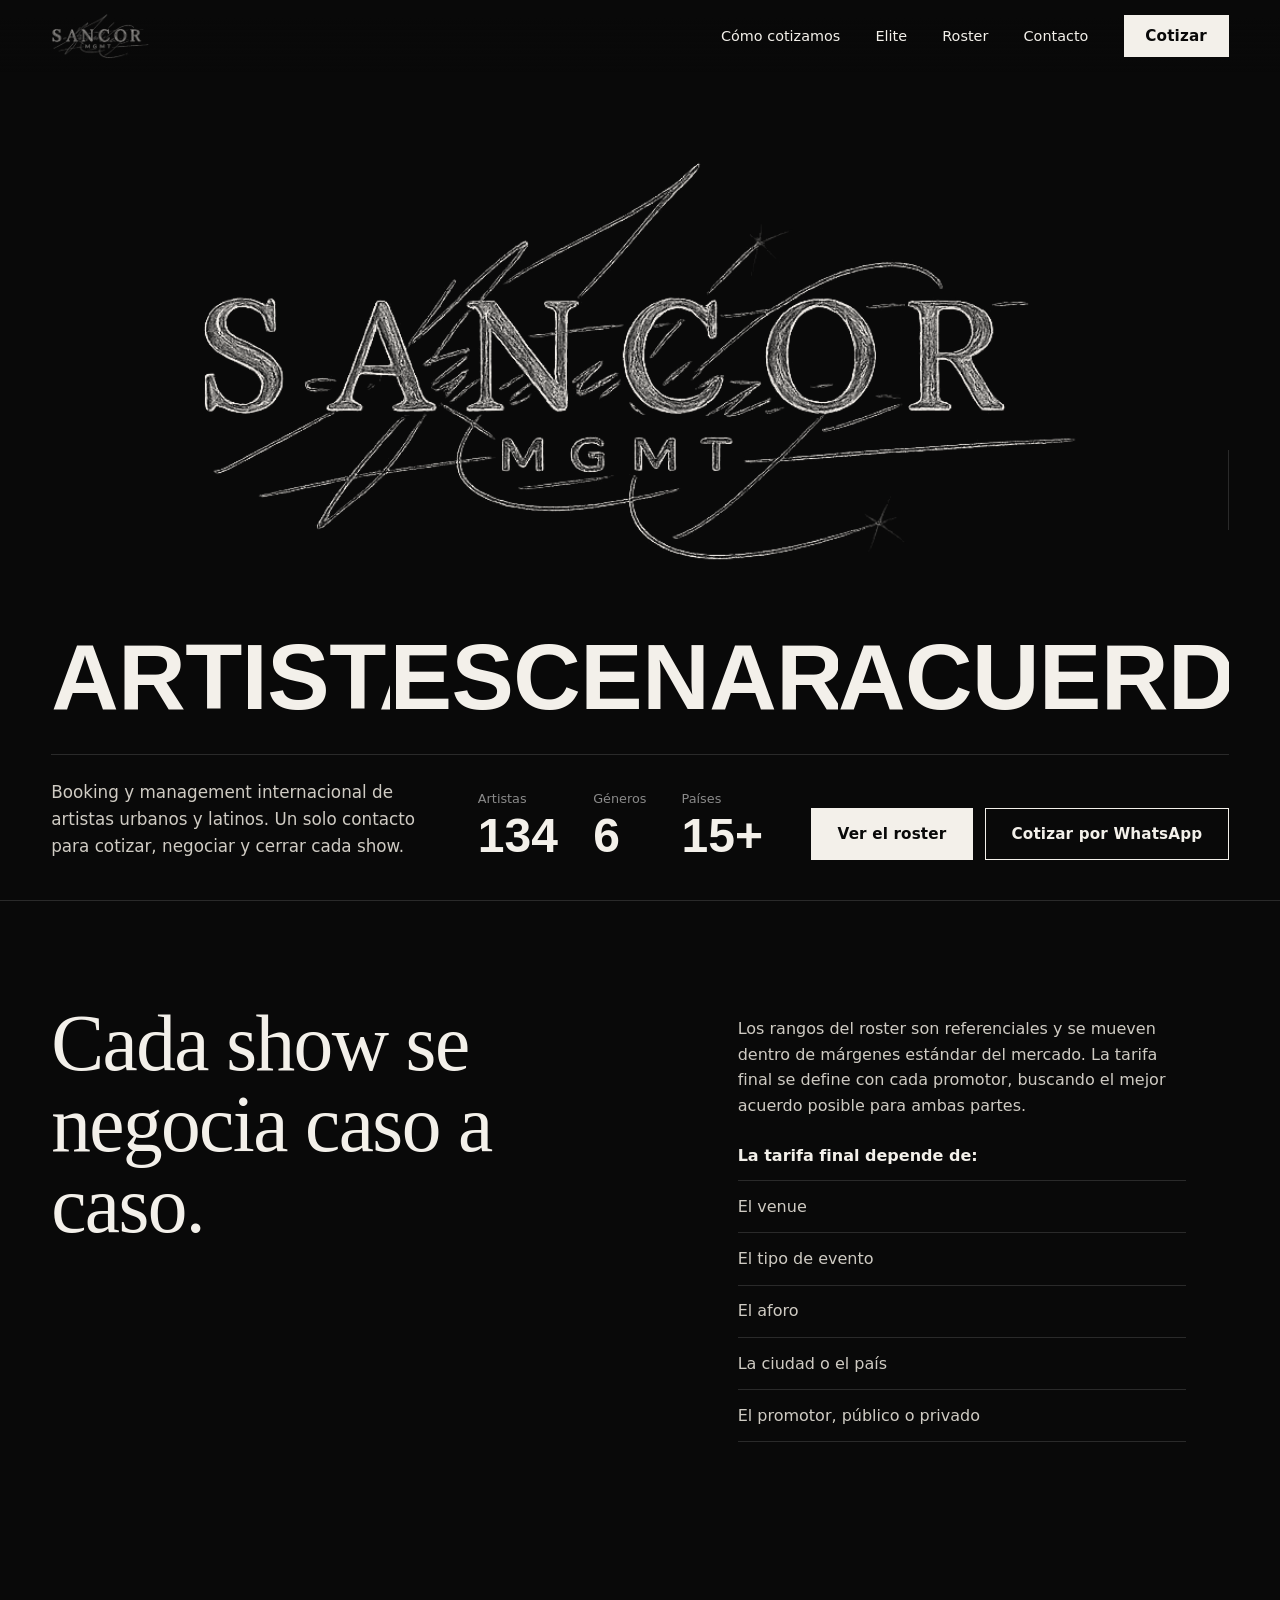
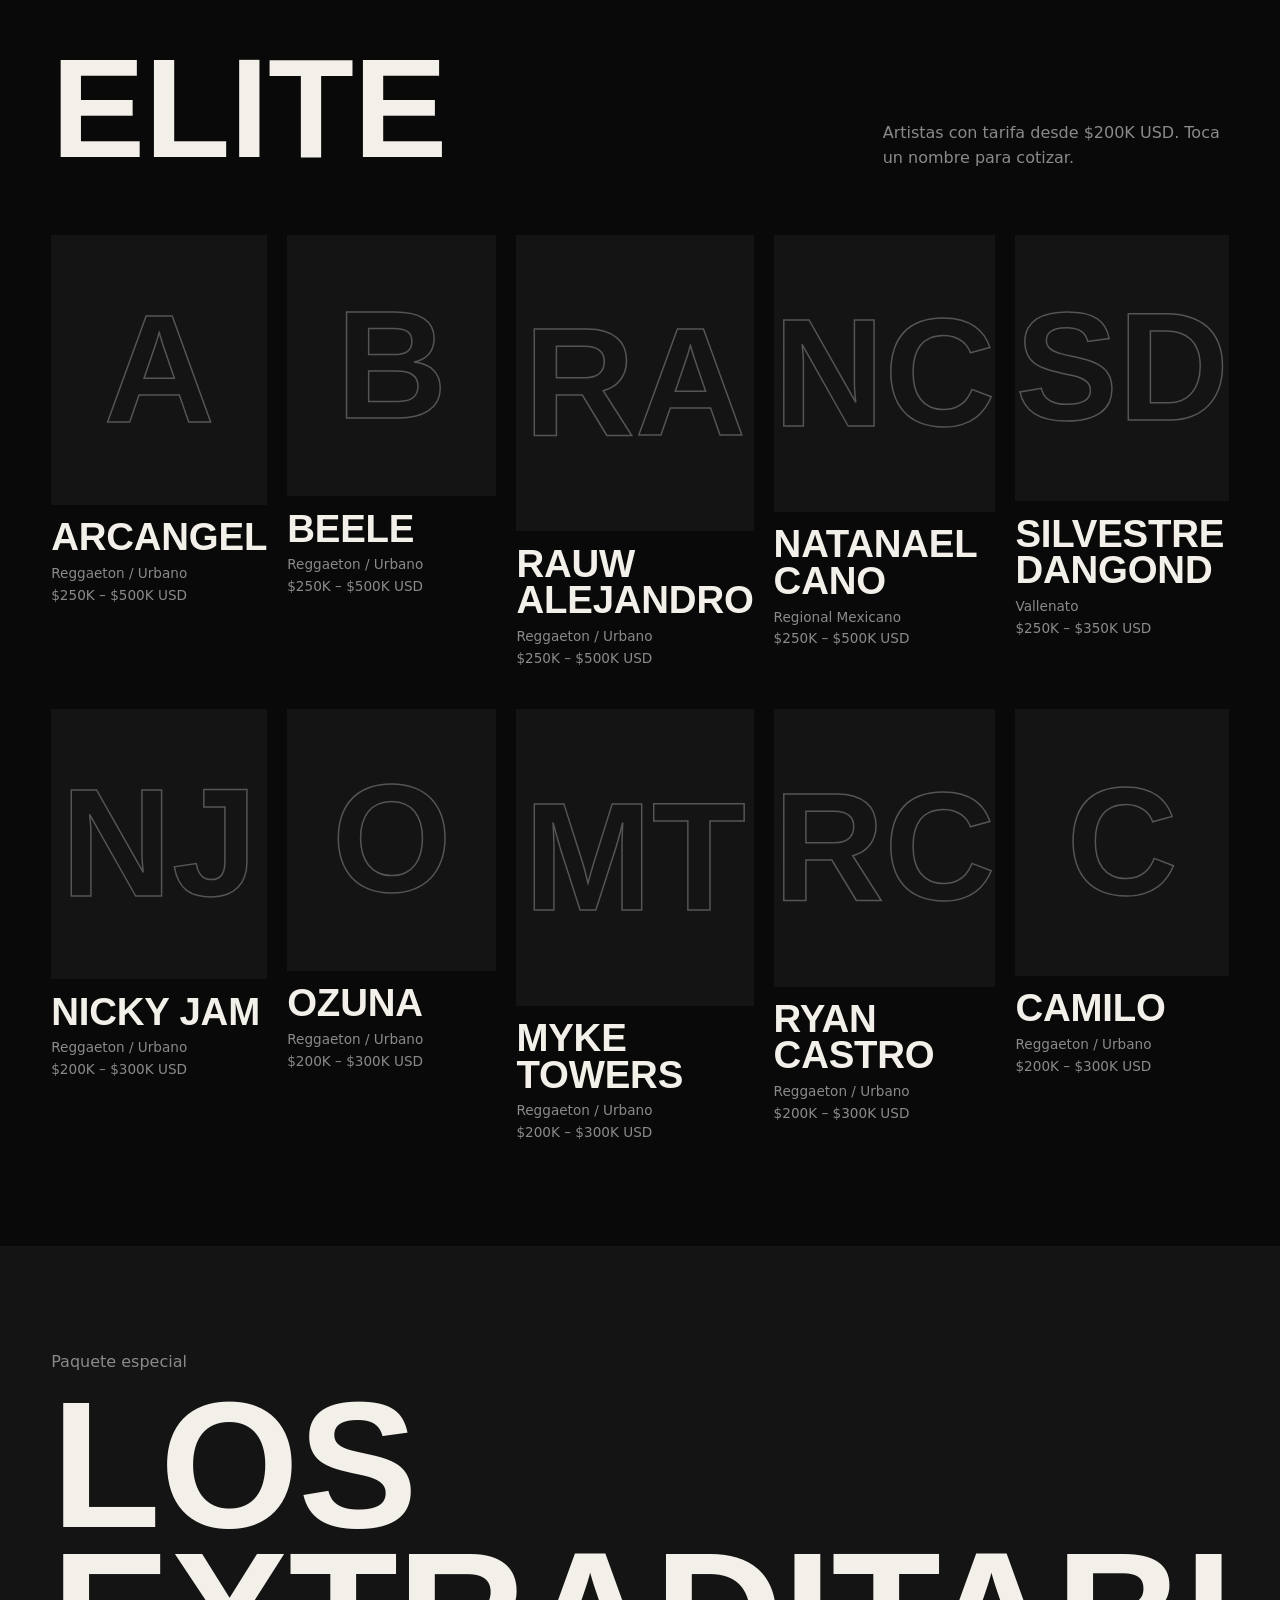
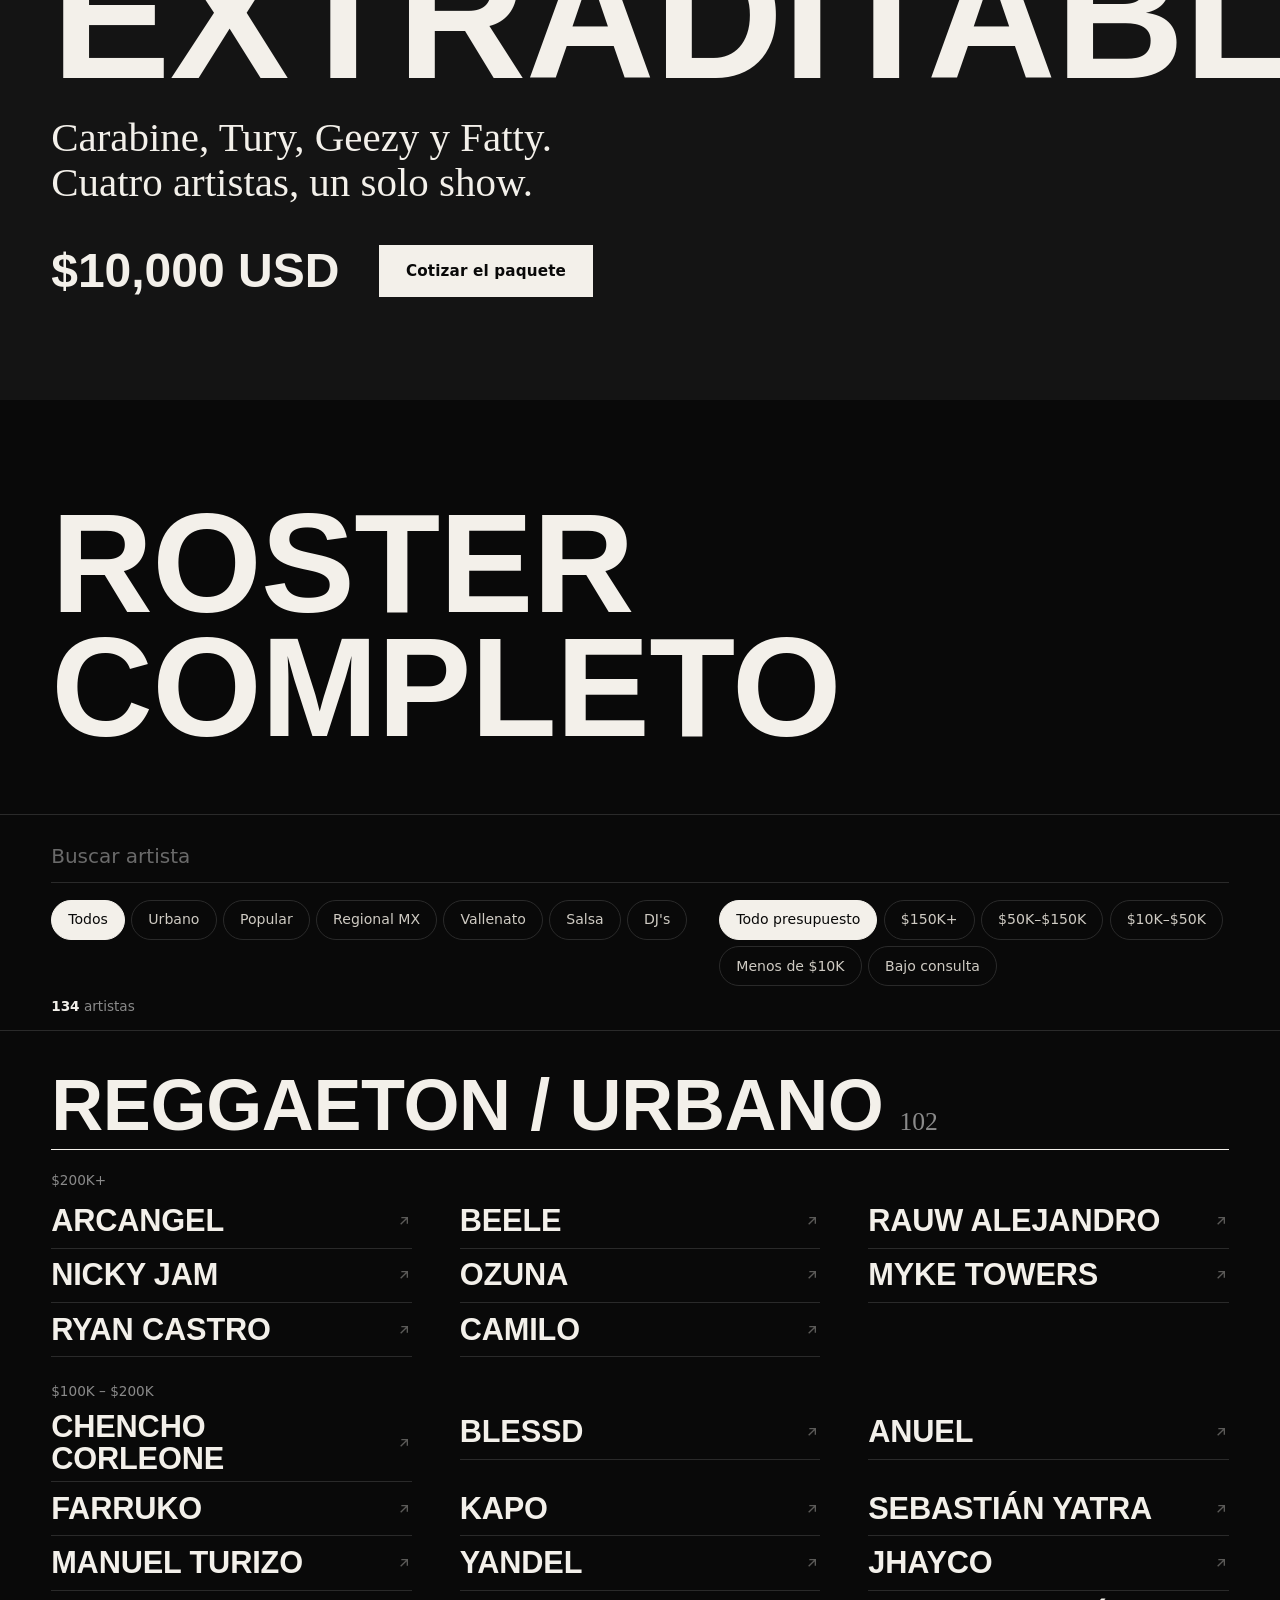
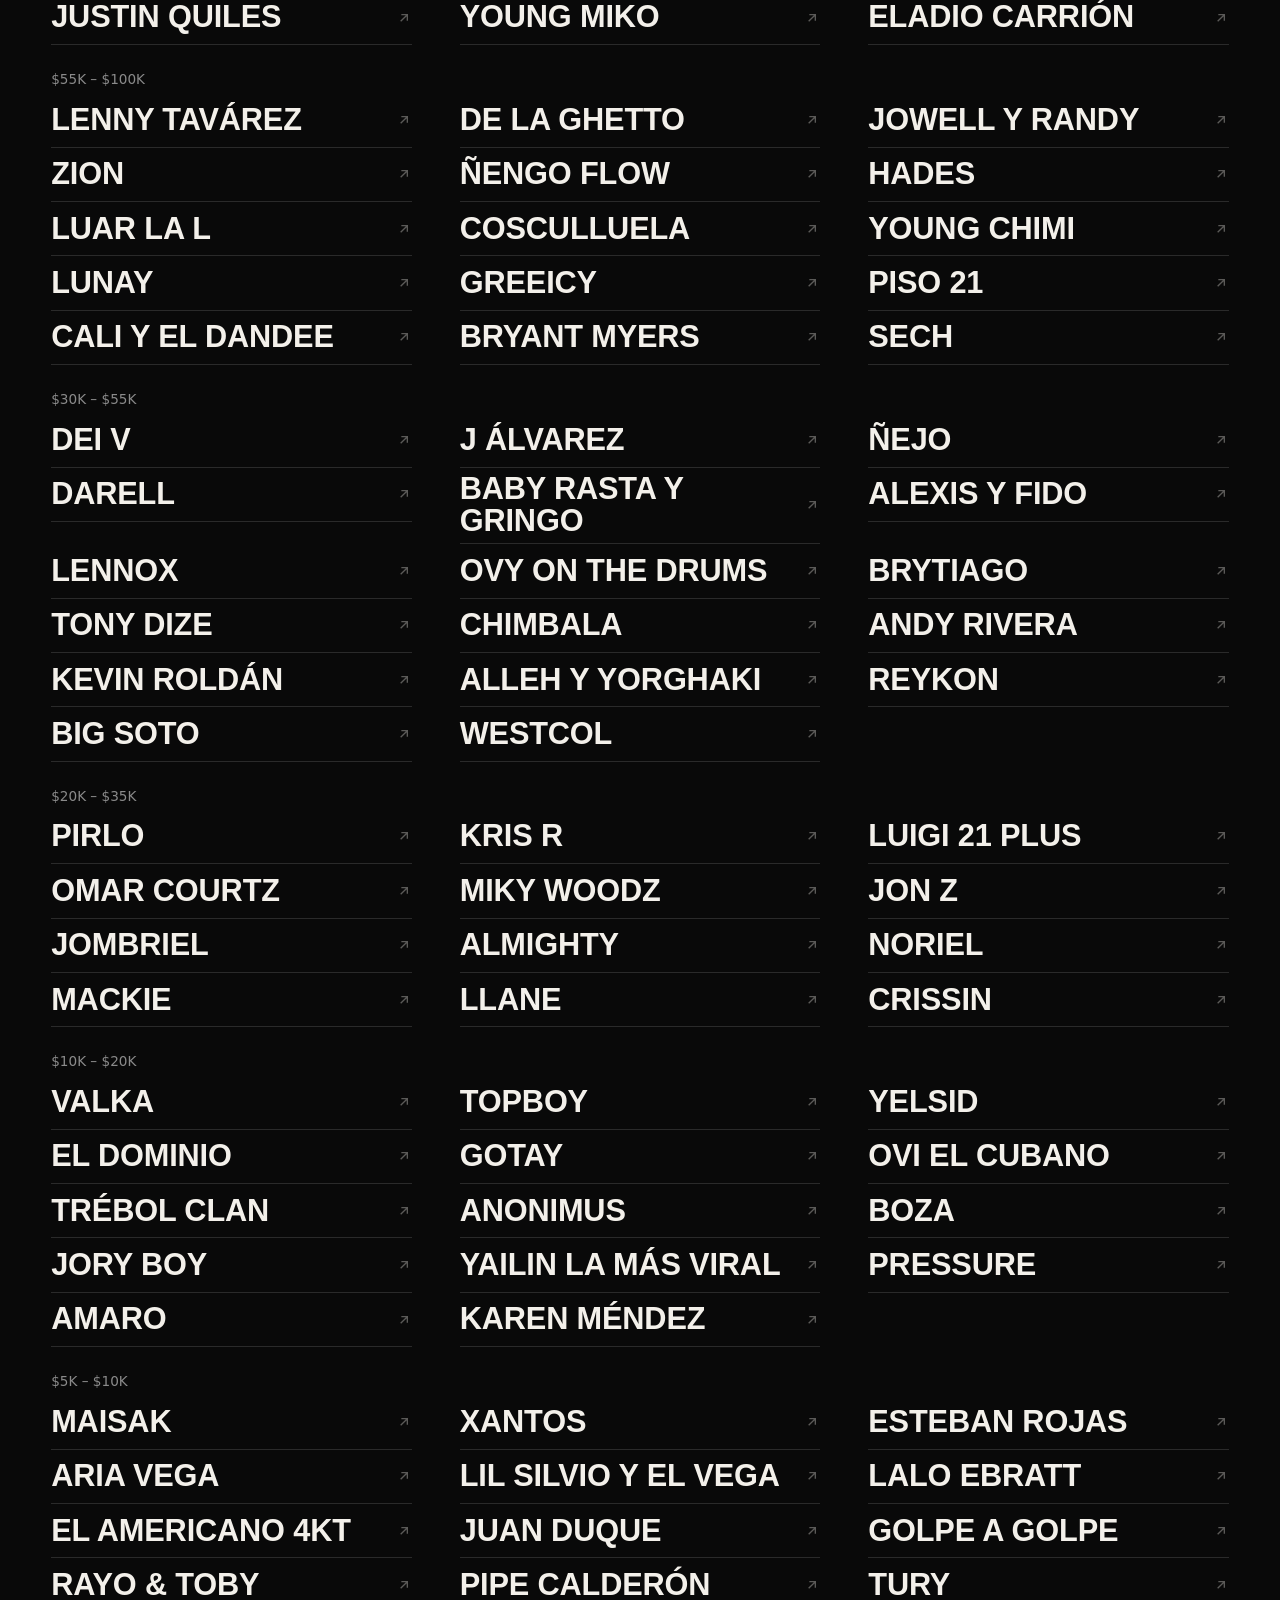
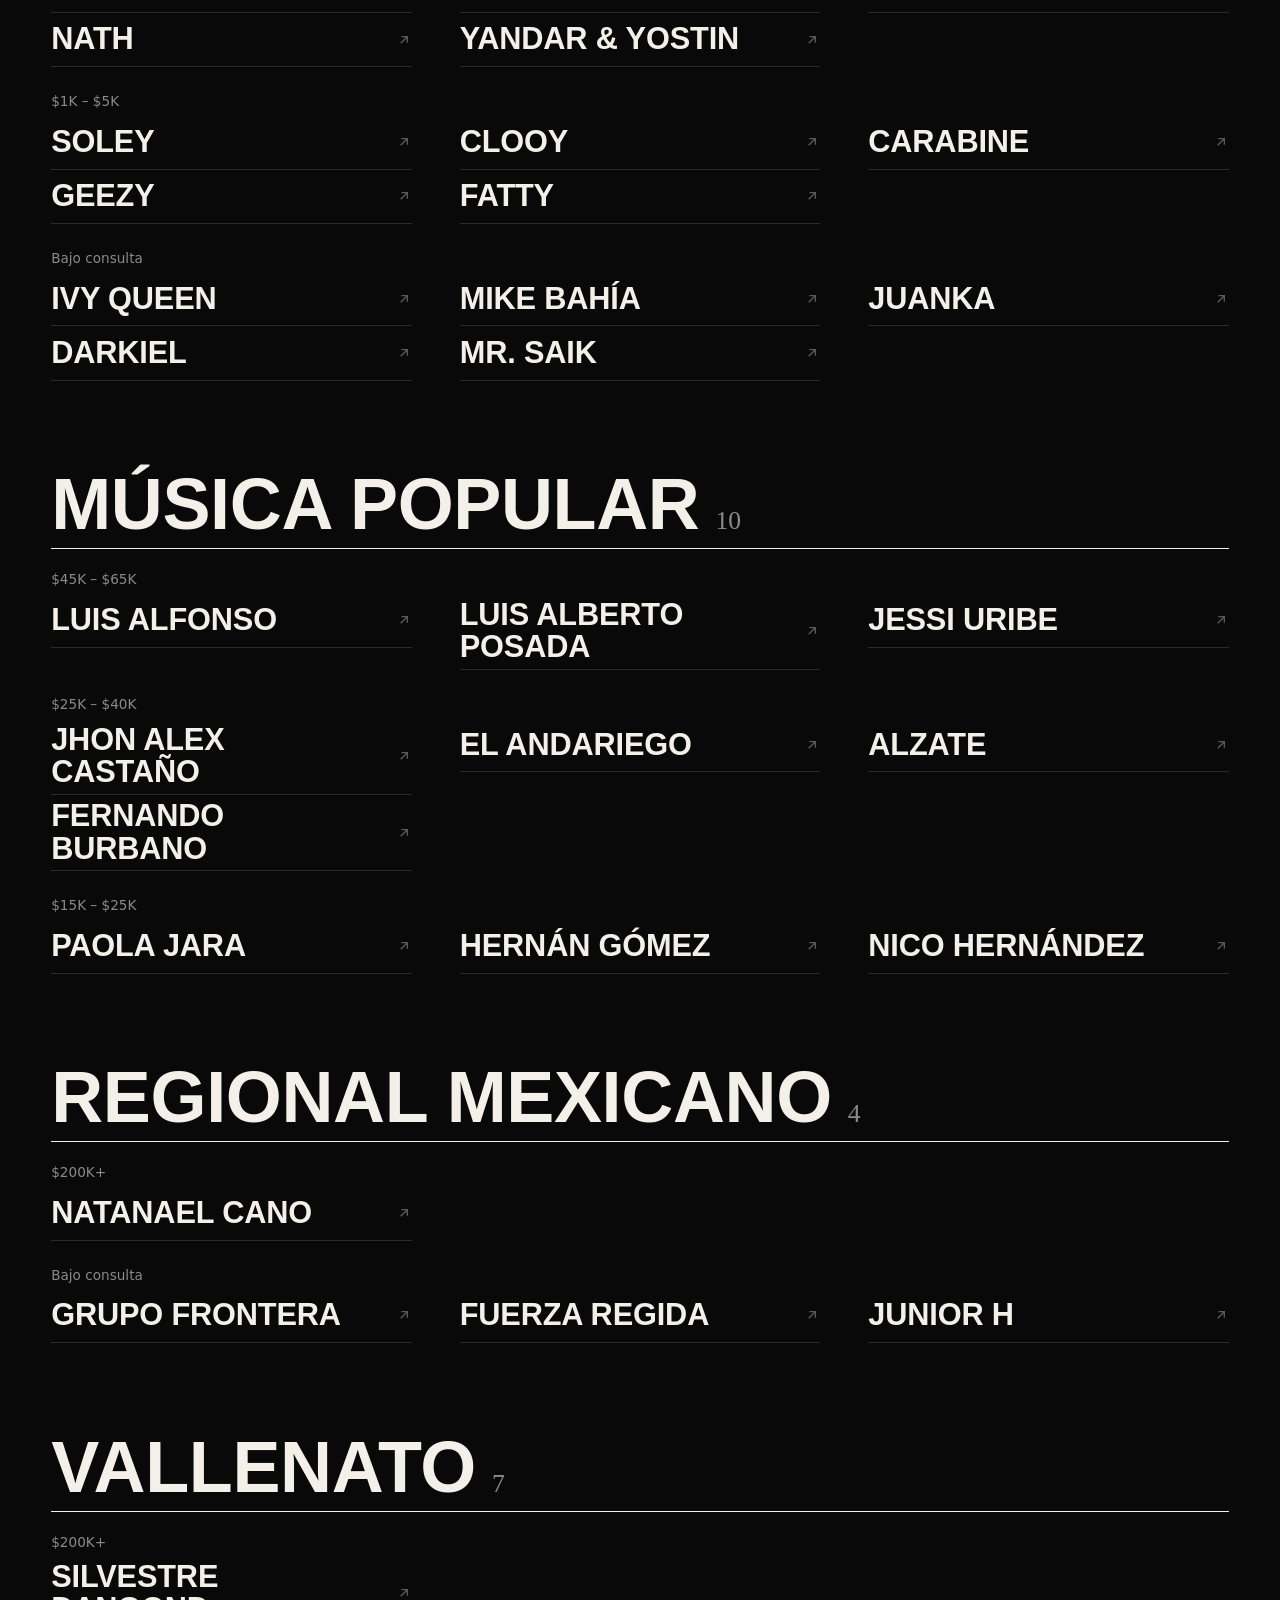
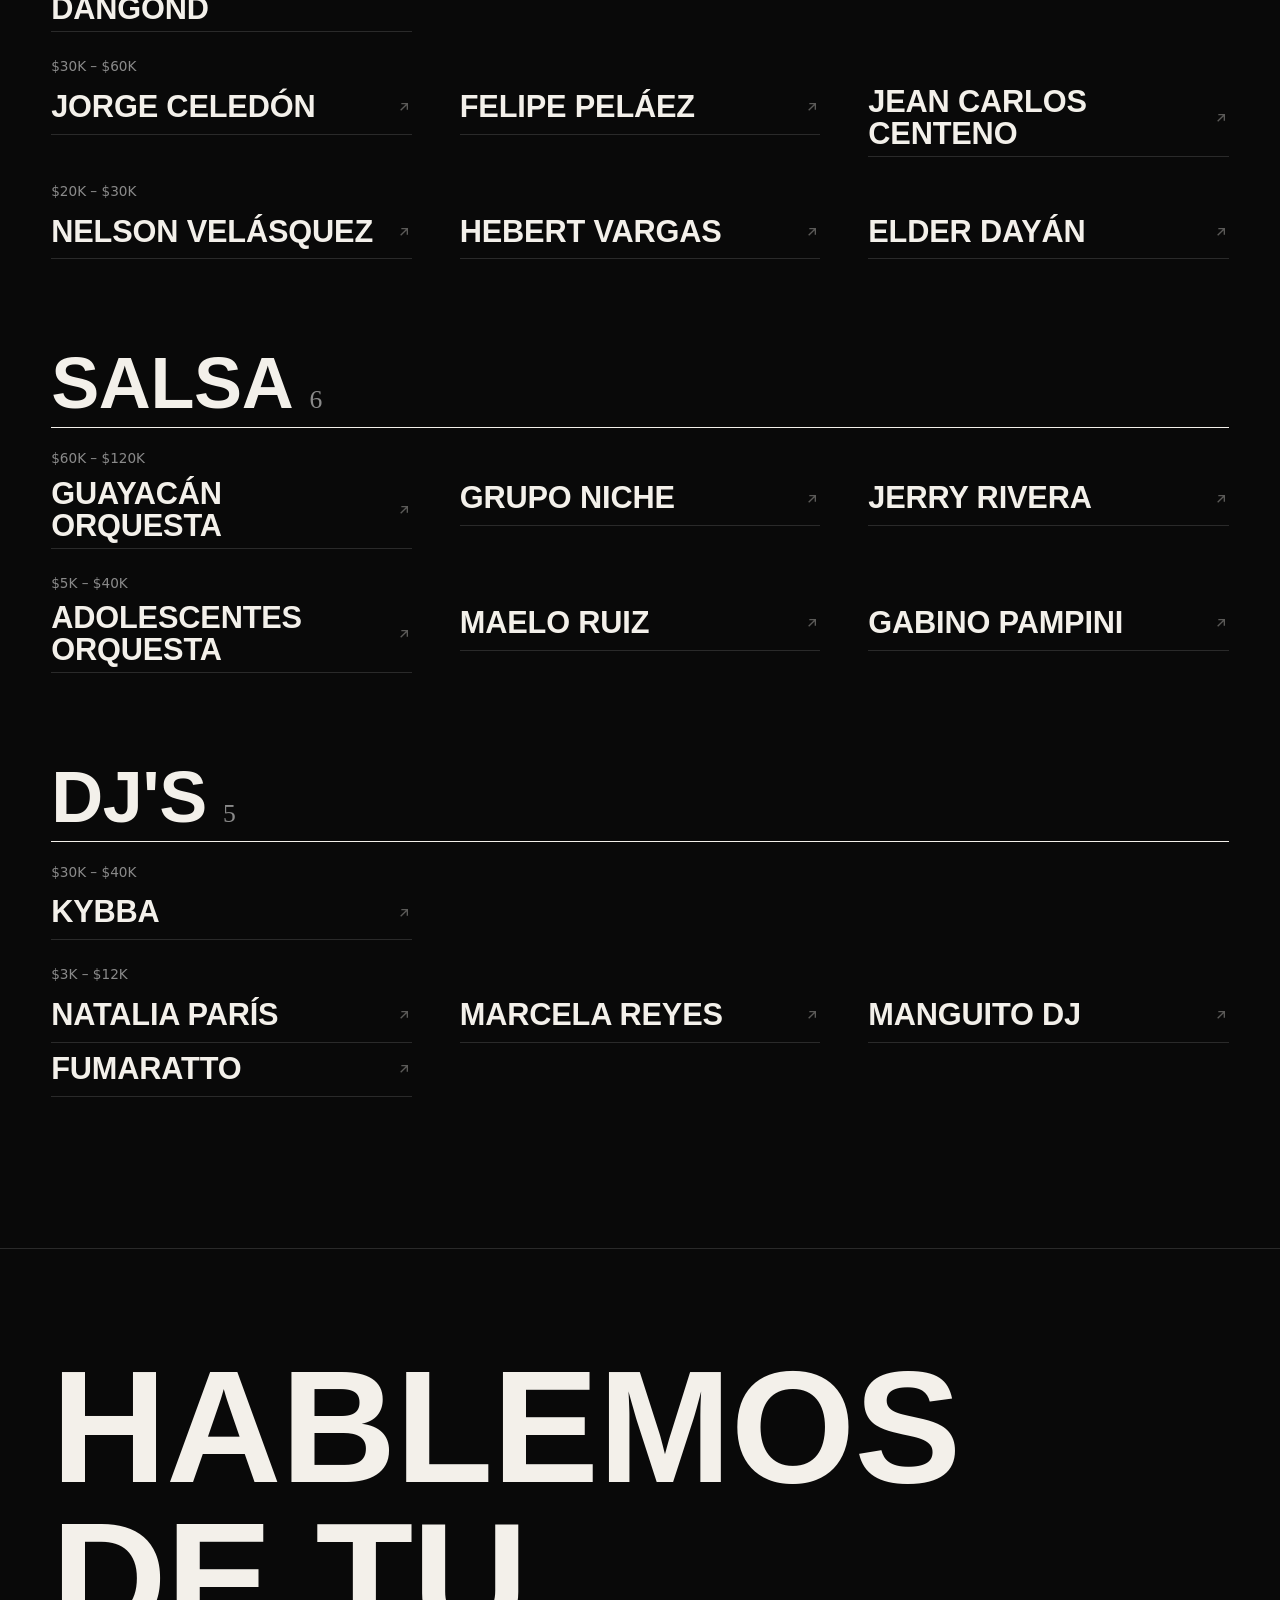
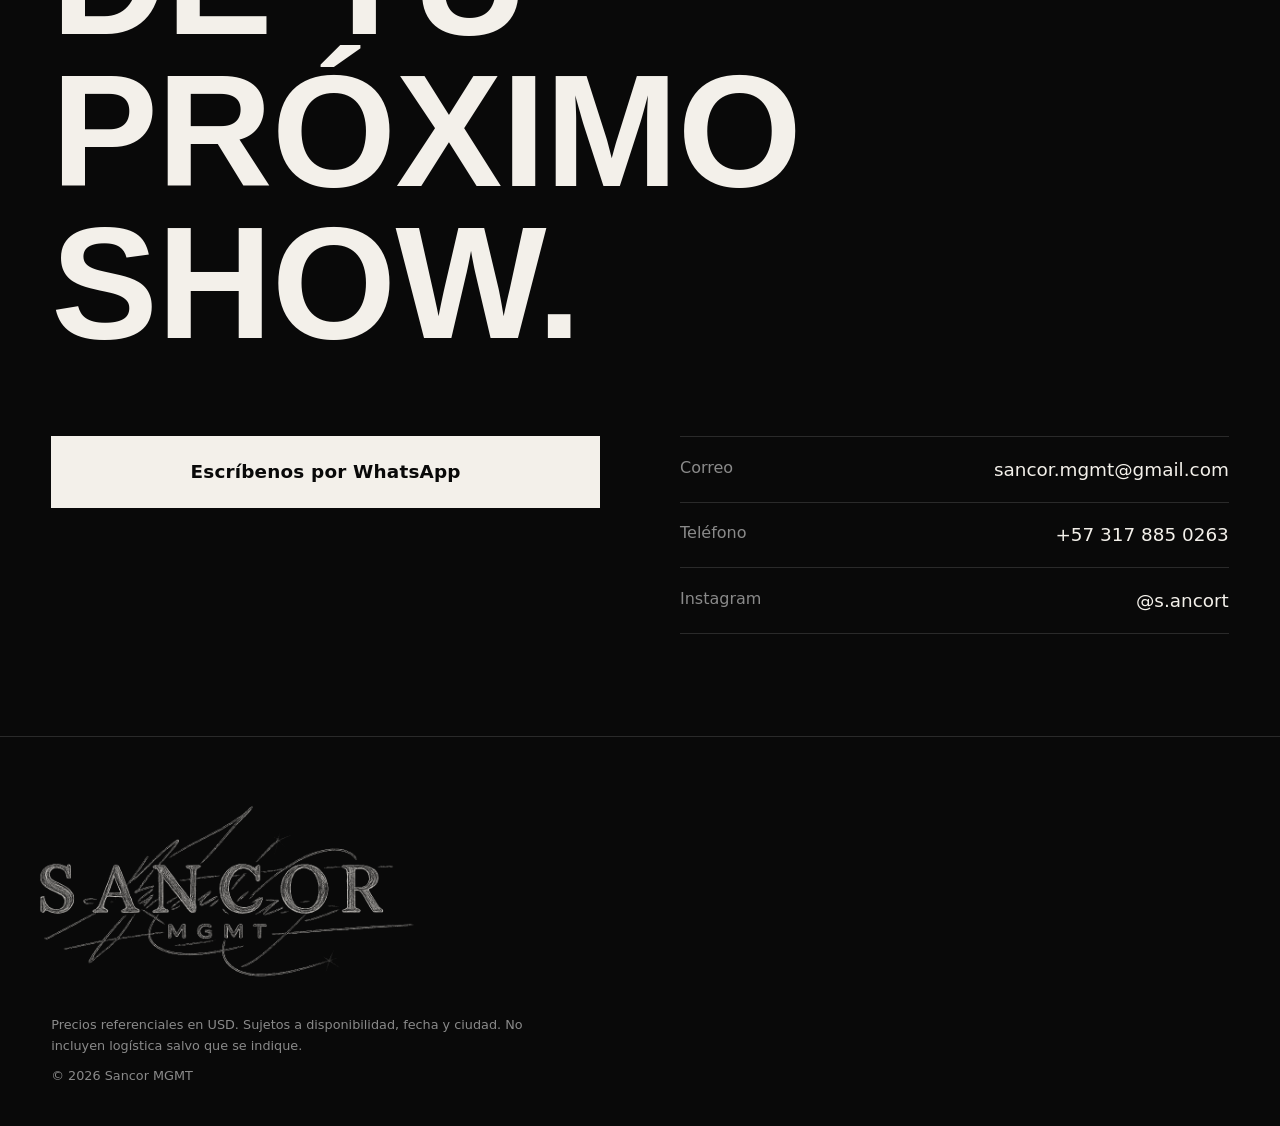
==== index.html @ 08ec70b5 "Rediseño urban luxury: hero tipográfico con logo plata, Elite, roster filtrable pre-renderizado Siti" ====
<!DOCTYPE html>
<html lang="es">
<head>
<meta charset="UTF-8">
<meta name="viewport" content="width=device-width, initial-scale=1, viewport-fit=cover">
<!-- Decisión del dueño: el sitio se mantiene fuera de buscadores (lista de tarifas). Quitar la línea siguiente para indexarlo. -->
<meta name="robots" content="noindex, nofollow">
<meta name="theme-color" content="#090909">
<title>SANCOR MGMT — Booking y management de artistas</title>
<meta name="description" content="Booking y management internacional. 134 artistas urbanos y latinos en 6 géneros. Cada show se negocia caso a caso.">
<link rel="canonical" href="https://sancormgmt-blip.github.io/sancor-roster/">
<meta property="og:type" content="website">
<meta property="og:title" content="SANCOR MGMT — Booking y management de artistas">
<meta property="og:description" content="134 artistas urbanos y latinos. Cotiza tu próximo show con SANCOR.">
<meta property="og:url" content="https://sancormgmt-blip.github.io/sancor-roster/">
<meta property="og:image" content="https://sancormgmt-blip.github.io/sancor-roster/og.jpg">
<meta property="og:image:width" content="1200">
<meta property="og:image:height" content="630">
<meta property="og:locale" content="es_CO">
<meta name="twitter:card" content="summary_large_image">
<link rel="icon" href="favicon.svg" type="image/svg+xml">
<link rel="preload" href="fonts/big-shoulders-display-latin-wght-normal.woff2" as="font" type="font/woff2" crossorigin>
<link rel="preload" href="img/logo-light.webp" as="image" fetchpriority="high">
<link rel="stylesheet" href="css/styles.css">
<script>document.documentElement.classList.add('js');</script>
<script src="js/main.js" defer></script>
</head>
<body>
<a class="skip" href="#roster">Saltar al roster</a>
<div class="progress" aria-hidden="true"></div>

<header class="site-header" id="top">
  <a class="brand" href="#top" aria-label="SANCOR MGMT, inicio"><img src="img/logo-light.webp" alt="SANCOR MGMT" width="832" height="390"></a>
  <nav class="nav" id="nav" aria-label="Principal">
    <a href="#cotizar">Cómo cotizamos</a>
    <a href="#elite">Elite</a>
    <a href="#roster">Roster</a>
    <a href="#contacto">Contacto</a>
    <a class="btn btn-solid nav-cta" href="https://wa.me/573178850263?text=Hola%2C%20quiero%20informaci%C3%B3n%20sobre%20el%20roster%20de%20artistas" target="_blank" rel="noopener noreferrer">Cotizar</a>
  </nav>
  <button class="menu-btn" id="menuBtn" aria-expanded="false" aria-controls="nav"><span class="menu-label">Menú</span><span class="menu-icon" aria-hidden="true"></span></button>
</header>

<main>
<section class="hero" aria-labelledby="hero-title">
  <img class="hero-logo" src="img/logo-light.webp" alt="" width="832" height="390" fetchpriority="high">
  <h1 id="hero-title" class="hero-title">
    <span class="mask"><span>Artistas.</span></span>
    <span class="mask"><span>Escenarios.</span></span>
    <span class="mask"><span>Acuerdos.</span></span>
  </h1>
  <div class="hero-foot">
    <p class="hero-lede">Booking y management internacional de artistas urbanos y latinos. Un solo contacto para cotizar, negociar y cerrar cada show.</p>
    <dl class="hero-stats">
      <div><dt>Artistas</dt><dd>134</dd></div>
      <div><dt>Géneros</dt><dd>6</dd></div>
      <div><dt>Países</dt><dd>15+</dd></div>
    </dl>
    <div class="hero-cta">
      <a class="btn btn-solid" href="#roster">Ver el roster</a>
      <a class="btn btn-line" href="https://wa.me/573178850263?text=Hola%2C%20quiero%20informaci%C3%B3n%20sobre%20el%20roster%20de%20artistas" target="_blank" rel="noopener noreferrer">Cotizar por WhatsApp</a>
    </div>
  </div>
  <a class="scroll-cue" href="#cotizar" aria-label="Bajar al contenido"><span></span></a>
</section>

<section class="how" id="cotizar" aria-labelledby="how-title">
  <h2 id="how-title" class="serif-statement" data-reveal>Cada show se negocia caso a caso.</h2>
  <div class="how-body" data-reveal>
    <p>Los rangos del roster son referenciales y se mueven dentro de márgenes estándar del mercado. La tarifa final se define con cada promotor, buscando el mejor acuerdo posible para ambas partes.</p>
    <p class="how-lead">La tarifa final depende de:</p>
    <ul class="factors">
      <li>El venue</li>
      <li>El tipo de evento</li>
      <li>El aforo</li>
      <li>La ciudad o el país</li>
      <li>El promotor, público o privado</li>
    </ul>
  </div>
</section>

<section class="elite" id="elite" aria-labelledby="elite-title">
  <header class="section-head">
    <h2 id="elite-title" class="display" data-reveal>Elite</h2>
    <p class="section-note" data-reveal>Artistas con tarifa desde $200K USD. Toca un nombre para cotizar.</p>
  </header>
  <ul class="poster-grid">

      <li><a class="poster" href="https://wa.me/573178850263?text=Hola%2C%20quiero%20cotizar%20a%20Arcangel" target="_blank" rel="noopener noreferrer" data-reveal style="--i:0">
        <span class="poster-media" aria-hidden="true"><span class="poster-mono">A</span></span>
        <span class="poster-name">Arcangel</span>
        <span class="poster-meta"><span>Reggaeton / Urbano</span><span>$250K – $500K USD</span></span>
      </a></li>
      <li><a class="poster" href="https://wa.me/573178850263?text=Hola%2C%20quiero%20cotizar%20a%20Beele" target="_blank" rel="noopener noreferrer" data-reveal style="--i:1">
        <span class="poster-media" aria-hidden="true"><span class="poster-mono">B</span></span>
        <span class="poster-name">Beele</span>
        <span class="poster-meta"><span>Reggaeton / Urbano</span><span>$250K – $500K USD</span></span>
      </a></li>
      <li><a class="poster" href="https://wa.me/573178850263?text=Hola%2C%20quiero%20cotizar%20a%20Rauw%20Alejandro" target="_blank" rel="noopener noreferrer" data-reveal style="--i:2">
        <span class="poster-media" aria-hidden="true"><span class="poster-mono">RA</span></span>
        <span class="poster-name">Rauw Alejandro</span>
        <span class="poster-meta"><span>Reggaeton / Urbano</span><span>$250K – $500K USD</span></span>
      </a></li>
      <li><a class="poster" href="https://wa.me/573178850263?text=Hola%2C%20quiero%20cotizar%20a%20Natanael%20Cano" target="_blank" rel="noopener noreferrer" data-reveal style="--i:0">
        <span class="poster-media" aria-hidden="true"><span class="poster-mono">NC</span></span>
        <span class="poster-name">Natanael Cano</span>
        <span class="poster-meta"><span>Regional Mexicano</span><span>$250K – $500K USD</span></span>
      </a></li>
      <li><a class="poster" href="https://wa.me/573178850263?text=Hola%2C%20quiero%20cotizar%20a%20Silvestre%20Dangond" target="_blank" rel="noopener noreferrer" data-reveal style="--i:1">
        <span class="poster-media" aria-hidden="true"><span class="poster-mono">SD</span></span>
        <span class="poster-name">Silvestre Dangond</span>
        <span class="poster-meta"><span>Vallenato</span><span>$250K – $350K USD</span></span>
      </a></li>
      <li><a class="poster" href="https://wa.me/573178850263?text=Hola%2C%20quiero%20cotizar%20a%20Nicky%20Jam" target="_blank" rel="noopener noreferrer" data-reveal style="--i:2">
        <span class="poster-media" aria-hidden="true"><span class="poster-mono">NJ</span></span>
        <span class="poster-name">Nicky Jam</span>
        <span class="poster-meta"><span>Reggaeton / Urbano</span><span>$200K – $300K USD</span></span>
      </a></li>
      <li><a class="poster" href="https://wa.me/573178850263?text=Hola%2C%20quiero%20cotizar%20a%20Ozuna" target="_blank" rel="noopener noreferrer" data-reveal style="--i:0">
        <span class="poster-media" aria-hidden="true"><span class="poster-mono">O</span></span>
        <span class="poster-name">Ozuna</span>
        <span class="poster-meta"><span>Reggaeton / Urbano</span><span>$200K – $300K USD</span></span>
      </a></li>
      <li><a class="poster" href="https://wa.me/573178850263?text=Hola%2C%20quiero%20cotizar%20a%20Myke%20Towers" target="_blank" rel="noopener noreferrer" data-reveal style="--i:1">
        <span class="poster-media" aria-hidden="true"><span class="poster-mono">MT</span></span>
        <span class="poster-name">Myke Towers</span>
        <span class="poster-meta"><span>Reggaeton / Urbano</span><span>$200K – $300K USD</span></span>
      </a></li>
      <li><a class="poster" href="https://wa.me/573178850263?text=Hola%2C%20quiero%20cotizar%20a%20Ryan%20Castro" target="_blank" rel="noopener noreferrer" data-reveal style="--i:2">
        <span class="poster-media" aria-hidden="true"><span class="poster-mono">RC</span></span>
        <span class="poster-name">Ryan Castro</span>
        <span class="poster-meta"><span>Reggaeton / Urbano</span><span>$200K – $300K USD</span></span>
      </a></li>
      <li><a class="poster" href="https://wa.me/573178850263?text=Hola%2C%20quiero%20cotizar%20a%20Camilo" target="_blank" rel="noopener noreferrer" data-reveal style="--i:0">
        <span class="poster-media" aria-hidden="true"><span class="poster-mono">C</span></span>
        <span class="poster-name">Camilo</span>
        <span class="poster-meta"><span>Reggaeton / Urbano</span><span>$200K – $300K USD</span></span>
      </a></li>
  </ul>
</section>

<section class="pack" id="paquete" aria-labelledby="pack-title">
  <p class="pack-kicker" data-reveal>Paquete especial</p>
  <h2 id="pack-title" class="display pack-title" data-reveal>Los Extraditables</h2>
  <p class="pack-lineup" data-reveal>Carabine, Tury, Geezy y Fatty. Cuatro artistas, un solo show.</p>
  <div class="pack-cta" data-reveal>
    <span class="pack-price">$10,000 USD</span>
    <a class="btn btn-solid" href="https://wa.me/573178850263?text=Hola%2C%20quiero%20cotizar%20el%20paquete%20Los%20Extraditables" target="_blank" rel="noopener noreferrer">Cotizar el paquete</a>
  </div>
</section>

<section class="roster" id="roster" aria-labelledby="roster-title">
  <header class="section-head">
    <h2 id="roster-title" class="display" data-reveal>Roster completo</h2>
  </header>

  <div class="toolbar" id="toolbar" role="search">
    <label class="search"><span class="sr-only">Buscar artista</span>
      <input type="search" id="search" placeholder="Buscar artista" autocomplete="off" spellcheck="false">
    </label>
    <div class="filters">
      <div class="pill-group" id="genrePills" role="group" aria-label="Filtrar por género">
        <button class="pill" data-g="all" aria-pressed="true">Todos</button>
        <button class="pill" data-g="urbano" aria-pressed="false">Urbano</button>
        <button class="pill" data-g="popular" aria-pressed="false">Popular</button>
        <button class="pill" data-g="regional" aria-pressed="false">Regional MX</button>
        <button class="pill" data-g="vallenato" aria-pressed="false">Vallenato</button>
        <button class="pill" data-g="salsa" aria-pressed="false">Salsa</button>
        <button class="pill" data-g="djs" aria-pressed="false">DJ's</button>
      </div>
      <div class="pill-group" id="budgetPills" role="group" aria-label="Filtrar por presupuesto">
        <button class="pill" data-b="all" aria-pressed="true">Todo presupuesto</button>
        <button class="pill" data-b="high" aria-pressed="false">$150K+</button>
        <button class="pill" data-b="mid" aria-pressed="false">$50K–$150K</button>
        <button class="pill" data-b="low" aria-pressed="false">$10K–$50K</button>
        <button class="pill" data-b="entry" aria-pressed="false">Menos de $10K</button>
        <button class="pill" data-b="consulta" aria-pressed="false">Bajo consulta</button>
      </div>
    </div>
    <div class="toolbar-foot">
      <p class="count" id="count" aria-live="polite"><b>134</b> artistas</p>
      <button class="reset" id="reset" hidden>Limpiar filtros</button>
    </div>
  </div>

  <div class="index" id="index">

    <section class="genre" data-genre="urbano" aria-labelledby="g-urbano">
      <header class="genre-head"><h3 id="g-urbano">Reggaeton / Urbano</h3><span class="genre-count">102</span></header>
      <div class="tier"><h4 class="tier-name">$200K+</h4><ul class="artist-list">
        <li data-genre="urbano" data-band="high" data-name="arcangel"><a class="artist" href="https://wa.me/573178850263?text=Hola%2C%20quiero%20cotizar%20a%20Arcangel" target="_blank" rel="noopener noreferrer"><span class="artist-name">Arcangel</span><svg class="artist-arrow" width="16" height="16" viewBox="0 0 24 24" fill="none" stroke="currentColor" stroke-width="2" aria-hidden="true"><path d="M7 17 17 7M8 7h9v9"/></svg><span class="sr-only"> — cotizar por WhatsApp</span></a></li>
        <li data-genre="urbano" data-band="high" data-name="beele"><a class="artist" href="https://wa.me/573178850263?text=Hola%2C%20quiero%20cotizar%20a%20Beele" target="_blank" rel="noopener noreferrer"><span class="artist-name">Beele</span><svg class="artist-arrow" width="16" height="16" viewBox="0 0 24 24" fill="none" stroke="currentColor" stroke-width="2" aria-hidden="true"><path d="M7 17 17 7M8 7h9v9"/></svg><span class="sr-only"> — cotizar por WhatsApp</span></a></li>
        <li data-genre="urbano" data-band="high" data-name="rauw alejandro"><a class="artist" href="https://wa.me/573178850263?text=Hola%2C%20quiero%20cotizar%20a%20Rauw%20Alejandro" target="_blank" rel="noopener noreferrer"><span class="artist-name">Rauw Alejandro</span><svg class="artist-arrow" width="16" height="16" viewBox="0 0 24 24" fill="none" stroke="currentColor" stroke-width="2" aria-hidden="true"><path d="M7 17 17 7M8 7h9v9"/></svg><span class="sr-only"> — cotizar por WhatsApp</span></a></li>
        <li data-genre="urbano" data-band="high" data-name="nicky jam"><a class="artist" href="https://wa.me/573178850263?text=Hola%2C%20quiero%20cotizar%20a%20Nicky%20Jam" target="_blank" rel="noopener noreferrer"><span class="artist-name">Nicky Jam</span><svg class="artist-arrow" width="16" height="16" viewBox="0 0 24 24" fill="none" stroke="currentColor" stroke-width="2" aria-hidden="true"><path d="M7 17 17 7M8 7h9v9"/></svg><span class="sr-only"> — cotizar por WhatsApp</span></a></li>
        <li data-genre="urbano" data-band="high" data-name="ozuna"><a class="artist" href="https://wa.me/573178850263?text=Hola%2C%20quiero%20cotizar%20a%20Ozuna" target="_blank" rel="noopener noreferrer"><span class="artist-name">Ozuna</span><svg class="artist-arrow" width="16" height="16" viewBox="0 0 24 24" fill="none" stroke="currentColor" stroke-width="2" aria-hidden="true"><path d="M7 17 17 7M8 7h9v9"/></svg><span class="sr-only"> — cotizar por WhatsApp</span></a></li>
        <li data-genre="urbano" data-band="high" data-name="myke towers"><a class="artist" href="https://wa.me/573178850263?text=Hola%2C%20quiero%20cotizar%20a%20Myke%20Towers" target="_blank" rel="noopener noreferrer"><span class="artist-name">Myke Towers</span><svg class="artist-arrow" width="16" height="16" viewBox="0 0 24 24" fill="none" stroke="currentColor" stroke-width="2" aria-hidden="true"><path d="M7 17 17 7M8 7h9v9"/></svg><span class="sr-only"> — cotizar por WhatsApp</span></a></li>
        <li data-genre="urbano" data-band="high" data-name="ryan castro"><a class="artist" href="https://wa.me/573178850263?text=Hola%2C%20quiero%20cotizar%20a%20Ryan%20Castro" target="_blank" rel="noopener noreferrer"><span class="artist-name">Ryan Castro</span><svg class="artist-arrow" width="16" height="16" viewBox="0 0 24 24" fill="none" stroke="currentColor" stroke-width="2" aria-hidden="true"><path d="M7 17 17 7M8 7h9v9"/></svg><span class="sr-only"> — cotizar por WhatsApp</span></a></li>
        <li data-genre="urbano" data-band="high" data-name="camilo"><a class="artist" href="https://wa.me/573178850263?text=Hola%2C%20quiero%20cotizar%20a%20Camilo" target="_blank" rel="noopener noreferrer"><span class="artist-name">Camilo</span><svg class="artist-arrow" width="16" height="16" viewBox="0 0 24 24" fill="none" stroke="currentColor" stroke-width="2" aria-hidden="true"><path d="M7 17 17 7M8 7h9v9"/></svg><span class="sr-only"> — cotizar por WhatsApp</span></a></li>
      </ul></div>
      <div class="tier"><h4 class="tier-name">$100K – $200K</h4><ul class="artist-list">
        <li data-genre="urbano" data-band="high" data-name="chencho corleone"><a class="artist" href="https://wa.me/573178850263?text=Hola%2C%20quiero%20cotizar%20a%20Chencho%20Corleone" target="_blank" rel="noopener noreferrer"><span class="artist-name">Chencho Corleone</span><svg class="artist-arrow" width="16" height="16" viewBox="0 0 24 24" fill="none" stroke="currentColor" stroke-width="2" aria-hidden="true"><path d="M7 17 17 7M8 7h9v9"/></svg><span class="sr-only"> — cotizar por WhatsApp</span></a></li>
        <li data-genre="urbano" data-band="high" data-name="blessd"><a class="artist" href="https://wa.me/573178850263?text=Hola%2C%20quiero%20cotizar%20a%20Blessd" target="_blank" rel="noopener noreferrer"><span class="artist-name">Blessd</span><svg class="artist-arrow" width="16" height="16" viewBox="0 0 24 24" fill="none" stroke="currentColor" stroke-width="2" aria-hidden="true"><path d="M7 17 17 7M8 7h9v9"/></svg><span class="sr-only"> — cotizar por WhatsApp</span></a></li>
        <li data-genre="urbano" data-band="high" data-name="anuel"><a class="artist" href="https://wa.me/573178850263?text=Hola%2C%20quiero%20cotizar%20a%20Anuel" target="_blank" rel="noopener noreferrer"><span class="artist-name">Anuel</span><svg class="artist-arrow" width="16" height="16" viewBox="0 0 24 24" fill="none" stroke="currentColor" stroke-width="2" aria-hidden="true"><path d="M7 17 17 7M8 7h9v9"/></svg><span class="sr-only"> — cotizar por WhatsApp</span></a></li>
        <li data-genre="urbano" data-band="high" data-name="farruko"><a class="artist" href="https://wa.me/573178850263?text=Hola%2C%20quiero%20cotizar%20a%20Farruko" target="_blank" rel="noopener noreferrer"><span class="artist-name">Farruko</span><svg class="artist-arrow" width="16" height="16" viewBox="0 0 24 24" fill="none" stroke="currentColor" stroke-width="2" aria-hidden="true"><path d="M7 17 17 7M8 7h9v9"/></svg><span class="sr-only"> — cotizar por WhatsApp</span></a></li>
        <li data-genre="urbano" data-band="high" data-name="kapo"><a class="artist" href="https://wa.me/573178850263?text=Hola%2C%20quiero%20cotizar%20a%20Kapo" target="_blank" rel="noopener noreferrer"><span class="artist-name">Kapo</span><svg class="artist-arrow" width="16" height="16" viewBox="0 0 24 24" fill="none" stroke="currentColor" stroke-width="2" aria-hidden="true"><path d="M7 17 17 7M8 7h9v9"/></svg><span class="sr-only"> — cotizar por WhatsApp</span></a></li>
        <li data-genre="urbano" data-band="high" data-name="sebastian yatra"><a class="artist" href="https://wa.me/573178850263?text=Hola%2C%20quiero%20cotizar%20a%20Sebasti%C3%A1n%20Yatra" target="_blank" rel="noopener noreferrer"><span class="artist-name">Sebastián Yatra</span><svg class="artist-arrow" width="16" height="16" viewBox="0 0 24 24" fill="none" stroke="currentColor" stroke-width="2" aria-hidden="true"><path d="M7 17 17 7M8 7h9v9"/></svg><span class="sr-only"> — cotizar por WhatsApp</span></a></li>
        <li data-genre="urbano" data-band="high" data-name="manuel turizo"><a class="artist" href="https://wa.me/573178850263?text=Hola%2C%20quiero%20cotizar%20a%20Manuel%20Turizo" target="_blank" rel="noopener noreferrer"><span class="artist-name">Manuel Turizo</span><svg class="artist-arrow" width="16" height="16" viewBox="0 0 24 24" fill="none" stroke="currentColor" stroke-width="2" aria-hidden="true"><path d="M7 17 17 7M8 7h9v9"/></svg><span class="sr-only"> — cotizar por WhatsApp</span></a></li>
        <li data-genre="urbano" data-band="high" data-name="yandel"><a class="artist" href="https://wa.me/573178850263?text=Hola%2C%20quiero%20cotizar%20a%20Yandel" target="_blank" rel="noopener noreferrer"><span class="artist-name">Yandel</span><svg class="artist-arrow" width="16" height="16" viewBox="0 0 24 24" fill="none" stroke="currentColor" stroke-width="2" aria-hidden="true"><path d="M7 17 17 7M8 7h9v9"/></svg><span class="sr-only"> — cotizar por WhatsApp</span></a></li>
        <li data-genre="urbano" data-band="high" data-name="jhayco"><a class="artist" href="https://wa.me/573178850263?text=Hola%2C%20quiero%20cotizar%20a%20Jhayco" target="_blank" rel="noopener noreferrer"><span class="artist-name">Jhayco</span><svg class="artist-arrow" width="16" height="16" viewBox="0 0 24 24" fill="none" stroke="currentColor" stroke-width="2" aria-hidden="true"><path d="M7 17 17 7M8 7h9v9"/></svg><span class="sr-only"> — cotizar por WhatsApp</span></a></li>
        <li data-genre="urbano" data-band="mid" data-name="justin quiles"><a class="artist" href="https://wa.me/573178850263?text=Hola%2C%20quiero%20cotizar%20a%20Justin%20Quiles" target="_blank" rel="noopener noreferrer"><span class="artist-name">Justin Quiles</span><svg class="artist-arrow" width="16" height="16" viewBox="0 0 24 24" fill="none" stroke="currentColor" stroke-width="2" aria-hidden="true"><path d="M7 17 17 7M8 7h9v9"/></svg><span class="sr-only"> — cotizar por WhatsApp</span></a></li>
        <li data-genre="urbano" data-band="mid" data-name="young miko"><a class="artist" href="https://wa.me/573178850263?text=Hola%2C%20quiero%20cotizar%20a%20Young%20Miko" target="_blank" rel="noopener noreferrer"><span class="artist-name">Young Miko</span><svg class="artist-arrow" width="16" height="16" viewBox="0 0 24 24" fill="none" stroke="currentColor" stroke-width="2" aria-hidden="true"><path d="M7 17 17 7M8 7h9v9"/></svg><span class="sr-only"> — cotizar por WhatsApp</span></a></li>
        <li data-genre="urbano" data-band="mid" data-name="eladio carrion"><a class="artist" href="https://wa.me/573178850263?text=Hola%2C%20quiero%20cotizar%20a%20Eladio%20Carri%C3%B3n" target="_blank" rel="noopener noreferrer"><span class="artist-name">Eladio Carrión</span><svg class="artist-arrow" width="16" height="16" viewBox="0 0 24 24" fill="none" stroke="currentColor" stroke-width="2" aria-hidden="true"><path d="M7 17 17 7M8 7h9v9"/></svg><span class="sr-only"> — cotizar por WhatsApp</span></a></li>
      </ul></div>
      <div class="tier"><h4 class="tier-name">$55K – $100K</h4><ul class="artist-list">
        <li data-genre="urbano" data-band="mid" data-name="lenny tavarez"><a class="artist" href="https://wa.me/573178850263?text=Hola%2C%20quiero%20cotizar%20a%20Lenny%20Tav%C3%A1rez" target="_blank" rel="noopener noreferrer"><span class="artist-name">Lenny Tavárez</span><svg class="artist-arrow" width="16" height="16" viewBox="0 0 24 24" fill="none" stroke="currentColor" stroke-width="2" aria-hidden="true"><path d="M7 17 17 7M8 7h9v9"/></svg><span class="sr-only"> — cotizar por WhatsApp</span></a></li>
        <li data-genre="urbano" data-band="mid" data-name="de la ghetto"><a class="artist" href="https://wa.me/573178850263?text=Hola%2C%20quiero%20cotizar%20a%20De%20La%20Ghetto" target="_blank" rel="noopener noreferrer"><span class="artist-name">De La Ghetto</span><svg class="artist-arrow" width="16" height="16" viewBox="0 0 24 24" fill="none" stroke="currentColor" stroke-width="2" aria-hidden="true"><path d="M7 17 17 7M8 7h9v9"/></svg><span class="sr-only"> — cotizar por WhatsApp</span></a></li>
        <li data-genre="urbano" data-band="mid" data-name="jowell y randy"><a class="artist" href="https://wa.me/573178850263?text=Hola%2C%20quiero%20cotizar%20a%20Jowell%20y%20Randy" target="_blank" rel="noopener noreferrer"><span class="artist-name">Jowell y Randy</span><svg class="artist-arrow" width="16" height="16" viewBox="0 0 24 24" fill="none" stroke="currentColor" stroke-width="2" aria-hidden="true"><path d="M7 17 17 7M8 7h9v9"/></svg><span class="sr-only"> — cotizar por WhatsApp</span></a></li>
        <li data-genre="urbano" data-band="mid" data-name="zion"><a class="artist" href="https://wa.me/573178850263?text=Hola%2C%20quiero%20cotizar%20a%20Zion" target="_blank" rel="noopener noreferrer"><span class="artist-name">Zion</span><svg class="artist-arrow" width="16" height="16" viewBox="0 0 24 24" fill="none" stroke="currentColor" stroke-width="2" aria-hidden="true"><path d="M7 17 17 7M8 7h9v9"/></svg><span class="sr-only"> — cotizar por WhatsApp</span></a></li>
        <li data-genre="urbano" data-band="mid" data-name="nengo flow"><a class="artist" href="https://wa.me/573178850263?text=Hola%2C%20quiero%20cotizar%20a%20%C3%91engo%20Flow" target="_blank" rel="noopener noreferrer"><span class="artist-name">Ñengo Flow</span><svg class="artist-arrow" width="16" height="16" viewBox="0 0 24 24" fill="none" stroke="currentColor" stroke-width="2" aria-hidden="true"><path d="M7 17 17 7M8 7h9v9"/></svg><span class="sr-only"> — cotizar por WhatsApp</span></a></li>
        <li data-genre="urbano" data-band="mid" data-name="hades"><a class="artist" href="https://wa.me/573178850263?text=Hola%2C%20quiero%20cotizar%20a%20Hades" target="_blank" rel="noopener noreferrer"><span class="artist-name">Hades</span><svg class="artist-arrow" width="16" height="16" viewBox="0 0 24 24" fill="none" stroke="currentColor" stroke-width="2" aria-hidden="true"><path d="M7 17 17 7M8 7h9v9"/></svg><span class="sr-only"> — cotizar por WhatsApp</span></a></li>
        <li data-genre="urbano" data-band="mid" data-name="luar la l"><a class="artist" href="https://wa.me/573178850263?text=Hola%2C%20quiero%20cotizar%20a%20Luar%20La%20L" target="_blank" rel="noopener noreferrer"><span class="artist-name">Luar La L</span><svg class="artist-arrow" width="16" height="16" viewBox="0 0 24 24" fill="none" stroke="currentColor" stroke-width="2" aria-hidden="true"><path d="M7 17 17 7M8 7h9v9"/></svg><span class="sr-only"> — cotizar por WhatsApp</span></a></li>
        <li data-genre="urbano" data-band="mid" data-name="cosculluela"><a class="artist" href="https://wa.me/573178850263?text=Hola%2C%20quiero%20cotizar%20a%20Cosculluela" target="_blank" rel="noopener noreferrer"><span class="artist-name">Cosculluela</span><svg class="artist-arrow" width="16" height="16" viewBox="0 0 24 24" fill="none" stroke="currentColor" stroke-width="2" aria-hidden="true"><path d="M7 17 17 7M8 7h9v9"/></svg><span class="sr-only"> — cotizar por WhatsApp</span></a></li>
        <li data-genre="urbano" data-band="mid" data-name="young chimi"><a class="artist" href="https://wa.me/573178850263?text=Hola%2C%20quiero%20cotizar%20a%20Young%20Chimi" target="_blank" rel="noopener noreferrer"><span class="artist-name">Young Chimi</span><svg class="artist-arrow" width="16" height="16" viewBox="0 0 24 24" fill="none" stroke="currentColor" stroke-width="2" aria-hidden="true"><path d="M7 17 17 7M8 7h9v9"/></svg><span class="sr-only"> — cotizar por WhatsApp</span></a></li>
        <li data-genre="urbano" data-band="mid" data-name="lunay"><a class="artist" href="https://wa.me/573178850263?text=Hola%2C%20quiero%20cotizar%20a%20Lunay" target="_blank" rel="noopener noreferrer"><span class="artist-name">Lunay</span><svg class="artist-arrow" width="16" height="16" viewBox="0 0 24 24" fill="none" stroke="currentColor" stroke-width="2" aria-hidden="true"><path d="M7 17 17 7M8 7h9v9"/></svg><span class="sr-only"> — cotizar por WhatsApp</span></a></li>
        <li data-genre="urbano" data-band="mid" data-name="greeicy"><a class="artist" href="https://wa.me/573178850263?text=Hola%2C%20quiero%20cotizar%20a%20Greeicy" target="_blank" rel="noopener noreferrer"><span class="artist-name">Greeicy</span><svg class="artist-arrow" width="16" height="16" viewBox="0 0 24 24" fill="none" stroke="currentColor" stroke-width="2" aria-hidden="true"><path d="M7 17 17 7M8 7h9v9"/></svg><span class="sr-only"> — cotizar por WhatsApp</span></a></li>
        <li data-genre="urbano" data-band="mid" data-name="piso 21"><a class="artist" href="https://wa.me/573178850263?text=Hola%2C%20quiero%20cotizar%20a%20Piso%2021" target="_blank" rel="noopener noreferrer"><span class="artist-name">Piso 21</span><svg class="artist-arrow" width="16" height="16" viewBox="0 0 24 24" fill="none" stroke="currentColor" stroke-width="2" aria-hidden="true"><path d="M7 17 17 7M8 7h9v9"/></svg><span class="sr-only"> — cotizar por WhatsApp</span></a></li>
        <li data-genre="urbano" data-band="mid" data-name="cali y el dandee"><a class="artist" href="https://wa.me/573178850263?text=Hola%2C%20quiero%20cotizar%20a%20Cali%20y%20El%20Dandee" target="_blank" rel="noopener noreferrer"><span class="artist-name">Cali y El Dandee</span><svg class="artist-arrow" width="16" height="16" viewBox="0 0 24 24" fill="none" stroke="currentColor" stroke-width="2" aria-hidden="true"><path d="M7 17 17 7M8 7h9v9"/></svg><span class="sr-only"> — cotizar por WhatsApp</span></a></li>
        <li data-genre="urbano" data-band="mid" data-name="bryant myers"><a class="artist" href="https://wa.me/573178850263?text=Hola%2C%20quiero%20cotizar%20a%20Bryant%20Myers" target="_blank" rel="noopener noreferrer"><span class="artist-name">Bryant Myers</span><svg class="artist-arrow" width="16" height="16" viewBox="0 0 24 24" fill="none" stroke="currentColor" stroke-width="2" aria-hidden="true"><path d="M7 17 17 7M8 7h9v9"/></svg><span class="sr-only"> — cotizar por WhatsApp</span></a></li>
        <li data-genre="urbano" data-band="mid" data-name="sech"><a class="artist" href="https://wa.me/573178850263?text=Hola%2C%20quiero%20cotizar%20a%20Sech" target="_blank" rel="noopener noreferrer"><span class="artist-name">Sech</span><svg class="artist-arrow" width="16" height="16" viewBox="0 0 24 24" fill="none" stroke="currentColor" stroke-width="2" aria-hidden="true"><path d="M7 17 17 7M8 7h9v9"/></svg><span class="sr-only"> — cotizar por WhatsApp</span></a></li>
      </ul></div>
      <div class="tier"><h4 class="tier-name">$30K – $55K</h4><ul class="artist-list">
        <li data-genre="urbano" data-band="low" data-name="dei v"><a class="artist" href="https://wa.me/573178850263?text=Hola%2C%20quiero%20cotizar%20a%20Dei%20V" target="_blank" rel="noopener noreferrer"><span class="artist-name">Dei V</span><svg class="artist-arrow" width="16" height="16" viewBox="0 0 24 24" fill="none" stroke="currentColor" stroke-width="2" aria-hidden="true"><path d="M7 17 17 7M8 7h9v9"/></svg><span class="sr-only"> — cotizar por WhatsApp</span></a></li>
        <li data-genre="urbano" data-band="low" data-name="j alvarez"><a class="artist" href="https://wa.me/573178850263?text=Hola%2C%20quiero%20cotizar%20a%20J%20%C3%81lvarez" target="_blank" rel="noopener noreferrer"><span class="artist-name">J Álvarez</span><svg class="artist-arrow" width="16" height="16" viewBox="0 0 24 24" fill="none" stroke="currentColor" stroke-width="2" aria-hidden="true"><path d="M7 17 17 7M8 7h9v9"/></svg><span class="sr-only"> — cotizar por WhatsApp</span></a></li>
        <li data-genre="urbano" data-band="low" data-name="nejo"><a class="artist" href="https://wa.me/573178850263?text=Hola%2C%20quiero%20cotizar%20a%20%C3%91ejo" target="_blank" rel="noopener noreferrer"><span class="artist-name">Ñejo</span><svg class="artist-arrow" width="16" height="16" viewBox="0 0 24 24" fill="none" stroke="currentColor" stroke-width="2" aria-hidden="true"><path d="M7 17 17 7M8 7h9v9"/></svg><span class="sr-only"> — cotizar por WhatsApp</span></a></li>
        <li data-genre="urbano" data-band="low" data-name="darell"><a class="artist" href="https://wa.me/573178850263?text=Hola%2C%20quiero%20cotizar%20a%20Darell" target="_blank" rel="noopener noreferrer"><span class="artist-name">Darell</span><svg class="artist-arrow" width="16" height="16" viewBox="0 0 24 24" fill="none" stroke="currentColor" stroke-width="2" aria-hidden="true"><path d="M7 17 17 7M8 7h9v9"/></svg><span class="sr-only"> — cotizar por WhatsApp</span></a></li>
        <li data-genre="urbano" data-band="low" data-name="baby rasta y gringo"><a class="artist" href="https://wa.me/573178850263?text=Hola%2C%20quiero%20cotizar%20a%20Baby%20Rasta%20y%20Gringo" target="_blank" rel="noopener noreferrer"><span class="artist-name">Baby Rasta y Gringo</span><svg class="artist-arrow" width="16" height="16" viewBox="0 0 24 24" fill="none" stroke="currentColor" stroke-width="2" aria-hidden="true"><path d="M7 17 17 7M8 7h9v9"/></svg><span class="sr-only"> — cotizar por WhatsApp</span></a></li>
        <li data-genre="urbano" data-band="low" data-name="alexis y fido"><a class="artist" href="https://wa.me/573178850263?text=Hola%2C%20quiero%20cotizar%20a%20Alexis%20y%20Fido" target="_blank" rel="noopener noreferrer"><span class="artist-name">Alexis y Fido</span><svg class="artist-arrow" width="16" height="16" viewBox="0 0 24 24" fill="none" stroke="currentColor" stroke-width="2" aria-hidden="true"><path d="M7 17 17 7M8 7h9v9"/></svg><span class="sr-only"> — cotizar por WhatsApp</span></a></li>
        <li data-genre="urbano" data-band="low" data-name="lennox"><a class="artist" href="https://wa.me/573178850263?text=Hola%2C%20quiero%20cotizar%20a%20Lennox" target="_blank" rel="noopener noreferrer"><span class="artist-name">Lennox</span><svg class="artist-arrow" width="16" height="16" viewBox="0 0 24 24" fill="none" stroke="currentColor" stroke-width="2" aria-hidden="true"><path d="M7 17 17 7M8 7h9v9"/></svg><span class="sr-only"> — cotizar por WhatsApp</span></a></li>
        <li data-genre="urbano" data-band="low" data-name="ovy on the drums"><a class="artist" href="https://wa.me/573178850263?text=Hola%2C%20quiero%20cotizar%20a%20Ovy%20On%20The%20Drums" target="_blank" rel="noopener noreferrer"><span class="artist-name">Ovy On The Drums</span><svg class="artist-arrow" width="16" height="16" viewBox="0 0 24 24" fill="none" stroke="currentColor" stroke-width="2" aria-hidden="true"><path d="M7 17 17 7M8 7h9v9"/></svg><span class="sr-only"> — cotizar por WhatsApp</span></a></li>
        <li data-genre="urbano" data-band="low" data-name="brytiago"><a class="artist" href="https://wa.me/573178850263?text=Hola%2C%20quiero%20cotizar%20a%20Brytiago" target="_blank" rel="noopener noreferrer"><span class="artist-name">Brytiago</span><svg class="artist-arrow" width="16" height="16" viewBox="0 0 24 24" fill="none" stroke="currentColor" stroke-width="2" aria-hidden="true"><path d="M7 17 17 7M8 7h9v9"/></svg><span class="sr-only"> — cotizar por WhatsApp</span></a></li>
        <li data-genre="urbano" data-band="low" data-name="tony dize"><a class="artist" href="https://wa.me/573178850263?text=Hola%2C%20quiero%20cotizar%20a%20Tony%20Dize" target="_blank" rel="noopener noreferrer"><span class="artist-name">Tony Dize</span><svg class="artist-arrow" width="16" height="16" viewBox="0 0 24 24" fill="none" stroke="currentColor" stroke-width="2" aria-hidden="true"><path d="M7 17 17 7M8 7h9v9"/></svg><span class="sr-only"> — cotizar por WhatsApp</span></a></li>
        <li data-genre="urbano" data-band="low" data-name="chimbala"><a class="artist" href="https://wa.me/573178850263?text=Hola%2C%20quiero%20cotizar%20a%20Chimbala" target="_blank" rel="noopener noreferrer"><span class="artist-name">Chimbala</span><svg class="artist-arrow" width="16" height="16" viewBox="0 0 24 24" fill="none" stroke="currentColor" stroke-width="2" aria-hidden="true"><path d="M7 17 17 7M8 7h9v9"/></svg><span class="sr-only"> — cotizar por WhatsApp</span></a></li>
        <li data-genre="urbano" data-band="low" data-name="andy rivera"><a class="artist" href="https://wa.me/573178850263?text=Hola%2C%20quiero%20cotizar%20a%20Andy%20Rivera" target="_blank" rel="noopener noreferrer"><span class="artist-name">Andy Rivera</span><svg class="artist-arrow" width="16" height="16" viewBox="0 0 24 24" fill="none" stroke="currentColor" stroke-width="2" aria-hidden="true"><path d="M7 17 17 7M8 7h9v9"/></svg><span class="sr-only"> — cotizar por WhatsApp</span></a></li>
        <li data-genre="urbano" data-band="low" data-name="kevin roldan"><a class="artist" href="https://wa.me/573178850263?text=Hola%2C%20quiero%20cotizar%20a%20Kevin%20Rold%C3%A1n" target="_blank" rel="noopener noreferrer"><span class="artist-name">Kevin Roldán</span><svg class="artist-arrow" width="16" height="16" viewBox="0 0 24 24" fill="none" stroke="currentColor" stroke-width="2" aria-hidden="true"><path d="M7 17 17 7M8 7h9v9"/></svg><span class="sr-only"> — cotizar por WhatsApp</span></a></li>
        <li data-genre="urbano" data-band="low" data-name="alleh y yorghaki"><a class="artist" href="https://wa.me/573178850263?text=Hola%2C%20quiero%20cotizar%20a%20Alleh%20y%20Yorghaki" target="_blank" rel="noopener noreferrer"><span class="artist-name">Alleh y Yorghaki</span><svg class="artist-arrow" width="16" height="16" viewBox="0 0 24 24" fill="none" stroke="currentColor" stroke-width="2" aria-hidden="true"><path d="M7 17 17 7M8 7h9v9"/></svg><span class="sr-only"> — cotizar por WhatsApp</span></a></li>
        <li data-genre="urbano" data-band="low" data-name="reykon"><a class="artist" href="https://wa.me/573178850263?text=Hola%2C%20quiero%20cotizar%20a%20Reykon" target="_blank" rel="noopener noreferrer"><span class="artist-name">Reykon</span><svg class="artist-arrow" width="16" height="16" viewBox="0 0 24 24" fill="none" stroke="currentColor" stroke-width="2" aria-hidden="true"><path d="M7 17 17 7M8 7h9v9"/></svg><span class="sr-only"> — cotizar por WhatsApp</span></a></li>
        <li data-genre="urbano" data-band="low" data-name="big soto"><a class="artist" href="https://wa.me/573178850263?text=Hola%2C%20quiero%20cotizar%20a%20Big%20Soto" target="_blank" rel="noopener noreferrer"><span class="artist-name">Big Soto</span><svg class="artist-arrow" width="16" height="16" viewBox="0 0 24 24" fill="none" stroke="currentColor" stroke-width="2" aria-hidden="true"><path d="M7 17 17 7M8 7h9v9"/></svg><span class="sr-only"> — cotizar por WhatsApp</span></a></li>
        <li data-genre="urbano" data-band="low" data-name="westcol"><a class="artist" href="https://wa.me/573178850263?text=Hola%2C%20quiero%20cotizar%20a%20Westcol" target="_blank" rel="noopener noreferrer"><span class="artist-name">Westcol</span><svg class="artist-arrow" width="16" height="16" viewBox="0 0 24 24" fill="none" stroke="currentColor" stroke-width="2" aria-hidden="true"><path d="M7 17 17 7M8 7h9v9"/></svg><span class="sr-only"> — cotizar por WhatsApp</span></a></li>
      </ul></div>
      <div class="tier"><h4 class="tier-name">$20K – $35K</h4><ul class="artist-list">
        <li data-genre="urbano" data-band="low" data-name="pirlo"><a class="artist" href="https://wa.me/573178850263?text=Hola%2C%20quiero%20cotizar%20a%20Pirlo" target="_blank" rel="noopener noreferrer"><span class="artist-name">Pirlo</span><svg class="artist-arrow" width="16" height="16" viewBox="0 0 24 24" fill="none" stroke="currentColor" stroke-width="2" aria-hidden="true"><path d="M7 17 17 7M8 7h9v9"/></svg><span class="sr-only"> — cotizar por WhatsApp</span></a></li>
        <li data-genre="urbano" data-band="low" data-name="kris r"><a class="artist" href="https://wa.me/573178850263?text=Hola%2C%20quiero%20cotizar%20a%20Kris%20R" target="_blank" rel="noopener noreferrer"><span class="artist-name">Kris R</span><svg class="artist-arrow" width="16" height="16" viewBox="0 0 24 24" fill="none" stroke="currentColor" stroke-width="2" aria-hidden="true"><path d="M7 17 17 7M8 7h9v9"/></svg><span class="sr-only"> — cotizar por WhatsApp</span></a></li>
        <li data-genre="urbano" data-band="low" data-name="luigi 21 plus"><a class="artist" href="https://wa.me/573178850263?text=Hola%2C%20quiero%20cotizar%20a%20Luigi%2021%20Plus" target="_blank" rel="noopener noreferrer"><span class="artist-name">Luigi 21 Plus</span><svg class="artist-arrow" width="16" height="16" viewBox="0 0 24 24" fill="none" stroke="currentColor" stroke-width="2" aria-hidden="true"><path d="M7 17 17 7M8 7h9v9"/></svg><span class="sr-only"> — cotizar por WhatsApp</span></a></li>
        <li data-genre="urbano" data-band="low" data-name="omar courtz"><a class="artist" href="https://wa.me/573178850263?text=Hola%2C%20quiero%20cotizar%20a%20Omar%20Courtz" target="_blank" rel="noopener noreferrer"><span class="artist-name">Omar Courtz</span><svg class="artist-arrow" width="16" height="16" viewBox="0 0 24 24" fill="none" stroke="currentColor" stroke-width="2" aria-hidden="true"><path d="M7 17 17 7M8 7h9v9"/></svg><span class="sr-only"> — cotizar por WhatsApp</span></a></li>
        <li data-genre="urbano" data-band="low" data-name="miky woodz"><a class="artist" href="https://wa.me/573178850263?text=Hola%2C%20quiero%20cotizar%20a%20Miky%20Woodz" target="_blank" rel="noopener noreferrer"><span class="artist-name">Miky Woodz</span><svg class="artist-arrow" width="16" height="16" viewBox="0 0 24 24" fill="none" stroke="currentColor" stroke-width="2" aria-hidden="true"><path d="M7 17 17 7M8 7h9v9"/></svg><span class="sr-only"> — cotizar por WhatsApp</span></a></li>
        <li data-genre="urbano" data-band="low" data-name="jon z"><a class="artist" href="https://wa.me/573178850263?text=Hola%2C%20quiero%20cotizar%20a%20Jon%20Z" target="_blank" rel="noopener noreferrer"><span class="artist-name">Jon Z</span><svg class="artist-arrow" width="16" height="16" viewBox="0 0 24 24" fill="none" stroke="currentColor" stroke-width="2" aria-hidden="true"><path d="M7 17 17 7M8 7h9v9"/></svg><span class="sr-only"> — cotizar por WhatsApp</span></a></li>
        <li data-genre="urbano" data-band="low" data-name="jombriel"><a class="artist" href="https://wa.me/573178850263?text=Hola%2C%20quiero%20cotizar%20a%20Jombriel" target="_blank" rel="noopener noreferrer"><span class="artist-name">Jombriel</span><svg class="artist-arrow" width="16" height="16" viewBox="0 0 24 24" fill="none" stroke="currentColor" stroke-width="2" aria-hidden="true"><path d="M7 17 17 7M8 7h9v9"/></svg><span class="sr-only"> — cotizar por WhatsApp</span></a></li>
        <li data-genre="urbano" data-band="low" data-name="almighty"><a class="artist" href="https://wa.me/573178850263?text=Hola%2C%20quiero%20cotizar%20a%20Almighty" target="_blank" rel="noopener noreferrer"><span class="artist-name">Almighty</span><svg class="artist-arrow" width="16" height="16" viewBox="0 0 24 24" fill="none" stroke="currentColor" stroke-width="2" aria-hidden="true"><path d="M7 17 17 7M8 7h9v9"/></svg><span class="sr-only"> — cotizar por WhatsApp</span></a></li>
        <li data-genre="urbano" data-band="low" data-name="noriel"><a class="artist" href="https://wa.me/573178850263?text=Hola%2C%20quiero%20cotizar%20a%20Noriel" target="_blank" rel="noopener noreferrer"><span class="artist-name">Noriel</span><svg class="artist-arrow" width="16" height="16" viewBox="0 0 24 24" fill="none" stroke="currentColor" stroke-width="2" aria-hidden="true"><path d="M7 17 17 7M8 7h9v9"/></svg><span class="sr-only"> — cotizar por WhatsApp</span></a></li>
        <li data-genre="urbano" data-band="low" data-name="mackie"><a class="artist" href="https://wa.me/573178850263?text=Hola%2C%20quiero%20cotizar%20a%20Mackie" target="_blank" rel="noopener noreferrer"><span class="artist-name">Mackie</span><svg class="artist-arrow" width="16" height="16" viewBox="0 0 24 24" fill="none" stroke="currentColor" stroke-width="2" aria-hidden="true"><path d="M7 17 17 7M8 7h9v9"/></svg><span class="sr-only"> — cotizar por WhatsApp</span></a></li>
        <li data-genre="urbano" data-band="low" data-name="llane"><a class="artist" href="https://wa.me/573178850263?text=Hola%2C%20quiero%20cotizar%20a%20Llane" target="_blank" rel="noopener noreferrer"><span class="artist-name">Llane</span><svg class="artist-arrow" width="16" height="16" viewBox="0 0 24 24" fill="none" stroke="currentColor" stroke-width="2" aria-hidden="true"><path d="M7 17 17 7M8 7h9v9"/></svg><span class="sr-only"> — cotizar por WhatsApp</span></a></li>
        <li data-genre="urbano" data-band="low" data-name="crissin"><a class="artist" href="https://wa.me/573178850263?text=Hola%2C%20quiero%20cotizar%20a%20Crissin" target="_blank" rel="noopener noreferrer"><span class="artist-name">Crissin</span><svg class="artist-arrow" width="16" height="16" viewBox="0 0 24 24" fill="none" stroke="currentColor" stroke-width="2" aria-hidden="true"><path d="M7 17 17 7M8 7h9v9"/></svg><span class="sr-only"> — cotizar por WhatsApp</span></a></li>
      </ul></div>
      <div class="tier"><h4 class="tier-name">$10K – $20K</h4><ul class="artist-list">
        <li data-genre="urbano" data-band="low" data-name="valka"><a class="artist" href="https://wa.me/573178850263?text=Hola%2C%20quiero%20cotizar%20a%20VALKA" target="_blank" rel="noopener noreferrer"><span class="artist-name">VALKA</span><svg class="artist-arrow" width="16" height="16" viewBox="0 0 24 24" fill="none" stroke="currentColor" stroke-width="2" aria-hidden="true"><path d="M7 17 17 7M8 7h9v9"/></svg><span class="sr-only"> — cotizar por WhatsApp</span></a></li>
        <li data-genre="urbano" data-band="low" data-name="topboy"><a class="artist" href="https://wa.me/573178850263?text=Hola%2C%20quiero%20cotizar%20a%20Topboy" target="_blank" rel="noopener noreferrer"><span class="artist-name">Topboy</span><svg class="artist-arrow" width="16" height="16" viewBox="0 0 24 24" fill="none" stroke="currentColor" stroke-width="2" aria-hidden="true"><path d="M7 17 17 7M8 7h9v9"/></svg><span class="sr-only"> — cotizar por WhatsApp</span></a></li>
        <li data-genre="urbano" data-band="low" data-name="yelsid"><a class="artist" href="https://wa.me/573178850263?text=Hola%2C%20quiero%20cotizar%20a%20Yelsid" target="_blank" rel="noopener noreferrer"><span class="artist-name">Yelsid</span><svg class="artist-arrow" width="16" height="16" viewBox="0 0 24 24" fill="none" stroke="currentColor" stroke-width="2" aria-hidden="true"><path d="M7 17 17 7M8 7h9v9"/></svg><span class="sr-only"> — cotizar por WhatsApp</span></a></li>
        <li data-genre="urbano" data-band="low" data-name="el dominio"><a class="artist" href="https://wa.me/573178850263?text=Hola%2C%20quiero%20cotizar%20a%20El%20Dominio" target="_blank" rel="noopener noreferrer"><span class="artist-name">El Dominio</span><svg class="artist-arrow" width="16" height="16" viewBox="0 0 24 24" fill="none" stroke="currentColor" stroke-width="2" aria-hidden="true"><path d="M7 17 17 7M8 7h9v9"/></svg><span class="sr-only"> — cotizar por WhatsApp</span></a></li>
        <li data-genre="urbano" data-band="low" data-name="gotay"><a class="artist" href="https://wa.me/573178850263?text=Hola%2C%20quiero%20cotizar%20a%20Gotay" target="_blank" rel="noopener noreferrer"><span class="artist-name">Gotay</span><svg class="artist-arrow" width="16" height="16" viewBox="0 0 24 24" fill="none" stroke="currentColor" stroke-width="2" aria-hidden="true"><path d="M7 17 17 7M8 7h9v9"/></svg><span class="sr-only"> — cotizar por WhatsApp</span></a></li>
        <li data-genre="urbano" data-band="low" data-name="ovi el cubano"><a class="artist" href="https://wa.me/573178850263?text=Hola%2C%20quiero%20cotizar%20a%20Ovi%20El%20Cubano" target="_blank" rel="noopener noreferrer"><span class="artist-name">Ovi El Cubano</span><svg class="artist-arrow" width="16" height="16" viewBox="0 0 24 24" fill="none" stroke="currentColor" stroke-width="2" aria-hidden="true"><path d="M7 17 17 7M8 7h9v9"/></svg><span class="sr-only"> — cotizar por WhatsApp</span></a></li>
        <li data-genre="urbano" data-band="low" data-name="trebol clan"><a class="artist" href="https://wa.me/573178850263?text=Hola%2C%20quiero%20cotizar%20a%20Tr%C3%A9bol%20Clan" target="_blank" rel="noopener noreferrer"><span class="artist-name">Trébol Clan</span><svg class="artist-arrow" width="16" height="16" viewBox="0 0 24 24" fill="none" stroke="currentColor" stroke-width="2" aria-hidden="true"><path d="M7 17 17 7M8 7h9v9"/></svg><span class="sr-only"> — cotizar por WhatsApp</span></a></li>
        <li data-genre="urbano" data-band="low" data-name="anonimus"><a class="artist" href="https://wa.me/573178850263?text=Hola%2C%20quiero%20cotizar%20a%20Anonimus" target="_blank" rel="noopener noreferrer"><span class="artist-name">Anonimus</span><svg class="artist-arrow" width="16" height="16" viewBox="0 0 24 24" fill="none" stroke="currentColor" stroke-width="2" aria-hidden="true"><path d="M7 17 17 7M8 7h9v9"/></svg><span class="sr-only"> — cotizar por WhatsApp</span></a></li>
        <li data-genre="urbano" data-band="low" data-name="boza"><a class="artist" href="https://wa.me/573178850263?text=Hola%2C%20quiero%20cotizar%20a%20Boza" target="_blank" rel="noopener noreferrer"><span class="artist-name">Boza</span><svg class="artist-arrow" width="16" height="16" viewBox="0 0 24 24" fill="none" stroke="currentColor" stroke-width="2" aria-hidden="true"><path d="M7 17 17 7M8 7h9v9"/></svg><span class="sr-only"> — cotizar por WhatsApp</span></a></li>
        <li data-genre="urbano" data-band="low" data-name="jory boy"><a class="artist" href="https://wa.me/573178850263?text=Hola%2C%20quiero%20cotizar%20a%20Jory%20Boy" target="_blank" rel="noopener noreferrer"><span class="artist-name">Jory Boy</span><svg class="artist-arrow" width="16" height="16" viewBox="0 0 24 24" fill="none" stroke="currentColor" stroke-width="2" aria-hidden="true"><path d="M7 17 17 7M8 7h9v9"/></svg><span class="sr-only"> — cotizar por WhatsApp</span></a></li>
        <li data-genre="urbano" data-band="low" data-name="yailin la mas viral"><a class="artist" href="https://wa.me/573178850263?text=Hola%2C%20quiero%20cotizar%20a%20Yailin%20la%20M%C3%A1s%20Viral" target="_blank" rel="noopener noreferrer"><span class="artist-name">Yailin la Más Viral</span><svg class="artist-arrow" width="16" height="16" viewBox="0 0 24 24" fill="none" stroke="currentColor" stroke-width="2" aria-hidden="true"><path d="M7 17 17 7M8 7h9v9"/></svg><span class="sr-only"> — cotizar por WhatsApp</span></a></li>
        <li data-genre="urbano" data-band="low" data-name="pressure"><a class="artist" href="https://wa.me/573178850263?text=Hola%2C%20quiero%20cotizar%20a%20Pressure" target="_blank" rel="noopener noreferrer"><span class="artist-name">Pressure</span><svg class="artist-arrow" width="16" height="16" viewBox="0 0 24 24" fill="none" stroke="currentColor" stroke-width="2" aria-hidden="true"><path d="M7 17 17 7M8 7h9v9"/></svg><span class="sr-only"> — cotizar por WhatsApp</span></a></li>
        <li data-genre="urbano" data-band="low" data-name="amaro"><a class="artist" href="https://wa.me/573178850263?text=Hola%2C%20quiero%20cotizar%20a%20Amaro" target="_blank" rel="noopener noreferrer"><span class="artist-name">Amaro</span><svg class="artist-arrow" width="16" height="16" viewBox="0 0 24 24" fill="none" stroke="currentColor" stroke-width="2" aria-hidden="true"><path d="M7 17 17 7M8 7h9v9"/></svg><span class="sr-only"> — cotizar por WhatsApp</span></a></li>
        <li data-genre="urbano" data-band="low" data-name="karen mendez"><a class="artist" href="https://wa.me/573178850263?text=Hola%2C%20quiero%20cotizar%20a%20Karen%20M%C3%A9ndez" target="_blank" rel="noopener noreferrer"><span class="artist-name">Karen Méndez</span><svg class="artist-arrow" width="16" height="16" viewBox="0 0 24 24" fill="none" stroke="currentColor" stroke-width="2" aria-hidden="true"><path d="M7 17 17 7M8 7h9v9"/></svg><span class="sr-only"> — cotizar por WhatsApp</span></a></li>
      </ul></div>
      <div class="tier"><h4 class="tier-name">$5K – $10K</h4><ul class="artist-list">
        <li data-genre="urbano" data-band="entry" data-name="maisak"><a class="artist" href="https://wa.me/573178850263?text=Hola%2C%20quiero%20cotizar%20a%20Maisak" target="_blank" rel="noopener noreferrer"><span class="artist-name">Maisak</span><svg class="artist-arrow" width="16" height="16" viewBox="0 0 24 24" fill="none" stroke="currentColor" stroke-width="2" aria-hidden="true"><path d="M7 17 17 7M8 7h9v9"/></svg><span class="sr-only"> — cotizar por WhatsApp</span></a></li>
        <li data-genre="urbano" data-band="entry" data-name="xantos"><a class="artist" href="https://wa.me/573178850263?text=Hola%2C%20quiero%20cotizar%20a%20Xantos" target="_blank" rel="noopener noreferrer"><span class="artist-name">Xantos</span><svg class="artist-arrow" width="16" height="16" viewBox="0 0 24 24" fill="none" stroke="currentColor" stroke-width="2" aria-hidden="true"><path d="M7 17 17 7M8 7h9v9"/></svg><span class="sr-only"> — cotizar por WhatsApp</span></a></li>
        <li data-genre="urbano" data-band="entry" data-name="esteban rojas"><a class="artist" href="https://wa.me/573178850263?text=Hola%2C%20quiero%20cotizar%20a%20Esteban%20Rojas" target="_blank" rel="noopener noreferrer"><span class="artist-name">Esteban Rojas</span><svg class="artist-arrow" width="16" height="16" viewBox="0 0 24 24" fill="none" stroke="currentColor" stroke-width="2" aria-hidden="true"><path d="M7 17 17 7M8 7h9v9"/></svg><span class="sr-only"> — cotizar por WhatsApp</span></a></li>
        <li data-genre="urbano" data-band="entry" data-name="aria vega"><a class="artist" href="https://wa.me/573178850263?text=Hola%2C%20quiero%20cotizar%20a%20Aria%20Vega" target="_blank" rel="noopener noreferrer"><span class="artist-name">Aria Vega</span><svg class="artist-arrow" width="16" height="16" viewBox="0 0 24 24" fill="none" stroke="currentColor" stroke-width="2" aria-hidden="true"><path d="M7 17 17 7M8 7h9v9"/></svg><span class="sr-only"> — cotizar por WhatsApp</span></a></li>
        <li data-genre="urbano" data-band="entry" data-name="lil silvio y el vega"><a class="artist" href="https://wa.me/573178850263?text=Hola%2C%20quiero%20cotizar%20a%20Lil%20Silvio%20y%20El%20Vega" target="_blank" rel="noopener noreferrer"><span class="artist-name">Lil Silvio y El Vega</span><svg class="artist-arrow" width="16" height="16" viewBox="0 0 24 24" fill="none" stroke="currentColor" stroke-width="2" aria-hidden="true"><path d="M7 17 17 7M8 7h9v9"/></svg><span class="sr-only"> — cotizar por WhatsApp</span></a></li>
        <li data-genre="urbano" data-band="entry" data-name="lalo ebratt"><a class="artist" href="https://wa.me/573178850263?text=Hola%2C%20quiero%20cotizar%20a%20Lalo%20Ebratt" target="_blank" rel="noopener noreferrer"><span class="artist-name">Lalo Ebratt</span><svg class="artist-arrow" width="16" height="16" viewBox="0 0 24 24" fill="none" stroke="currentColor" stroke-width="2" aria-hidden="true"><path d="M7 17 17 7M8 7h9v9"/></svg><span class="sr-only"> — cotizar por WhatsApp</span></a></li>
        <li data-genre="urbano" data-band="entry" data-name="el americano 4kt"><a class="artist" href="https://wa.me/573178850263?text=Hola%2C%20quiero%20cotizar%20a%20El%20Americano%204KT" target="_blank" rel="noopener noreferrer"><span class="artist-name">El Americano 4KT</span><svg class="artist-arrow" width="16" height="16" viewBox="0 0 24 24" fill="none" stroke="currentColor" stroke-width="2" aria-hidden="true"><path d="M7 17 17 7M8 7h9v9"/></svg><span class="sr-only"> — cotizar por WhatsApp</span></a></li>
        <li data-genre="urbano" data-band="entry" data-name="juan duque"><a class="artist" href="https://wa.me/573178850263?text=Hola%2C%20quiero%20cotizar%20a%20Juan%20Duque" target="_blank" rel="noopener noreferrer"><span class="artist-name">Juan Duque</span><svg class="artist-arrow" width="16" height="16" viewBox="0 0 24 24" fill="none" stroke="currentColor" stroke-width="2" aria-hidden="true"><path d="M7 17 17 7M8 7h9v9"/></svg><span class="sr-only"> — cotizar por WhatsApp</span></a></li>
        <li data-genre="urbano" data-band="entry" data-name="golpe a golpe"><a class="artist" href="https://wa.me/573178850263?text=Hola%2C%20quiero%20cotizar%20a%20Golpe%20a%20Golpe" target="_blank" rel="noopener noreferrer"><span class="artist-name">Golpe a Golpe</span><svg class="artist-arrow" width="16" height="16" viewBox="0 0 24 24" fill="none" stroke="currentColor" stroke-width="2" aria-hidden="true"><path d="M7 17 17 7M8 7h9v9"/></svg><span class="sr-only"> — cotizar por WhatsApp</span></a></li>
        <li data-genre="urbano" data-band="entry" data-name="rayo &amp; toby"><a class="artist" href="https://wa.me/573178850263?text=Hola%2C%20quiero%20cotizar%20a%20Rayo%20%26%20Toby" target="_blank" rel="noopener noreferrer"><span class="artist-name">Rayo &amp; Toby</span><svg class="artist-arrow" width="16" height="16" viewBox="0 0 24 24" fill="none" stroke="currentColor" stroke-width="2" aria-hidden="true"><path d="M7 17 17 7M8 7h9v9"/></svg><span class="sr-only"> — cotizar por WhatsApp</span></a></li>
        <li data-genre="urbano" data-band="entry" data-name="pipe calderon"><a class="artist" href="https://wa.me/573178850263?text=Hola%2C%20quiero%20cotizar%20a%20Pipe%20Calder%C3%B3n" target="_blank" rel="noopener noreferrer"><span class="artist-name">Pipe Calderón</span><svg class="artist-arrow" width="16" height="16" viewBox="0 0 24 24" fill="none" stroke="currentColor" stroke-width="2" aria-hidden="true"><path d="M7 17 17 7M8 7h9v9"/></svg><span class="sr-only"> — cotizar por WhatsApp</span></a></li>
        <li data-genre="urbano" data-band="entry" data-name="tury"><a class="artist" href="https://wa.me/573178850263?text=Hola%2C%20quiero%20cotizar%20a%20Tury" target="_blank" rel="noopener noreferrer"><span class="artist-name">Tury</span><svg class="artist-arrow" width="16" height="16" viewBox="0 0 24 24" fill="none" stroke="currentColor" stroke-width="2" aria-hidden="true"><path d="M7 17 17 7M8 7h9v9"/></svg><span class="sr-only"> — cotizar por WhatsApp</span></a></li>
        <li data-genre="urbano" data-band="entry" data-name="nath"><a class="artist" href="https://wa.me/573178850263?text=Hola%2C%20quiero%20cotizar%20a%20Nath" target="_blank" rel="noopener noreferrer"><span class="artist-name">Nath</span><svg class="artist-arrow" width="16" height="16" viewBox="0 0 24 24" fill="none" stroke="currentColor" stroke-width="2" aria-hidden="true"><path d="M7 17 17 7M8 7h9v9"/></svg><span class="sr-only"> — cotizar por WhatsApp</span></a></li>
        <li data-genre="urbano" data-band="entry" data-name="yandar &amp; yostin"><a class="artist" href="https://wa.me/573178850263?text=Hola%2C%20quiero%20cotizar%20a%20Yandar%20%26%20Yostin" target="_blank" rel="noopener noreferrer"><span class="artist-name">Yandar &amp; Yostin</span><svg class="artist-arrow" width="16" height="16" viewBox="0 0 24 24" fill="none" stroke="currentColor" stroke-width="2" aria-hidden="true"><path d="M7 17 17 7M8 7h9v9"/></svg><span class="sr-only"> — cotizar por WhatsApp</span></a></li>
      </ul></div>
      <div class="tier"><h4 class="tier-name">$1K – $5K</h4><ul class="artist-list">
        <li data-genre="urbano" data-band="entry" data-name="soley"><a class="artist" href="https://wa.me/573178850263?text=Hola%2C%20quiero%20cotizar%20a%20Soley" target="_blank" rel="noopener noreferrer"><span class="artist-name">Soley</span><svg class="artist-arrow" width="16" height="16" viewBox="0 0 24 24" fill="none" stroke="currentColor" stroke-width="2" aria-hidden="true"><path d="M7 17 17 7M8 7h9v9"/></svg><span class="sr-only"> — cotizar por WhatsApp</span></a></li>
        <li data-genre="urbano" data-band="entry" data-name="clooy"><a class="artist" href="https://wa.me/573178850263?text=Hola%2C%20quiero%20cotizar%20a%20Clooy" target="_blank" rel="noopener noreferrer"><span class="artist-name">Clooy</span><svg class="artist-arrow" width="16" height="16" viewBox="0 0 24 24" fill="none" stroke="currentColor" stroke-width="2" aria-hidden="true"><path d="M7 17 17 7M8 7h9v9"/></svg><span class="sr-only"> — cotizar por WhatsApp</span></a></li>
        <li data-genre="urbano" data-band="entry" data-name="carabine"><a class="artist" href="https://wa.me/573178850263?text=Hola%2C%20quiero%20cotizar%20a%20Carabine" target="_blank" rel="noopener noreferrer"><span class="artist-name">Carabine</span><svg class="artist-arrow" width="16" height="16" viewBox="0 0 24 24" fill="none" stroke="currentColor" stroke-width="2" aria-hidden="true"><path d="M7 17 17 7M8 7h9v9"/></svg><span class="sr-only"> — cotizar por WhatsApp</span></a></li>
        <li data-genre="urbano" data-band="entry" data-name="geezy"><a class="artist" href="https://wa.me/573178850263?text=Hola%2C%20quiero%20cotizar%20a%20Geezy" target="_blank" rel="noopener noreferrer"><span class="artist-name">Geezy</span><svg class="artist-arrow" width="16" height="16" viewBox="0 0 24 24" fill="none" stroke="currentColor" stroke-width="2" aria-hidden="true"><path d="M7 17 17 7M8 7h9v9"/></svg><span class="sr-only"> — cotizar por WhatsApp</span></a></li>
        <li data-genre="urbano" data-band="entry" data-name="fatty"><a class="artist" href="https://wa.me/573178850263?text=Hola%2C%20quiero%20cotizar%20a%20Fatty" target="_blank" rel="noopener noreferrer"><span class="artist-name">Fatty</span><svg class="artist-arrow" width="16" height="16" viewBox="0 0 24 24" fill="none" stroke="currentColor" stroke-width="2" aria-hidden="true"><path d="M7 17 17 7M8 7h9v9"/></svg><span class="sr-only"> — cotizar por WhatsApp</span></a></li>
      </ul></div>
      <div class="tier"><h4 class="tier-name">Bajo consulta</h4><ul class="artist-list">
        <li data-genre="urbano" data-band="consulta" data-name="ivy queen"><a class="artist" href="https://wa.me/573178850263?text=Hola%2C%20quiero%20cotizar%20a%20Ivy%20Queen" target="_blank" rel="noopener noreferrer"><span class="artist-name">Ivy Queen</span><svg class="artist-arrow" width="16" height="16" viewBox="0 0 24 24" fill="none" stroke="currentColor" stroke-width="2" aria-hidden="true"><path d="M7 17 17 7M8 7h9v9"/></svg><span class="sr-only"> — cotizar por WhatsApp</span></a></li>
        <li data-genre="urbano" data-band="consulta" data-name="mike bahia"><a class="artist" href="https://wa.me/573178850263?text=Hola%2C%20quiero%20cotizar%20a%20Mike%20Bah%C3%ADa" target="_blank" rel="noopener noreferrer"><span class="artist-name">Mike Bahía</span><svg class="artist-arrow" width="16" height="16" viewBox="0 0 24 24" fill="none" stroke="currentColor" stroke-width="2" aria-hidden="true"><path d="M7 17 17 7M8 7h9v9"/></svg><span class="sr-only"> — cotizar por WhatsApp</span></a></li>
        <li data-genre="urbano" data-band="consulta" data-name="juanka"><a class="artist" href="https://wa.me/573178850263?text=Hola%2C%20quiero%20cotizar%20a%20Juanka" target="_blank" rel="noopener noreferrer"><span class="artist-name">Juanka</span><svg class="artist-arrow" width="16" height="16" viewBox="0 0 24 24" fill="none" stroke="currentColor" stroke-width="2" aria-hidden="true"><path d="M7 17 17 7M8 7h9v9"/></svg><span class="sr-only"> — cotizar por WhatsApp</span></a></li>
        <li data-genre="urbano" data-band="consulta" data-name="darkiel"><a class="artist" href="https://wa.me/573178850263?text=Hola%2C%20quiero%20cotizar%20a%20Darkiel" target="_blank" rel="noopener noreferrer"><span class="artist-name">Darkiel</span><svg class="artist-arrow" width="16" height="16" viewBox="0 0 24 24" fill="none" stroke="currentColor" stroke-width="2" aria-hidden="true"><path d="M7 17 17 7M8 7h9v9"/></svg><span class="sr-only"> — cotizar por WhatsApp</span></a></li>
        <li data-genre="urbano" data-band="consulta" data-name="mr. saik"><a class="artist" href="https://wa.me/573178850263?text=Hola%2C%20quiero%20cotizar%20a%20Mr.%20Saik" target="_blank" rel="noopener noreferrer"><span class="artist-name">Mr. Saik</span><svg class="artist-arrow" width="16" height="16" viewBox="0 0 24 24" fill="none" stroke="currentColor" stroke-width="2" aria-hidden="true"><path d="M7 17 17 7M8 7h9v9"/></svg><span class="sr-only"> — cotizar por WhatsApp</span></a></li>
      </ul></div>
    </section>
    <section class="genre" data-genre="popular" aria-labelledby="g-popular">
      <header class="genre-head"><h3 id="g-popular">Música Popular</h3><span class="genre-count">10</span></header>
      <div class="tier"><h4 class="tier-name">$45K – $65K</h4><ul class="artist-list">
        <li data-genre="popular" data-band="low" data-name="luis alfonso"><a class="artist" href="https://wa.me/573178850263?text=Hola%2C%20quiero%20cotizar%20a%20Luis%20Alfonso" target="_blank" rel="noopener noreferrer"><span class="artist-name">Luis Alfonso</span><svg class="artist-arrow" width="16" height="16" viewBox="0 0 24 24" fill="none" stroke="currentColor" stroke-width="2" aria-hidden="true"><path d="M7 17 17 7M8 7h9v9"/></svg><span class="sr-only"> — cotizar por WhatsApp</span></a></li>
        <li data-genre="popular" data-band="low" data-name="luis alberto posada"><a class="artist" href="https://wa.me/573178850263?text=Hola%2C%20quiero%20cotizar%20a%20Luis%20Alberto%20Posada" target="_blank" rel="noopener noreferrer"><span class="artist-name">Luis Alberto Posada</span><svg class="artist-arrow" width="16" height="16" viewBox="0 0 24 24" fill="none" stroke="currentColor" stroke-width="2" aria-hidden="true"><path d="M7 17 17 7M8 7h9v9"/></svg><span class="sr-only"> — cotizar por WhatsApp</span></a></li>
        <li data-genre="popular" data-band="low" data-name="jessi uribe"><a class="artist" href="https://wa.me/573178850263?text=Hola%2C%20quiero%20cotizar%20a%20Jessi%20Uribe" target="_blank" rel="noopener noreferrer"><span class="artist-name">Jessi Uribe</span><svg class="artist-arrow" width="16" height="16" viewBox="0 0 24 24" fill="none" stroke="currentColor" stroke-width="2" aria-hidden="true"><path d="M7 17 17 7M8 7h9v9"/></svg><span class="sr-only"> — cotizar por WhatsApp</span></a></li>
      </ul></div>
      <div class="tier"><h4 class="tier-name">$25K – $40K</h4><ul class="artist-list">
        <li data-genre="popular" data-band="low" data-name="jhon alex castano"><a class="artist" href="https://wa.me/573178850263?text=Hola%2C%20quiero%20cotizar%20a%20Jhon%20Alex%20Casta%C3%B1o" target="_blank" rel="noopener noreferrer"><span class="artist-name">Jhon Alex Castaño</span><svg class="artist-arrow" width="16" height="16" viewBox="0 0 24 24" fill="none" stroke="currentColor" stroke-width="2" aria-hidden="true"><path d="M7 17 17 7M8 7h9v9"/></svg><span class="sr-only"> — cotizar por WhatsApp</span></a></li>
        <li data-genre="popular" data-band="low" data-name="el andariego"><a class="artist" href="https://wa.me/573178850263?text=Hola%2C%20quiero%20cotizar%20a%20El%20Andariego" target="_blank" rel="noopener noreferrer"><span class="artist-name">El Andariego</span><svg class="artist-arrow" width="16" height="16" viewBox="0 0 24 24" fill="none" stroke="currentColor" stroke-width="2" aria-hidden="true"><path d="M7 17 17 7M8 7h9v9"/></svg><span class="sr-only"> — cotizar por WhatsApp</span></a></li>
        <li data-genre="popular" data-band="low" data-name="alzate"><a class="artist" href="https://wa.me/573178850263?text=Hola%2C%20quiero%20cotizar%20a%20Alzate" target="_blank" rel="noopener noreferrer"><span class="artist-name">Alzate</span><svg class="artist-arrow" width="16" height="16" viewBox="0 0 24 24" fill="none" stroke="currentColor" stroke-width="2" aria-hidden="true"><path d="M7 17 17 7M8 7h9v9"/></svg><span class="sr-only"> — cotizar por WhatsApp</span></a></li>
        <li data-genre="popular" data-band="low" data-name="fernando burbano"><a class="artist" href="https://wa.me/573178850263?text=Hola%2C%20quiero%20cotizar%20a%20Fernando%20Burbano" target="_blank" rel="noopener noreferrer"><span class="artist-name">Fernando Burbano</span><svg class="artist-arrow" width="16" height="16" viewBox="0 0 24 24" fill="none" stroke="currentColor" stroke-width="2" aria-hidden="true"><path d="M7 17 17 7M8 7h9v9"/></svg><span class="sr-only"> — cotizar por WhatsApp</span></a></li>
      </ul></div>
      <div class="tier"><h4 class="tier-name">$15K – $25K</h4><ul class="artist-list">
        <li data-genre="popular" data-band="low" data-name="paola jara"><a class="artist" href="https://wa.me/573178850263?text=Hola%2C%20quiero%20cotizar%20a%20Paola%20Jara" target="_blank" rel="noopener noreferrer"><span class="artist-name">Paola Jara</span><svg class="artist-arrow" width="16" height="16" viewBox="0 0 24 24" fill="none" stroke="currentColor" stroke-width="2" aria-hidden="true"><path d="M7 17 17 7M8 7h9v9"/></svg><span class="sr-only"> — cotizar por WhatsApp</span></a></li>
        <li data-genre="popular" data-band="low" data-name="hernan gomez"><a class="artist" href="https://wa.me/573178850263?text=Hola%2C%20quiero%20cotizar%20a%20Hern%C3%A1n%20G%C3%B3mez" target="_blank" rel="noopener noreferrer"><span class="artist-name">Hernán Gómez</span><svg class="artist-arrow" width="16" height="16" viewBox="0 0 24 24" fill="none" stroke="currentColor" stroke-width="2" aria-hidden="true"><path d="M7 17 17 7M8 7h9v9"/></svg><span class="sr-only"> — cotizar por WhatsApp</span></a></li>
        <li data-genre="popular" data-band="low" data-name="nico hernandez"><a class="artist" href="https://wa.me/573178850263?text=Hola%2C%20quiero%20cotizar%20a%20Nico%20Hern%C3%A1ndez" target="_blank" rel="noopener noreferrer"><span class="artist-name">Nico Hernández</span><svg class="artist-arrow" width="16" height="16" viewBox="0 0 24 24" fill="none" stroke="currentColor" stroke-width="2" aria-hidden="true"><path d="M7 17 17 7M8 7h9v9"/></svg><span class="sr-only"> — cotizar por WhatsApp</span></a></li>
      </ul></div>
    </section>
    <section class="genre" data-genre="regional" aria-labelledby="g-regional">
      <header class="genre-head"><h3 id="g-regional">Regional Mexicano</h3><span class="genre-count">4</span></header>
      <div class="tier"><h4 class="tier-name">$200K+</h4><ul class="artist-list">
        <li data-genre="regional" data-band="high" data-name="natanael cano"><a class="artist" href="https://wa.me/573178850263?text=Hola%2C%20quiero%20cotizar%20a%20Natanael%20Cano" target="_blank" rel="noopener noreferrer"><span class="artist-name">Natanael Cano</span><svg class="artist-arrow" width="16" height="16" viewBox="0 0 24 24" fill="none" stroke="currentColor" stroke-width="2" aria-hidden="true"><path d="M7 17 17 7M8 7h9v9"/></svg><span class="sr-only"> — cotizar por WhatsApp</span></a></li>
      </ul></div>
      <div class="tier"><h4 class="tier-name">Bajo consulta</h4><ul class="artist-list">
        <li data-genre="regional" data-band="consulta" data-name="grupo frontera"><a class="artist" href="https://wa.me/573178850263?text=Hola%2C%20quiero%20cotizar%20a%20Grupo%20Frontera" target="_blank" rel="noopener noreferrer"><span class="artist-name">Grupo Frontera</span><svg class="artist-arrow" width="16" height="16" viewBox="0 0 24 24" fill="none" stroke="currentColor" stroke-width="2" aria-hidden="true"><path d="M7 17 17 7M8 7h9v9"/></svg><span class="sr-only"> — cotizar por WhatsApp</span></a></li>
        <li data-genre="regional" data-band="consulta" data-name="fuerza regida"><a class="artist" href="https://wa.me/573178850263?text=Hola%2C%20quiero%20cotizar%20a%20Fuerza%20Regida" target="_blank" rel="noopener noreferrer"><span class="artist-name">Fuerza Regida</span><svg class="artist-arrow" width="16" height="16" viewBox="0 0 24 24" fill="none" stroke="currentColor" stroke-width="2" aria-hidden="true"><path d="M7 17 17 7M8 7h9v9"/></svg><span class="sr-only"> — cotizar por WhatsApp</span></a></li>
        <li data-genre="regional" data-band="consulta" data-name="junior h"><a class="artist" href="https://wa.me/573178850263?text=Hola%2C%20quiero%20cotizar%20a%20Junior%20H" target="_blank" rel="noopener noreferrer"><span class="artist-name">Junior H</span><svg class="artist-arrow" width="16" height="16" viewBox="0 0 24 24" fill="none" stroke="currentColor" stroke-width="2" aria-hidden="true"><path d="M7 17 17 7M8 7h9v9"/></svg><span class="sr-only"> — cotizar por WhatsApp</span></a></li>
      </ul></div>
    </section>
    <section class="genre" data-genre="vallenato" aria-labelledby="g-vallenato">
      <header class="genre-head"><h3 id="g-vallenato">Vallenato</h3><span class="genre-count">7</span></header>
      <div class="tier"><h4 class="tier-name">$200K+</h4><ul class="artist-list">
        <li data-genre="vallenato" data-band="high" data-name="silvestre dangond"><a class="artist" href="https://wa.me/573178850263?text=Hola%2C%20quiero%20cotizar%20a%20Silvestre%20Dangond" target="_blank" rel="noopener noreferrer"><span class="artist-name">Silvestre Dangond</span><svg class="artist-arrow" width="16" height="16" viewBox="0 0 24 24" fill="none" stroke="currentColor" stroke-width="2" aria-hidden="true"><path d="M7 17 17 7M8 7h9v9"/></svg><span class="sr-only"> — cotizar por WhatsApp</span></a></li>
      </ul></div>
      <div class="tier"><h4 class="tier-name">$30K – $60K</h4><ul class="artist-list">
        <li data-genre="vallenato" data-band="low" data-name="jorge celedon"><a class="artist" href="https://wa.me/573178850263?text=Hola%2C%20quiero%20cotizar%20a%20Jorge%20Celed%C3%B3n" target="_blank" rel="noopener noreferrer"><span class="artist-name">Jorge Celedón</span><svg class="artist-arrow" width="16" height="16" viewBox="0 0 24 24" fill="none" stroke="currentColor" stroke-width="2" aria-hidden="true"><path d="M7 17 17 7M8 7h9v9"/></svg><span class="sr-only"> — cotizar por WhatsApp</span></a></li>
        <li data-genre="vallenato" data-band="low" data-name="felipe pelaez"><a class="artist" href="https://wa.me/573178850263?text=Hola%2C%20quiero%20cotizar%20a%20Felipe%20Pel%C3%A1ez" target="_blank" rel="noopener noreferrer"><span class="artist-name">Felipe Peláez</span><svg class="artist-arrow" width="16" height="16" viewBox="0 0 24 24" fill="none" stroke="currentColor" stroke-width="2" aria-hidden="true"><path d="M7 17 17 7M8 7h9v9"/></svg><span class="sr-only"> — cotizar por WhatsApp</span></a></li>
        <li data-genre="vallenato" data-band="low" data-name="jean carlos centeno"><a class="artist" href="https://wa.me/573178850263?text=Hola%2C%20quiero%20cotizar%20a%20Jean%20Carlos%20Centeno" target="_blank" rel="noopener noreferrer"><span class="artist-name">Jean Carlos Centeno</span><svg class="artist-arrow" width="16" height="16" viewBox="0 0 24 24" fill="none" stroke="currentColor" stroke-width="2" aria-hidden="true"><path d="M7 17 17 7M8 7h9v9"/></svg><span class="sr-only"> — cotizar por WhatsApp</span></a></li>
      </ul></div>
      <div class="tier"><h4 class="tier-name">$20K – $30K</h4><ul class="artist-list">
        <li data-genre="vallenato" data-band="low" data-name="nelson velasquez"><a class="artist" href="https://wa.me/573178850263?text=Hola%2C%20quiero%20cotizar%20a%20Nelson%20Vel%C3%A1squez" target="_blank" rel="noopener noreferrer"><span class="artist-name">Nelson Velásquez</span><svg class="artist-arrow" width="16" height="16" viewBox="0 0 24 24" fill="none" stroke="currentColor" stroke-width="2" aria-hidden="true"><path d="M7 17 17 7M8 7h9v9"/></svg><span class="sr-only"> — cotizar por WhatsApp</span></a></li>
        <li data-genre="vallenato" data-band="low" data-name="hebert vargas"><a class="artist" href="https://wa.me/573178850263?text=Hola%2C%20quiero%20cotizar%20a%20Hebert%20Vargas" target="_blank" rel="noopener noreferrer"><span class="artist-name">Hebert Vargas</span><svg class="artist-arrow" width="16" height="16" viewBox="0 0 24 24" fill="none" stroke="currentColor" stroke-width="2" aria-hidden="true"><path d="M7 17 17 7M8 7h9v9"/></svg><span class="sr-only"> — cotizar por WhatsApp</span></a></li>
        <li data-genre="vallenato" data-band="low" data-name="elder dayan"><a class="artist" href="https://wa.me/573178850263?text=Hola%2C%20quiero%20cotizar%20a%20Elder%20Day%C3%A1n" target="_blank" rel="noopener noreferrer"><span class="artist-name">Elder Dayán</span><svg class="artist-arrow" width="16" height="16" viewBox="0 0 24 24" fill="none" stroke="currentColor" stroke-width="2" aria-hidden="true"><path d="M7 17 17 7M8 7h9v9"/></svg><span class="sr-only"> — cotizar por WhatsApp</span></a></li>
      </ul></div>
    </section>
    <section class="genre" data-genre="salsa" aria-labelledby="g-salsa">
      <header class="genre-head"><h3 id="g-salsa">Salsa</h3><span class="genre-count">6</span></header>
      <div class="tier"><h4 class="tier-name">$60K – $120K</h4><ul class="artist-list">
        <li data-genre="salsa" data-band="mid" data-name="guayacan orquesta"><a class="artist" href="https://wa.me/573178850263?text=Hola%2C%20quiero%20cotizar%20a%20Guayac%C3%A1n%20Orquesta" target="_blank" rel="noopener noreferrer"><span class="artist-name">Guayacán Orquesta</span><svg class="artist-arrow" width="16" height="16" viewBox="0 0 24 24" fill="none" stroke="currentColor" stroke-width="2" aria-hidden="true"><path d="M7 17 17 7M8 7h9v9"/></svg><span class="sr-only"> — cotizar por WhatsApp</span></a></li>
        <li data-genre="salsa" data-band="mid" data-name="grupo niche"><a class="artist" href="https://wa.me/573178850263?text=Hola%2C%20quiero%20cotizar%20a%20Grupo%20Niche" target="_blank" rel="noopener noreferrer"><span class="artist-name">Grupo Niche</span><svg class="artist-arrow" width="16" height="16" viewBox="0 0 24 24" fill="none" stroke="currentColor" stroke-width="2" aria-hidden="true"><path d="M7 17 17 7M8 7h9v9"/></svg><span class="sr-only"> — cotizar por WhatsApp</span></a></li>
        <li data-genre="salsa" data-band="mid" data-name="jerry rivera"><a class="artist" href="https://wa.me/573178850263?text=Hola%2C%20quiero%20cotizar%20a%20Jerry%20Rivera" target="_blank" rel="noopener noreferrer"><span class="artist-name">Jerry Rivera</span><svg class="artist-arrow" width="16" height="16" viewBox="0 0 24 24" fill="none" stroke="currentColor" stroke-width="2" aria-hidden="true"><path d="M7 17 17 7M8 7h9v9"/></svg><span class="sr-only"> — cotizar por WhatsApp</span></a></li>
      </ul></div>
      <div class="tier"><h4 class="tier-name">$5K – $40K</h4><ul class="artist-list">
        <li data-genre="salsa" data-band="entry" data-name="adolescentes orquesta"><a class="artist" href="https://wa.me/573178850263?text=Hola%2C%20quiero%20cotizar%20a%20Adolescentes%20Orquesta" target="_blank" rel="noopener noreferrer"><span class="artist-name">Adolescentes Orquesta</span><svg class="artist-arrow" width="16" height="16" viewBox="0 0 24 24" fill="none" stroke="currentColor" stroke-width="2" aria-hidden="true"><path d="M7 17 17 7M8 7h9v9"/></svg><span class="sr-only"> — cotizar por WhatsApp</span></a></li>
        <li data-genre="salsa" data-band="entry" data-name="maelo ruiz"><a class="artist" href="https://wa.me/573178850263?text=Hola%2C%20quiero%20cotizar%20a%20Maelo%20Ruiz" target="_blank" rel="noopener noreferrer"><span class="artist-name">Maelo Ruiz</span><svg class="artist-arrow" width="16" height="16" viewBox="0 0 24 24" fill="none" stroke="currentColor" stroke-width="2" aria-hidden="true"><path d="M7 17 17 7M8 7h9v9"/></svg><span class="sr-only"> — cotizar por WhatsApp</span></a></li>
        <li data-genre="salsa" data-band="entry" data-name="gabino pampini"><a class="artist" href="https://wa.me/573178850263?text=Hola%2C%20quiero%20cotizar%20a%20Gabino%20Pampini" target="_blank" rel="noopener noreferrer"><span class="artist-name">Gabino Pampini</span><svg class="artist-arrow" width="16" height="16" viewBox="0 0 24 24" fill="none" stroke="currentColor" stroke-width="2" aria-hidden="true"><path d="M7 17 17 7M8 7h9v9"/></svg><span class="sr-only"> — cotizar por WhatsApp</span></a></li>
      </ul></div>
    </section>
    <section class="genre" data-genre="djs" aria-labelledby="g-djs">
      <header class="genre-head"><h3 id="g-djs">DJ's</h3><span class="genre-count">5</span></header>
      <div class="tier"><h4 class="tier-name">$30K – $40K</h4><ul class="artist-list">
        <li data-genre="djs" data-band="low" data-name="kybba"><a class="artist" href="https://wa.me/573178850263?text=Hola%2C%20quiero%20cotizar%20a%20Kybba" target="_blank" rel="noopener noreferrer"><span class="artist-name">Kybba</span><svg class="artist-arrow" width="16" height="16" viewBox="0 0 24 24" fill="none" stroke="currentColor" stroke-width="2" aria-hidden="true"><path d="M7 17 17 7M8 7h9v9"/></svg><span class="sr-only"> — cotizar por WhatsApp</span></a></li>
      </ul></div>
      <div class="tier"><h4 class="tier-name">$3K – $12K</h4><ul class="artist-list">
        <li data-genre="djs" data-band="entry" data-name="natalia paris"><a class="artist" href="https://wa.me/573178850263?text=Hola%2C%20quiero%20cotizar%20a%20Natalia%20Par%C3%ADs" target="_blank" rel="noopener noreferrer"><span class="artist-name">Natalia París</span><svg class="artist-arrow" width="16" height="16" viewBox="0 0 24 24" fill="none" stroke="currentColor" stroke-width="2" aria-hidden="true"><path d="M7 17 17 7M8 7h9v9"/></svg><span class="sr-only"> — cotizar por WhatsApp</span></a></li>
        <li data-genre="djs" data-band="entry" data-name="marcela reyes"><a class="artist" href="https://wa.me/573178850263?text=Hola%2C%20quiero%20cotizar%20a%20Marcela%20Reyes" target="_blank" rel="noopener noreferrer"><span class="artist-name">Marcela Reyes</span><svg class="artist-arrow" width="16" height="16" viewBox="0 0 24 24" fill="none" stroke="currentColor" stroke-width="2" aria-hidden="true"><path d="M7 17 17 7M8 7h9v9"/></svg><span class="sr-only"> — cotizar por WhatsApp</span></a></li>
        <li data-genre="djs" data-band="entry" data-name="manguito dj"><a class="artist" href="https://wa.me/573178850263?text=Hola%2C%20quiero%20cotizar%20a%20Manguito%20DJ" target="_blank" rel="noopener noreferrer"><span class="artist-name">Manguito DJ</span><svg class="artist-arrow" width="16" height="16" viewBox="0 0 24 24" fill="none" stroke="currentColor" stroke-width="2" aria-hidden="true"><path d="M7 17 17 7M8 7h9v9"/></svg><span class="sr-only"> — cotizar por WhatsApp</span></a></li>
        <li data-genre="djs" data-band="entry" data-name="fumaratto"><a class="artist" href="https://wa.me/573178850263?text=Hola%2C%20quiero%20cotizar%20a%20Fumaratto" target="_blank" rel="noopener noreferrer"><span class="artist-name">Fumaratto</span><svg class="artist-arrow" width="16" height="16" viewBox="0 0 24 24" fill="none" stroke="currentColor" stroke-width="2" aria-hidden="true"><path d="M7 17 17 7M8 7h9v9"/></svg><span class="sr-only"> — cotizar por WhatsApp</span></a></li>
      </ul></div>
    </section>
  </div>
  <div class="empty" id="empty" hidden>
    <h3>No hay artistas con esos filtros</h3>
    <p>Prueba otra búsqueda o escríbenos y lo consultamos.</p>
    <a class="btn btn-line" href="https://wa.me/573178850263?text=Hola%2C%20busco%20un%20artista%20que%20no%20encuentro%20en%20el%20roster" target="_blank" rel="noopener noreferrer">Preguntar por WhatsApp</a>
  </div>
</section>

<section class="contact" id="contacto" aria-labelledby="contact-title">
  <h2 id="contact-title" class="contact-title" data-reveal>Hablemos de tu próximo show.</h2>
  <div class="contact-grid" data-reveal>
    <a class="btn btn-solid btn-xl" href="https://wa.me/573178850263?text=Hola%2C%20quiero%20informaci%C3%B3n%20sobre%20el%20roster%20de%20artistas" target="_blank" rel="noopener noreferrer">Escríbenos por WhatsApp</a>
    <ul class="contact-list">
      <li><span>Correo</span><a href="mailto:sancor.mgmt@gmail.com">sancor.mgmt@gmail.com</a></li>
      <li><span>Teléfono</span><a href="tel:+573178850263">+57 317 885 0263</a></li>
      <li><span>Instagram</span><a href="https://instagram.com/s.ancort" target="_blank" rel="noopener noreferrer">@s.ancort</a></li>
    </ul>
  </div>
</section>
</main>

<footer class="footer">
  <img src="img/logo-light.webp" alt="SANCOR MGMT" width="832" height="390" loading="lazy">
  <p>Precios referenciales en USD. Sujetos a disponibilidad, fecha y ciudad. No incluyen logística salvo que se indique.</p>
  <p>© 2026 Sancor MGMT</p>
</footer>
</body>
</html>
---- css/styles.css ----
@font-face{font-family:"Big Shoulders";src:url(../fonts/big-shoulders-display-latin-wght-normal.woff2) format("woff2");font-weight:100 900;font-display:swap}
@font-face{font-family:"Instrument Serif";src:url(../fonts/instrument-serif-latin-400-normal.woff2) format("woff2");font-weight:400;font-style:normal;font-display:swap}
@font-face{font-family:"Instrument Serif";src:url(../fonts/instrument-serif-latin-400-italic.woff2) format("woff2");font-weight:400;font-style:italic;font-display:swap}
@font-face{font-family:"Inter";src:url(../fonts/inter-latin-wght-normal.woff2) format("woff2");font-weight:100 900;font-display:swap}

:root{
  --black:#090909; --coal:#141414; --line:#2a2a2a; --bone:#f3f0ea; --steel:#8a8a8a; --accent:#5470ff;
  --display:"Big Shoulders","Arial Narrow",Impact,sans-serif;
  --serif:"Instrument Serif",Georgia,serif;
  --sans:"Inter",system-ui,-apple-system,"Segoe UI",sans-serif;
  --g:clamp(1.25rem,4vw,4rem);
  --section:clamp(4rem,8vw,7.5rem);
  --header-h:4.5rem;
  --ease:cubic-bezier(.22,.61,.36,1);
}
*,*::before,*::after{box-sizing:border-box;margin:0;padding:0}
html{background:var(--black);-webkit-text-size-adjust:100%;scroll-padding-top:var(--header-h)}
@media(prefers-reduced-motion:no-preference){html{scroll-behavior:smooth}}
body{background:var(--black);color:var(--bone);font:400 1rem/1.6 var(--sans);-webkit-font-smoothing:antialiased;overflow-x:clip}
a{color:inherit;text-decoration:none}
button,input{font:inherit;color:inherit}
button{cursor:pointer;background:none;border:0}
ul{list-style:none}
img{display:block;max-width:100%;height:auto}
:focus-visible{outline:2px solid var(--accent);outline-offset:3px;border-radius:2px}
.sr-only{position:absolute;width:1px;height:1px;overflow:hidden;clip:rect(0 0 0 0);white-space:nowrap}
.skip{position:fixed;left:var(--g);top:-4rem;z-index:100;background:var(--bone);color:var(--black);padding:.7rem 1rem;font-weight:600}
.skip:focus{top:1rem}

/* ---------- Tipografía ---------- */
.display,.hero-title,.contact-title,.poster-name,.artist-name,.genre-head h3{font-family:var(--display);text-transform:uppercase;font-weight:800;letter-spacing:-.005em}
.display{font-size:clamp(3.5rem,11vw,9rem);line-height:.88}
.serif-statement{font-family:var(--serif);font-weight:400;font-size:clamp(2.6rem,6.2vw,5.6rem);line-height:1.02;letter-spacing:-.02em;max-width:14ch}

/* ---------- Botones ---------- */
.btn{display:inline-flex;align-items:center;justify-content:center;min-height:3rem;padding:.8rem 1.6rem;font-size:.95rem;font-weight:600;letter-spacing:.01em;border:1px solid var(--bone);transition:background .3s var(--ease),color .3s var(--ease),border-color .3s var(--ease)}
.btn-solid{background:var(--bone);color:var(--black)}
.btn-solid:hover{background:var(--accent);border-color:var(--accent);color:var(--black)}
.btn-line{color:var(--bone)}
.btn-line:hover{background:var(--bone);color:var(--black)}
.btn-xl{min-height:4.5rem;padding:1rem 2.4rem;font-size:1.15rem}

/* ---------- Progreso (solo navegadores con scroll-timeline) ---------- */
.progress{position:fixed;inset:0 0 auto;height:2px;background:var(--accent);transform:scaleX(0);transform-origin:0 50%;z-index:90;pointer-events:none}
@supports (animation-timeline:scroll()){
  .progress{animation:grow linear both;animation-timeline:scroll(root block)}
  @keyframes grow{to{transform:scaleX(1)}}
}

/* ---------- Header ---------- */
.site-header{position:fixed;inset:0 0 auto;z-index:80;height:var(--header-h);display:flex;align-items:center;justify-content:space-between;padding:0 var(--g);padding-top:env(safe-area-inset-top);background:linear-gradient(#090909 25%,rgba(9,9,9,0))}
.brand{position:relative;z-index:2}
.brand img{width:5.2rem;height:auto}
.menu-btn{display:flex;align-items:center;gap:.7rem;min-height:2.75rem;font-size:.9rem;font-weight:500;position:relative;z-index:2}
.menu-icon{width:1.6rem;height:.55rem;position:relative}
.menu-icon::before,.menu-icon::after{content:"";position:absolute;left:0;width:100%;height:1.5px;background:var(--bone);transition:transform .35s var(--ease),top .35s var(--ease)}
.menu-icon::before{top:0}.menu-icon::after{top:100%}
.menu-open .menu-icon::before{top:50%;transform:rotate(45deg)}
.menu-open .menu-icon::after{top:50%;transform:rotate(-45deg)}
.nav{position:fixed;inset:0;background:var(--black);display:flex;flex-direction:column;justify-content:center;gap:.3rem;padding:var(--header-h) var(--g) 3rem;visibility:hidden;opacity:0;transition:opacity .35s var(--ease),visibility 0s .35s}
.menu-open .nav{visibility:visible;opacity:1;transition:opacity .35s var(--ease)}
.nav a:not(.btn){font-family:var(--display);font-weight:800;text-transform:uppercase;font-size:clamp(3rem,15vw,5rem);line-height:1.02;padding:.1em 0}
.nav a:not(.btn):hover{color:var(--accent)}
.nav-cta{margin-top:1.5rem;align-self:flex-start}
.menu-open{overflow:hidden}
@media(min-width:900px){
  .menu-btn{display:none}
  .nav{position:static;inset:auto;background:none;flex-direction:row;align-items:center;gap:2.2rem;padding:0;visibility:visible;opacity:1}
  .nav a:not(.btn){font:500 .9rem var(--sans);text-transform:none;padding:0;position:relative}
  .nav a:not(.btn)::after{content:"";position:absolute;left:0;right:0;bottom:-.3rem;height:1px;background:currentColor;transform:scaleX(0);transform-origin:left;transition:transform .35s var(--ease)}
  .nav a:not(.btn):hover{color:var(--bone)}
  .nav a:not(.btn):hover::after{transform:scaleX(1)}
  .nav-cta{margin:0;min-height:2.6rem;padding:.5rem 1.3rem}
  .brand img{width:6.2rem}
}

/* ---------- Hero ---------- */
.hero{position:relative;min-height:100svh;display:flex;flex-direction:column;justify-content:flex-end;padding:calc(var(--header-h) + 2rem) var(--g) 2.5rem;overflow:hidden}
.hero-logo{flex:1 1 0;min-height:7rem;width:min(100%,56rem);height:0;margin:0 auto;object-fit:contain;pointer-events:none}
.hero-title{position:relative;display:flex;flex-direction:column;font-size:clamp(3.6rem,20vw,7rem);line-height:.84;margin:1rem 0 clamp(1.5rem,3vw,2.5rem)}
@media(min-width:900px){.hero-title{flex-direction:row;justify-content:space-between;font-size:min(7.3vw,9rem)}}
.mask{display:block;overflow:hidden;padding-top:.04em}
.mask>span{display:block}
.hero-foot{position:relative;display:grid;gap:1.75rem;align-items:end;border-top:1px solid var(--line);padding-top:1.5rem}
.hero-lede{font-size:1.05rem;color:#cfcbc3;max-width:42ch}
.hero-stats{display:flex;gap:2.2rem}
.hero-stats dt{font-size:.8rem;color:var(--steel);margin-bottom:.15rem}
.hero-stats dd{font:800 2.4rem/1 var(--display);font-variant-numeric:tabular-nums}
.hero-cta{display:flex;flex-wrap:wrap;gap:.75rem}
.scroll-cue{display:none}
@media(min-width:900px){
  .hero-foot{grid-template-columns:1.4fr auto auto;gap:3rem}
  .hero-stats dd{font-size:3rem}
  .scroll-cue{display:block;position:absolute;right:var(--g);top:50%;width:1px;height:5rem;background:var(--line);overflow:hidden}
  .scroll-cue span{display:block;height:100%;background:var(--bone);transform:translateY(-100%);animation:cue 2.2s var(--ease) 2.2s 3}
  @keyframes cue{to{transform:translateY(100%)}}
}
/* Entrada del hero: CSS puro, no depende de JS */
.js .mask>span{transform:translateY(105%);animation:rise 1s var(--ease) forwards}
.js .mask:nth-child(2)>span{animation-delay:.12s}
.js .mask:nth-child(3)>span{animation-delay:.24s}
@keyframes rise{to{transform:none}}
.js .hero-logo{clip-path:inset(0 100% 0 0);animation:wipe 1.6s var(--ease) .1s forwards}
@keyframes wipe{to{clip-path:inset(0 0 0 0)}}
.js .hero-foot{opacity:0;animation:fadein .9s var(--ease) .7s forwards}
@keyframes fadein{to{opacity:1}}

/* ---------- Secciones ---------- */
main>section{padding:var(--section) var(--g)}
.section-head{margin-bottom:clamp(2rem,5vw,4rem);display:flex;flex-wrap:wrap;align-items:flex-end;justify-content:space-between;gap:1rem 3rem}
.section-note{color:var(--steel);max-width:34ch}

/* Revelado al hacer scroll (con red de seguridad si JS falla) */
.js [data-reveal]{opacity:0;translate:0 1.5rem;transition:opacity .9s var(--ease),translate .9s var(--ease);transition-delay:calc(var(--i,0)*90ms);animation:reveal-failsafe 0s 4s forwards}
.js [data-reveal].in{opacity:1;translate:none;animation:none}
@keyframes reveal-failsafe{to{opacity:1;translate:none}}

.how{display:grid;gap:3rem;border-top:1px solid var(--line)}
.how-body{max-width:44ch;color:#cfcbc3}
.how-lead{margin-top:1.5rem;color:var(--bone);font-weight:600}
.factors{margin-top:.75rem;border-top:1px solid var(--line)}
.factors li{padding:.8rem 0;border-bottom:1px solid var(--line)}
@media(min-width:900px){.how{grid-template-columns:1.3fr 1fr;align-items:start}.how-body{padding-top:.8rem}}

/* Elite */
.poster-grid{display:grid;grid-template-columns:repeat(2,1fr);gap:1.5rem 1rem}
.poster{display:block}
.poster-media{display:grid;place-items:center;aspect-ratio:4/5;background:var(--coal);overflow:hidden;position:relative}
.poster-media img{width:100%;height:100%;object-fit:cover}
.poster-mono{font:800 clamp(6rem,30vw,13rem)/1 var(--display);color:transparent;-webkit-text-stroke:1.5px #555;transition:color .5s var(--ease),-webkit-text-stroke-color .5s var(--ease),transform .7s var(--ease)}
.poster-name{display:block;margin-top:.9rem;font-size:clamp(1.7rem,4vw,2.4rem);line-height:.95;transition:color .3s var(--ease)}
.poster-meta{display:flex;flex-direction:column;margin-top:.45rem;font-size:.85rem;color:var(--steel)}
@media(hover:hover){
  .poster:hover .poster-mono{color:var(--accent);-webkit-text-stroke-color:var(--accent);transform:scale(1.06)}
  .poster:hover .poster-name{color:var(--accent)}
}
@media(min-width:1100px){.poster-grid{grid-template-columns:repeat(5,1fr);gap:2.5rem 1.25rem}.poster-mono{font-size:clamp(6rem,12vw,12rem)}}

/* Paquete */
.pack{background:var(--coal);text-align:left}
.pack-kicker{color:var(--steel);margin-bottom:1rem}
.pack-title{font-size:clamp(2.6rem,14vw,14rem);line-height:.84}
.pack-lineup{font-family:var(--serif);font-size:clamp(1.6rem,3.2vw,2.8rem);margin:1.5rem 0 2.5rem;max-width:26ch;line-height:1.1}
.pack-cta{display:flex;flex-wrap:wrap;align-items:center;gap:1.5rem 2.5rem}
.pack-price{font:800 clamp(2rem,4vw,3rem)/1 var(--display);font-variant-numeric:tabular-nums}

/* ---------- Roster ---------- */
.roster{padding-bottom:calc(var(--section) * .6)}
.toolbar{position:relative;z-index:20;background:var(--black);border-top:1px solid var(--line);border-bottom:1px solid var(--line);padding:1rem 0 .75rem;margin-bottom:2.5rem}
.search input{width:100%;min-height:3.25rem;padding:.6rem 0;background:none;border:0;border-bottom:1px solid var(--line);font-size:1.25rem;outline:0;border-radius:0;transition:border-color .3s var(--ease)}
.search input:focus{border-color:var(--accent)}
.search input::placeholder{color:#6a6a6a}
.filters{margin-top:.9rem;display:grid;grid-template-columns:minmax(0,1fr);gap:.5rem;align-items:start}
.pill-group{display:flex;gap:.4rem;overflow-x:auto;scrollbar-width:none;margin-inline:calc(var(--g) * -1);padding:.15rem var(--g)}
.pill-group::-webkit-scrollbar{display:none}
.pill{flex:none;min-height:2.5rem;padding:.35rem 1rem;border:1px solid var(--line);border-radius:99px;font-size:.88rem;color:#cfcbc3;transition:background .25s var(--ease),color .25s var(--ease),border-color .25s var(--ease)}
.pill:hover{border-color:var(--bone)}
.pill[aria-pressed=true]{background:var(--bone);color:var(--black);border-color:var(--bone)}
.toolbar-foot{display:flex;justify-content:space-between;align-items:center;margin-top:.5rem;font-size:.85rem;color:var(--steel)}
.count b{color:var(--bone);font-variant-numeric:tabular-nums}
.reset{min-height:2.5rem;color:var(--bone);text-decoration:underline;text-underline-offset:.25em}
.reset[hidden],.empty[hidden],[hidden]{display:none!important}
@media(min-width:900px){
  .toolbar{position:sticky;top:var(--header-h);margin-inline:calc(var(--g) * -1);padding-inline:var(--g)}
  .pill-group{margin-inline:0;padding-inline:0;flex-wrap:wrap;overflow:visible}
  .filters{grid-template-columns:auto minmax(0,1fr);gap:.5rem 2rem}
}
.genre{margin-bottom:clamp(3rem,7vw,6rem)}
.genre-head{display:flex;align-items:baseline;gap:1rem;border-bottom:1px solid var(--bone);padding-bottom:.6rem;margin-bottom:1.5rem}
.genre-head h3{font-size:clamp(2.4rem,6vw,4.5rem);line-height:.95}
.genre-count{font:400 1.6rem/1 var(--serif);color:var(--steel)}
.tier{margin-bottom:1.75rem}
.tier-name{font:500 .85rem/1 var(--sans);color:var(--steel);margin-bottom:.4rem;font-variant-numeric:tabular-nums}
.artist-list{display:grid;grid-template-columns:1fr}
@media(min-width:760px){.artist-list{grid-template-columns:repeat(2,1fr);column-gap:3rem}}
@media(min-width:1280px){.artist-list{grid-template-columns:repeat(3,1fr)}}
.artist{display:flex;align-items:center;justify-content:space-between;gap:1rem;min-height:3.4rem;padding:.35rem 0;border-bottom:1px solid var(--line);transition:color .25s var(--ease),padding .35s var(--ease)}
.artist-name{font-size:clamp(1.6rem,2.4vw,2rem);line-height:1.05;font-weight:700}
.artist-arrow{flex:none;opacity:.35;transition:opacity .25s var(--ease),transform .35s var(--ease)}
@media(hover:hover){
  .artist:hover{color:var(--accent);padding-left:.6rem}
  .artist:hover .artist-arrow{opacity:1;transform:translate(3px,-3px)}
}
.empty{padding:3rem 0;max-width:34rem}
.empty h3{font:800 2.2rem/1 var(--display);text-transform:uppercase;margin-bottom:.8rem}
.empty p{color:var(--steel);margin-bottom:1.5rem}

/* ---------- Contacto ---------- */
.contact{border-top:1px solid var(--line)}
.contact-title{font-size:clamp(3.4rem,12.5vw,12rem);line-height:.95;max-width:12ch}
.contact-grid{margin-top:clamp(2.5rem,6vw,5rem);display:grid;gap:2.5rem;align-items:start}
.contact-list{border-top:1px solid var(--line)}
.contact-list li{display:flex;flex-wrap:wrap;justify-content:space-between;gap:.25rem 2rem;padding:1.1rem 0;border-bottom:1px solid var(--line)}
.contact-list span{color:var(--steel)}
.contact-list a{font-size:1.15rem;transition:color .25s var(--ease)}
.contact-list a:hover{color:var(--accent)}
@media(min-width:900px){.contact-grid{grid-template-columns:1fr 1fr;gap:5rem}}

/* ---------- Footer ---------- */
.footer{padding:4rem var(--g) calc(2.5rem + env(safe-area-inset-bottom));border-top:1px solid var(--line);display:grid;gap:.6rem;font-size:.8rem;color:var(--steel)}
.footer img{width:min(24rem,70vw);margin:0 0 1.5rem -1rem;opacity:.85}
.footer p{max-width:60ch}

@media(prefers-reduced-motion:reduce){
  *,*::before,*::after{animation:none!important;transition:none!important}
  .js .mask>span{transform:none}
  .js .hero-logo{clip-path:none}
  .js .hero-foot,.js [data-reveal]{opacity:1;translate:none}
}
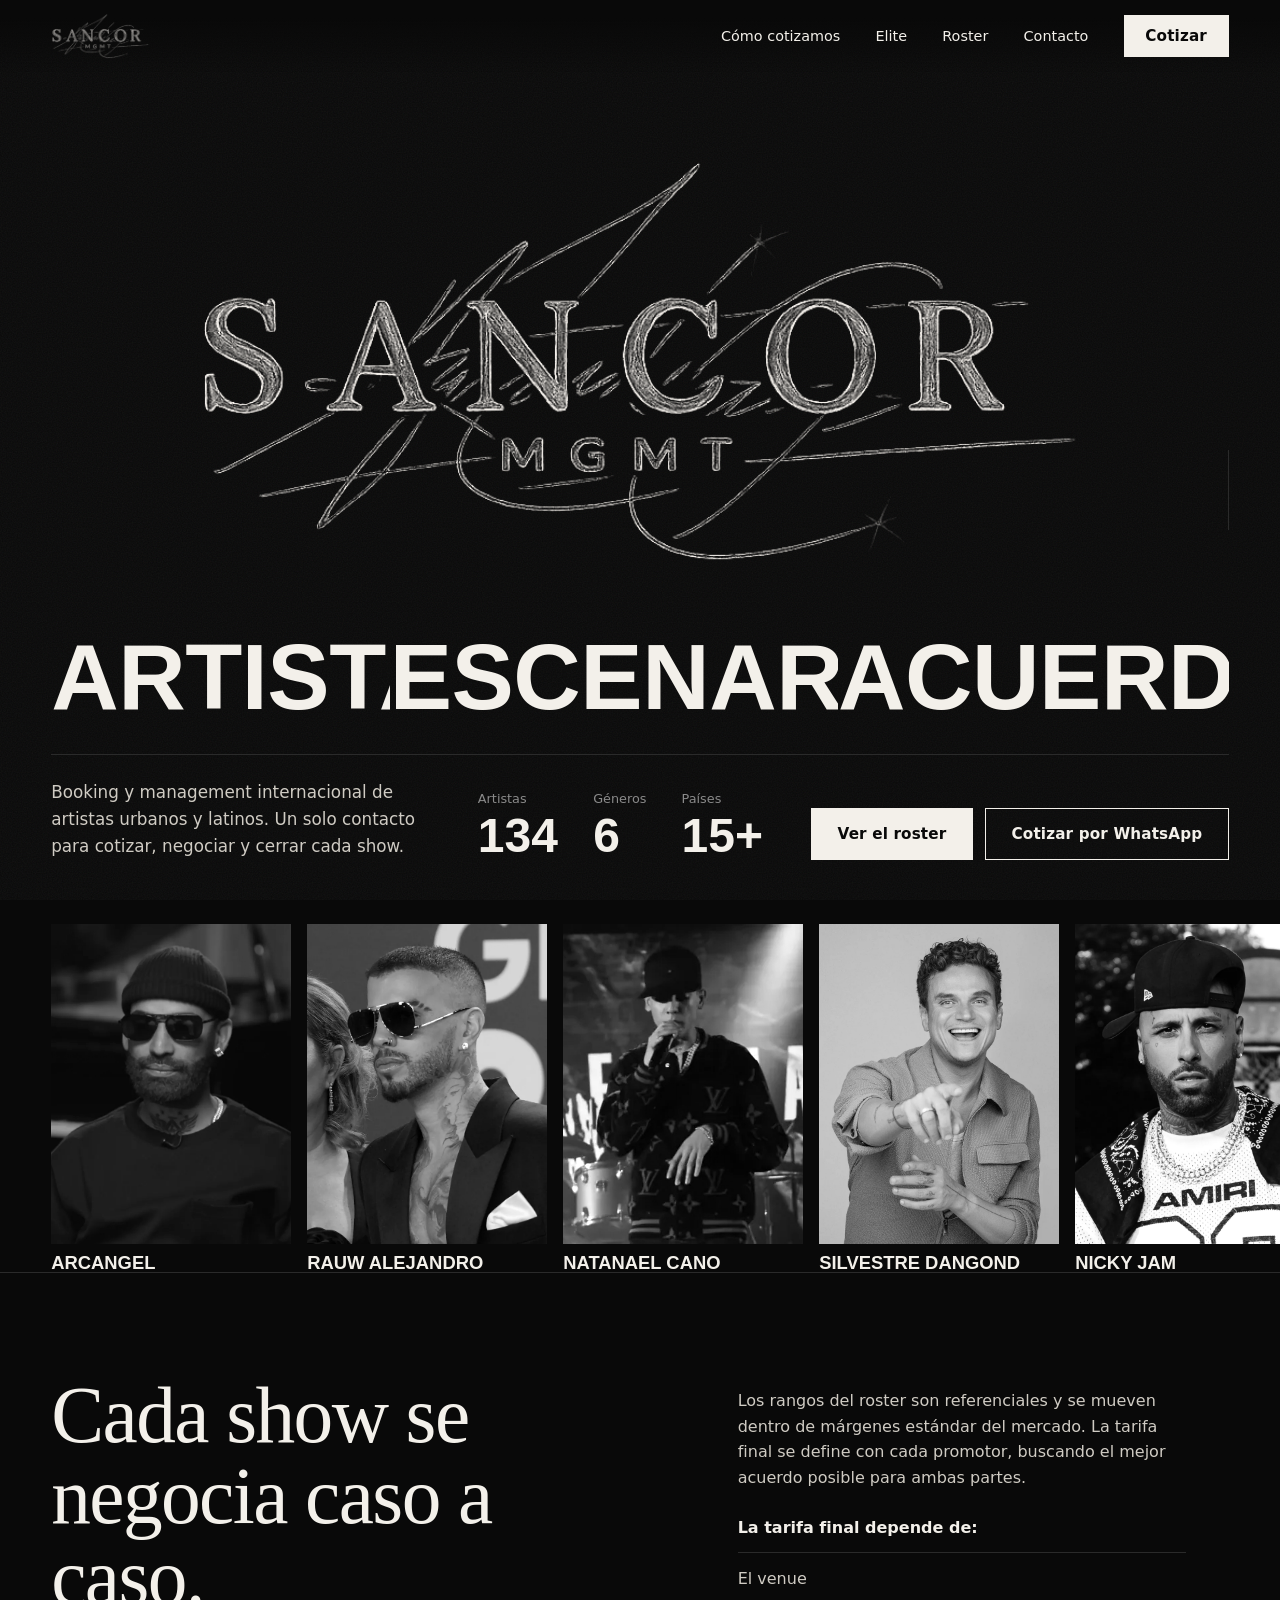
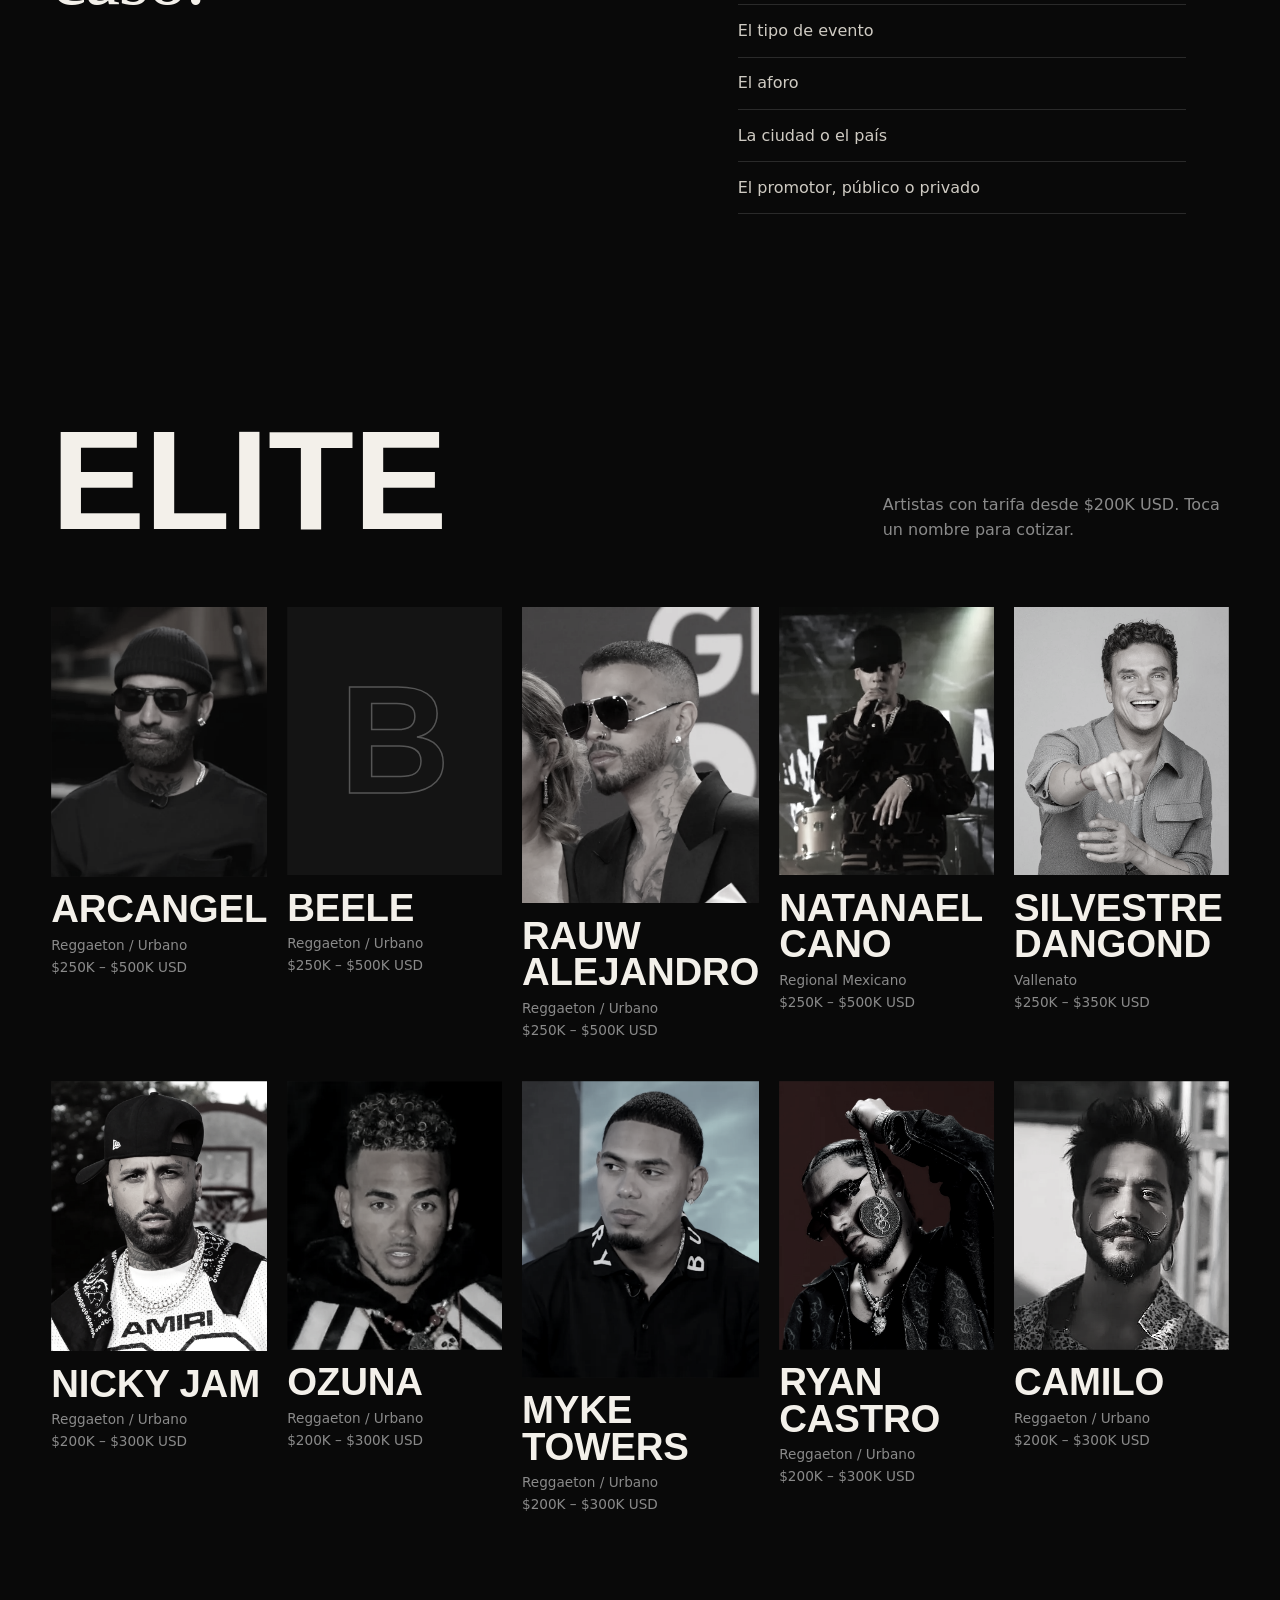
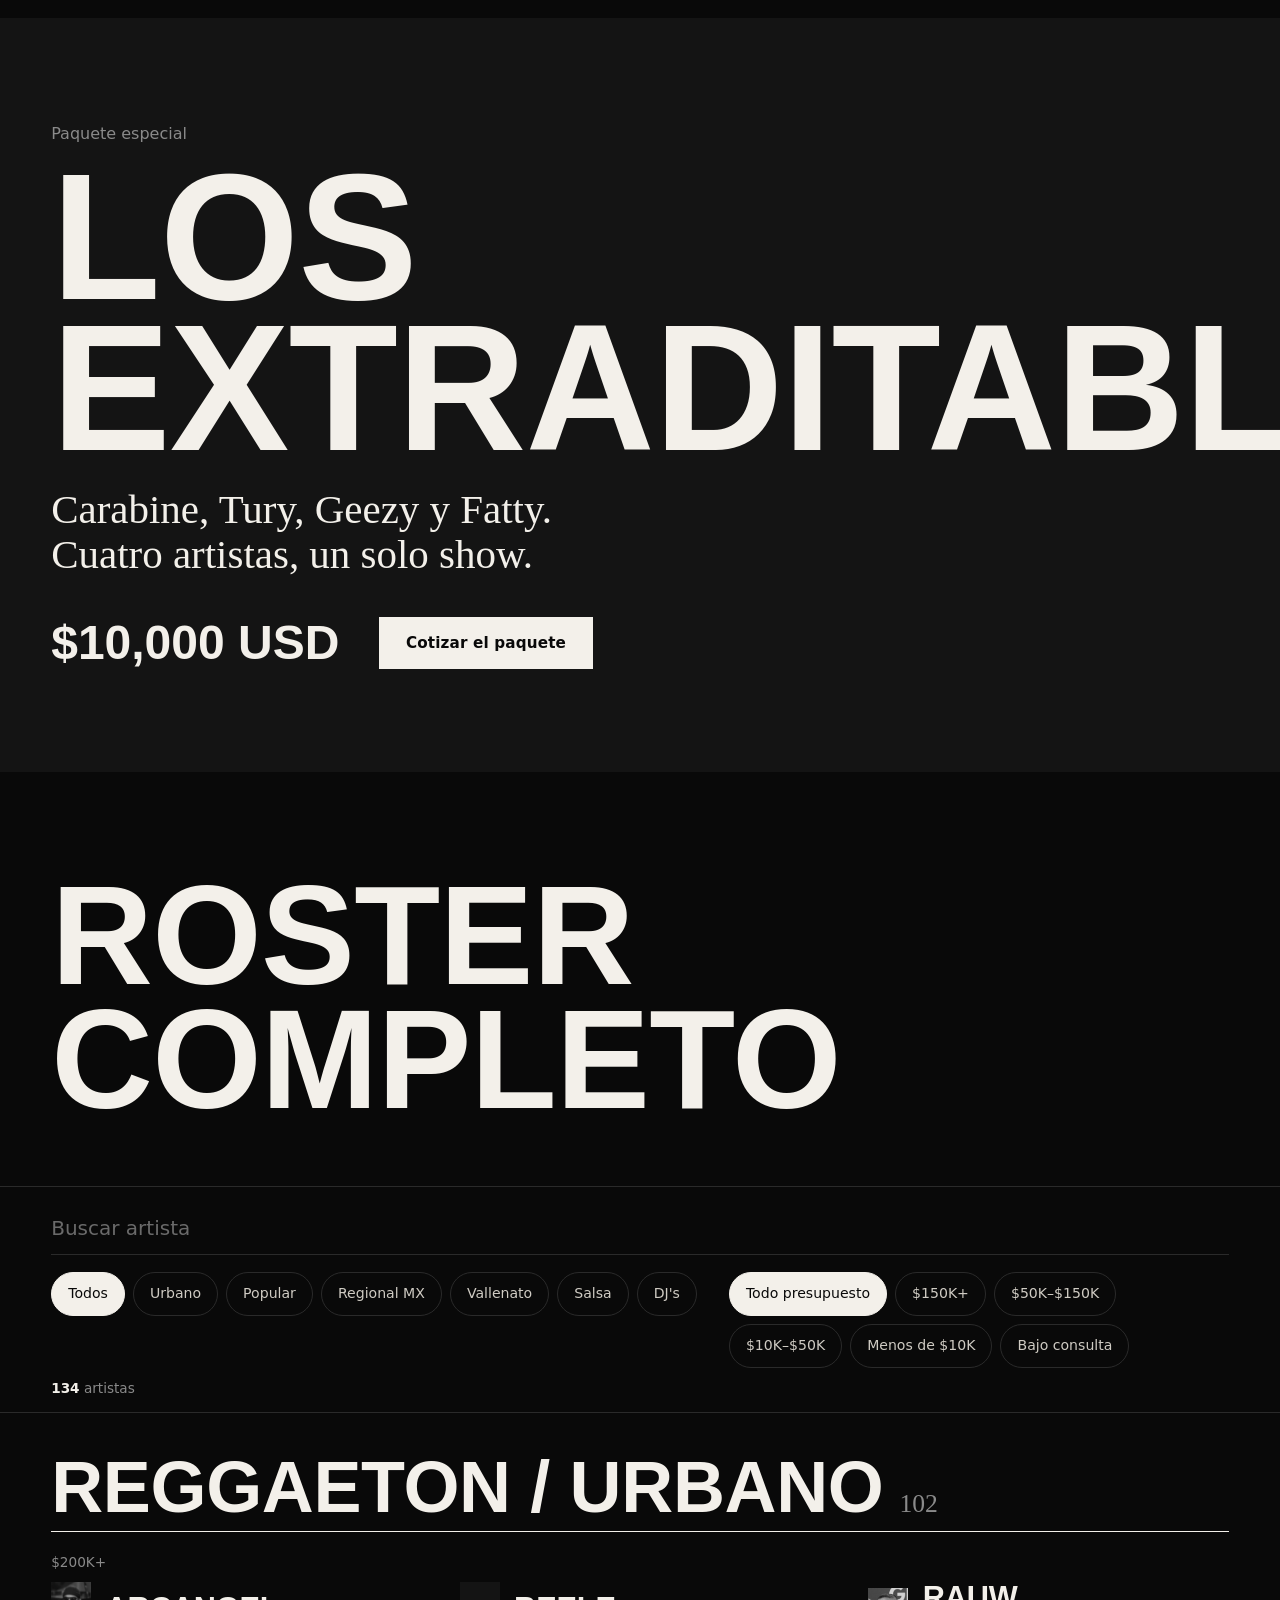
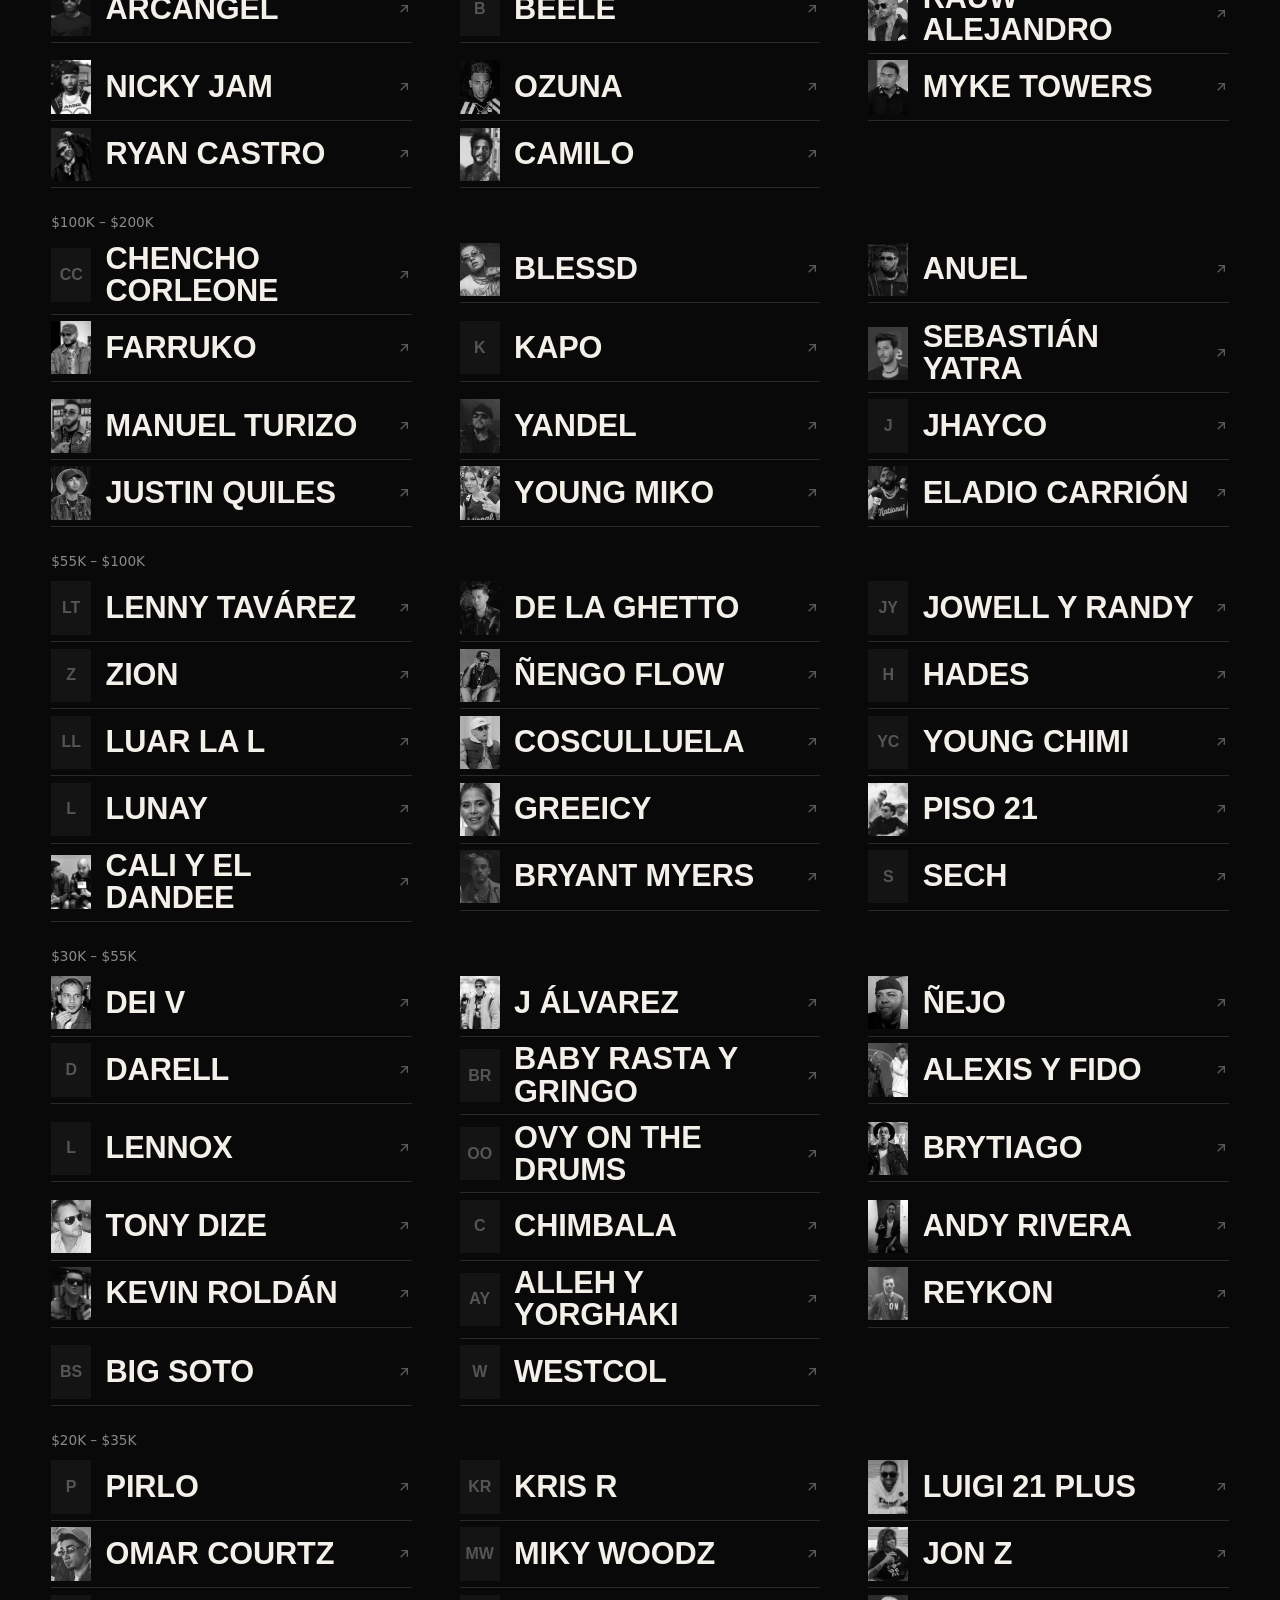
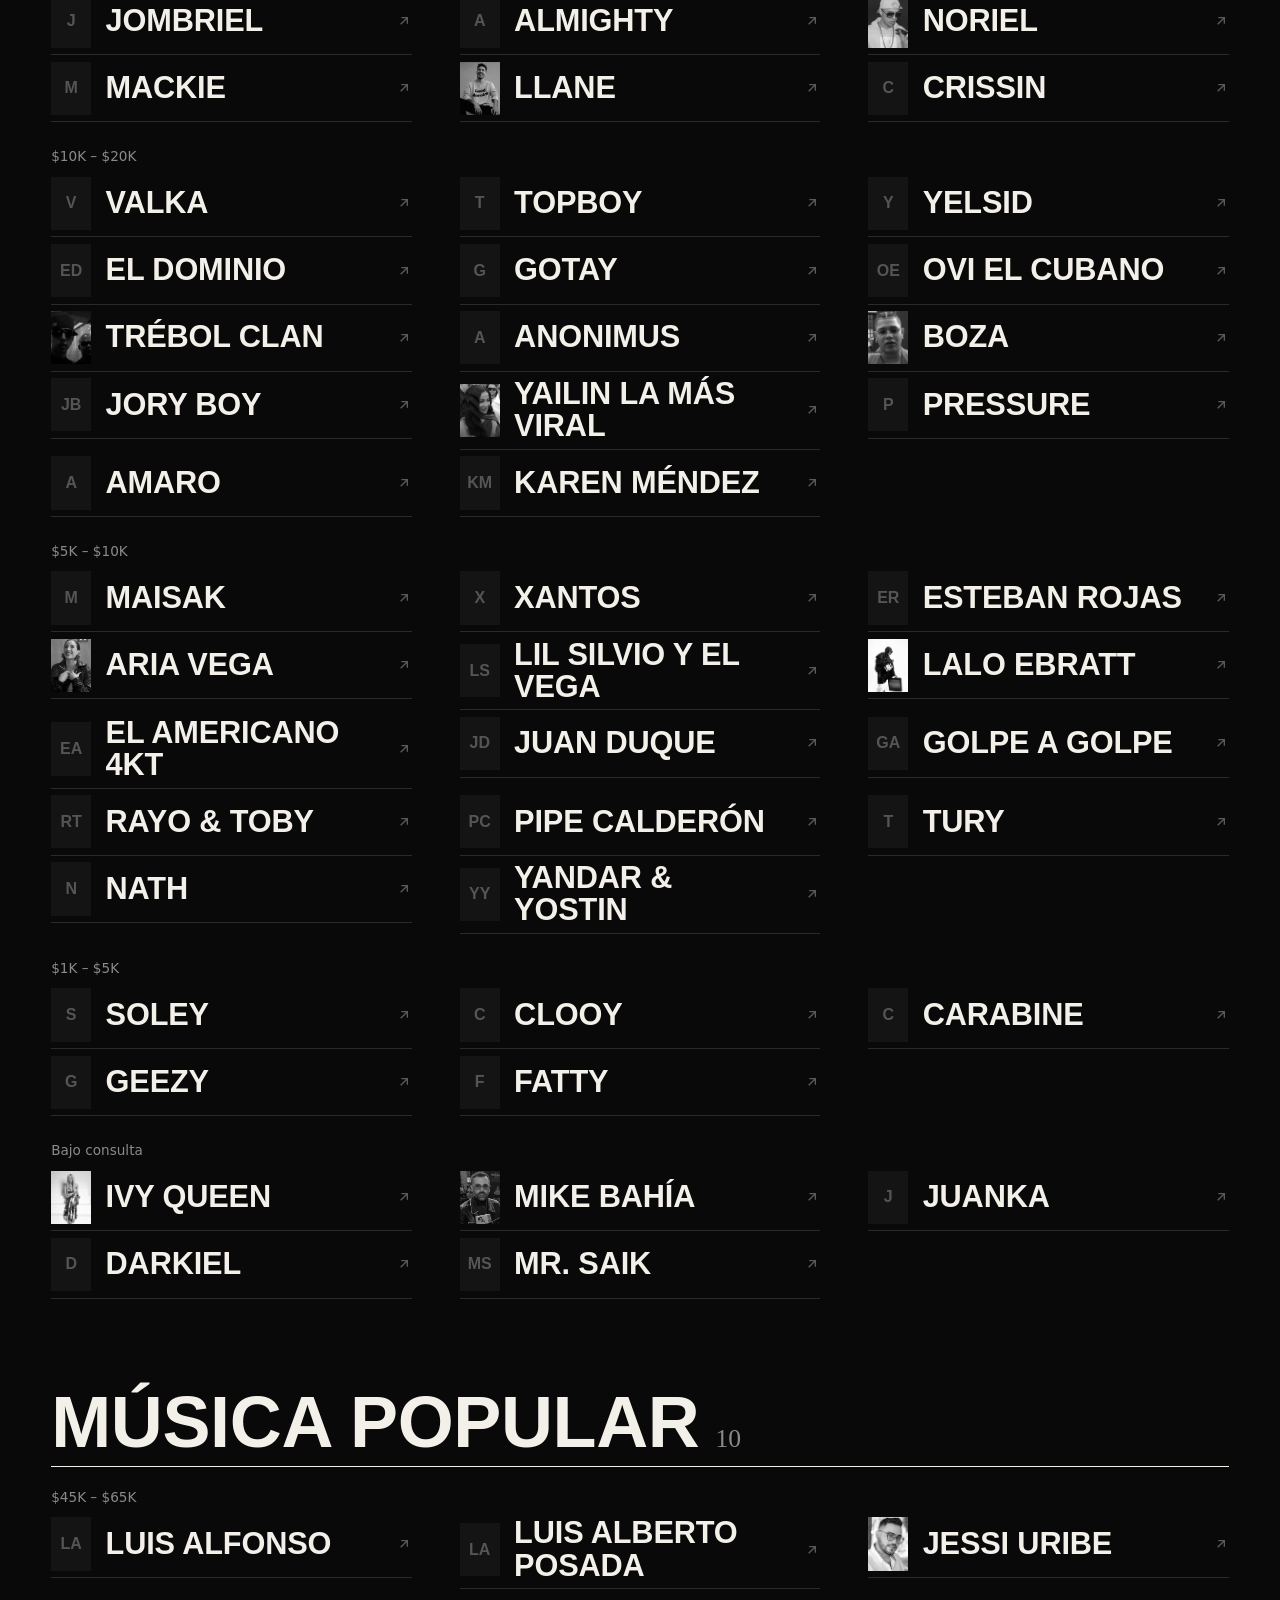
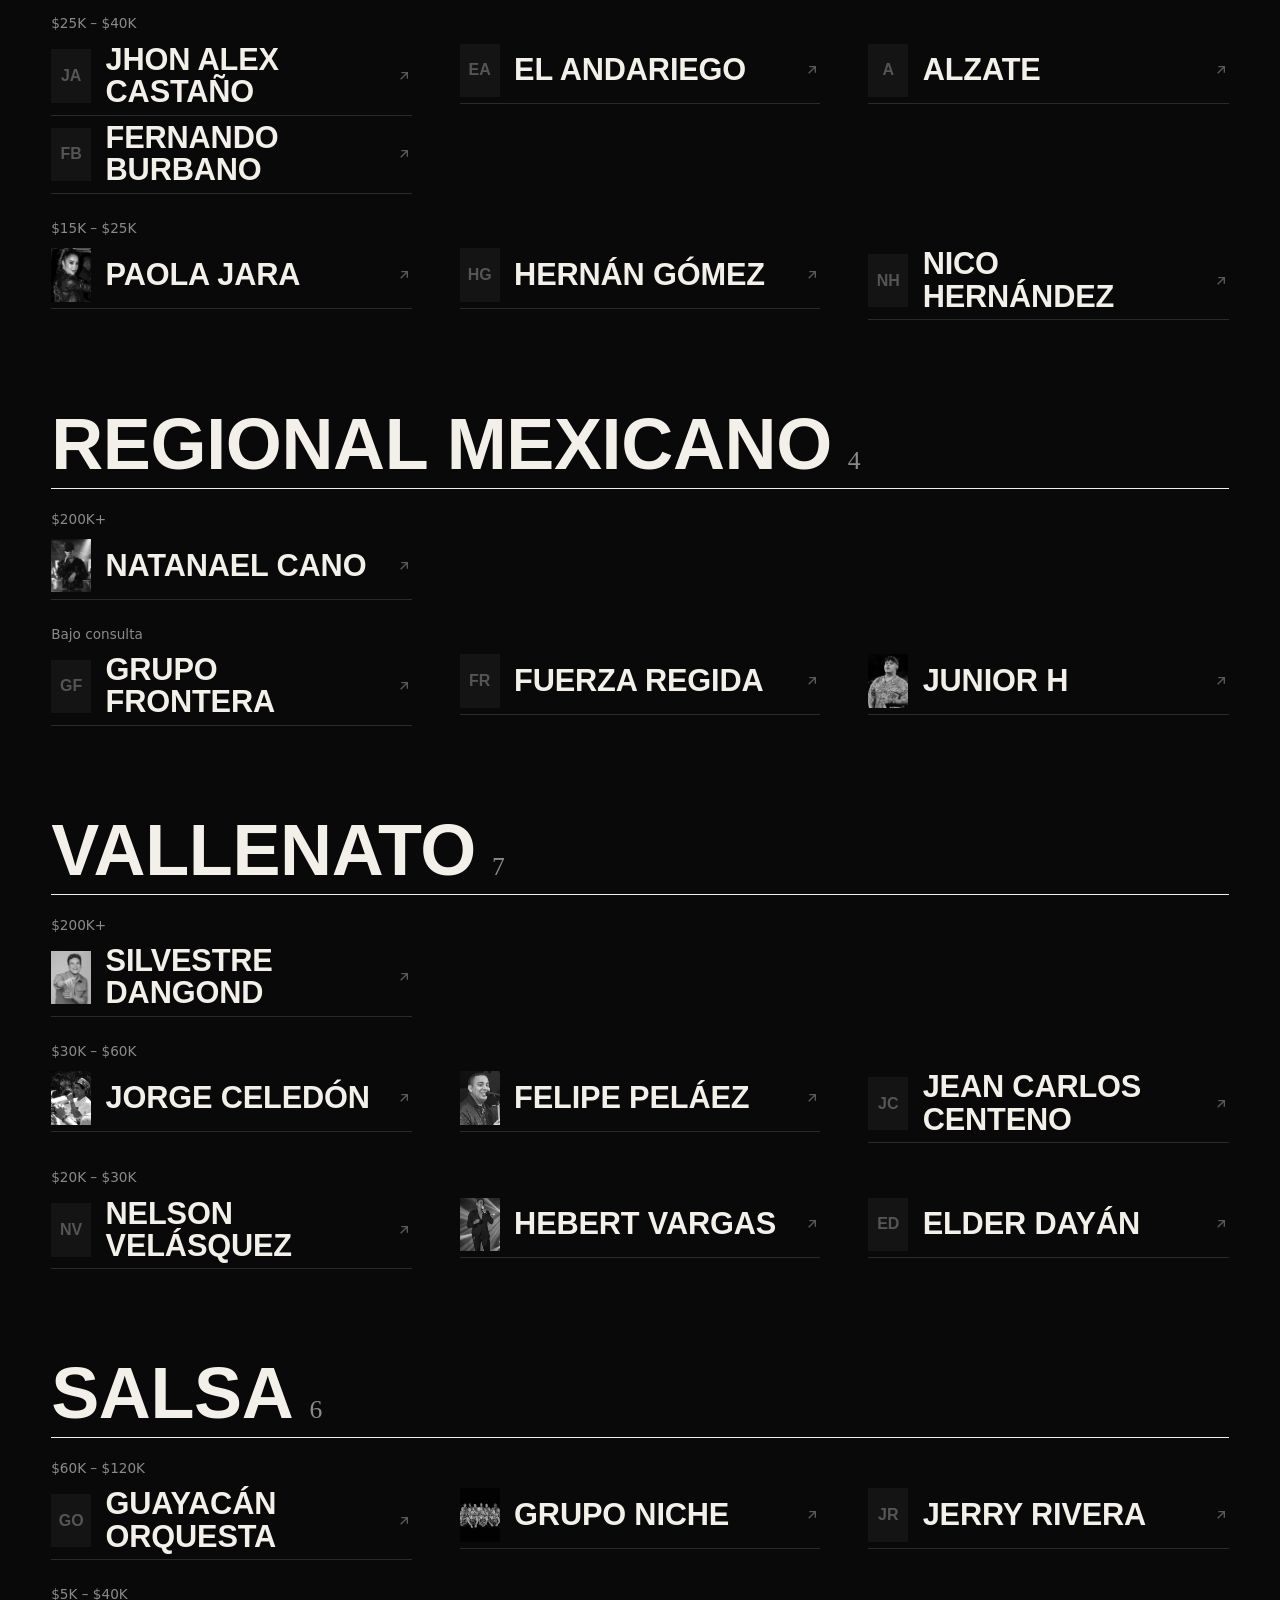
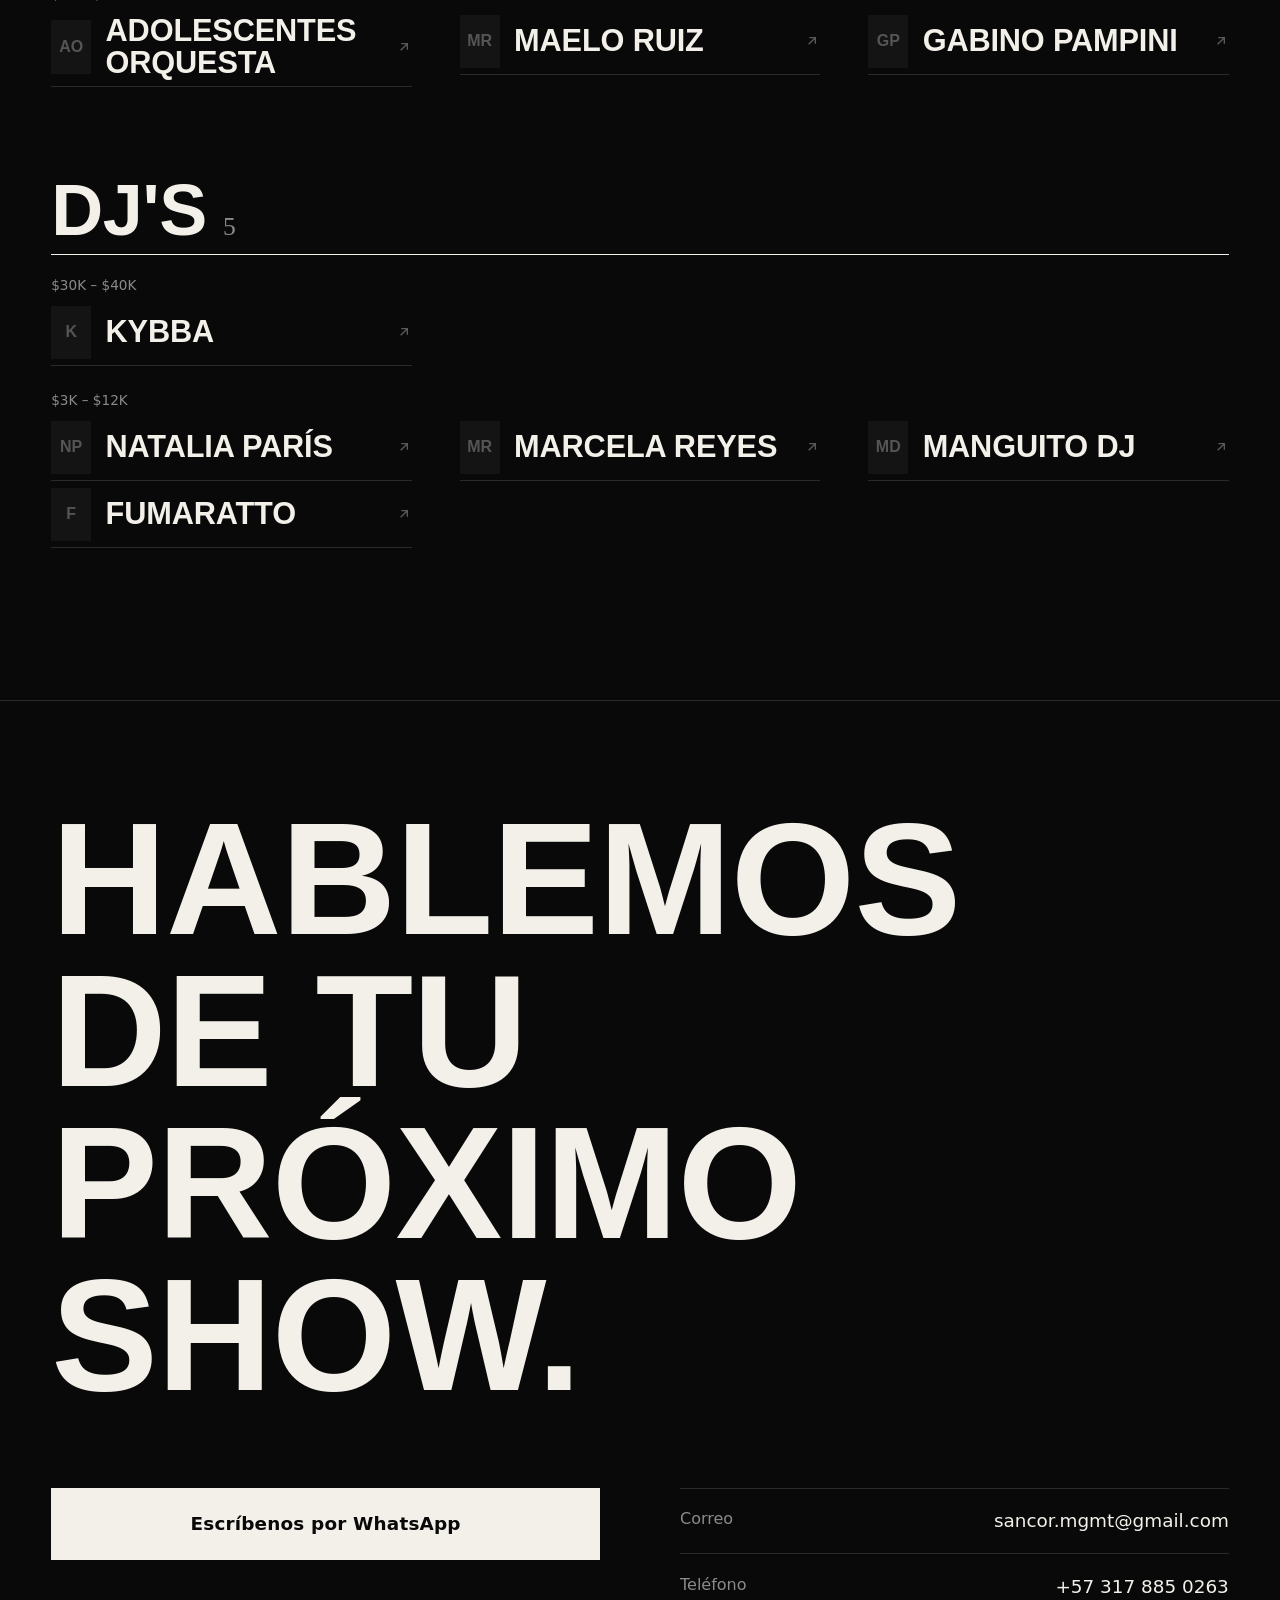
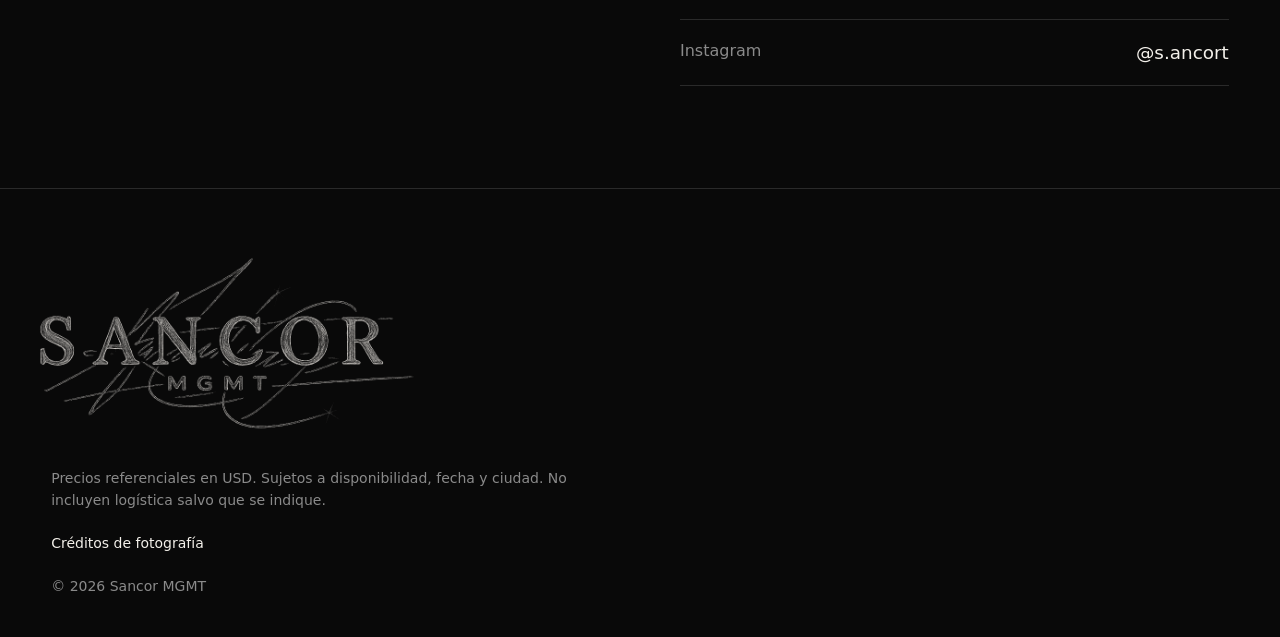
==== commit 5db6f909: "Fotos de artistas (Wikimedia Commons, licencia libre), tira de retratos, ficha con crédito, motion p" ====
--- a/index.html
+++ b/index.html
@@ -64,6 +64,26 @@
   <a class="scroll-cue" href="#cotizar" aria-label="Bajar al contenido"><span></span></a>
 </section>
 
+<section class="faces" aria-label="Retratos del roster">
+  <ul class="faces-track">
+
+      <li><a class="face" href="https://wa.me/573178850263?text=Hola%2C%20quiero%20cotizar%20a%20Arcangel" target="_blank" rel="noopener noreferrer" data-i="0"><span class="face-media"><img class="face-img" src="img/artistas/arcangel.webp" alt="Retrato de Arcangel" width="720" height="956"  decoding="async"></span><span class="face-name">Arcangel</span></a></li>
+      <li><a class="face" href="https://wa.me/573178850263?text=Hola%2C%20quiero%20cotizar%20a%20Rauw%20Alejandro" target="_blank" rel="noopener noreferrer" data-i="2"><span class="face-media"><img class="face-img" src="img/artistas/rauw-alejandro.webp" alt="Retrato de Rauw Alejandro" width="631" height="1000"  decoding="async"></span><span class="face-name">Rauw Alejandro</span></a></li>
+      <li><a class="face" href="https://wa.me/573178850263?text=Hola%2C%20quiero%20cotizar%20a%20Natanael%20Cano" target="_blank" rel="noopener noreferrer" data-i="112"><span class="face-media"><img class="face-img" src="img/artistas/natanael-cano.webp" alt="Retrato de Natanael Cano" width="371" height="450"  decoding="async"></span><span class="face-name">Natanael Cano</span></a></li>
+      <li><a class="face" href="https://wa.me/573178850263?text=Hola%2C%20quiero%20cotizar%20a%20Silvestre%20Dangond" target="_blank" rel="noopener noreferrer" data-i="116"><span class="face-media"><img class="face-img" src="img/artistas/silvestre-dangond.webp" alt="Retrato de Silvestre Dangond" width="720" height="960"  decoding="async"></span><span class="face-name">Silvestre Dangond</span></a></li>
+      <li><a class="face" href="https://wa.me/573178850263?text=Hola%2C%20quiero%20cotizar%20a%20Nicky%20Jam" target="_blank" rel="noopener noreferrer" data-i="3"><span class="face-media"><img class="face-img" src="img/artistas/nicky-jam.webp" alt="Retrato de Nicky Jam" width="720" height="956"  decoding="async"></span><span class="face-name">Nicky Jam</span></a></li>
+      <li><a class="face" href="https://wa.me/573178850263?text=Hola%2C%20quiero%20cotizar%20a%20Ozuna" target="_blank" rel="noopener noreferrer" data-i="4"><span class="face-media"><img class="face-img" src="img/artistas/ozuna.webp" alt="Retrato de Ozuna" width="318" height="565"  decoding="async"></span><span class="face-name">Ozuna</span></a></li>
+      <li><a class="face" href="https://wa.me/573178850263?text=Hola%2C%20quiero%20cotizar%20a%20Myke%20Towers" target="_blank" rel="noopener noreferrer" data-i="5"><span class="face-media"><img class="face-img" src="img/artistas/myke-towers.webp" alt="Retrato de Myke Towers" width="720" height="921"  decoding="async"></span><span class="face-name">Myke Towers</span></a></li>
+      <li><a class="face" href="https://wa.me/573178850263?text=Hola%2C%20quiero%20cotizar%20a%20Ryan%20Castro" target="_blank" rel="noopener noreferrer" data-i="6"><span class="face-media"><img class="face-img" src="img/artistas/ryan-castro.webp" alt="Retrato de Ryan Castro" width="667" height="1000"  decoding="async"></span><span class="face-name">Ryan Castro</span></a></li>
+      <li><a class="face" href="https://wa.me/573178850263?text=Hola%2C%20quiero%20cotizar%20a%20Camilo" target="_blank" rel="noopener noreferrer" data-i="7"><span class="face-media"><img class="face-img" src="img/artistas/camilo.webp" alt="Retrato de Camilo" width="421" height="566"  decoding="async"></span><span class="face-name">Camilo</span></a></li>
+      <li><a class="face" href="https://wa.me/573178850263?text=Hola%2C%20quiero%20cotizar%20a%20Blessd" target="_blank" rel="noopener noreferrer" data-i="9"><span class="face-media"><img class="face-img" src="img/artistas/blessd.webp" alt="Retrato de Blessd" width="576" height="384"  decoding="async"></span><span class="face-name">Blessd</span></a></li>
+      <li><a class="face" href="https://wa.me/573178850263?text=Hola%2C%20quiero%20cotizar%20a%20Anuel" target="_blank" rel="noopener noreferrer" data-i="10"><span class="face-media"><img class="face-img" src="img/artistas/anuel.webp" alt="Retrato de Anuel" width="720" height="960"  decoding="async"></span><span class="face-name">Anuel</span></a></li>
+      <li><a class="face" href="https://wa.me/573178850263?text=Hola%2C%20quiero%20cotizar%20a%20Farruko" target="_blank" rel="noopener noreferrer" data-i="11"><span class="face-media"><img class="face-img" src="img/artistas/farruko.webp" alt="Retrato de Farruko" width="714" height="1000"  decoding="async"></span><span class="face-name">Farruko</span></a></li>
+      <li><a class="face" href="https://wa.me/573178850263?text=Hola%2C%20quiero%20cotizar%20a%20Sebasti%C3%A1n%20Yatra" target="_blank" rel="noopener noreferrer" data-i="13"><span class="face-media"><img class="face-img" src="img/artistas/sebastian-yatra.webp" alt="Retrato de Sebastián Yatra" width="720" height="960"  decoding="async"></span><span class="face-name">Sebastián Yatra</span></a></li>
+      <li><a class="face" href="https://wa.me/573178850263?text=Hola%2C%20quiero%20cotizar%20a%20Manuel%20Turizo" target="_blank" rel="noopener noreferrer" data-i="14"><span class="face-media"><img class="face-img" src="img/artistas/manuel-turizo.webp" alt="Retrato de Manuel Turizo" width="720" height="930"  decoding="async"></span><span class="face-name">Manuel Turizo</span></a></li>
+  </ul>
+</section>
+
 <section class="how" id="cotizar" aria-labelledby="how-title">
   <h2 id="how-title" class="serif-statement" data-reveal>Cada show se negocia caso a caso.</h2>
   <div class="how-body" data-reveal>
@@ -86,56 +106,46 @@
   </header>
   <ul class="poster-grid">
 
-      <li><a class="poster" href="https://wa.me/573178850263?text=Hola%2C%20quiero%20cotizar%20a%20Arcangel" target="_blank" rel="noopener noreferrer" data-reveal style="--i:0">
-        <span class="poster-media" aria-hidden="true"><span class="poster-mono">A</span></span>
+      <li><a class="poster" href="https://wa.me/573178850263?text=Hola%2C%20quiero%20cotizar%20a%20Arcangel" target="_blank" rel="noopener noreferrer" data-i="0" data-reveal style="--i:0">
+        <span class="poster-media"><img class="poster-img" src="img/artistas/arcangel.webp" alt="Retrato de Arcangel" width="720" height="956"  loading="lazy" decoding="async" sizes="(min-width:1100px) 20vw, 50vw"></span>
         <span class="poster-name">Arcangel</span>
-        <span class="poster-meta"><span>Reggaeton / Urbano</span><span>$250K – $500K USD</span></span>
-      </a></li>
-      <li><a class="poster" href="https://wa.me/573178850263?text=Hola%2C%20quiero%20cotizar%20a%20Beele" target="_blank" rel="noopener noreferrer" data-reveal style="--i:1">
-        <span class="poster-media" aria-hidden="true"><span class="poster-mono">B</span></span>
+        <span class="poster-meta"><span>Reggaeton / Urbano</span><span>$250K – $500K USD</span></span></a></li>
+      <li><a class="poster" href="https://wa.me/573178850263?text=Hola%2C%20quiero%20cotizar%20a%20Beele" target="_blank" rel="noopener noreferrer" data-i="1" data-reveal style="--i:1">
+        <span class="poster-media"><span class="mono" aria-hidden="true">B</span></span>
         <span class="poster-name">Beele</span>
-        <span class="poster-meta"><span>Reggaeton / Urbano</span><span>$250K – $500K USD</span></span>
-      </a></li>
-      <li><a class="poster" href="https://wa.me/573178850263?text=Hola%2C%20quiero%20cotizar%20a%20Rauw%20Alejandro" target="_blank" rel="noopener noreferrer" data-reveal style="--i:2">
-        <span class="poster-media" aria-hidden="true"><span class="poster-mono">RA</span></span>
+        <span class="poster-meta"><span>Reggaeton / Urbano</span><span>$250K – $500K USD</span></span></a></li>
+      <li><a class="poster" href="https://wa.me/573178850263?text=Hola%2C%20quiero%20cotizar%20a%20Rauw%20Alejandro" target="_blank" rel="noopener noreferrer" data-i="2" data-reveal style="--i:2">
+        <span class="poster-media"><img class="poster-img" src="img/artistas/rauw-alejandro.webp" alt="Retrato de Rauw Alejandro" width="631" height="1000"  loading="lazy" decoding="async" sizes="(min-width:1100px) 20vw, 50vw"></span>
         <span class="poster-name">Rauw Alejandro</span>
-        <span class="poster-meta"><span>Reggaeton / Urbano</span><span>$250K – $500K USD</span></span>
-      </a></li>
-      <li><a class="poster" href="https://wa.me/573178850263?text=Hola%2C%20quiero%20cotizar%20a%20Natanael%20Cano" target="_blank" rel="noopener noreferrer" data-reveal style="--i:0">
-        <span class="poster-media" aria-hidden="true"><span class="poster-mono">NC</span></span>
+        <span class="poster-meta"><span>Reggaeton / Urbano</span><span>$250K – $500K USD</span></span></a></li>
+      <li><a class="poster" href="https://wa.me/573178850263?text=Hola%2C%20quiero%20cotizar%20a%20Natanael%20Cano" target="_blank" rel="noopener noreferrer" data-i="112" data-reveal style="--i:3">
+        <span class="poster-media"><img class="poster-img" src="img/artistas/natanael-cano.webp" alt="Retrato de Natanael Cano" width="371" height="450"  loading="lazy" decoding="async" sizes="(min-width:1100px) 20vw, 50vw"></span>
         <span class="poster-name">Natanael Cano</span>
-        <span class="poster-meta"><span>Regional Mexicano</span><span>$250K – $500K USD</span></span>
-      </a></li>
-      <li><a class="poster" href="https://wa.me/573178850263?text=Hola%2C%20quiero%20cotizar%20a%20Silvestre%20Dangond" target="_blank" rel="noopener noreferrer" data-reveal style="--i:1">
-        <span class="poster-media" aria-hidden="true"><span class="poster-mono">SD</span></span>
+        <span class="poster-meta"><span>Regional Mexicano</span><span>$250K – $500K USD</span></span></a></li>
+      <li><a class="poster" href="https://wa.me/573178850263?text=Hola%2C%20quiero%20cotizar%20a%20Silvestre%20Dangond" target="_blank" rel="noopener noreferrer" data-i="116" data-reveal style="--i:4">
+        <span class="poster-media"><img class="poster-img" src="img/artistas/silvestre-dangond.webp" alt="Retrato de Silvestre Dangond" width="720" height="960"  loading="lazy" decoding="async" sizes="(min-width:1100px) 20vw, 50vw"></span>
         <span class="poster-name">Silvestre Dangond</span>
-        <span class="poster-meta"><span>Vallenato</span><span>$250K – $350K USD</span></span>
-      </a></li>
-      <li><a class="poster" href="https://wa.me/573178850263?text=Hola%2C%20quiero%20cotizar%20a%20Nicky%20Jam" target="_blank" rel="noopener noreferrer" data-reveal style="--i:2">
-        <span class="poster-media" aria-hidden="true"><span class="poster-mono">NJ</span></span>
+        <span class="poster-meta"><span>Vallenato</span><span>$250K – $350K USD</span></span></a></li>
+      <li><a class="poster" href="https://wa.me/573178850263?text=Hola%2C%20quiero%20cotizar%20a%20Nicky%20Jam" target="_blank" rel="noopener noreferrer" data-i="3" data-reveal style="--i:0">
+        <span class="poster-media"><img class="poster-img" src="img/artistas/nicky-jam.webp" alt="Retrato de Nicky Jam" width="720" height="956"  loading="lazy" decoding="async" sizes="(min-width:1100px) 20vw, 50vw"></span>
         <span class="poster-name">Nicky Jam</span>
-        <span class="poster-meta"><span>Reggaeton / Urbano</span><span>$200K – $300K USD</span></span>
-      </a></li>
-      <li><a class="poster" href="https://wa.me/573178850263?text=Hola%2C%20quiero%20cotizar%20a%20Ozuna" target="_blank" rel="noopener noreferrer" data-reveal style="--i:0">
-        <span class="poster-media" aria-hidden="true"><span class="poster-mono">O</span></span>
+        <span class="poster-meta"><span>Reggaeton / Urbano</span><span>$200K – $300K USD</span></span></a></li>
+      <li><a class="poster" href="https://wa.me/573178850263?text=Hola%2C%20quiero%20cotizar%20a%20Ozuna" target="_blank" rel="noopener noreferrer" data-i="4" data-reveal style="--i:1">
+        <span class="poster-media"><img class="poster-img" src="img/artistas/ozuna.webp" alt="Retrato de Ozuna" width="318" height="565"  loading="lazy" decoding="async" sizes="(min-width:1100px) 20vw, 50vw"></span>
         <span class="poster-name">Ozuna</span>
-        <span class="poster-meta"><span>Reggaeton / Urbano</span><span>$200K – $300K USD</span></span>
-      </a></li>
-      <li><a class="poster" href="https://wa.me/573178850263?text=Hola%2C%20quiero%20cotizar%20a%20Myke%20Towers" target="_blank" rel="noopener noreferrer" data-reveal style="--i:1">
-        <span class="poster-media" aria-hidden="true"><span class="poster-mono">MT</span></span>
+        <span class="poster-meta"><span>Reggaeton / Urbano</span><span>$200K – $300K USD</span></span></a></li>
+      <li><a class="poster" href="https://wa.me/573178850263?text=Hola%2C%20quiero%20cotizar%20a%20Myke%20Towers" target="_blank" rel="noopener noreferrer" data-i="5" data-reveal style="--i:2">
+        <span class="poster-media"><img class="poster-img" src="img/artistas/myke-towers.webp" alt="Retrato de Myke Towers" width="720" height="921"  loading="lazy" decoding="async" sizes="(min-width:1100px) 20vw, 50vw"></span>
         <span class="poster-name">Myke Towers</span>
-        <span class="poster-meta"><span>Reggaeton / Urbano</span><span>$200K – $300K USD</span></span>
-      </a></li>
-      <li><a class="poster" href="https://wa.me/573178850263?text=Hola%2C%20quiero%20cotizar%20a%20Ryan%20Castro" target="_blank" rel="noopener noreferrer" data-reveal style="--i:2">
-        <span class="poster-media" aria-hidden="true"><span class="poster-mono">RC</span></span>
+        <span class="poster-meta"><span>Reggaeton / Urbano</span><span>$200K – $300K USD</span></span></a></li>
+      <li><a class="poster" href="https://wa.me/573178850263?text=Hola%2C%20quiero%20cotizar%20a%20Ryan%20Castro" target="_blank" rel="noopener noreferrer" data-i="6" data-reveal style="--i:3">
+        <span class="poster-media"><img class="poster-img" src="img/artistas/ryan-castro.webp" alt="Retrato de Ryan Castro" width="667" height="1000"  loading="lazy" decoding="async" sizes="(min-width:1100px) 20vw, 50vw"></span>
         <span class="poster-name">Ryan Castro</span>
-        <span class="poster-meta"><span>Reggaeton / Urbano</span><span>$200K – $300K USD</span></span>
-      </a></li>
-      <li><a class="poster" href="https://wa.me/573178850263?text=Hola%2C%20quiero%20cotizar%20a%20Camilo" target="_blank" rel="noopener noreferrer" data-reveal style="--i:0">
-        <span class="poster-media" aria-hidden="true"><span class="poster-mono">C</span></span>
+        <span class="poster-meta"><span>Reggaeton / Urbano</span><span>$200K – $300K USD</span></span></a></li>
+      <li><a class="poster" href="https://wa.me/573178850263?text=Hola%2C%20quiero%20cotizar%20a%20Camilo" target="_blank" rel="noopener noreferrer" data-i="7" data-reveal style="--i:4">
+        <span class="poster-media"><img class="poster-img" src="img/artistas/camilo.webp" alt="Retrato de Camilo" width="421" height="566"  loading="lazy" decoding="async" sizes="(min-width:1100px) 20vw, 50vw"></span>
         <span class="poster-name">Camilo</span>
-        <span class="poster-meta"><span>Reggaeton / Urbano</span><span>$200K – $300K USD</span></span>
-      </a></li>
+        <span class="poster-meta"><span>Reggaeton / Urbano</span><span>$200K – $300K USD</span></span></a></li>
   </ul>
 </section>
 
@@ -188,195 +198,195 @@
     <section class="genre" data-genre="urbano" aria-labelledby="g-urbano">
       <header class="genre-head"><h3 id="g-urbano">Reggaeton / Urbano</h3><span class="genre-count">102</span></header>
       <div class="tier"><h4 class="tier-name">$200K+</h4><ul class="artist-list">
-        <li data-genre="urbano" data-band="high" data-name="arcangel"><a class="artist" href="https://wa.me/573178850263?text=Hola%2C%20quiero%20cotizar%20a%20Arcangel" target="_blank" rel="noopener noreferrer"><span class="artist-name">Arcangel</span><svg class="artist-arrow" width="16" height="16" viewBox="0 0 24 24" fill="none" stroke="currentColor" stroke-width="2" aria-hidden="true"><path d="M7 17 17 7M8 7h9v9"/></svg><span class="sr-only"> — cotizar por WhatsApp</span></a></li>
-        <li data-genre="urbano" data-band="high" data-name="beele"><a class="artist" href="https://wa.me/573178850263?text=Hola%2C%20quiero%20cotizar%20a%20Beele" target="_blank" rel="noopener noreferrer"><span class="artist-name">Beele</span><svg class="artist-arrow" width="16" height="16" viewBox="0 0 24 24" fill="none" stroke="currentColor" stroke-width="2" aria-hidden="true"><path d="M7 17 17 7M8 7h9v9"/></svg><span class="sr-only"> — cotizar por WhatsApp</span></a></li>
-        <li data-genre="urbano" data-band="high" data-name="rauw alejandro"><a class="artist" href="https://wa.me/573178850263?text=Hola%2C%20quiero%20cotizar%20a%20Rauw%20Alejandro" target="_blank" rel="noopener noreferrer"><span class="artist-name">Rauw Alejandro</span><svg class="artist-arrow" width="16" height="16" viewBox="0 0 24 24" fill="none" stroke="currentColor" stroke-width="2" aria-hidden="true"><path d="M7 17 17 7M8 7h9v9"/></svg><span class="sr-only"> — cotizar por WhatsApp</span></a></li>
-        <li data-genre="urbano" data-band="high" data-name="nicky jam"><a class="artist" href="https://wa.me/573178850263?text=Hola%2C%20quiero%20cotizar%20a%20Nicky%20Jam" target="_blank" rel="noopener noreferrer"><span class="artist-name">Nicky Jam</span><svg class="artist-arrow" width="16" height="16" viewBox="0 0 24 24" fill="none" stroke="currentColor" stroke-width="2" aria-hidden="true"><path d="M7 17 17 7M8 7h9v9"/></svg><span class="sr-only"> — cotizar por WhatsApp</span></a></li>
-        <li data-genre="urbano" data-band="high" data-name="ozuna"><a class="artist" href="https://wa.me/573178850263?text=Hola%2C%20quiero%20cotizar%20a%20Ozuna" target="_blank" rel="noopener noreferrer"><span class="artist-name">Ozuna</span><svg class="artist-arrow" width="16" height="16" viewBox="0 0 24 24" fill="none" stroke="currentColor" stroke-width="2" aria-hidden="true"><path d="M7 17 17 7M8 7h9v9"/></svg><span class="sr-only"> — cotizar por WhatsApp</span></a></li>
-        <li data-genre="urbano" data-band="high" data-name="myke towers"><a class="artist" href="https://wa.me/573178850263?text=Hola%2C%20quiero%20cotizar%20a%20Myke%20Towers" target="_blank" rel="noopener noreferrer"><span class="artist-name">Myke Towers</span><svg class="artist-arrow" width="16" height="16" viewBox="0 0 24 24" fill="none" stroke="currentColor" stroke-width="2" aria-hidden="true"><path d="M7 17 17 7M8 7h9v9"/></svg><span class="sr-only"> — cotizar por WhatsApp</span></a></li>
-        <li data-genre="urbano" data-band="high" data-name="ryan castro"><a class="artist" href="https://wa.me/573178850263?text=Hola%2C%20quiero%20cotizar%20a%20Ryan%20Castro" target="_blank" rel="noopener noreferrer"><span class="artist-name">Ryan Castro</span><svg class="artist-arrow" width="16" height="16" viewBox="0 0 24 24" fill="none" stroke="currentColor" stroke-width="2" aria-hidden="true"><path d="M7 17 17 7M8 7h9v9"/></svg><span class="sr-only"> — cotizar por WhatsApp</span></a></li>
-        <li data-genre="urbano" data-band="high" data-name="camilo"><a class="artist" href="https://wa.me/573178850263?text=Hola%2C%20quiero%20cotizar%20a%20Camilo" target="_blank" rel="noopener noreferrer"><span class="artist-name">Camilo</span><svg class="artist-arrow" width="16" height="16" viewBox="0 0 24 24" fill="none" stroke="currentColor" stroke-width="2" aria-hidden="true"><path d="M7 17 17 7M8 7h9v9"/></svg><span class="sr-only"> — cotizar por WhatsApp</span></a></li>
+        <li data-genre="urbano" data-band="high" data-name="arcangel"><a class="artist" href="https://wa.me/573178850263?text=Hola%2C%20quiero%20cotizar%20a%20Arcangel" target="_blank" rel="noopener noreferrer" data-i="0"><span class="thumb"><img class="thumb-img" src="img/artistas/arcangel.webp" alt="Retrato de Arcangel" width="720" height="956"  loading="lazy" decoding="async"></span><span class="artist-name">Arcangel</span><svg class="artist-arrow" width="16" height="16" viewBox="0 0 24 24" fill="none" stroke="currentColor" stroke-width="2" aria-hidden="true"><path d="M7 17 17 7M8 7h9v9"/></svg><span class="sr-only"> — ver ficha y cotizar</span></a></li>
+        <li data-genre="urbano" data-band="high" data-name="beele"><a class="artist" href="https://wa.me/573178850263?text=Hola%2C%20quiero%20cotizar%20a%20Beele" target="_blank" rel="noopener noreferrer" data-i="1"><span class="thumb"><span class="mono" aria-hidden="true">B</span></span><span class="artist-name">Beele</span><svg class="artist-arrow" width="16" height="16" viewBox="0 0 24 24" fill="none" stroke="currentColor" stroke-width="2" aria-hidden="true"><path d="M7 17 17 7M8 7h9v9"/></svg><span class="sr-only"> — ver ficha y cotizar</span></a></li>
+        <li data-genre="urbano" data-band="high" data-name="rauw alejandro"><a class="artist" href="https://wa.me/573178850263?text=Hola%2C%20quiero%20cotizar%20a%20Rauw%20Alejandro" target="_blank" rel="noopener noreferrer" data-i="2"><span class="thumb"><img class="thumb-img" src="img/artistas/rauw-alejandro.webp" alt="Retrato de Rauw Alejandro" width="631" height="1000"  loading="lazy" decoding="async"></span><span class="artist-name">Rauw Alejandro</span><svg class="artist-arrow" width="16" height="16" viewBox="0 0 24 24" fill="none" stroke="currentColor" stroke-width="2" aria-hidden="true"><path d="M7 17 17 7M8 7h9v9"/></svg><span class="sr-only"> — ver ficha y cotizar</span></a></li>
+        <li data-genre="urbano" data-band="high" data-name="nicky jam"><a class="artist" href="https://wa.me/573178850263?text=Hola%2C%20quiero%20cotizar%20a%20Nicky%20Jam" target="_blank" rel="noopener noreferrer" data-i="3"><span class="thumb"><img class="thumb-img" src="img/artistas/nicky-jam.webp" alt="Retrato de Nicky Jam" width="720" height="956"  loading="lazy" decoding="async"></span><span class="artist-name">Nicky Jam</span><svg class="artist-arrow" width="16" height="16" viewBox="0 0 24 24" fill="none" stroke="currentColor" stroke-width="2" aria-hidden="true"><path d="M7 17 17 7M8 7h9v9"/></svg><span class="sr-only"> — ver ficha y cotizar</span></a></li>
+        <li data-genre="urbano" data-band="high" data-name="ozuna"><a class="artist" href="https://wa.me/573178850263?text=Hola%2C%20quiero%20cotizar%20a%20Ozuna" target="_blank" rel="noopener noreferrer" data-i="4"><span class="thumb"><img class="thumb-img" src="img/artistas/ozuna.webp" alt="Retrato de Ozuna" width="318" height="565"  loading="lazy" decoding="async"></span><span class="artist-name">Ozuna</span><svg class="artist-arrow" width="16" height="16" viewBox="0 0 24 24" fill="none" stroke="currentColor" stroke-width="2" aria-hidden="true"><path d="M7 17 17 7M8 7h9v9"/></svg><span class="sr-only"> — ver ficha y cotizar</span></a></li>
+        <li data-genre="urbano" data-band="high" data-name="myke towers"><a class="artist" href="https://wa.me/573178850263?text=Hola%2C%20quiero%20cotizar%20a%20Myke%20Towers" target="_blank" rel="noopener noreferrer" data-i="5"><span class="thumb"><img class="thumb-img" src="img/artistas/myke-towers.webp" alt="Retrato de Myke Towers" width="720" height="921"  loading="lazy" decoding="async"></span><span class="artist-name">Myke Towers</span><svg class="artist-arrow" width="16" height="16" viewBox="0 0 24 24" fill="none" stroke="currentColor" stroke-width="2" aria-hidden="true"><path d="M7 17 17 7M8 7h9v9"/></svg><span class="sr-only"> — ver ficha y cotizar</span></a></li>
+        <li data-genre="urbano" data-band="high" data-name="ryan castro"><a class="artist" href="https://wa.me/573178850263?text=Hola%2C%20quiero%20cotizar%20a%20Ryan%20Castro" target="_blank" rel="noopener noreferrer" data-i="6"><span class="thumb"><img class="thumb-img" src="img/artistas/ryan-castro.webp" alt="Retrato de Ryan Castro" width="667" height="1000"  loading="lazy" decoding="async"></span><span class="artist-name">Ryan Castro</span><svg class="artist-arrow" width="16" height="16" viewBox="0 0 24 24" fill="none" stroke="currentColor" stroke-width="2" aria-hidden="true"><path d="M7 17 17 7M8 7h9v9"/></svg><span class="sr-only"> — ver ficha y cotizar</span></a></li>
+        <li data-genre="urbano" data-band="high" data-name="camilo"><a class="artist" href="https://wa.me/573178850263?text=Hola%2C%20quiero%20cotizar%20a%20Camilo" target="_blank" rel="noopener noreferrer" data-i="7"><span class="thumb"><img class="thumb-img" src="img/artistas/camilo.webp" alt="Retrato de Camilo" width="421" height="566"  loading="lazy" decoding="async"></span><span class="artist-name">Camilo</span><svg class="artist-arrow" width="16" height="16" viewBox="0 0 24 24" fill="none" stroke="currentColor" stroke-width="2" aria-hidden="true"><path d="M7 17 17 7M8 7h9v9"/></svg><span class="sr-only"> — ver ficha y cotizar</span></a></li>
       </ul></div>
       <div class="tier"><h4 class="tier-name">$100K – $200K</h4><ul class="artist-list">
-        <li data-genre="urbano" data-band="high" data-name="chencho corleone"><a class="artist" href="https://wa.me/573178850263?text=Hola%2C%20quiero%20cotizar%20a%20Chencho%20Corleone" target="_blank" rel="noopener noreferrer"><span class="artist-name">Chencho Corleone</span><svg class="artist-arrow" width="16" height="16" viewBox="0 0 24 24" fill="none" stroke="currentColor" stroke-width="2" aria-hidden="true"><path d="M7 17 17 7M8 7h9v9"/></svg><span class="sr-only"> — cotizar por WhatsApp</span></a></li>
-        <li data-genre="urbano" data-band="high" data-name="blessd"><a class="artist" href="https://wa.me/573178850263?text=Hola%2C%20quiero%20cotizar%20a%20Blessd" target="_blank" rel="noopener noreferrer"><span class="artist-name">Blessd</span><svg class="artist-arrow" width="16" height="16" viewBox="0 0 24 24" fill="none" stroke="currentColor" stroke-width="2" aria-hidden="true"><path d="M7 17 17 7M8 7h9v9"/></svg><span class="sr-only"> — cotizar por WhatsApp</span></a></li>
-        <li data-genre="urbano" data-band="high" data-name="anuel"><a class="artist" href="https://wa.me/573178850263?text=Hola%2C%20quiero%20cotizar%20a%20Anuel" target="_blank" rel="noopener noreferrer"><span class="artist-name">Anuel</span><svg class="artist-arrow" width="16" height="16" viewBox="0 0 24 24" fill="none" stroke="currentColor" stroke-width="2" aria-hidden="true"><path d="M7 17 17 7M8 7h9v9"/></svg><span class="sr-only"> — cotizar por WhatsApp</span></a></li>
-        <li data-genre="urbano" data-band="high" data-name="farruko"><a class="artist" href="https://wa.me/573178850263?text=Hola%2C%20quiero%20cotizar%20a%20Farruko" target="_blank" rel="noopener noreferrer"><span class="artist-name">Farruko</span><svg class="artist-arrow" width="16" height="16" viewBox="0 0 24 24" fill="none" stroke="currentColor" stroke-width="2" aria-hidden="true"><path d="M7 17 17 7M8 7h9v9"/></svg><span class="sr-only"> — cotizar por WhatsApp</span></a></li>
-        <li data-genre="urbano" data-band="high" data-name="kapo"><a class="artist" href="https://wa.me/573178850263?text=Hola%2C%20quiero%20cotizar%20a%20Kapo" target="_blank" rel="noopener noreferrer"><span class="artist-name">Kapo</span><svg class="artist-arrow" width="16" height="16" viewBox="0 0 24 24" fill="none" stroke="currentColor" stroke-width="2" aria-hidden="true"><path d="M7 17 17 7M8 7h9v9"/></svg><span class="sr-only"> — cotizar por WhatsApp</span></a></li>
-        <li data-genre="urbano" data-band="high" data-name="sebastian yatra"><a class="artist" href="https://wa.me/573178850263?text=Hola%2C%20quiero%20cotizar%20a%20Sebasti%C3%A1n%20Yatra" target="_blank" rel="noopener noreferrer"><span class="artist-name">Sebastián Yatra</span><svg class="artist-arrow" width="16" height="16" viewBox="0 0 24 24" fill="none" stroke="currentColor" stroke-width="2" aria-hidden="true"><path d="M7 17 17 7M8 7h9v9"/></svg><span class="sr-only"> — cotizar por WhatsApp</span></a></li>
-        <li data-genre="urbano" data-band="high" data-name="manuel turizo"><a class="artist" href="https://wa.me/573178850263?text=Hola%2C%20quiero%20cotizar%20a%20Manuel%20Turizo" target="_blank" rel="noopener noreferrer"><span class="artist-name">Manuel Turizo</span><svg class="artist-arrow" width="16" height="16" viewBox="0 0 24 24" fill="none" stroke="currentColor" stroke-width="2" aria-hidden="true"><path d="M7 17 17 7M8 7h9v9"/></svg><span class="sr-only"> — cotizar por WhatsApp</span></a></li>
-        <li data-genre="urbano" data-band="high" data-name="yandel"><a class="artist" href="https://wa.me/573178850263?text=Hola%2C%20quiero%20cotizar%20a%20Yandel" target="_blank" rel="noopener noreferrer"><span class="artist-name">Yandel</span><svg class="artist-arrow" width="16" height="16" viewBox="0 0 24 24" fill="none" stroke="currentColor" stroke-width="2" aria-hidden="true"><path d="M7 17 17 7M8 7h9v9"/></svg><span class="sr-only"> — cotizar por WhatsApp</span></a></li>
-        <li data-genre="urbano" data-band="high" data-name="jhayco"><a class="artist" href="https://wa.me/573178850263?text=Hola%2C%20quiero%20cotizar%20a%20Jhayco" target="_blank" rel="noopener noreferrer"><span class="artist-name">Jhayco</span><svg class="artist-arrow" width="16" height="16" viewBox="0 0 24 24" fill="none" stroke="currentColor" stroke-width="2" aria-hidden="true"><path d="M7 17 17 7M8 7h9v9"/></svg><span class="sr-only"> — cotizar por WhatsApp</span></a></li>
-        <li data-genre="urbano" data-band="mid" data-name="justin quiles"><a class="artist" href="https://wa.me/573178850263?text=Hola%2C%20quiero%20cotizar%20a%20Justin%20Quiles" target="_blank" rel="noopener noreferrer"><span class="artist-name">Justin Quiles</span><svg class="artist-arrow" width="16" height="16" viewBox="0 0 24 24" fill="none" stroke="currentColor" stroke-width="2" aria-hidden="true"><path d="M7 17 17 7M8 7h9v9"/></svg><span class="sr-only"> — cotizar por WhatsApp</span></a></li>
-        <li data-genre="urbano" data-band="mid" data-name="young miko"><a class="artist" href="https://wa.me/573178850263?text=Hola%2C%20quiero%20cotizar%20a%20Young%20Miko" target="_blank" rel="noopener noreferrer"><span class="artist-name">Young Miko</span><svg class="artist-arrow" width="16" height="16" viewBox="0 0 24 24" fill="none" stroke="currentColor" stroke-width="2" aria-hidden="true"><path d="M7 17 17 7M8 7h9v9"/></svg><span class="sr-only"> — cotizar por WhatsApp</span></a></li>
-        <li data-genre="urbano" data-band="mid" data-name="eladio carrion"><a class="artist" href="https://wa.me/573178850263?text=Hola%2C%20quiero%20cotizar%20a%20Eladio%20Carri%C3%B3n" target="_blank" rel="noopener noreferrer"><span class="artist-name">Eladio Carrión</span><svg class="artist-arrow" width="16" height="16" viewBox="0 0 24 24" fill="none" stroke="currentColor" stroke-width="2" aria-hidden="true"><path d="M7 17 17 7M8 7h9v9"/></svg><span class="sr-only"> — cotizar por WhatsApp</span></a></li>
+        <li data-genre="urbano" data-band="high" data-name="chencho corleone"><a class="artist" href="https://wa.me/573178850263?text=Hola%2C%20quiero%20cotizar%20a%20Chencho%20Corleone" target="_blank" rel="noopener noreferrer" data-i="8"><span class="thumb"><span class="mono" aria-hidden="true">CC</span></span><span class="artist-name">Chencho Corleone</span><svg class="artist-arrow" width="16" height="16" viewBox="0 0 24 24" fill="none" stroke="currentColor" stroke-width="2" aria-hidden="true"><path d="M7 17 17 7M8 7h9v9"/></svg><span class="sr-only"> — ver ficha y cotizar</span></a></li>
+        <li data-genre="urbano" data-band="high" data-name="blessd"><a class="artist" href="https://wa.me/573178850263?text=Hola%2C%20quiero%20cotizar%20a%20Blessd" target="_blank" rel="noopener noreferrer" data-i="9"><span class="thumb"><img class="thumb-img" src="img/artistas/blessd.webp" alt="Retrato de Blessd" width="576" height="384"  loading="lazy" decoding="async"></span><span class="artist-name">Blessd</span><svg class="artist-arrow" width="16" height="16" viewBox="0 0 24 24" fill="none" stroke="currentColor" stroke-width="2" aria-hidden="true"><path d="M7 17 17 7M8 7h9v9"/></svg><span class="sr-only"> — ver ficha y cotizar</span></a></li>
+        <li data-genre="urbano" data-band="high" data-name="anuel"><a class="artist" href="https://wa.me/573178850263?text=Hola%2C%20quiero%20cotizar%20a%20Anuel" target="_blank" rel="noopener noreferrer" data-i="10"><span class="thumb"><img class="thumb-img" src="img/artistas/anuel.webp" alt="Retrato de Anuel" width="720" height="960"  loading="lazy" decoding="async"></span><span class="artist-name">Anuel</span><svg class="artist-arrow" width="16" height="16" viewBox="0 0 24 24" fill="none" stroke="currentColor" stroke-width="2" aria-hidden="true"><path d="M7 17 17 7M8 7h9v9"/></svg><span class="sr-only"> — ver ficha y cotizar</span></a></li>
+        <li data-genre="urbano" data-band="high" data-name="farruko"><a class="artist" href="https://wa.me/573178850263?text=Hola%2C%20quiero%20cotizar%20a%20Farruko" target="_blank" rel="noopener noreferrer" data-i="11"><span class="thumb"><img class="thumb-img" src="img/artistas/farruko.webp" alt="Retrato de Farruko" width="714" height="1000"  loading="lazy" decoding="async"></span><span class="artist-name">Farruko</span><svg class="artist-arrow" width="16" height="16" viewBox="0 0 24 24" fill="none" stroke="currentColor" stroke-width="2" aria-hidden="true"><path d="M7 17 17 7M8 7h9v9"/></svg><span class="sr-only"> — ver ficha y cotizar</span></a></li>
+        <li data-genre="urbano" data-band="high" data-name="kapo"><a class="artist" href="https://wa.me/573178850263?text=Hola%2C%20quiero%20cotizar%20a%20Kapo" target="_blank" rel="noopener noreferrer" data-i="12"><span class="thumb"><span class="mono" aria-hidden="true">K</span></span><span class="artist-name">Kapo</span><svg class="artist-arrow" width="16" height="16" viewBox="0 0 24 24" fill="none" stroke="currentColor" stroke-width="2" aria-hidden="true"><path d="M7 17 17 7M8 7h9v9"/></svg><span class="sr-only"> — ver ficha y cotizar</span></a></li>
+        <li data-genre="urbano" data-band="high" data-name="sebastian yatra"><a class="artist" href="https://wa.me/573178850263?text=Hola%2C%20quiero%20cotizar%20a%20Sebasti%C3%A1n%20Yatra" target="_blank" rel="noopener noreferrer" data-i="13"><span class="thumb"><img class="thumb-img" src="img/artistas/sebastian-yatra.webp" alt="Retrato de Sebastián Yatra" width="720" height="960"  loading="lazy" decoding="async"></span><span class="artist-name">Sebastián Yatra</span><svg class="artist-arrow" width="16" height="16" viewBox="0 0 24 24" fill="none" stroke="currentColor" stroke-width="2" aria-hidden="true"><path d="M7 17 17 7M8 7h9v9"/></svg><span class="sr-only"> — ver ficha y cotizar</span></a></li>
+        <li data-genre="urbano" data-band="high" data-name="manuel turizo"><a class="artist" href="https://wa.me/573178850263?text=Hola%2C%20quiero%20cotizar%20a%20Manuel%20Turizo" target="_blank" rel="noopener noreferrer" data-i="14"><span class="thumb"><img class="thumb-img" src="img/artistas/manuel-turizo.webp" alt="Retrato de Manuel Turizo" width="720" height="930"  loading="lazy" decoding="async"></span><span class="artist-name">Manuel Turizo</span><svg class="artist-arrow" width="16" height="16" viewBox="0 0 24 24" fill="none" stroke="currentColor" stroke-width="2" aria-hidden="true"><path d="M7 17 17 7M8 7h9v9"/></svg><span class="sr-only"> — ver ficha y cotizar</span></a></li>
+        <li data-genre="urbano" data-band="high" data-name="yandel"><a class="artist" href="https://wa.me/573178850263?text=Hola%2C%20quiero%20cotizar%20a%20Yandel" target="_blank" rel="noopener noreferrer" data-i="15"><span class="thumb"><img class="thumb-img" src="img/artistas/yandel.webp" alt="Retrato de Yandel" width="713" height="1000"  loading="lazy" decoding="async"></span><span class="artist-name">Yandel</span><svg class="artist-arrow" width="16" height="16" viewBox="0 0 24 24" fill="none" stroke="currentColor" stroke-width="2" aria-hidden="true"><path d="M7 17 17 7M8 7h9v9"/></svg><span class="sr-only"> — ver ficha y cotizar</span></a></li>
+        <li data-genre="urbano" data-band="high" data-name="jhayco"><a class="artist" href="https://wa.me/573178850263?text=Hola%2C%20quiero%20cotizar%20a%20Jhayco" target="_blank" rel="noopener noreferrer" data-i="16"><span class="thumb"><span class="mono" aria-hidden="true">J</span></span><span class="artist-name">Jhayco</span><svg class="artist-arrow" width="16" height="16" viewBox="0 0 24 24" fill="none" stroke="currentColor" stroke-width="2" aria-hidden="true"><path d="M7 17 17 7M8 7h9v9"/></svg><span class="sr-only"> — ver ficha y cotizar</span></a></li>
+        <li data-genre="urbano" data-band="mid" data-name="justin quiles"><a class="artist" href="https://wa.me/573178850263?text=Hola%2C%20quiero%20cotizar%20a%20Justin%20Quiles" target="_blank" rel="noopener noreferrer" data-i="17"><span class="thumb"><img class="thumb-img" src="img/artistas/justin-quiles.webp" alt="Retrato de Justin Quiles" width="454" height="608"  loading="lazy" decoding="async"></span><span class="artist-name">Justin Quiles</span><svg class="artist-arrow" width="16" height="16" viewBox="0 0 24 24" fill="none" stroke="currentColor" stroke-width="2" aria-hidden="true"><path d="M7 17 17 7M8 7h9v9"/></svg><span class="sr-only"> — ver ficha y cotizar</span></a></li>
+        <li data-genre="urbano" data-band="mid" data-name="young miko"><a class="artist" href="https://wa.me/573178850263?text=Hola%2C%20quiero%20cotizar%20a%20Young%20Miko" target="_blank" rel="noopener noreferrer" data-i="18"><span class="thumb"><img class="thumb-img" src="img/artistas/young-miko.webp" alt="Retrato de Young Miko" width="720" height="847"  loading="lazy" decoding="async"></span><span class="artist-name">Young Miko</span><svg class="artist-arrow" width="16" height="16" viewBox="0 0 24 24" fill="none" stroke="currentColor" stroke-width="2" aria-hidden="true"><path d="M7 17 17 7M8 7h9v9"/></svg><span class="sr-only"> — ver ficha y cotizar</span></a></li>
+        <li data-genre="urbano" data-band="mid" data-name="eladio carrion"><a class="artist" href="https://wa.me/573178850263?text=Hola%2C%20quiero%20cotizar%20a%20Eladio%20Carri%C3%B3n" target="_blank" rel="noopener noreferrer" data-i="19"><span class="thumb"><img class="thumb-img" src="img/artistas/eladio-carrion.webp" alt="Retrato de Eladio Carrión" width="720" height="720"  loading="lazy" decoding="async"></span><span class="artist-name">Eladio Carrión</span><svg class="artist-arrow" width="16" height="16" viewBox="0 0 24 24" fill="none" stroke="currentColor" stroke-width="2" aria-hidden="true"><path d="M7 17 17 7M8 7h9v9"/></svg><span class="sr-only"> — ver ficha y cotizar</span></a></li>
       </ul></div>
       <div class="tier"><h4 class="tier-name">$55K – $100K</h4><ul class="artist-list">
-        <li data-genre="urbano" data-band="mid" data-name="lenny tavarez"><a class="artist" href="https://wa.me/573178850263?text=Hola%2C%20quiero%20cotizar%20a%20Lenny%20Tav%C3%A1rez" target="_blank" rel="noopener noreferrer"><span class="artist-name">Lenny Tavárez</span><svg class="artist-arrow" width="16" height="16" viewBox="0 0 24 24" fill="none" stroke="currentColor" stroke-width="2" aria-hidden="true"><path d="M7 17 17 7M8 7h9v9"/></svg><span class="sr-only"> — cotizar por WhatsApp</span></a></li>
-        <li data-genre="urbano" data-band="mid" data-name="de la ghetto"><a class="artist" href="https://wa.me/573178850263?text=Hola%2C%20quiero%20cotizar%20a%20De%20La%20Ghetto" target="_blank" rel="noopener noreferrer"><span class="artist-name">De La Ghetto</span><svg class="artist-arrow" width="16" height="16" viewBox="0 0 24 24" fill="none" stroke="currentColor" stroke-width="2" aria-hidden="true"><path d="M7 17 17 7M8 7h9v9"/></svg><span class="sr-only"> — cotizar por WhatsApp</span></a></li>
-        <li data-genre="urbano" data-band="mid" data-name="jowell y randy"><a class="artist" href="https://wa.me/573178850263?text=Hola%2C%20quiero%20cotizar%20a%20Jowell%20y%20Randy" target="_blank" rel="noopener noreferrer"><span class="artist-name">Jowell y Randy</span><svg class="artist-arrow" width="16" height="16" viewBox="0 0 24 24" fill="none" stroke="currentColor" stroke-width="2" aria-hidden="true"><path d="M7 17 17 7M8 7h9v9"/></svg><span class="sr-only"> — cotizar por WhatsApp</span></a></li>
-        <li data-genre="urbano" data-band="mid" data-name="zion"><a class="artist" href="https://wa.me/573178850263?text=Hola%2C%20quiero%20cotizar%20a%20Zion" target="_blank" rel="noopener noreferrer"><span class="artist-name">Zion</span><svg class="artist-arrow" width="16" height="16" viewBox="0 0 24 24" fill="none" stroke="currentColor" stroke-width="2" aria-hidden="true"><path d="M7 17 17 7M8 7h9v9"/></svg><span class="sr-only"> — cotizar por WhatsApp</span></a></li>
-        <li data-genre="urbano" data-band="mid" data-name="nengo flow"><a class="artist" href="https://wa.me/573178850263?text=Hola%2C%20quiero%20cotizar%20a%20%C3%91engo%20Flow" target="_blank" rel="noopener noreferrer"><span class="artist-name">Ñengo Flow</span><svg class="artist-arrow" width="16" height="16" viewBox="0 0 24 24" fill="none" stroke="currentColor" stroke-width="2" aria-hidden="true"><path d="M7 17 17 7M8 7h9v9"/></svg><span class="sr-only"> — cotizar por WhatsApp</span></a></li>
-        <li data-genre="urbano" data-band="mid" data-name="hades"><a class="artist" href="https://wa.me/573178850263?text=Hola%2C%20quiero%20cotizar%20a%20Hades" target="_blank" rel="noopener noreferrer"><span class="artist-name">Hades</span><svg class="artist-arrow" width="16" height="16" viewBox="0 0 24 24" fill="none" stroke="currentColor" stroke-width="2" aria-hidden="true"><path d="M7 17 17 7M8 7h9v9"/></svg><span class="sr-only"> — cotizar por WhatsApp</span></a></li>
-        <li data-genre="urbano" data-band="mid" data-name="luar la l"><a class="artist" href="https://wa.me/573178850263?text=Hola%2C%20quiero%20cotizar%20a%20Luar%20La%20L" target="_blank" rel="noopener noreferrer"><span class="artist-name">Luar La L</span><svg class="artist-arrow" width="16" height="16" viewBox="0 0 24 24" fill="none" stroke="currentColor" stroke-width="2" aria-hidden="true"><path d="M7 17 17 7M8 7h9v9"/></svg><span class="sr-only"> — cotizar por WhatsApp</span></a></li>
-        <li data-genre="urbano" data-band="mid" data-name="cosculluela"><a class="artist" href="https://wa.me/573178850263?text=Hola%2C%20quiero%20cotizar%20a%20Cosculluela" target="_blank" rel="noopener noreferrer"><span class="artist-name">Cosculluela</span><svg class="artist-arrow" width="16" height="16" viewBox="0 0 24 24" fill="none" stroke="currentColor" stroke-width="2" aria-hidden="true"><path d="M7 17 17 7M8 7h9v9"/></svg><span class="sr-only"> — cotizar por WhatsApp</span></a></li>
-        <li data-genre="urbano" data-band="mid" data-name="young chimi"><a class="artist" href="https://wa.me/573178850263?text=Hola%2C%20quiero%20cotizar%20a%20Young%20Chimi" target="_blank" rel="noopener noreferrer"><span class="artist-name">Young Chimi</span><svg class="artist-arrow" width="16" height="16" viewBox="0 0 24 24" fill="none" stroke="currentColor" stroke-width="2" aria-hidden="true"><path d="M7 17 17 7M8 7h9v9"/></svg><span class="sr-only"> — cotizar por WhatsApp</span></a></li>
-        <li data-genre="urbano" data-band="mid" data-name="lunay"><a class="artist" href="https://wa.me/573178850263?text=Hola%2C%20quiero%20cotizar%20a%20Lunay" target="_blank" rel="noopener noreferrer"><span class="artist-name">Lunay</span><svg class="artist-arrow" width="16" height="16" viewBox="0 0 24 24" fill="none" stroke="currentColor" stroke-width="2" aria-hidden="true"><path d="M7 17 17 7M8 7h9v9"/></svg><span class="sr-only"> — cotizar por WhatsApp</span></a></li>
-        <li data-genre="urbano" data-band="mid" data-name="greeicy"><a class="artist" href="https://wa.me/573178850263?text=Hola%2C%20quiero%20cotizar%20a%20Greeicy" target="_blank" rel="noopener noreferrer"><span class="artist-name">Greeicy</span><svg class="artist-arrow" width="16" height="16" viewBox="0 0 24 24" fill="none" stroke="currentColor" stroke-width="2" aria-hidden="true"><path d="M7 17 17 7M8 7h9v9"/></svg><span class="sr-only"> — cotizar por WhatsApp</span></a></li>
-        <li data-genre="urbano" data-band="mid" data-name="piso 21"><a class="artist" href="https://wa.me/573178850263?text=Hola%2C%20quiero%20cotizar%20a%20Piso%2021" target="_blank" rel="noopener noreferrer"><span class="artist-name">Piso 21</span><svg class="artist-arrow" width="16" height="16" viewBox="0 0 24 24" fill="none" stroke="currentColor" stroke-width="2" aria-hidden="true"><path d="M7 17 17 7M8 7h9v9"/></svg><span class="sr-only"> — cotizar por WhatsApp</span></a></li>
-        <li data-genre="urbano" data-band="mid" data-name="cali y el dandee"><a class="artist" href="https://wa.me/573178850263?text=Hola%2C%20quiero%20cotizar%20a%20Cali%20y%20El%20Dandee" target="_blank" rel="noopener noreferrer"><span class="artist-name">Cali y El Dandee</span><svg class="artist-arrow" width="16" height="16" viewBox="0 0 24 24" fill="none" stroke="currentColor" stroke-width="2" aria-hidden="true"><path d="M7 17 17 7M8 7h9v9"/></svg><span class="sr-only"> — cotizar por WhatsApp</span></a></li>
-        <li data-genre="urbano" data-band="mid" data-name="bryant myers"><a class="artist" href="https://wa.me/573178850263?text=Hola%2C%20quiero%20cotizar%20a%20Bryant%20Myers" target="_blank" rel="noopener noreferrer"><span class="artist-name">Bryant Myers</span><svg class="artist-arrow" width="16" height="16" viewBox="0 0 24 24" fill="none" stroke="currentColor" stroke-width="2" aria-hidden="true"><path d="M7 17 17 7M8 7h9v9"/></svg><span class="sr-only"> — cotizar por WhatsApp</span></a></li>
-        <li data-genre="urbano" data-band="mid" data-name="sech"><a class="artist" href="https://wa.me/573178850263?text=Hola%2C%20quiero%20cotizar%20a%20Sech" target="_blank" rel="noopener noreferrer"><span class="artist-name">Sech</span><svg class="artist-arrow" width="16" height="16" viewBox="0 0 24 24" fill="none" stroke="currentColor" stroke-width="2" aria-hidden="true"><path d="M7 17 17 7M8 7h9v9"/></svg><span class="sr-only"> — cotizar por WhatsApp</span></a></li>
+        <li data-genre="urbano" data-band="mid" data-name="lenny tavarez"><a class="artist" href="https://wa.me/573178850263?text=Hola%2C%20quiero%20cotizar%20a%20Lenny%20Tav%C3%A1rez" target="_blank" rel="noopener noreferrer" data-i="20"><span class="thumb"><span class="mono" aria-hidden="true">LT</span></span><span class="artist-name">Lenny Tavárez</span><svg class="artist-arrow" width="16" height="16" viewBox="0 0 24 24" fill="none" stroke="currentColor" stroke-width="2" aria-hidden="true"><path d="M7 17 17 7M8 7h9v9"/></svg><span class="sr-only"> — ver ficha y cotizar</span></a></li>
+        <li data-genre="urbano" data-band="mid" data-name="de la ghetto"><a class="artist" href="https://wa.me/573178850263?text=Hola%2C%20quiero%20cotizar%20a%20De%20La%20Ghetto" target="_blank" rel="noopener noreferrer" data-i="21"><span class="thumb"><img class="thumb-img" src="img/artistas/de-la-ghetto.webp" alt="Retrato de De La Ghetto" width="720" height="917"  loading="lazy" decoding="async"></span><span class="artist-name">De La Ghetto</span><svg class="artist-arrow" width="16" height="16" viewBox="0 0 24 24" fill="none" stroke="currentColor" stroke-width="2" aria-hidden="true"><path d="M7 17 17 7M8 7h9v9"/></svg><span class="sr-only"> — ver ficha y cotizar</span></a></li>
+        <li data-genre="urbano" data-band="mid" data-name="jowell y randy"><a class="artist" href="https://wa.me/573178850263?text=Hola%2C%20quiero%20cotizar%20a%20Jowell%20y%20Randy" target="_blank" rel="noopener noreferrer" data-i="22"><span class="thumb"><span class="mono" aria-hidden="true">JY</span></span><span class="artist-name">Jowell y Randy</span><svg class="artist-arrow" width="16" height="16" viewBox="0 0 24 24" fill="none" stroke="currentColor" stroke-width="2" aria-hidden="true"><path d="M7 17 17 7M8 7h9v9"/></svg><span class="sr-only"> — ver ficha y cotizar</span></a></li>
+        <li data-genre="urbano" data-band="mid" data-name="zion"><a class="artist" href="https://wa.me/573178850263?text=Hola%2C%20quiero%20cotizar%20a%20Zion" target="_blank" rel="noopener noreferrer" data-i="23"><span class="thumb"><span class="mono" aria-hidden="true">Z</span></span><span class="artist-name">Zion</span><svg class="artist-arrow" width="16" height="16" viewBox="0 0 24 24" fill="none" stroke="currentColor" stroke-width="2" aria-hidden="true"><path d="M7 17 17 7M8 7h9v9"/></svg><span class="sr-only"> — ver ficha y cotizar</span></a></li>
+        <li data-genre="urbano" data-band="mid" data-name="nengo flow"><a class="artist" href="https://wa.me/573178850263?text=Hola%2C%20quiero%20cotizar%20a%20%C3%91engo%20Flow" target="_blank" rel="noopener noreferrer" data-i="24"><span class="thumb"><img class="thumb-img" src="img/artistas/nengo-flow.webp" alt="Retrato de Ñengo Flow" width="648" height="803"  loading="lazy" decoding="async"></span><span class="artist-name">Ñengo Flow</span><svg class="artist-arrow" width="16" height="16" viewBox="0 0 24 24" fill="none" stroke="currentColor" stroke-width="2" aria-hidden="true"><path d="M7 17 17 7M8 7h9v9"/></svg><span class="sr-only"> — ver ficha y cotizar</span></a></li>
+        <li data-genre="urbano" data-band="mid" data-name="hades"><a class="artist" href="https://wa.me/573178850263?text=Hola%2C%20quiero%20cotizar%20a%20Hades" target="_blank" rel="noopener noreferrer" data-i="25"><span class="thumb"><span class="mono" aria-hidden="true">H</span></span><span class="artist-name">Hades</span><svg class="artist-arrow" width="16" height="16" viewBox="0 0 24 24" fill="none" stroke="currentColor" stroke-width="2" aria-hidden="true"><path d="M7 17 17 7M8 7h9v9"/></svg><span class="sr-only"> — ver ficha y cotizar</span></a></li>
+        <li data-genre="urbano" data-band="mid" data-name="luar la l"><a class="artist" href="https://wa.me/573178850263?text=Hola%2C%20quiero%20cotizar%20a%20Luar%20La%20L" target="_blank" rel="noopener noreferrer" data-i="26"><span class="thumb"><span class="mono" aria-hidden="true">LL</span></span><span class="artist-name">Luar La L</span><svg class="artist-arrow" width="16" height="16" viewBox="0 0 24 24" fill="none" stroke="currentColor" stroke-width="2" aria-hidden="true"><path d="M7 17 17 7M8 7h9v9"/></svg><span class="sr-only"> — ver ficha y cotizar</span></a></li>
+        <li data-genre="urbano" data-band="mid" data-name="cosculluela"><a class="artist" href="https://wa.me/573178850263?text=Hola%2C%20quiero%20cotizar%20a%20Cosculluela" target="_blank" rel="noopener noreferrer" data-i="27"><span class="thumb"><img class="thumb-img" src="img/artistas/cosculluela.webp" alt="Retrato de Cosculluela" width="547" height="660"  loading="lazy" decoding="async"></span><span class="artist-name">Cosculluela</span><svg class="artist-arrow" width="16" height="16" viewBox="0 0 24 24" fill="none" stroke="currentColor" stroke-width="2" aria-hidden="true"><path d="M7 17 17 7M8 7h9v9"/></svg><span class="sr-only"> — ver ficha y cotizar</span></a></li>
+        <li data-genre="urbano" data-band="mid" data-name="young chimi"><a class="artist" href="https://wa.me/573178850263?text=Hola%2C%20quiero%20cotizar%20a%20Young%20Chimi" target="_blank" rel="noopener noreferrer" data-i="28"><span class="thumb"><span class="mono" aria-hidden="true">YC</span></span><span class="artist-name">Young Chimi</span><svg class="artist-arrow" width="16" height="16" viewBox="0 0 24 24" fill="none" stroke="currentColor" stroke-width="2" aria-hidden="true"><path d="M7 17 17 7M8 7h9v9"/></svg><span class="sr-only"> — ver ficha y cotizar</span></a></li>
+        <li data-genre="urbano" data-band="mid" data-name="lunay"><a class="artist" href="https://wa.me/573178850263?text=Hola%2C%20quiero%20cotizar%20a%20Lunay" target="_blank" rel="noopener noreferrer" data-i="29"><span class="thumb"><span class="mono" aria-hidden="true">L</span></span><span class="artist-name">Lunay</span><svg class="artist-arrow" width="16" height="16" viewBox="0 0 24 24" fill="none" stroke="currentColor" stroke-width="2" aria-hidden="true"><path d="M7 17 17 7M8 7h9v9"/></svg><span class="sr-only"> — ver ficha y cotizar</span></a></li>
+        <li data-genre="urbano" data-band="mid" data-name="greeicy"><a class="artist" href="https://wa.me/573178850263?text=Hola%2C%20quiero%20cotizar%20a%20Greeicy" target="_blank" rel="noopener noreferrer" data-i="30"><span class="thumb"><img class="thumb-img" src="img/artistas/greeicy.webp" alt="Retrato de Greeicy" width="720" height="800"  loading="lazy" decoding="async"></span><span class="artist-name">Greeicy</span><svg class="artist-arrow" width="16" height="16" viewBox="0 0 24 24" fill="none" stroke="currentColor" stroke-width="2" aria-hidden="true"><path d="M7 17 17 7M8 7h9v9"/></svg><span class="sr-only"> — ver ficha y cotizar</span></a></li>
+        <li data-genre="urbano" data-band="mid" data-name="piso 21"><a class="artist" href="https://wa.me/573178850263?text=Hola%2C%20quiero%20cotizar%20a%20Piso%2021" target="_blank" rel="noopener noreferrer" data-i="31"><span class="thumb"><img class="thumb-img" src="img/artistas/piso-21.webp" alt="Retrato de Piso 21" width="667" height="1000"  loading="lazy" decoding="async"></span><span class="artist-name">Piso 21</span><svg class="artist-arrow" width="16" height="16" viewBox="0 0 24 24" fill="none" stroke="currentColor" stroke-width="2" aria-hidden="true"><path d="M7 17 17 7M8 7h9v9"/></svg><span class="sr-only"> — ver ficha y cotizar</span></a></li>
+        <li data-genre="urbano" data-band="mid" data-name="cali y el dandee"><a class="artist" href="https://wa.me/573178850263?text=Hola%2C%20quiero%20cotizar%20a%20Cali%20y%20El%20Dandee" target="_blank" rel="noopener noreferrer" data-i="32"><span class="thumb"><img class="thumb-img" src="img/artistas/cali-y-el-dandee.webp" alt="Retrato de Cali y El Dandee" width="720" height="533"  loading="lazy" decoding="async"></span><span class="artist-name">Cali y El Dandee</span><svg class="artist-arrow" width="16" height="16" viewBox="0 0 24 24" fill="none" stroke="currentColor" stroke-width="2" aria-hidden="true"><path d="M7 17 17 7M8 7h9v9"/></svg><span class="sr-only"> — ver ficha y cotizar</span></a></li>
+        <li data-genre="urbano" data-band="mid" data-name="bryant myers"><a class="artist" href="https://wa.me/573178850263?text=Hola%2C%20quiero%20cotizar%20a%20Bryant%20Myers" target="_blank" rel="noopener noreferrer" data-i="33"><span class="thumb"><img class="thumb-img" src="img/artistas/bryant-myers.webp" alt="Retrato de Bryant Myers" width="475" height="624"  loading="lazy" decoding="async"></span><span class="artist-name">Bryant Myers</span><svg class="artist-arrow" width="16" height="16" viewBox="0 0 24 24" fill="none" stroke="currentColor" stroke-width="2" aria-hidden="true"><path d="M7 17 17 7M8 7h9v9"/></svg><span class="sr-only"> — ver ficha y cotizar</span></a></li>
+        <li data-genre="urbano" data-band="mid" data-name="sech"><a class="artist" href="https://wa.me/573178850263?text=Hola%2C%20quiero%20cotizar%20a%20Sech" target="_blank" rel="noopener noreferrer" data-i="34"><span class="thumb"><span class="mono" aria-hidden="true">S</span></span><span class="artist-name">Sech</span><svg class="artist-arrow" width="16" height="16" viewBox="0 0 24 24" fill="none" stroke="currentColor" stroke-width="2" aria-hidden="true"><path d="M7 17 17 7M8 7h9v9"/></svg><span class="sr-only"> — ver ficha y cotizar</span></a></li>
       </ul></div>
       <div class="tier"><h4 class="tier-name">$30K – $55K</h4><ul class="artist-list">
-        <li data-genre="urbano" data-band="low" data-name="dei v"><a class="artist" href="https://wa.me/573178850263?text=Hola%2C%20quiero%20cotizar%20a%20Dei%20V" target="_blank" rel="noopener noreferrer"><span class="artist-name">Dei V</span><svg class="artist-arrow" width="16" height="16" viewBox="0 0 24 24" fill="none" stroke="currentColor" stroke-width="2" aria-hidden="true"><path d="M7 17 17 7M8 7h9v9"/></svg><span class="sr-only"> — cotizar por WhatsApp</span></a></li>
-        <li data-genre="urbano" data-band="low" data-name="j alvarez"><a class="artist" href="https://wa.me/573178850263?text=Hola%2C%20quiero%20cotizar%20a%20J%20%C3%81lvarez" target="_blank" rel="noopener noreferrer"><span class="artist-name">J Álvarez</span><svg class="artist-arrow" width="16" height="16" viewBox="0 0 24 24" fill="none" stroke="currentColor" stroke-width="2" aria-hidden="true"><path d="M7 17 17 7M8 7h9v9"/></svg><span class="sr-only"> — cotizar por WhatsApp</span></a></li>
-        <li data-genre="urbano" data-band="low" data-name="nejo"><a class="artist" href="https://wa.me/573178850263?text=Hola%2C%20quiero%20cotizar%20a%20%C3%91ejo" target="_blank" rel="noopener noreferrer"><span class="artist-name">Ñejo</span><svg class="artist-arrow" width="16" height="16" viewBox="0 0 24 24" fill="none" stroke="currentColor" stroke-width="2" aria-hidden="true"><path d="M7 17 17 7M8 7h9v9"/></svg><span class="sr-only"> — cotizar por WhatsApp</span></a></li>
-        <li data-genre="urbano" data-band="low" data-name="darell"><a class="artist" href="https://wa.me/573178850263?text=Hola%2C%20quiero%20cotizar%20a%20Darell" target="_blank" rel="noopener noreferrer"><span class="artist-name">Darell</span><svg class="artist-arrow" width="16" height="16" viewBox="0 0 24 24" fill="none" stroke="currentColor" stroke-width="2" aria-hidden="true"><path d="M7 17 17 7M8 7h9v9"/></svg><span class="sr-only"> — cotizar por WhatsApp</span></a></li>
-        <li data-genre="urbano" data-band="low" data-name="baby rasta y gringo"><a class="artist" href="https://wa.me/573178850263?text=Hola%2C%20quiero%20cotizar%20a%20Baby%20Rasta%20y%20Gringo" target="_blank" rel="noopener noreferrer"><span class="artist-name">Baby Rasta y Gringo</span><svg class="artist-arrow" width="16" height="16" viewBox="0 0 24 24" fill="none" stroke="currentColor" stroke-width="2" aria-hidden="true"><path d="M7 17 17 7M8 7h9v9"/></svg><span class="sr-only"> — cotizar por WhatsApp</span></a></li>
-        <li data-genre="urbano" data-band="low" data-name="alexis y fido"><a class="artist" href="https://wa.me/573178850263?text=Hola%2C%20quiero%20cotizar%20a%20Alexis%20y%20Fido" target="_blank" rel="noopener noreferrer"><span class="artist-name">Alexis y Fido</span><svg class="artist-arrow" width="16" height="16" viewBox="0 0 24 24" fill="none" stroke="currentColor" stroke-width="2" aria-hidden="true"><path d="M7 17 17 7M8 7h9v9"/></svg><span class="sr-only"> — cotizar por WhatsApp</span></a></li>
-        <li data-genre="urbano" data-band="low" data-name="lennox"><a class="artist" href="https://wa.me/573178850263?text=Hola%2C%20quiero%20cotizar%20a%20Lennox" target="_blank" rel="noopener noreferrer"><span class="artist-name">Lennox</span><svg class="artist-arrow" width="16" height="16" viewBox="0 0 24 24" fill="none" stroke="currentColor" stroke-width="2" aria-hidden="true"><path d="M7 17 17 7M8 7h9v9"/></svg><span class="sr-only"> — cotizar por WhatsApp</span></a></li>
-        <li data-genre="urbano" data-band="low" data-name="ovy on the drums"><a class="artist" href="https://wa.me/573178850263?text=Hola%2C%20quiero%20cotizar%20a%20Ovy%20On%20The%20Drums" target="_blank" rel="noopener noreferrer"><span class="artist-name">Ovy On The Drums</span><svg class="artist-arrow" width="16" height="16" viewBox="0 0 24 24" fill="none" stroke="currentColor" stroke-width="2" aria-hidden="true"><path d="M7 17 17 7M8 7h9v9"/></svg><span class="sr-only"> — cotizar por WhatsApp</span></a></li>
-        <li data-genre="urbano" data-band="low" data-name="brytiago"><a class="artist" href="https://wa.me/573178850263?text=Hola%2C%20quiero%20cotizar%20a%20Brytiago" target="_blank" rel="noopener noreferrer"><span class="artist-name">Brytiago</span><svg class="artist-arrow" width="16" height="16" viewBox="0 0 24 24" fill="none" stroke="currentColor" stroke-width="2" aria-hidden="true"><path d="M7 17 17 7M8 7h9v9"/></svg><span class="sr-only"> — cotizar por WhatsApp</span></a></li>
-        <li data-genre="urbano" data-band="low" data-name="tony dize"><a class="artist" href="https://wa.me/573178850263?text=Hola%2C%20quiero%20cotizar%20a%20Tony%20Dize" target="_blank" rel="noopener noreferrer"><span class="artist-name">Tony Dize</span><svg class="artist-arrow" width="16" height="16" viewBox="0 0 24 24" fill="none" stroke="currentColor" stroke-width="2" aria-hidden="true"><path d="M7 17 17 7M8 7h9v9"/></svg><span class="sr-only"> — cotizar por WhatsApp</span></a></li>
-        <li data-genre="urbano" data-band="low" data-name="chimbala"><a class="artist" href="https://wa.me/573178850263?text=Hola%2C%20quiero%20cotizar%20a%20Chimbala" target="_blank" rel="noopener noreferrer"><span class="artist-name">Chimbala</span><svg class="artist-arrow" width="16" height="16" viewBox="0 0 24 24" fill="none" stroke="currentColor" stroke-width="2" aria-hidden="true"><path d="M7 17 17 7M8 7h9v9"/></svg><span class="sr-only"> — cotizar por WhatsApp</span></a></li>
-        <li data-genre="urbano" data-band="low" data-name="andy rivera"><a class="artist" href="https://wa.me/573178850263?text=Hola%2C%20quiero%20cotizar%20a%20Andy%20Rivera" target="_blank" rel="noopener noreferrer"><span class="artist-name">Andy Rivera</span><svg class="artist-arrow" width="16" height="16" viewBox="0 0 24 24" fill="none" stroke="currentColor" stroke-width="2" aria-hidden="true"><path d="M7 17 17 7M8 7h9v9"/></svg><span class="sr-only"> — cotizar por WhatsApp</span></a></li>
-        <li data-genre="urbano" data-band="low" data-name="kevin roldan"><a class="artist" href="https://wa.me/573178850263?text=Hola%2C%20quiero%20cotizar%20a%20Kevin%20Rold%C3%A1n" target="_blank" rel="noopener noreferrer"><span class="artist-name">Kevin Roldán</span><svg class="artist-arrow" width="16" height="16" viewBox="0 0 24 24" fill="none" stroke="currentColor" stroke-width="2" aria-hidden="true"><path d="M7 17 17 7M8 7h9v9"/></svg><span class="sr-only"> — cotizar por WhatsApp</span></a></li>
-        <li data-genre="urbano" data-band="low" data-name="alleh y yorghaki"><a class="artist" href="https://wa.me/573178850263?text=Hola%2C%20quiero%20cotizar%20a%20Alleh%20y%20Yorghaki" target="_blank" rel="noopener noreferrer"><span class="artist-name">Alleh y Yorghaki</span><svg class="artist-arrow" width="16" height="16" viewBox="0 0 24 24" fill="none" stroke="currentColor" stroke-width="2" aria-hidden="true"><path d="M7 17 17 7M8 7h9v9"/></svg><span class="sr-only"> — cotizar por WhatsApp</span></a></li>
-        <li data-genre="urbano" data-band="low" data-name="reykon"><a class="artist" href="https://wa.me/573178850263?text=Hola%2C%20quiero%20cotizar%20a%20Reykon" target="_blank" rel="noopener noreferrer"><span class="artist-name">Reykon</span><svg class="artist-arrow" width="16" height="16" viewBox="0 0 24 24" fill="none" stroke="currentColor" stroke-width="2" aria-hidden="true"><path d="M7 17 17 7M8 7h9v9"/></svg><span class="sr-only"> — cotizar por WhatsApp</span></a></li>
-        <li data-genre="urbano" data-band="low" data-name="big soto"><a class="artist" href="https://wa.me/573178850263?text=Hola%2C%20quiero%20cotizar%20a%20Big%20Soto" target="_blank" rel="noopener noreferrer"><span class="artist-name">Big Soto</span><svg class="artist-arrow" width="16" height="16" viewBox="0 0 24 24" fill="none" stroke="currentColor" stroke-width="2" aria-hidden="true"><path d="M7 17 17 7M8 7h9v9"/></svg><span class="sr-only"> — cotizar por WhatsApp</span></a></li>
-        <li data-genre="urbano" data-band="low" data-name="westcol"><a class="artist" href="https://wa.me/573178850263?text=Hola%2C%20quiero%20cotizar%20a%20Westcol" target="_blank" rel="noopener noreferrer"><span class="artist-name">Westcol</span><svg class="artist-arrow" width="16" height="16" viewBox="0 0 24 24" fill="none" stroke="currentColor" stroke-width="2" aria-hidden="true"><path d="M7 17 17 7M8 7h9v9"/></svg><span class="sr-only"> — cotizar por WhatsApp</span></a></li>
+        <li data-genre="urbano" data-band="low" data-name="dei v"><a class="artist" href="https://wa.me/573178850263?text=Hola%2C%20quiero%20cotizar%20a%20Dei%20V" target="_blank" rel="noopener noreferrer" data-i="35"><span class="thumb"><img class="thumb-img" src="img/artistas/dei-v.webp" alt="Retrato de Dei V" width="532" height="782"  loading="lazy" decoding="async"></span><span class="artist-name">Dei V</span><svg class="artist-arrow" width="16" height="16" viewBox="0 0 24 24" fill="none" stroke="currentColor" stroke-width="2" aria-hidden="true"><path d="M7 17 17 7M8 7h9v9"/></svg><span class="sr-only"> — ver ficha y cotizar</span></a></li>
+        <li data-genre="urbano" data-band="low" data-name="j alvarez"><a class="artist" href="https://wa.me/573178850263?text=Hola%2C%20quiero%20cotizar%20a%20J%20%C3%81lvarez" target="_blank" rel="noopener noreferrer" data-i="36"><span class="thumb"><img class="thumb-img" src="img/artistas/j-alvarez.webp" alt="Retrato de J Álvarez" width="720" height="956"  loading="lazy" decoding="async"></span><span class="artist-name">J Álvarez</span><svg class="artist-arrow" width="16" height="16" viewBox="0 0 24 24" fill="none" stroke="currentColor" stroke-width="2" aria-hidden="true"><path d="M7 17 17 7M8 7h9v9"/></svg><span class="sr-only"> — ver ficha y cotizar</span></a></li>
+        <li data-genre="urbano" data-band="low" data-name="nejo"><a class="artist" href="https://wa.me/573178850263?text=Hola%2C%20quiero%20cotizar%20a%20%C3%91ejo" target="_blank" rel="noopener noreferrer" data-i="37"><span class="thumb"><img class="thumb-img" src="img/artistas/nejo.webp" alt="Retrato de Ñejo" width="624" height="706"  loading="lazy" decoding="async"></span><span class="artist-name">Ñejo</span><svg class="artist-arrow" width="16" height="16" viewBox="0 0 24 24" fill="none" stroke="currentColor" stroke-width="2" aria-hidden="true"><path d="M7 17 17 7M8 7h9v9"/></svg><span class="sr-only"> — ver ficha y cotizar</span></a></li>
+        <li data-genre="urbano" data-band="low" data-name="darell"><a class="artist" href="https://wa.me/573178850263?text=Hola%2C%20quiero%20cotizar%20a%20Darell" target="_blank" rel="noopener noreferrer" data-i="38"><span class="thumb"><span class="mono" aria-hidden="true">D</span></span><span class="artist-name">Darell</span><svg class="artist-arrow" width="16" height="16" viewBox="0 0 24 24" fill="none" stroke="currentColor" stroke-width="2" aria-hidden="true"><path d="M7 17 17 7M8 7h9v9"/></svg><span class="sr-only"> — ver ficha y cotizar</span></a></li>
+        <li data-genre="urbano" data-band="low" data-name="baby rasta y gringo"><a class="artist" href="https://wa.me/573178850263?text=Hola%2C%20quiero%20cotizar%20a%20Baby%20Rasta%20y%20Gringo" target="_blank" rel="noopener noreferrer" data-i="39"><span class="thumb"><span class="mono" aria-hidden="true">BR</span></span><span class="artist-name">Baby Rasta y Gringo</span><svg class="artist-arrow" width="16" height="16" viewBox="0 0 24 24" fill="none" stroke="currentColor" stroke-width="2" aria-hidden="true"><path d="M7 17 17 7M8 7h9v9"/></svg><span class="sr-only"> — ver ficha y cotizar</span></a></li>
+        <li data-genre="urbano" data-band="low" data-name="alexis y fido"><a class="artist" href="https://wa.me/573178850263?text=Hola%2C%20quiero%20cotizar%20a%20Alexis%20y%20Fido" target="_blank" rel="noopener noreferrer" data-i="40"><span class="thumb"><img class="thumb-img" src="img/artistas/alexis-y-fido.webp" alt="Retrato de Alexis y Fido" width="720" height="525"  loading="lazy" decoding="async"></span><span class="artist-name">Alexis y Fido</span><svg class="artist-arrow" width="16" height="16" viewBox="0 0 24 24" fill="none" stroke="currentColor" stroke-width="2" aria-hidden="true"><path d="M7 17 17 7M8 7h9v9"/></svg><span class="sr-only"> — ver ficha y cotizar</span></a></li>
+        <li data-genre="urbano" data-band="low" data-name="lennox"><a class="artist" href="https://wa.me/573178850263?text=Hola%2C%20quiero%20cotizar%20a%20Lennox" target="_blank" rel="noopener noreferrer" data-i="41"><span class="thumb"><span class="mono" aria-hidden="true">L</span></span><span class="artist-name">Lennox</span><svg class="artist-arrow" width="16" height="16" viewBox="0 0 24 24" fill="none" stroke="currentColor" stroke-width="2" aria-hidden="true"><path d="M7 17 17 7M8 7h9v9"/></svg><span class="sr-only"> — ver ficha y cotizar</span></a></li>
+        <li data-genre="urbano" data-band="low" data-name="ovy on the drums"><a class="artist" href="https://wa.me/573178850263?text=Hola%2C%20quiero%20cotizar%20a%20Ovy%20On%20The%20Drums" target="_blank" rel="noopener noreferrer" data-i="42"><span class="thumb"><span class="mono" aria-hidden="true">OO</span></span><span class="artist-name">Ovy On The Drums</span><svg class="artist-arrow" width="16" height="16" viewBox="0 0 24 24" fill="none" stroke="currentColor" stroke-width="2" aria-hidden="true"><path d="M7 17 17 7M8 7h9v9"/></svg><span class="sr-only"> — ver ficha y cotizar</span></a></li>
+        <li data-genre="urbano" data-band="low" data-name="brytiago"><a class="artist" href="https://wa.me/573178850263?text=Hola%2C%20quiero%20cotizar%20a%20Brytiago" target="_blank" rel="noopener noreferrer" data-i="43"><span class="thumb"><img class="thumb-img" src="img/artistas/brytiago.webp" alt="Retrato de Brytiago" width="720" height="690"  loading="lazy" decoding="async"></span><span class="artist-name">Brytiago</span><svg class="artist-arrow" width="16" height="16" viewBox="0 0 24 24" fill="none" stroke="currentColor" stroke-width="2" aria-hidden="true"><path d="M7 17 17 7M8 7h9v9"/></svg><span class="sr-only"> — ver ficha y cotizar</span></a></li>
+        <li data-genre="urbano" data-band="low" data-name="tony dize"><a class="artist" href="https://wa.me/573178850263?text=Hola%2C%20quiero%20cotizar%20a%20Tony%20Dize" target="_blank" rel="noopener noreferrer" data-i="44"><span class="thumb"><img class="thumb-img" src="img/artistas/tony-dize.webp" alt="Retrato de Tony Dize" width="540" height="720"  loading="lazy" decoding="async"></span><span class="artist-name">Tony Dize</span><svg class="artist-arrow" width="16" height="16" viewBox="0 0 24 24" fill="none" stroke="currentColor" stroke-width="2" aria-hidden="true"><path d="M7 17 17 7M8 7h9v9"/></svg><span class="sr-only"> — ver ficha y cotizar</span></a></li>
+        <li data-genre="urbano" data-band="low" data-name="chimbala"><a class="artist" href="https://wa.me/573178850263?text=Hola%2C%20quiero%20cotizar%20a%20Chimbala" target="_blank" rel="noopener noreferrer" data-i="45"><span class="thumb"><span class="mono" aria-hidden="true">C</span></span><span class="artist-name">Chimbala</span><svg class="artist-arrow" width="16" height="16" viewBox="0 0 24 24" fill="none" stroke="currentColor" stroke-width="2" aria-hidden="true"><path d="M7 17 17 7M8 7h9v9"/></svg><span class="sr-only"> — ver ficha y cotizar</span></a></li>
+        <li data-genre="urbano" data-band="low" data-name="andy rivera"><a class="artist" href="https://wa.me/573178850263?text=Hola%2C%20quiero%20cotizar%20a%20Andy%20Rivera" target="_blank" rel="noopener noreferrer" data-i="46"><span class="thumb"><img class="thumb-img" src="img/artistas/andy-rivera.webp" alt="Retrato de Andy Rivera" width="612" height="612"  loading="lazy" decoding="async"></span><span class="artist-name">Andy Rivera</span><svg class="artist-arrow" width="16" height="16" viewBox="0 0 24 24" fill="none" stroke="currentColor" stroke-width="2" aria-hidden="true"><path d="M7 17 17 7M8 7h9v9"/></svg><span class="sr-only"> — ver ficha y cotizar</span></a></li>
+        <li data-genre="urbano" data-band="low" data-name="kevin roldan"><a class="artist" href="https://wa.me/573178850263?text=Hola%2C%20quiero%20cotizar%20a%20Kevin%20Rold%C3%A1n" target="_blank" rel="noopener noreferrer" data-i="47"><span class="thumb"><img class="thumb-img" src="img/artistas/kevin-roldan.webp" alt="Retrato de Kevin Roldán" width="720" height="892"  loading="lazy" decoding="async"></span><span class="artist-name">Kevin Roldán</span><svg class="artist-arrow" width="16" height="16" viewBox="0 0 24 24" fill="none" stroke="currentColor" stroke-width="2" aria-hidden="true"><path d="M7 17 17 7M8 7h9v9"/></svg><span class="sr-only"> — ver ficha y cotizar</span></a></li>
+        <li data-genre="urbano" data-band="low" data-name="alleh y yorghaki"><a class="artist" href="https://wa.me/573178850263?text=Hola%2C%20quiero%20cotizar%20a%20Alleh%20y%20Yorghaki" target="_blank" rel="noopener noreferrer" data-i="48"><span class="thumb"><span class="mono" aria-hidden="true">AY</span></span><span class="artist-name">Alleh y Yorghaki</span><svg class="artist-arrow" width="16" height="16" viewBox="0 0 24 24" fill="none" stroke="currentColor" stroke-width="2" aria-hidden="true"><path d="M7 17 17 7M8 7h9v9"/></svg><span class="sr-only"> — ver ficha y cotizar</span></a></li>
+        <li data-genre="urbano" data-band="low" data-name="reykon"><a class="artist" href="https://wa.me/573178850263?text=Hola%2C%20quiero%20cotizar%20a%20Reykon" target="_blank" rel="noopener noreferrer" data-i="49"><span class="thumb"><img class="thumb-img" src="img/artistas/reykon.webp" alt="Retrato de Reykon" width="372" height="527"  loading="lazy" decoding="async"></span><span class="artist-name">Reykon</span><svg class="artist-arrow" width="16" height="16" viewBox="0 0 24 24" fill="none" stroke="currentColor" stroke-width="2" aria-hidden="true"><path d="M7 17 17 7M8 7h9v9"/></svg><span class="sr-only"> — ver ficha y cotizar</span></a></li>
+        <li data-genre="urbano" data-band="low" data-name="big soto"><a class="artist" href="https://wa.me/573178850263?text=Hola%2C%20quiero%20cotizar%20a%20Big%20Soto" target="_blank" rel="noopener noreferrer" data-i="50"><span class="thumb"><span class="mono" aria-hidden="true">BS</span></span><span class="artist-name">Big Soto</span><svg class="artist-arrow" width="16" height="16" viewBox="0 0 24 24" fill="none" stroke="currentColor" stroke-width="2" aria-hidden="true"><path d="M7 17 17 7M8 7h9v9"/></svg><span class="sr-only"> — ver ficha y cotizar</span></a></li>
+        <li data-genre="urbano" data-band="low" data-name="westcol"><a class="artist" href="https://wa.me/573178850263?text=Hola%2C%20quiero%20cotizar%20a%20Westcol" target="_blank" rel="noopener noreferrer" data-i="51"><span class="thumb"><span class="mono" aria-hidden="true">W</span></span><span class="artist-name">Westcol</span><svg class="artist-arrow" width="16" height="16" viewBox="0 0 24 24" fill="none" stroke="currentColor" stroke-width="2" aria-hidden="true"><path d="M7 17 17 7M8 7h9v9"/></svg><span class="sr-only"> — ver ficha y cotizar</span></a></li>
       </ul></div>
       <div class="tier"><h4 class="tier-name">$20K – $35K</h4><ul class="artist-list">
-        <li data-genre="urbano" data-band="low" data-name="pirlo"><a class="artist" href="https://wa.me/573178850263?text=Hola%2C%20quiero%20cotizar%20a%20Pirlo" target="_blank" rel="noopener noreferrer"><span class="artist-name">Pirlo</span><svg class="artist-arrow" width="16" height="16" viewBox="0 0 24 24" fill="none" stroke="currentColor" stroke-width="2" aria-hidden="true"><path d="M7 17 17 7M8 7h9v9"/></svg><span class="sr-only"> — cotizar por WhatsApp</span></a></li>
-        <li data-genre="urbano" data-band="low" data-name="kris r"><a class="artist" href="https://wa.me/573178850263?text=Hola%2C%20quiero%20cotizar%20a%20Kris%20R" target="_blank" rel="noopener noreferrer"><span class="artist-name">Kris R</span><svg class="artist-arrow" width="16" height="16" viewBox="0 0 24 24" fill="none" stroke="currentColor" stroke-width="2" aria-hidden="true"><path d="M7 17 17 7M8 7h9v9"/></svg><span class="sr-only"> — cotizar por WhatsApp</span></a></li>
-        <li data-genre="urbano" data-band="low" data-name="luigi 21 plus"><a class="artist" href="https://wa.me/573178850263?text=Hola%2C%20quiero%20cotizar%20a%20Luigi%2021%20Plus" target="_blank" rel="noopener noreferrer"><span class="artist-name">Luigi 21 Plus</span><svg class="artist-arrow" width="16" height="16" viewBox="0 0 24 24" fill="none" stroke="currentColor" stroke-width="2" aria-hidden="true"><path d="M7 17 17 7M8 7h9v9"/></svg><span class="sr-only"> — cotizar por WhatsApp</span></a></li>
-        <li data-genre="urbano" data-band="low" data-name="omar courtz"><a class="artist" href="https://wa.me/573178850263?text=Hola%2C%20quiero%20cotizar%20a%20Omar%20Courtz" target="_blank" rel="noopener noreferrer"><span class="artist-name">Omar Courtz</span><svg class="artist-arrow" width="16" height="16" viewBox="0 0 24 24" fill="none" stroke="currentColor" stroke-width="2" aria-hidden="true"><path d="M7 17 17 7M8 7h9v9"/></svg><span class="sr-only"> — cotizar por WhatsApp</span></a></li>
-        <li data-genre="urbano" data-band="low" data-name="miky woodz"><a class="artist" href="https://wa.me/573178850263?text=Hola%2C%20quiero%20cotizar%20a%20Miky%20Woodz" target="_blank" rel="noopener noreferrer"><span class="artist-name">Miky Woodz</span><svg class="artist-arrow" width="16" height="16" viewBox="0 0 24 24" fill="none" stroke="currentColor" stroke-width="2" aria-hidden="true"><path d="M7 17 17 7M8 7h9v9"/></svg><span class="sr-only"> — cotizar por WhatsApp</span></a></li>
-        <li data-genre="urbano" data-band="low" data-name="jon z"><a class="artist" href="https://wa.me/573178850263?text=Hola%2C%20quiero%20cotizar%20a%20Jon%20Z" target="_blank" rel="noopener noreferrer"><span class="artist-name">Jon Z</span><svg class="artist-arrow" width="16" height="16" viewBox="0 0 24 24" fill="none" stroke="currentColor" stroke-width="2" aria-hidden="true"><path d="M7 17 17 7M8 7h9v9"/></svg><span class="sr-only"> — cotizar por WhatsApp</span></a></li>
-        <li data-genre="urbano" data-band="low" data-name="jombriel"><a class="artist" href="https://wa.me/573178850263?text=Hola%2C%20quiero%20cotizar%20a%20Jombriel" target="_blank" rel="noopener noreferrer"><span class="artist-name">Jombriel</span><svg class="artist-arrow" width="16" height="16" viewBox="0 0 24 24" fill="none" stroke="currentColor" stroke-width="2" aria-hidden="true"><path d="M7 17 17 7M8 7h9v9"/></svg><span class="sr-only"> — cotizar por WhatsApp</span></a></li>
-        <li data-genre="urbano" data-band="low" data-name="almighty"><a class="artist" href="https://wa.me/573178850263?text=Hola%2C%20quiero%20cotizar%20a%20Almighty" target="_blank" rel="noopener noreferrer"><span class="artist-name">Almighty</span><svg class="artist-arrow" width="16" height="16" viewBox="0 0 24 24" fill="none" stroke="currentColor" stroke-width="2" aria-hidden="true"><path d="M7 17 17 7M8 7h9v9"/></svg><span class="sr-only"> — cotizar por WhatsApp</span></a></li>
-        <li data-genre="urbano" data-band="low" data-name="noriel"><a class="artist" href="https://wa.me/573178850263?text=Hola%2C%20quiero%20cotizar%20a%20Noriel" target="_blank" rel="noopener noreferrer"><span class="artist-name">Noriel</span><svg class="artist-arrow" width="16" height="16" viewBox="0 0 24 24" fill="none" stroke="currentColor" stroke-width="2" aria-hidden="true"><path d="M7 17 17 7M8 7h9v9"/></svg><span class="sr-only"> — cotizar por WhatsApp</span></a></li>
-        <li data-genre="urbano" data-band="low" data-name="mackie"><a class="artist" href="https://wa.me/573178850263?text=Hola%2C%20quiero%20cotizar%20a%20Mackie" target="_blank" rel="noopener noreferrer"><span class="artist-name">Mackie</span><svg class="artist-arrow" width="16" height="16" viewBox="0 0 24 24" fill="none" stroke="currentColor" stroke-width="2" aria-hidden="true"><path d="M7 17 17 7M8 7h9v9"/></svg><span class="sr-only"> — cotizar por WhatsApp</span></a></li>
-        <li data-genre="urbano" data-band="low" data-name="llane"><a class="artist" href="https://wa.me/573178850263?text=Hola%2C%20quiero%20cotizar%20a%20Llane" target="_blank" rel="noopener noreferrer"><span class="artist-name">Llane</span><svg class="artist-arrow" width="16" height="16" viewBox="0 0 24 24" fill="none" stroke="currentColor" stroke-width="2" aria-hidden="true"><path d="M7 17 17 7M8 7h9v9"/></svg><span class="sr-only"> — cotizar por WhatsApp</span></a></li>
-        <li data-genre="urbano" data-band="low" data-name="crissin"><a class="artist" href="https://wa.me/573178850263?text=Hola%2C%20quiero%20cotizar%20a%20Crissin" target="_blank" rel="noopener noreferrer"><span class="artist-name">Crissin</span><svg class="artist-arrow" width="16" height="16" viewBox="0 0 24 24" fill="none" stroke="currentColor" stroke-width="2" aria-hidden="true"><path d="M7 17 17 7M8 7h9v9"/></svg><span class="sr-only"> — cotizar por WhatsApp</span></a></li>
+        <li data-genre="urbano" data-band="low" data-name="pirlo"><a class="artist" href="https://wa.me/573178850263?text=Hola%2C%20quiero%20cotizar%20a%20Pirlo" target="_blank" rel="noopener noreferrer" data-i="52"><span class="thumb"><span class="mono" aria-hidden="true">P</span></span><span class="artist-name">Pirlo</span><svg class="artist-arrow" width="16" height="16" viewBox="0 0 24 24" fill="none" stroke="currentColor" stroke-width="2" aria-hidden="true"><path d="M7 17 17 7M8 7h9v9"/></svg><span class="sr-only"> — ver ficha y cotizar</span></a></li>
+        <li data-genre="urbano" data-band="low" data-name="kris r"><a class="artist" href="https://wa.me/573178850263?text=Hola%2C%20quiero%20cotizar%20a%20Kris%20R" target="_blank" rel="noopener noreferrer" data-i="53"><span class="thumb"><span class="mono" aria-hidden="true">KR</span></span><span class="artist-name">Kris R</span><svg class="artist-arrow" width="16" height="16" viewBox="0 0 24 24" fill="none" stroke="currentColor" stroke-width="2" aria-hidden="true"><path d="M7 17 17 7M8 7h9v9"/></svg><span class="sr-only"> — ver ficha y cotizar</span></a></li>
+        <li data-genre="urbano" data-band="low" data-name="luigi 21 plus"><a class="artist" href="https://wa.me/573178850263?text=Hola%2C%20quiero%20cotizar%20a%20Luigi%2021%20Plus" target="_blank" rel="noopener noreferrer" data-i="54"><span class="thumb"><img class="thumb-img" src="img/artistas/luigi-21-plus.webp" alt="Retrato de Luigi 21 Plus" width="720" height="895"  loading="lazy" decoding="async"></span><span class="artist-name">Luigi 21 Plus</span><svg class="artist-arrow" width="16" height="16" viewBox="0 0 24 24" fill="none" stroke="currentColor" stroke-width="2" aria-hidden="true"><path d="M7 17 17 7M8 7h9v9"/></svg><span class="sr-only"> — ver ficha y cotizar</span></a></li>
+        <li data-genre="urbano" data-band="low" data-name="omar courtz"><a class="artist" href="https://wa.me/573178850263?text=Hola%2C%20quiero%20cotizar%20a%20Omar%20Courtz" target="_blank" rel="noopener noreferrer" data-i="55"><span class="thumb"><img class="thumb-img" src="img/artistas/omar-courtz.webp" alt="Retrato de Omar Courtz" width="720" height="720"  loading="lazy" decoding="async"></span><span class="artist-name">Omar Courtz</span><svg class="artist-arrow" width="16" height="16" viewBox="0 0 24 24" fill="none" stroke="currentColor" stroke-width="2" aria-hidden="true"><path d="M7 17 17 7M8 7h9v9"/></svg><span class="sr-only"> — ver ficha y cotizar</span></a></li>
+        <li data-genre="urbano" data-band="low" data-name="miky woodz"><a class="artist" href="https://wa.me/573178850263?text=Hola%2C%20quiero%20cotizar%20a%20Miky%20Woodz" target="_blank" rel="noopener noreferrer" data-i="56"><span class="thumb"><span class="mono" aria-hidden="true">MW</span></span><span class="artist-name">Miky Woodz</span><svg class="artist-arrow" width="16" height="16" viewBox="0 0 24 24" fill="none" stroke="currentColor" stroke-width="2" aria-hidden="true"><path d="M7 17 17 7M8 7h9v9"/></svg><span class="sr-only"> — ver ficha y cotizar</span></a></li>
+        <li data-genre="urbano" data-band="low" data-name="jon z"><a class="artist" href="https://wa.me/573178850263?text=Hola%2C%20quiero%20cotizar%20a%20Jon%20Z" target="_blank" rel="noopener noreferrer" data-i="57"><span class="thumb"><img class="thumb-img" src="img/artistas/jon-z.webp" alt="Retrato de Jon Z" width="720" height="913"  loading="lazy" decoding="async"></span><span class="artist-name">Jon Z</span><svg class="artist-arrow" width="16" height="16" viewBox="0 0 24 24" fill="none" stroke="currentColor" stroke-width="2" aria-hidden="true"><path d="M7 17 17 7M8 7h9v9"/></svg><span class="sr-only"> — ver ficha y cotizar</span></a></li>
+        <li data-genre="urbano" data-band="low" data-name="jombriel"><a class="artist" href="https://wa.me/573178850263?text=Hola%2C%20quiero%20cotizar%20a%20Jombriel" target="_blank" rel="noopener noreferrer" data-i="58"><span class="thumb"><span class="mono" aria-hidden="true">J</span></span><span class="artist-name">Jombriel</span><svg class="artist-arrow" width="16" height="16" viewBox="0 0 24 24" fill="none" stroke="currentColor" stroke-width="2" aria-hidden="true"><path d="M7 17 17 7M8 7h9v9"/></svg><span class="sr-only"> — ver ficha y cotizar</span></a></li>
+        <li data-genre="urbano" data-band="low" data-name="almighty"><a class="artist" href="https://wa.me/573178850263?text=Hola%2C%20quiero%20cotizar%20a%20Almighty" target="_blank" rel="noopener noreferrer" data-i="59"><span class="thumb"><span class="mono" aria-hidden="true">A</span></span><span class="artist-name">Almighty</span><svg class="artist-arrow" width="16" height="16" viewBox="0 0 24 24" fill="none" stroke="currentColor" stroke-width="2" aria-hidden="true"><path d="M7 17 17 7M8 7h9v9"/></svg><span class="sr-only"> — ver ficha y cotizar</span></a></li>
+        <li data-genre="urbano" data-band="low" data-name="noriel"><a class="artist" href="https://wa.me/573178850263?text=Hola%2C%20quiero%20cotizar%20a%20Noriel" target="_blank" rel="noopener noreferrer" data-i="60"><span class="thumb"><img class="thumb-img" src="img/artistas/noriel.webp" alt="Retrato de Noriel" width="720" height="905"  loading="lazy" decoding="async"></span><span class="artist-name">Noriel</span><svg class="artist-arrow" width="16" height="16" viewBox="0 0 24 24" fill="none" stroke="currentColor" stroke-width="2" aria-hidden="true"><path d="M7 17 17 7M8 7h9v9"/></svg><span class="sr-only"> — ver ficha y cotizar</span></a></li>
+        <li data-genre="urbano" data-band="low" data-name="mackie"><a class="artist" href="https://wa.me/573178850263?text=Hola%2C%20quiero%20cotizar%20a%20Mackie" target="_blank" rel="noopener noreferrer" data-i="61"><span class="thumb"><span class="mono" aria-hidden="true">M</span></span><span class="artist-name">Mackie</span><svg class="artist-arrow" width="16" height="16" viewBox="0 0 24 24" fill="none" stroke="currentColor" stroke-width="2" aria-hidden="true"><path d="M7 17 17 7M8 7h9v9"/></svg><span class="sr-only"> — ver ficha y cotizar</span></a></li>
+        <li data-genre="urbano" data-band="low" data-name="llane"><a class="artist" href="https://wa.me/573178850263?text=Hola%2C%20quiero%20cotizar%20a%20Llane" target="_blank" rel="noopener noreferrer" data-i="62"><span class="thumb"><img class="thumb-img" src="img/artistas/llane.webp" alt="Retrato de Llane" width="472" height="600"  loading="lazy" decoding="async"></span><span class="artist-name">Llane</span><svg class="artist-arrow" width="16" height="16" viewBox="0 0 24 24" fill="none" stroke="currentColor" stroke-width="2" aria-hidden="true"><path d="M7 17 17 7M8 7h9v9"/></svg><span class="sr-only"> — ver ficha y cotizar</span></a></li>
+        <li data-genre="urbano" data-band="low" data-name="crissin"><a class="artist" href="https://wa.me/573178850263?text=Hola%2C%20quiero%20cotizar%20a%20Crissin" target="_blank" rel="noopener noreferrer" data-i="63"><span class="thumb"><span class="mono" aria-hidden="true">C</span></span><span class="artist-name">Crissin</span><svg class="artist-arrow" width="16" height="16" viewBox="0 0 24 24" fill="none" stroke="currentColor" stroke-width="2" aria-hidden="true"><path d="M7 17 17 7M8 7h9v9"/></svg><span class="sr-only"> — ver ficha y cotizar</span></a></li>
       </ul></div>
       <div class="tier"><h4 class="tier-name">$10K – $20K</h4><ul class="artist-list">
-        <li data-genre="urbano" data-band="low" data-name="valka"><a class="artist" href="https://wa.me/573178850263?text=Hola%2C%20quiero%20cotizar%20a%20VALKA" target="_blank" rel="noopener noreferrer"><span class="artist-name">VALKA</span><svg class="artist-arrow" width="16" height="16" viewBox="0 0 24 24" fill="none" stroke="currentColor" stroke-width="2" aria-hidden="true"><path d="M7 17 17 7M8 7h9v9"/></svg><span class="sr-only"> — cotizar por WhatsApp</span></a></li>
-        <li data-genre="urbano" data-band="low" data-name="topboy"><a class="artist" href="https://wa.me/573178850263?text=Hola%2C%20quiero%20cotizar%20a%20Topboy" target="_blank" rel="noopener noreferrer"><span class="artist-name">Topboy</span><svg class="artist-arrow" width="16" height="16" viewBox="0 0 24 24" fill="none" stroke="currentColor" stroke-width="2" aria-hidden="true"><path d="M7 17 17 7M8 7h9v9"/></svg><span class="sr-only"> — cotizar por WhatsApp</span></a></li>
-        <li data-genre="urbano" data-band="low" data-name="yelsid"><a class="artist" href="https://wa.me/573178850263?text=Hola%2C%20quiero%20cotizar%20a%20Yelsid" target="_blank" rel="noopener noreferrer"><span class="artist-name">Yelsid</span><svg class="artist-arrow" width="16" height="16" viewBox="0 0 24 24" fill="none" stroke="currentColor" stroke-width="2" aria-hidden="true"><path d="M7 17 17 7M8 7h9v9"/></svg><span class="sr-only"> — cotizar por WhatsApp</span></a></li>
-        <li data-genre="urbano" data-band="low" data-name="el dominio"><a class="artist" href="https://wa.me/573178850263?text=Hola%2C%20quiero%20cotizar%20a%20El%20Dominio" target="_blank" rel="noopener noreferrer"><span class="artist-name">El Dominio</span><svg class="artist-arrow" width="16" height="16" viewBox="0 0 24 24" fill="none" stroke="currentColor" stroke-width="2" aria-hidden="true"><path d="M7 17 17 7M8 7h9v9"/></svg><span class="sr-only"> — cotizar por WhatsApp</span></a></li>
-        <li data-genre="urbano" data-band="low" data-name="gotay"><a class="artist" href="https://wa.me/573178850263?text=Hola%2C%20quiero%20cotizar%20a%20Gotay" target="_blank" rel="noopener noreferrer"><span class="artist-name">Gotay</span><svg class="artist-arrow" width="16" height="16" viewBox="0 0 24 24" fill="none" stroke="currentColor" stroke-width="2" aria-hidden="true"><path d="M7 17 17 7M8 7h9v9"/></svg><span class="sr-only"> — cotizar por WhatsApp</span></a></li>
-        <li data-genre="urbano" data-band="low" data-name="ovi el cubano"><a class="artist" href="https://wa.me/573178850263?text=Hola%2C%20quiero%20cotizar%20a%20Ovi%20El%20Cubano" target="_blank" rel="noopener noreferrer"><span class="artist-name">Ovi El Cubano</span><svg class="artist-arrow" width="16" height="16" viewBox="0 0 24 24" fill="none" stroke="currentColor" stroke-width="2" aria-hidden="true"><path d="M7 17 17 7M8 7h9v9"/></svg><span class="sr-only"> — cotizar por WhatsApp</span></a></li>
-        <li data-genre="urbano" data-band="low" data-name="trebol clan"><a class="artist" href="https://wa.me/573178850263?text=Hola%2C%20quiero%20cotizar%20a%20Tr%C3%A9bol%20Clan" target="_blank" rel="noopener noreferrer"><span class="artist-name">Trébol Clan</span><svg class="artist-arrow" width="16" height="16" viewBox="0 0 24 24" fill="none" stroke="currentColor" stroke-width="2" aria-hidden="true"><path d="M7 17 17 7M8 7h9v9"/></svg><span class="sr-only"> — cotizar por WhatsApp</span></a></li>
-        <li data-genre="urbano" data-band="low" data-name="anonimus"><a class="artist" href="https://wa.me/573178850263?text=Hola%2C%20quiero%20cotizar%20a%20Anonimus" target="_blank" rel="noopener noreferrer"><span class="artist-name">Anonimus</span><svg class="artist-arrow" width="16" height="16" viewBox="0 0 24 24" fill="none" stroke="currentColor" stroke-width="2" aria-hidden="true"><path d="M7 17 17 7M8 7h9v9"/></svg><span class="sr-only"> — cotizar por WhatsApp</span></a></li>
-        <li data-genre="urbano" data-band="low" data-name="boza"><a class="artist" href="https://wa.me/573178850263?text=Hola%2C%20quiero%20cotizar%20a%20Boza" target="_blank" rel="noopener noreferrer"><span class="artist-name">Boza</span><svg class="artist-arrow" width="16" height="16" viewBox="0 0 24 24" fill="none" stroke="currentColor" stroke-width="2" aria-hidden="true"><path d="M7 17 17 7M8 7h9v9"/></svg><span class="sr-only"> — cotizar por WhatsApp</span></a></li>
-        <li data-genre="urbano" data-band="low" data-name="jory boy"><a class="artist" href="https://wa.me/573178850263?text=Hola%2C%20quiero%20cotizar%20a%20Jory%20Boy" target="_blank" rel="noopener noreferrer"><span class="artist-name">Jory Boy</span><svg class="artist-arrow" width="16" height="16" viewBox="0 0 24 24" fill="none" stroke="currentColor" stroke-width="2" aria-hidden="true"><path d="M7 17 17 7M8 7h9v9"/></svg><span class="sr-only"> — cotizar por WhatsApp</span></a></li>
-        <li data-genre="urbano" data-band="low" data-name="yailin la mas viral"><a class="artist" href="https://wa.me/573178850263?text=Hola%2C%20quiero%20cotizar%20a%20Yailin%20la%20M%C3%A1s%20Viral" target="_blank" rel="noopener noreferrer"><span class="artist-name">Yailin la Más Viral</span><svg class="artist-arrow" width="16" height="16" viewBox="0 0 24 24" fill="none" stroke="currentColor" stroke-width="2" aria-hidden="true"><path d="M7 17 17 7M8 7h9v9"/></svg><span class="sr-only"> — cotizar por WhatsApp</span></a></li>
-        <li data-genre="urbano" data-band="low" data-name="pressure"><a class="artist" href="https://wa.me/573178850263?text=Hola%2C%20quiero%20cotizar%20a%20Pressure" target="_blank" rel="noopener noreferrer"><span class="artist-name">Pressure</span><svg class="artist-arrow" width="16" height="16" viewBox="0 0 24 24" fill="none" stroke="currentColor" stroke-width="2" aria-hidden="true"><path d="M7 17 17 7M8 7h9v9"/></svg><span class="sr-only"> — cotizar por WhatsApp</span></a></li>
-        <li data-genre="urbano" data-band="low" data-name="amaro"><a class="artist" href="https://wa.me/573178850263?text=Hola%2C%20quiero%20cotizar%20a%20Amaro" target="_blank" rel="noopener noreferrer"><span class="artist-name">Amaro</span><svg class="artist-arrow" width="16" height="16" viewBox="0 0 24 24" fill="none" stroke="currentColor" stroke-width="2" aria-hidden="true"><path d="M7 17 17 7M8 7h9v9"/></svg><span class="sr-only"> — cotizar por WhatsApp</span></a></li>
-        <li data-genre="urbano" data-band="low" data-name="karen mendez"><a class="artist" href="https://wa.me/573178850263?text=Hola%2C%20quiero%20cotizar%20a%20Karen%20M%C3%A9ndez" target="_blank" rel="noopener noreferrer"><span class="artist-name">Karen Méndez</span><svg class="artist-arrow" width="16" height="16" viewBox="0 0 24 24" fill="none" stroke="currentColor" stroke-width="2" aria-hidden="true"><path d="M7 17 17 7M8 7h9v9"/></svg><span class="sr-only"> — cotizar por WhatsApp</span></a></li>
+        <li data-genre="urbano" data-band="low" data-name="valka"><a class="artist" href="https://wa.me/573178850263?text=Hola%2C%20quiero%20cotizar%20a%20VALKA" target="_blank" rel="noopener noreferrer" data-i="64"><span class="thumb"><span class="mono" aria-hidden="true">V</span></span><span class="artist-name">VALKA</span><svg class="artist-arrow" width="16" height="16" viewBox="0 0 24 24" fill="none" stroke="currentColor" stroke-width="2" aria-hidden="true"><path d="M7 17 17 7M8 7h9v9"/></svg><span class="sr-only"> — ver ficha y cotizar</span></a></li>
+        <li data-genre="urbano" data-band="low" data-name="topboy"><a class="artist" href="https://wa.me/573178850263?text=Hola%2C%20quiero%20cotizar%20a%20Topboy" target="_blank" rel="noopener noreferrer" data-i="65"><span class="thumb"><span class="mono" aria-hidden="true">T</span></span><span class="artist-name">Topboy</span><svg class="artist-arrow" width="16" height="16" viewBox="0 0 24 24" fill="none" stroke="currentColor" stroke-width="2" aria-hidden="true"><path d="M7 17 17 7M8 7h9v9"/></svg><span class="sr-only"> — ver ficha y cotizar</span></a></li>
+        <li data-genre="urbano" data-band="low" data-name="yelsid"><a class="artist" href="https://wa.me/573178850263?text=Hola%2C%20quiero%20cotizar%20a%20Yelsid" target="_blank" rel="noopener noreferrer" data-i="66"><span class="thumb"><span class="mono" aria-hidden="true">Y</span></span><span class="artist-name">Yelsid</span><svg class="artist-arrow" width="16" height="16" viewBox="0 0 24 24" fill="none" stroke="currentColor" stroke-width="2" aria-hidden="true"><path d="M7 17 17 7M8 7h9v9"/></svg><span class="sr-only"> — ver ficha y cotizar</span></a></li>
+        <li data-genre="urbano" data-band="low" data-name="el dominio"><a class="artist" href="https://wa.me/573178850263?text=Hola%2C%20quiero%20cotizar%20a%20El%20Dominio" target="_blank" rel="noopener noreferrer" data-i="67"><span class="thumb"><span class="mono" aria-hidden="true">ED</span></span><span class="artist-name">El Dominio</span><svg class="artist-arrow" width="16" height="16" viewBox="0 0 24 24" fill="none" stroke="currentColor" stroke-width="2" aria-hidden="true"><path d="M7 17 17 7M8 7h9v9"/></svg><span class="sr-only"> — ver ficha y cotizar</span></a></li>
+        <li data-genre="urbano" data-band="low" data-name="gotay"><a class="artist" href="https://wa.me/573178850263?text=Hola%2C%20quiero%20cotizar%20a%20Gotay" target="_blank" rel="noopener noreferrer" data-i="68"><span class="thumb"><span class="mono" aria-hidden="true">G</span></span><span class="artist-name">Gotay</span><svg class="artist-arrow" width="16" height="16" viewBox="0 0 24 24" fill="none" stroke="currentColor" stroke-width="2" aria-hidden="true"><path d="M7 17 17 7M8 7h9v9"/></svg><span class="sr-only"> — ver ficha y cotizar</span></a></li>
+        <li data-genre="urbano" data-band="low" data-name="ovi el cubano"><a class="artist" href="https://wa.me/573178850263?text=Hola%2C%20quiero%20cotizar%20a%20Ovi%20El%20Cubano" target="_blank" rel="noopener noreferrer" data-i="69"><span class="thumb"><span class="mono" aria-hidden="true">OE</span></span><span class="artist-name">Ovi El Cubano</span><svg class="artist-arrow" width="16" height="16" viewBox="0 0 24 24" fill="none" stroke="currentColor" stroke-width="2" aria-hidden="true"><path d="M7 17 17 7M8 7h9v9"/></svg><span class="sr-only"> — ver ficha y cotizar</span></a></li>
+        <li data-genre="urbano" data-band="low" data-name="trebol clan"><a class="artist" href="https://wa.me/573178850263?text=Hola%2C%20quiero%20cotizar%20a%20Tr%C3%A9bol%20Clan" target="_blank" rel="noopener noreferrer" data-i="70"><span class="thumb"><img class="thumb-img" src="img/artistas/trebol-clan.webp" alt="Retrato de Trébol Clan" width="685" height="523"  loading="lazy" decoding="async"></span><span class="artist-name">Trébol Clan</span><svg class="artist-arrow" width="16" height="16" viewBox="0 0 24 24" fill="none" stroke="currentColor" stroke-width="2" aria-hidden="true"><path d="M7 17 17 7M8 7h9v9"/></svg><span class="sr-only"> — ver ficha y cotizar</span></a></li>
+        <li data-genre="urbano" data-band="low" data-name="anonimus"><a class="artist" href="https://wa.me/573178850263?text=Hola%2C%20quiero%20cotizar%20a%20Anonimus" target="_blank" rel="noopener noreferrer" data-i="71"><span class="thumb"><span class="mono" aria-hidden="true">A</span></span><span class="artist-name">Anonimus</span><svg class="artist-arrow" width="16" height="16" viewBox="0 0 24 24" fill="none" stroke="currentColor" stroke-width="2" aria-hidden="true"><path d="M7 17 17 7M8 7h9v9"/></svg><span class="sr-only"> — ver ficha y cotizar</span></a></li>
+        <li data-genre="urbano" data-band="low" data-name="boza"><a class="artist" href="https://wa.me/573178850263?text=Hola%2C%20quiero%20cotizar%20a%20Boza" target="_blank" rel="noopener noreferrer" data-i="72"><span class="thumb"><img class="thumb-img" src="img/artistas/boza.webp" alt="Retrato de Boza" width="674" height="871"  loading="lazy" decoding="async"></span><span class="artist-name">Boza</span><svg class="artist-arrow" width="16" height="16" viewBox="0 0 24 24" fill="none" stroke="currentColor" stroke-width="2" aria-hidden="true"><path d="M7 17 17 7M8 7h9v9"/></svg><span class="sr-only"> — ver ficha y cotizar</span></a></li>
+        <li data-genre="urbano" data-band="low" data-name="jory boy"><a class="artist" href="https://wa.me/573178850263?text=Hola%2C%20quiero%20cotizar%20a%20Jory%20Boy" target="_blank" rel="noopener noreferrer" data-i="73"><span class="thumb"><span class="mono" aria-hidden="true">JB</span></span><span class="artist-name">Jory Boy</span><svg class="artist-arrow" width="16" height="16" viewBox="0 0 24 24" fill="none" stroke="currentColor" stroke-width="2" aria-hidden="true"><path d="M7 17 17 7M8 7h9v9"/></svg><span class="sr-only"> — ver ficha y cotizar</span></a></li>
+        <li data-genre="urbano" data-band="low" data-name="yailin la mas viral"><a class="artist" href="https://wa.me/573178850263?text=Hola%2C%20quiero%20cotizar%20a%20Yailin%20la%20M%C3%A1s%20Viral" target="_blank" rel="noopener noreferrer" data-i="74"><span class="thumb"><img class="thumb-img" src="img/artistas/yailin-la-mas-viral.webp" alt="Retrato de Yailin la Más Viral" width="410" height="583"  loading="lazy" decoding="async"></span><span class="artist-name">Yailin la Más Viral</span><svg class="artist-arrow" width="16" height="16" viewBox="0 0 24 24" fill="none" stroke="currentColor" stroke-width="2" aria-hidden="true"><path d="M7 17 17 7M8 7h9v9"/></svg><span class="sr-only"> — ver ficha y cotizar</span></a></li>
+        <li data-genre="urbano" data-band="low" data-name="pressure"><a class="artist" href="https://wa.me/573178850263?text=Hola%2C%20quiero%20cotizar%20a%20Pressure" target="_blank" rel="noopener noreferrer" data-i="75"><span class="thumb"><span class="mono" aria-hidden="true">P</span></span><span class="artist-name">Pressure</span><svg class="artist-arrow" width="16" height="16" viewBox="0 0 24 24" fill="none" stroke="currentColor" stroke-width="2" aria-hidden="true"><path d="M7 17 17 7M8 7h9v9"/></svg><span class="sr-only"> — ver ficha y cotizar</span></a></li>
+        <li data-genre="urbano" data-band="low" data-name="amaro"><a class="artist" href="https://wa.me/573178850263?text=Hola%2C%20quiero%20cotizar%20a%20Amaro" target="_blank" rel="noopener noreferrer" data-i="76"><span class="thumb"><span class="mono" aria-hidden="true">A</span></span><span class="artist-name">Amaro</span><svg class="artist-arrow" width="16" height="16" viewBox="0 0 24 24" fill="none" stroke="currentColor" stroke-width="2" aria-hidden="true"><path d="M7 17 17 7M8 7h9v9"/></svg><span class="sr-only"> — ver ficha y cotizar</span></a></li>
+        <li data-genre="urbano" data-band="low" data-name="karen mendez"><a class="artist" href="https://wa.me/573178850263?text=Hola%2C%20quiero%20cotizar%20a%20Karen%20M%C3%A9ndez" target="_blank" rel="noopener noreferrer" data-i="77"><span class="thumb"><span class="mono" aria-hidden="true">KM</span></span><span class="artist-name">Karen Méndez</span><svg class="artist-arrow" width="16" height="16" viewBox="0 0 24 24" fill="none" stroke="currentColor" stroke-width="2" aria-hidden="true"><path d="M7 17 17 7M8 7h9v9"/></svg><span class="sr-only"> — ver ficha y cotizar</span></a></li>
       </ul></div>
       <div class="tier"><h4 class="tier-name">$5K – $10K</h4><ul class="artist-list">
-        <li data-genre="urbano" data-band="entry" data-name="maisak"><a class="artist" href="https://wa.me/573178850263?text=Hola%2C%20quiero%20cotizar%20a%20Maisak" target="_blank" rel="noopener noreferrer"><span class="artist-name">Maisak</span><svg class="artist-arrow" width="16" height="16" viewBox="0 0 24 24" fill="none" stroke="currentColor" stroke-width="2" aria-hidden="true"><path d="M7 17 17 7M8 7h9v9"/></svg><span class="sr-only"> — cotizar por WhatsApp</span></a></li>
-        <li data-genre="urbano" data-band="entry" data-name="xantos"><a class="artist" href="https://wa.me/573178850263?text=Hola%2C%20quiero%20cotizar%20a%20Xantos" target="_blank" rel="noopener noreferrer"><span class="artist-name">Xantos</span><svg class="artist-arrow" width="16" height="16" viewBox="0 0 24 24" fill="none" stroke="currentColor" stroke-width="2" aria-hidden="true"><path d="M7 17 17 7M8 7h9v9"/></svg><span class="sr-only"> — cotizar por WhatsApp</span></a></li>
-        <li data-genre="urbano" data-band="entry" data-name="esteban rojas"><a class="artist" href="https://wa.me/573178850263?text=Hola%2C%20quiero%20cotizar%20a%20Esteban%20Rojas" target="_blank" rel="noopener noreferrer"><span class="artist-name">Esteban Rojas</span><svg class="artist-arrow" width="16" height="16" viewBox="0 0 24 24" fill="none" stroke="currentColor" stroke-width="2" aria-hidden="true"><path d="M7 17 17 7M8 7h9v9"/></svg><span class="sr-only"> — cotizar por WhatsApp</span></a></li>
-        <li data-genre="urbano" data-band="entry" data-name="aria vega"><a class="artist" href="https://wa.me/573178850263?text=Hola%2C%20quiero%20cotizar%20a%20Aria%20Vega" target="_blank" rel="noopener noreferrer"><span class="artist-name">Aria Vega</span><svg class="artist-arrow" width="16" height="16" viewBox="0 0 24 24" fill="none" stroke="currentColor" stroke-width="2" aria-hidden="true"><path d="M7 17 17 7M8 7h9v9"/></svg><span class="sr-only"> — cotizar por WhatsApp</span></a></li>
-        <li data-genre="urbano" data-band="entry" data-name="lil silvio y el vega"><a class="artist" href="https://wa.me/573178850263?text=Hola%2C%20quiero%20cotizar%20a%20Lil%20Silvio%20y%20El%20Vega" target="_blank" rel="noopener noreferrer"><span class="artist-name">Lil Silvio y El Vega</span><svg class="artist-arrow" width="16" height="16" viewBox="0 0 24 24" fill="none" stroke="currentColor" stroke-width="2" aria-hidden="true"><path d="M7 17 17 7M8 7h9v9"/></svg><span class="sr-only"> — cotizar por WhatsApp</span></a></li>
-        <li data-genre="urbano" data-band="entry" data-name="lalo ebratt"><a class="artist" href="https://wa.me/573178850263?text=Hola%2C%20quiero%20cotizar%20a%20Lalo%20Ebratt" target="_blank" rel="noopener noreferrer"><span class="artist-name">Lalo Ebratt</span><svg class="artist-arrow" width="16" height="16" viewBox="0 0 24 24" fill="none" stroke="currentColor" stroke-width="2" aria-hidden="true"><path d="M7 17 17 7M8 7h9v9"/></svg><span class="sr-only"> — cotizar por WhatsApp</span></a></li>
-        <li data-genre="urbano" data-band="entry" data-name="el americano 4kt"><a class="artist" href="https://wa.me/573178850263?text=Hola%2C%20quiero%20cotizar%20a%20El%20Americano%204KT" target="_blank" rel="noopener noreferrer"><span class="artist-name">El Americano 4KT</span><svg class="artist-arrow" width="16" height="16" viewBox="0 0 24 24" fill="none" stroke="currentColor" stroke-width="2" aria-hidden="true"><path d="M7 17 17 7M8 7h9v9"/></svg><span class="sr-only"> — cotizar por WhatsApp</span></a></li>
-        <li data-genre="urbano" data-band="entry" data-name="juan duque"><a class="artist" href="https://wa.me/573178850263?text=Hola%2C%20quiero%20cotizar%20a%20Juan%20Duque" target="_blank" rel="noopener noreferrer"><span class="artist-name">Juan Duque</span><svg class="artist-arrow" width="16" height="16" viewBox="0 0 24 24" fill="none" stroke="currentColor" stroke-width="2" aria-hidden="true"><path d="M7 17 17 7M8 7h9v9"/></svg><span class="sr-only"> — cotizar por WhatsApp</span></a></li>
-        <li data-genre="urbano" data-band="entry" data-name="golpe a golpe"><a class="artist" href="https://wa.me/573178850263?text=Hola%2C%20quiero%20cotizar%20a%20Golpe%20a%20Golpe" target="_blank" rel="noopener noreferrer"><span class="artist-name">Golpe a Golpe</span><svg class="artist-arrow" width="16" height="16" viewBox="0 0 24 24" fill="none" stroke="currentColor" stroke-width="2" aria-hidden="true"><path d="M7 17 17 7M8 7h9v9"/></svg><span class="sr-only"> — cotizar por WhatsApp</span></a></li>
-        <li data-genre="urbano" data-band="entry" data-name="rayo &amp; toby"><a class="artist" href="https://wa.me/573178850263?text=Hola%2C%20quiero%20cotizar%20a%20Rayo%20%26%20Toby" target="_blank" rel="noopener noreferrer"><span class="artist-name">Rayo &amp; Toby</span><svg class="artist-arrow" width="16" height="16" viewBox="0 0 24 24" fill="none" stroke="currentColor" stroke-width="2" aria-hidden="true"><path d="M7 17 17 7M8 7h9v9"/></svg><span class="sr-only"> — cotizar por WhatsApp</span></a></li>
-        <li data-genre="urbano" data-band="entry" data-name="pipe calderon"><a class="artist" href="https://wa.me/573178850263?text=Hola%2C%20quiero%20cotizar%20a%20Pipe%20Calder%C3%B3n" target="_blank" rel="noopener noreferrer"><span class="artist-name">Pipe Calderón</span><svg class="artist-arrow" width="16" height="16" viewBox="0 0 24 24" fill="none" stroke="currentColor" stroke-width="2" aria-hidden="true"><path d="M7 17 17 7M8 7h9v9"/></svg><span class="sr-only"> — cotizar por WhatsApp</span></a></li>
-        <li data-genre="urbano" data-band="entry" data-name="tury"><a class="artist" href="https://wa.me/573178850263?text=Hola%2C%20quiero%20cotizar%20a%20Tury" target="_blank" rel="noopener noreferrer"><span class="artist-name">Tury</span><svg class="artist-arrow" width="16" height="16" viewBox="0 0 24 24" fill="none" stroke="currentColor" stroke-width="2" aria-hidden="true"><path d="M7 17 17 7M8 7h9v9"/></svg><span class="sr-only"> — cotizar por WhatsApp</span></a></li>
-        <li data-genre="urbano" data-band="entry" data-name="nath"><a class="artist" href="https://wa.me/573178850263?text=Hola%2C%20quiero%20cotizar%20a%20Nath" target="_blank" rel="noopener noreferrer"><span class="artist-name">Nath</span><svg class="artist-arrow" width="16" height="16" viewBox="0 0 24 24" fill="none" stroke="currentColor" stroke-width="2" aria-hidden="true"><path d="M7 17 17 7M8 7h9v9"/></svg><span class="sr-only"> — cotizar por WhatsApp</span></a></li>
-        <li data-genre="urbano" data-band="entry" data-name="yandar &amp; yostin"><a class="artist" href="https://wa.me/573178850263?text=Hola%2C%20quiero%20cotizar%20a%20Yandar%20%26%20Yostin" target="_blank" rel="noopener noreferrer"><span class="artist-name">Yandar &amp; Yostin</span><svg class="artist-arrow" width="16" height="16" viewBox="0 0 24 24" fill="none" stroke="currentColor" stroke-width="2" aria-hidden="true"><path d="M7 17 17 7M8 7h9v9"/></svg><span class="sr-only"> — cotizar por WhatsApp</span></a></li>
+        <li data-genre="urbano" data-band="entry" data-name="maisak"><a class="artist" href="https://wa.me/573178850263?text=Hola%2C%20quiero%20cotizar%20a%20Maisak" target="_blank" rel="noopener noreferrer" data-i="78"><span class="thumb"><span class="mono" aria-hidden="true">M</span></span><span class="artist-name">Maisak</span><svg class="artist-arrow" width="16" height="16" viewBox="0 0 24 24" fill="none" stroke="currentColor" stroke-width="2" aria-hidden="true"><path d="M7 17 17 7M8 7h9v9"/></svg><span class="sr-only"> — ver ficha y cotizar</span></a></li>
+        <li data-genre="urbano" data-band="entry" data-name="xantos"><a class="artist" href="https://wa.me/573178850263?text=Hola%2C%20quiero%20cotizar%20a%20Xantos" target="_blank" rel="noopener noreferrer" data-i="79"><span class="thumb"><span class="mono" aria-hidden="true">X</span></span><span class="artist-name">Xantos</span><svg class="artist-arrow" width="16" height="16" viewBox="0 0 24 24" fill="none" stroke="currentColor" stroke-width="2" aria-hidden="true"><path d="M7 17 17 7M8 7h9v9"/></svg><span class="sr-only"> — ver ficha y cotizar</span></a></li>
+        <li data-genre="urbano" data-band="entry" data-name="esteban rojas"><a class="artist" href="https://wa.me/573178850263?text=Hola%2C%20quiero%20cotizar%20a%20Esteban%20Rojas" target="_blank" rel="noopener noreferrer" data-i="80"><span class="thumb"><span class="mono" aria-hidden="true">ER</span></span><span class="artist-name">Esteban Rojas</span><svg class="artist-arrow" width="16" height="16" viewBox="0 0 24 24" fill="none" stroke="currentColor" stroke-width="2" aria-hidden="true"><path d="M7 17 17 7M8 7h9v9"/></svg><span class="sr-only"> — ver ficha y cotizar</span></a></li>
+        <li data-genre="urbano" data-band="entry" data-name="aria vega"><a class="artist" href="https://wa.me/573178850263?text=Hola%2C%20quiero%20cotizar%20a%20Aria%20Vega" target="_blank" rel="noopener noreferrer" data-i="81"><span class="thumb"><img class="thumb-img" src="img/artistas/aria-vega.webp" alt="Retrato de Aria Vega" width="475" height="657"  loading="lazy" decoding="async"></span><span class="artist-name">Aria Vega</span><svg class="artist-arrow" width="16" height="16" viewBox="0 0 24 24" fill="none" stroke="currentColor" stroke-width="2" aria-hidden="true"><path d="M7 17 17 7M8 7h9v9"/></svg><span class="sr-only"> — ver ficha y cotizar</span></a></li>
+        <li data-genre="urbano" data-band="entry" data-name="lil silvio y el vega"><a class="artist" href="https://wa.me/573178850263?text=Hola%2C%20quiero%20cotizar%20a%20Lil%20Silvio%20y%20El%20Vega" target="_blank" rel="noopener noreferrer" data-i="82"><span class="thumb"><span class="mono" aria-hidden="true">LS</span></span><span class="artist-name">Lil Silvio y El Vega</span><svg class="artist-arrow" width="16" height="16" viewBox="0 0 24 24" fill="none" stroke="currentColor" stroke-width="2" aria-hidden="true"><path d="M7 17 17 7M8 7h9v9"/></svg><span class="sr-only"> — ver ficha y cotizar</span></a></li>
+        <li data-genre="urbano" data-band="entry" data-name="lalo ebratt"><a class="artist" href="https://wa.me/573178850263?text=Hola%2C%20quiero%20cotizar%20a%20Lalo%20Ebratt" target="_blank" rel="noopener noreferrer" data-i="83"><span class="thumb"><img class="thumb-img" src="img/artistas/lalo-ebratt.webp" alt="Retrato de Lalo Ebratt" width="667" height="1000"  loading="lazy" decoding="async"></span><span class="artist-name">Lalo Ebratt</span><svg class="artist-arrow" width="16" height="16" viewBox="0 0 24 24" fill="none" stroke="currentColor" stroke-width="2" aria-hidden="true"><path d="M7 17 17 7M8 7h9v9"/></svg><span class="sr-only"> — ver ficha y cotizar</span></a></li>
+        <li data-genre="urbano" data-band="entry" data-name="el americano 4kt"><a class="artist" href="https://wa.me/573178850263?text=Hola%2C%20quiero%20cotizar%20a%20El%20Americano%204KT" target="_blank" rel="noopener noreferrer" data-i="84"><span class="thumb"><span class="mono" aria-hidden="true">EA</span></span><span class="artist-name">El Americano 4KT</span><svg class="artist-arrow" width="16" height="16" viewBox="0 0 24 24" fill="none" stroke="currentColor" stroke-width="2" aria-hidden="true"><path d="M7 17 17 7M8 7h9v9"/></svg><span class="sr-only"> — ver ficha y cotizar</span></a></li>
+        <li data-genre="urbano" data-band="entry" data-name="juan duque"><a class="artist" href="https://wa.me/573178850263?text=Hola%2C%20quiero%20cotizar%20a%20Juan%20Duque" target="_blank" rel="noopener noreferrer" data-i="85"><span class="thumb"><span class="mono" aria-hidden="true">JD</span></span><span class="artist-name">Juan Duque</span><svg class="artist-arrow" width="16" height="16" viewBox="0 0 24 24" fill="none" stroke="currentColor" stroke-width="2" aria-hidden="true"><path d="M7 17 17 7M8 7h9v9"/></svg><span class="sr-only"> — ver ficha y cotizar</span></a></li>
+        <li data-genre="urbano" data-band="entry" data-name="golpe a golpe"><a class="artist" href="https://wa.me/573178850263?text=Hola%2C%20quiero%20cotizar%20a%20Golpe%20a%20Golpe" target="_blank" rel="noopener noreferrer" data-i="86"><span class="thumb"><span class="mono" aria-hidden="true">GA</span></span><span class="artist-name">Golpe a Golpe</span><svg class="artist-arrow" width="16" height="16" viewBox="0 0 24 24" fill="none" stroke="currentColor" stroke-width="2" aria-hidden="true"><path d="M7 17 17 7M8 7h9v9"/></svg><span class="sr-only"> — ver ficha y cotizar</span></a></li>
+        <li data-genre="urbano" data-band="entry" data-name="rayo &amp; toby"><a class="artist" href="https://wa.me/573178850263?text=Hola%2C%20quiero%20cotizar%20a%20Rayo%20%26%20Toby" target="_blank" rel="noopener noreferrer" data-i="87"><span class="thumb"><span class="mono" aria-hidden="true">RT</span></span><span class="artist-name">Rayo &amp; Toby</span><svg class="artist-arrow" width="16" height="16" viewBox="0 0 24 24" fill="none" stroke="currentColor" stroke-width="2" aria-hidden="true"><path d="M7 17 17 7M8 7h9v9"/></svg><span class="sr-only"> — ver ficha y cotizar</span></a></li>
+        <li data-genre="urbano" data-band="entry" data-name="pipe calderon"><a class="artist" href="https://wa.me/573178850263?text=Hola%2C%20quiero%20cotizar%20a%20Pipe%20Calder%C3%B3n" target="_blank" rel="noopener noreferrer" data-i="88"><span class="thumb"><span class="mono" aria-hidden="true">PC</span></span><span class="artist-name">Pipe Calderón</span><svg class="artist-arrow" width="16" height="16" viewBox="0 0 24 24" fill="none" stroke="currentColor" stroke-width="2" aria-hidden="true"><path d="M7 17 17 7M8 7h9v9"/></svg><span class="sr-only"> — ver ficha y cotizar</span></a></li>
+        <li data-genre="urbano" data-band="entry" data-name="tury"><a class="artist" href="https://wa.me/573178850263?text=Hola%2C%20quiero%20cotizar%20a%20Tury" target="_blank" rel="noopener noreferrer" data-i="89"><span class="thumb"><span class="mono" aria-hidden="true">T</span></span><span class="artist-name">Tury</span><svg class="artist-arrow" width="16" height="16" viewBox="0 0 24 24" fill="none" stroke="currentColor" stroke-width="2" aria-hidden="true"><path d="M7 17 17 7M8 7h9v9"/></svg><span class="sr-only"> — ver ficha y cotizar</span></a></li>
+        <li data-genre="urbano" data-band="entry" data-name="nath"><a class="artist" href="https://wa.me/573178850263?text=Hola%2C%20quiero%20cotizar%20a%20Nath" target="_blank" rel="noopener noreferrer" data-i="90"><span class="thumb"><span class="mono" aria-hidden="true">N</span></span><span class="artist-name">Nath</span><svg class="artist-arrow" width="16" height="16" viewBox="0 0 24 24" fill="none" stroke="currentColor" stroke-width="2" aria-hidden="true"><path d="M7 17 17 7M8 7h9v9"/></svg><span class="sr-only"> — ver ficha y cotizar</span></a></li>
+        <li data-genre="urbano" data-band="entry" data-name="yandar &amp; yostin"><a class="artist" href="https://wa.me/573178850263?text=Hola%2C%20quiero%20cotizar%20a%20Yandar%20%26%20Yostin" target="_blank" rel="noopener noreferrer" data-i="91"><span class="thumb"><span class="mono" aria-hidden="true">YY</span></span><span class="artist-name">Yandar &amp; Yostin</span><svg class="artist-arrow" width="16" height="16" viewBox="0 0 24 24" fill="none" stroke="currentColor" stroke-width="2" aria-hidden="true"><path d="M7 17 17 7M8 7h9v9"/></svg><span class="sr-only"> — ver ficha y cotizar</span></a></li>
       </ul></div>
       <div class="tier"><h4 class="tier-name">$1K – $5K</h4><ul class="artist-list">
-        <li data-genre="urbano" data-band="entry" data-name="soley"><a class="artist" href="https://wa.me/573178850263?text=Hola%2C%20quiero%20cotizar%20a%20Soley" target="_blank" rel="noopener noreferrer"><span class="artist-name">Soley</span><svg class="artist-arrow" width="16" height="16" viewBox="0 0 24 24" fill="none" stroke="currentColor" stroke-width="2" aria-hidden="true"><path d="M7 17 17 7M8 7h9v9"/></svg><span class="sr-only"> — cotizar por WhatsApp</span></a></li>
-        <li data-genre="urbano" data-band="entry" data-name="clooy"><a class="artist" href="https://wa.me/573178850263?text=Hola%2C%20quiero%20cotizar%20a%20Clooy" target="_blank" rel="noopener noreferrer"><span class="artist-name">Clooy</span><svg class="artist-arrow" width="16" height="16" viewBox="0 0 24 24" fill="none" stroke="currentColor" stroke-width="2" aria-hidden="true"><path d="M7 17 17 7M8 7h9v9"/></svg><span class="sr-only"> — cotizar por WhatsApp</span></a></li>
-        <li data-genre="urbano" data-band="entry" data-name="carabine"><a class="artist" href="https://wa.me/573178850263?text=Hola%2C%20quiero%20cotizar%20a%20Carabine" target="_blank" rel="noopener noreferrer"><span class="artist-name">Carabine</span><svg class="artist-arrow" width="16" height="16" viewBox="0 0 24 24" fill="none" stroke="currentColor" stroke-width="2" aria-hidden="true"><path d="M7 17 17 7M8 7h9v9"/></svg><span class="sr-only"> — cotizar por WhatsApp</span></a></li>
-        <li data-genre="urbano" data-band="entry" data-name="geezy"><a class="artist" href="https://wa.me/573178850263?text=Hola%2C%20quiero%20cotizar%20a%20Geezy" target="_blank" rel="noopener noreferrer"><span class="artist-name">Geezy</span><svg class="artist-arrow" width="16" height="16" viewBox="0 0 24 24" fill="none" stroke="currentColor" stroke-width="2" aria-hidden="true"><path d="M7 17 17 7M8 7h9v9"/></svg><span class="sr-only"> — cotizar por WhatsApp</span></a></li>
-        <li data-genre="urbano" data-band="entry" data-name="fatty"><a class="artist" href="https://wa.me/573178850263?text=Hola%2C%20quiero%20cotizar%20a%20Fatty" target="_blank" rel="noopener noreferrer"><span class="artist-name">Fatty</span><svg class="artist-arrow" width="16" height="16" viewBox="0 0 24 24" fill="none" stroke="currentColor" stroke-width="2" aria-hidden="true"><path d="M7 17 17 7M8 7h9v9"/></svg><span class="sr-only"> — cotizar por WhatsApp</span></a></li>
+        <li data-genre="urbano" data-band="entry" data-name="soley"><a class="artist" href="https://wa.me/573178850263?text=Hola%2C%20quiero%20cotizar%20a%20Soley" target="_blank" rel="noopener noreferrer" data-i="92"><span class="thumb"><span class="mono" aria-hidden="true">S</span></span><span class="artist-name">Soley</span><svg class="artist-arrow" width="16" height="16" viewBox="0 0 24 24" fill="none" stroke="currentColor" stroke-width="2" aria-hidden="true"><path d="M7 17 17 7M8 7h9v9"/></svg><span class="sr-only"> — ver ficha y cotizar</span></a></li>
+        <li data-genre="urbano" data-band="entry" data-name="clooy"><a class="artist" href="https://wa.me/573178850263?text=Hola%2C%20quiero%20cotizar%20a%20Clooy" target="_blank" rel="noopener noreferrer" data-i="93"><span class="thumb"><span class="mono" aria-hidden="true">C</span></span><span class="artist-name">Clooy</span><svg class="artist-arrow" width="16" height="16" viewBox="0 0 24 24" fill="none" stroke="currentColor" stroke-width="2" aria-hidden="true"><path d="M7 17 17 7M8 7h9v9"/></svg><span class="sr-only"> — ver ficha y cotizar</span></a></li>
+        <li data-genre="urbano" data-band="entry" data-name="carabine"><a class="artist" href="https://wa.me/573178850263?text=Hola%2C%20quiero%20cotizar%20a%20Carabine" target="_blank" rel="noopener noreferrer" data-i="94"><span class="thumb"><span class="mono" aria-hidden="true">C</span></span><span class="artist-name">Carabine</span><svg class="artist-arrow" width="16" height="16" viewBox="0 0 24 24" fill="none" stroke="currentColor" stroke-width="2" aria-hidden="true"><path d="M7 17 17 7M8 7h9v9"/></svg><span class="sr-only"> — ver ficha y cotizar</span></a></li>
+        <li data-genre="urbano" data-band="entry" data-name="geezy"><a class="artist" href="https://wa.me/573178850263?text=Hola%2C%20quiero%20cotizar%20a%20Geezy" target="_blank" rel="noopener noreferrer" data-i="95"><span class="thumb"><span class="mono" aria-hidden="true">G</span></span><span class="artist-name">Geezy</span><svg class="artist-arrow" width="16" height="16" viewBox="0 0 24 24" fill="none" stroke="currentColor" stroke-width="2" aria-hidden="true"><path d="M7 17 17 7M8 7h9v9"/></svg><span class="sr-only"> — ver ficha y cotizar</span></a></li>
+        <li data-genre="urbano" data-band="entry" data-name="fatty"><a class="artist" href="https://wa.me/573178850263?text=Hola%2C%20quiero%20cotizar%20a%20Fatty" target="_blank" rel="noopener noreferrer" data-i="96"><span class="thumb"><span class="mono" aria-hidden="true">F</span></span><span class="artist-name">Fatty</span><svg class="artist-arrow" width="16" height="16" viewBox="0 0 24 24" fill="none" stroke="currentColor" stroke-width="2" aria-hidden="true"><path d="M7 17 17 7M8 7h9v9"/></svg><span class="sr-only"> — ver ficha y cotizar</span></a></li>
       </ul></div>
       <div class="tier"><h4 class="tier-name">Bajo consulta</h4><ul class="artist-list">
-        <li data-genre="urbano" data-band="consulta" data-name="ivy queen"><a class="artist" href="https://wa.me/573178850263?text=Hola%2C%20quiero%20cotizar%20a%20Ivy%20Queen" target="_blank" rel="noopener noreferrer"><span class="artist-name">Ivy Queen</span><svg class="artist-arrow" width="16" height="16" viewBox="0 0 24 24" fill="none" stroke="currentColor" stroke-width="2" aria-hidden="true"><path d="M7 17 17 7M8 7h9v9"/></svg><span class="sr-only"> — cotizar por WhatsApp</span></a></li>
-        <li data-genre="urbano" data-band="consulta" data-name="mike bahia"><a class="artist" href="https://wa.me/573178850263?text=Hola%2C%20quiero%20cotizar%20a%20Mike%20Bah%C3%ADa" target="_blank" rel="noopener noreferrer"><span class="artist-name">Mike Bahía</span><svg class="artist-arrow" width="16" height="16" viewBox="0 0 24 24" fill="none" stroke="currentColor" stroke-width="2" aria-hidden="true"><path d="M7 17 17 7M8 7h9v9"/></svg><span class="sr-only"> — cotizar por WhatsApp</span></a></li>
-        <li data-genre="urbano" data-band="consulta" data-name="juanka"><a class="artist" href="https://wa.me/573178850263?text=Hola%2C%20quiero%20cotizar%20a%20Juanka" target="_blank" rel="noopener noreferrer"><span class="artist-name">Juanka</span><svg class="artist-arrow" width="16" height="16" viewBox="0 0 24 24" fill="none" stroke="currentColor" stroke-width="2" aria-hidden="true"><path d="M7 17 17 7M8 7h9v9"/></svg><span class="sr-only"> — cotizar por WhatsApp</span></a></li>
-        <li data-genre="urbano" data-band="consulta" data-name="darkiel"><a class="artist" href="https://wa.me/573178850263?text=Hola%2C%20quiero%20cotizar%20a%20Darkiel" target="_blank" rel="noopener noreferrer"><span class="artist-name">Darkiel</span><svg class="artist-arrow" width="16" height="16" viewBox="0 0 24 24" fill="none" stroke="currentColor" stroke-width="2" aria-hidden="true"><path d="M7 17 17 7M8 7h9v9"/></svg><span class="sr-only"> — cotizar por WhatsApp</span></a></li>
-        <li data-genre="urbano" data-band="consulta" data-name="mr. saik"><a class="artist" href="https://wa.me/573178850263?text=Hola%2C%20quiero%20cotizar%20a%20Mr.%20Saik" target="_blank" rel="noopener noreferrer"><span class="artist-name">Mr. Saik</span><svg class="artist-arrow" width="16" height="16" viewBox="0 0 24 24" fill="none" stroke="currentColor" stroke-width="2" aria-hidden="true"><path d="M7 17 17 7M8 7h9v9"/></svg><span class="sr-only"> — cotizar por WhatsApp</span></a></li>
+        <li data-genre="urbano" data-band="consulta" data-name="ivy queen"><a class="artist" href="https://wa.me/573178850263?text=Hola%2C%20quiero%20cotizar%20a%20Ivy%20Queen" target="_blank" rel="noopener noreferrer" data-i="97"><span class="thumb"><img class="thumb-img" src="img/artistas/ivy-queen.webp" alt="Retrato de Ivy Queen" width="658" height="1000"  loading="lazy" decoding="async"></span><span class="artist-name">Ivy Queen</span><svg class="artist-arrow" width="16" height="16" viewBox="0 0 24 24" fill="none" stroke="currentColor" stroke-width="2" aria-hidden="true"><path d="M7 17 17 7M8 7h9v9"/></svg><span class="sr-only"> — ver ficha y cotizar</span></a></li>
+        <li data-genre="urbano" data-band="consulta" data-name="mike bahia"><a class="artist" href="https://wa.me/573178850263?text=Hola%2C%20quiero%20cotizar%20a%20Mike%20Bah%C3%ADa" target="_blank" rel="noopener noreferrer" data-i="98"><span class="thumb"><img class="thumb-img" src="img/artistas/mike-bahia.webp" alt="Retrato de Mike Bahía" width="580" height="733"  loading="lazy" decoding="async"></span><span class="artist-name">Mike Bahía</span><svg class="artist-arrow" width="16" height="16" viewBox="0 0 24 24" fill="none" stroke="currentColor" stroke-width="2" aria-hidden="true"><path d="M7 17 17 7M8 7h9v9"/></svg><span class="sr-only"> — ver ficha y cotizar</span></a></li>
+        <li data-genre="urbano" data-band="consulta" data-name="juanka"><a class="artist" href="https://wa.me/573178850263?text=Hola%2C%20quiero%20cotizar%20a%20Juanka" target="_blank" rel="noopener noreferrer" data-i="99"><span class="thumb"><span class="mono" aria-hidden="true">J</span></span><span class="artist-name">Juanka</span><svg class="artist-arrow" width="16" height="16" viewBox="0 0 24 24" fill="none" stroke="currentColor" stroke-width="2" aria-hidden="true"><path d="M7 17 17 7M8 7h9v9"/></svg><span class="sr-only"> — ver ficha y cotizar</span></a></li>
+        <li data-genre="urbano" data-band="consulta" data-name="darkiel"><a class="artist" href="https://wa.me/573178850263?text=Hola%2C%20quiero%20cotizar%20a%20Darkiel" target="_blank" rel="noopener noreferrer" data-i="100"><span class="thumb"><span class="mono" aria-hidden="true">D</span></span><span class="artist-name">Darkiel</span><svg class="artist-arrow" width="16" height="16" viewBox="0 0 24 24" fill="none" stroke="currentColor" stroke-width="2" aria-hidden="true"><path d="M7 17 17 7M8 7h9v9"/></svg><span class="sr-only"> — ver ficha y cotizar</span></a></li>
+        <li data-genre="urbano" data-band="consulta" data-name="mr. saik"><a class="artist" href="https://wa.me/573178850263?text=Hola%2C%20quiero%20cotizar%20a%20Mr.%20Saik" target="_blank" rel="noopener noreferrer" data-i="101"><span class="thumb"><span class="mono" aria-hidden="true">MS</span></span><span class="artist-name">Mr. Saik</span><svg class="artist-arrow" width="16" height="16" viewBox="0 0 24 24" fill="none" stroke="currentColor" stroke-width="2" aria-hidden="true"><path d="M7 17 17 7M8 7h9v9"/></svg><span class="sr-only"> — ver ficha y cotizar</span></a></li>
       </ul></div>
     </section>
     <section class="genre" data-genre="popular" aria-labelledby="g-popular">
       <header class="genre-head"><h3 id="g-popular">Música Popular</h3><span class="genre-count">10</span></header>
       <div class="tier"><h4 class="tier-name">$45K – $65K</h4><ul class="artist-list">
-        <li data-genre="popular" data-band="low" data-name="luis alfonso"><a class="artist" href="https://wa.me/573178850263?text=Hola%2C%20quiero%20cotizar%20a%20Luis%20Alfonso" target="_blank" rel="noopener noreferrer"><span class="artist-name">Luis Alfonso</span><svg class="artist-arrow" width="16" height="16" viewBox="0 0 24 24" fill="none" stroke="currentColor" stroke-width="2" aria-hidden="true"><path d="M7 17 17 7M8 7h9v9"/></svg><span class="sr-only"> — cotizar por WhatsApp</span></a></li>
-        <li data-genre="popular" data-band="low" data-name="luis alberto posada"><a class="artist" href="https://wa.me/573178850263?text=Hola%2C%20quiero%20cotizar%20a%20Luis%20Alberto%20Posada" target="_blank" rel="noopener noreferrer"><span class="artist-name">Luis Alberto Posada</span><svg class="artist-arrow" width="16" height="16" viewBox="0 0 24 24" fill="none" stroke="currentColor" stroke-width="2" aria-hidden="true"><path d="M7 17 17 7M8 7h9v9"/></svg><span class="sr-only"> — cotizar por WhatsApp</span></a></li>
-        <li data-genre="popular" data-band="low" data-name="jessi uribe"><a class="artist" href="https://wa.me/573178850263?text=Hola%2C%20quiero%20cotizar%20a%20Jessi%20Uribe" target="_blank" rel="noopener noreferrer"><span class="artist-name">Jessi Uribe</span><svg class="artist-arrow" width="16" height="16" viewBox="0 0 24 24" fill="none" stroke="currentColor" stroke-width="2" aria-hidden="true"><path d="M7 17 17 7M8 7h9v9"/></svg><span class="sr-only"> — cotizar por WhatsApp</span></a></li>
+        <li data-genre="popular" data-band="low" data-name="luis alfonso"><a class="artist" href="https://wa.me/573178850263?text=Hola%2C%20quiero%20cotizar%20a%20Luis%20Alfonso" target="_blank" rel="noopener noreferrer" data-i="102"><span class="thumb"><span class="mono" aria-hidden="true">LA</span></span><span class="artist-name">Luis Alfonso</span><svg class="artist-arrow" width="16" height="16" viewBox="0 0 24 24" fill="none" stroke="currentColor" stroke-width="2" aria-hidden="true"><path d="M7 17 17 7M8 7h9v9"/></svg><span class="sr-only"> — ver ficha y cotizar</span></a></li>
+        <li data-genre="popular" data-band="low" data-name="luis alberto posada"><a class="artist" href="https://wa.me/573178850263?text=Hola%2C%20quiero%20cotizar%20a%20Luis%20Alberto%20Posada" target="_blank" rel="noopener noreferrer" data-i="103"><span class="thumb"><span class="mono" aria-hidden="true">LA</span></span><span class="artist-name">Luis Alberto Posada</span><svg class="artist-arrow" width="16" height="16" viewBox="0 0 24 24" fill="none" stroke="currentColor" stroke-width="2" aria-hidden="true"><path d="M7 17 17 7M8 7h9v9"/></svg><span class="sr-only"> — ver ficha y cotizar</span></a></li>
+        <li data-genre="popular" data-band="low" data-name="jessi uribe"><a class="artist" href="https://wa.me/573178850263?text=Hola%2C%20quiero%20cotizar%20a%20Jessi%20Uribe" target="_blank" rel="noopener noreferrer" data-i="104"><span class="thumb"><img class="thumb-img" src="img/artistas/jessi-uribe.webp" alt="Retrato de Jessi Uribe" width="720" height="900"  loading="lazy" decoding="async"></span><span class="artist-name">Jessi Uribe</span><svg class="artist-arrow" width="16" height="16" viewBox="0 0 24 24" fill="none" stroke="currentColor" stroke-width="2" aria-hidden="true"><path d="M7 17 17 7M8 7h9v9"/></svg><span class="sr-only"> — ver ficha y cotizar</span></a></li>
       </ul></div>
       <div class="tier"><h4 class="tier-name">$25K – $40K</h4><ul class="artist-list">
-        <li data-genre="popular" data-band="low" data-name="jhon alex castano"><a class="artist" href="https://wa.me/573178850263?text=Hola%2C%20quiero%20cotizar%20a%20Jhon%20Alex%20Casta%C3%B1o" target="_blank" rel="noopener noreferrer"><span class="artist-name">Jhon Alex Castaño</span><svg class="artist-arrow" width="16" height="16" viewBox="0 0 24 24" fill="none" stroke="currentColor" stroke-width="2" aria-hidden="true"><path d="M7 17 17 7M8 7h9v9"/></svg><span class="sr-only"> — cotizar por WhatsApp</span></a></li>
-        <li data-genre="popular" data-band="low" data-name="el andariego"><a class="artist" href="https://wa.me/573178850263?text=Hola%2C%20quiero%20cotizar%20a%20El%20Andariego" target="_blank" rel="noopener noreferrer"><span class="artist-name">El Andariego</span><svg class="artist-arrow" width="16" height="16" viewBox="0 0 24 24" fill="none" stroke="currentColor" stroke-width="2" aria-hidden="true"><path d="M7 17 17 7M8 7h9v9"/></svg><span class="sr-only"> — cotizar por WhatsApp</span></a></li>
-        <li data-genre="popular" data-band="low" data-name="alzate"><a class="artist" href="https://wa.me/573178850263?text=Hola%2C%20quiero%20cotizar%20a%20Alzate" target="_blank" rel="noopener noreferrer"><span class="artist-name">Alzate</span><svg class="artist-arrow" width="16" height="16" viewBox="0 0 24 24" fill="none" stroke="currentColor" stroke-width="2" aria-hidden="true"><path d="M7 17 17 7M8 7h9v9"/></svg><span class="sr-only"> — cotizar por WhatsApp</span></a></li>
-        <li data-genre="popular" data-band="low" data-name="fernando burbano"><a class="artist" href="https://wa.me/573178850263?text=Hola%2C%20quiero%20cotizar%20a%20Fernando%20Burbano" target="_blank" rel="noopener noreferrer"><span class="artist-name">Fernando Burbano</span><svg class="artist-arrow" width="16" height="16" viewBox="0 0 24 24" fill="none" stroke="currentColor" stroke-width="2" aria-hidden="true"><path d="M7 17 17 7M8 7h9v9"/></svg><span class="sr-only"> — cotizar por WhatsApp</span></a></li>
+        <li data-genre="popular" data-band="low" data-name="jhon alex castano"><a class="artist" href="https://wa.me/573178850263?text=Hola%2C%20quiero%20cotizar%20a%20Jhon%20Alex%20Casta%C3%B1o" target="_blank" rel="noopener noreferrer" data-i="105"><span class="thumb"><span class="mono" aria-hidden="true">JA</span></span><span class="artist-name">Jhon Alex Castaño</span><svg class="artist-arrow" width="16" height="16" viewBox="0 0 24 24" fill="none" stroke="currentColor" stroke-width="2" aria-hidden="true"><path d="M7 17 17 7M8 7h9v9"/></svg><span class="sr-only"> — ver ficha y cotizar</span></a></li>
+        <li data-genre="popular" data-band="low" data-name="el andariego"><a class="artist" href="https://wa.me/573178850263?text=Hola%2C%20quiero%20cotizar%20a%20El%20Andariego" target="_blank" rel="noopener noreferrer" data-i="106"><span class="thumb"><span class="mono" aria-hidden="true">EA</span></span><span class="artist-name">El Andariego</span><svg class="artist-arrow" width="16" height="16" viewBox="0 0 24 24" fill="none" stroke="currentColor" stroke-width="2" aria-hidden="true"><path d="M7 17 17 7M8 7h9v9"/></svg><span class="sr-only"> — ver ficha y cotizar</span></a></li>
+        <li data-genre="popular" data-band="low" data-name="alzate"><a class="artist" href="https://wa.me/573178850263?text=Hola%2C%20quiero%20cotizar%20a%20Alzate" target="_blank" rel="noopener noreferrer" data-i="107"><span class="thumb"><span class="mono" aria-hidden="true">A</span></span><span class="artist-name">Alzate</span><svg class="artist-arrow" width="16" height="16" viewBox="0 0 24 24" fill="none" stroke="currentColor" stroke-width="2" aria-hidden="true"><path d="M7 17 17 7M8 7h9v9"/></svg><span class="sr-only"> — ver ficha y cotizar</span></a></li>
+        <li data-genre="popular" data-band="low" data-name="fernando burbano"><a class="artist" href="https://wa.me/573178850263?text=Hola%2C%20quiero%20cotizar%20a%20Fernando%20Burbano" target="_blank" rel="noopener noreferrer" data-i="108"><span class="thumb"><span class="mono" aria-hidden="true">FB</span></span><span class="artist-name">Fernando Burbano</span><svg class="artist-arrow" width="16" height="16" viewBox="0 0 24 24" fill="none" stroke="currentColor" stroke-width="2" aria-hidden="true"><path d="M7 17 17 7M8 7h9v9"/></svg><span class="sr-only"> — ver ficha y cotizar</span></a></li>
       </ul></div>
       <div class="tier"><h4 class="tier-name">$15K – $25K</h4><ul class="artist-list">
-        <li data-genre="popular" data-band="low" data-name="paola jara"><a class="artist" href="https://wa.me/573178850263?text=Hola%2C%20quiero%20cotizar%20a%20Paola%20Jara" target="_blank" rel="noopener noreferrer"><span class="artist-name">Paola Jara</span><svg class="artist-arrow" width="16" height="16" viewBox="0 0 24 24" fill="none" stroke="currentColor" stroke-width="2" aria-hidden="true"><path d="M7 17 17 7M8 7h9v9"/></svg><span class="sr-only"> — cotizar por WhatsApp</span></a></li>
-        <li data-genre="popular" data-band="low" data-name="hernan gomez"><a class="artist" href="https://wa.me/573178850263?text=Hola%2C%20quiero%20cotizar%20a%20Hern%C3%A1n%20G%C3%B3mez" target="_blank" rel="noopener noreferrer"><span class="artist-name">Hernán Gómez</span><svg class="artist-arrow" width="16" height="16" viewBox="0 0 24 24" fill="none" stroke="currentColor" stroke-width="2" aria-hidden="true"><path d="M7 17 17 7M8 7h9v9"/></svg><span class="sr-only"> — cotizar por WhatsApp</span></a></li>
-        <li data-genre="popular" data-band="low" data-name="nico hernandez"><a class="artist" href="https://wa.me/573178850263?text=Hola%2C%20quiero%20cotizar%20a%20Nico%20Hern%C3%A1ndez" target="_blank" rel="noopener noreferrer"><span class="artist-name">Nico Hernández</span><svg class="artist-arrow" width="16" height="16" viewBox="0 0 24 24" fill="none" stroke="currentColor" stroke-width="2" aria-hidden="true"><path d="M7 17 17 7M8 7h9v9"/></svg><span class="sr-only"> — cotizar por WhatsApp</span></a></li>
+        <li data-genre="popular" data-band="low" data-name="paola jara"><a class="artist" href="https://wa.me/573178850263?text=Hola%2C%20quiero%20cotizar%20a%20Paola%20Jara" target="_blank" rel="noopener noreferrer" data-i="109"><span class="thumb"><img class="thumb-img" src="img/artistas/paola-jara.webp" alt="Retrato de Paola Jara" width="689" height="1000"  loading="lazy" decoding="async"></span><span class="artist-name">Paola Jara</span><svg class="artist-arrow" width="16" height="16" viewBox="0 0 24 24" fill="none" stroke="currentColor" stroke-width="2" aria-hidden="true"><path d="M7 17 17 7M8 7h9v9"/></svg><span class="sr-only"> — ver ficha y cotizar</span></a></li>
+        <li data-genre="popular" data-band="low" data-name="hernan gomez"><a class="artist" href="https://wa.me/573178850263?text=Hola%2C%20quiero%20cotizar%20a%20Hern%C3%A1n%20G%C3%B3mez" target="_blank" rel="noopener noreferrer" data-i="110"><span class="thumb"><span class="mono" aria-hidden="true">HG</span></span><span class="artist-name">Hernán Gómez</span><svg class="artist-arrow" width="16" height="16" viewBox="0 0 24 24" fill="none" stroke="currentColor" stroke-width="2" aria-hidden="true"><path d="M7 17 17 7M8 7h9v9"/></svg><span class="sr-only"> — ver ficha y cotizar</span></a></li>
+        <li data-genre="popular" data-band="low" data-name="nico hernandez"><a class="artist" href="https://wa.me/573178850263?text=Hola%2C%20quiero%20cotizar%20a%20Nico%20Hern%C3%A1ndez" target="_blank" rel="noopener noreferrer" data-i="111"><span class="thumb"><span class="mono" aria-hidden="true">NH</span></span><span class="artist-name">Nico Hernández</span><svg class="artist-arrow" width="16" height="16" viewBox="0 0 24 24" fill="none" stroke="currentColor" stroke-width="2" aria-hidden="true"><path d="M7 17 17 7M8 7h9v9"/></svg><span class="sr-only"> — ver ficha y cotizar</span></a></li>
       </ul></div>
     </section>
     <section class="genre" data-genre="regional" aria-labelledby="g-regional">
       <header class="genre-head"><h3 id="g-regional">Regional Mexicano</h3><span class="genre-count">4</span></header>
       <div class="tier"><h4 class="tier-name">$200K+</h4><ul class="artist-list">
-        <li data-genre="regional" data-band="high" data-name="natanael cano"><a class="artist" href="https://wa.me/573178850263?text=Hola%2C%20quiero%20cotizar%20a%20Natanael%20Cano" target="_blank" rel="noopener noreferrer"><span class="artist-name">Natanael Cano</span><svg class="artist-arrow" width="16" height="16" viewBox="0 0 24 24" fill="none" stroke="currentColor" stroke-width="2" aria-hidden="true"><path d="M7 17 17 7M8 7h9v9"/></svg><span class="sr-only"> — cotizar por WhatsApp</span></a></li>
+        <li data-genre="regional" data-band="high" data-name="natanael cano"><a class="artist" href="https://wa.me/573178850263?text=Hola%2C%20quiero%20cotizar%20a%20Natanael%20Cano" target="_blank" rel="noopener noreferrer" data-i="112"><span class="thumb"><img class="thumb-img" src="img/artistas/natanael-cano.webp" alt="Retrato de Natanael Cano" width="371" height="450"  loading="lazy" decoding="async"></span><span class="artist-name">Natanael Cano</span><svg class="artist-arrow" width="16" height="16" viewBox="0 0 24 24" fill="none" stroke="currentColor" stroke-width="2" aria-hidden="true"><path d="M7 17 17 7M8 7h9v9"/></svg><span class="sr-only"> — ver ficha y cotizar</span></a></li>
       </ul></div>
       <div class="tier"><h4 class="tier-name">Bajo consulta</h4><ul class="artist-list">
-        <li data-genre="regional" data-band="consulta" data-name="grupo frontera"><a class="artist" href="https://wa.me/573178850263?text=Hola%2C%20quiero%20cotizar%20a%20Grupo%20Frontera" target="_blank" rel="noopener noreferrer"><span class="artist-name">Grupo Frontera</span><svg class="artist-arrow" width="16" height="16" viewBox="0 0 24 24" fill="none" stroke="currentColor" stroke-width="2" aria-hidden="true"><path d="M7 17 17 7M8 7h9v9"/></svg><span class="sr-only"> — cotizar por WhatsApp</span></a></li>
-        <li data-genre="regional" data-band="consulta" data-name="fuerza regida"><a class="artist" href="https://wa.me/573178850263?text=Hola%2C%20quiero%20cotizar%20a%20Fuerza%20Regida" target="_blank" rel="noopener noreferrer"><span class="artist-name">Fuerza Regida</span><svg class="artist-arrow" width="16" height="16" viewBox="0 0 24 24" fill="none" stroke="currentColor" stroke-width="2" aria-hidden="true"><path d="M7 17 17 7M8 7h9v9"/></svg><span class="sr-only"> — cotizar por WhatsApp</span></a></li>
-        <li data-genre="regional" data-band="consulta" data-name="junior h"><a class="artist" href="https://wa.me/573178850263?text=Hola%2C%20quiero%20cotizar%20a%20Junior%20H" target="_blank" rel="noopener noreferrer"><span class="artist-name">Junior H</span><svg class="artist-arrow" width="16" height="16" viewBox="0 0 24 24" fill="none" stroke="currentColor" stroke-width="2" aria-hidden="true"><path d="M7 17 17 7M8 7h9v9"/></svg><span class="sr-only"> — cotizar por WhatsApp</span></a></li>
+        <li data-genre="regional" data-band="consulta" data-name="grupo frontera"><a class="artist" href="https://wa.me/573178850263?text=Hola%2C%20quiero%20cotizar%20a%20Grupo%20Frontera" target="_blank" rel="noopener noreferrer" data-i="113"><span class="thumb"><span class="mono" aria-hidden="true">GF</span></span><span class="artist-name">Grupo Frontera</span><svg class="artist-arrow" width="16" height="16" viewBox="0 0 24 24" fill="none" stroke="currentColor" stroke-width="2" aria-hidden="true"><path d="M7 17 17 7M8 7h9v9"/></svg><span class="sr-only"> — ver ficha y cotizar</span></a></li>
+        <li data-genre="regional" data-band="consulta" data-name="fuerza regida"><a class="artist" href="https://wa.me/573178850263?text=Hola%2C%20quiero%20cotizar%20a%20Fuerza%20Regida" target="_blank" rel="noopener noreferrer" data-i="114"><span class="thumb"><span class="mono" aria-hidden="true">FR</span></span><span class="artist-name">Fuerza Regida</span><svg class="artist-arrow" width="16" height="16" viewBox="0 0 24 24" fill="none" stroke="currentColor" stroke-width="2" aria-hidden="true"><path d="M7 17 17 7M8 7h9v9"/></svg><span class="sr-only"> — ver ficha y cotizar</span></a></li>
+        <li data-genre="regional" data-band="consulta" data-name="junior h"><a class="artist" href="https://wa.me/573178850263?text=Hola%2C%20quiero%20cotizar%20a%20Junior%20H" target="_blank" rel="noopener noreferrer" data-i="115"><span class="thumb"><img class="thumb-img" src="img/artistas/junior-h.webp" alt="Retrato de Junior H" width="720" height="900"  loading="lazy" decoding="async"></span><span class="artist-name">Junior H</span><svg class="artist-arrow" width="16" height="16" viewBox="0 0 24 24" fill="none" stroke="currentColor" stroke-width="2" aria-hidden="true"><path d="M7 17 17 7M8 7h9v9"/></svg><span class="sr-only"> — ver ficha y cotizar</span></a></li>
       </ul></div>
     </section>
     <section class="genre" data-genre="vallenato" aria-labelledby="g-vallenato">
       <header class="genre-head"><h3 id="g-vallenato">Vallenato</h3><span class="genre-count">7</span></header>
       <div class="tier"><h4 class="tier-name">$200K+</h4><ul class="artist-list">
-        <li data-genre="vallenato" data-band="high" data-name="silvestre dangond"><a class="artist" href="https://wa.me/573178850263?text=Hola%2C%20quiero%20cotizar%20a%20Silvestre%20Dangond" target="_blank" rel="noopener noreferrer"><span class="artist-name">Silvestre Dangond</span><svg class="artist-arrow" width="16" height="16" viewBox="0 0 24 24" fill="none" stroke="currentColor" stroke-width="2" aria-hidden="true"><path d="M7 17 17 7M8 7h9v9"/></svg><span class="sr-only"> — cotizar por WhatsApp</span></a></li>
+        <li data-genre="vallenato" data-band="high" data-name="silvestre dangond"><a class="artist" href="https://wa.me/573178850263?text=Hola%2C%20quiero%20cotizar%20a%20Silvestre%20Dangond" target="_blank" rel="noopener noreferrer" data-i="116"><span class="thumb"><img class="thumb-img" src="img/artistas/silvestre-dangond.webp" alt="Retrato de Silvestre Dangond" width="720" height="960"  loading="lazy" decoding="async"></span><span class="artist-name">Silvestre Dangond</span><svg class="artist-arrow" width="16" height="16" viewBox="0 0 24 24" fill="none" stroke="currentColor" stroke-width="2" aria-hidden="true"><path d="M7 17 17 7M8 7h9v9"/></svg><span class="sr-only"> — ver ficha y cotizar</span></a></li>
       </ul></div>
       <div class="tier"><h4 class="tier-name">$30K – $60K</h4><ul class="artist-list">
-        <li data-genre="vallenato" data-band="low" data-name="jorge celedon"><a class="artist" href="https://wa.me/573178850263?text=Hola%2C%20quiero%20cotizar%20a%20Jorge%20Celed%C3%B3n" target="_blank" rel="noopener noreferrer"><span class="artist-name">Jorge Celedón</span><svg class="artist-arrow" width="16" height="16" viewBox="0 0 24 24" fill="none" stroke="currentColor" stroke-width="2" aria-hidden="true"><path d="M7 17 17 7M8 7h9v9"/></svg><span class="sr-only"> — cotizar por WhatsApp</span></a></li>
-        <li data-genre="vallenato" data-band="low" data-name="felipe pelaez"><a class="artist" href="https://wa.me/573178850263?text=Hola%2C%20quiero%20cotizar%20a%20Felipe%20Pel%C3%A1ez" target="_blank" rel="noopener noreferrer"><span class="artist-name">Felipe Peláez</span><svg class="artist-arrow" width="16" height="16" viewBox="0 0 24 24" fill="none" stroke="currentColor" stroke-width="2" aria-hidden="true"><path d="M7 17 17 7M8 7h9v9"/></svg><span class="sr-only"> — cotizar por WhatsApp</span></a></li>
-        <li data-genre="vallenato" data-band="low" data-name="jean carlos centeno"><a class="artist" href="https://wa.me/573178850263?text=Hola%2C%20quiero%20cotizar%20a%20Jean%20Carlos%20Centeno" target="_blank" rel="noopener noreferrer"><span class="artist-name">Jean Carlos Centeno</span><svg class="artist-arrow" width="16" height="16" viewBox="0 0 24 24" fill="none" stroke="currentColor" stroke-width="2" aria-hidden="true"><path d="M7 17 17 7M8 7h9v9"/></svg><span class="sr-only"> — cotizar por WhatsApp</span></a></li>
+        <li data-genre="vallenato" data-band="low" data-name="jorge celedon"><a class="artist" href="https://wa.me/573178850263?text=Hola%2C%20quiero%20cotizar%20a%20Jorge%20Celed%C3%B3n" target="_blank" rel="noopener noreferrer" data-i="117"><span class="thumb"><img class="thumb-img" src="img/artistas/jorge-celedon.webp" alt="Retrato de Jorge Celedón" width="720" height="671"  loading="lazy" decoding="async"></span><span class="artist-name">Jorge Celedón</span><svg class="artist-arrow" width="16" height="16" viewBox="0 0 24 24" fill="none" stroke="currentColor" stroke-width="2" aria-hidden="true"><path d="M7 17 17 7M8 7h9v9"/></svg><span class="sr-only"> — ver ficha y cotizar</span></a></li>
+        <li data-genre="vallenato" data-band="low" data-name="felipe pelaez"><a class="artist" href="https://wa.me/573178850263?text=Hola%2C%20quiero%20cotizar%20a%20Felipe%20Pel%C3%A1ez" target="_blank" rel="noopener noreferrer" data-i="118"><span class="thumb"><img class="thumb-img" src="img/artistas/felipe-pelaez.webp" alt="Retrato de Felipe Peláez" width="720" height="808"  loading="lazy" decoding="async"></span><span class="artist-name">Felipe Peláez</span><svg class="artist-arrow" width="16" height="16" viewBox="0 0 24 24" fill="none" stroke="currentColor" stroke-width="2" aria-hidden="true"><path d="M7 17 17 7M8 7h9v9"/></svg><span class="sr-only"> — ver ficha y cotizar</span></a></li>
+        <li data-genre="vallenato" data-band="low" data-name="jean carlos centeno"><a class="artist" href="https://wa.me/573178850263?text=Hola%2C%20quiero%20cotizar%20a%20Jean%20Carlos%20Centeno" target="_blank" rel="noopener noreferrer" data-i="119"><span class="thumb"><span class="mono" aria-hidden="true">JC</span></span><span class="artist-name">Jean Carlos Centeno</span><svg class="artist-arrow" width="16" height="16" viewBox="0 0 24 24" fill="none" stroke="currentColor" stroke-width="2" aria-hidden="true"><path d="M7 17 17 7M8 7h9v9"/></svg><span class="sr-only"> — ver ficha y cotizar</span></a></li>
       </ul></div>
       <div class="tier"><h4 class="tier-name">$20K – $30K</h4><ul class="artist-list">
-        <li data-genre="vallenato" data-band="low" data-name="nelson velasquez"><a class="artist" href="https://wa.me/573178850263?text=Hola%2C%20quiero%20cotizar%20a%20Nelson%20Vel%C3%A1squez" target="_blank" rel="noopener noreferrer"><span class="artist-name">Nelson Velásquez</span><svg class="artist-arrow" width="16" height="16" viewBox="0 0 24 24" fill="none" stroke="currentColor" stroke-width="2" aria-hidden="true"><path d="M7 17 17 7M8 7h9v9"/></svg><span class="sr-only"> — cotizar por WhatsApp</span></a></li>
-        <li data-genre="vallenato" data-band="low" data-name="hebert vargas"><a class="artist" href="https://wa.me/573178850263?text=Hola%2C%20quiero%20cotizar%20a%20Hebert%20Vargas" target="_blank" rel="noopener noreferrer"><span class="artist-name">Hebert Vargas</span><svg class="artist-arrow" width="16" height="16" viewBox="0 0 24 24" fill="none" stroke="currentColor" stroke-width="2" aria-hidden="true"><path d="M7 17 17 7M8 7h9v9"/></svg><span class="sr-only"> — cotizar por WhatsApp</span></a></li>
-        <li data-genre="vallenato" data-band="low" data-name="elder dayan"><a class="artist" href="https://wa.me/573178850263?text=Hola%2C%20quiero%20cotizar%20a%20Elder%20Day%C3%A1n" target="_blank" rel="noopener noreferrer"><span class="artist-name">Elder Dayán</span><svg class="artist-arrow" width="16" height="16" viewBox="0 0 24 24" fill="none" stroke="currentColor" stroke-width="2" aria-hidden="true"><path d="M7 17 17 7M8 7h9v9"/></svg><span class="sr-only"> — cotizar por WhatsApp</span></a></li>
+        <li data-genre="vallenato" data-band="low" data-name="nelson velasquez"><a class="artist" href="https://wa.me/573178850263?text=Hola%2C%20quiero%20cotizar%20a%20Nelson%20Vel%C3%A1squez" target="_blank" rel="noopener noreferrer" data-i="120"><span class="thumb"><span class="mono" aria-hidden="true">NV</span></span><span class="artist-name">Nelson Velásquez</span><svg class="artist-arrow" width="16" height="16" viewBox="0 0 24 24" fill="none" stroke="currentColor" stroke-width="2" aria-hidden="true"><path d="M7 17 17 7M8 7h9v9"/></svg><span class="sr-only"> — ver ficha y cotizar</span></a></li>
+        <li data-genre="vallenato" data-band="low" data-name="hebert vargas"><a class="artist" href="https://wa.me/573178850263?text=Hola%2C%20quiero%20cotizar%20a%20Hebert%20Vargas" target="_blank" rel="noopener noreferrer" data-i="121"><span class="thumb"><img class="thumb-img" src="img/artistas/hebert-vargas.webp" alt="Retrato de Hebert Vargas" width="719" height="779"  loading="lazy" decoding="async"></span><span class="artist-name">Hebert Vargas</span><svg class="artist-arrow" width="16" height="16" viewBox="0 0 24 24" fill="none" stroke="currentColor" stroke-width="2" aria-hidden="true"><path d="M7 17 17 7M8 7h9v9"/></svg><span class="sr-only"> — ver ficha y cotizar</span></a></li>
+        <li data-genre="vallenato" data-band="low" data-name="elder dayan"><a class="artist" href="https://wa.me/573178850263?text=Hola%2C%20quiero%20cotizar%20a%20Elder%20Day%C3%A1n" target="_blank" rel="noopener noreferrer" data-i="122"><span class="thumb"><span class="mono" aria-hidden="true">ED</span></span><span class="artist-name">Elder Dayán</span><svg class="artist-arrow" width="16" height="16" viewBox="0 0 24 24" fill="none" stroke="currentColor" stroke-width="2" aria-hidden="true"><path d="M7 17 17 7M8 7h9v9"/></svg><span class="sr-only"> — ver ficha y cotizar</span></a></li>
       </ul></div>
     </section>
     <section class="genre" data-genre="salsa" aria-labelledby="g-salsa">
       <header class="genre-head"><h3 id="g-salsa">Salsa</h3><span class="genre-count">6</span></header>
       <div class="tier"><h4 class="tier-name">$60K – $120K</h4><ul class="artist-list">
-        <li data-genre="salsa" data-band="mid" data-name="guayacan orquesta"><a class="artist" href="https://wa.me/573178850263?text=Hola%2C%20quiero%20cotizar%20a%20Guayac%C3%A1n%20Orquesta" target="_blank" rel="noopener noreferrer"><span class="artist-name">Guayacán Orquesta</span><svg class="artist-arrow" width="16" height="16" viewBox="0 0 24 24" fill="none" stroke="currentColor" stroke-width="2" aria-hidden="true"><path d="M7 17 17 7M8 7h9v9"/></svg><span class="sr-only"> — cotizar por WhatsApp</span></a></li>
-        <li data-genre="salsa" data-band="mid" data-name="grupo niche"><a class="artist" href="https://wa.me/573178850263?text=Hola%2C%20quiero%20cotizar%20a%20Grupo%20Niche" target="_blank" rel="noopener noreferrer"><span class="artist-name">Grupo Niche</span><svg class="artist-arrow" width="16" height="16" viewBox="0 0 24 24" fill="none" stroke="currentColor" stroke-width="2" aria-hidden="true"><path d="M7 17 17 7M8 7h9v9"/></svg><span class="sr-only"> — cotizar por WhatsApp</span></a></li>
-        <li data-genre="salsa" data-band="mid" data-name="jerry rivera"><a class="artist" href="https://wa.me/573178850263?text=Hola%2C%20quiero%20cotizar%20a%20Jerry%20Rivera" target="_blank" rel="noopener noreferrer"><span class="artist-name">Jerry Rivera</span><svg class="artist-arrow" width="16" height="16" viewBox="0 0 24 24" fill="none" stroke="currentColor" stroke-width="2" aria-hidden="true"><path d="M7 17 17 7M8 7h9v9"/></svg><span class="sr-only"> — cotizar por WhatsApp</span></a></li>
+        <li data-genre="salsa" data-band="mid" data-name="guayacan orquesta"><a class="artist" href="https://wa.me/573178850263?text=Hola%2C%20quiero%20cotizar%20a%20Guayac%C3%A1n%20Orquesta" target="_blank" rel="noopener noreferrer" data-i="123"><span class="thumb"><span class="mono" aria-hidden="true">GO</span></span><span class="artist-name">Guayacán Orquesta</span><svg class="artist-arrow" width="16" height="16" viewBox="0 0 24 24" fill="none" stroke="currentColor" stroke-width="2" aria-hidden="true"><path d="M7 17 17 7M8 7h9v9"/></svg><span class="sr-only"> — ver ficha y cotizar</span></a></li>
+        <li data-genre="salsa" data-band="mid" data-name="grupo niche"><a class="artist" href="https://wa.me/573178850263?text=Hola%2C%20quiero%20cotizar%20a%20Grupo%20Niche" target="_blank" rel="noopener noreferrer" data-i="124"><span class="thumb"><img class="thumb-img" src="img/artistas/grupo-niche.webp" alt="Retrato de Grupo Niche" width="720" height="720"  loading="lazy" decoding="async"></span><span class="artist-name">Grupo Niche</span><svg class="artist-arrow" width="16" height="16" viewBox="0 0 24 24" fill="none" stroke="currentColor" stroke-width="2" aria-hidden="true"><path d="M7 17 17 7M8 7h9v9"/></svg><span class="sr-only"> — ver ficha y cotizar</span></a></li>
+        <li data-genre="salsa" data-band="mid" data-name="jerry rivera"><a class="artist" href="https://wa.me/573178850263?text=Hola%2C%20quiero%20cotizar%20a%20Jerry%20Rivera" target="_blank" rel="noopener noreferrer" data-i="125"><span class="thumb"><span class="mono" aria-hidden="true">JR</span></span><span class="artist-name">Jerry Rivera</span><svg class="artist-arrow" width="16" height="16" viewBox="0 0 24 24" fill="none" stroke="currentColor" stroke-width="2" aria-hidden="true"><path d="M7 17 17 7M8 7h9v9"/></svg><span class="sr-only"> — ver ficha y cotizar</span></a></li>
       </ul></div>
       <div class="tier"><h4 class="tier-name">$5K – $40K</h4><ul class="artist-list">
-        <li data-genre="salsa" data-band="entry" data-name="adolescentes orquesta"><a class="artist" href="https://wa.me/573178850263?text=Hola%2C%20quiero%20cotizar%20a%20Adolescentes%20Orquesta" target="_blank" rel="noopener noreferrer"><span class="artist-name">Adolescentes Orquesta</span><svg class="artist-arrow" width="16" height="16" viewBox="0 0 24 24" fill="none" stroke="currentColor" stroke-width="2" aria-hidden="true"><path d="M7 17 17 7M8 7h9v9"/></svg><span class="sr-only"> — cotizar por WhatsApp</span></a></li>
-        <li data-genre="salsa" data-band="entry" data-name="maelo ruiz"><a class="artist" href="https://wa.me/573178850263?text=Hola%2C%20quiero%20cotizar%20a%20Maelo%20Ruiz" target="_blank" rel="noopener noreferrer"><span class="artist-name">Maelo Ruiz</span><svg class="artist-arrow" width="16" height="16" viewBox="0 0 24 24" fill="none" stroke="currentColor" stroke-width="2" aria-hidden="true"><path d="M7 17 17 7M8 7h9v9"/></svg><span class="sr-only"> — cotizar por WhatsApp</span></a></li>
-        <li data-genre="salsa" data-band="entry" data-name="gabino pampini"><a class="artist" href="https://wa.me/573178850263?text=Hola%2C%20quiero%20cotizar%20a%20Gabino%20Pampini" target="_blank" rel="noopener noreferrer"><span class="artist-name">Gabino Pampini</span><svg class="artist-arrow" width="16" height="16" viewBox="0 0 24 24" fill="none" stroke="currentColor" stroke-width="2" aria-hidden="true"><path d="M7 17 17 7M8 7h9v9"/></svg><span class="sr-only"> — cotizar por WhatsApp</span></a></li>
+        <li data-genre="salsa" data-band="entry" data-name="adolescentes orquesta"><a class="artist" href="https://wa.me/573178850263?text=Hola%2C%20quiero%20cotizar%20a%20Adolescentes%20Orquesta" target="_blank" rel="noopener noreferrer" data-i="126"><span class="thumb"><span class="mono" aria-hidden="true">AO</span></span><span class="artist-name">Adolescentes Orquesta</span><svg class="artist-arrow" width="16" height="16" viewBox="0 0 24 24" fill="none" stroke="currentColor" stroke-width="2" aria-hidden="true"><path d="M7 17 17 7M8 7h9v9"/></svg><span class="sr-only"> — ver ficha y cotizar</span></a></li>
+        <li data-genre="salsa" data-band="entry" data-name="maelo ruiz"><a class="artist" href="https://wa.me/573178850263?text=Hola%2C%20quiero%20cotizar%20a%20Maelo%20Ruiz" target="_blank" rel="noopener noreferrer" data-i="127"><span class="thumb"><span class="mono" aria-hidden="true">MR</span></span><span class="artist-name">Maelo Ruiz</span><svg class="artist-arrow" width="16" height="16" viewBox="0 0 24 24" fill="none" stroke="currentColor" stroke-width="2" aria-hidden="true"><path d="M7 17 17 7M8 7h9v9"/></svg><span class="sr-only"> — ver ficha y cotizar</span></a></li>
+        <li data-genre="salsa" data-band="entry" data-name="gabino pampini"><a class="artist" href="https://wa.me/573178850263?text=Hola%2C%20quiero%20cotizar%20a%20Gabino%20Pampini" target="_blank" rel="noopener noreferrer" data-i="128"><span class="thumb"><span class="mono" aria-hidden="true">GP</span></span><span class="artist-name">Gabino Pampini</span><svg class="artist-arrow" width="16" height="16" viewBox="0 0 24 24" fill="none" stroke="currentColor" stroke-width="2" aria-hidden="true"><path d="M7 17 17 7M8 7h9v9"/></svg><span class="sr-only"> — ver ficha y cotizar</span></a></li>
       </ul></div>
     </section>
     <section class="genre" data-genre="djs" aria-labelledby="g-djs">
       <header class="genre-head"><h3 id="g-djs">DJ's</h3><span class="genre-count">5</span></header>
       <div class="tier"><h4 class="tier-name">$30K – $40K</h4><ul class="artist-list">
-        <li data-genre="djs" data-band="low" data-name="kybba"><a class="artist" href="https://wa.me/573178850263?text=Hola%2C%20quiero%20cotizar%20a%20Kybba" target="_blank" rel="noopener noreferrer"><span class="artist-name">Kybba</span><svg class="artist-arrow" width="16" height="16" viewBox="0 0 24 24" fill="none" stroke="currentColor" stroke-width="2" aria-hidden="true"><path d="M7 17 17 7M8 7h9v9"/></svg><span class="sr-only"> — cotizar por WhatsApp</span></a></li>
+        <li data-genre="djs" data-band="low" data-name="kybba"><a class="artist" href="https://wa.me/573178850263?text=Hola%2C%20quiero%20cotizar%20a%20Kybba" target="_blank" rel="noopener noreferrer" data-i="129"><span class="thumb"><span class="mono" aria-hidden="true">K</span></span><span class="artist-name">Kybba</span><svg class="artist-arrow" width="16" height="16" viewBox="0 0 24 24" fill="none" stroke="currentColor" stroke-width="2" aria-hidden="true"><path d="M7 17 17 7M8 7h9v9"/></svg><span class="sr-only"> — ver ficha y cotizar</span></a></li>
       </ul></div>
       <div class="tier"><h4 class="tier-name">$3K – $12K</h4><ul class="artist-list">
-        <li data-genre="djs" data-band="entry" data-name="natalia paris"><a class="artist" href="https://wa.me/573178850263?text=Hola%2C%20quiero%20cotizar%20a%20Natalia%20Par%C3%ADs" target="_blank" rel="noopener noreferrer"><span class="artist-name">Natalia París</span><svg class="artist-arrow" width="16" height="16" viewBox="0 0 24 24" fill="none" stroke="currentColor" stroke-width="2" aria-hidden="true"><path d="M7 17 17 7M8 7h9v9"/></svg><span class="sr-only"> — cotizar por WhatsApp</span></a></li>
-        <li data-genre="djs" data-band="entry" data-name="marcela reyes"><a class="artist" href="https://wa.me/573178850263?text=Hola%2C%20quiero%20cotizar%20a%20Marcela%20Reyes" target="_blank" rel="noopener noreferrer"><span class="artist-name">Marcela Reyes</span><svg class="artist-arrow" width="16" height="16" viewBox="0 0 24 24" fill="none" stroke="currentColor" stroke-width="2" aria-hidden="true"><path d="M7 17 17 7M8 7h9v9"/></svg><span class="sr-only"> — cotizar por WhatsApp</span></a></li>
-        <li data-genre="djs" data-band="entry" data-name="manguito dj"><a class="artist" href="https://wa.me/573178850263?text=Hola%2C%20quiero%20cotizar%20a%20Manguito%20DJ" target="_blank" rel="noopener noreferrer"><span class="artist-name">Manguito DJ</span><svg class="artist-arrow" width="16" height="16" viewBox="0 0 24 24" fill="none" stroke="currentColor" stroke-width="2" aria-hidden="true"><path d="M7 17 17 7M8 7h9v9"/></svg><span class="sr-only"> — cotizar por WhatsApp</span></a></li>
-        <li data-genre="djs" data-band="entry" data-name="fumaratto"><a class="artist" href="https://wa.me/573178850263?text=Hola%2C%20quiero%20cotizar%20a%20Fumaratto" target="_blank" rel="noopener noreferrer"><span class="artist-name">Fumaratto</span><svg class="artist-arrow" width="16" height="16" viewBox="0 0 24 24" fill="none" stroke="currentColor" stroke-width="2" aria-hidden="true"><path d="M7 17 17 7M8 7h9v9"/></svg><span class="sr-only"> — cotizar por WhatsApp</span></a></li>
+        <li data-genre="djs" data-band="entry" data-name="natalia paris"><a class="artist" href="https://wa.me/573178850263?text=Hola%2C%20quiero%20cotizar%20a%20Natalia%20Par%C3%ADs" target="_blank" rel="noopener noreferrer" data-i="130"><span class="thumb"><span class="mono" aria-hidden="true">NP</span></span><span class="artist-name">Natalia París</span><svg class="artist-arrow" width="16" height="16" viewBox="0 0 24 24" fill="none" stroke="currentColor" stroke-width="2" aria-hidden="true"><path d="M7 17 17 7M8 7h9v9"/></svg><span class="sr-only"> — ver ficha y cotizar</span></a></li>
+        <li data-genre="djs" data-band="entry" data-name="marcela reyes"><a class="artist" href="https://wa.me/573178850263?text=Hola%2C%20quiero%20cotizar%20a%20Marcela%20Reyes" target="_blank" rel="noopener noreferrer" data-i="131"><span class="thumb"><span class="mono" aria-hidden="true">MR</span></span><span class="artist-name">Marcela Reyes</span><svg class="artist-arrow" width="16" height="16" viewBox="0 0 24 24" fill="none" stroke="currentColor" stroke-width="2" aria-hidden="true"><path d="M7 17 17 7M8 7h9v9"/></svg><span class="sr-only"> — ver ficha y cotizar</span></a></li>
+        <li data-genre="djs" data-band="entry" data-name="manguito dj"><a class="artist" href="https://wa.me/573178850263?text=Hola%2C%20quiero%20cotizar%20a%20Manguito%20DJ" target="_blank" rel="noopener noreferrer" data-i="132"><span class="thumb"><span class="mono" aria-hidden="true">MD</span></span><span class="artist-name">Manguito DJ</span><svg class="artist-arrow" width="16" height="16" viewBox="0 0 24 24" fill="none" stroke="currentColor" stroke-width="2" aria-hidden="true"><path d="M7 17 17 7M8 7h9v9"/></svg><span class="sr-only"> — ver ficha y cotizar</span></a></li>
+        <li data-genre="djs" data-band="entry" data-name="fumaratto"><a class="artist" href="https://wa.me/573178850263?text=Hola%2C%20quiero%20cotizar%20a%20Fumaratto" target="_blank" rel="noopener noreferrer" data-i="133"><span class="thumb"><span class="mono" aria-hidden="true">F</span></span><span class="artist-name">Fumaratto</span><svg class="artist-arrow" width="16" height="16" viewBox="0 0 24 24" fill="none" stroke="currentColor" stroke-width="2" aria-hidden="true"><path d="M7 17 17 7M8 7h9v9"/></svg><span class="sr-only"> — ver ficha y cotizar</span></a></li>
       </ul></div>
     </section>
   </div>
@@ -403,7 +413,80 @@
 <footer class="footer">
   <img src="img/logo-light.webp" alt="SANCOR MGMT" width="832" height="390" loading="lazy">
   <p>Precios referenciales en USD. Sujetos a disponibilidad, fecha y ciudad. No incluyen logística salvo que se indique.</p>
+  <details class="credits">
+    <summary>Créditos de fotografía</summary>
+    <p>Fotos de 53 artistas tomadas de Wikimedia Commons con licencia libre. Autor y licencia de cada una:</p>
+    <ul>
+        <li><span>Arcangel</span> <a href="https://commons.wikimedia.org/wiki/File:Arc%C3%A1ngel_2023_Interview_-_Tony_Dandrades.png" target="_blank" rel="noopener noreferrer">Tony Dandrades</a>, <a href="https://creativecommons.org/licenses/by/3.0" target="_blank" rel="noopener noreferrer">CC BY 3.0</a></li>
+        <li><span>Rauw Alejandro</span> <a href="https://commons.wikimedia.org/wiki/File:2023-11-16_Gala_de_los_Latin_Grammy,_13_(cropped).jpg" target="_blank" rel="noopener noreferrer">Junta de Andalucía</a>, <a href="https://creativecommons.org/licenses/by-sa/2.0" target="_blank" rel="noopener noreferrer">CC BY-SA 2.0</a></li>
+        <li><span>Nicky Jam</span> <a href="https://commons.wikimedia.org/wiki/File:Nicky_Jam_2024_(cropped).jpg" target="_blank" rel="noopener noreferrer">Emmanuel1152</a>, <a href="https://creativecommons.org/licenses/by-sa/4.0" target="_blank" rel="noopener noreferrer">CC BY-SA 4.0</a></li>
+        <li><span>Ozuna</span> <a href="https://commons.wikimedia.org/wiki/File:Ozuna-2019.jpg" target="_blank" rel="noopener noreferrer">Sony Music Entertainment Sweden via Mynewsdesk</a>, <a href="https://creativecommons.org/licenses/by-sa/4.0" target="_blank" rel="noopener noreferrer">CC BY-SA 4.0</a></li>
+        <li><span>Myke Towers</span> <a href="https://commons.wikimedia.org/wiki/File:Myke_Towers_in_interview_-_Tony_Dandrades_-_2021.png" target="_blank" rel="noopener noreferrer">Tony Dandrades</a>, <a href="https://creativecommons.org/licenses/by/3.0" target="_blank" rel="noopener noreferrer">CC BY 3.0</a></li>
+        <li><span>Ryan Castro</span> <a href="https://commons.wikimedia.org/wiki/File:Ryan_Castro.jpg" target="_blank" rel="noopener noreferrer">Andrelovanegas</a>, <a href="https://creativecommons.org/licenses/by-sa/4.0" target="_blank" rel="noopener noreferrer">CC BY-SA 4.0</a></li>
+        <li><span>Camilo</span> <a href="https://commons.wikimedia.org/wiki/File:Camilo_in_2019.jpg" target="_blank" rel="noopener noreferrer">Camilo</a>, <a href="https://creativecommons.org/licenses/by/3.0" target="_blank" rel="noopener noreferrer">CC BY 3.0</a></li>
+        <li><span>Blessd</span> <a href="https://commons.wikimedia.org/wiki/File:Blessd_en_2026.jpg" target="_blank" rel="noopener noreferrer">Rossana94leal</a>, <a href="http://creativecommons.org/publicdomain/zero/1.0/deed.en" target="_blank" rel="noopener noreferrer">CC0</a></li>
+        <li><span>Anuel</span> <a href="https://commons.wikimedia.org/wiki/File:Anuel_AA_in_2022_2.jpg" target="_blank" rel="noopener noreferrer">Tony Dandrades</a>, <a href="https://creativecommons.org/licenses/by/3.0" target="_blank" rel="noopener noreferrer">CC BY 3.0</a></li>
+        <li><span>Farruko</span> <a href="https://commons.wikimedia.org/wiki/File:Farruko,_2021_-_interview_with_Tony_Dandrades.jpeg" target="_blank" rel="noopener noreferrer">Tony Dandrades</a>, <a href="https://creativecommons.org/licenses/by/3.0" target="_blank" rel="noopener noreferrer">CC BY 3.0</a></li>
+        <li><span>Sebastián Yatra</span> <a href="https://commons.wikimedia.org/wiki/File:2023-11-16_Gala_de_los_Latin_Grammy,_05_(cropped).jpg" target="_blank" rel="noopener noreferrer">Junta de Andalucía</a>, <a href="https://creativecommons.org/licenses/by-sa/2.0" target="_blank" rel="noopener noreferrer">CC BY-SA 2.0</a></li>
+        <li><span>Manuel Turizo</span> <a href="https://commons.wikimedia.org/wiki/File:Manuel_Turizo_in_2020.jpg" target="_blank" rel="noopener noreferrer">LA LATA</a>, <a href="https://creativecommons.org/licenses/by/3.0" target="_blank" rel="noopener noreferrer">CC BY 3.0</a></li>
+        <li><span>Yandel</span> <a href="https://commons.wikimedia.org/wiki/File:Yandel_-_Como_Si_El_Mundo_Se_Fuera_A_Acabar_-_Behind_to_Scenes.png" target="_blank" rel="noopener noreferrer">José Javy Ferrer</a>, <a href="https://creativecommons.org/licenses/by/3.0" target="_blank" rel="noopener noreferrer">CC BY 3.0</a></li>
+        <li><span>Justin Quiles</span> <a href="https://commons.wikimedia.org/wiki/File:Justin_Quiles_in_interview_-_Tony_Dandrades.png" target="_blank" rel="noopener noreferrer">Tony Dandrades</a>, <a href="https://creativecommons.org/licenses/by/3.0" target="_blank" rel="noopener noreferrer">CC BY 3.0</a></li>
+        <li><span>Young Miko</span> <a href="https://commons.wikimedia.org/wiki/File:YOUNG_MIKO_(Vb6-eaqyUe0)_(cropped).png" target="_blank" rel="noopener noreferrer">Latinos En Pelota</a>, <a href="https://creativecommons.org/licenses/by/3.0" target="_blank" rel="noopener noreferrer">CC BY 3.0</a></li>
+        <li><span>Eladio Carrión</span> <a href="https://commons.wikimedia.org/wiki/File:Eladio_Carrion_(p-B3-_Ng8bg).png" target="_blank" rel="noopener noreferrer">Latinos En Pelota</a>, <a href="https://creativecommons.org/licenses/by/3.0" target="_blank" rel="noopener noreferrer">CC BY 3.0</a></li>
+        <li><span>De La Ghetto</span> <a href="https://commons.wikimedia.org/wiki/File:De_la_Ghetto,_interview_with_Tony_Dandrades_(2020).png" target="_blank" rel="noopener noreferrer">Tony Dandrades</a>, <a href="https://creativecommons.org/licenses/by/3.0" target="_blank" rel="noopener noreferrer">CC BY 3.0</a></li>
+        <li><span>Ñengo Flow</span> <a href="https://commons.wikimedia.org/wiki/File:%C3%91engo_Flow_in_interview_-_Late_Nite_Promotions_2012.png" target="_blank" rel="noopener noreferrer">Late Nite Promotions</a>, <a href="https://creativecommons.org/licenses/by/3.0" target="_blank" rel="noopener noreferrer">CC BY 3.0</a></li>
+        <li><span>Cosculluela</span> <a href="https://commons.wikimedia.org/wiki/File:Cosculluela_2020_Interview_-_Tony_Dandrades.jpg" target="_blank" rel="noopener noreferrer">Tony Dandrades</a>, <a href="https://creativecommons.org/licenses/by/3.0" target="_blank" rel="noopener noreferrer">CC BY 3.0</a></li>
+        <li><span>Greeicy</span> <a href="https://commons.wikimedia.org/wiki/File:Greeicy_en_2019_02.jpg" target="_blank" rel="noopener noreferrer">Telemedellín+</a>, <a href="https://creativecommons.org/licenses/by/3.0" target="_blank" rel="noopener noreferrer">CC BY 3.0</a></li>
+        <li><span>Piso 21</span> <a href="https://commons.wikimedia.org/wiki/File:Piso_21.jpg" target="_blank" rel="noopener noreferrer">Bettoverdugo</a>, <a href="https://creativecommons.org/licenses/by-sa/4.0" target="_blank" rel="noopener noreferrer">CC BY-SA 4.0</a></li>
+        <li><span>Cali y El Dandee</span> <a href="https://commons.wikimedia.org/wiki/File:Cali_y_El_Dandee_en_una_entrevista.jpg" target="_blank" rel="noopener noreferrer">NotimexTV</a>, <a href="https://creativecommons.org/licenses/by/3.0" target="_blank" rel="noopener noreferrer">CC BY 3.0</a></li>
+        <li><span>Bryant Myers</span> <a href="https://commons.wikimedia.org/wiki/File:Bryant_Myers_-_Sarala_TV_-_C%C3%A1psula_15_(cropped).png" target="_blank" rel="noopener noreferrer">José Javy Ferrer</a>, <a href="https://creativecommons.org/licenses/by/3.0" target="_blank" rel="noopener noreferrer">CC BY 3.0</a></li>
+        <li><span>Dei V</span> <a href="https://commons.wikimedia.org/wiki/File:Dei_V_(Drippeo_Kbron_-_2024)_v2.png" target="_blank" rel="noopener noreferrer">Omar Courtz</a>, <a href="https://creativecommons.org/licenses/by/3.0" target="_blank" rel="noopener noreferrer">CC BY 3.0</a></li>
+        <li><span>J Álvarez</span> <a href="https://commons.wikimedia.org/wiki/File:J_Alvarez_Icebox_2019_(cropped).jpg" target="_blank" rel="noopener noreferrer">Moyopoyo</a>, <a href="https://creativecommons.org/licenses/by-sa/4.0" target="_blank" rel="noopener noreferrer">CC BY-SA 4.0</a></li>
+        <li><span>Ñejo</span> <a href="https://commons.wikimedia.org/wiki/File:%C3%91ejo_in_interview_-_Telemedell%C3%ADn_2019.png" target="_blank" rel="noopener noreferrer">Telemedellín (Programas Telemedellín)</a>, <a href="https://creativecommons.org/licenses/by/3.0" target="_blank" rel="noopener noreferrer">CC BY 3.0</a></li>
+        <li><span>Alexis y Fido</span> <a href="https://commons.wikimedia.org/wiki/File:Alexis_%26_Fido_en_Vi%C3%B1a_del_Mar.jpg" target="_blank" rel="noopener noreferrer">festivaldevinachile</a>, <a href="https://creativecommons.org/licenses/by/3.0" target="_blank" rel="noopener noreferrer">CC BY 3.0</a></li>
+        <li><span>Brytiago</span> <a href="https://commons.wikimedia.org/wiki/File:Brytiago_Alerta_Roja.png" target="_blank" rel="noopener noreferrer">El Cartel Records</a>, <a href="https://creativecommons.org/licenses/by/3.0" target="_blank" rel="noopener noreferrer">CC BY 3.0</a></li>
+        <li><span>Tony Dize</span> <a href="https://commons.wikimedia.org/wiki/File:Tony_dize_colombia.jpg" target="_blank" rel="noopener noreferrer">Zohelvilla</a>, Public domain</li>
+        <li><span>Andy Rivera</span> <a href="https://commons.wikimedia.org/wiki/File:Andy_Rivera.jpg" target="_blank" rel="noopener noreferrer">Harold Rivera</a>, <a href="https://creativecommons.org/licenses/by-sa/3.0" target="_blank" rel="noopener noreferrer">CC BY-SA 3.0</a></li>
+        <li><span>Kevin Roldán</span> <a href="https://commons.wikimedia.org/wiki/File:Kevin_Rold%C3%A1n_-_Carroya_-_2014.png" target="_blank" rel="noopener noreferrer">Carroya</a>, <a href="https://creativecommons.org/licenses/by/3.0" target="_blank" rel="noopener noreferrer">CC BY 3.0</a></li>
+        <li><span>Reykon</span> <a href="https://commons.wikimedia.org/wiki/File:Reykon_2019.png" target="_blank" rel="noopener noreferrer">DRUMS RAM</a>, <a href="https://creativecommons.org/licenses/by/3.0" target="_blank" rel="noopener noreferrer">CC BY 3.0</a></li>
+        <li><span>Luigi 21 Plus</span> <a href="https://commons.wikimedia.org/wiki/File:Luigi_21_Plus_in_interview_-_World_Latin_Star_2019.png" target="_blank" rel="noopener noreferrer">Bonchevip / World Star Latin</a>, <a href="https://creativecommons.org/licenses/by/3.0" target="_blank" rel="noopener noreferrer">CC BY 3.0</a></li>
+        <li><span>Omar Courtz</span> <a href="https://commons.wikimedia.org/wiki/File:Omar_Courtz_%22Goddess%22_2024.png" target="_blank" rel="noopener noreferrer">Omar Courtz</a>, <a href="https://creativecommons.org/licenses/by/3.0" target="_blank" rel="noopener noreferrer">CC BY 3.0</a></li>
+        <li><span>Jon Z</span> <a href="https://commons.wikimedia.org/wiki/File:Jon_Z_in_interview_-_World_Latin_Star_2019.png" target="_blank" rel="noopener noreferrer">Bonchevip / World Latin Star</a>, <a href="https://creativecommons.org/licenses/by/3.0" target="_blank" rel="noopener noreferrer">CC BY 3.0</a></li>
+        <li><span>Noriel</span> <a href="https://commons.wikimedia.org/wiki/File:Noriel_in_Mexico_-_Trap_Capos_Tour_-_2017.png" target="_blank" rel="noopener noreferrer">Fuleteo The Show</a>, <a href="https://creativecommons.org/licenses/by/3.0" target="_blank" rel="noopener noreferrer">CC BY 3.0</a></li>
+        <li><span>Llane</span> <a href="https://commons.wikimedia.org/wiki/File:LLANE.jpg" target="_blank" rel="noopener noreferrer">Juan David Castaño</a>, <a href="https://creativecommons.org/licenses/by-sa/4.0" target="_blank" rel="noopener noreferrer">CC BY-SA 4.0</a></li>
+        <li><span>Trébol Clan</span> <a href="https://commons.wikimedia.org/wiki/File:Periquito_y_DJ_Joe_de_Tr%C3%A9bol_Clan_en_Lima.png" target="_blank" rel="noopener noreferrer">DarckZion</a>, <a href="https://creativecommons.org/licenses/by/3.0" target="_blank" rel="noopener noreferrer">CC BY 3.0</a></li>
+        <li><span>Boza</span> <a href="https://commons.wikimedia.org/wiki/File:Boza_en_Premios_Nuestra_Tierra_2022.jpg" target="_blank" rel="noopener noreferrer">Maritza Ariza Periodista</a>, <a href="https://creativecommons.org/licenses/by/3.0" target="_blank" rel="noopener noreferrer">CC BY 3.0</a></li>
+        <li><span>Yailin la Más Viral</span> <a href="https://commons.wikimedia.org/wiki/File:Yailin_la_m%C3%A1s_Viral_Premios_Heat_01.jpg" target="_blank" rel="noopener noreferrer">Tony Dandrades</a>, <a href="https://creativecommons.org/licenses/by/3.0" target="_blank" rel="noopener noreferrer">CC BY 3.0</a></li>
+        <li><span>Aria Vega</span> <a href="https://commons.wikimedia.org/wiki/File:Aria_Vega_en_2026.png" target="_blank" rel="noopener noreferrer">LA TOBÓN SHOW</a>, <a href="https://creativecommons.org/licenses/by/4.0" target="_blank" rel="noopener noreferrer">CC BY 4.0</a></li>
+        <li><span>Lalo Ebratt</span> <a href="https://commons.wikimedia.org/wiki/File:Lalo_Ebratt.jpg" target="_blank" rel="noopener noreferrer">Daniella Zhang</a>, <a href="http://creativecommons.org/publicdomain/zero/1.0/deed.en" target="_blank" rel="noopener noreferrer">CC0</a></li>
+        <li><span>Ivy Queen</span> <a href="https://commons.wikimedia.org/wiki/File:Ivy_Queen.jpg" target="_blank" rel="noopener noreferrer">Lunchbox LP from Culver City, CA, USA</a>, <a href="https://creativecommons.org/licenses/by/2.0" target="_blank" rel="noopener noreferrer">CC BY 2.0</a></li>
+        <li><span>Mike Bahía</span> <a href="https://commons.wikimedia.org/wiki/File:Mike_Bah%C3%ADa_en_Premios_Nuestra_Tierra_2022.jpg" target="_blank" rel="noopener noreferrer">Maritza Ariza Periodista</a>, <a href="https://creativecommons.org/licenses/by/3.0" target="_blank" rel="noopener noreferrer">CC BY 3.0</a></li>
+        <li><span>Jessi Uribe</span> <a href="https://commons.wikimedia.org/wiki/File:Jessi_Uribe,_cantautor_de_m%C3%BAsica_popular_Colombiana.jpg" target="_blank" rel="noopener noreferrer">EdwinJaimesSoto</a>, <a href="https://creativecommons.org/licenses/by-sa/4.0" target="_blank" rel="noopener noreferrer">CC BY-SA 4.0</a></li>
+        <li><span>Paola Jara</span> <a href="https://commons.wikimedia.org/wiki/File:Paola_Jara_by_Edwin_Jaimes_(cropped).jpg" target="_blank" rel="noopener noreferrer">Edwin Jaimes Soto</a>, <a href="https://creativecommons.org/licenses/by-sa/4.0" target="_blank" rel="noopener noreferrer">CC BY-SA 4.0</a></li>
+        <li><span>Natanael Cano</span> <a href="https://commons.wikimedia.org/wiki/File:Cano6_(cropped).jpg" target="_blank" rel="noopener noreferrer">https://www.youtube.com/channel/UCoHq_YXYcZGObsCqvymQpEA (EL BARBAS PRODUCTION)</a>, <a href="https://creativecommons.org/licenses/by/3.0" target="_blank" rel="noopener noreferrer">CC BY 3.0</a></li>
+        <li><span>Junior H</span> <a href="https://commons.wikimedia.org/wiki/File:Junior_H_@_El_Domo_Care_-_Monterrey,_2022.png" target="_blank" rel="noopener noreferrer">SessionLive</a>, <a href="https://creativecommons.org/licenses/by/3.0" target="_blank" rel="noopener noreferrer">CC BY 3.0</a></li>
+        <li><span>Silvestre Dangond</span> <a href="https://commons.wikimedia.org/wiki/File:Silvestre_Dangond_(cropped).jpg" target="_blank" rel="noopener noreferrer">SilvestreDangondOficial</a>, <a href="http://creativecommons.org/publicdomain/zero/1.0/deed.en" target="_blank" rel="noopener noreferrer">CC0</a></li>
+        <li><span>Jorge Celedón</span> <a href="https://commons.wikimedia.org/wiki/File:Jorge_Celed%C3%B3n_in_DC.JPG" target="_blank" rel="noopener noreferrer">Miguel J Torres Barrios, i.e., me.</a>, Public domain</li>
+        <li><span>Felipe Peláez</span> <a href="https://commons.wikimedia.org/wiki/File:Felipe_Pel%C3%A1ez_(cropped).jpg" target="_blank" rel="noopener noreferrer">National Police of Colombia</a>, <a href="https://creativecommons.org/licenses/by-sa/2.0" target="_blank" rel="noopener noreferrer">CC BY-SA 2.0</a></li>
+        <li><span>Hebert Vargas</span> <a href="https://commons.wikimedia.org/wiki/File:Hebert_Vargas.png" target="_blank" rel="noopener noreferrer">RicardoChavesWiki</a>, <a href="https://creativecommons.org/licenses/by/4.0" target="_blank" rel="noopener noreferrer">CC BY 4.0</a></li>
+        <li><span>Grupo Niche</span> <a href="https://commons.wikimedia.org/wiki/File:GN_foto_plataformas.png" target="_blank" rel="noopener noreferrer">Matei Hernandez</a>, <a href="https://creativecommons.org/licenses/by-sa/4.0" target="_blank" rel="noopener noreferrer">CC BY-SA 4.0</a></li>
+    </ul>
+  </details>
   <p>© 2026 Sancor MGMT</p>
 </footer>
+
+<dialog class="profile" id="profile" aria-labelledby="pf-name">
+  <form method="dialog"><button class="pf-close" aria-label="Cerrar ficha"><svg width="18" height="18" viewBox="0 0 24 24" fill="none" stroke="currentColor" stroke-width="2" aria-hidden="true"><path d="M5 5l14 14M19 5 5 19"/></svg></button></form>
+  <div class="pf-media" id="pf-media"></div>
+  <div class="pf-body">
+    <p class="pf-genre" id="pf-genre"></p>
+    <h2 class="pf-name" id="pf-name"></h2>
+    <p class="pf-range" id="pf-range"></p>
+    <p class="pf-note">Tarifa referencial. Se negocia caso a caso según venue, evento, aforo, ciudad y promotor.</p>
+    <a class="btn btn-solid" id="pf-cta" href="#" target="_blank" rel="noopener noreferrer">Cotizar por WhatsApp</a>
+    <p class="pf-credit" id="pf-credit"></p>
+  </div>
+</dialog>
+<script type="application/json" id="roster-data">[{"n":"Arcangel","g":"Reggaeton / Urbano","r":"$250K – $500K USD","p":"img/artistas/arcangel.webp","c":{"author":"Tony Dandrades","license":"CC BY 3.0","licenseUrl":"https://creativecommons.org/licenses/by/3.0","source":"https://commons.wikimedia.org/wiki/File:Arc%C3%A1ngel_2023_Interview_-_Tony_Dandrades.png"},"q":"https://wa.me/573178850263?text=Hola%2C%20quiero%20cotizar%20a%20Arcangel"},{"n":"Beele","g":"Reggaeton / Urbano","r":"$250K – $500K USD","p":null,"c":null,"q":"https://wa.me/573178850263?text=Hola%2C%20quiero%20cotizar%20a%20Beele"},{"n":"Rauw Alejandro","g":"Reggaeton / Urbano","r":"$250K – $500K USD","p":"img/artistas/rauw-alejandro.webp","c":{"author":"Junta de Andalucía","license":"CC BY-SA 2.0","licenseUrl":"https://creativecommons.org/licenses/by-sa/2.0","source":"https://commons.wikimedia.org/wiki/File:2023-11-16_Gala_de_los_Latin_Grammy,_13_(cropped).jpg"},"q":"https://wa.me/573178850263?text=Hola%2C%20quiero%20cotizar%20a%20Rauw%20Alejandro"},{"n":"Nicky Jam","g":"Reggaeton / Urbano","r":"$200K – $300K USD","p":"img/artistas/nicky-jam.webp","c":{"author":"Emmanuel1152","license":"CC BY-SA 4.0","licenseUrl":"https://creativecommons.org/licenses/by-sa/4.0","source":"https://commons.wikimedia.org/wiki/File:Nicky_Jam_2024_(cropped).jpg"},"q":"https://wa.me/573178850263?text=Hola%2C%20quiero%20cotizar%20a%20Nicky%20Jam"},{"n":"Ozuna","g":"Reggaeton / Urbano","r":"$200K – $300K USD","p":"img/artistas/ozuna.webp","c":{"author":"Sony Music Entertainment Sweden via Mynewsdesk","license":"CC BY-SA 4.0","licenseUrl":"https://creativecommons.org/licenses/by-sa/4.0","source":"https://commons.wikimedia.org/wiki/File:Ozuna-2019.jpg"},"q":"https://wa.me/573178850263?text=Hola%2C%20quiero%20cotizar%20a%20Ozuna"},{"n":"Myke Towers","g":"Reggaeton / Urbano","r":"$200K – $300K USD","p":"img/artistas/myke-towers.webp","c":{"author":"Tony Dandrades","license":"CC BY 3.0","licenseUrl":"https://creativecommons.org/licenses/by/3.0","source":"https://commons.wikimedia.org/wiki/File:Myke_Towers_in_interview_-_Tony_Dandrades_-_2021.png"},"q":"https://wa.me/573178850263?text=Hola%2C%20quiero%20cotizar%20a%20Myke%20Towers"},{"n":"Ryan Castro","g":"Reggaeton / Urbano","r":"$200K – $300K USD","p":"img/artistas/ryan-castro.webp","c":{"author":"Andrelovanegas","license":"CC BY-SA 4.0","licenseUrl":"https://creativecommons.org/licenses/by-sa/4.0","source":"https://commons.wikimedia.org/wiki/File:Ryan_Castro.jpg"},"q":"https://wa.me/573178850263?text=Hola%2C%20quiero%20cotizar%20a%20Ryan%20Castro"},{"n":"Camilo","g":"Reggaeton / Urbano","r":"$200K – $300K USD","p":"img/artistas/camilo.webp","c":{"author":"Camilo","license":"CC BY 3.0","licenseUrl":"https://creativecommons.org/licenses/by/3.0","source":"https://commons.wikimedia.org/wiki/File:Camilo_in_2019.jpg"},"q":"https://wa.me/573178850263?text=Hola%2C%20quiero%20cotizar%20a%20Camilo"},{"n":"Chencho Corleone","g":"Reggaeton / Urbano","r":"$150K – $250K USD","p":null,"c":null,"q":"https://wa.me/573178850263?text=Hola%2C%20quiero%20cotizar%20a%20Chencho%20Corleone"},{"n":"Blessd","g":"Reggaeton / Urbano","r":"$150K – $250K USD","p":"img/artistas/blessd.webp","c":{"author":"Rossana94leal","license":"CC0","licenseUrl":"http://creativecommons.org/publicdomain/zero/1.0/deed.en","source":"https://commons.wikimedia.org/wiki/File:Blessd_en_2026.jpg"},"q":"https://wa.me/573178850263?text=Hola%2C%20quiero%20cotizar%20a%20Blessd"},{"n":"Anuel","g":"Reggaeton / Urbano","r":"$150K – $250K USD","p":"img/artistas/anuel.webp","c":{"author":"Tony Dandrades","license":"CC BY 3.0","licenseUrl":"https://creativecommons.org/licenses/by/3.0","source":"https://commons.wikimedia.org/wiki/File:Anuel_AA_in_2022_2.jpg"},"q":"https://wa.me/573178850263?text=Hola%2C%20quiero%20cotizar%20a%20Anuel"},{"n":"Farruko","g":"Reggaeton / Urbano","r":"$150K – $250K USD","p":"img/artistas/farruko.webp","c":{"author":"Tony Dandrades","license":"CC BY 3.0","licenseUrl":"https://creativecommons.org/licenses/by/3.0","source":"https://commons.wikimedia.org/wiki/File:Farruko,_2021_-_interview_with_Tony_Dandrades.jpeg"},"q":"https://wa.me/573178850263?text=Hola%2C%20quiero%20cotizar%20a%20Farruko"},{"n":"Kapo","g":"Reggaeton / Urbano","r":"$150K – $250K USD","p":null,"c":null,"q":"https://wa.me/573178850263?text=Hola%2C%20quiero%20cotizar%20a%20Kapo"},{"n":"Sebastián Yatra","g":"Reggaeton / Urbano","r":"$150K – $250K USD","p":"img/artistas/sebastian-yatra.webp","c":{"author":"Junta de Andalucía","license":"CC BY-SA 2.0","licenseUrl":"https://creativecommons.org/licenses/by-sa/2.0","source":"https://commons.wikimedia.org/wiki/File:2023-11-16_Gala_de_los_Latin_Grammy,_05_(cropped).jpg"},"q":"https://wa.me/573178850263?text=Hola%2C%20quiero%20cotizar%20a%20Sebasti%C3%A1n%20Yatra"},{"n":"Manuel Turizo","g":"Reggaeton / Urbano","r":"$150K – $250K USD","p":"img/artistas/manuel-turizo.webp","c":{"author":"LA LATA","license":"CC BY 3.0","licenseUrl":"https://creativecommons.org/licenses/by/3.0","source":"https://commons.wikimedia.org/wiki/File:Manuel_Turizo_in_2020.jpg"},"q":"https://wa.me/573178850263?text=Hola%2C%20quiero%20cotizar%20a%20Manuel%20Turizo"},{"n":"Yandel","g":"Reggaeton / Urbano","r":"$150K – $250K USD","p":"img/artistas/yandel.webp","c":{"author":"José Javy Ferrer","license":"CC BY 3.0","licenseUrl":"https://creativecommons.org/licenses/by/3.0","source":"https://commons.wikimedia.org/wiki/File:Yandel_-_Como_Si_El_Mundo_Se_Fuera_A_Acabar_-_Behind_to_Scenes.png"},"q":"https://wa.me/573178850263?text=Hola%2C%20quiero%20cotizar%20a%20Yandel"},{"n":"Jhayco","g":"Reggaeton / Urbano","r":"$150K – $250K USD","p":null,"c":null,"q":"https://wa.me/573178850263?text=Hola%2C%20quiero%20cotizar%20a%20Jhayco"},{"n":"Justin Quiles","g":"Reggaeton / Urbano","r":"$100K – $150K USD","p":"img/artistas/justin-quiles.webp","c":{"author":"Tony Dandrades","license":"CC BY 3.0","licenseUrl":"https://creativecommons.org/licenses/by/3.0","source":"https://commons.wikimedia.org/wiki/File:Justin_Quiles_in_interview_-_Tony_Dandrades.png"},"q":"https://wa.me/573178850263?text=Hola%2C%20quiero%20cotizar%20a%20Justin%20Quiles"},{"n":"Young Miko","g":"Reggaeton / Urbano","r":"$100K – $150K USD","p":"img/artistas/young-miko.webp","c":{"author":"Latinos En Pelota","license":"CC BY 3.0","licenseUrl":"https://creativecommons.org/licenses/by/3.0","source":"https://commons.wikimedia.org/wiki/File:YOUNG_MIKO_(Vb6-eaqyUe0)_(cropped).png"},"q":"https://wa.me/573178850263?text=Hola%2C%20quiero%20cotizar%20a%20Young%20Miko"},{"n":"Eladio Carrión","g":"Reggaeton / Urbano","r":"$100K – $150K USD","p":"img/artistas/eladio-carrion.webp","c":{"author":"Latinos En Pelota","license":"CC BY 3.0","licenseUrl":"https://creativecommons.org/licenses/by/3.0","source":"https://commons.wikimedia.org/wiki/File:Eladio_Carrion_(p-B3-_Ng8bg).png"},"q":"https://wa.me/573178850263?text=Hola%2C%20quiero%20cotizar%20a%20Eladio%20Carri%C3%B3n"},{"n":"Lenny Tavárez","g":"Reggaeton / Urbano","r":"$55K – $100K USD","p":null,"c":null,"q":"https://wa.me/573178850263?text=Hola%2C%20quiero%20cotizar%20a%20Lenny%20Tav%C3%A1rez"},{"n":"De La Ghetto","g":"Reggaeton / Urbano","r":"$55K – $100K USD","p":"img/artistas/de-la-ghetto.webp","c":{"author":"Tony Dandrades","license":"CC BY 3.0","licenseUrl":"https://creativecommons.org/licenses/by/3.0","source":"https://commons.wikimedia.org/wiki/File:De_la_Ghetto,_interview_with_Tony_Dandrades_(2020).png"},"q":"https://wa.me/573178850263?text=Hola%2C%20quiero%20cotizar%20a%20De%20La%20Ghetto"},{"n":"Jowell y Randy","g":"Reggaeton / Urbano","r":"$55K – $100K USD","p":null,"c":null,"q":"https://wa.me/573178850263?text=Hola%2C%20quiero%20cotizar%20a%20Jowell%20y%20Randy"},{"n":"Zion","g":"Reggaeton / Urbano","r":"$55K – $100K USD","p":null,"c":null,"q":"https://wa.me/573178850263?text=Hola%2C%20quiero%20cotizar%20a%20Zion"},{"n":"Ñengo Flow","g":"Reggaeton / Urbano","r":"$55K – $100K USD","p":"img/artistas/nengo-flow.webp","c":{"author":"Late Nite Promotions","license":"CC BY 3.0","licenseUrl":"https://creativecommons.org/licenses/by/3.0","source":"https://commons.wikimedia.org/wiki/File:%C3%91engo_Flow_in_interview_-_Late_Nite_Promotions_2012.png"},"q":"https://wa.me/573178850263?text=Hola%2C%20quiero%20cotizar%20a%20%C3%91engo%20Flow"},{"n":"Hades","g":"Reggaeton / Urbano","r":"$55K – $100K USD","p":null,"c":null,"q":"https://wa.me/573178850263?text=Hola%2C%20quiero%20cotizar%20a%20Hades"},{"n":"Luar La L","g":"Reggaeton / Urbano","r":"$55K – $100K USD","p":null,"c":null,"q":"https://wa.me/573178850263?text=Hola%2C%20quiero%20cotizar%20a%20Luar%20La%20L"},{"n":"Cosculluela","g":"Reggaeton / Urbano","r":"$55K – $100K USD","p":"img/artistas/cosculluela.webp","c":{"author":"Tony Dandrades","license":"CC BY 3.0","licenseUrl":"https://creativecommons.org/licenses/by/3.0","source":"https://commons.wikimedia.org/wiki/File:Cosculluela_2020_Interview_-_Tony_Dandrades.jpg"},"q":"https://wa.me/573178850263?text=Hola%2C%20quiero%20cotizar%20a%20Cosculluela"},{"n":"Young Chimi","g":"Reggaeton / Urbano","r":"$55K – $100K USD","p":null,"c":null,"q":"https://wa.me/573178850263?text=Hola%2C%20quiero%20cotizar%20a%20Young%20Chimi"},{"n":"Lunay","g":"Reggaeton / Urbano","r":"$55K – $100K USD","p":null,"c":null,"q":"https://wa.me/573178850263?text=Hola%2C%20quiero%20cotizar%20a%20Lunay"},{"n":"Greeicy","g":"Reggaeton / Urbano","r":"$55K – $100K USD","p":"img/artistas/greeicy.webp","c":{"author":"Telemedellín+","license":"CC BY 3.0","licenseUrl":"https://creativecommons.org/licenses/by/3.0","source":"https://commons.wikimedia.org/wiki/File:Greeicy_en_2019_02.jpg"},"q":"https://wa.me/573178850263?text=Hola%2C%20quiero%20cotizar%20a%20Greeicy"},{"n":"Piso 21","g":"Reggaeton / Urbano","r":"$55K – $100K USD","p":"img/artistas/piso-21.webp","c":{"author":"Bettoverdugo","license":"CC BY-SA 4.0","licenseUrl":"https://creativecommons.org/licenses/by-sa/4.0","source":"https://commons.wikimedia.org/wiki/File:Piso_21.jpg"},"q":"https://wa.me/573178850263?text=Hola%2C%20quiero%20cotizar%20a%20Piso%2021"},{"n":"Cali y El Dandee","g":"Reggaeton / Urbano","r":"$55K – $100K USD","p":"img/artistas/cali-y-el-dandee.webp","c":{"author":"NotimexTV","license":"CC BY 3.0","licenseUrl":"https://creativecommons.org/licenses/by/3.0","source":"https://commons.wikimedia.org/wiki/File:Cali_y_El_Dandee_en_una_entrevista.jpg"},"q":"https://wa.me/573178850263?text=Hola%2C%20quiero%20cotizar%20a%20Cali%20y%20El%20Dandee"},{"n":"Bryant Myers","g":"Reggaeton / Urbano","r":"$55K – $100K USD","p":"img/artistas/bryant-myers.webp","c":{"author":"José Javy Ferrer","license":"CC BY 3.0","licenseUrl":"https://creativecommons.org/licenses/by/3.0","source":"https://commons.wikimedia.org/wiki/File:Bryant_Myers_-_Sarala_TV_-_C%C3%A1psula_15_(cropped).png"},"q":"https://wa.me/573178850263?text=Hola%2C%20quiero%20cotizar%20a%20Bryant%20Myers"},{"n":"Sech","g":"Reggaeton / Urbano","r":"$55K – $100K USD","p":null,"c":null,"q":"https://wa.me/573178850263?text=Hola%2C%20quiero%20cotizar%20a%20Sech"},{"n":"Dei V","g":"Reggaeton / Urbano","r":"$30K – $55K USD","p":"img/artistas/dei-v.webp","c":{"author":"Omar Courtz","license":"CC BY 3.0","licenseUrl":"https://creativecommons.org/licenses/by/3.0","source":"https://commons.wikimedia.org/wiki/File:Dei_V_(Drippeo_Kbron_-_2024)_v2.png"},"q":"https://wa.me/573178850263?text=Hola%2C%20quiero%20cotizar%20a%20Dei%20V"},{"n":"J Álvarez","g":"Reggaeton / Urbano","r":"$30K – $55K USD","p":"img/artistas/j-alvarez.webp","c":{"author":"Moyopoyo","license":"CC BY-SA 4.0","licenseUrl":"https://creativecommons.org/licenses/by-sa/4.0","source":"https://commons.wikimedia.org/wiki/File:J_Alvarez_Icebox_2019_(cropped).jpg"},"q":"https://wa.me/573178850263?text=Hola%2C%20quiero%20cotizar%20a%20J%20%C3%81lvarez"},{"n":"Ñejo","g":"Reggaeton / Urbano","r":"$30K – $55K USD","p":"img/artistas/nejo.webp","c":{"author":"Telemedellín (Programas Telemedellín)","license":"CC BY 3.0","licenseUrl":"https://creativecommons.org/licenses/by/3.0","source":"https://commons.wikimedia.org/wiki/File:%C3%91ejo_in_interview_-_Telemedell%C3%ADn_2019.png"},"q":"https://wa.me/573178850263?text=Hola%2C%20quiero%20cotizar%20a%20%C3%91ejo"},{"n":"Darell","g":"Reggaeton / Urbano","r":"$30K – $55K USD","p":null,"c":null,"q":"https://wa.me/573178850263?text=Hola%2C%20quiero%20cotizar%20a%20Darell"},{"n":"Baby Rasta y Gringo","g":"Reggaeton / Urbano","r":"$30K – $55K USD","p":null,"c":null,"q":"https://wa.me/573178850263?text=Hola%2C%20quiero%20cotizar%20a%20Baby%20Rasta%20y%20Gringo"},{"n":"Alexis y Fido","g":"Reggaeton / Urbano","r":"$30K – $55K USD","p":"img/artistas/alexis-y-fido.webp","c":{"author":"festivaldevinachile","license":"CC BY 3.0","licenseUrl":"https://creativecommons.org/licenses/by/3.0","source":"https://commons.wikimedia.org/wiki/File:Alexis_%26_Fido_en_Vi%C3%B1a_del_Mar.jpg"},"q":"https://wa.me/573178850263?text=Hola%2C%20quiero%20cotizar%20a%20Alexis%20y%20Fido"},{"n":"Lennox","g":"Reggaeton / Urbano","r":"$30K – $55K USD","p":null,"c":null,"q":"https://wa.me/573178850263?text=Hola%2C%20quiero%20cotizar%20a%20Lennox"},{"n":"Ovy On The Drums","g":"Reggaeton / Urbano","r":"$30K – $55K USD","p":null,"c":null,"q":"https://wa.me/573178850263?text=Hola%2C%20quiero%20cotizar%20a%20Ovy%20On%20The%20Drums"},{"n":"Brytiago","g":"Reggaeton / Urbano","r":"$30K – $55K USD","p":"img/artistas/brytiago.webp","c":{"author":"El Cartel Records","license":"CC BY 3.0","licenseUrl":"https://creativecommons.org/licenses/by/3.0","source":"https://commons.wikimedia.org/wiki/File:Brytiago_Alerta_Roja.png"},"q":"https://wa.me/573178850263?text=Hola%2C%20quiero%20cotizar%20a%20Brytiago"},{"n":"Tony Dize","g":"Reggaeton / Urbano","r":"$30K – $55K USD","p":"img/artistas/tony-dize.webp","c":{"author":"Zohelvilla","license":"Public domain","licenseUrl":"","source":"https://commons.wikimedia.org/wiki/File:Tony_dize_colombia.jpg"},"q":"https://wa.me/573178850263?text=Hola%2C%20quiero%20cotizar%20a%20Tony%20Dize"},{"n":"Chimbala","g":"Reggaeton / Urbano","r":"$30K – $55K USD","p":null,"c":null,"q":"https://wa.me/573178850263?text=Hola%2C%20quiero%20cotizar%20a%20Chimbala"},{"n":"Andy Rivera","g":"Reggaeton / Urbano","r":"$30K – $55K USD","p":"img/artistas/andy-rivera.webp","c":{"author":"Harold Rivera","license":"CC BY-SA 3.0","licenseUrl":"https://creativecommons.org/licenses/by-sa/3.0","source":"https://commons.wikimedia.org/wiki/File:Andy_Rivera.jpg"},"q":"https://wa.me/573178850263?text=Hola%2C%20quiero%20cotizar%20a%20Andy%20Rivera"},{"n":"Kevin Roldán","g":"Reggaeton / Urbano","r":"$30K – $55K USD","p":"img/artistas/kevin-roldan.webp","c":{"author":"Carroya","license":"CC BY 3.0","licenseUrl":"https://creativecommons.org/licenses/by/3.0","source":"https://commons.wikimedia.org/wiki/File:Kevin_Rold%C3%A1n_-_Carroya_-_2014.png"},"q":"https://wa.me/573178850263?text=Hola%2C%20quiero%20cotizar%20a%20Kevin%20Rold%C3%A1n"},{"n":"Alleh y Yorghaki","g":"Reggaeton / Urbano","r":"$30K – $55K USD","p":null,"c":null,"q":"https://wa.me/573178850263?text=Hola%2C%20quiero%20cotizar%20a%20Alleh%20y%20Yorghaki"},{"n":"Reykon","g":"Reggaeton / Urbano","r":"$30K – $55K USD","p":"img/artistas/reykon.webp","c":{"author":"DRUMS RAM","license":"CC BY 3.0","licenseUrl":"https://creativecommons.org/licenses/by/3.0","source":"https://commons.wikimedia.org/wiki/File:Reykon_2019.png"},"q":"https://wa.me/573178850263?text=Hola%2C%20quiero%20cotizar%20a%20Reykon"},{"n":"Big Soto","g":"Reggaeton / Urbano","r":"$30K – $55K USD","p":null,"c":null,"q":"https://wa.me/573178850263?text=Hola%2C%20quiero%20cotizar%20a%20Big%20Soto"},{"n":"Westcol","g":"Reggaeton / Urbano","r":"$30K – $55K USD","p":null,"c":null,"q":"https://wa.me/573178850263?text=Hola%2C%20quiero%20cotizar%20a%20Westcol"},{"n":"Pirlo","g":"Reggaeton / Urbano","r":"$20K – $35K USD","p":null,"c":null,"q":"https://wa.me/573178850263?text=Hola%2C%20quiero%20cotizar%20a%20Pirlo"},{"n":"Kris R","g":"Reggaeton / Urbano","r":"$20K – $35K USD","p":null,"c":null,"q":"https://wa.me/573178850263?text=Hola%2C%20quiero%20cotizar%20a%20Kris%20R"},{"n":"Luigi 21 Plus","g":"Reggaeton / Urbano","r":"$20K – $35K USD","p":"img/artistas/luigi-21-plus.webp","c":{"author":"Bonchevip / World Star Latin","license":"CC BY 3.0","licenseUrl":"https://creativecommons.org/licenses/by/3.0","source":"https://commons.wikimedia.org/wiki/File:Luigi_21_Plus_in_interview_-_World_Latin_Star_2019.png"},"q":"https://wa.me/573178850263?text=Hola%2C%20quiero%20cotizar%20a%20Luigi%2021%20Plus"},{"n":"Omar Courtz","g":"Reggaeton / Urbano","r":"$20K – $35K USD","p":"img/artistas/omar-courtz.webp","c":{"author":"Omar Courtz","license":"CC BY 3.0","licenseUrl":"https://creativecommons.org/licenses/by/3.0","source":"https://commons.wikimedia.org/wiki/File:Omar_Courtz_%22Goddess%22_2024.png"},"q":"https://wa.me/573178850263?text=Hola%2C%20quiero%20cotizar%20a%20Omar%20Courtz"},{"n":"Miky Woodz","g":"Reggaeton / Urbano","r":"$20K – $35K USD","p":null,"c":null,"q":"https://wa.me/573178850263?text=Hola%2C%20quiero%20cotizar%20a%20Miky%20Woodz"},{"n":"Jon Z","g":"Reggaeton / Urbano","r":"$20K – $35K USD","p":"img/artistas/jon-z.webp","c":{"author":"Bonchevip / World Latin Star","license":"CC BY 3.0","licenseUrl":"https://creativecommons.org/licenses/by/3.0","source":"https://commons.wikimedia.org/wiki/File:Jon_Z_in_interview_-_World_Latin_Star_2019.png"},"q":"https://wa.me/573178850263?text=Hola%2C%20quiero%20cotizar%20a%20Jon%20Z"},{"n":"Jombriel","g":"Reggaeton / Urbano","r":"$20K – $35K USD","p":null,"c":null,"q":"https://wa.me/573178850263?text=Hola%2C%20quiero%20cotizar%20a%20Jombriel"},{"n":"Almighty","g":"Reggaeton / Urbano","r":"$20K – $35K USD","p":null,"c":null,"q":"https://wa.me/573178850263?text=Hola%2C%20quiero%20cotizar%20a%20Almighty"},{"n":"Noriel","g":"Reggaeton / Urbano","r":"$20K – $35K USD","p":"img/artistas/noriel.webp","c":{"author":"Fuleteo The Show","license":"CC BY 3.0","licenseUrl":"https://creativecommons.org/licenses/by/3.0","source":"https://commons.wikimedia.org/wiki/File:Noriel_in_Mexico_-_Trap_Capos_Tour_-_2017.png"},"q":"https://wa.me/573178850263?text=Hola%2C%20quiero%20cotizar%20a%20Noriel"},{"n":"Mackie","g":"Reggaeton / Urbano","r":"$20K – $35K USD","p":null,"c":null,"q":"https://wa.me/573178850263?text=Hola%2C%20quiero%20cotizar%20a%20Mackie"},{"n":"Llane","g":"Reggaeton / Urbano","r":"$20K – $35K USD","p":"img/artistas/llane.webp","c":{"author":"Juan David Castaño","license":"CC BY-SA 4.0","licenseUrl":"https://creativecommons.org/licenses/by-sa/4.0","source":"https://commons.wikimedia.org/wiki/File:LLANE.jpg"},"q":"https://wa.me/573178850263?text=Hola%2C%20quiero%20cotizar%20a%20Llane"},{"n":"Crissin","g":"Reggaeton / Urbano","r":"$20K – $35K USD","p":null,"c":null,"q":"https://wa.me/573178850263?text=Hola%2C%20quiero%20cotizar%20a%20Crissin"},{"n":"VALKA","g":"Reggaeton / Urbano","r":"$10K – $20K USD","p":null,"c":null,"q":"https://wa.me/573178850263?text=Hola%2C%20quiero%20cotizar%20a%20VALKA"},{"n":"Topboy","g":"Reggaeton / Urbano","r":"$10K – $20K USD","p":null,"c":null,"q":"https://wa.me/573178850263?text=Hola%2C%20quiero%20cotizar%20a%20Topboy"},{"n":"Yelsid","g":"Reggaeton / Urbano","r":"$10K – $20K USD","p":null,"c":null,"q":"https://wa.me/573178850263?text=Hola%2C%20quiero%20cotizar%20a%20Yelsid"},{"n":"El Dominio","g":"Reggaeton / Urbano","r":"$10K – $20K USD","p":null,"c":null,"q":"https://wa.me/573178850263?text=Hola%2C%20quiero%20cotizar%20a%20El%20Dominio"},{"n":"Gotay","g":"Reggaeton / Urbano","r":"$10K – $20K USD","p":null,"c":null,"q":"https://wa.me/573178850263?text=Hola%2C%20quiero%20cotizar%20a%20Gotay"},{"n":"Ovi El Cubano","g":"Reggaeton / Urbano","r":"$10K – $20K USD","p":null,"c":null,"q":"https://wa.me/573178850263?text=Hola%2C%20quiero%20cotizar%20a%20Ovi%20El%20Cubano"},{"n":"Trébol Clan","g":"Reggaeton / Urbano","r":"$10K – $20K USD","p":"img/artistas/trebol-clan.webp","c":{"author":"DarckZion","license":"CC BY 3.0","licenseUrl":"https://creativecommons.org/licenses/by/3.0","source":"https://commons.wikimedia.org/wiki/File:Periquito_y_DJ_Joe_de_Tr%C3%A9bol_Clan_en_Lima.png"},"q":"https://wa.me/573178850263?text=Hola%2C%20quiero%20cotizar%20a%20Tr%C3%A9bol%20Clan"},{"n":"Anonimus","g":"Reggaeton / Urbano","r":"$10K – $20K USD","p":null,"c":null,"q":"https://wa.me/573178850263?text=Hola%2C%20quiero%20cotizar%20a%20Anonimus"},{"n":"Boza","g":"Reggaeton / Urbano","r":"$10K – $20K USD","p":"img/artistas/boza.webp","c":{"author":"Maritza Ariza Periodista","license":"CC BY 3.0","licenseUrl":"https://creativecommons.org/licenses/by/3.0","source":"https://commons.wikimedia.org/wiki/File:Boza_en_Premios_Nuestra_Tierra_2022.jpg"},"q":"https://wa.me/573178850263?text=Hola%2C%20quiero%20cotizar%20a%20Boza"},{"n":"Jory Boy","g":"Reggaeton / Urbano","r":"$10K – $20K USD","p":null,"c":null,"q":"https://wa.me/573178850263?text=Hola%2C%20quiero%20cotizar%20a%20Jory%20Boy"},{"n":"Yailin la Más Viral","g":"Reggaeton / Urbano","r":"$10K – $20K USD","p":"img/artistas/yailin-la-mas-viral.webp","c":{"author":"Tony Dandrades","license":"CC BY 3.0","licenseUrl":"https://creativecommons.org/licenses/by/3.0","source":"https://commons.wikimedia.org/wiki/File:Yailin_la_m%C3%A1s_Viral_Premios_Heat_01.jpg"},"q":"https://wa.me/573178850263?text=Hola%2C%20quiero%20cotizar%20a%20Yailin%20la%20M%C3%A1s%20Viral"},{"n":"Pressure","g":"Reggaeton / Urbano","r":"$10K – $20K USD","p":null,"c":null,"q":"https://wa.me/573178850263?text=Hola%2C%20quiero%20cotizar%20a%20Pressure"},{"n":"Amaro","g":"Reggaeton / Urbano","r":"$10K – $20K USD","p":null,"c":null,"q":"https://wa.me/573178850263?text=Hola%2C%20quiero%20cotizar%20a%20Amaro"},{"n":"Karen Méndez","g":"Reggaeton / Urbano","r":"$10K – $20K USD","p":null,"c":null,"q":"https://wa.me/573178850263?text=Hola%2C%20quiero%20cotizar%20a%20Karen%20M%C3%A9ndez"},{"n":"Maisak","g":"Reggaeton / Urbano","r":"$5K – $10K USD","p":null,"c":null,"q":"https://wa.me/573178850263?text=Hola%2C%20quiero%20cotizar%20a%20Maisak"},{"n":"Xantos","g":"Reggaeton / Urbano","r":"$5K – $10K USD","p":null,"c":null,"q":"https://wa.me/573178850263?text=Hola%2C%20quiero%20cotizar%20a%20Xantos"},{"n":"Esteban Rojas","g":"Reggaeton / Urbano","r":"$5K – $10K USD","p":null,"c":null,"q":"https://wa.me/573178850263?text=Hola%2C%20quiero%20cotizar%20a%20Esteban%20Rojas"},{"n":"Aria Vega","g":"Reggaeton / Urbano","r":"$5K – $10K USD","p":"img/artistas/aria-vega.webp","c":{"author":"LA TOBÓN SHOW","license":"CC BY 4.0","licenseUrl":"https://creativecommons.org/licenses/by/4.0","source":"https://commons.wikimedia.org/wiki/File:Aria_Vega_en_2026.png"},"q":"https://wa.me/573178850263?text=Hola%2C%20quiero%20cotizar%20a%20Aria%20Vega"},{"n":"Lil Silvio y El Vega","g":"Reggaeton / Urbano","r":"$5K – $10K USD","p":null,"c":null,"q":"https://wa.me/573178850263?text=Hola%2C%20quiero%20cotizar%20a%20Lil%20Silvio%20y%20El%20Vega"},{"n":"Lalo Ebratt","g":"Reggaeton / Urbano","r":"$5K – $10K USD","p":"img/artistas/lalo-ebratt.webp","c":{"author":"Daniella Zhang","license":"CC0","licenseUrl":"http://creativecommons.org/publicdomain/zero/1.0/deed.en","source":"https://commons.wikimedia.org/wiki/File:Lalo_Ebratt.jpg"},"q":"https://wa.me/573178850263?text=Hola%2C%20quiero%20cotizar%20a%20Lalo%20Ebratt"},{"n":"El Americano 4KT","g":"Reggaeton / Urbano","r":"$5K – $10K USD","p":null,"c":null,"q":"https://wa.me/573178850263?text=Hola%2C%20quiero%20cotizar%20a%20El%20Americano%204KT"},{"n":"Juan Duque","g":"Reggaeton / Urbano","r":"$5K – $10K USD","p":null,"c":null,"q":"https://wa.me/573178850263?text=Hola%2C%20quiero%20cotizar%20a%20Juan%20Duque"},{"n":"Golpe a Golpe","g":"Reggaeton / Urbano","r":"$5K – $10K USD","p":null,"c":null,"q":"https://wa.me/573178850263?text=Hola%2C%20quiero%20cotizar%20a%20Golpe%20a%20Golpe"},{"n":"Rayo & Toby","g":"Reggaeton / Urbano","r":"$5K – $10K USD","p":null,"c":null,"q":"https://wa.me/573178850263?text=Hola%2C%20quiero%20cotizar%20a%20Rayo%20%26%20Toby"},{"n":"Pipe Calderón","g":"Reggaeton / Urbano","r":"$5K – $10K USD","p":null,"c":null,"q":"https://wa.me/573178850263?text=Hola%2C%20quiero%20cotizar%20a%20Pipe%20Calder%C3%B3n"},{"n":"Tury","g":"Reggaeton / Urbano","r":"$5K – $10K USD","p":null,"c":null,"q":"https://wa.me/573178850263?text=Hola%2C%20quiero%20cotizar%20a%20Tury"},{"n":"Nath","g":"Reggaeton / Urbano","r":"$5K – $10K USD","p":null,"c":null,"q":"https://wa.me/573178850263?text=Hola%2C%20quiero%20cotizar%20a%20Nath"},{"n":"Yandar & Yostin","g":"Reggaeton / Urbano","r":"$5K – $10K USD","p":null,"c":null,"q":"https://wa.me/573178850263?text=Hola%2C%20quiero%20cotizar%20a%20Yandar%20%26%20Yostin"},{"n":"Soley","g":"Reggaeton / Urbano","r":"$1K – $5K USD","p":null,"c":null,"q":"https://wa.me/573178850263?text=Hola%2C%20quiero%20cotizar%20a%20Soley"},{"n":"Clooy","g":"Reggaeton / Urbano","r":"$1K – $5K USD","p":null,"c":null,"q":"https://wa.me/573178850263?text=Hola%2C%20quiero%20cotizar%20a%20Clooy"},{"n":"Carabine","g":"Reggaeton / Urbano","r":"$1K – $5K USD","p":null,"c":null,"q":"https://wa.me/573178850263?text=Hola%2C%20quiero%20cotizar%20a%20Carabine"},{"n":"Geezy","g":"Reggaeton / Urbano","r":"$1K – $5K USD","p":null,"c":null,"q":"https://wa.me/573178850263?text=Hola%2C%20quiero%20cotizar%20a%20Geezy"},{"n":"Fatty","g":"Reggaeton / Urbano","r":"$1K – $5K USD","p":null,"c":null,"q":"https://wa.me/573178850263?text=Hola%2C%20quiero%20cotizar%20a%20Fatty"},{"n":"Ivy Queen","g":"Reggaeton / Urbano","r":"Bajo consulta","p":"img/artistas/ivy-queen.webp","c":{"author":"Lunchbox LP from Culver City, CA, USA","license":"CC BY 2.0","licenseUrl":"https://creativecommons.org/licenses/by/2.0","source":"https://commons.wikimedia.org/wiki/File:Ivy_Queen.jpg"},"q":"https://wa.me/573178850263?text=Hola%2C%20quiero%20cotizar%20a%20Ivy%20Queen"},{"n":"Mike Bahía","g":"Reggaeton / Urbano","r":"Bajo consulta","p":"img/artistas/mike-bahia.webp","c":{"author":"Maritza Ariza Periodista","license":"CC BY 3.0","licenseUrl":"https://creativecommons.org/licenses/by/3.0","source":"https://commons.wikimedia.org/wiki/File:Mike_Bah%C3%ADa_en_Premios_Nuestra_Tierra_2022.jpg"},"q":"https://wa.me/573178850263?text=Hola%2C%20quiero%20cotizar%20a%20Mike%20Bah%C3%ADa"},{"n":"Juanka","g":"Reggaeton / Urbano","r":"Bajo consulta","p":null,"c":null,"q":"https://wa.me/573178850263?text=Hola%2C%20quiero%20cotizar%20a%20Juanka"},{"n":"Darkiel","g":"Reggaeton / Urbano","r":"Bajo consulta","p":null,"c":null,"q":"https://wa.me/573178850263?text=Hola%2C%20quiero%20cotizar%20a%20Darkiel"},{"n":"Mr. Saik","g":"Reggaeton / Urbano","r":"Bajo consulta","p":null,"c":null,"q":"https://wa.me/573178850263?text=Hola%2C%20quiero%20cotizar%20a%20Mr.%20Saik"},{"n":"Luis Alfonso","g":"Música Popular","r":"$45K – $65K USD","p":null,"c":null,"q":"https://wa.me/573178850263?text=Hola%2C%20quiero%20cotizar%20a%20Luis%20Alfonso"},{"n":"Luis Alberto Posada","g":"Música Popular","r":"$45K – $65K USD","p":null,"c":null,"q":"https://wa.me/573178850263?text=Hola%2C%20quiero%20cotizar%20a%20Luis%20Alberto%20Posada"},{"n":"Jessi Uribe","g":"Música Popular","r":"$45K – $65K USD","p":"img/artistas/jessi-uribe.webp","c":{"author":"EdwinJaimesSoto","license":"CC BY-SA 4.0","licenseUrl":"https://creativecommons.org/licenses/by-sa/4.0","source":"https://commons.wikimedia.org/wiki/File:Jessi_Uribe,_cantautor_de_m%C3%BAsica_popular_Colombiana.jpg"},"q":"https://wa.me/573178850263?text=Hola%2C%20quiero%20cotizar%20a%20Jessi%20Uribe"},{"n":"Jhon Alex Castaño","g":"Música Popular","r":"$25K – $40K USD","p":null,"c":null,"q":"https://wa.me/573178850263?text=Hola%2C%20quiero%20cotizar%20a%20Jhon%20Alex%20Casta%C3%B1o"},{"n":"El Andariego","g":"Música Popular","r":"$25K – $40K USD","p":null,"c":null,"q":"https://wa.me/573178850263?text=Hola%2C%20quiero%20cotizar%20a%20El%20Andariego"},{"n":"Alzate","g":"Música Popular","r":"$25K – $40K USD","p":null,"c":null,"q":"https://wa.me/573178850263?text=Hola%2C%20quiero%20cotizar%20a%20Alzate"},{"n":"Fernando Burbano","g":"Música Popular","r":"$25K – $40K USD","p":null,"c":null,"q":"https://wa.me/573178850263?text=Hola%2C%20quiero%20cotizar%20a%20Fernando%20Burbano"},{"n":"Paola Jara","g":"Música Popular","r":"$15K – $25K USD","p":"img/artistas/paola-jara.webp","c":{"author":"Edwin Jaimes Soto","license":"CC BY-SA 4.0","licenseUrl":"https://creativecommons.org/licenses/by-sa/4.0","source":"https://commons.wikimedia.org/wiki/File:Paola_Jara_by_Edwin_Jaimes_(cropped).jpg"},"q":"https://wa.me/573178850263?text=Hola%2C%20quiero%20cotizar%20a%20Paola%20Jara"},{"n":"Hernán Gómez","g":"Música Popular","r":"$15K – $25K USD","p":null,"c":null,"q":"https://wa.me/573178850263?text=Hola%2C%20quiero%20cotizar%20a%20Hern%C3%A1n%20G%C3%B3mez"},{"n":"Nico Hernández","g":"Música Popular","r":"$15K – $25K USD","p":null,"c":null,"q":"https://wa.me/573178850263?text=Hola%2C%20quiero%20cotizar%20a%20Nico%20Hern%C3%A1ndez"},{"n":"Natanael Cano","g":"Regional Mexicano","r":"$250K – $500K USD","p":"img/artistas/natanael-cano.webp","c":{"author":"https://www.youtube.com/channel/UCoHq_YXYcZGObsCqvymQpEA (EL BARBAS PRODUCTION)","license":"CC BY 3.0","licenseUrl":"https://creativecommons.org/licenses/by/3.0","source":"https://commons.wikimedia.org/wiki/File:Cano6_(cropped).jpg"},"q":"https://wa.me/573178850263?text=Hola%2C%20quiero%20cotizar%20a%20Natanael%20Cano"},{"n":"Grupo Frontera","g":"Regional Mexicano","r":"Bajo consulta","p":null,"c":null,"q":"https://wa.me/573178850263?text=Hola%2C%20quiero%20cotizar%20a%20Grupo%20Frontera"},{"n":"Fuerza Regida","g":"Regional Mexicano","r":"Bajo consulta","p":null,"c":null,"q":"https://wa.me/573178850263?text=Hola%2C%20quiero%20cotizar%20a%20Fuerza%20Regida"},{"n":"Junior H","g":"Regional Mexicano","r":"Bajo consulta","p":"img/artistas/junior-h.webp","c":{"author":"SessionLive","license":"CC BY 3.0","licenseUrl":"https://creativecommons.org/licenses/by/3.0","source":"https://commons.wikimedia.org/wiki/File:Junior_H_@_El_Domo_Care_-_Monterrey,_2022.png"},"q":"https://wa.me/573178850263?text=Hola%2C%20quiero%20cotizar%20a%20Junior%20H"},{"n":"Silvestre Dangond","g":"Vallenato","r":"$250K – $350K USD","p":"img/artistas/silvestre-dangond.webp","c":{"author":"SilvestreDangondOficial","license":"CC0","licenseUrl":"http://creativecommons.org/publicdomain/zero/1.0/deed.en","source":"https://commons.wikimedia.org/wiki/File:Silvestre_Dangond_(cropped).jpg"},"q":"https://wa.me/573178850263?text=Hola%2C%20quiero%20cotizar%20a%20Silvestre%20Dangond"},{"n":"Jorge Celedón","g":"Vallenato","r":"$30K – $60K USD","p":"img/artistas/jorge-celedon.webp","c":{"author":"Miguel J Torres Barrios, i.e., me.","license":"Public domain","licenseUrl":"","source":"https://commons.wikimedia.org/wiki/File:Jorge_Celed%C3%B3n_in_DC.JPG"},"q":"https://wa.me/573178850263?text=Hola%2C%20quiero%20cotizar%20a%20Jorge%20Celed%C3%B3n"},{"n":"Felipe Peláez","g":"Vallenato","r":"$30K – $60K USD","p":"img/artistas/felipe-pelaez.webp","c":{"author":"National Police of Colombia","license":"CC BY-SA 2.0","licenseUrl":"https://creativecommons.org/licenses/by-sa/2.0","source":"https://commons.wikimedia.org/wiki/File:Felipe_Pel%C3%A1ez_(cropped).jpg"},"q":"https://wa.me/573178850263?text=Hola%2C%20quiero%20cotizar%20a%20Felipe%20Pel%C3%A1ez"},{"n":"Jean Carlos Centeno","g":"Vallenato","r":"$30K – $60K USD","p":null,"c":null,"q":"https://wa.me/573178850263?text=Hola%2C%20quiero%20cotizar%20a%20Jean%20Carlos%20Centeno"},{"n":"Nelson Velásquez","g":"Vallenato","r":"$20K – $30K USD","p":null,"c":null,"q":"https://wa.me/573178850263?text=Hola%2C%20quiero%20cotizar%20a%20Nelson%20Vel%C3%A1squez"},{"n":"Hebert Vargas","g":"Vallenato","r":"$20K – $30K USD","p":"img/artistas/hebert-vargas.webp","c":{"author":"RicardoChavesWiki","license":"CC BY 4.0","licenseUrl":"https://creativecommons.org/licenses/by/4.0","source":"https://commons.wikimedia.org/wiki/File:Hebert_Vargas.png"},"q":"https://wa.me/573178850263?text=Hola%2C%20quiero%20cotizar%20a%20Hebert%20Vargas"},{"n":"Elder Dayán","g":"Vallenato","r":"$20K – $30K USD","p":null,"c":null,"q":"https://wa.me/573178850263?text=Hola%2C%20quiero%20cotizar%20a%20Elder%20Day%C3%A1n"},{"n":"Guayacán Orquesta","g":"Salsa","r":"$60K – $120K USD","p":null,"c":null,"q":"https://wa.me/573178850263?text=Hola%2C%20quiero%20cotizar%20a%20Guayac%C3%A1n%20Orquesta"},{"n":"Grupo Niche","g":"Salsa","r":"$60K – $120K USD","p":"img/artistas/grupo-niche.webp","c":{"author":"Matei Hernandez","license":"CC BY-SA 4.0","licenseUrl":"https://creativecommons.org/licenses/by-sa/4.0","source":"https://commons.wikimedia.org/wiki/File:GN_foto_plataformas.png"},"q":"https://wa.me/573178850263?text=Hola%2C%20quiero%20cotizar%20a%20Grupo%20Niche"},{"n":"Jerry Rivera","g":"Salsa","r":"$60K – $120K USD","p":null,"c":null,"q":"https://wa.me/573178850263?text=Hola%2C%20quiero%20cotizar%20a%20Jerry%20Rivera"},{"n":"Adolescentes Orquesta","g":"Salsa","r":"$5K – $40K USD","p":null,"c":null,"q":"https://wa.me/573178850263?text=Hola%2C%20quiero%20cotizar%20a%20Adolescentes%20Orquesta"},{"n":"Maelo Ruiz","g":"Salsa","r":"$5K – $40K USD","p":null,"c":null,"q":"https://wa.me/573178850263?text=Hola%2C%20quiero%20cotizar%20a%20Maelo%20Ruiz"},{"n":"Gabino Pampini","g":"Salsa","r":"$5K – $40K USD","p":null,"c":null,"q":"https://wa.me/573178850263?text=Hola%2C%20quiero%20cotizar%20a%20Gabino%20Pampini"},{"n":"Kybba","g":"DJ's","r":"$30K – $40K USD","p":null,"c":null,"q":"https://wa.me/573178850263?text=Hola%2C%20quiero%20cotizar%20a%20Kybba"},{"n":"Natalia París","g":"DJ's","r":"$3K – $12K USD","p":null,"c":null,"q":"https://wa.me/573178850263?text=Hola%2C%20quiero%20cotizar%20a%20Natalia%20Par%C3%ADs"},{"n":"Marcela Reyes","g":"DJ's","r":"$3K – $12K USD","p":null,"c":null,"q":"https://wa.me/573178850263?text=Hola%2C%20quiero%20cotizar%20a%20Marcela%20Reyes"},{"n":"Manguito DJ","g":"DJ's","r":"$3K – $12K USD","p":null,"c":null,"q":"https://wa.me/573178850263?text=Hola%2C%20quiero%20cotizar%20a%20Manguito%20DJ"},{"n":"Fumaratto","g":"DJ's","r":"$3K – $12K USD","p":null,"c":null,"q":"https://wa.me/573178850263?text=Hola%2C%20quiero%20cotizar%20a%20Fumaratto"}]</script>
 </body>
 </html>
--- a/css/styles.css
+++ b/css/styles.css
@@ -11,7 +11,7 @@
   --g:clamp(1.25rem,4vw,4rem);
   --section:clamp(4rem,8vw,7.5rem);
   --header-h:4.5rem;
-  --ease:cubic-bezier(.22,.61,.36,1);
+  --ease:cubic-bezier(.23,1,.32,1);
 }
 *,*::before,*::after{box-sizing:border-box;margin:0;padding:0}
 html{background:var(--black);-webkit-text-size-adjust:100%;scroll-padding-top:var(--header-h)}
@@ -33,7 +33,8 @@
 .serif-statement{font-family:var(--serif);font-weight:400;font-size:clamp(2.6rem,6.2vw,5.6rem);line-height:1.02;letter-spacing:-.02em;max-width:14ch}
 
 /* ---------- Botones ---------- */
-.btn{display:inline-flex;align-items:center;justify-content:center;min-height:3rem;padding:.8rem 1.6rem;font-size:.95rem;font-weight:600;letter-spacing:.01em;border:1px solid var(--bone);transition:background .3s var(--ease),color .3s var(--ease),border-color .3s var(--ease)}
+.btn{display:inline-flex;align-items:center;justify-content:center;min-height:3rem;padding:.8rem 1.6rem;font-size:.95rem;font-weight:600;letter-spacing:.01em;border:1px solid var(--bone);transition:background .3s var(--ease),color .3s var(--ease),border-color .3s var(--ease),transform .16s var(--ease)}
+.btn:active,.pill:active{transform:scale(.97)}
 .btn-solid{background:var(--bone);color:var(--black)}
 .btn-solid:hover{background:var(--accent);border-color:var(--accent);color:var(--black)}
 .btn-line{color:var(--bone)}
@@ -127,14 +128,14 @@
 .poster{display:block}
 .poster-media{display:grid;place-items:center;aspect-ratio:4/5;background:var(--coal);overflow:hidden;position:relative}
 .poster-media img{width:100%;height:100%;object-fit:cover}
-.poster-mono{font:800 clamp(6rem,30vw,13rem)/1 var(--display);color:transparent;-webkit-text-stroke:1.5px #555;transition:color .5s var(--ease),-webkit-text-stroke-color .5s var(--ease),transform .7s var(--ease)}
+.poster-media .mono{font:800 clamp(6rem,30vw,13rem)/1 var(--display);color:transparent;-webkit-text-stroke:1.5px #555;transition:color .5s var(--ease),-webkit-text-stroke-color .5s var(--ease),transform .7s var(--ease)}
 .poster-name{display:block;margin-top:.9rem;font-size:clamp(1.7rem,4vw,2.4rem);line-height:.95;transition:color .3s var(--ease)}
 .poster-meta{display:flex;flex-direction:column;margin-top:.45rem;font-size:.85rem;color:var(--steel)}
 @media(hover:hover){
-  .poster:hover .poster-mono{color:var(--accent);-webkit-text-stroke-color:var(--accent);transform:scale(1.06)}
+  .poster:hover .poster-media .mono{color:var(--accent);-webkit-text-stroke-color:var(--accent);transform:scale(1.06)}
   .poster:hover .poster-name{color:var(--accent)}
 }
-@media(min-width:1100px){.poster-grid{grid-template-columns:repeat(5,1fr);gap:2.5rem 1.25rem}.poster-mono{font-size:clamp(6rem,12vw,12rem)}}
+@media(min-width:1100px){.poster-grid{grid-template-columns:repeat(5,1fr);gap:2.5rem 1.25rem}.poster-media .mono{font-size:clamp(6rem,12vw,12rem)}}
 
 /* Paquete */
 .pack{background:var(--coal);text-align:left}
@@ -151,14 +152,14 @@
 .search input:focus{border-color:var(--accent)}
 .search input::placeholder{color:#6a6a6a}
 .filters{margin-top:.9rem;display:grid;grid-template-columns:minmax(0,1fr);gap:.5rem;align-items:start}
-.pill-group{display:flex;gap:.4rem;overflow-x:auto;scrollbar-width:none;margin-inline:calc(var(--g) * -1);padding:.15rem var(--g)}
+.pill-group{display:flex;gap:.5rem;overflow-x:auto;scrollbar-width:none;margin-inline:calc(var(--g) * -1);padding:.15rem var(--g)}
 .pill-group::-webkit-scrollbar{display:none}
-.pill{flex:none;min-height:2.5rem;padding:.35rem 1rem;border:1px solid var(--line);border-radius:99px;font-size:.88rem;color:#cfcbc3;transition:background .25s var(--ease),color .25s var(--ease),border-color .25s var(--ease)}
+.pill{flex:none;min-height:2.75rem;padding:.35rem 1rem;border:1px solid var(--line);border-radius:99px;font-size:.88rem;color:#cfcbc3;transition:background .25s var(--ease),color .25s var(--ease),border-color .25s var(--ease)}
 .pill:hover{border-color:var(--bone)}
 .pill[aria-pressed=true]{background:var(--bone);color:var(--black);border-color:var(--bone)}
 .toolbar-foot{display:flex;justify-content:space-between;align-items:center;margin-top:.5rem;font-size:.85rem;color:var(--steel)}
 .count b{color:var(--bone);font-variant-numeric:tabular-nums}
-.reset{min-height:2.5rem;color:var(--bone);text-decoration:underline;text-underline-offset:.25em}
+.reset{min-height:2.75rem;padding:0 .25rem;color:var(--bone);text-decoration:underline;text-underline-offset:.25em}
 .reset[hidden],.empty[hidden],[hidden]{display:none!important}
 @media(min-width:900px){
   .toolbar{position:sticky;top:var(--header-h);margin-inline:calc(var(--g) * -1);padding-inline:var(--g)}
@@ -174,8 +175,8 @@
 .artist-list{display:grid;grid-template-columns:1fr}
 @media(min-width:760px){.artist-list{grid-template-columns:repeat(2,1fr);column-gap:3rem}}
 @media(min-width:1280px){.artist-list{grid-template-columns:repeat(3,1fr)}}
-.artist{display:flex;align-items:center;justify-content:space-between;gap:1rem;min-height:3.4rem;padding:.35rem 0;border-bottom:1px solid var(--line);transition:color .25s var(--ease),padding .35s var(--ease)}
-.artist-name{font-size:clamp(1.6rem,2.4vw,2rem);line-height:1.05;font-weight:700}
+.artist{display:flex;align-items:center;gap:.9rem;min-height:3.9rem;padding:.4rem 0;border-bottom:1px solid var(--line);transition:color .25s var(--ease),padding .35s var(--ease)}
+.artist-name{flex:1;font-size:clamp(1.6rem,2.4vw,2rem);line-height:1.05;font-weight:700}
 .artist-arrow{flex:none;opacity:.35;transition:opacity .25s var(--ease),transform .35s var(--ease)}
 @media(hover:hover){
   .artist:hover{color:var(--accent);padding-left:.6rem}
@@ -197,11 +198,89 @@
 @media(min-width:900px){.contact-grid{grid-template-columns:1fr 1fr;gap:5rem}}
 
 /* ---------- Footer ---------- */
-.footer{padding:4rem var(--g) calc(2.5rem + env(safe-area-inset-bottom));border-top:1px solid var(--line);display:grid;gap:.6rem;font-size:.8rem;color:var(--steel)}
+.footer{padding:4rem var(--g) calc(2.5rem + env(safe-area-inset-bottom));border-top:1px solid var(--line);display:grid;gap:.6rem;font-size:.875rem;color:var(--steel)}
 .footer img{width:min(24rem,70vw);margin:0 0 1.5rem -1rem;opacity:.85}
 .footer p{max-width:60ch}
 
+
+/* ---------- Fotos ---------- */
+.poster-img,.face-img,.thumb-img{width:100%;height:100%;object-fit:cover;object-position:50% 20%}
+.poster-img{transition:transform .9s var(--ease),filter .6s var(--ease)}
+.js .poster[data-reveal]{opacity:1;translate:none;animation:none}
+.js .poster[data-reveal] .poster-media{clip-path:inset(0 0 100% 0);transition:clip-path 1s var(--ease) calc(var(--i,0)*70ms);animation:clip-failsafe 0s 4s forwards}
+.js .poster[data-reveal].in .poster-media{clip-path:inset(0);animation:none}
+@keyframes clip-failsafe{to{clip-path:inset(0)}}
+.poster,.face,.artist{-webkit-tap-highlight-color:transparent}
+.poster{transition:transform .16s var(--ease)}.poster:active{transform:scale(.985)}
+@media(hover:hover){
+  .poster-img{filter:grayscale(.9) contrast(1.05)}
+  .poster:hover .poster-img{filter:none;transform:scale(1.05)}
+}
+.thumb{flex:none;width:2.5rem;aspect-ratio:3/4;background:var(--coal);overflow:hidden;display:grid;place-items:center}
+.thumb .mono{font:800 1rem/1 var(--display);color:#555}
+.thumb-img{filter:grayscale(1);transition:filter .4s var(--ease)}
+@media(hover:hover){.artist:hover .thumb-img{filter:none}}
+
+/* Tira de retratos: se desplaza con el scroll (solo con scroll-timeline; sin él, scroll horizontal normal) */
+main>section.faces{padding:1.5rem 0 0;overflow:hidden}
+.faces-track{display:flex;gap:1rem;width:max-content;padding-inline:var(--g)}
+.face{display:block;width:clamp(9rem,21vw,15rem);transition:transform .16s var(--ease)}
+.face:active{transform:scale(.97)}
+.face-media{display:block;aspect-ratio:3/4;overflow:hidden;background:var(--coal)}
+.face-img{filter:grayscale(1) contrast(1.05);transition:transform .8s var(--ease),filter .5s var(--ease)}
+.face-name{display:block;margin-top:.6rem;font:700 1.15rem/1 var(--display);text-transform:uppercase}
+@media(hover:hover){.face:hover .face-img{filter:none;transform:scale(1.05)}}
+@supports (animation-timeline:view()){
+  .faces-track{animation:strip linear both;animation-timeline:view();animation-range:entry 0% exit 100%}
+  @keyframes strip{from{transform:translateX(0)}to{transform:translateX(calc(-100% + 100vw))}}
+}
+@supports not (animation-timeline:view()){main>section.faces{overflow-x:auto}}
+
+/* Grano de película estático sobre el hero */
+.hero::before{content:"";position:absolute;inset:0;pointer-events:none;opacity:.06;background:url("data:image/svg+xml,%3Csvg xmlns='http://www.w3.org/2000/svg' width='180' height='180'%3E%3Cfilter id='n'%3E%3CfeTurbulence type='fractalNoise' baseFrequency='.8' numOctaves='2' stitchTiles='stitch'/%3E%3C/filter%3E%3Crect width='100%25' height='100%25' filter='url(%23n)'/%3E%3C/svg%3E")}
+
+/* ---------- Ficha del artista ---------- */
+html:has(dialog[open]){overflow:hidden}
+.profile{margin:auto;width:min(58rem,calc(100% - 2rem));max-height:calc(100dvh - 2rem);overflow:auto;background:var(--coal);color:var(--bone);border:1px solid var(--line);padding:0;
+  opacity:0;transform:scale(.96);transition:opacity .22s var(--ease),transform .22s var(--ease),display .22s allow-discrete,overlay .22s allow-discrete}
+.profile[open]{display:grid;grid-template-columns:minmax(0,1fr);opacity:1;transform:none}
+@starting-style{.profile[open]{opacity:0;transform:scale(.96)}}
+.profile::backdrop{background:rgba(0,0,0,.72);backdrop-filter:blur(6px);transition:opacity .22s var(--ease),display .22s allow-discrete,overlay .22s allow-discrete;opacity:0}
+.profile[open]::backdrop{opacity:1}
+@starting-style{.profile[open]::backdrop{opacity:0}}
+.profile>form{display:contents}
+.pf-close{position:absolute;top:.5rem;right:.5rem;z-index:2;width:2.75rem;height:2.75rem;display:grid;place-items:center;background:rgba(9,9,9,.6);border-radius:50%;transition:transform .16s var(--ease),background .25s var(--ease)}
+.pf-close:hover{background:var(--bone);color:var(--black)}.pf-close:active{transform:scale(.95)}
+.pf-media{aspect-ratio:4/3;max-height:46dvh;background:var(--black);overflow:hidden;display:grid;place-items:center}
+.pf-media img{width:100%;height:100%;object-fit:cover;object-position:50% 20%}
+.pf-media .mono{font:800 9rem/1 var(--display);color:transparent;-webkit-text-stroke:1.5px #555}
+.pf-body{padding:1.5rem;display:flex;flex-direction:column;align-items:flex-start;gap:.9rem}
+.pf-genre{color:var(--steel);font-size:.9rem}
+.pf-name{font:800 clamp(2.8rem,9vw,4.6rem)/.9 var(--display);text-transform:uppercase}
+.pf-range{font:400 clamp(1.7rem,4vw,2.3rem)/1 var(--serif)}
+.pf-note{color:var(--steel);font-size:.9rem;max-width:36ch}
+.pf-body .btn{margin-top:.4rem}
+.pf-credit{margin-top:auto;padding-top:1rem;color:var(--steel);font-size:.78rem;line-height:1.5}
+.pf-credit a{text-decoration:underline;text-underline-offset:.2em}
+@media(min-width:760px){
+  .profile[open]{grid-template-columns:minmax(0,.9fr) minmax(0,1.1fr)}
+  .pf-media{aspect-ratio:4/5;max-height:calc(100dvh - 2rem)}
+  .pf-body{padding:2.5rem 2.2rem}
+}
+
+/* ---------- Créditos de foto ---------- */
+.credits{max-width:70rem}
+.credits summary{cursor:pointer;min-height:2.75rem;display:flex;align-items:center;color:var(--bone)}
+.credits p{margin:.5rem 0 1rem}
+.credits ul{columns:16rem;column-gap:2rem;font-size:.8rem;line-height:1.5}
+.credits li{break-inside:avoid;margin-bottom:.5rem}
+.credits li span{color:var(--bone);display:block}
+.credits a{text-decoration:underline;text-underline-offset:.2em}
+
 @media(prefers-reduced-motion:reduce){
+  main>section.faces{overflow-x:auto}
+  .js .poster[data-reveal] .poster-media{clip-path:none}
+  .profile,.profile::backdrop{transition:none}
   *,*::before,*::after{animation:none!important;transition:none!important}
   .js .mask>span{transform:none}
   .js .hero-logo{clip-path:none}
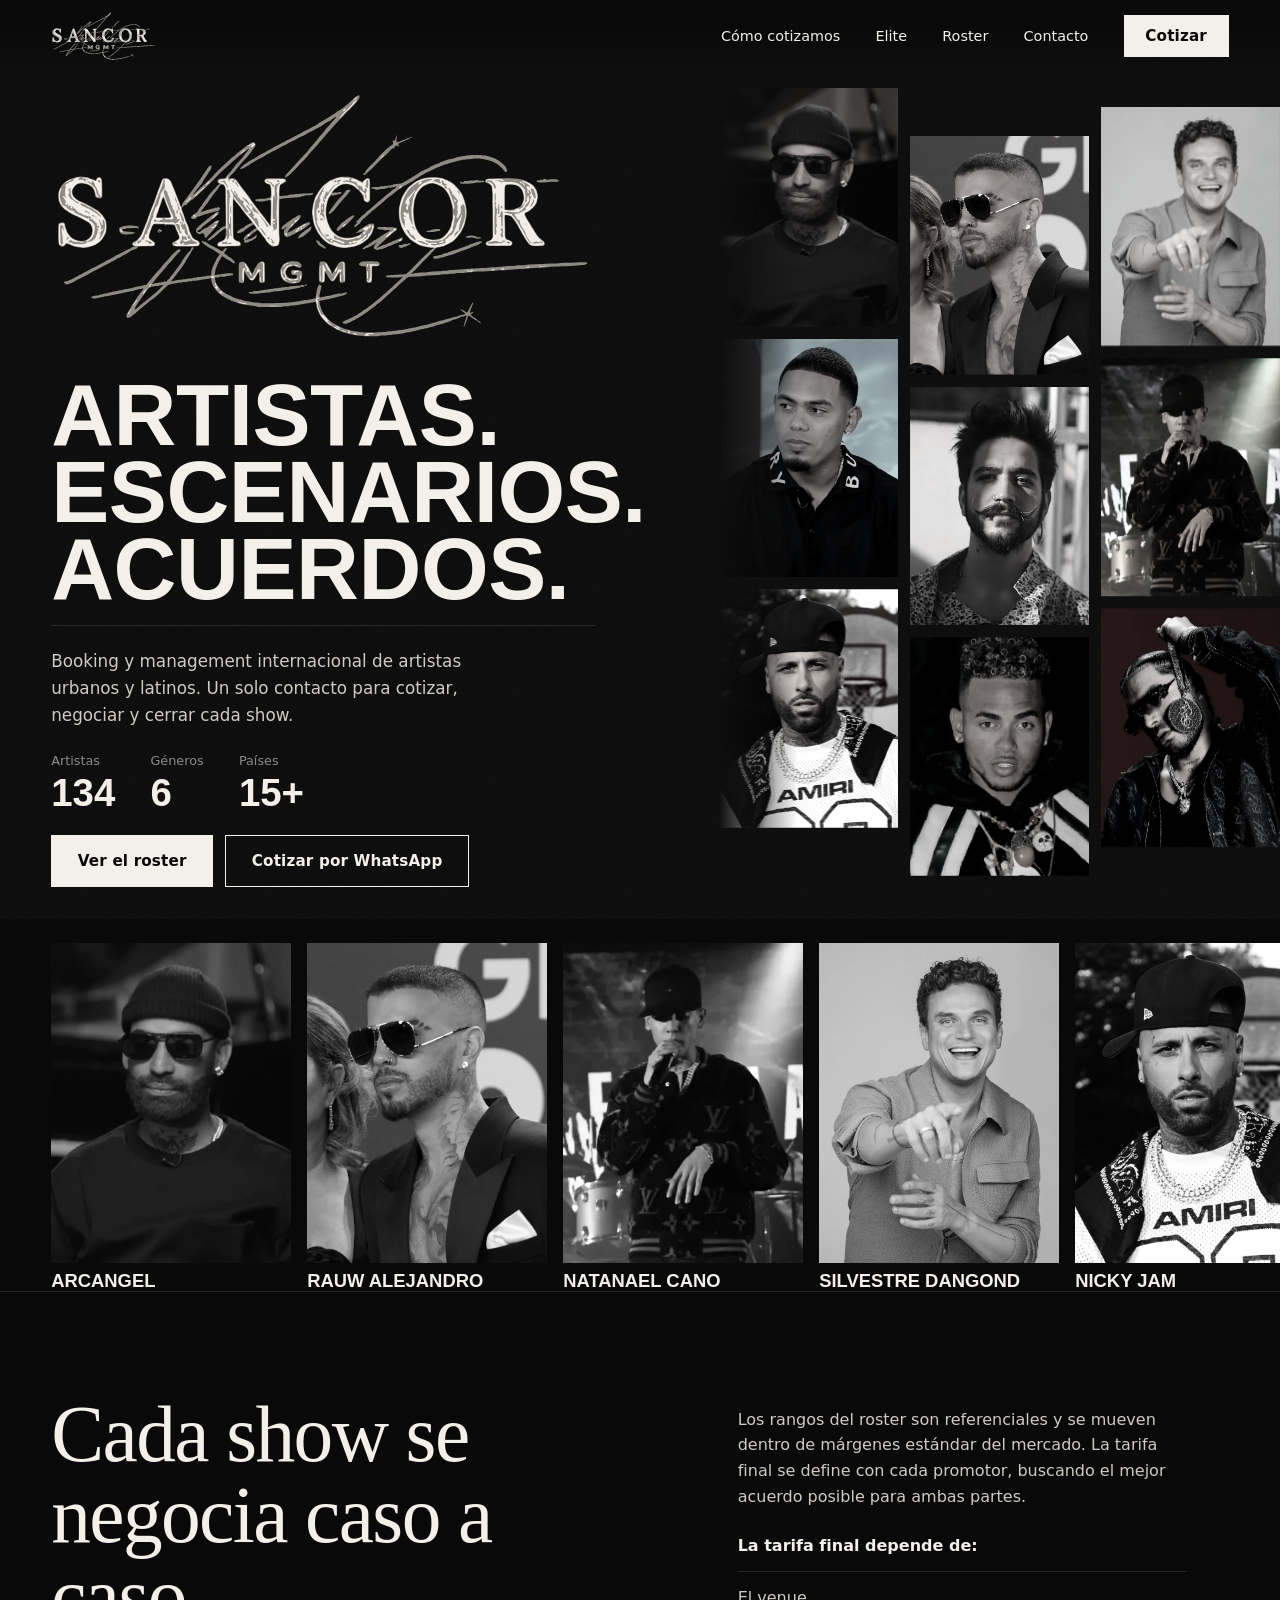
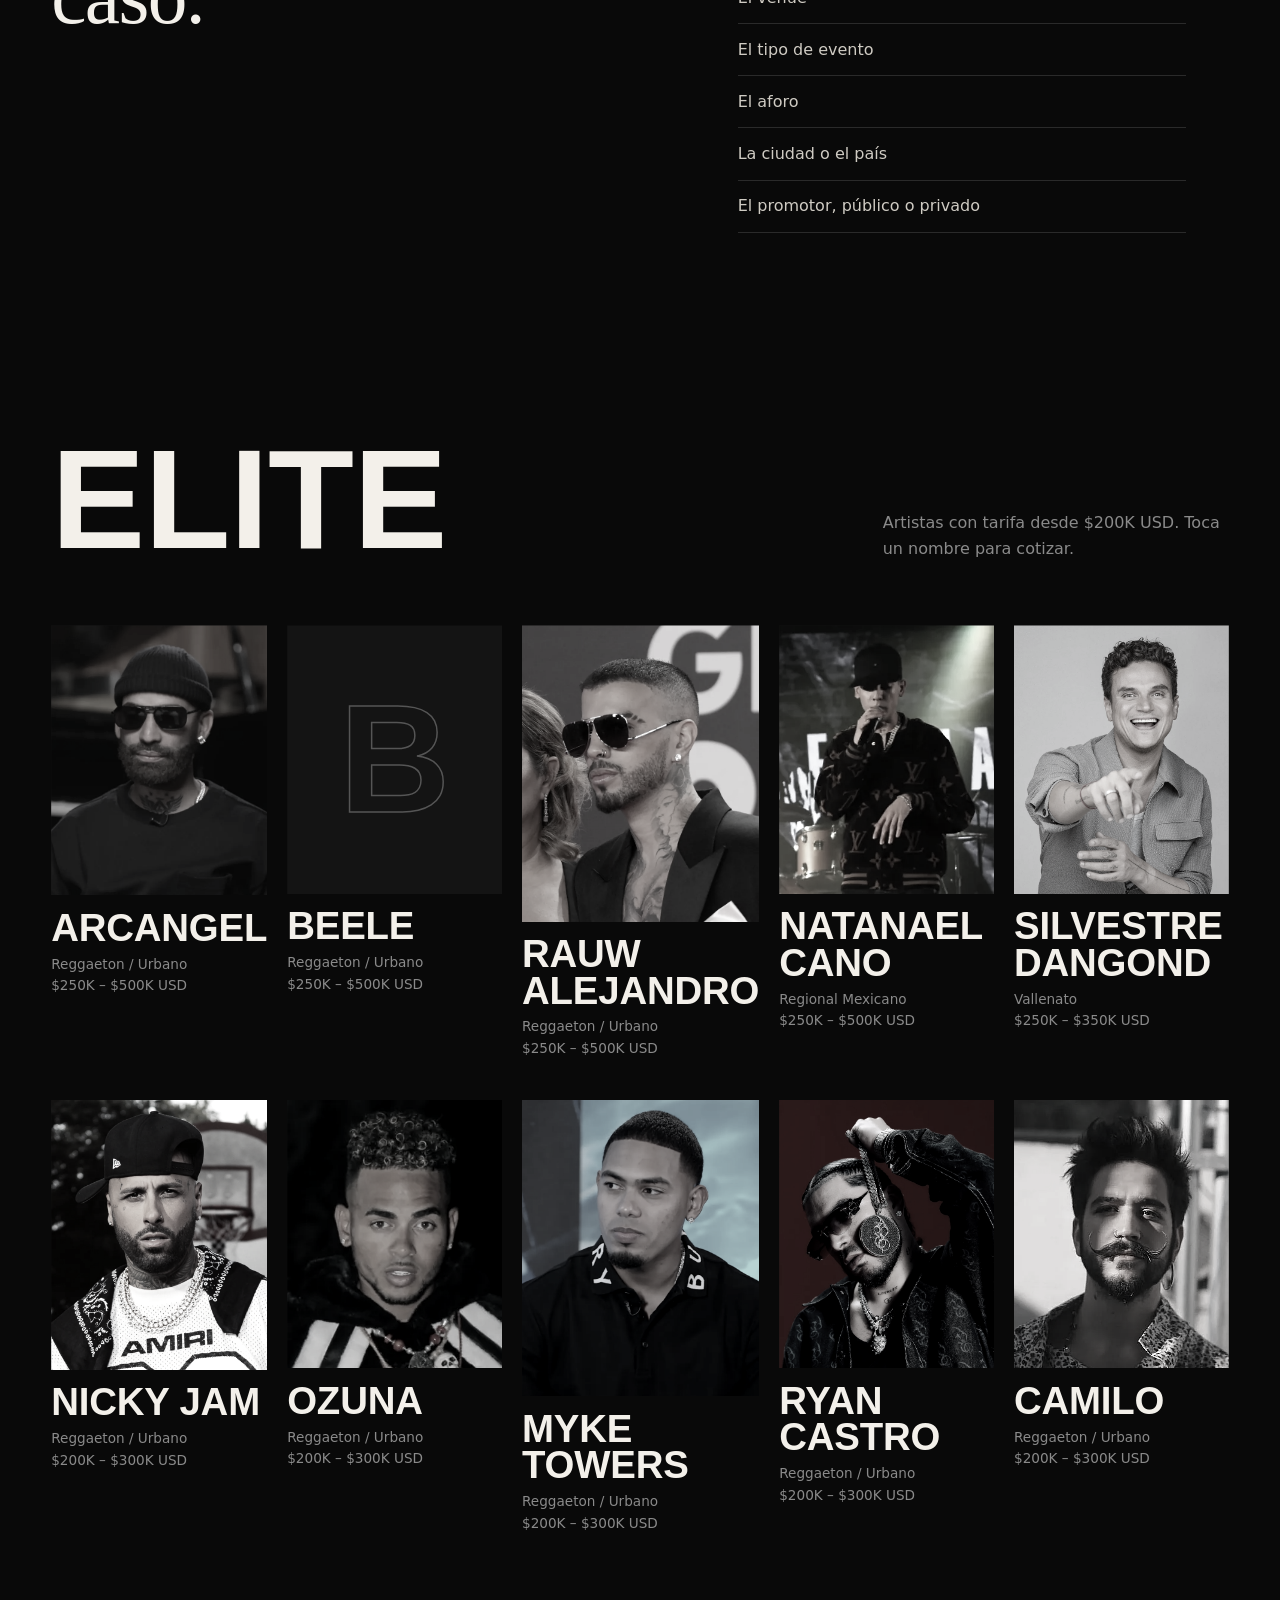
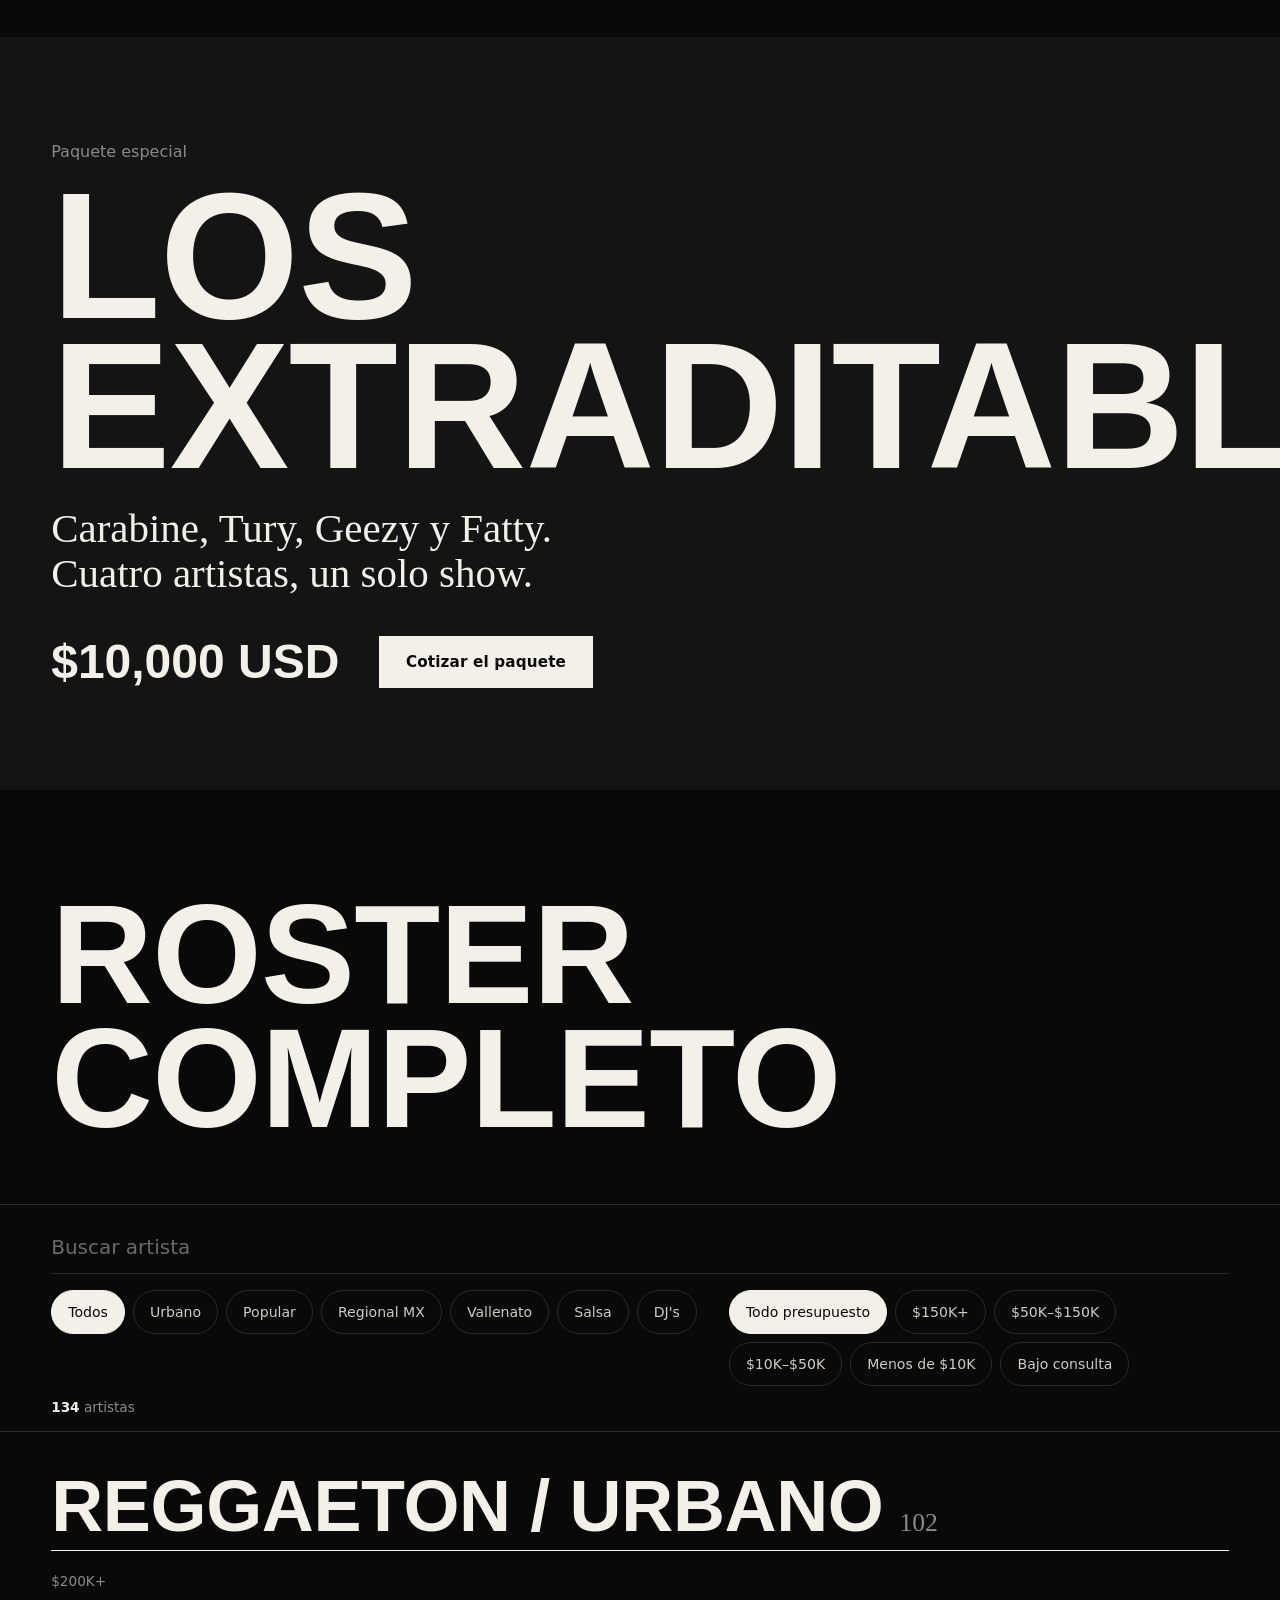
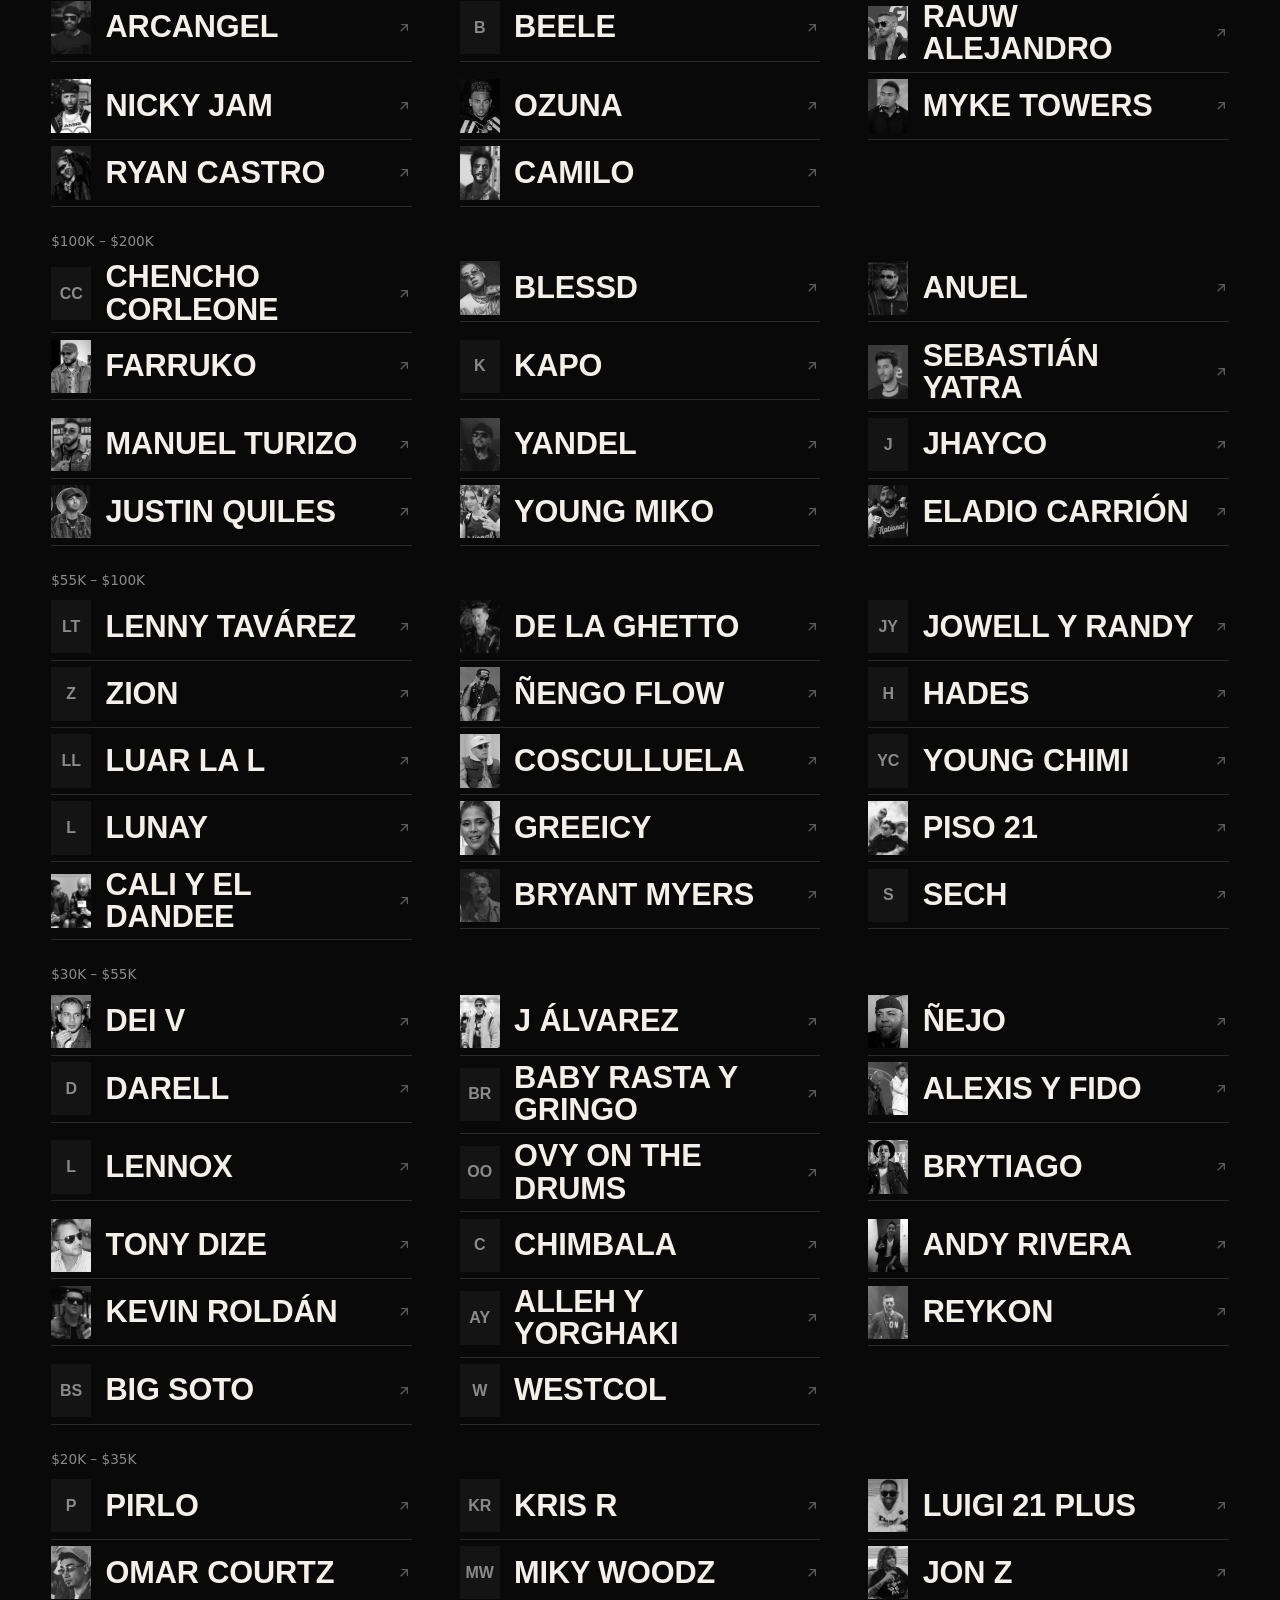
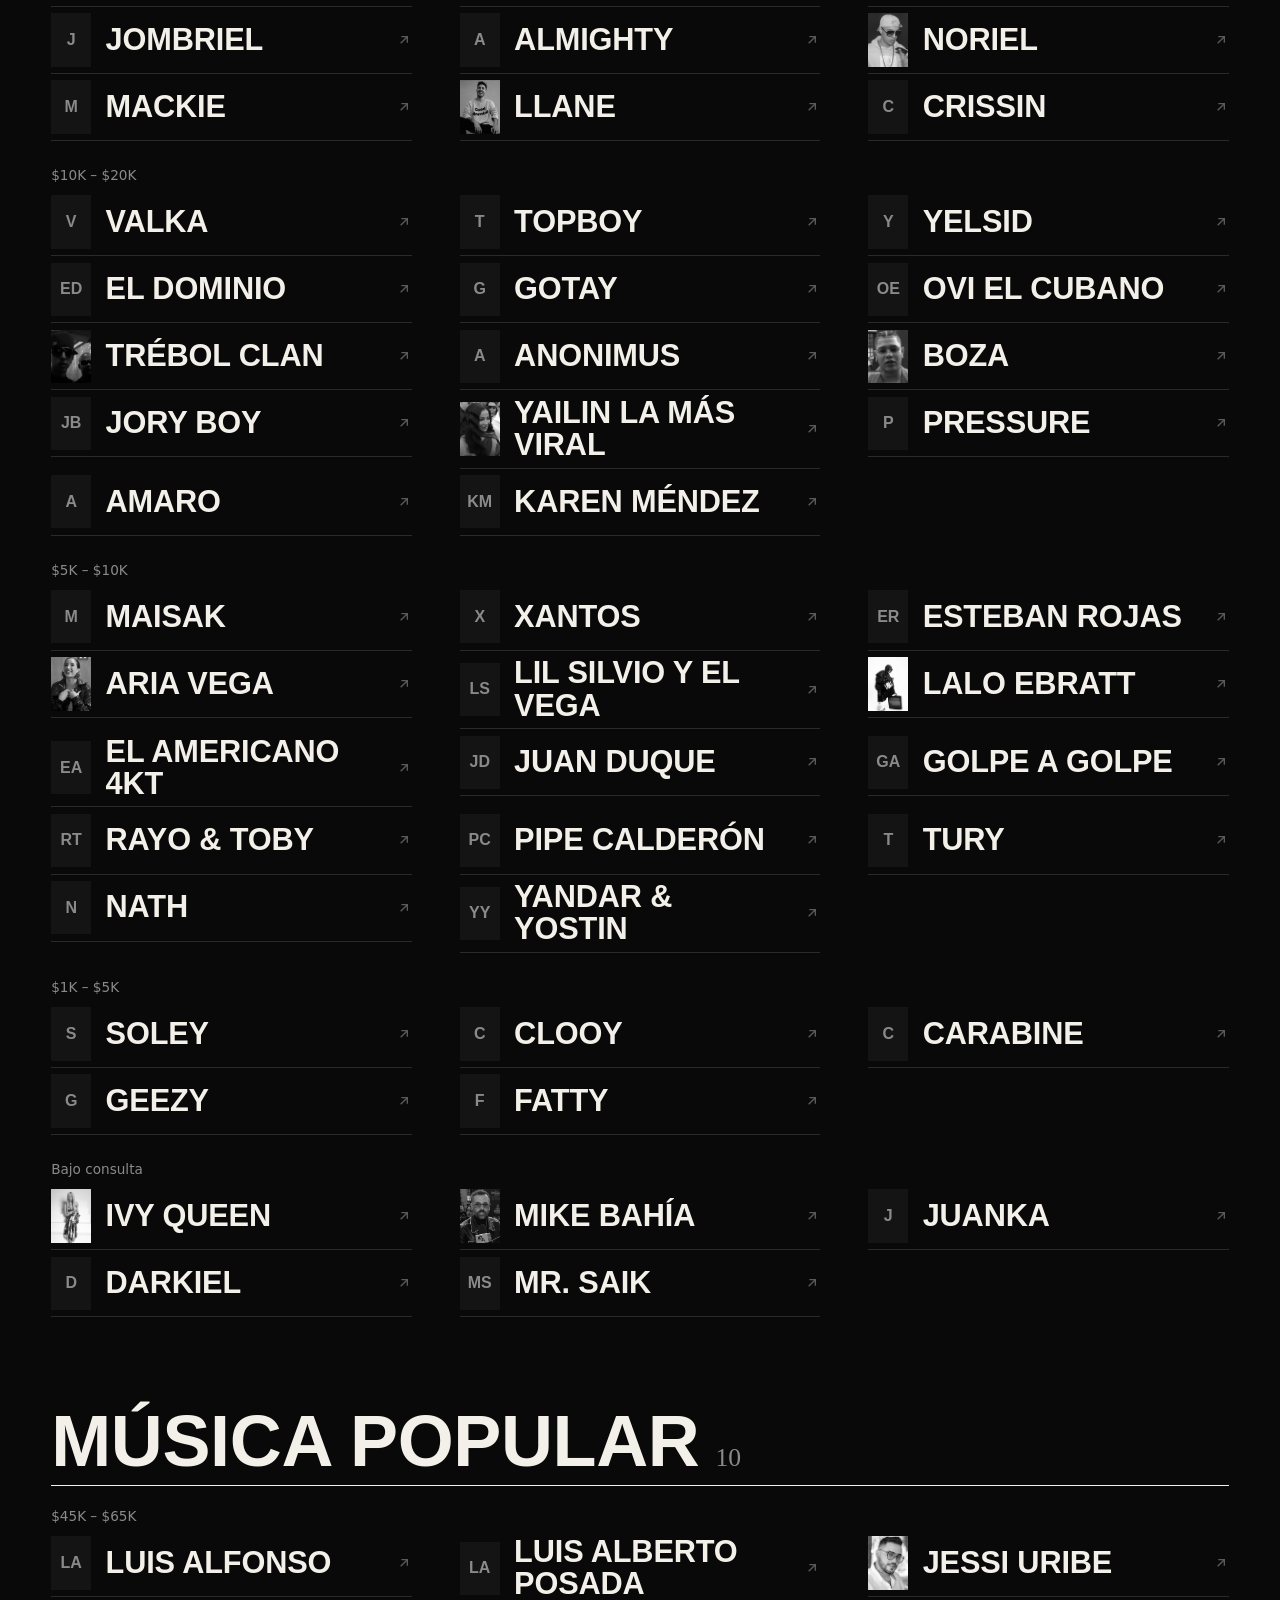
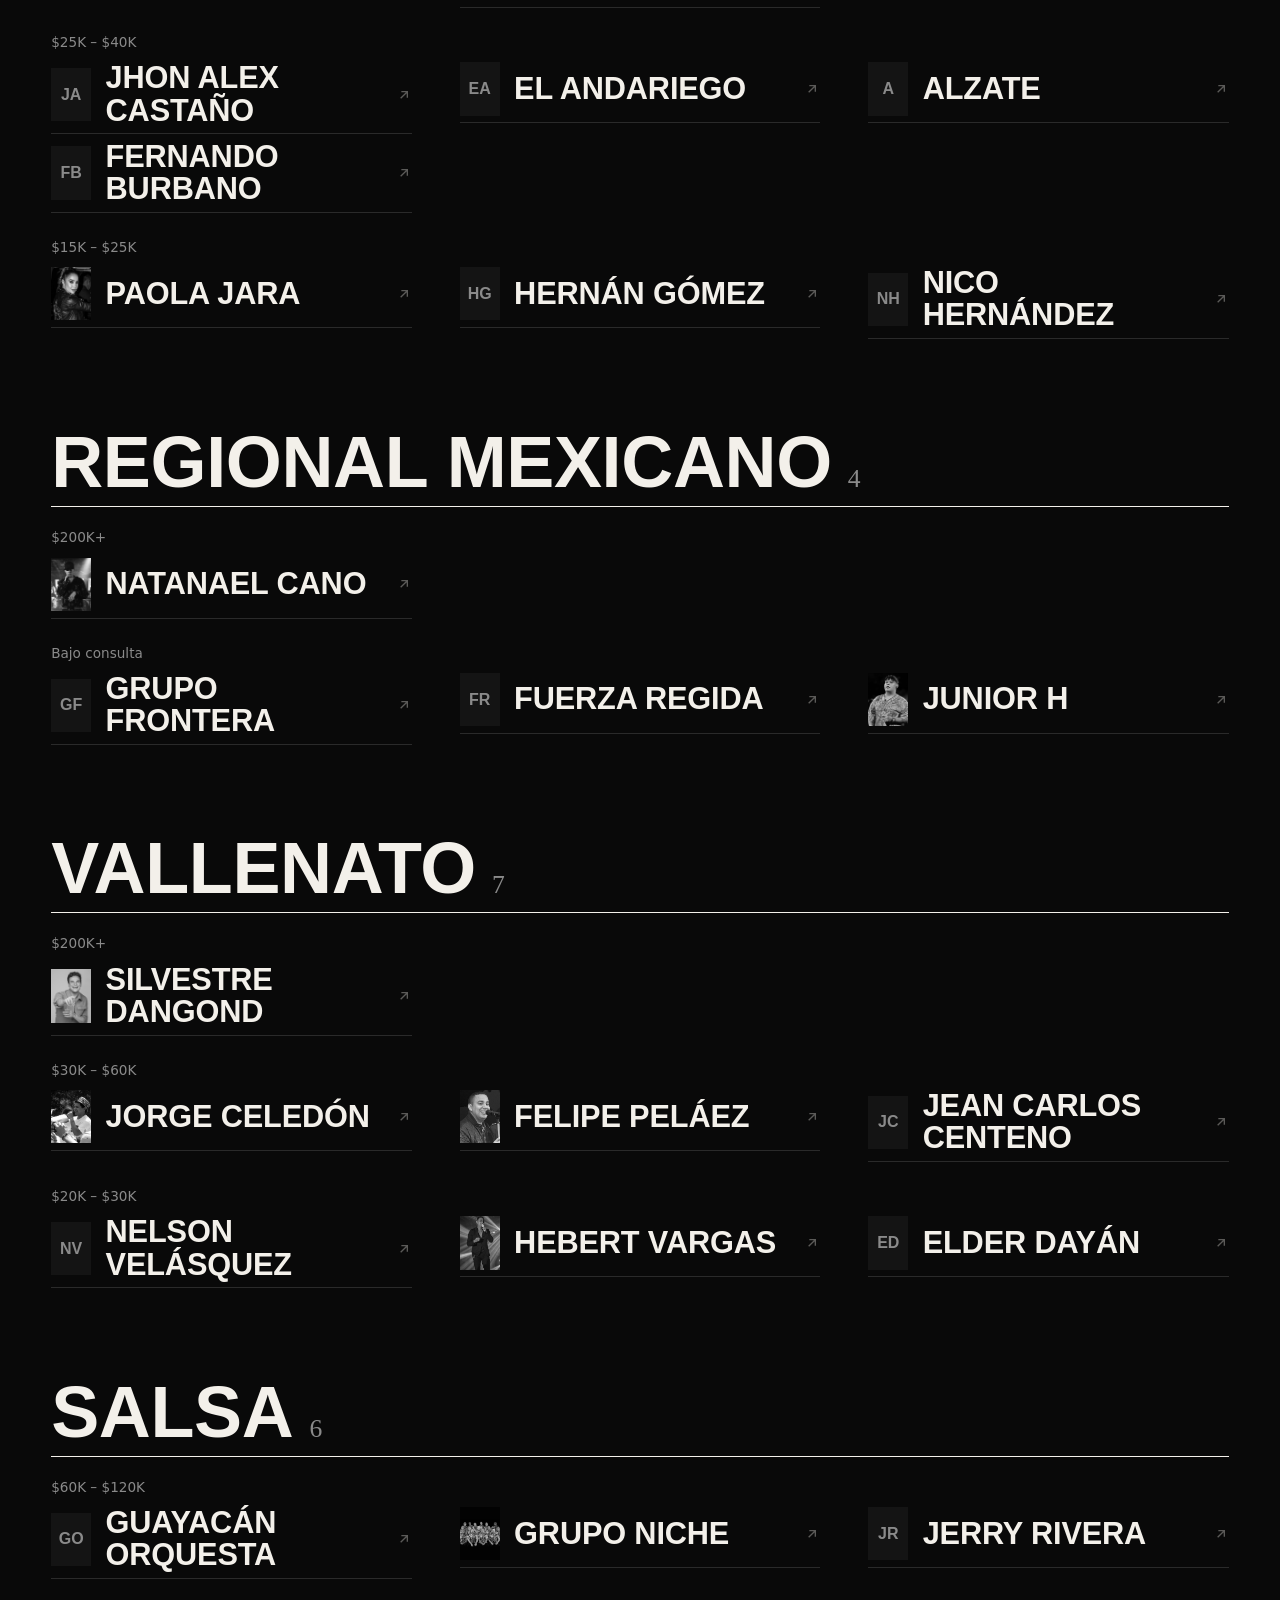
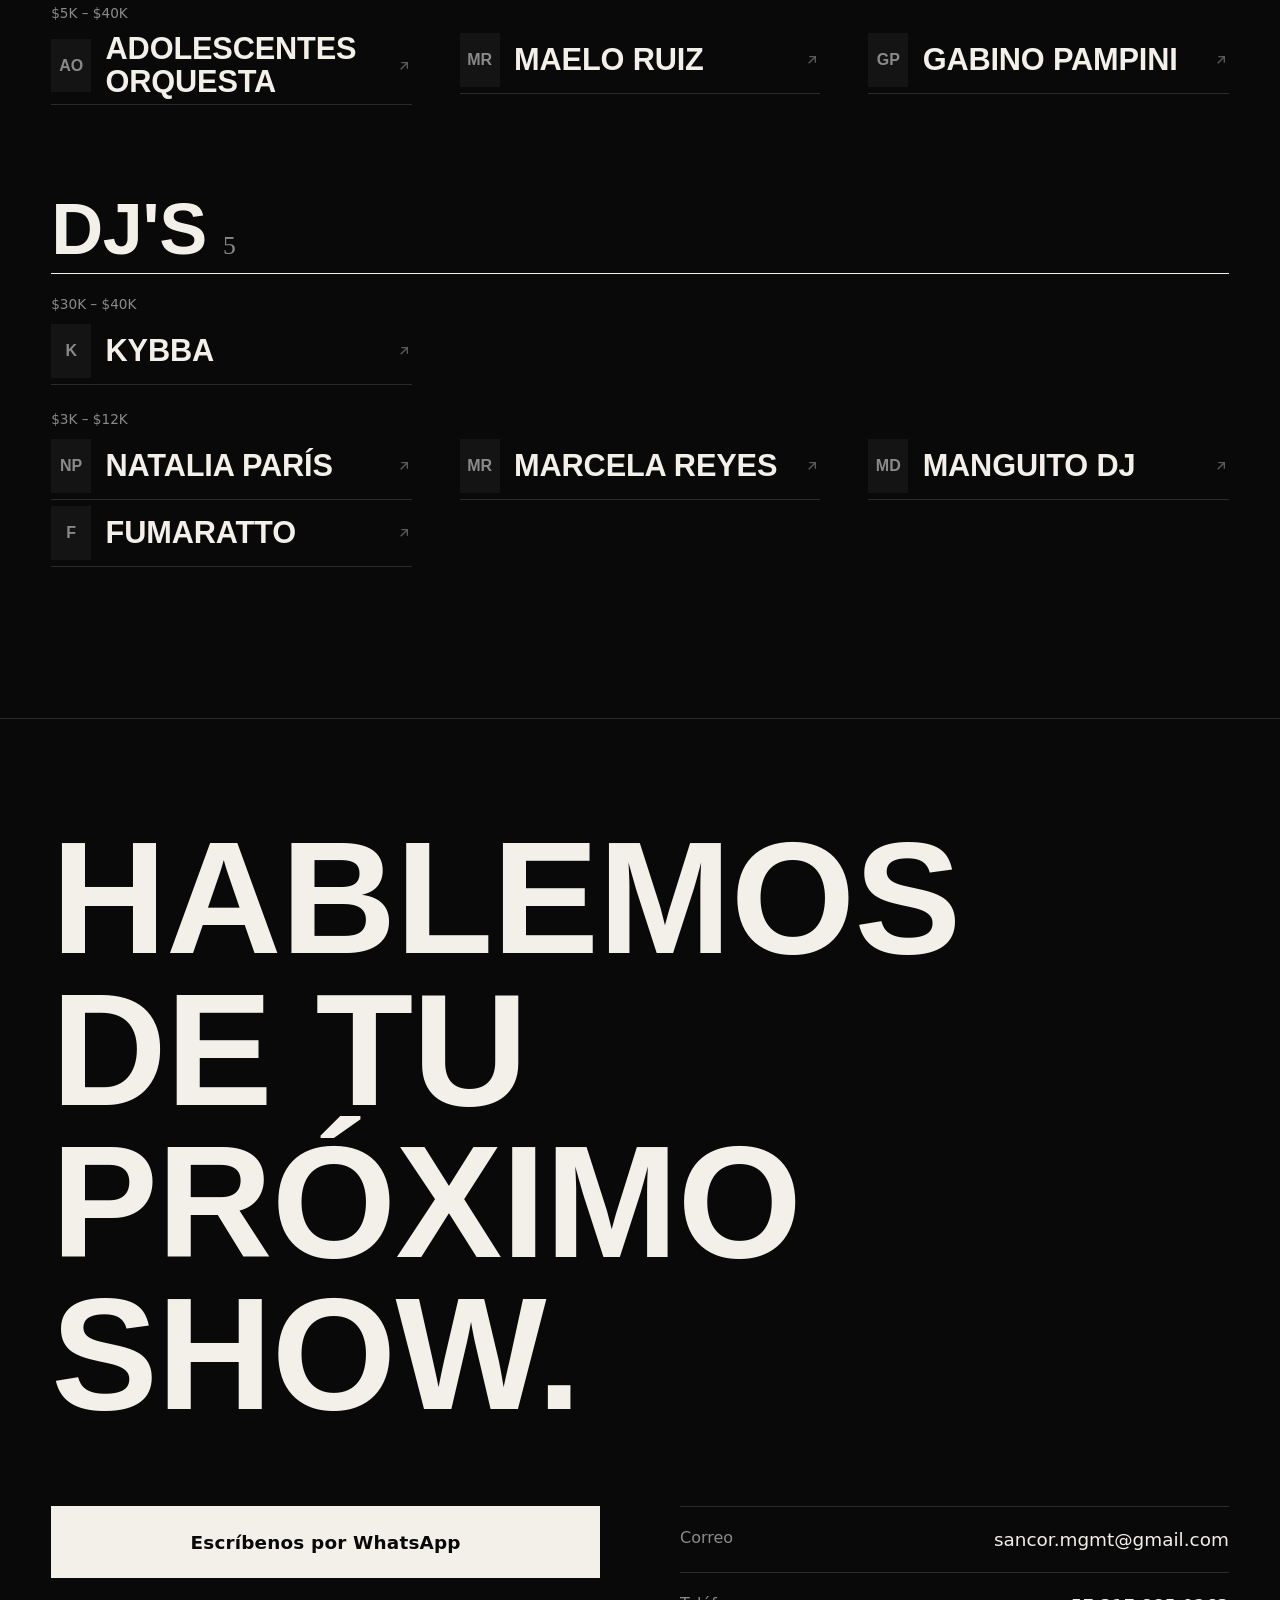
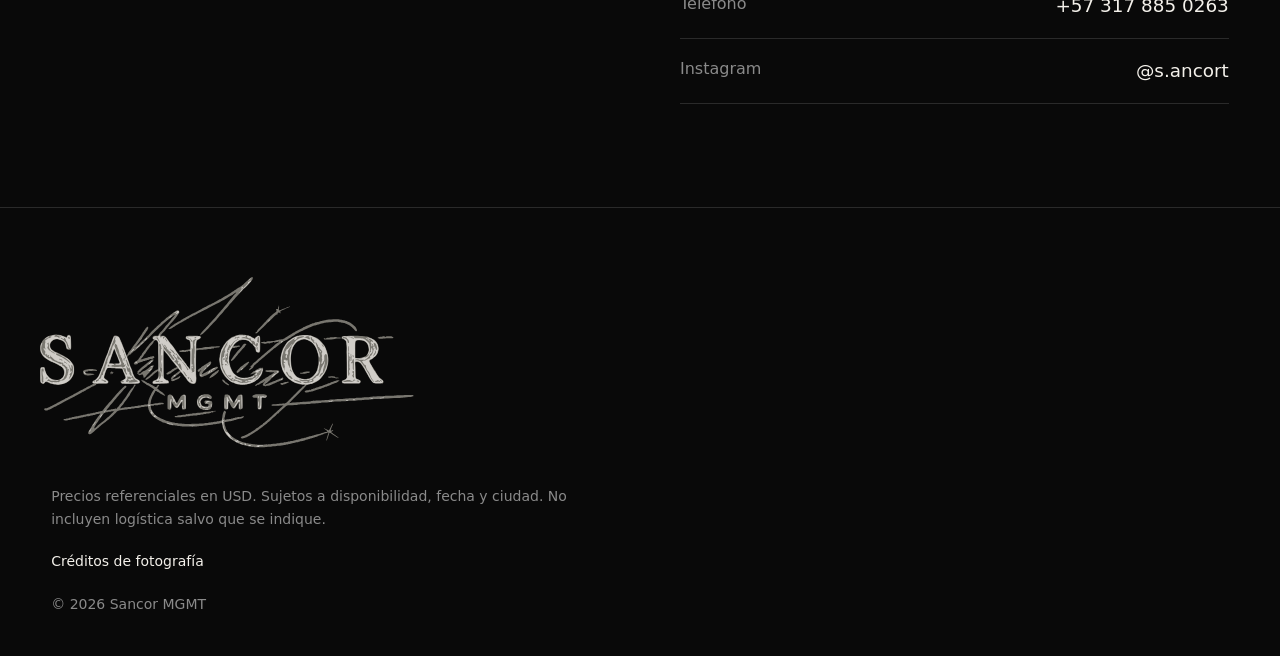
==== commit 2daa432d: "Hero: firma vectorial animada + collage de retratos; logo SVG; contraste y prioridad de carga Co-Aut" ====
--- a/index.html
+++ b/index.html
@@ -20,7 +20,6 @@
 <meta name="twitter:card" content="summary_large_image">
 <link rel="icon" href="favicon.svg" type="image/svg+xml">
 <link rel="preload" href="fonts/big-shoulders-display-latin-wght-normal.woff2" as="font" type="font/woff2" crossorigin>
-<link rel="preload" href="img/logo-light.webp" as="image" fetchpriority="high">
 <link rel="stylesheet" href="css/styles.css">
 <script>document.documentElement.classList.add('js');</script>
 <script src="js/main.js" defer></script>
@@ -30,7 +29,7 @@
 <div class="progress" aria-hidden="true"></div>
 
 <header class="site-header" id="top">
-  <a class="brand" href="#top" aria-label="SANCOR MGMT, inicio"><img src="img/logo-light.webp" alt="SANCOR MGMT" width="832" height="390"></a>
+  <a class="brand" href="#top" aria-label="SANCOR MGMT, inicio"><img src="img/sancor-logo.svg" alt="" width="832" height="390"></a>
   <nav class="nav" id="nav" aria-label="Principal">
     <a href="#cotizar">Cómo cotizamos</a>
     <a href="#elite">Elite</a>
@@ -43,25 +42,46 @@
 
 <main>
 <section class="hero" aria-labelledby="hero-title">
-  <img class="hero-logo" src="img/logo-light.webp" alt="" width="832" height="390" fetchpriority="high">
-  <h1 id="hero-title" class="hero-title">
-    <span class="mask"><span>Artistas.</span></span>
-    <span class="mask"><span>Escenarios.</span></span>
-    <span class="mask"><span>Acuerdos.</span></span>
-  </h1>
-  <div class="hero-foot">
-    <p class="hero-lede">Booking y management internacional de artistas urbanos y latinos. Un solo contacto para cotizar, negociar y cerrar cada show.</p>
-    <dl class="hero-stats">
-      <div><dt>Artistas</dt><dd>134</dd></div>
-      <div><dt>Géneros</dt><dd>6</dd></div>
-      <div><dt>Países</dt><dd>15+</dd></div>
-    </dl>
-    <div class="hero-cta">
-      <a class="btn btn-solid" href="#roster">Ver el roster</a>
-      <a class="btn btn-line" href="https://wa.me/573178850263?text=Hola%2C%20quiero%20informaci%C3%B3n%20sobre%20el%20roster%20de%20artistas" target="_blank" rel="noopener noreferrer">Cotizar por WhatsApp</a>
+  <div class="hero-copy">
+    <div class="hero-sign"><svg xmlns="http://www.w3.org/2000/svg" viewBox="0 0 832 390" role="img" aria-label="SANCOR MGMT"><defs><path id="sg-letters" fill="#f3f0ea" fill-rule="evenodd" d="M481.5 378.8C481.1 378.7 480.5 378.6 480.1 378.5C479.0 378.3 479.1 377.8 480.4 377.3C481.1 377.0 481.3 376.7 481.2 376.3C480.9 375.1 492.6 374.2 494.3 375.3C495.2 375.9 494.0 376.1 489.8 376.1C486.0 376.2 483.8 376.7 485.2 377.2C488.2 378.3 485.2 379.6 481.5 378.8ZM464.7 377.0C462.0 376.6 460.6 375.6 462.1 375.2C464.2 374.7 466.5 375.0 467.5 376.0C468.8 377.3 468.1 377.5 464.7 377.0ZM454.9 374.5C453.9 373.9 453.8 373.7 454.4 373.1C454.6 372.8 454.6 372.5 454.4 372.1C453.9 371.1 453.9 371.0 454.8 371.0C455.8 371.0 456.8 371.8 456.6 372.4C456.4 372.8 456.7 373.3 457.4 374.0C458.7 375.2 456.8 375.5 454.9 374.5ZM448.9 373.0C448.2 372.9 447.5 372.6 447.2 372.4C447.0 372.2 446.5 372.0 446.1 372.0C445.1 372.0 444.0 371.4 444.0 371.0C444.0 370.2 448.5 371.3 450.1 372.4C451.5 373.4 451.3 373.5 448.9 373.0ZM441.2 369.8C440.2 369.4 439.1 369.0 438.7 369.0C437.7 369.0 435.0 367.5 433.3 366.1C431.5 364.5 432.8 364.2 435.4 365.6C436.4 366.2 437.6 366.7 437.9 366.7C438.3 366.7 439.0 367.2 439.6 367.8C440.1 368.5 440.8 369.0 441.1 369.0C441.3 369.0 441.9 369.4 442.5 369.8C443.8 370.8 443.3 370.8 441.2 369.8ZM440.2 367.0C438.1 366.2 436.2 364.6 436.8 364.1C437.1 363.8 439.2 364.6 439.7 365.2C439.9 365.5 440.9 366.1 441.7 366.5C444.6 368.0 443.6 368.3 440.2 367.0ZM428.0 362.8C427.4 362.5 426.3 361.8 425.6 361.2C424.9 360.5 424.2 360.0 424.0 360.0C422.2 360.0 412.5 348.4 411.0 344.4C410.7 343.5 409.9 341.8 409.3 340.5C407.8 337.1 406.9 334.1 407.2 332.8C407.3 332.0 407.2 331.3 406.7 330.4C406.3 329.6 406.0 328.7 406.0 328.3C406.0 327.9 405.7 327.0 405.3 326.3C404.6 325.1 404.6 325.1 405.4 323.3C406.1 322.0 406.3 321.0 406.2 319.6C406.2 316.9 406.8 316.3 407.0 319.0C407.2 321.2 407.2 321.2 408.4 321.1C409.9 321.0 410.1 322.0 408.7 322.3C406.7 322.8 406.2 325.3 408.0 325.3C408.8 325.3 408.8 326.0 408.2 327.3C407.7 328.2 408.0 333.1 408.5 334.0C408.6 334.2 408.8 335.2 409.0 336.2C409.4 337.9 410.7 341.1 412.2 343.7C412.5 344.1 412.9 345.1 413.2 345.7C413.8 347.2 414.9 347.7 415.5 346.9C416.1 346.1 416.0 346.1 418.6 349.1C420.0 350.6 421.8 352.6 422.6 353.5C425.9 356.9 426.4 357.9 424.4 356.9C422.4 355.9 422.3 355.8 422.3 356.5C422.3 357.0 425.2 359.5 426.9 360.6C429.1 361.9 430.0 363.6 428.0 362.8ZM117.9 345.8C117.4 345.3 117.7 344.3 118.8 343.1C119.3 342.3 120.1 341.2 120.5 340.6C120.9 340.0 121.3 339.2 121.5 338.9C122.1 338.0 122.7 337.5 122.7 337.9C122.7 338.0 122.4 338.5 122.1 339.0C121.0 340.5 120.1 342.5 119.9 343.8C119.6 345.6 118.7 346.5 117.9 345.8ZM124.7 333.7C124.7 333.1 127.0 329.3 127.3 329.3C127.4 329.3 127.9 328.6 128.4 327.6C129.2 325.8 131.2 323.4 131.5 323.7C131.8 324.1 130.4 327.0 129.3 328.2C128.8 328.8 128.3 329.6 128.3 329.8C128.3 330.1 127.9 330.6 127.5 330.9C127.0 331.2 126.1 332.1 125.6 332.8C125.1 333.5 124.7 333.9 124.7 333.7ZM333.6 333.7C332.9 333.2 334.3 333.1 340.1 333.0C345.2 333.0 347.4 333.3 345.1 333.8C343.7 334.1 334.1 333.9 333.6 333.7ZM296.5 330.3C296.1 330.2 295.2 330.0 294.5 330.0C291.9 330.0 285.3 327.5 285.3 326.6C285.3 326.4 285.7 326.4 286.1 326.5C286.5 326.6 287.4 326.8 288.2 327.0C288.9 327.2 290.3 327.7 291.2 328.1C292.5 328.8 293.2 329.0 295.1 329.0C297.5 329.0 299.3 329.6 298.8 330.4C298.6 330.7 297.4 330.7 296.5 330.3ZM259.3 314.4C257.9 313.5 257.0 312.5 257.0 311.8C257.0 311.7 257.5 311.7 258.2 311.7C259.3 311.9 259.4 311.8 259.2 310.9C258.8 309.5 259.9 309.7 261.6 311.6C262.5 312.5 263.8 313.6 264.5 314.1C266.5 315.6 265.3 315.6 263.1 314.1C260.0 312.0 259.0 312.0 260.7 314.1C261.9 315.7 261.4 315.7 259.3 314.4ZM140.7 314.8C140.7 313.4 141.6 311.7 143.4 309.9C145.8 307.5 146.5 307.3 145.5 309.3C143.9 312.5 140.7 316.1 140.7 314.8ZM253.6 308.4C250.9 305.5 250.2 304.2 251.3 303.9C252.2 303.7 252.2 302.8 251.3 301.4C250.3 299.7 250.5 297.8 251.6 298.9C252.0 299.3 252.5 300.2 252.6 300.9C252.8 301.6 253.4 302.7 254.0 303.3C254.5 303.9 255.0 304.5 255.0 304.7C255.0 304.9 255.5 305.6 256.0 306.2C257.9 308.4 256.9 308.8 254.9 306.6C254.0 305.6 253.5 305.3 253.3 305.6C252.9 306.0 253.3 307.0 254.4 308.2C255.6 309.5 254.9 309.7 253.6 308.4ZM149.5 303.6C149.7 303.4 150.0 302.9 150.3 302.6C150.5 302.3 150.8 301.5 151.0 301.0C151.2 299.7 152.1 299.0 152.7 299.6C153.0 299.9 153.0 300.2 152.7 300.7C152.0 302.1 151.5 302.9 151.0 303.5C150.5 304.1 149.2 304.2 149.5 303.6ZM368.7 297.7C367.9 297.2 368.7 296.6 370.1 296.7C370.9 296.7 372.0 296.7 372.6 296.5C374.4 296.1 376.0 297.2 374.5 297.8C373.7 298.1 369.2 298.0 368.7 297.7ZM484.8 296.6C483.9 296.1 483.7 295.7 483.7 294.6C483.7 293.5 484.0 293.4 484.8 294.3C485.9 295.5 487.0 295.2 486.8 293.9C486.7 293.1 486.8 292.5 487.5 291.5C488.8 289.6 489.0 272.9 487.7 271.1C486.9 270.0 487.1 269.6 488.4 269.7C488.8 269.8 490.3 269.7 491.7 269.5C493.7 269.3 494.7 269.4 496.1 269.8C497.7 270.4 497.9 270.4 499.2 269.9C500.8 269.2 501.7 269.7 501.0 271.0C500.5 271.9 499.4 272.1 496.1 271.8C491.6 271.4 491.6 271.4 490.9 272.4C490.3 273.2 490.3 273.9 490.2 283.9C490.0 296.0 490.1 295.7 487.5 296.5C485.4 297.1 485.7 297.1 484.8 296.6ZM320.0 296.0C319.2 294.6 319.2 289.0 320.0 289.0C320.6 289.0 321.1 291.1 320.9 292.7C320.7 294.1 320.8 294.5 321.5 295.3C322.0 295.8 322.2 296.3 322.1 296.5C321.7 296.9 320.3 296.6 320.0 296.0ZM414.8 296.3C414.5 296.0 414.5 295.7 414.8 295.2C415.1 294.8 415.3 293.6 415.3 292.2C415.3 290.9 415.3 286.4 415.4 282.2C415.4 277.9 415.3 273.6 415.2 272.6C414.9 270.6 414.9 270.6 416.0 270.7C417.1 270.8 417.2 270.9 417.2 272.0C417.2 273.1 419.1 276.7 420.2 277.9C421.0 278.8 420.8 280.2 420.0 279.5C418.3 278.0 418.0 279.7 418.0 289.2C418.0 294.9 417.9 295.6 417.4 296.1C416.7 296.8 415.3 296.8 414.8 296.3ZM324.6 296.2C324.2 295.2 323.9 279.1 324.1 272.0C324.2 268.1 324.0 267.7 322.2 267.7C320.9 267.7 320.5 267.4 321.0 266.8C321.8 265.9 325.5 266.9 326.0 268.1C326.3 268.8 326.3 295.5 326.0 295.9C325.6 296.3 324.7 296.5 324.6 296.2ZM293.0 293.4C292.5 290.4 292.5 281.0 293.0 280.0C293.2 279.7 293.3 278.6 293.3 277.7C293.3 275.8 293.7 275.4 295.0 276.0C295.8 276.3 296.2 276.3 296.8 276.1C297.7 275.7 298.1 276.4 297.3 276.8C295.3 278.1 295.0 279.4 295.0 287.0C295.0 294.1 294.8 295.6 293.8 295.9C293.6 296.0 293.3 294.9 293.0 293.4ZM442.5 295.4C441.8 294.8 441.9 287.0 442.6 285.3C443.1 284.1 443.8 285.7 443.7 287.7C443.5 289.9 443.6 293.7 443.8 294.9C444.1 296.2 443.4 296.4 442.5 295.4ZM411.4 295.2C410.9 294.7 410.9 272.6 411.4 271.9C411.9 271.1 412.4 273.4 412.1 274.8C411.8 275.6 411.8 276.9 412.1 278.4C412.3 279.8 412.3 282.1 412.2 283.6C412.1 285.1 412.2 287.3 412.4 288.4C412.6 289.6 412.7 290.8 412.7 291.2C412.7 291.5 412.7 292.7 412.7 293.8C412.7 295.7 412.2 296.2 411.4 295.2ZM357.7 294.2C356.2 293.1 354.3 291.0 354.3 290.4C354.3 290.3 353.9 289.5 353.3 288.7C351.8 286.7 351.2 279.5 352.3 277.7C352.8 277.0 352.9 277.6 353.2 281.3C353.3 283.3 353.6 285.0 354.0 285.8C354.3 286.6 354.7 287.5 354.8 288.0C355.3 290.0 357.4 291.5 358.1 290.3C358.7 289.4 358.7 289.1 358.4 288.2C358.1 287.6 357.8 286.4 357.6 285.5C357.2 283.6 356.7 283.1 356.1 283.9C355.5 284.9 354.8 283.9 355.3 282.8C355.5 282.4 355.7 281.5 355.7 281.0C355.7 279.8 356.8 277.3 357.6 276.8C358.0 276.5 358.4 275.9 358.5 275.4C359.0 273.0 363.8 270.3 367.5 270.3C370.8 270.3 370.2 271.5 366.7 272.0C363.7 272.4 361.5 274.2 359.2 277.8C358.8 278.4 358.2 279.3 357.9 279.7C357.2 280.8 357.6 283.1 359.4 286.6C360.6 288.9 360.7 289.4 360.4 290.1C360.2 290.5 360.0 291.1 360.1 291.5C360.2 292.2 359.4 292.3 358.2 291.8C357.1 291.4 357.6 292.7 359.1 294.0C360.9 295.7 359.9 295.8 357.7 294.2ZM447.7 293.2C447.8 292.1 447.6 289.0 447.4 286.3C447.1 282.5 447.0 273.3 447.3 268.8C447.4 267.8 446.5 267.4 444.9 267.6C443.9 267.7 443.6 267.7 443.7 267.3C444.0 266.6 447.5 266.7 448.2 267.4C448.9 268.1 449.5 292.8 448.9 294.6C448.4 296.3 447.6 295.4 447.7 293.2ZM363.5 293.4C361.8 292.5 361.1 292.0 361.1 291.4C360.9 290.6 362.2 290.3 362.8 291.0C364.0 292.2 369.4 293.3 371.4 292.8C372.6 292.6 374.0 292.3 374.7 292.3C375.5 292.3 376.0 292.1 376.5 291.4C377.2 290.5 377.2 290.5 377.8 291.4C378.6 292.6 378.3 293.3 377.2 293.3C376.7 293.3 376.0 293.5 375.6 293.7C375.2 293.9 373.6 294.2 372.0 294.2C370.4 294.3 368.4 294.5 367.5 294.5C366.1 294.6 365.5 294.5 363.5 293.4ZM429.7 294.0C429.4 293.5 429.4 293.3 429.8 293.2C430.1 293.1 430.6 292.9 430.8 292.8C431.1 292.8 431.3 292.4 431.3 292.1C431.3 291.7 431.7 291.3 432.2 291.1C432.7 290.8 433.0 290.4 433.0 289.9C433.0 289.5 433.6 288.3 434.3 287.3C437.6 282.8 438.3 281.6 438.3 280.6C438.3 277.8 440.4 276.5 443.2 277.5C444.9 278.2 444.9 278.3 443.9 279.8C443.4 280.4 443.0 281.2 442.8 281.6C442.6 282.3 442.6 282.3 442.0 281.6C441.2 280.5 440.4 281.2 438.5 284.6C434.2 292.4 430.8 296.0 429.7 294.0ZM305.5 293.2C303.1 291.9 303.7 290.4 306.2 291.4C307.7 291.9 308.6 291.5 309.4 289.7C309.7 288.9 310.4 287.8 310.9 287.3C312.3 285.9 314.6 282.2 315.3 280.2C316.2 277.5 316.4 277.3 318.6 277.4C320.7 277.5 321.0 278.0 320.3 279.7C320.0 280.5 319.8 280.6 318.7 280.6C317.3 280.5 315.8 282.5 312.0 289.3C309.5 293.8 308.1 294.7 305.5 293.2ZM381.0 292.4C380.5 291.4 381.0 285.7 381.6 285.7C382.7 285.7 383.1 291.5 382.0 292.5C381.4 293.0 381.4 293.0 381.0 292.4ZM483.3 288.9C483.2 284.5 483.3 280.2 483.7 279.9C484.9 278.6 485.4 289.2 484.3 291.4C483.6 292.6 483.3 291.9 483.3 288.9ZM245.7 290.1C244.5 288.6 245.5 286.4 247.0 287.4C247.6 287.8 247.9 287.9 248.5 287.6C249.7 287.1 250.2 287.6 249.8 289.1C249.5 290.1 249.4 290.2 248.4 290.1C247.7 290.0 247.3 290.1 247.1 290.5C246.8 291.2 246.5 291.1 245.7 290.1ZM304.9 285.3C304.2 284.6 303.7 283.7 303.7 283.3C303.6 281.1 303.6 281.1 299.1 280.5C297.4 280.2 297.3 279.5 298.8 278.7C299.3 278.5 299.7 278.1 299.7 277.9C299.7 277.2 297.9 273.1 297.3 272.5C297.0 272.1 296.7 271.4 296.7 270.9C296.7 270.4 296.5 269.7 296.3 269.2C295.5 266.9 298.2 269.5 299.6 272.2C300.2 273.4 300.8 274.4 301.0 274.5C301.6 274.9 303.3 278.7 303.3 279.7C303.3 280.2 303.8 280.9 304.5 281.6C305.1 282.2 305.7 283.3 306.0 284.0C306.2 284.7 306.6 285.4 306.8 285.5C307.5 285.7 307.5 286.7 306.8 286.6C306.4 286.6 305.6 286.0 304.9 285.3ZM371.2 283.8C370.9 283.5 371.0 280.9 371.3 280.4C371.9 279.4 377.9 279.0 378.7 279.8C379.3 280.6 378.6 281.1 376.5 281.3C374.8 281.4 374.5 281.5 373.6 282.7C372.6 283.9 371.8 284.3 371.2 283.8ZM427.0 281.8C426.5 281.2 425.9 280.4 425.6 279.9C425.3 279.5 424.7 279.0 424.3 278.8C423.7 278.6 422.1 275.7 421.5 273.7C421.4 273.2 420.9 272.4 420.5 271.9C419.9 271.2 419.7 270.5 419.7 269.5C419.7 267.5 420.4 267.5 421.6 269.7C422.1 270.6 423.3 272.6 424.3 274.1C427.8 279.5 429.5 284.6 427.0 281.8ZM433.8 281.2C433.4 280.3 436.8 274.3 437.7 274.3C438.5 274.3 437.9 276.7 436.7 278.7C435.3 281.1 434.1 282.1 433.8 281.2ZM637.5 280.7C636.7 280.3 635.5 279.1 635.7 278.8C635.9 278.7 636.4 278.9 637.0 279.1C638.7 280.1 644.0 279.5 644.0 278.5C644.0 277.8 644.6 277.9 645.0 278.7C645.4 279.4 643.8 280.7 642.3 280.7C641.9 280.7 640.8 280.7 639.8 280.8C638.9 280.9 637.9 280.9 637.5 280.7ZM674.0 278.7C672.8 277.9 675.5 276.8 677.5 277.3C678.2 277.4 678.8 277.7 678.9 277.9C679.2 278.7 675.1 279.4 674.0 278.7ZM688.5 277.4C688.0 277.3 688.0 277.2 688.9 276.6C689.4 276.3 690.1 275.8 690.3 275.6C690.7 275.4 691.2 275.5 692.5 276.0C694.9 277.1 691.7 278.2 688.5 277.4ZM727.0 274.7C726.4 274.2 727.1 273.7 728.3 273.7C728.7 273.7 729.3 273.5 729.7 273.3C730.6 272.8 732.0 273.2 732.0 273.8C732.0 274.8 728.2 275.5 727.0 274.7ZM483.2 272.7C482.9 270.8 483.5 269.3 484.7 269.3C485.7 269.3 485.7 269.8 484.7 272.1C483.6 274.8 483.5 274.8 483.2 272.7ZM746.5 273.7C745.3 273.2 746.9 272.8 750.7 272.5C752.6 272.4 754.4 272.1 754.7 272.0C755.3 271.7 756.3 271.9 756.3 272.3C756.3 272.5 755.2 272.7 753.8 272.8C752.3 272.9 750.4 273.3 749.5 273.5C747.7 274.1 747.5 274.1 746.5 273.7ZM355.0 272.4C355.0 270.9 360.4 267.3 362.6 267.3C363.8 267.3 363.1 268.0 360.3 269.3C359.1 269.9 357.6 271.0 357.0 271.7C355.6 273.1 355.0 273.3 355.0 272.4ZM375.5 272.4C371.3 270.9 370.7 270.1 374.1 270.5C376.2 270.7 377.7 271.6 377.7 272.6C377.7 273.1 377.2 273.1 375.5 272.4ZM585.9 243.8C585.0 243.6 582.8 243.4 581.1 243.4C578.0 243.4 573.4 242.6 566.3 240.6C561.6 239.4 550.3 232.3 547.3 228.6C546.5 227.7 545.1 226.1 544.2 225.0C543.3 224.0 542.3 222.6 541.9 221.8C541.5 221.1 540.7 219.7 540.0 218.7C537.4 214.8 535.0 208.1 533.5 200.4C532.8 196.9 532.4 185.9 532.9 183.5C535.2 172.7 536.7 168.2 539.1 164.4C540.0 162.9 541.4 160.7 542.0 159.6C544.3 155.5 548.0 151.0 550.0 149.7C551.0 149.1 552.5 147.9 553.3 147.2C557.3 143.5 566.2 139.0 569.6 139.0C570.0 139.0 571.0 138.8 571.7 138.5C575.7 137.3 589.3 136.6 592.7 137.5C593.7 137.8 594.9 138.0 595.4 138.0C598.2 138.0 609.6 142.8 613.1 145.5C616.0 147.6 622.8 154.8 624.5 157.4C625.1 158.4 625.8 159.4 626.0 159.5C628.1 160.8 633.7 176.3 634.2 182.3C634.3 183.6 634.5 185.4 634.7 186.2C635.2 188.1 634.5 197.4 633.6 200.8C633.4 201.6 633.2 202.8 633.0 203.5C632.0 208.7 631.5 210.2 629.3 214.6C626.1 221.0 623.2 225.3 618.2 230.6C615.1 233.9 613.7 234.8 607.0 238.2C600.5 241.6 600.6 241.5 592.2 243.2C590.9 243.4 589.3 243.8 588.7 244.0C588.0 244.2 587.5 244.3 587.5 244.3C587.5 244.3 586.8 244.1 585.9 243.8ZM445.0 243.5C443.0 243.2 440.6 242.9 439.7 242.7C438.9 242.5 437.4 242.2 436.5 242.0C435.6 241.8 433.6 241.0 432.0 240.3C430.5 239.6 429.0 239.0 428.7 239.0C422.8 239.0 409.4 224.9 405.2 214.2C404.7 212.9 404.0 211.3 403.7 210.7C403.0 209.3 402.1 206.1 401.7 203.2C399.6 189.8 399.6 189.8 400.3 186.3C400.7 184.6 401.0 182.5 401.0 181.6C401.0 180.7 401.3 178.9 401.7 177.6C402.1 176.3 402.7 174.1 403.0 172.8C404.2 168.2 405.2 165.8 406.6 164.1C407.0 163.4 408.0 161.8 408.8 160.5C411.1 156.3 416.4 149.8 418.8 148.3C421.5 146.5 423.9 144.7 424.7 143.8C425.7 142.7 427.1 142.0 428.1 142.0C428.5 142.0 430.5 141.2 432.5 140.2C437.3 137.9 440.6 136.9 443.3 136.9C444.5 137.0 446.8 137.0 448.5 137.1C450.2 137.1 451.8 137.3 452.3 137.4C452.7 137.6 453.7 137.6 454.7 137.3C456.9 136.7 458.4 137.7 456.4 138.4C455.0 138.9 455.1 139.4 456.7 140.3C458.5 141.4 457.2 141.9 454.6 141.3C452.8 140.8 450.2 141.2 447.7 142.4C445.8 143.2 446.2 143.5 448.9 143.4C453.1 143.2 458.1 144.2 463.2 146.3C465.7 147.3 471.7 154.1 470.8 154.9C470.5 155.3 468.3 153.9 466.0 151.7C459.8 145.8 446.7 144.7 439.9 149.6C434.0 153.8 431.1 156.6 429.3 160.0C428.6 161.4 427.0 164.0 425.8 165.8C424.5 167.8 423.4 170.0 423.0 171.3C421.3 177.0 421.0 178.2 421.0 179.3C421.0 180.0 420.8 181.5 420.5 182.8C419.9 185.5 420.1 195.9 420.7 197.0C420.8 197.3 421.0 198.1 421.0 198.6C421.0 199.1 421.3 200.4 421.7 201.5C422.0 202.6 422.3 203.7 422.3 204.1C422.3 204.8 426.3 214.1 427.6 216.3C430.7 221.8 439.4 228.2 444.8 229.0C445.9 229.2 447.9 229.5 449.2 229.7C454.8 230.5 460.8 229.7 467.6 227.4C468.7 227.0 470.1 226.7 470.6 226.7C471.2 226.7 471.8 226.3 472.4 225.5C473.8 223.8 475.7 223.8 474.5 225.5C474.2 225.8 474.0 226.5 474.0 226.9C474.0 227.5 473.8 227.7 473.2 227.7C472.6 227.7 472.2 228.0 471.8 228.7C471.3 229.8 470.0 230.0 469.3 229.1C468.7 228.4 467.0 228.7 465.3 229.8C464.5 230.4 463.2 230.8 461.6 231.0C460.3 231.2 458.7 231.5 458.2 231.7C455.0 232.8 449.4 232.4 444.7 230.8C443.8 230.5 442.0 229.9 440.6 229.5C438.2 228.7 437.3 228.2 434.9 226.3C432.9 224.7 432.5 224.8 432.6 227.2C432.7 230.4 433.9 231.8 436.5 231.8C437.7 231.8 439.1 232.1 439.8 232.4C440.6 232.7 441.7 233.0 442.4 233.2C443.0 233.3 443.8 233.6 444.2 234.0C444.5 234.4 445.8 235.0 447.1 235.3C449.6 236.1 449.9 236.7 448.3 237.5C447.0 238.2 446.4 238.1 445.0 237.3C442.3 235.8 440.4 235.0 439.3 235.0C438.5 235.0 437.5 234.6 436.3 233.8C435.2 233.1 434.1 232.7 433.3 232.7C431.8 232.6 429.7 231.7 428.5 230.4C427.3 229.1 427.0 229.1 427.0 230.1C427.0 231.3 426.6 231.4 424.1 231.1C421.6 230.9 421.4 230.7 418.7 227.2C417.8 226.1 416.6 224.6 415.9 223.9C415.2 223.1 414.7 222.3 414.7 222.1C414.7 221.9 414.2 221.2 413.7 220.6C412.7 219.3 412.3 218.4 411.7 216.0C411.4 215.1 410.7 213.7 409.9 212.8C408.2 210.7 407.3 209.0 407.3 207.5C407.3 206.9 407.0 205.9 406.7 205.2C405.9 203.9 406.2 202.4 407.5 201.2C408.7 200.3 408.5 199.2 407.2 199.5C406.4 199.7 406.4 199.7 406.1 195.0C405.6 187.6 406.2 184.3 408.0 184.3C409.4 184.3 410.2 182.1 410.0 177.9C410.0 176.3 410.1 175.8 410.8 175.0C411.5 174.2 412.3 171.6 412.3 170.3C412.3 170.1 412.0 170.1 411.5 170.2C410.5 170.4 410.3 169.4 411.2 168.7C411.4 168.4 411.7 167.7 411.7 167.1C411.7 165.6 412.4 163.9 413.7 162.4C414.6 161.4 414.7 161.1 414.5 160.1C414.3 158.9 414.7 158.5 415.7 159.1C416.3 159.4 416.4 159.4 416.9 158.8C417.4 158.1 417.3 157.5 416.5 157.6C415.7 157.8 415.9 156.6 417.2 154.0C418.0 152.4 418.2 151.7 417.9 151.7C417.2 151.7 414.2 155.1 413.4 156.7C413.0 157.6 411.7 160.0 410.5 162.0C409.3 164.1 407.9 166.8 407.4 168.0C407.0 169.2 406.4 170.4 406.1 170.7C402.7 174.6 401.5 193.7 404.2 203.2C404.5 204.1 404.7 205.4 404.7 206.0C404.7 206.5 405.0 207.6 405.3 208.3C405.7 209.1 406.0 209.8 406.0 210.1C406.0 210.4 406.6 211.8 407.3 213.2C408.1 214.6 408.7 216.0 408.7 216.2C408.7 219.4 424.3 236.3 427.2 236.3C427.7 236.3 428.3 236.5 428.6 236.7C429.5 237.1 432.7 236.7 432.7 236.1C432.7 235.2 435.2 235.9 440.5 238.1C442.9 239.2 444.6 239.7 445.6 239.7C446.4 239.7 447.4 239.9 447.8 240.2C448.4 240.6 449.0 240.7 449.6 240.5C450.1 240.4 451.3 240.2 452.3 240.2C456.7 240.0 460.6 239.4 462.1 238.7C463.0 238.3 464.2 238.0 464.8 238.0C466.2 238.0 468.3 237.0 468.3 236.4C468.3 235.8 466.6 235.9 465.1 236.5C464.3 236.9 463.4 237.0 462.6 236.8C461.5 236.6 460.9 236.8 459.4 237.5C457.6 238.5 457.6 238.5 456.4 237.8C453.9 236.5 455.4 234.8 458.4 235.7C460.1 236.2 460.9 236.1 461.2 235.3C461.5 234.4 462.3 234.0 464.7 233.8C468.9 233.5 470.7 232.9 472.4 231.6C473.3 231.0 474.7 230.1 475.7 229.8C476.6 229.5 477.3 229.2 477.3 229.0C477.3 228.9 477.9 228.1 478.6 227.3C479.4 226.5 480.2 225.5 480.6 225.0C481.3 224.2 481.3 224.2 482.0 224.9C482.9 225.8 482.6 226.5 480.3 228.6C479.5 229.3 478.5 230.3 478.0 230.8C474.8 234.3 473.9 235.3 474.2 235.3C474.7 235.3 477.3 233.6 477.6 233.1C477.8 232.8 478.9 231.9 480.2 231.0C483.1 229.1 485.1 226.4 484.9 224.8C484.6 223.6 485.1 222.7 485.7 223.2C487.2 224.8 491.8 215.1 491.0 212.2C490.3 209.7 491.9 208.6 492.9 210.8C493.5 212.4 493.5 212.9 492.7 214.4C492.3 215.1 492.0 216.0 492.0 216.4C492.0 220.6 485.4 230.2 480.3 233.4C479.3 234.1 478.1 235.0 477.7 235.5C477.2 236.0 475.6 237.0 474.2 237.7C467.3 240.9 464.8 241.8 461.0 242.4C457.2 242.9 454.7 243.3 452.8 243.6C450.7 244.0 449.8 244.0 445.0 243.5ZM46.9 243.5C46.8 243.3 45.4 243.1 43.8 243.0C38.1 242.5 35.1 241.7 31.8 240.1C25.8 237.0 23.1 236.7 21.5 238.9C19.4 241.6 17.3 242.4 16.1 241.0C15.8 240.6 15.2 240.3 14.9 240.3C12.1 240.3 11.9 238.7 11.9 222.8C11.9 206.2 11.7 207.0 16.8 206.7C19.8 206.6 20.3 206.9 20.3 208.8C20.3 209.4 20.9 211.3 21.5 213.2C22.2 215.0 22.9 217.2 23.2 218.0C24.5 223.0 29.9 229.3 34.7 231.6C37.9 233.1 44.8 235.2 45.4 234.8C45.9 234.5 51.0 235.0 51.0 235.4C51.0 236.5 45.0 236.8 43.4 235.8C42.8 235.4 41.8 235.3 38.9 235.4C34.6 235.5 33.2 235.0 31.5 233.2C30.3 231.9 29.5 231.7 29.2 232.6C29.1 233.0 28.4 233.7 27.6 234.1C25.7 235.5 26.3 236.2 29.6 236.3C30.3 236.3 31.0 236.6 31.3 236.8C33.2 238.5 37.8 239.7 38.8 238.7C39.4 238.1 39.7 238.0 40.4 238.3C42.5 239.1 46.5 239.4 47.6 238.9C48.4 238.5 48.8 238.4 49.6 238.7C50.5 239.1 50.7 239.0 51.4 238.4C51.8 238.0 52.7 237.5 53.4 237.2C54.1 236.9 54.8 236.4 55.1 236.0C55.4 235.5 55.8 235.3 56.8 235.3C60.5 235.3 62.4 234.7 64.2 233.0C65.1 232.1 66.2 231.2 66.6 231.0C67.3 230.7 68.7 228.1 68.7 227.0C68.7 226.7 69.1 225.7 69.7 224.9C70.6 223.6 70.8 222.8 71.0 220.7C71.3 217.8 71.5 217.3 72.2 217.3C72.8 217.3 73.4 216.3 73.1 215.7C72.9 215.5 72.6 215.5 72.3 215.7C71.3 216.3 71.0 216.0 71.0 214.3C71.0 212.5 71.2 212.4 72.4 213.3C73.7 214.3 73.8 214.2 73.5 212.2C73.2 209.9 72.8 209.6 71.8 210.8C70.7 212.2 70.2 211.6 70.2 208.8C70.2 206.8 70.1 206.6 69.4 206.3C68.9 206.1 67.3 204.7 65.7 203.1C62.9 200.4 62.8 200.3 61.6 200.5C60.6 200.6 60.3 200.6 60.1 200.2C59.8 199.4 61.0 198.3 61.7 198.5C62.1 198.6 62.3 198.5 62.3 198.2C62.3 197.9 62.1 197.7 61.7 197.7C61.3 197.7 60.6 197.3 60.1 196.9C59.4 196.2 59.1 196.2 58.6 196.4C58.1 196.7 57.8 196.7 57.0 196.2C56.5 195.9 55.8 195.7 55.4 195.7C55.1 195.7 54.4 195.4 53.9 195.2C53.4 194.9 52.5 194.7 52.0 194.7C50.7 194.7 48.5 193.6 47.7 192.6C47.1 191.9 46.6 191.7 45.0 191.5C43.8 191.3 42.8 191.0 42.6 190.8C42.3 190.5 41.9 190.1 41.7 189.8C41.4 189.5 39.8 188.1 38.2 186.5C36.6 184.9 35.1 183.7 35.0 183.7C34.4 183.7 33.7 182.6 33.7 181.8C33.7 181.3 33.5 181.0 33.2 181.0C32.6 181.0 32.2 182.5 32.7 183.3C33.4 184.7 32.5 185.1 30.7 184.2C29.5 183.6 29.3 182.3 30.2 181.0C31.2 179.7 30.2 179.4 28.3 180.5C26.0 181.7 24.6 180.8 26.2 179.0C26.7 178.4 26.5 177.3 25.8 177.3C25.6 177.3 25.2 177.7 24.9 178.2C24.1 180.0 21.3 178.7 21.9 176.7C22.0 176.2 22.1 175.4 22.2 175.0C22.2 174.5 22.4 173.8 22.5 173.4C22.6 173.0 22.4 172.4 21.9 171.7C21.4 171.2 20.7 170.1 20.4 169.3C19.9 168.2 19.5 167.7 18.9 167.5C17.1 167.1 18.1 165.3 20.1 165.3C20.8 165.3 21.0 165.5 20.9 166.1C20.8 166.9 22.3 167.9 22.8 167.3C23.3 166.9 22.7 165.4 22.0 165.2C21.4 165.0 21.4 164.8 21.7 164.3C22.0 163.8 22.0 163.2 21.7 162.4C21.2 160.3 21.4 154.6 22.1 153.6C22.6 152.9 22.7 152.3 22.5 151.4C22.4 150.7 22.2 149.8 22.1 149.3C21.9 148.1 23.4 146.5 25.1 146.2C26.0 146.0 26.6 145.6 27.2 144.8C27.9 144.0 28.3 143.7 29.1 143.7C30.3 143.7 34.6 141.7 35.5 140.7C36.1 140.0 36.1 140.0 34.4 140.0C32.5 140.0 32.1 139.5 33.8 139.1C34.3 139.0 35.8 138.5 37.0 137.9C38.7 137.1 39.7 136.9 41.5 136.9C44.9 136.8 45.2 137.2 42.6 138.4C40.1 139.6 41.4 140.4 45.6 140.4C48.1 140.4 48.8 140.6 50.8 142.1C52.4 143.3 53.1 143.6 53.9 143.0C54.3 142.8 54.1 142.6 53.2 142.1C51.1 140.8 52.1 139.7 54.9 140.1C55.6 140.2 56.7 140.4 57.3 140.5C58.9 140.8 58.3 140.3 55.7 139.2C54.0 138.4 53.2 138.3 51.2 138.3C47.9 138.4 47.7 138.4 47.7 137.9C47.7 136.3 54.6 137.0 60.2 139.2C61.4 139.6 63.3 140.3 64.3 140.7C65.2 141.0 66.3 141.5 66.7 141.8C68.2 142.8 70.0 142.1 70.0 140.4C70.0 137.0 75.1 136.5 76.7 139.7C77.6 141.3 77.9 165.2 77.1 166.3C76.4 167.3 75.7 167.2 75.4 166.0C75.3 165.4 74.9 164.8 74.4 164.6C73.5 164.1 72.4 161.6 72.4 159.9C72.3 159.4 72.0 158.3 71.6 157.6C71.1 156.8 70.5 155.2 70.2 154.0C69.7 152.5 69.2 151.4 68.4 150.6C67.5 149.7 67.2 149.0 67.1 147.9C67.0 146.8 66.7 146.2 66.3 145.8C65.9 145.6 65.7 145.2 65.8 145.1C66.2 144.3 64.5 142.8 62.4 142.2C61.6 141.9 61.6 141.9 62.3 143.1C63.9 145.6 61.5 145.9 58.6 143.5C57.6 142.7 55.3 142.3 55.3 143.0C55.3 143.5 57.4 145.1 58.9 145.7C60.9 146.6 63.2 148.3 64.0 149.7C64.4 150.4 65.2 151.3 65.9 151.6C67.2 152.5 68.3 154.5 69.3 158.5C70.1 161.4 71.2 164.1 72.3 165.7C73.3 167.0 73.2 167.3 71.9 167.3C69.7 167.3 67.7 163.7 67.7 160.0C67.7 157.4 64.2 151.3 61.9 149.9C58.2 147.7 54.9 146.4 52.8 146.0C51.7 145.8 50.1 145.5 49.2 145.4C44.2 144.4 39.9 145.8 36.2 149.7C27.8 158.4 31.7 168.5 46.0 174.8C49.7 176.4 58.5 180.8 59.8 181.7C60.6 182.1 62.4 183.2 64.0 184.0C65.6 184.8 67.1 185.7 67.5 186.0C67.9 186.3 68.6 186.8 69.2 187.1C73.1 189.1 76.9 192.9 81.1 199.1C85.1 204.9 85.5 216.3 82.1 223.5C76.2 235.5 68.7 240.9 54.4 243.2C51.3 243.7 47.3 243.8 46.9 243.5ZM190.0 241.4C187.9 240.9 187.8 240.8 187.3 239.4C186.7 237.7 186.9 237.5 188.8 238.2C190.9 239.0 192.5 238.8 192.6 237.6C192.7 236.7 192.6 236.7 191.2 236.7C188.6 236.7 188.9 235.5 192.0 234.0C196.1 231.9 197.6 229.7 196.5 227.2C196.2 226.4 195.7 224.9 195.3 223.8C194.9 222.7 194.0 220.6 193.4 219.2C191.6 215.4 190.2 211.4 190.3 210.0C190.3 208.8 189.9 208.8 179.3 208.4C175.0 208.2 169.6 207.9 167.3 207.7C155.9 206.7 155.3 207.2 151.6 218.8C148.2 229.3 148.3 229.8 154.1 233.5C158.5 236.4 159.6 239.2 156.9 240.7C155.9 241.3 130.9 241.8 128.4 241.3C125.4 240.7 124.3 239.2 125.5 237.4C126.2 236.5 127.7 236.4 127.7 237.3C127.7 238.0 128.3 238.7 129.1 238.7C129.9 238.7 129.8 238.0 129.0 237.2C128.2 236.3 128.4 236.1 130.5 234.7C132.1 233.7 132.9 232.8 136.4 228.3C137.9 226.5 139.9 222.5 141.5 218.1C141.9 216.7 142.6 215.2 142.9 214.6C143.2 214.0 143.6 212.8 143.9 211.9C144.2 210.9 144.9 209.3 145.4 208.2C146.0 207.1 147.1 204.2 147.9 201.7C148.7 199.3 149.5 196.9 149.8 196.4C150.0 195.9 150.9 193.5 151.8 191.1C153.4 186.3 155.5 180.9 156.9 178.1C158.0 175.7 159.5 171.4 160.3 168.5C160.7 167.2 161.3 165.4 161.7 164.5C162.1 163.6 162.9 161.3 163.6 159.3C164.2 157.4 165.0 155.4 165.3 154.8C165.5 154.3 166.5 151.8 167.4 149.3C170.9 139.3 170.9 139.2 175.1 139.1C180.2 138.9 182.4 140.8 184.5 147.1C185.0 148.6 185.9 150.8 186.5 152.1C187.2 153.3 188.2 155.8 188.8 157.6C189.5 159.4 190.3 161.6 190.7 162.5C192.0 165.6 194.1 171.1 196.1 176.7C196.6 178.2 197.5 180.4 198.0 181.4C198.6 182.4 199.1 183.9 199.2 184.7C199.3 185.5 199.6 186.5 199.9 187.0C200.4 188.1 202.9 195.2 204.6 200.5C205.7 203.9 206.0 204.8 207.3 207.3C209.0 210.6 210.1 213.7 210.6 216.3C210.9 217.4 211.5 219.4 212.1 220.8C212.8 222.1 213.5 223.9 213.8 224.8C215.2 228.6 218.6 232.2 221.5 233.0C225.5 234.0 228.0 238.0 225.9 240.0C224.6 241.2 223.0 241.4 212.0 241.5C206.2 241.6 199.4 241.7 196.8 241.8C193.2 241.9 191.7 241.8 190.0 241.4ZM257.1 241.7C253.3 240.5 255.8 236.1 260.8 235.1C263.5 234.6 268.0 229.8 268.0 227.4C268.0 226.4 268.8 225.9 269.4 226.5C269.7 227.0 269.7 227.2 269.3 228.1C268.6 229.9 268.7 231.8 269.6 231.9C270.1 232.0 270.3 231.8 270.5 231.3C270.7 230.9 271.3 229.7 271.9 228.8C273.3 226.8 273.3 223.6 272.2 218.5C271.8 216.8 271.7 215.9 272.0 215.2C272.4 214.1 272.9 214.1 273.2 215.2C273.3 215.8 273.7 216.6 273.9 217.2C274.3 217.8 274.4 219.3 274.5 221.5C274.5 224.2 274.6 225.1 275.1 225.8C276.2 227.4 276.6 226.0 276.0 223.1C275.7 221.5 275.5 217.4 275.5 208.4C275.5 201.6 275.4 195.9 275.2 195.8C274.8 195.4 274.3 196.4 274.5 197.3C274.5 197.7 274.4 198.8 274.2 199.6C273.8 201.2 273.8 203.6 274.2 205.8C274.5 207.6 273.8 208.4 272.9 207.4C272.1 206.5 271.9 202.6 272.3 197.4C272.5 195.2 272.5 191.4 272.4 187.8C272.2 183.8 272.2 180.9 272.4 179.0C272.6 177.4 272.8 174.3 272.8 172.0C272.8 167.7 273.0 166.9 273.9 167.1C274.8 167.2 274.9 165.7 274.0 165.4C273.4 165.3 273.3 165.1 273.5 163.9C273.9 161.3 272.2 155.7 271.0 155.7C268.9 155.7 268.4 157.5 269.5 160.9C269.9 162.0 269.9 163.1 269.7 164.9C269.6 166.4 269.5 169.9 269.5 172.8C269.7 183.5 269.7 198.9 269.6 202.5C269.5 205.0 269.6 206.7 269.9 207.7C270.6 210.0 269.7 216.3 268.6 216.3C268.2 216.3 267.9 214.8 267.9 213.0C268.0 199.8 267.9 185.2 267.8 180.2C267.6 169.4 267.6 165.7 267.8 160.5C268.1 152.9 265.6 147.0 262.1 147.0C260.3 147.0 256.1 144.9 255.8 143.9C255.2 141.3 260.1 138.5 263.2 139.7C265.0 140.4 269.3 138.4 269.3 137.0C269.3 136.0 270.2 135.1 270.7 135.6C271.1 135.9 271.1 136.1 270.7 136.6C269.9 137.7 269.9 138.1 270.8 139.0C271.5 139.7 271.7 140.1 271.5 140.7C271.3 141.7 271.8 142.1 272.9 141.8C273.4 141.7 273.7 141.3 273.7 140.6C273.9 139.3 275.3 138.9 278.3 139.1C281.1 139.3 281.4 140.3 278.7 141.0C277.8 141.2 277.0 141.5 277.0 141.5C277.0 142.0 278.1 144.0 278.6 144.5C279.3 145.1 279.3 145.1 279.3 144.4C279.3 144.0 279.7 143.2 280.1 142.5C280.6 141.8 281.0 141.2 281.1 141.0C281.3 140.3 282.9 141.3 283.9 142.6C286.4 146.1 293.1 155.0 294.1 156.2C297.6 160.3 302.6 167.0 303.8 169.2C304.3 170.1 305.6 172.0 306.7 173.3C307.7 174.7 309.0 176.4 309.4 177.2C310.5 178.8 312.6 181.5 315.2 184.8C317.2 187.3 318.7 189.3 321.8 193.4C322.7 194.5 324.2 196.3 325.0 197.3C325.9 198.3 327.4 200.4 328.4 202.0C329.4 203.6 330.7 205.2 331.2 205.7C331.7 206.1 332.9 207.7 333.9 209.1C336.3 212.6 336.5 212.4 336.5 207.0C336.6 204.5 336.7 197.4 336.8 191.2C337.2 171.4 337.1 170.0 335.2 170.0C334.7 170.0 334.3 169.8 334.3 169.6C334.3 169.4 334.7 169.4 335.3 169.5C337.3 169.9 337.7 166.6 337.0 154.6C336.6 148.2 336.2 147.5 331.7 146.2C328.9 145.4 327.0 143.1 327.5 141.2C327.8 139.7 329.2 139.5 340.8 139.5C346.7 139.4 352.2 139.3 353.2 139.2C359.3 138.3 360.1 142.5 354.3 145.3C349.2 147.7 349.2 147.6 348.5 167.7C348.0 181.2 348.2 224.5 348.8 227.2C349.9 232.4 348.4 239.8 345.9 240.9C340.8 243.4 331.6 238.5 328.8 231.9C328.6 231.2 327.4 229.6 326.3 228.2C325.1 226.9 323.3 224.5 322.2 223.0C321.1 221.4 319.2 219.1 317.9 217.8C316.7 216.5 314.9 214.2 314.0 212.8C313.0 211.4 311.8 209.6 311.2 209.0C310.5 208.4 309.4 206.8 308.5 205.5C307.7 204.2 305.7 201.7 304.1 199.9C302.5 198.0 300.9 196.1 300.6 195.7C300.3 195.2 299.2 193.8 298.1 192.6C297.0 191.4 295.9 189.9 295.5 189.4C294.5 187.9 291.1 183.2 289.5 181.3C288.8 180.4 287.6 178.8 286.8 177.8C286.1 176.8 285.1 175.7 284.6 175.4C284.2 175.0 283.1 173.7 282.2 172.4C281.4 171.1 280.3 169.8 279.8 169.3C278.8 168.4 278.8 167.8 279.7 167.5C280.6 167.2 281.8 168.0 282.3 169.4C282.6 170.0 283.8 171.5 285.0 172.8C286.2 174.1 287.6 175.8 288.2 176.5C288.7 177.2 289.7 178.5 290.3 179.2C293.3 182.7 294.0 183.6 294.8 185.4C296.6 189.1 300.1 192.2 300.8 190.5C300.9 190.2 301.3 190.0 301.7 190.0C302.5 190.0 302.6 188.9 301.8 188.3C301.5 188.1 301.1 187.4 300.8 186.9C300.5 186.3 299.7 185.2 299.0 184.5C297.9 183.2 295.3 179.6 293.9 177.3C293.2 176.1 293.3 175.4 294.5 175.0C295.6 174.6 295.6 173.8 294.4 173.3C293.9 173.0 293.1 172.6 292.7 172.3C292.2 171.9 291.6 171.7 291.3 171.9C290.5 172.1 289.7 171.5 289.7 170.5C289.6 169.4 287.9 167.7 286.6 167.6C285.5 167.5 285.5 167.5 285.5 165.1C285.5 162.7 285.5 162.7 284.1 161.7C283.2 161.1 282.7 160.4 282.4 159.4C281.8 157.6 280.8 157.0 280.3 158.2C279.9 159.2 280.6 160.8 281.6 161.1C282.4 161.4 283.5 162.6 283.8 163.6C284.1 164.5 283.0 164.7 282.3 163.8C282.0 163.5 281.1 162.5 280.1 161.5C279.2 160.6 278.3 159.5 278.2 159.1C278.1 158.7 277.6 158.2 277.2 157.9C276.8 157.6 276.3 157.0 276.2 156.4C275.9 155.3 275.4 154.6 275.0 154.9C274.4 155.2 274.6 156.1 275.5 157.4C276.0 158.1 276.7 159.2 277.2 159.9C277.6 160.6 278.0 161.6 278.0 162.1C278.0 162.5 278.3 163.3 278.7 163.8C279.5 164.8 279.5 165.4 278.8 166.0C278.5 166.3 278.3 166.8 278.4 167.3C278.5 167.8 278.5 168.4 278.3 168.7C277.8 169.7 278.0 228.5 278.5 229.3C279.5 231.0 280.9 232.5 282.3 233.1C283.1 233.6 284.1 234.2 284.5 234.6C284.9 235.1 285.3 235.3 286.0 235.1C288.3 234.7 290.3 238.5 288.7 240.2C287.9 241.1 285.8 241.2 269.7 241.5C264.2 241.6 259.2 241.8 258.7 241.8C258.2 241.9 257.5 241.9 257.1 241.7ZM669.6 241.0C665.4 240.7 664.2 236.8 667.9 235.6C673.0 233.9 676.4 230.4 676.4 226.8C676.3 224.2 676.0 188.5 675.9 173.0C675.8 165.2 675.7 158.6 675.5 158.3C675.4 158.1 675.2 156.1 675.0 154.1C674.6 148.8 674.0 147.9 668.1 144.5C667.8 144.3 667.7 144.0 667.8 143.7C668.1 143.2 669.7 143.2 670.4 143.8C670.8 144.1 671.7 144.4 672.4 144.5C674.3 144.8 676.8 147.9 677.3 150.6C678.0 154.1 678.4 154.5 679.9 153.5C681.3 152.5 679.7 147.1 677.6 145.8C677.0 145.4 676.3 144.6 676.1 144.0C675.5 142.4 674.2 141.8 669.4 141.1C667.9 140.9 666.7 141.6 666.7 142.7C666.7 143.4 666.4 143.7 665.8 143.4C663.2 142.5 667.5 138.5 670.3 139.2C670.9 139.4 672.6 139.5 674.0 139.5C685.2 138.9 691.0 139.2 691.0 140.3C691.0 140.7 691.3 141.1 691.7 141.3C692.4 141.7 692.6 142.5 691.9 142.7C691.1 143.0 688.3 142.4 687.9 141.8C687.2 141.0 684.3 140.3 683.1 140.7C682.4 141.0 682.0 140.9 681.1 140.5C680.2 140.0 680.0 139.9 679.5 140.3C678.7 141.0 679.4 141.5 681.3 141.6C684.5 141.7 685.6 142.0 686.0 142.9C686.2 143.4 686.6 143.7 687.2 143.7C687.7 143.7 688.4 143.9 688.7 144.2C689.3 144.7 689.4 144.7 690.5 143.9C691.6 143.2 691.9 143.1 692.8 143.4C693.4 143.6 697.1 143.8 701.2 143.8C710.9 143.9 713.9 144.9 718.8 149.6C719.8 150.5 720.8 151.4 721.2 151.7C721.9 152.2 724.0 154.7 724.6 156.0C724.9 156.4 724.9 157.2 724.8 157.8C724.7 158.4 724.8 159.4 725.1 160.2C725.8 162.0 726.0 170.5 725.4 171.6C725.2 172.0 725.0 172.6 725.0 172.9C725.0 173.2 724.7 174.0 724.4 174.7C724.0 175.3 723.7 176.3 723.5 176.8C723.3 177.8 720.4 181.2 720.1 180.9C720.0 180.8 720.5 179.5 721.1 177.9C723.2 173.0 724.1 169.8 723.8 167.7C722.2 152.8 716.6 147.3 703.0 147.2C693.0 147.2 693.3 146.4 693.3 169.5C693.3 179.5 693.4 185.9 693.6 186.3C694.2 187.3 706.9 187.7 708.3 186.8C710.7 185.1 716.0 183.7 715.5 184.9C715.3 185.4 715.5 185.4 717.2 184.9C719.0 184.3 721.8 182.2 722.4 180.9C722.7 180.3 723.4 178.8 724.0 177.6C724.5 176.4 725.0 175.3 725.0 175.1C725.0 174.9 725.6 174.4 726.4 173.9C728.0 173.1 728.3 172.2 727.6 170.6C727.3 169.7 727.3 169.4 728.1 167.7C728.5 166.7 729.1 165.4 729.3 164.9C729.9 163.3 730.5 164.0 730.6 166.5C730.7 167.8 730.9 169.1 731.2 169.5C732.4 171.2 730.2 175.5 727.1 177.6C725.9 178.4 725.3 179.3 725.3 180.3C725.3 180.7 724.4 181.9 723.3 183.0C722.2 184.1 721.1 185.5 720.8 186.0C720.6 186.5 719.9 187.1 719.3 187.3C717.2 188.1 716.6 188.5 716.0 189.5C715.5 190.3 715.2 190.5 714.5 190.4C713.9 190.3 711.2 190.2 708.3 190.2C704.2 190.1 702.7 189.9 701.5 189.4C699.9 188.8 699.7 188.8 697.2 189.3C692.2 190.4 691.8 191.3 696.3 191.3C697.4 191.3 699.2 191.6 700.4 192.0C701.5 192.4 703.0 192.7 703.6 192.7C704.3 192.7 704.7 192.9 704.8 193.3C704.9 193.7 705.9 195.0 707.0 196.2C708.2 197.4 709.6 199.3 710.2 200.3C710.9 201.3 712.0 202.7 712.6 203.5C713.2 204.2 713.9 205.2 714.2 205.8C714.4 206.4 715.0 207.4 715.4 207.9C715.9 208.4 716.7 209.8 717.3 211.0C718.6 213.7 719.5 215.0 721.1 217.2C721.7 218.1 722.8 220.0 723.5 221.3C724.1 222.7 724.9 224.2 725.1 224.7C725.4 225.1 726.0 226.4 726.5 227.4C728.3 231.7 732.9 237.7 734.3 237.7C735.5 237.7 735.3 237.1 733.9 236.1C732.9 235.4 732.0 234.3 731.1 232.8C730.4 231.5 729.5 230.0 729.1 229.5C728.3 228.3 727.1 225.8 726.4 223.5C726.2 222.6 725.6 221.2 725.1 220.5C724.7 219.7 724.3 218.9 724.3 218.6C724.3 218.3 723.8 217.4 723.2 216.8C719.9 213.0 716.8 206.9 717.1 204.8C717.4 202.9 717.1 202.3 716.1 202.3C715.1 202.3 712.2 199.5 711.5 197.8C711.2 197.1 710.3 195.7 709.6 194.8C708.4 193.1 708.3 193.0 709.1 193.0C709.5 193.0 710.3 192.7 710.8 192.3C711.6 191.8 712.2 191.7 713.5 191.9C715.0 192.0 715.3 192.0 716.5 191.0C717.2 190.5 718.6 189.8 719.5 189.5C720.5 189.2 721.4 188.8 721.7 188.5C721.9 188.3 722.5 188.0 723.1 187.9C725.0 187.5 727.8 184.7 726.2 184.7C724.5 184.7 726.2 181.5 728.3 180.8C729.9 180.3 732.4 175.0 733.4 169.8C734.0 166.9 734.2 166.7 735.0 166.7C735.5 166.7 735.7 166.5 735.6 166.1C735.5 165.5 735.0 165.4 733.8 165.8C733.2 166.0 732.9 165.8 732.5 165.0C731.9 163.8 732.0 163.0 733.0 163.0C734.5 163.0 733.7 158.9 731.7 156.5C730.6 155.2 729.3 156.3 730.2 157.6C731.3 159.1 731.3 159.2 730.8 160.3C730.2 161.5 729.5 161.6 729.0 160.7C728.5 159.8 728.2 156.0 728.6 155.6C729.3 154.7 729.2 153.9 728.4 153.7C726.9 153.3 726.8 152.5 727.8 151.2C728.9 149.7 729.8 149.7 731.0 151.1C731.7 151.8 732.1 152.0 732.4 151.8C733.7 150.5 729.3 146.2 725.8 145.3C723.8 144.8 722.1 144.0 720.9 142.8C719.9 141.9 719.7 141.1 720.6 141.5C720.9 141.6 722.1 141.9 723.2 142.2C724.3 142.5 726.5 143.4 728.2 144.3C729.8 145.1 732.1 146.2 733.2 146.8C738.3 149.3 742.1 155.1 743.5 162.5C744.3 167.0 744.2 167.9 742.3 174.2C741.1 177.9 737.8 182.3 734.2 184.9C733.2 185.6 731.9 186.6 731.2 187.2C730.5 187.8 728.9 188.7 727.7 189.2C723.5 190.9 723.0 192.8 725.6 197.2C726.3 198.5 728.5 202.3 730.6 205.7C732.6 209.1 734.4 212.3 734.6 212.9C734.9 213.5 735.4 214.2 735.8 214.5C736.2 214.7 736.8 215.4 737.0 216.1C737.8 218.0 745.1 228.7 746.4 229.9C747.9 231.3 749.3 232.4 751.8 234.2C758.8 239.1 750.9 242.4 736.2 240.9C731.9 240.4 726.8 233.3 715.4 212.2C714.3 210.0 713.1 208.0 712.9 207.7C712.6 207.4 711.9 206.2 711.2 205.0C706.3 196.8 703.2 194.4 697.8 194.1C693.1 193.8 693.2 193.6 693.5 202.5C693.6 206.3 693.8 213.7 693.9 218.8C694.0 230.6 694.5 231.9 699.5 232.8C700.2 233.0 701.2 233.5 701.8 234.0C702.4 234.6 703.1 235.0 703.3 235.0C705.2 235.0 705.5 238.0 703.8 239.8C702.6 241.0 702.6 241.0 698.4 241.0C684.5 241.2 671.5 241.1 669.6 241.0ZM591.2 240.2C592.1 239.9 593.3 239.7 593.8 239.7C594.3 239.7 595.2 239.4 595.9 239.0C596.6 238.7 598.0 238.3 599.0 238.2C601.1 238.0 603.8 236.5 603.5 235.8C602.2 232.4 602.7 230.9 605.4 230.0C607.4 229.3 607.7 229.1 608.2 227.8C608.6 226.9 609.2 226.4 611.5 225.3C614.2 223.9 614.3 223.8 615.1 221.9C615.6 220.7 616.5 219.2 617.0 218.3C617.5 217.5 618.0 216.5 618.0 216.1C618.0 215.7 618.1 215.3 618.3 215.2C618.5 215.1 618.7 214.6 618.7 214.1C618.7 213.6 619.0 212.6 619.5 211.8C620.0 211.0 620.3 210.0 620.3 209.2C620.3 208.2 620.7 207.4 621.3 206.3C621.9 205.5 622.8 203.9 623.4 202.7C624.0 201.5 624.9 200.0 625.4 199.3C626.4 198.2 627.3 195.7 627.3 194.1C627.3 193.7 627.5 193.3 627.6 193.3C628.4 193.3 628.6 196.5 627.8 197.5C627.6 197.8 627.4 198.5 627.5 199.0C627.6 199.5 627.3 200.8 626.7 202.4C626.1 203.8 625.7 205.4 625.7 206.1C625.6 206.7 625.4 207.8 625.1 208.5C624.4 210.4 623.7 214.3 623.9 215.5C624.2 217.3 623.8 218.3 622.8 218.3C621.6 218.3 617.3 222.6 617.3 223.8C617.3 224.3 617.1 225.2 616.8 225.8C615.7 228.1 617.2 227.5 618.7 225.1C619.1 224.5 620.0 223.6 620.7 223.2C621.4 222.7 622.5 221.5 623.3 220.3C624.0 219.2 625.0 218.0 625.4 217.7C626.2 217.0 626.9 215.7 628.6 211.0C629.2 209.4 630.2 207.2 630.7 206.0C631.2 204.8 631.7 203.4 631.7 203.0C631.7 202.6 632.0 201.2 632.5 199.9C633.8 195.8 634.1 189.4 633.1 185.6C632.8 184.5 632.7 183.4 632.8 183.1C633.5 181.3 631.0 176.9 629.9 177.9C629.5 178.3 628.8 178.8 628.4 179.0C628.0 179.2 627.7 179.6 627.7 179.8C627.7 180.0 627.4 180.6 627.0 181.0C626.6 181.4 626.5 181.9 626.6 182.1C626.9 182.6 626.9 192.0 626.6 192.0C626.0 192.0 624.7 193.7 624.7 194.4C624.7 194.8 624.3 195.5 623.9 196.0C623.4 196.5 622.9 197.3 622.8 197.8C622.4 199.0 621.6 199.5 620.8 199.2C620.0 198.9 620.3 195.7 621.3 193.8C621.7 193.0 621.9 192.1 621.8 191.8C621.7 191.4 621.8 190.6 622.1 190.1C622.6 189.3 622.5 189.1 621.9 187.8C621.3 186.6 621.3 186.3 621.6 184.6C622.2 182.0 622.1 180.5 621.4 179.0C620.7 177.7 620.9 176.1 622.2 174.1C622.9 173.1 622.3 171.8 619.6 168.7C618.6 167.5 617.2 165.6 616.5 164.6C615.5 162.9 615.2 162.7 614.3 162.7C613.3 162.7 613.3 162.6 613.4 161.5C613.7 159.8 613.1 158.2 611.5 156.3C610.8 155.3 609.9 154.1 609.6 153.5C609.4 153.0 608.9 152.5 608.6 152.4C607.7 152.2 607.6 153.8 608.3 155.4C608.7 156.2 609.3 158.0 609.7 159.3C610.1 160.7 611.0 163.1 611.7 164.7C612.5 166.2 613.2 168.4 613.5 169.4C613.7 170.5 614.1 171.6 614.3 171.8C615.1 172.8 617.0 179.7 617.0 181.7C617.0 185.5 615.4 187.0 614.9 183.6C614.8 182.5 614.5 181.4 614.3 181.0C614.2 180.7 614.0 179.9 614.0 179.4C614.0 178.8 613.7 177.5 613.4 176.4C613.0 175.4 612.2 172.7 611.5 170.5C607.3 157.2 599.8 149.5 587.8 146.1C580.5 144.0 572.3 146.6 565.2 153.4C560.6 157.7 555.7 168.1 555.0 175.0C554.9 176.4 554.5 179.6 554.2 182.2C553.8 185.3 553.7 187.9 553.8 190.2C554.3 198.3 554.7 202.6 555.1 204.5C555.4 205.6 555.8 207.5 556.1 208.8C558.5 219.7 566.5 229.5 574.0 230.9C574.6 231.0 575.8 231.3 576.6 231.5C577.4 231.8 578.6 232.0 579.4 232.0C580.1 232.0 581.2 232.2 581.9 232.5C582.6 232.8 584.1 233.0 585.7 233.0C587.1 233.0 588.9 232.8 589.7 232.5C590.4 232.2 591.9 232.0 592.8 232.0C594.0 232.0 594.8 231.8 595.5 231.3C596.1 230.9 597.2 230.2 598.2 229.8C603.5 227.0 611.9 215.7 612.5 210.3C612.8 207.9 613.9 203.4 614.5 201.9C614.8 201.2 615.1 199.2 615.1 197.1C615.2 195.1 615.3 193.3 615.3 193.1C615.4 192.3 616.0 192.7 616.3 193.8C616.5 194.4 617.0 195.1 617.3 195.4C618.2 196.2 618.2 196.9 617.2 199.4C616.7 200.9 616.4 202.6 616.2 205.3C616.0 208.1 615.7 209.8 615.0 211.9C613.9 215.0 613.8 215.7 614.5 215.7C615.2 215.7 615.1 216.4 614.2 217.7C613.7 218.3 613.0 219.4 612.5 220.0C612.1 220.7 610.7 222.0 609.4 223.0C608.2 224.0 607.0 225.1 606.7 225.5C604.6 228.5 599.2 232.7 597.3 232.7C596.5 232.7 594.8 233.0 593.6 233.4C591.7 233.9 590.1 234.1 585.7 234.2C580.3 234.3 578.8 234.1 574.5 233.0C573.6 232.7 573.2 232.7 572.9 233.0C572.3 233.6 574.7 235.5 576.2 235.8C576.9 235.9 577.7 236.2 578.1 236.5C578.6 237.0 578.9 237.1 580.4 236.8C581.3 236.6 582.7 236.5 583.4 236.7C584.1 236.8 586.0 236.9 587.4 236.8C590.7 236.6 591.6 237.0 590.4 238.0C589.5 238.7 586.8 238.9 585.1 238.3C584.0 237.9 581.3 238.3 581.1 238.9C580.5 240.6 587.1 241.4 591.2 240.2ZM577.1 239.2C576.9 238.1 575.4 237.1 573.5 236.9C572.4 236.8 570.8 236.2 569.1 235.3C567.2 234.3 566.1 234.0 565.5 234.1C565.0 234.3 564.0 234.0 562.9 233.5C561.8 233.0 560.7 232.7 560.4 232.7C559.5 232.7 561.6 234.7 563.3 235.4C564.2 235.8 565.2 236.3 565.7 236.7C567.0 237.5 570.6 238.8 571.8 238.7C572.4 238.7 573.3 239.0 573.8 239.4C575.2 240.2 577.2 240.1 577.1 239.2ZM17.8 238.2C18.8 237.0 18.8 237.0 18.2 235.9C17.7 235.0 17.7 234.4 17.9 233.3C18.2 231.2 18.1 227.8 17.5 226.0C15.8 220.6 16.0 214.0 17.8 214.0C18.1 214.0 19.0 215.9 19.0 216.6C19.0 217.0 19.2 217.5 19.6 217.7C20.3 218.3 20.0 216.3 19.2 214.6C18.9 214.0 18.7 212.9 18.7 212.2C18.7 209.4 16.3 208.4 14.5 210.4C13.8 211.2 13.7 220.9 14.4 226.7C14.6 228.4 14.6 230.3 14.4 231.4C14.1 233.2 14.6 237.5 15.2 239.1C15.5 240.0 16.6 239.7 17.8 238.2ZM209.3 239.2C210.5 238.9 213.1 238.7 215.1 238.7C221.4 238.7 225.5 237.2 222.4 236.0C221.9 235.8 221.2 235.4 220.8 235.2C220.5 235.0 219.4 234.5 218.4 234.0C215.8 232.7 212.7 228.7 212.7 226.6C212.7 225.9 211.1 224.0 210.5 224.0C209.8 224.0 209.3 222.9 209.3 221.3C209.3 220.5 209.1 219.5 208.8 219.2C208.6 218.8 208.3 218.1 208.3 217.6C208.3 217.2 208.0 216.4 207.6 215.9C207.1 215.2 207.0 214.7 207.1 213.7C207.3 212.8 207.1 212.1 206.2 210.5C205.6 209.4 205.0 208.1 204.9 207.6C204.6 206.5 203.9 206.5 203.7 207.7C203.6 208.7 203.1 209.3 202.4 209.3C202.0 209.3 202.0 209.1 202.1 208.1C202.4 206.8 202.0 206.0 201.0 206.0C200.7 206.0 200.2 205.6 199.9 205.2C198.7 203.4 196.8 204.5 197.7 206.5C198.2 207.5 198.5 207.5 199.2 206.8C199.9 206.1 200.7 206.2 200.7 207.0C200.7 207.4 200.3 207.9 199.7 208.2C198.5 208.8 198.4 209.6 199.2 210.8C199.5 211.3 199.6 211.9 199.5 212.2C199.4 212.5 199.6 213.1 200.0 213.5C200.3 214.0 200.7 214.8 200.8 215.4C201.0 216.3 201.2 216.4 202.0 216.2C203.9 215.8 205.1 216.9 204.3 218.3C203.8 219.0 204.6 221.5 205.8 222.8C206.3 223.4 207.0 224.3 207.5 224.8C208.3 225.8 208.3 225.8 209.0 225.0C209.7 224.0 210.3 224.4 210.3 225.9C210.3 227.0 210.3 227.1 209.5 226.9C208.9 226.7 208.7 226.8 208.6 227.4C208.2 228.7 209.4 230.0 210.9 230.1C214.5 230.4 214.5 233.4 211.0 233.4C209.8 233.4 209.0 233.6 207.8 234.4C205.2 236.1 201.1 234.3 202.5 232.1C203.1 231.2 203.7 231.1 205.0 231.9C206.6 232.7 208.1 232.2 207.8 231.0C207.7 230.6 207.5 229.8 207.4 229.3C207.1 227.5 205.4 226.0 204.8 226.9C204.0 228.0 203.1 227.9 202.4 226.7C201.2 224.5 199.8 226.2 200.2 229.4C200.4 231.6 200.4 231.6 198.7 233.8C196.7 236.3 196.7 236.3 197.9 237.9C198.9 239.1 199.9 239.3 200.2 238.5C200.4 237.9 202.7 236.7 203.5 236.7C204.2 236.7 204.1 237.6 203.3 238.1C201.1 239.5 204.8 240.2 209.3 239.2ZM274.2 238.4C275.9 238.4 277.3 238.2 277.3 238.0C277.3 236.9 273.1 236.3 272.2 237.3C271.7 237.8 271.2 238.0 270.1 238.0C268.4 238.0 268.0 237.5 269.0 236.6C270.7 235.0 269.1 234.2 267.1 235.5C265.8 236.3 265.7 236.4 264.7 235.9C263.6 235.3 262.3 235.2 262.3 235.6C262.3 235.8 261.9 236.4 261.5 237.0C260.3 238.4 260.5 238.5 265.0 238.5C267.2 238.6 269.1 238.7 269.3 238.8C269.4 238.9 269.9 238.9 270.3 238.8C270.8 238.7 272.6 238.5 274.2 238.4ZM134.2 237.3C134.5 236.8 135.2 236.3 136.2 236.0C137.8 235.5 137.8 235.5 138.1 233.9C138.3 232.0 138.7 231.7 140.3 231.7C141.6 231.7 142.7 230.9 142.7 229.8C142.7 229.5 142.9 228.8 143.2 228.5C143.4 228.1 143.7 227.3 143.7 226.7C143.7 224.9 144.7 223.4 146.1 223.3C147.1 223.2 147.2 223.1 147.4 221.3C148.0 217.2 148.4 216.0 149.4 215.3C149.9 215.0 150.4 214.3 150.5 213.8C150.6 213.2 151.1 211.8 151.7 210.4C152.3 209.0 152.7 207.0 152.9 205.5C153.0 203.7 153.3 202.8 153.7 202.4C154.0 202.1 154.4 201.3 154.5 200.7C154.6 200.0 155.2 198.9 155.7 198.1C156.6 196.8 156.7 196.5 156.5 195.1C156.3 193.9 156.4 193.2 156.8 192.4C157.1 191.8 157.3 191.0 157.3 190.6C157.3 190.2 157.7 189.1 158.1 188.1C158.6 187.1 159.1 185.7 159.2 184.8C159.3 183.8 159.7 183.1 160.4 182.5C160.9 182.1 161.3 181.6 161.3 181.5C161.3 181.3 161.7 180.8 162.1 180.4C162.6 179.9 163.1 179.0 163.3 178.5C163.5 178.0 163.9 176.7 164.3 175.7C164.7 174.7 165.2 173.0 165.3 171.9C165.5 170.8 165.9 169.7 166.3 169.1C166.7 168.6 167.0 167.9 167.0 167.4C167.0 165.5 168.0 161.5 168.6 160.7C169.0 160.2 169.6 159.2 170.0 158.5C170.3 157.7 171.3 156.5 172.1 155.6C173.4 154.4 173.7 154.0 173.7 152.9C173.7 152.2 173.9 151.2 174.2 150.7C174.7 149.8 174.7 149.6 174.1 148.1C173.2 146.1 173.2 145.3 173.8 144.0C174.8 142.1 174.9 140.3 173.9 140.3C172.9 140.3 172.5 140.8 172.2 142.2C171.7 144.0 170.3 148.2 169.5 149.7C169.0 150.6 168.7 151.7 168.7 152.2C168.7 152.7 168.4 153.5 168.0 153.9C167.7 154.4 167.0 156.0 166.6 157.5C166.1 159.0 164.7 162.7 163.4 165.8C162.1 168.8 160.8 172.0 160.7 172.9C160.5 173.7 159.9 175.5 159.3 176.8C158.8 178.1 158.3 179.6 158.1 180.2C158.0 180.7 157.2 182.8 156.3 184.8C153.8 190.3 153.5 191.1 151.8 196.7C149.6 203.9 149.4 204.6 148.4 206.3C148.0 207.1 147.2 209.0 146.7 210.6C146.2 212.2 145.4 214.3 144.9 215.2C144.5 216.1 143.8 217.8 143.4 219.0C140.2 229.0 137.6 233.3 134.4 233.8C132.4 234.2 132.3 234.3 132.3 235.3C132.3 235.9 132.2 236.7 132.0 237.0C131.5 237.9 131.9 238.4 132.9 238.3C133.5 238.2 134.0 237.8 134.2 237.3ZM153.8 237.9C155.2 236.8 153.3 235.0 150.1 234.3C149.0 234.1 147.6 233.7 146.8 233.4C145.8 233.1 145.2 233.1 144.5 233.3C143.2 233.8 144.9 235.3 146.8 235.3C147.8 235.3 148.1 235.5 148.5 236.3C149.5 238.2 152.3 239.0 153.8 237.9ZM341.1 238.1C341.8 237.9 341.8 237.1 341.2 236.9C340.9 236.8 340.4 236.1 340.1 235.3C339.7 234.5 339.2 233.6 338.9 233.4C338.6 233.1 338.3 232.6 338.3 232.2C338.3 231.1 337.2 229.8 336.6 230.1C335.8 230.4 335.9 230.7 337.0 232.2C338.2 233.7 338.3 235.0 337.3 235.2C336.4 235.5 336.6 235.8 338.5 237.1C340.3 238.4 340.4 238.4 341.1 238.1ZM678.4 237.7C680.3 237.5 683.2 237.5 684.7 237.6C688.5 237.8 689.9 237.6 690.4 236.4C690.8 235.7 691.1 235.5 692.3 235.3C695.6 234.9 695.7 233.6 692.5 233.2C690.8 233.0 690.8 233.0 690.3 234.1C689.6 235.5 687.0 236.8 686.3 236.1C686.0 235.8 685.6 235.7 685.3 235.7C685.0 235.7 684.4 235.4 684.0 235.0C682.4 233.9 676.4 233.6 674.6 234.7C673.9 235.0 672.5 235.4 671.3 235.5C668.9 235.8 667.6 236.4 667.7 237.3C667.9 238.3 669.7 238.4 678.4 237.7ZM742.3 237.5C742.9 236.9 744.1 236.9 744.7 237.5C745.3 238.3 747.1 238.0 747.5 237.1C747.9 236.1 749.2 236.1 749.7 237.0C750.3 237.9 751.2 237.8 751.5 236.9C751.7 236.3 751.5 236.0 750.3 234.9C748.5 233.4 748.1 233.5 747.5 235.4C747.3 236.3 746.3 236.1 744.0 235.0C742.9 234.4 742.0 234.1 742.0 234.3C742.0 234.9 740.9 235.7 740.1 235.7C738.8 235.7 736.1 236.9 736.5 237.3C736.8 237.6 737.6 237.7 741.0 237.9C741.5 238.0 742.1 237.8 742.3 237.5ZM702.0 237.0C702.5 236.1 701.7 235.4 699.7 235.2C697.0 234.9 695.3 236.3 697.7 236.8C698.2 237.0 698.7 237.2 698.8 237.4C699.2 238.0 701.6 237.7 702.0 237.0ZM593.7 237.0C593.1 236.6 593.1 236.6 595.5 235.3C596.6 234.8 597.8 234.0 598.1 233.7C599.3 232.6 601.4 234.3 600.3 235.5C599.4 236.6 594.7 237.6 593.7 237.0ZM427.6 234.6C426.9 233.2 427.4 232.2 428.9 232.1C430.9 231.9 431.7 234.3 429.9 235.1C428.5 235.9 428.2 235.8 427.6 234.6ZM54.4 234.7C52.9 234.4 52.9 234.0 54.7 233.0C59.2 230.5 62.0 227.3 63.0 223.3C66.3 210.2 62.3 205.8 37.5 194.7C34.4 193.3 30.7 191.3 28.5 189.9C26.5 188.5 24.3 187.1 23.7 186.7C20.1 184.6 15.1 178.5 13.2 173.9C10.8 168.0 12.1 154.7 15.3 153.5C16.1 153.2 16.1 153.6 15.4 155.6C14.5 157.9 13.4 163.3 13.4 165.3C13.4 167.9 15.2 174.3 16.4 176.1C16.9 176.8 17.4 177.7 17.5 178.0C17.7 178.8 20.7 180.6 22.0 180.9C23.1 181.1 24.3 182.4 24.3 183.3C24.3 184.1 25.0 184.7 26.1 184.7C26.8 184.7 27.2 184.9 27.7 185.8C28.6 187.3 30.0 187.9 31.3 187.3C32.2 187.0 32.4 187.0 33.3 187.6C33.8 188.0 34.6 188.5 35.1 188.6C35.7 188.9 36.0 189.3 36.1 189.9C36.1 190.6 36.4 190.9 37.3 191.1C38.0 191.2 39.0 191.8 39.7 192.3C40.3 192.8 41.2 193.4 41.7 193.5C42.1 193.6 43.4 194.2 44.5 194.7C45.6 195.3 47.6 196.2 49.0 196.7C50.3 197.2 52.0 198.0 52.6 198.5C54.1 199.5 55.8 199.9 56.1 199.4C56.9 198.2 59.0 199.3 58.3 200.5C57.8 201.4 59.1 203.3 60.3 203.3C61.9 203.3 67.8 210.6 67.1 211.7C67.0 211.9 66.9 213.5 67.0 215.1C67.0 218.9 66.1 223.0 64.4 226.0C63.7 227.2 62.9 228.7 62.5 229.4C61.8 230.9 60.2 232.2 58.0 233.3C57.2 233.7 56.3 234.3 56.0 234.5C55.7 234.7 55.0 234.8 54.4 234.7ZM532.0 233.3C533.2 231.6 535.4 230.5 535.8 231.5C536.1 232.4 535.4 233.3 534.1 233.5C533.4 233.6 532.5 233.8 532.2 233.9C531.6 234.1 531.6 234.0 532.0 233.3ZM333.7 231.3C333.7 231.0 333.8 230.4 334.1 230.0C334.8 228.9 334.2 228.3 332.3 228.3C330.5 228.3 330.3 228.6 331.4 230.2C332.4 231.9 333.7 232.5 333.7 231.3ZM557.6 231.7C558.3 231.3 557.8 230.1 556.5 228.7C555.9 228.0 555.1 227.0 554.7 226.3C553.9 224.9 553.2 224.5 552.2 225.0C551.6 225.4 551.4 225.3 550.8 224.5C549.5 222.8 547.7 219.5 547.7 218.8C547.7 218.3 547.5 218.0 547.1 218.0C546.8 218.0 546.2 217.6 545.6 217.2C541.5 213.7 545.1 221.5 550.0 226.9C554.3 231.5 556.1 232.6 557.6 231.7ZM26.3 231.0C26.3 230.6 26.6 230.2 26.8 230.1C27.6 229.8 27.4 228.9 26.5 227.9C25.2 226.5 24.9 226.7 25.1 228.9C25.2 230.8 25.2 230.8 24.1 230.7C23.3 230.6 23.0 230.8 23.0 231.1C23.0 231.5 23.4 231.6 24.7 231.6C26.1 231.6 26.3 231.5 26.3 231.0ZM74.3 231.4C74.3 231.2 74.9 230.4 75.6 229.6C81.9 222.5 84.5 209.0 80.9 202.5C79.6 200.2 77.7 202.8 78.9 205.1C79.4 206.2 79.4 210.1 78.8 210.2C78.4 210.4 76.7 207.7 76.7 206.9C76.7 206.6 76.3 206.0 75.8 205.6C75.2 205.0 74.9 204.3 74.8 203.3C74.6 201.6 72.6 199.6 72.7 201.2C72.7 201.9 73.8 204.5 74.3 205.2C74.7 205.7 75.1 206.9 75.2 208.0C75.3 209.2 75.7 210.4 76.1 210.9C76.7 211.6 76.7 212.0 76.5 214.0C76.4 216.0 76.4 216.3 76.8 216.3C77.5 216.3 79.0 214.9 79.0 214.2C79.0 213.9 79.2 213.6 79.4 213.5C79.7 213.3 79.7 213.7 79.5 214.8C79.2 217.0 78.8 217.8 77.6 218.3C76.7 218.7 76.5 219.1 76.4 219.9C76.3 221.3 75.5 221.9 74.8 221.3C74.4 221.0 74.2 221.0 73.9 221.3C73.3 221.9 74.1 222.5 75.8 222.6C76.5 222.7 75.9 225.4 74.7 227.8C73.3 230.4 73.0 231.7 73.8 231.7C74.1 231.7 74.3 231.5 74.3 231.4ZM691.1 227.9C691.4 226.7 691.4 225.7 690.9 225.0C690.6 224.5 690.6 224.1 691.0 223.2C691.4 221.9 691.2 215.5 690.7 214.7C690.2 213.9 687.2 215.6 687.5 216.5C687.6 216.8 687.7 217.4 687.7 217.7C687.7 218.0 688.0 218.4 688.5 218.5C690.2 218.9 690.0 221.0 688.1 222.9C686.9 224.1 686.9 224.1 687.6 225.0C687.9 225.4 688.4 226.2 688.5 226.7C689.1 228.6 690.7 229.3 691.1 227.9ZM512.7 228.0C512.7 226.3 514.1 224.0 515.1 224.0C516.5 224.0 517.1 223.3 516.9 222.0C516.7 221.1 516.7 221.1 518.4 220.9C519.7 220.8 520.3 220.5 521.1 219.7C522.4 218.5 523.8 218.3 523.6 219.4C523.5 219.9 523.0 220.4 522.0 220.9C521.2 221.3 520.0 222.3 519.3 223.3C518.6 224.2 517.7 225.0 517.5 225.0C517.2 225.0 516.4 225.6 515.6 226.3C514.0 227.7 512.7 228.5 512.7 228.0ZM424.0 226.4C425.6 225.6 425.7 225.5 425.1 225.0C424.1 223.9 422.4 223.6 421.4 224.3C420.3 225.2 420.1 225.2 419.5 224.0C419.0 222.9 418.0 222.6 418.0 223.5C418.0 223.8 418.4 224.3 419.0 224.6C419.5 224.9 420.0 225.3 420.0 225.4C420.0 227.0 421.9 227.5 424.0 226.4ZM300.3 226.1C300.3 225.2 302.5 223.3 303.4 223.4C304.6 223.6 304.4 225.0 303.0 225.9C301.7 226.8 300.3 226.9 300.3 226.1ZM329.3 225.7C329.3 225.5 328.8 224.7 328.2 223.9C327.6 223.1 326.6 221.6 326.0 220.4C325.4 219.3 324.5 217.9 323.9 217.4C323.4 216.9 322.2 215.8 321.3 214.9C318.8 212.3 318.8 213.2 321.3 216.7C322.5 218.4 323.9 220.5 324.3 221.4C325.4 223.8 329.3 227.1 329.3 225.7ZM358.5 224.8C357.9 224.2 358.1 223.2 358.9 222.3C359.6 221.5 360.2 222.0 360.5 223.6C360.8 225.2 359.7 225.9 358.5 224.8ZM680.8 222.4C681.0 221.7 681.2 220.8 681.4 220.4C681.6 219.8 681.6 219.4 681.2 218.9C680.3 217.5 680.2 214.0 681.0 213.1C682.1 212.0 682.3 209.4 681.5 207.7C681.1 206.8 681.0 206.2 681.2 205.9C681.6 205.5 681.6 201.2 681.2 199.2C680.9 197.9 681.5 191.9 682.1 190.9C682.3 190.5 682.2 189.7 682.0 188.7C681.6 187.4 681.6 186.9 681.9 186.6C682.4 186.0 682.0 184.6 680.7 182.2C679.6 179.8 679.5 178.5 680.5 177.5C681.4 176.7 681.4 176.7 680.4 175.3C679.2 173.7 679.1 173.1 679.8 171.7C680.4 170.7 680.2 161.4 679.6 160.8C678.6 159.9 678.5 161.5 678.6 173.4C678.7 188.9 678.7 191.1 678.3 193.5C678.2 194.6 678.1 200.2 678.3 205.8C678.4 211.5 678.4 217.7 678.4 219.7C678.3 224.9 680.1 226.9 680.8 222.4ZM477.5 223.2C476.7 222.4 476.8 222.1 478.7 220.3C479.6 219.4 480.3 218.5 480.3 218.2C480.3 217.2 479.9 216.7 479.0 216.7C476.9 216.7 476.4 215.1 478.4 214.1C481.7 212.4 483.1 212.0 483.7 212.5C484.9 213.3 486.7 212.2 486.6 210.7C486.5 209.2 487.5 208.9 488.8 210.1C490.2 211.3 488.5 213.7 485.7 214.5C484.6 214.8 484.5 214.9 484.4 216.5C484.3 218.1 484.3 218.1 483.1 217.9C481.3 217.6 480.1 218.9 480.8 220.3C481.8 222.2 479.0 224.6 477.5 223.2ZM199.1 221.6C199.8 220.7 199.8 220.7 199.1 219.8C197.2 217.4 197.2 217.3 197.1 213.7C197.0 211.7 196.8 210.0 196.6 209.7C195.9 208.9 194.2 208.2 192.4 208.1C190.6 208.0 190.4 208.2 191.2 209.4C191.4 209.8 192.0 211.4 192.5 212.8C193.0 214.5 193.7 215.9 194.3 216.5C194.9 217.1 195.7 218.5 196.2 219.7C197.5 223.0 197.9 223.2 199.1 221.6ZM107.5 220.3C106.0 219.8 105.0 215.5 106.2 215.1C106.5 215.0 106.7 215.2 106.7 215.5C106.7 215.8 107.4 216.9 108.3 218.0C110.3 220.5 110.0 221.4 107.5 220.3ZM374.1 219.8C373.8 219.0 374.4 218.3 375.8 217.6C376.7 217.1 377.0 216.8 377.0 216.1C377.0 215.1 378.7 213.3 379.6 213.3C380.5 213.3 380.5 213.5 379.5 215.7C378.3 218.4 374.6 221.1 374.1 219.8ZM339.8 218.0C340.2 217.4 341.7 216.9 343.1 216.9C344.7 216.8 346.1 213.8 345.3 212.0C345.0 211.2 345.0 210.9 345.5 210.2C345.9 209.5 345.9 208.8 345.6 204.9C345.3 200.4 344.9 192.6 344.9 188.6C344.9 187.3 345.0 186.2 345.3 185.9C345.6 185.5 345.6 184.7 345.4 182.3C345.1 179.8 345.2 178.9 345.5 178.1C346.3 176.2 346.3 160.8 345.6 159.6C344.9 158.6 344.8 157.3 345.4 156.3C345.6 155.9 345.8 154.8 345.8 153.7C346.1 149.6 346.3 148.8 347.7 147.8C349.0 146.9 350.0 145.8 350.0 145.3C350.0 144.8 348.4 145.0 347.6 145.6C347.2 146.0 346.4 146.3 345.8 146.5C343.3 147.0 341.5 150.0 341.8 153.0C342.6 160.5 341.8 171.2 340.8 166.4C340.7 165.9 340.5 165.2 340.3 164.8C339.9 163.6 339.1 165.7 339.6 167.1C339.8 167.8 339.8 170.0 339.6 173.0C339.2 181.0 339.1 199.9 339.5 200.3C339.8 200.6 340.2 200.6 340.7 200.4C342.2 199.9 343.3 200.6 342.8 201.8C342.6 202.3 341.2 203.0 340.3 203.0C339.1 203.0 338.8 204.2 339.1 210.2C339.2 212.3 339.4 213.1 340.0 213.9C341.0 215.3 340.8 216.7 339.6 217.3C339.1 217.5 338.7 217.8 338.8 218.0C339.1 218.4 339.6 218.4 339.8 218.0ZM524.5 218.1C523.7 217.6 523.3 216.3 523.7 215.8C524.6 214.7 527.7 214.9 527.7 216.2C527.7 217.3 525.4 218.7 524.5 218.1ZM556.5 216.8C556.4 216.4 556.0 215.5 555.7 214.7C555.0 212.5 554.1 211.3 553.1 211.3C551.9 211.3 552.1 212.4 553.8 214.3C554.7 215.2 555.3 216.1 555.3 216.2C555.3 216.6 556.0 217.3 556.4 217.3C556.6 217.3 556.6 217.1 556.5 216.8ZM381.8 215.8C381.7 215.6 381.7 215.0 381.8 214.6C381.9 214.2 381.8 213.7 381.7 213.5C380.9 212.6 388.3 207.7 389.5 208.2C390.4 208.6 390.0 209.2 388.5 209.8C387.7 210.1 386.9 210.6 386.7 210.8C386.5 211.1 385.7 211.5 385.1 211.7C382.8 212.4 382.1 213.5 383.5 214.0C384.7 214.4 384.5 215.2 383.1 216.0C382.2 216.4 382.0 216.4 381.8 215.8ZM246.9 214.5C246.8 214.2 246.5 214.0 246.2 214.0C245.6 214.0 245.2 213.1 245.7 212.8C245.8 212.7 246.5 212.7 247.2 212.9C248.8 213.2 249.9 212.4 250.1 210.8C250.2 209.3 252.7 208.5 252.7 209.9C252.7 211.3 247.3 215.6 246.9 214.5ZM541.1 210.5C540.6 209.1 540.6 208.5 541.3 206.0C541.5 205.2 541.4 204.4 541.1 203.5C540.9 202.8 540.7 201.8 540.7 201.3C540.7 200.6 540.3 200.0 539.6 199.3C538.5 198.2 538.5 197.3 539.7 196.6C540.3 196.3 540.5 196.4 541.1 197.0C542.0 197.8 542.3 197.8 542.3 197.2C542.3 196.2 541.5 195.0 540.9 195.0C539.3 195.0 538.2 191.7 539.6 190.6C540.2 190.1 543.0 190.0 543.0 190.6C543.0 191.9 545.5 192.5 545.8 191.3C546.5 189.3 547.5 191.8 547.8 195.9C548.0 199.3 548.4 200.4 550.9 204.8C551.1 205.2 551.3 205.8 551.3 206.1C551.3 207.1 552.4 209.0 552.9 209.0C553.4 209.0 553.4 208.3 552.8 205.0C552.7 204.5 552.6 203.2 552.5 202.0C552.5 200.8 552.2 198.9 551.8 197.7C551.5 196.5 551.4 195.1 551.5 194.6C551.6 194.1 551.5 191.5 551.3 188.9C551.0 183.9 551.0 184.1 553.0 173.5C553.4 171.5 553.7 169.3 553.7 168.6C553.7 167.9 554.1 166.6 554.7 165.5C555.2 164.5 555.7 163.3 555.7 162.9C555.7 161.2 556.4 159.5 557.8 158.2C558.6 157.5 560.0 155.6 561.0 154.2C564.2 149.4 569.5 145.2 573.8 143.8C585.9 140.0 586.2 138.0 574.4 139.6C570.4 140.2 563.6 143.7 566.5 143.7C569.2 143.7 565.9 147.2 562.9 147.4C560.2 147.7 560.2 147.6 562.5 145.5C564.6 143.6 564.2 142.8 561.8 144.3C561.3 144.6 560.3 145.1 559.6 145.3C559.0 145.5 558.0 146.1 557.5 146.7C557.0 147.2 556.3 147.7 556.0 147.7C555.7 147.7 554.6 148.5 553.5 149.5C552.4 150.5 550.8 151.7 550.0 152.2C548.7 153.1 542.7 161.3 542.7 162.3C542.7 162.4 542.2 163.3 541.6 164.3C539.3 167.8 534.8 183.3 535.2 186.2C535.3 186.9 535.2 188.2 535.0 189.0C533.8 194.6 536.1 205.6 539.2 209.1C539.9 209.8 540.3 210.7 540.3 211.2C540.3 211.7 540.6 212.5 540.9 213.1C541.8 214.6 541.9 212.6 541.1 210.5ZM318.7 212.5C318.7 212.2 318.5 211.6 318.3 211.2C317.9 210.5 317.5 208.9 317.0 205.5C316.3 200.3 313.3 196.2 312.3 199.0C311.9 200.0 311.2 200.3 310.8 199.6C310.5 199.2 309.0 195.6 309.0 195.4C309.0 195.4 309.5 195.3 310.2 195.3C311.5 195.3 311.9 194.2 310.8 193.9C310.0 193.6 308.2 191.4 308.5 191.0C308.9 190.3 307.6 187.3 306.6 186.8C306.1 186.5 305.5 185.9 305.2 185.4C304.9 184.9 304.3 184.2 303.7 184.0C303.1 183.8 302.6 183.3 302.5 182.7C301.7 179.6 299.0 177.5 298.7 179.9C298.6 180.7 298.9 181.1 300.3 182.2C301.3 183.1 302.1 184.1 302.4 185.1C302.8 186.1 303.3 186.7 304.2 187.2C306.8 188.5 306.4 191.2 303.5 191.9C301.3 192.5 301.4 193.5 303.8 195.6C304.7 196.5 305.9 197.7 306.5 198.3C307.1 198.9 308.3 200.3 309.4 201.4C310.4 202.6 311.4 203.9 311.5 204.3C312.5 207.7 318.7 214.7 318.7 212.5ZM690.7 207.9C690.7 205.3 690.8 201.2 691.0 198.9C691.2 195.9 691.2 194.3 690.9 193.8C690.6 193.2 690.6 192.7 690.9 192.0C691.2 191.1 691.2 190.8 690.5 189.8C690.0 189.1 689.7 188.4 689.7 188.3C689.7 186.2 687.8 190.1 687.1 193.8C686.9 194.9 686.6 195.2 685.9 195.4C684.7 195.7 684.3 196.3 684.7 197.1C685.1 197.8 686.3 197.8 687.3 197.1C688.4 196.3 688.7 197.6 688.6 204.1C688.5 209.4 688.6 210.0 689.3 211.4C690.4 213.9 690.7 213.2 690.7 207.9ZM330.9 212.1C331.0 211.8 331.3 211.7 332.0 211.8C333.3 212.1 333.3 212.1 331.0 208.9C326.8 202.8 319.6 194.3 319.2 194.7C318.8 195.1 319.3 196.2 320.1 196.6C320.6 196.9 321.3 197.7 321.7 198.5C322.1 199.2 323.1 200.5 323.9 201.4C324.7 202.3 325.3 203.1 325.3 203.3C325.3 203.5 325.9 204.3 326.7 205.2C327.4 206.1 328.2 207.4 328.4 208.2C328.6 208.9 329.0 209.8 329.2 210.2C329.5 210.5 329.7 211.1 329.7 211.5C329.7 212.7 330.5 213.1 330.9 212.1ZM366.3 212.0C366.3 211.5 369.3 207.4 369.9 207.2C370.9 206.8 371.0 207.0 370.3 208.2C369.0 210.5 366.3 213.0 366.3 212.0ZM446.1 211.4C446.0 211.1 446.1 210.7 446.6 210.4C447.0 210.1 447.9 209.4 448.5 208.9C451.3 206.6 451.4 208.2 448.6 210.6C446.8 212.1 446.4 212.3 446.1 211.4ZM340.0 208.2C339.8 207.9 339.7 207.1 339.7 206.4C339.8 205.0 340.8 204.5 341.6 205.5C342.8 207.2 341.3 209.7 340.0 208.2ZM191.5 206.5C191.8 206.1 192.3 205.8 192.6 205.9C193.4 206.1 193.7 205.8 195.0 203.8C195.6 202.9 196.5 201.8 197.0 201.2C197.8 200.3 197.8 200.3 196.1 200.3C194.7 200.3 194.2 200.5 193.8 201.0C192.8 202.2 191.9 201.0 192.7 199.7C193.4 198.6 192.7 196.5 191.6 196.4C190.5 196.3 190.0 195.3 190.0 193.4C190.0 192.7 189.6 191.1 189.2 189.8C188.7 188.5 188.3 187.2 188.3 186.8C188.3 186.3 188.0 186.0 187.4 185.7C186.2 185.3 185.5 183.5 185.8 182.0C186.0 181.2 185.9 180.9 185.3 180.4C183.9 179.2 183.7 179.0 183.3 177.1C183.1 176.0 182.7 174.7 182.5 174.1C182.3 173.6 182.1 172.7 182.2 172.3C182.3 171.8 182.2 171.1 181.9 170.6C181.6 170.2 181.3 169.5 181.2 169.0C180.8 167.7 179.3 164.0 178.6 162.6C178.3 161.9 178.0 160.7 178.0 160.0C178.0 158.9 177.9 158.6 177.3 158.4C176.9 158.2 176.2 157.5 175.7 156.8C173.3 153.2 171.3 159.2 173.5 163.8C173.9 164.7 174.5 166.3 174.9 167.3C176.2 171.6 176.7 173.0 178.0 175.7C178.7 177.3 179.5 179.2 179.7 180.0C180.0 181.4 181.9 185.9 184.5 191.2C188.3 199.2 187.9 201.7 182.8 201.0C181.4 200.8 178.9 200.7 177.3 200.7C174.4 200.8 173.7 200.6 173.7 199.9C173.7 199.2 174.8 199.0 178.0 199.0C184.8 199.0 185.1 197.7 180.9 188.3C180.6 187.5 180.0 185.9 179.6 184.8C179.2 183.7 178.1 180.7 177.0 178.2C176.0 175.6 174.8 172.4 174.4 171.0C173.1 166.9 172.8 166.2 172.3 166.1C171.6 165.9 170.0 168.7 168.9 172.2C165.7 181.9 163.3 188.8 161.5 193.8C159.6 199.1 159.5 199.0 165.3 199.0C171.8 199.0 173.6 200.6 168.2 201.6C167.3 201.8 166.3 202.3 165.8 202.7C165.2 203.3 164.8 203.4 163.8 203.2C163.1 203.0 162.3 202.9 162.1 203.0C161.9 203.0 161.3 202.5 160.8 201.8C159.6 200.4 158.9 200.4 158.0 201.8C156.6 204.1 157.4 205.2 160.0 204.5C161.8 203.9 164.6 204.2 167.3 205.1C168.7 205.6 183.3 205.9 186.2 205.5C187.3 205.3 187.7 205.5 189.0 206.3C190.8 207.5 190.8 207.5 191.5 206.5ZM250.4 205.9C250.7 205.0 253.8 203.8 254.6 204.3C255.1 204.6 255.0 204.7 254.6 205.4C254.1 206.2 250.2 206.7 250.4 205.9ZM203.9 204.6C203.7 204.2 203.4 203.0 203.2 202.1C202.6 199.9 201.2 196.5 200.0 194.0C199.5 193.0 198.8 191.6 198.5 190.8C197.6 189.0 196.9 189.1 196.7 190.9C196.6 192.1 196.8 192.6 197.5 193.3C197.9 193.9 198.4 195.1 198.7 196.2C199.6 201.1 200.1 202.5 201.3 203.9C202.6 205.5 204.3 206.0 203.9 204.6ZM372.9 205.1C372.3 204.6 372.7 202.7 373.3 202.7C374.6 202.7 376.5 201.6 377.1 200.7C377.7 199.6 378.9 198.5 379.2 198.8C379.6 199.2 378.9 200.3 376.6 202.8C374.3 205.1 373.5 205.7 372.9 205.1ZM416.1 201.3C414.4 198.8 412.3 198.4 411.8 200.5C411.5 201.9 412.3 202.5 413.8 202.0C414.9 201.6 415.0 201.6 415.9 202.5C417.1 203.9 417.3 203.0 416.1 201.3ZM418.7 200.3C418.4 199.9 418.4 199.1 418.5 198.2C418.7 197.3 418.6 196.5 418.3 196.0C418.1 195.5 417.7 194.4 417.5 193.3C417.2 191.9 417.0 191.5 416.5 191.5C416.1 191.5 415.7 191.2 415.5 190.6C415.1 189.3 415.6 189.0 416.4 190.0C417.5 191.3 418.0 189.0 418.0 182.8C418.0 182.1 418.0 180.4 418.0 179.0C418.1 175.1 415.8 174.5 415.6 178.2C415.5 180.2 414.7 180.6 414.7 178.7C414.7 175.3 413.2 176.9 412.9 180.6C412.6 183.8 412.6 183.7 412.8 187.4C412.9 189.5 412.8 190.3 412.3 191.3C411.2 193.4 411.6 195.5 412.9 194.5C413.8 193.8 414.3 193.9 414.5 195.0C414.7 195.7 415.0 196.1 415.6 196.2C416.1 196.4 416.6 196.8 416.9 197.6C417.8 200.0 418.8 201.9 418.9 201.5C419.0 201.2 418.9 200.7 418.7 200.3ZM70.7 199.9C70.7 199.3 64.6 193.6 64.1 193.7C62.4 194.0 63.2 196.7 64.9 196.5C66.5 196.3 66.5 196.3 68.3 198.1C69.9 199.7 70.7 200.3 70.7 199.9ZM246.3 198.8C246.3 198.6 247.3 197.6 248.5 196.6C249.7 195.7 250.9 194.5 251.2 194.0C251.9 192.5 254.3 191.4 254.3 192.5C254.3 193.1 254.1 193.3 250.1 197.1C247.7 199.2 246.3 199.9 246.3 198.8ZM76.0 195.8C74.9 193.5 70.5 189.3 67.0 187.2C66.7 187.0 65.4 186.1 64.1 185.3C62.8 184.4 60.7 183.3 59.4 182.9C58.1 182.4 55.8 181.1 54.3 180.1C52.8 179.1 51.4 178.3 51.1 178.3C50.8 178.3 49.5 177.9 48.4 177.3C46.1 176.2 46.0 176.2 45.4 176.6C44.3 177.3 45.8 179.4 48.2 180.4C49.5 180.9 51.7 182.0 53.2 182.7C54.6 183.4 56.3 184.1 57.0 184.3C58.4 184.8 61.3 186.6 62.2 187.5C62.5 188.0 63.6 188.6 64.6 188.9C66.5 189.7 73.1 194.3 73.9 195.5C75.3 197.7 77.2 197.9 76.0 195.8ZM220.1 196.6C220.0 196.4 219.4 196.3 218.6 196.5C217.0 196.7 216.8 195.8 218.2 194.7C219.3 193.8 219.6 193.8 220.0 194.8C220.2 195.3 220.6 195.8 220.8 195.9C221.1 196.0 221.3 196.3 221.3 196.5C221.3 197.1 220.5 197.2 220.1 196.6ZM318.7 193.4C318.7 192.7 315.1 187.7 312.9 185.4C311.6 184.0 310.1 182.2 309.6 181.5C305.5 175.6 305.2 175.3 304.9 177.0C304.8 178.0 305.7 179.2 307.6 180.8C308.3 181.3 308.4 181.5 308.2 183.9C307.9 186.4 307.9 186.4 309.5 187.7C310.3 188.5 311.0 189.3 311.0 189.5C311.0 190.3 311.7 190.4 312.3 189.9C313.0 189.3 313.2 189.4 316.5 192.4C317.8 193.6 318.7 194.0 318.7 193.4ZM685.5 191.9C685.8 191.4 685.9 190.8 685.7 190.2C685.6 189.7 685.6 187.8 685.7 186.0C685.9 183.2 685.9 182.5 685.5 181.8C685.1 181.3 685.0 180.6 685.2 179.6C685.4 178.1 684.7 176.8 684.2 177.6C684.0 178.0 683.9 181.2 684.0 183.4C684.1 184.0 683.8 184.7 683.3 185.2C682.6 186.0 682.6 186.0 683.3 187.1C684.0 188.3 684.2 189.5 683.7 189.8C683.2 190.1 683.2 191.8 683.7 192.3C684.3 192.9 684.9 192.7 685.5 191.9ZM193.7 191.1C193.7 190.5 193.8 189.3 194.1 188.6C194.4 187.5 194.4 187.2 194.0 186.8C193.1 186.0 191.8 187.7 191.9 189.5C192.0 192.2 193.7 193.7 193.7 191.1ZM275.6 185.4C275.7 180.1 275.4 178.9 274.6 180.4C274.0 181.6 274.0 191.0 274.7 191.8C275.4 192.7 275.6 191.6 275.6 185.4ZM59.7 191.4C59.7 190.8 57.9 189.7 57.1 189.7C56.6 189.7 55.8 189.3 55.4 188.9C54.6 188.1 51.7 187.4 51.7 188.0C51.7 188.7 52.9 189.7 54.6 190.2C55.6 190.5 56.8 190.9 57.1 191.2C57.9 191.7 59.7 191.8 59.7 191.4ZM410.9 189.4C411.3 187.7 409.7 185.6 408.8 186.8C407.4 188.7 408.2 191.9 409.8 190.8C410.3 190.4 410.8 189.8 410.9 189.4ZM196.9 186.6C197.0 186.1 196.5 184.4 195.9 182.8C195.2 181.1 194.7 179.5 194.7 179.2C194.7 178.5 193.9 176.9 193.2 176.4C192.3 175.6 192.5 177.6 193.5 179.4C194.0 180.3 194.3 181.5 194.3 182.1C194.3 185.8 196.6 189.7 196.9 186.6ZM544.0 185.8C542.6 185.1 542.6 181.8 544.0 180.6C545.7 179.0 545.2 177.5 543.2 177.9C541.9 178.1 541.9 178.1 542.2 177.1C542.5 175.9 542.5 174.7 542.2 173.8C542.0 173.2 542.2 172.8 543.1 171.9C544.0 171.1 544.3 170.5 544.3 169.7C544.3 168.6 545.0 167.8 546.6 167.0C547.1 166.7 549.0 164.8 550.6 162.8C554.8 157.9 556.6 156.0 557.0 156.0C557.6 156.0 557.4 157.1 556.7 157.8C555.1 159.5 551.7 164.5 551.0 166.1C550.7 167.0 550.0 167.9 549.5 168.2C549.1 168.5 548.7 169.0 548.7 169.3C548.7 169.6 548.4 170.2 548.1 170.6C547.7 171.3 547.6 171.6 547.9 172.5C549.0 175.5 548.6 177.4 546.4 180.3C545.8 181.1 545.8 181.4 546.1 182.9C546.6 185.5 545.7 186.8 544.0 185.8ZM414.4 185.6C413.2 184.1 414.1 180.5 415.5 181.6C416.2 182.2 416.2 184.4 415.4 185.3C414.9 185.9 414.7 186.0 414.4 185.6ZM690.4 183.1C690.0 179.9 689.6 179.5 688.2 180.8C687.3 181.5 687.3 181.5 688.7 183.2C690.4 185.2 690.7 185.2 690.4 183.1ZM734.9 180.6C737.9 177.5 739.8 172.2 738.5 170.4C737.9 169.7 737.3 170.3 737.3 171.8C737.3 173.1 736.3 175.4 735.2 176.7C734.7 177.3 734.2 178.3 734.0 179.0C733.7 179.7 733.3 180.6 732.9 180.9C732.6 181.2 732.3 181.6 732.3 181.9C732.3 182.8 733.2 182.3 734.9 180.6ZM304.3 178.8C304.3 178.6 303.8 177.7 303.2 176.9C302.6 176.1 301.5 174.4 300.8 173.3C299.1 170.4 298.7 170.0 297.6 170.0C296.9 170.0 296.2 169.6 295.4 168.7C293.1 166.3 292.7 166.1 292.7 167.1C292.7 168.1 295.3 171.3 297.9 173.3C298.8 174.0 300.1 175.4 300.7 176.2C302.6 179.1 304.3 180.3 304.3 178.8ZM43.5 176.4C43.7 176.0 43.2 175.6 40.5 174.2C32.4 170.0 30.1 166.5 29.9 158.3C29.7 152.3 29.6 152.0 27.7 154.0C26.1 155.6 25.9 156.8 27.2 156.5C28.0 156.3 28.0 156.3 28.1 157.9C28.2 161.1 28.1 161.6 27.3 162.3C26.3 163.1 26.7 165.2 28.3 167.1C29.0 167.9 29.8 168.9 30.1 169.3C30.4 169.7 30.9 170.0 31.2 170.0C32.0 170.0 34.4 171.6 35.3 172.8C35.7 173.3 36.3 173.7 36.5 173.7C36.8 173.7 37.5 174.1 38.1 174.6C39.5 175.9 43.1 177.0 43.5 176.4ZM192.7 173.7C192.6 173.0 191.7 170.8 190.6 168.7C189.5 166.6 188.7 165.2 188.8 165.7C188.9 166.1 189.2 167.0 189.4 167.7C189.6 168.3 189.9 169.7 190.2 170.8C191.0 174.5 193.3 177.1 192.7 173.7ZM206.4 174.1C206.5 173.8 207.4 172.9 208.4 172.1C209.6 171.2 210.7 170.0 211.3 169.0C212.2 167.3 212.8 166.8 213.8 167.2C215.1 167.7 214.1 169.1 209.9 172.3C206.5 174.8 206.2 175.0 206.4 174.1ZM418.9 174.3C419.6 173.6 419.4 171.7 418.7 171.7C417.9 171.7 417.5 170.6 418.0 169.7C418.5 168.8 419.2 168.8 419.5 169.7C419.8 170.7 420.2 170.5 420.8 168.9C421.3 167.7 421.3 167.3 421.0 166.7C420.6 165.9 420.9 165.0 421.4 165.7C421.6 166.1 421.8 166.0 422.3 165.4C422.6 165.0 423.2 164.1 423.7 163.6C424.2 163.0 424.9 161.9 425.3 161.1C425.7 160.3 426.1 159.6 426.3 159.5C426.5 159.4 427.1 158.4 427.6 157.4C429.9 153.0 433.7 149.1 436.6 148.3C438.1 148.0 441.1 146.1 441.3 145.4C441.5 144.8 440.1 144.9 439.1 145.6C436.8 147.1 435.4 148.0 434.7 148.2C433.2 148.6 430.3 150.7 429.7 151.8C428.7 153.5 427.3 155.3 425.9 156.7C425.2 157.4 424.7 158.3 424.6 158.9C424.4 160.7 422.3 160.2 422.3 158.3C422.3 156.4 420.7 158.0 420.2 160.3C420.0 161.0 419.6 161.8 419.3 162.2C418.9 162.6 418.5 163.6 418.4 164.3C418.3 165.4 418.1 165.8 417.4 166.0C416.7 166.3 416.6 166.5 416.8 167.3C416.9 167.8 416.7 169.0 416.4 169.9C415.6 172.6 417.4 175.8 418.9 174.3ZM617.2 172.8C615.3 170.2 615.6 168.7 617.7 170.8C618.3 171.5 619.1 172.0 619.6 172.0C620.5 172.0 620.5 172.1 619.6 173.4C618.7 174.7 618.5 174.6 617.2 172.8ZM480.4 173.0C479.8 172.4 479.3 171.6 479.2 171.2C478.9 169.9 478.6 166.5 478.5 165.1C478.5 163.9 478.3 163.5 477.8 163.2C476.3 162.4 471.6 156.3 472.1 155.8C472.5 155.4 478.3 159.6 479.6 161.2C480.5 162.2 481.0 162.1 481.4 160.9C481.5 160.4 481.9 159.6 482.3 159.1C483.4 157.7 483.3 155.3 482.0 153.9C480.7 152.5 479.9 152.9 479.7 155.0C479.6 156.8 479.2 157.3 478.1 157.3C477.0 157.3 476.4 156.0 476.9 154.7C477.2 153.9 477.1 153.6 476.1 152.3C475.5 151.5 475.0 150.8 475.0 150.6C475.0 150.1 471.9 149.0 470.7 149.0C468.8 149.1 468.7 149.0 468.7 148.2C468.7 147.8 468.3 146.9 467.8 146.3C466.9 144.8 466.8 144.5 467.5 144.2C468.3 143.9 467.5 143.0 466.6 143.0C466.1 143.0 466.0 143.2 466.2 143.7C466.4 144.4 466.4 144.4 465.4 143.9C464.8 143.6 463.8 143.3 463.0 143.3C461.4 143.3 457.9 141.2 458.9 140.9C459.3 140.7 459.3 140.4 459.2 139.6C458.6 137.0 466.2 138.6 469.7 141.9C470.2 142.4 471.2 142.9 472.0 143.0C472.9 143.2 474.0 143.8 474.7 144.5C476.3 145.9 476.6 145.9 477.2 144.3C477.9 142.1 482.8 138.5 484.7 138.7C487.0 139.0 487.4 140.6 487.1 149.0C487.0 152.9 486.9 156.7 486.9 157.3C487.2 163.4 487.2 170.3 486.9 171.3C486.0 173.9 482.2 174.8 480.4 173.0ZM482.7 168.7C482.7 168.3 482.5 167.9 482.3 167.8C482.1 167.7 482.0 166.9 482.2 165.5C482.4 162.8 481.7 161.6 480.6 163.3C479.8 164.6 479.8 165.8 480.6 166.9C481.0 167.4 481.4 168.2 481.5 168.6C481.8 169.5 482.7 169.6 482.7 168.7ZM741.4 167.3C741.9 163.3 738.8 154.3 736.8 154.3C736.6 154.3 736.1 154.1 735.6 153.7C735.0 153.2 733.6 153.1 733.7 153.6C733.7 153.7 733.9 154.8 734.2 156.0C734.5 157.2 734.8 158.9 735.0 159.9C735.3 161.9 735.6 162.4 737.2 164.3C738.0 165.3 738.3 166.1 738.3 166.9C738.3 167.8 738.5 168.1 739.4 168.5C740.9 169.1 741.1 169.0 741.4 167.3ZM219.0 165.8C219.0 165.4 224.7 159.7 225.6 159.3C226.1 159.0 228.1 157.2 230.0 155.2C233.1 152.2 235.0 150.8 235.0 151.8C235.0 152.4 231.6 155.7 230.0 156.7C229.0 157.3 227.7 158.4 227.2 159.0C223.3 163.2 219.0 166.9 219.0 165.8ZM625.7 162.3C625.7 161.5 623.9 158.7 622.8 157.7C621.3 156.4 620.2 156.2 621.4 157.6C621.9 158.1 622.5 159.0 622.8 159.7C623.8 161.6 625.7 163.3 625.7 162.3ZM606.8 155.0C606.9 154.9 606.7 154.5 606.4 154.2C606.0 153.9 605.6 153.1 605.5 152.5C605.3 151.2 604.2 150.0 603.4 150.0C602.7 150.0 601.8 149.1 602.1 148.8C602.2 148.7 602.7 148.9 603.3 149.2C604.6 149.8 605.0 149.6 605.0 148.4C605.0 147.1 604.7 146.8 602.3 146.1C600.0 145.4 599.4 144.7 600.5 143.8C601.5 143.1 599.5 141.3 597.7 141.3C597.0 141.3 596.7 142.1 597.3 142.5C597.6 142.7 598.0 145.3 598.0 146.7C598.0 147.5 598.2 147.7 599.2 148.1C599.9 148.4 600.5 149.0 600.7 149.5C601.6 151.9 606.2 156.1 606.8 155.0ZM485.2 147.0C485.2 140.8 485.2 140.8 484.3 140.7C482.8 140.6 482.2 141.9 482.1 145.2C482.1 147.5 481.9 148.1 481.4 148.9C480.4 150.1 480.5 150.6 481.9 151.3C482.6 151.6 483.5 152.2 483.8 152.6C485.0 154.0 485.2 153.4 485.2 147.0ZM532.7 152.4C532.7 151.2 536.1 149.0 537.9 149.0C538.0 149.0 537.1 149.9 536.0 151.0C533.9 153.0 532.7 153.5 532.7 152.4ZM270.7 152.5C270.7 151.1 269.0 147.3 267.9 146.0C266.8 144.7 266.6 144.3 266.7 143.2C266.8 141.8 266.8 141.8 264.8 141.9C262.7 142.1 258.6 142.6 258.4 142.8C257.8 143.4 258.8 144.1 259.8 143.8C262.1 143.3 263.3 143.5 264.4 144.5C265.9 146.0 268.3 149.3 269.0 150.8C269.8 152.5 270.7 153.4 270.7 152.5ZM341.0 150.0C341.0 148.9 340.4 148.1 338.9 147.0C338.1 146.5 337.2 145.6 337.0 145.0C336.6 144.1 336.4 144.0 335.5 144.0C333.9 144.1 333.9 144.1 333.1 142.9C331.8 141.0 329.0 140.8 330.0 142.7C330.4 143.5 332.2 144.3 333.4 144.3C334.2 144.3 338.7 148.9 338.7 149.7C338.7 149.9 338.9 150.6 339.2 151.2C339.7 152.5 341.0 151.7 341.0 150.0ZM286.4 150.2C286.3 150.1 286.3 149.7 286.3 149.3C286.3 148.9 285.8 148.1 285.2 147.4C284.5 146.8 284.0 146.0 284.0 145.6C284.0 144.6 282.7 143.5 282.1 144.0C281.3 144.7 281.6 145.9 282.7 146.5C283.2 146.8 283.9 147.5 284.2 148.2C284.9 150.0 286.5 151.5 286.4 150.2ZM723.9 150.4C723.8 150.3 723.7 149.8 723.6 149.3C723.2 147.8 720.1 144.9 719.0 145.2C717.8 145.4 716.2 144.2 717.0 143.7C717.8 143.2 718.5 143.3 719.4 144.0C719.9 144.4 720.6 144.7 720.9 144.7C721.6 144.7 723.3 146.4 723.3 147.0C723.3 147.1 723.7 147.4 724.2 147.6C724.9 148.0 725.0 148.1 724.6 148.7C724.4 149.2 724.2 149.8 724.3 150.1C724.4 150.7 724.2 150.9 723.9 150.4ZM237.4 148.5C237.6 148.2 237.7 147.8 237.7 147.5C237.7 147.1 238.3 146.4 240.6 143.9C242.1 142.3 243.4 142.3 242.5 143.9C241.7 145.6 236.9 149.9 237.4 148.5ZM595.9 145.5C596.9 144.8 596.9 144.4 595.5 143.6C594.2 142.9 594.0 142.3 594.8 141.7C595.6 141.0 594.4 139.9 592.5 139.3C590.4 138.7 586.5 139.7 585.9 141.0C585.5 141.8 585.3 141.8 583.9 141.7C582.5 141.6 582.3 141.7 582.4 142.2C582.5 142.7 582.8 142.8 583.5 142.7C586.2 142.5 587.0 142.7 592.0 144.9C594.9 146.2 595.0 146.2 595.9 145.5ZM21.7 145.4C21.7 144.3 28.3 140.0 30.0 140.0C31.9 140.0 30.9 140.8 26.3 143.0C25.5 143.4 24.3 144.2 23.7 144.7C22.7 145.6 21.7 146.0 21.7 145.4ZM75.0 144.4C76.1 142.2 74.3 139.6 72.7 141.1C71.4 142.4 71.4 142.5 72.7 143.9C74.0 145.2 74.5 145.3 75.0 144.4ZM438.0 143.7C439.3 144.4 439.3 144.4 440.6 143.2C441.6 142.4 442.2 142.1 442.6 142.2C443.5 142.5 443.5 141.8 442.7 140.8C441.9 139.8 441.6 139.8 439.0 141.2C436.7 142.4 436.7 142.4 435.8 141.7C434.9 141.0 434.1 141.1 433.8 142.1C433.7 142.4 433.2 142.9 432.8 143.1C432.4 143.3 432.0 143.6 432.0 143.7C432.0 144.2 434.5 144.2 435.6 143.6C436.6 143.0 436.7 143.0 438.0 143.7ZM349.1 143.1C350.0 142.3 349.8 141.8 348.4 141.2C347.1 140.6 346.3 140.7 346.3 141.4C346.3 141.6 346.0 142.1 345.6 142.5C344.2 144.0 347.5 144.5 349.1 143.1ZM504.3 107.0C504.5 106.6 504.9 106.2 505.2 106.1C505.4 106.0 506.1 105.2 506.7 104.3C507.3 103.2 507.9 102.7 508.2 102.7C509.4 102.9 509.0 103.8 507.0 105.7C504.9 107.7 503.6 108.3 504.3 107.0ZM290.0 100.0C290.0 99.5 291.3 98.0 292.0 97.8C292.4 97.7 293.1 97.0 293.5 96.3C294.1 95.4 294.6 95.0 295.2 95.0C296.3 95.0 296.3 95.8 295.1 96.8C294.7 97.2 293.7 98.0 293.0 98.5C291.3 100.0 290.0 100.7 290.0 100.0ZM305.4 90.1C305.3 89.7 305.7 89.1 306.9 88.0C308.8 86.3 309.0 86.0 308.0 86.0C306.9 86.0 304.8 87.2 304.2 88.1C303.8 88.7 303.4 89.0 302.7 89.0C301.4 89.0 301.4 88.5 302.7 87.7C303.3 87.4 304.6 86.5 305.6 85.7C309.3 82.9 314.5 85.1 311.1 88.1C308.9 90.0 305.8 91.1 305.4 90.1ZM441.0 46.0C441.0 45.8 441.6 45.2 442.3 44.6C443.0 44.1 444.4 42.4 445.3 41.0C446.3 39.5 448.0 37.5 449.4 36.3C450.7 35.1 452.3 33.6 453.0 32.9C456.3 29.5 459.4 26.3 459.7 26.3C460.7 26.3 462.0 23.4 461.5 22.2C461.3 21.8 461.4 21.7 462.0 21.7C462.9 21.7 464.2 21.0 466.0 19.5C467.5 18.2 468.0 18.1 468.0 18.8C468.0 19.5 465.5 22.4 461.0 27.0C458.9 29.2 456.6 31.6 455.8 32.4C455.1 33.2 453.6 34.5 452.6 35.3C451.5 36.2 449.8 37.9 448.7 39.2C445.5 43.1 441.0 47.1 441.0 46.0ZM446.7 35.1C446.7 34.3 447.2 33.5 448.6 32.5C450.9 30.9 451.5 32.3 449.4 34.4C448.0 35.7 446.7 36.1 446.7 35.1ZM462.7 18.6C462.7 18.0 465.4 15.0 466.4 14.5C468.7 13.3 467.8 15.2 464.9 17.5C462.9 19.1 462.7 19.2 462.7 18.6Z"/><clipPath id="sg-cm"><rect x="280" y="258" width="232" height="44"/></clipPath><clipPath id="sg-cw"><path clip-rule="evenodd" d="M0 0H832V390H0Z M280 258H512V302H280Z"/></clipPath></defs><path class="sg-scrib" fill="#8c8981" fill-rule="evenodd" d="M480.0 379.6C477.7 379.5 475.1 379.2 474.2 379.0C473.3 378.8 472.3 378.8 471.9 378.9C471.5 379.0 470.2 378.9 469.0 378.7C461.2 377.3 457.9 376.6 455.3 375.8C454.3 375.5 452.8 375.2 452.0 375.0C450.1 374.7 446.9 373.7 446.5 373.3C446.3 373.1 445.9 373.0 445.6 373.0C445.2 373.0 444.2 372.6 443.2 372.2C442.3 371.8 440.6 371.0 439.6 370.5C438.6 370.1 437.5 369.7 437.2 369.7C437.0 369.7 436.6 369.4 436.3 369.2C436.1 368.9 435.8 368.7 435.6 368.7C435.4 368.7 434.8 368.3 434.2 367.9C433.6 367.4 432.8 366.9 432.3 366.7C431.5 366.3 427.5 363.8 424.7 361.8C422.8 360.6 414.4 352.2 413.6 350.8C413.3 350.3 412.4 348.9 411.7 347.8C411.0 346.7 410.3 345.4 410.2 345.0C410.0 344.5 409.3 342.8 408.5 341.1C407.7 339.5 407.0 337.9 407.0 337.6C407.0 337.4 406.8 336.6 406.5 335.8C406.2 335.1 406.0 333.9 406.0 333.2C406.0 332.4 405.8 331.2 405.5 330.5C405.2 329.8 405.0 328.7 405.0 328.1C405.0 326.7 404.3 326.4 403.2 327.2C402.6 327.6 401.2 327.9 399.7 328.0C396.6 328.3 393.1 328.9 392.2 329.3C391.8 329.5 390.2 329.7 388.7 329.8C387.2 329.9 385.7 330.1 385.5 330.3C385.2 330.5 383.7 330.8 382.1 331.0C377.2 331.5 373.9 332.0 373.0 332.3C372.5 332.5 370.6 332.7 368.6 332.8C366.6 332.9 364.7 333.1 364.3 333.3C363.9 333.6 361.6 333.8 359.1 333.8C356.3 333.9 354.4 334.1 353.9 334.4C352.9 335.0 316.5 335.0 315.4 334.4C315.0 334.2 313.5 333.9 312.1 333.8C310.7 333.8 308.8 333.5 307.9 333.2C307.0 332.9 305.6 332.7 304.8 332.7C304.0 332.7 303.0 332.5 302.6 332.3C302.2 332.1 300.6 331.8 299.1 331.8C297.6 331.7 296.0 331.5 295.7 331.3C295.3 331.2 294.4 331.0 293.6 331.0C292.8 331.0 291.6 330.7 290.8 330.3C290.1 330.0 289.3 329.7 289.0 329.7C288.7 329.7 287.4 329.2 286.0 328.7C282.3 327.3 281.3 326.9 280.2 326.8C279.6 326.7 278.7 326.4 278.2 326.2C277.6 325.9 276.7 325.5 276.0 325.3C274.7 324.8 270.5 322.7 267.2 320.9C261.1 317.5 254.2 311.8 251.6 308.0C251.2 307.3 250.3 306.1 249.6 305.3C248.9 304.4 248.3 303.7 248.3 303.5C248.3 303.3 247.7 301.9 246.5 299.1C246.2 298.5 246.0 297.7 246.0 297.2C246.0 296.8 245.8 295.8 245.5 295.1C245.2 294.4 244.9 293.1 244.9 292.3C245.0 290.7 244.8 290.4 244.1 291.0C243.9 291.2 242.6 291.5 241.1 291.6C239.7 291.7 237.7 292.0 236.7 292.2C235.7 292.5 233.9 292.7 232.7 292.7C231.6 292.7 230.3 292.8 229.9 293.1C229.5 293.3 227.7 293.6 226.0 293.9C224.3 294.1 222.2 294.4 221.3 294.7C220.5 294.9 219.1 294.9 218.3 294.8C217.1 294.7 216.5 294.7 215.9 295.1C215.4 295.5 214.4 295.7 212.1 295.7C209.8 295.7 209.0 295.8 208.7 296.2C208.3 296.6 207.4 296.7 204.7 296.7C202.1 296.7 201.0 296.8 200.5 297.2C200.1 297.5 199.1 297.7 197.8 297.7C196.6 297.7 195.3 297.8 194.8 298.0C193.9 298.4 189.6 299.0 184.3 299.6C181.6 299.9 176.7 302.5 176.7 303.6C176.7 303.8 175.8 304.6 174.8 305.4C173.7 306.1 172.8 306.9 172.7 307.1C172.4 308.0 162.3 317.5 159.5 319.6C158.8 320.2 157.7 321.0 157.2 321.4C156.7 321.8 155.9 322.5 155.3 322.8C154.5 323.4 152.5 325.0 146.7 329.6C146.0 330.1 143.8 331.9 141.7 333.7C139.6 335.4 137.3 337.3 136.6 337.9C134.7 339.4 131.6 342.1 129.5 344.1C128.6 345.0 127.2 346.1 126.5 346.6C125.8 347.0 124.6 348.0 123.8 348.8C121.4 351.3 116.6 352.4 115.7 350.7C115.1 349.6 115.3 346.7 116.0 345.8C116.4 345.3 116.7 344.7 116.7 344.5C116.7 344.3 117.2 343.4 117.8 342.6C118.4 341.8 119.0 340.8 119.3 340.3C119.7 339.4 120.1 338.8 121.2 337.2C121.5 336.6 122.4 335.0 123.2 333.5C123.9 332.1 125.1 330.3 125.7 329.5C126.4 328.7 127.1 327.7 127.3 327.3C127.7 326.5 127.8 326.2 130.6 322.2C131.5 320.7 132.3 319.4 132.3 319.2C132.3 319.0 132.8 318.4 133.4 317.8C133.9 317.3 134.9 316.2 135.4 315.3C136.0 314.5 137.7 312.4 139.1 310.5C142.2 306.7 142.0 305.7 138.3 307.2C137.4 307.6 136.4 307.7 135.2 307.6C133.7 307.5 133.4 307.6 133.0 308.1C132.8 308.4 132.3 308.7 131.7 308.7C131.2 308.7 130.4 308.9 130.0 309.1C129.5 309.4 128.3 309.7 127.3 309.8C126.3 309.9 125.3 310.2 125.1 310.4C124.9 310.6 123.8 310.8 122.8 310.9C121.8 310.9 120.5 311.1 119.9 311.3C117.4 312.0 115.4 312.5 113.3 312.6C112.1 312.7 110.9 313.0 110.6 313.2C110.4 313.4 109.0 313.7 107.7 313.8C106.3 313.9 104.6 314.2 103.8 314.5C103.1 314.7 102.0 315.0 101.5 315.0C100.9 315.0 100.3 315.2 100.1 315.3C99.9 315.5 99.1 315.7 98.1 315.7C97.2 315.8 96.2 316.0 95.8 316.2C95.5 316.5 94.8 316.7 94.2 316.7C93.7 316.7 92.9 316.9 92.4 317.1C91.2 317.7 87.9 318.3 84.1 318.6C82.4 318.7 80.8 319.0 80.6 319.2C80.4 319.5 79.6 319.7 78.8 319.7C78.0 319.7 76.9 319.9 76.2 320.2C75.6 320.4 74.3 320.7 73.4 320.7C72.6 320.7 71.5 320.9 71.0 321.1C69.0 322.2 62.7 322.0 61.9 320.8C61.2 319.9 62.5 318.7 64.4 318.5C65.3 318.4 66.5 318.1 67.2 317.8C67.8 317.6 69.3 317.3 70.4 317.3C71.6 317.3 72.7 317.2 72.9 316.9C73.4 316.5 76.0 315.8 78.6 315.5C79.4 315.3 80.2 315.0 80.4 314.8C80.6 314.5 81.5 314.3 82.8 314.3C84.1 314.3 85.1 314.1 85.5 313.8C85.8 313.6 86.6 313.3 87.2 313.3C87.8 313.3 88.9 313.1 89.7 312.8C90.4 312.6 91.6 312.3 92.1 312.3C92.7 312.3 93.6 312.1 94.1 311.8C94.6 311.6 95.6 311.3 96.2 311.3C96.8 311.3 97.9 311.1 98.7 310.8C99.4 310.6 100.7 310.3 101.4 310.3C102.1 310.3 103.2 310.1 103.9 309.8C104.5 309.6 105.6 309.3 106.2 309.3C106.8 309.3 108.0 309.1 108.7 308.9C109.5 308.6 110.7 308.3 111.4 308.2C112.1 308.1 113.0 307.8 113.4 307.6C113.7 307.4 115.0 307.3 116.2 307.3C117.6 307.3 118.8 307.1 119.9 306.6C120.8 306.2 121.8 306.0 122.3 306.1C122.9 306.2 123.5 306.1 124.0 305.8C124.4 305.5 125.6 305.1 126.6 305.0C131.0 304.2 131.5 304.1 132.2 303.7C132.6 303.5 133.6 303.3 134.4 303.3C135.2 303.3 136.4 303.1 137.2 302.8C137.9 302.6 139.0 302.3 139.7 302.3C140.3 302.3 141.2 302.1 141.6 301.8C142.1 301.5 142.8 301.3 143.6 301.4C145.3 301.6 146.2 300.9 149.1 296.7C149.6 296.0 150.7 294.7 151.7 293.6C152.7 292.6 154.1 291.0 154.8 290.0C155.6 289.0 156.8 287.5 157.7 286.5C158.5 285.6 159.6 284.2 160.2 283.5C160.7 282.8 162.7 280.6 164.6 278.7C166.5 276.8 168.3 274.7 168.7 274.0C169.1 273.2 169.6 272.7 169.7 272.7C169.9 272.7 170.2 272.2 170.5 271.7C170.7 271.2 172.0 269.7 173.2 268.4C177.1 264.4 180.2 260.9 181.3 259.5C182.9 257.3 190.8 249.5 192.0 248.9C192.6 248.5 193.4 247.9 193.8 247.4C194.8 246.3 196.5 246.3 197.6 247.4C198.7 248.6 198.4 249.3 195.8 251.3C194.7 252.2 193.3 253.5 192.8 254.2C192.3 254.9 190.9 256.5 189.8 257.8C188.7 259.1 187.2 260.9 186.5 261.8C185.8 262.8 183.4 265.3 181.2 267.5C179.0 269.6 177.1 271.9 176.8 272.5C176.6 273.1 175.9 274.0 175.3 274.5C174.7 275.0 173.8 276.1 173.2 276.9C172.6 277.8 171.1 279.6 169.8 281.0C166.2 285.0 162.2 289.6 161.5 290.7C161.1 291.3 160.0 292.7 158.9 293.9C157.9 295.1 157.0 296.2 157.0 296.4C157.0 296.5 156.4 297.4 155.6 298.2C154.2 299.7 154.1 300.3 155.3 299.7C155.7 299.5 156.4 299.3 156.9 299.3C157.5 299.3 158.5 299.1 159.2 298.8C159.9 298.5 161.1 298.3 162.0 298.4C163.1 298.4 163.8 298.3 164.2 297.9C164.6 297.6 165.4 297.4 166.7 297.4C167.7 297.4 168.9 297.2 169.4 297.0C170.0 296.8 170.7 296.7 171.1 296.7C171.5 296.7 172.3 296.4 172.8 296.2C174.0 295.5 174.8 295.5 175.3 296.2C176.0 297.0 176.6 296.8 177.1 295.6C177.4 295.0 178.6 293.6 179.8 292.6C181.0 291.5 182.1 290.2 182.3 289.7C182.4 289.2 183.4 287.9 184.4 286.8C186.5 284.5 189.3 280.8 189.3 280.4C189.3 280.3 190.1 279.3 191.0 278.2C191.9 277.1 192.9 275.8 193.2 275.3C193.5 274.8 193.8 274.3 194.0 274.3C194.1 274.3 194.6 273.7 195.0 272.9C195.4 272.1 196.1 271.1 196.5 270.6C197.0 270.2 197.7 269.3 198.0 268.7C198.4 268.0 199.0 267.1 199.3 266.5C199.7 265.9 200.1 265.2 200.3 264.8C200.7 264.1 203.3 260.1 203.9 259.3C205.7 257.3 208.3 253.8 208.3 253.6C208.3 252.9 211.1 250.0 211.7 250.0C212.0 250.0 212.3 249.8 212.3 249.6C212.3 249.4 212.7 248.8 213.2 248.2C213.6 247.6 214.0 246.9 214.0 246.7C214.0 244.7 216.4 242.9 217.6 244.1C218.5 244.9 218.2 245.5 215.1 249.5C214.9 249.7 214.5 250.6 214.2 251.5C213.8 252.4 212.9 254.0 212.2 255.0C211.4 256.0 210.6 257.2 210.4 257.7C210.2 258.1 209.3 259.6 208.5 260.8C207.7 262.1 206.4 264.3 205.7 265.7C204.9 267.0 203.9 268.6 203.5 269.2C203.0 269.8 202.7 270.4 202.7 270.5C202.7 270.7 202.0 271.6 201.2 272.6C200.3 273.6 199.7 274.6 199.7 274.8C199.7 275.0 199.2 275.6 198.7 276.2C198.1 276.7 197.7 277.3 197.7 277.4C197.7 277.6 197.1 278.4 196.4 279.2C195.1 280.8 193.5 283.0 191.6 285.8C190.9 286.8 190.1 287.8 189.7 288.1C189.3 288.5 188.7 289.3 188.3 290.0C187.9 290.6 186.8 292.0 185.8 292.9C184.0 294.7 183.7 295.3 184.4 295.4C185.9 295.5 187.9 295.2 188.5 294.8C188.8 294.5 189.8 294.3 190.5 294.3C191.3 294.3 192.6 294.1 193.5 293.8C194.4 293.6 196.2 293.3 197.5 293.3C199.0 293.3 200.1 293.2 200.6 292.8C201.1 292.5 202.1 292.3 204.2 292.4C206.2 292.4 207.6 292.2 208.4 291.9C209.2 291.5 210.6 291.3 212.1 291.3C213.4 291.3 215.2 291.1 216.1 290.8C217.0 290.6 218.6 290.3 219.6 290.3C220.5 290.3 221.9 290.1 222.6 289.8C223.4 289.4 224.8 289.2 226.7 289.2C228.5 289.2 229.8 289.0 230.1 288.7C230.3 288.5 231.3 288.3 232.4 288.3C233.4 288.3 235.2 288.1 236.2 287.8C237.3 287.6 239.2 287.3 240.6 287.3C244.8 287.3 245.3 286.6 245.3 281.3C245.3 280.4 245.6 279.3 245.8 278.8C246.1 278.3 246.3 277.6 246.3 277.3C246.4 276.7 247.3 274.1 248.2 272.0C248.6 271.2 249.3 269.7 249.7 268.7C250.1 267.7 250.9 266.1 251.4 265.3C251.9 264.5 252.3 263.5 252.3 263.3C252.3 263.0 252.6 262.6 252.8 262.3C253.1 262.1 253.3 261.6 253.3 261.3C253.3 261.0 253.5 260.6 253.8 260.4C254.0 260.3 254.6 259.4 255.2 258.5C255.7 257.6 256.5 256.4 257.1 255.9C258.5 254.5 258.1 253.7 255.3 252.2C254.7 251.8 253.6 251.2 253.0 250.7C252.4 250.2 251.3 249.5 250.7 249.2C250.0 248.9 248.9 248.2 248.2 247.7C247.4 247.2 245.7 246.3 244.3 245.6C243.0 244.9 241.5 244.0 241.0 243.5C240.6 243.1 240.0 242.7 239.8 242.7C239.6 242.7 238.5 242.0 237.5 241.1C236.5 240.3 235.2 239.5 234.7 239.3C234.2 239.1 233.5 238.5 233.1 237.8C232.8 237.2 232.3 236.7 232.0 236.7C230.7 236.7 230.0 234.2 231.1 233.6C231.5 233.3 231.8 233.4 232.8 234.3C233.4 234.9 234.2 235.3 234.8 235.3C235.9 235.3 237.2 235.9 238.9 237.2C239.6 237.8 240.3 238.3 240.5 238.3C240.6 238.3 241.1 238.6 241.6 239.0C242.0 239.4 242.7 239.7 243.0 239.7C243.3 239.7 244.4 240.1 245.4 240.7C246.4 241.2 248.1 242.1 249.2 242.7C251.2 243.7 251.6 243.9 252.8 244.6C253.2 244.8 254.0 245.2 254.5 245.4C255.0 245.7 256.2 246.5 256.9 247.1C257.7 247.8 258.6 248.3 258.8 248.3C259.1 248.3 259.4 248.5 259.6 248.8C260.7 250.1 264.0 249.1 264.0 247.4C264.0 246.2 268.1 243.9 268.9 244.7C269.5 245.3 269.5 245.5 268.2 247.0C267.5 247.8 267.0 248.6 267.0 248.8C267.0 249.0 266.5 250.0 265.8 250.8C264.6 252.4 264.6 252.4 265.2 252.9C265.5 253.1 266.3 253.8 267.0 254.3C267.6 254.8 268.3 255.3 268.6 255.5C268.9 255.6 269.5 256.1 270.0 256.5C271.1 257.5 275.3 260.3 275.7 260.3C276.0 260.3 279.7 264.0 279.7 264.4C279.7 264.5 280.2 265.2 280.9 265.8C284.0 269.0 279.8 268.8 275.6 265.6C275.0 265.1 274.3 264.7 274.1 264.7C273.9 264.7 273.0 264.2 272.1 263.6C270.2 262.3 268.3 261.1 266.7 260.2C266.0 259.9 265.3 259.4 265.2 259.2C263.2 256.9 259.7 257.7 259.7 260.5C259.7 260.6 259.3 261.2 259.0 261.7C258.1 263.0 254.0 271.0 254.0 271.5C254.0 271.7 253.7 272.4 253.3 273.1C253.0 273.8 252.7 274.6 252.7 274.9C252.7 275.3 252.5 275.7 252.3 275.9C252.0 276.2 251.6 277.9 251.0 281.7C250.9 282.7 250.6 283.9 250.5 284.5C250.2 286.1 250.6 286.4 252.5 286.0C253.4 285.8 255.3 285.5 256.8 285.3C258.2 285.1 259.6 284.9 259.8 284.8C260.0 284.6 261.4 284.4 262.8 284.3C264.3 284.2 266.1 283.9 266.8 283.7C269.4 283.0 277.6 283.2 278.3 284.0C279.8 285.5 278.8 286.4 275.5 286.7C274.0 286.8 272.5 287.0 272.1 287.3C271.7 287.5 270.7 287.7 269.9 287.7C269.1 287.7 267.7 287.9 266.9 288.2C265.3 288.7 260.8 288.7 259.1 288.2C258.6 288.0 258.4 288.1 258.3 288.6C258.0 289.4 254.6 290.2 252.5 289.9C250.7 289.6 250.7 289.7 251.0 292.2C251.5 295.6 251.9 297.1 252.5 298.3C252.9 298.9 253.4 299.7 253.6 300.1C253.8 300.5 254.0 301.1 254.0 301.4C254.0 301.7 254.4 302.2 254.8 302.5C255.3 302.8 255.7 303.2 255.7 303.5C255.7 303.7 256.2 304.5 256.8 305.3C257.4 306.0 258.0 306.8 258.1 306.9C258.3 307.4 263.5 311.9 265.3 313.1C266.9 314.3 271.3 316.5 274.5 317.8C275.2 318.1 276.1 318.5 276.3 318.7C277.4 319.4 281.7 321.3 282.1 321.3C282.3 321.3 282.7 321.5 282.9 321.7C283.3 322.1 284.9 322.5 287.5 323.0C288.4 323.2 289.5 323.5 289.8 323.6C290.6 324.0 294.1 325.0 297.2 325.8C298.3 326.1 299.8 326.3 300.5 326.3C301.1 326.3 302.0 326.5 302.4 326.7C302.8 326.9 304.5 327.2 306.1 327.2C307.7 327.3 309.3 327.5 309.7 327.7C310.2 327.9 312.1 328.2 314.1 328.2C316.1 328.3 318.6 328.5 319.6 328.7C321.8 329.2 343.8 329.3 349.8 328.9C351.8 328.7 356.5 328.5 360.1 328.3C363.7 328.2 366.9 327.9 367.3 327.7C367.7 327.5 369.6 327.3 371.6 327.2C373.7 327.1 375.6 326.9 376.0 326.7C376.3 326.5 377.6 326.3 378.7 326.3C379.9 326.3 381.2 326.1 381.7 325.8C382.1 325.6 383.0 325.3 383.7 325.3C384.3 325.3 385.7 325.1 386.7 324.8C387.7 324.5 389.6 324.3 390.9 324.3C392.6 324.3 393.4 324.2 393.7 323.8C394.0 323.5 394.7 323.3 396.2 323.3C397.5 323.3 398.9 323.1 400.1 322.6C401.1 322.2 402.4 322.0 403.3 322.1C404.8 322.1 404.8 322.1 405.1 319.1C405.2 317.4 405.5 315.7 405.7 315.4C405.8 315.0 406.0 314.1 406.0 313.3C406.0 312.5 406.2 311.2 406.3 310.5C406.5 309.8 406.9 308.2 407.1 307.1C407.4 306.0 408.0 304.3 408.5 303.5C408.9 302.6 409.3 301.7 409.3 301.5C409.3 300.7 410.8 300.2 411.6 300.6C412.0 300.9 412.3 301.2 412.3 301.5C412.3 301.7 412.7 302.2 413.2 302.5C414.1 303.1 414.2 304.0 413.5 304.7C413.2 304.9 413.0 305.5 413.0 306.1C413.0 306.6 412.8 307.5 412.5 308.1C412.3 308.8 412.0 310.3 411.8 311.5C411.7 312.8 411.4 314.3 411.1 314.9C409.4 318.9 411.1 321.3 414.6 319.8C415.2 319.6 416.4 319.3 417.1 319.3C417.9 319.3 418.9 319.1 419.3 318.8C419.8 318.6 421.1 318.3 422.2 318.3C423.3 318.3 424.5 318.1 425.0 317.8C425.5 317.6 426.5 317.4 427.4 317.3C428.3 317.3 429.1 317.1 429.3 316.8C429.6 316.5 430.3 316.3 431.1 316.3C431.9 316.3 432.8 316.1 433.1 315.8C433.5 315.5 434.5 315.3 435.5 315.3C436.5 315.3 437.8 315.1 438.5 314.8C439.5 314.4 440.4 314.3 441.8 314.4C443.1 314.6 444.0 314.5 444.5 314.2C444.9 313.9 446.1 313.6 447.2 313.5C448.3 313.4 449.7 313.1 450.4 312.8C451.7 312.2 452.7 312.5 452.7 313.5C452.7 314.2 450.1 316.2 448.5 316.7C447.7 316.9 446.9 317.2 446.8 317.4C446.7 317.5 445.9 317.7 445.1 317.7C444.2 317.7 443.1 317.9 442.7 318.2C442.2 318.4 441.2 318.7 440.5 318.7C439.8 318.7 438.9 318.9 438.5 319.2C438.2 319.4 437.5 319.7 437.0 319.7C436.5 319.7 435.8 319.9 435.5 320.2C435.1 320.4 434.3 320.7 433.7 320.7C433.1 320.7 432.1 320.9 431.4 321.2C430.8 321.4 429.9 321.7 429.4 321.7C428.9 321.7 428.2 321.9 427.8 322.1C427.5 322.4 426.4 322.7 425.5 322.8C422.1 323.2 418.8 323.7 417.8 324.1C417.3 324.3 416.0 324.5 415.0 324.7C412.5 325.0 410.2 325.9 410.5 326.6C410.6 326.9 410.8 328.1 410.9 329.2C411.0 330.3 411.3 331.6 411.5 332.2C411.8 332.8 412.0 333.4 412.0 333.6C412.0 333.8 412.2 334.4 412.5 334.9C412.8 335.4 413.0 336.1 413.0 336.5C413.0 337.5 413.7 339.3 414.7 341.0C415.2 341.8 415.8 343.1 416.2 343.8C417.5 346.8 425.9 356.0 428.4 357.4C429.1 357.7 430.4 358.7 431.4 359.5C432.4 360.3 433.6 361.0 434.0 361.2C435.0 361.5 439.6 363.9 440.3 364.4C441.1 365.1 443.8 366.3 444.4 366.3C444.7 366.3 445.1 366.5 445.3 366.8C445.5 367.1 446.1 367.3 446.6 367.4C447.1 367.5 448.3 367.9 449.3 368.3C450.3 368.7 451.8 369.2 452.7 369.3C455.3 369.8 457.1 370.3 458.2 370.8C458.8 371.1 459.7 371.3 460.3 371.3C460.9 371.3 461.7 371.5 462.0 371.7C462.4 371.9 466.0 372.4 470.1 372.8C474.2 373.2 477.7 373.7 478.0 373.8C478.7 374.3 497.8 374.1 499.7 373.6C501.0 373.3 501.6 373.3 502.4 373.6C503.0 373.8 503.6 373.9 503.8 373.7C504.0 373.5 506.3 373.3 508.8 373.2C511.4 373.1 513.6 372.8 513.8 372.7C514.0 372.5 516.0 372.3 518.2 372.2C520.4 372.1 522.8 371.9 523.7 371.7C524.5 371.5 526.0 371.4 526.9 371.3C527.9 371.3 529.1 371.1 529.6 370.9C530.1 370.6 532.0 370.3 533.8 370.2C535.6 370.1 537.4 369.8 537.7 369.7C538.2 369.4 541.1 368.9 545.2 368.4C546.1 368.3 547.1 368.1 547.5 367.8C547.9 367.5 549.0 367.3 550.2 367.3C551.3 367.3 552.5 367.1 553.0 366.8C553.5 366.6 554.4 366.4 555.2 366.3C555.9 366.3 557.2 366.1 558.0 365.9C560.0 365.2 562.1 364.7 564.0 364.3C564.8 364.2 565.9 363.9 566.4 363.7C567.0 363.5 567.9 363.3 568.5 363.3C569.1 363.3 570.0 363.1 570.5 362.8C571.1 362.6 572.1 362.3 572.8 362.3C573.5 362.3 574.4 362.1 574.9 361.9C575.8 361.4 577.7 361.0 580.5 360.4C581.1 360.3 582.1 360.0 582.8 359.7C583.6 359.3 584.7 359.1 585.4 359.1C586.0 359.1 586.9 358.9 587.3 358.7C587.6 358.5 588.2 358.3 588.6 358.3C589.0 358.3 589.4 358.1 589.6 357.9C589.9 357.6 590.7 357.3 591.4 357.2C592.2 357.0 593.3 356.7 593.9 356.4C594.5 356.2 595.3 356.0 595.5 356.1C595.8 356.2 596.5 356.1 597.0 355.8C597.5 355.6 598.5 355.3 599.1 355.3C599.7 355.3 600.5 355.1 600.8 354.8C601.2 354.6 601.9 354.3 602.5 354.3C603.0 354.3 603.9 354.1 604.5 353.8C605.0 353.6 605.8 353.3 606.2 353.3C606.6 353.3 607.4 353.1 607.9 352.8C609.3 352.1 616.1 350.3 617.5 350.3C618.1 350.3 618.8 350.1 619.1 349.8C619.5 349.6 620.2 349.3 620.7 349.3C621.1 349.3 621.7 349.2 621.8 349.0C622.0 348.8 622.8 348.6 623.5 348.4C624.2 348.2 625.3 347.9 625.8 347.7C628.2 346.9 629.3 346.7 630.1 346.7C632.8 346.7 634.5 344.7 632.5 343.9C631.8 343.6 630.3 342.5 629.1 341.5C627.8 340.5 626.6 339.5 626.4 339.3C625.7 338.7 625.9 338.0 626.8 338.3C628.5 339.0 633.8 341.8 634.6 342.5C636.6 344.2 636.6 344.3 641.3 334.7C643.5 330.1 644.7 328.2 645.4 328.1C646.3 327.9 646.1 328.7 644.6 332.1C642.4 337.0 642.3 337.3 642.3 338.0C642.3 338.3 642.2 338.7 642.0 338.8C641.5 339.1 640.6 342.6 640.9 343.5C641.1 344.5 641.3 344.5 641.8 343.8C642.3 343.1 646.0 341.9 646.4 342.2C646.8 342.7 644.3 345.1 643.0 345.5C641.5 346.0 641.3 346.8 642.6 347.5C643.1 347.7 644.1 348.7 644.9 349.6C645.9 350.7 647.0 351.6 648.5 352.3C649.6 352.8 650.8 353.6 651.0 353.9C651.2 354.3 652.4 355.3 653.6 356.1C655.9 357.6 658.0 359.5 658.0 360.1C658.0 360.3 657.6 360.2 657.2 359.9C656.7 359.6 656.2 359.3 655.9 359.3C655.7 359.3 655.0 358.9 654.5 358.3C653.9 357.7 652.3 356.6 650.9 355.7C646.6 353.2 646.2 352.9 642.7 350.5C638.5 347.7 638.1 347.7 637.2 350.7C636.9 351.9 636.4 353.3 636.2 353.9C635.9 354.5 635.6 355.5 635.5 356.1C635.4 356.8 635.1 357.5 634.8 357.7C634.5 357.9 634.3 358.5 634.3 359.0C634.3 359.5 634.1 360.2 633.8 360.5C633.6 360.9 633.3 361.4 633.3 361.6C633.3 362.4 631.6 365.7 631.3 365.5C630.9 365.2 630.9 364.2 631.5 363.1C631.8 362.6 632.1 361.4 632.2 360.5C632.3 359.6 632.9 357.7 633.4 356.2C634.0 354.7 634.5 353.0 634.6 352.3C634.7 351.7 635.0 350.9 635.2 350.5C636.7 348.4 635.6 347.3 633.3 348.4C632.5 348.8 631.2 349.2 630.3 349.4C629.5 349.5 628.2 349.7 627.4 349.9C626.4 350.0 625.9 350.3 625.8 350.7C625.6 351.3 622.6 352.5 622.0 352.2C621.9 352.1 621.3 352.4 620.8 352.8C620.3 353.2 619.3 353.7 618.7 353.8C618.0 353.9 616.9 354.1 616.2 354.2C615.4 354.3 614.5 354.7 614.0 355.0C613.6 355.4 613.0 355.7 612.7 355.7C612.4 355.7 611.9 355.9 611.5 356.2C611.2 356.4 610.6 356.7 610.2 356.7C609.8 356.7 609.2 356.9 608.8 357.2C608.5 357.4 607.9 357.7 607.6 357.7C607.2 357.7 606.6 357.9 606.2 358.1C605.8 358.4 604.9 358.7 604.2 358.8C603.4 359.0 602.7 359.2 602.5 359.3C602.3 359.5 601.6 359.7 600.8 359.8C600.1 360.0 599.3 360.2 599.1 360.4C598.8 360.6 598.1 360.8 597.3 360.8C596.6 360.8 595.8 361.0 595.6 361.2C595.4 361.5 594.8 361.7 594.3 361.7C593.8 361.7 592.8 362.0 592.0 362.3C591.2 362.7 590.1 363.0 589.6 363.0C589.1 363.0 588.6 363.2 588.5 363.3C588.4 363.5 588.0 363.7 587.6 363.7C587.3 363.7 586.3 364.0 585.4 364.4C584.5 364.8 582.9 365.2 581.7 365.4C580.5 365.6 579.1 365.9 578.5 366.2C578.0 366.5 576.8 366.8 575.9 366.9C575.0 367.0 574.2 367.2 574.1 367.4C574.0 367.5 573.4 367.7 572.7 367.7C572.1 367.7 571.1 367.9 570.7 368.2C570.2 368.4 569.2 368.6 568.4 368.7C567.6 368.7 566.5 368.9 565.9 369.1C564.3 369.8 562.1 370.4 560.2 370.6C559.3 370.7 558.2 370.9 557.8 371.2C557.5 371.5 556.6 371.7 555.8 371.7C555.1 371.7 554.1 371.9 553.7 372.2C553.3 372.5 552.2 372.8 551.1 372.8C550.2 372.8 549.2 373.0 548.9 373.3C548.7 373.5 547.6 373.7 546.4 373.7C545.3 373.7 543.9 373.9 543.3 374.1C542.7 374.4 541.1 374.8 539.8 375.0C538.6 375.1 536.2 375.5 534.7 375.8C533.1 376.1 529.7 376.5 527.0 376.7C524.3 376.9 521.8 377.2 521.4 377.3C521.0 377.5 519.4 377.7 517.9 377.7C516.4 377.7 514.4 377.9 513.5 378.2C512.4 378.5 510.4 378.7 507.8 378.7C505.4 378.7 503.1 378.9 502.0 379.2C499.9 379.7 486.8 380.0 480.0 379.6ZM447.2 360.0C445.2 358.7 445.3 357.6 447.4 357.0C448.2 356.8 449.2 356.3 449.7 356.0C450.2 355.6 450.8 355.3 451.0 355.3C451.9 355.3 463.3 349.8 465.9 348.1C466.8 347.5 467.7 347.0 467.8 347.0C468.2 347.0 477.5 340.7 478.2 340.0C478.5 339.6 478.9 339.3 479.1 339.3C479.5 339.3 484.9 335.8 485.2 335.3C485.3 335.1 486.2 334.5 487.1 333.8C492.2 330.4 493.7 329.1 494.3 328.1C494.5 327.7 494.9 327.3 495.2 327.3C495.5 327.3 496.6 326.5 497.8 325.4C498.9 324.3 500.4 323.0 501.2 322.6C501.9 322.1 503.9 320.4 505.5 318.8C507.2 317.2 509.0 315.5 509.7 315.1C510.4 314.7 512.0 313.2 513.4 311.9C514.8 310.6 516.6 308.9 517.5 308.2C518.4 307.4 520.7 305.3 522.7 303.5C524.6 301.6 526.8 299.6 527.7 299.1C529.2 298.0 538.3 289.2 538.3 288.8C538.3 288.6 537.9 288.7 534.9 289.3C533.1 289.7 514.0 289.9 513.4 289.6C510.7 287.8 513.0 286.3 518.4 286.3C520.9 286.3 524.3 286.1 525.9 285.8C527.5 285.6 531.4 285.3 534.5 285.2C542.0 284.9 542.0 284.9 543.5 284.0C544.9 283.1 550.6 277.9 554.0 274.2C555.2 272.9 556.6 271.5 557.1 271.0C558.4 269.9 565.1 263.1 566.7 261.3C569.0 258.7 570.9 256.8 572.7 255.3C575.4 253.0 579.2 249.3 579.6 248.4C579.9 247.9 580.3 247.7 581.1 247.7C582.0 247.7 582.3 247.5 582.6 246.8C582.8 246.3 583.6 245.7 584.3 245.4C585.5 244.9 585.5 244.9 584.4 244.4C583.5 244.1 583.0 244.0 582.3 244.3C581.2 244.8 579.9 244.7 575.7 243.7C573.9 243.3 571.8 242.8 570.8 242.7C568.8 242.3 566.5 241.7 565.2 241.2C557.6 238.0 549.5 232.5 546.1 228.3C545.4 227.5 544.1 226.1 543.3 225.1C542.4 224.1 541.4 222.6 541.0 221.8C540.6 220.9 539.8 219.6 539.4 219.0C537.5 216.5 535.2 211.0 534.2 206.6C534.0 205.6 533.7 204.6 533.5 204.4C533.3 204.0 532.9 201.8 532.3 198.0C531.8 194.4 531.9 183.7 532.5 181.8C532.7 180.9 533.2 179.0 533.5 177.7C534.1 174.7 535.3 170.7 535.6 170.0C535.8 169.7 536.0 169.0 536.2 168.4C536.4 167.2 537.9 164.3 539.3 162.2C541.2 159.4 542.3 157.5 542.3 157.1C542.3 156.9 542.5 156.7 542.6 156.7C542.8 156.7 543.4 156.0 543.9 155.2C545.7 152.5 548.5 149.4 549.4 149.1C549.9 148.9 551.1 148.0 552.1 147.1C555.5 144.0 563.1 139.7 566.1 139.1C566.8 139.0 567.4 138.8 567.5 138.6C567.6 138.5 568.4 138.3 569.3 138.2C570.1 138.0 571.1 137.8 571.5 137.6C575.2 135.9 594.5 136.1 598.5 137.8C599.1 138.1 600.4 138.6 601.6 139.0C603.6 139.6 604.6 140.1 610.0 142.6C612.9 144.0 615.5 145.9 617.8 148.4C623.0 153.9 624.3 155.4 625.5 157.1C626.1 158.1 626.8 159.1 627.0 159.2C627.5 159.5 630.5 165.7 631.3 168.2C631.8 169.5 632.2 170.7 632.3 170.8C632.5 171.0 632.7 171.8 632.8 172.5C633.0 173.8 633.4 175.2 634.5 178.6C634.8 179.4 635.0 180.7 635.0 181.6C635.0 182.5 635.2 184.1 635.5 185.2C636.0 187.5 636.1 191.5 635.7 194.7C634.8 200.6 634.6 201.9 634.3 202.2C634.1 202.3 634.0 202.9 634.0 203.4C634.0 203.9 633.8 204.8 633.5 205.4C633.3 206.0 633.0 207.2 632.9 208.0C632.7 208.9 632.4 209.9 632.2 210.2C631.9 210.6 631.7 211.0 631.7 211.3C631.7 212.0 627.6 220.0 626.8 221.2C626.3 221.7 624.9 223.6 623.6 225.3C619.1 231.3 614.9 235.1 610.2 237.6C605.9 239.7 601.8 241.6 600.9 241.9C600.4 242.0 599.9 242.2 599.8 242.4C599.7 242.5 599.0 242.7 598.3 242.7C597.6 242.7 596.4 242.9 595.8 243.2C595.1 243.4 594.1 243.7 593.5 243.7C591.1 243.7 587.9 245.1 587.1 246.5C586.4 247.8 577.5 257.2 563.8 270.9C555.5 279.3 551.0 284.0 551.0 284.1C551.0 284.4 553.9 284.2 554.3 283.9C555.0 283.3 561.3 282.6 568.2 282.3C571.6 282.2 575.1 281.9 575.9 281.7C577.2 281.4 582.7 280.9 592.8 280.4C595.4 280.2 597.7 280.0 598.0 279.8C598.3 279.6 599.4 279.5 600.5 279.5C603.0 279.4 606.7 279.1 608.9 278.6C609.8 278.5 611.3 278.3 612.2 278.4C614.9 278.5 623.4 278.0 624.0 277.7C624.3 277.5 627.5 277.3 631.0 277.1C634.6 277.0 637.8 276.8 638.1 276.6C638.4 276.5 641.5 276.3 645.0 276.2C648.4 276.1 651.6 275.9 651.9 275.7C652.2 275.5 656.0 275.3 660.3 275.2C665.4 275.1 669.1 274.9 670.8 274.5C672.4 274.2 675.1 274.0 677.3 274.0C679.4 274.0 681.8 273.9 682.7 273.7C683.5 273.5 686.4 273.4 689.0 273.3C692.7 273.3 694.2 273.2 695.2 272.8C696.1 272.4 697.7 272.3 702.5 272.3C707.1 272.3 709.0 272.2 710.2 271.8C711.4 271.4 713.7 271.2 718.3 271.2C721.9 271.1 725.5 270.9 726.3 270.7C727.9 270.3 734.2 269.9 747.0 269.3C750.9 269.2 755.6 268.9 757.4 268.7C759.2 268.5 764.2 268.3 768.6 268.3C773.3 268.3 777.0 268.2 777.7 268.0C778.3 267.8 783.4 267.5 789.0 267.3C794.6 267.2 801.3 266.9 804.0 266.7C808.7 266.3 818.3 266.4 819.4 266.8C820.5 267.3 820.3 269.3 819.2 269.3C819.0 269.3 818.4 269.6 817.8 269.9C817.2 270.2 815.7 270.5 813.2 270.6C811.1 270.7 809.2 270.9 808.9 271.1C808.5 271.3 805.0 271.5 801.1 271.7C797.1 271.9 793.7 272.2 793.5 272.3C793.3 272.5 789.6 272.7 785.3 272.8C776.1 273.0 764.8 273.5 759.0 274.1C756.7 274.3 753.9 274.5 752.8 274.5C744.8 274.9 740.6 275.1 739.3 275.2C738.5 275.2 735.2 275.4 732.0 275.6C728.8 275.9 725.8 276.2 725.3 276.3C724.9 276.5 721.3 276.7 717.3 276.8C713.4 277.0 710.0 277.2 709.7 277.3C709.4 277.5 706.7 277.7 703.6 277.8C700.6 277.9 697.6 278.2 697.1 278.3C696.6 278.5 692.6 278.7 688.3 278.7C683.1 278.8 680.3 279.0 679.8 279.2C679.4 279.5 676.6 279.7 672.6 279.8C669.0 279.9 665.6 280.2 665.1 280.3C664.7 280.5 660.4 280.7 655.6 280.8C650.8 280.9 646.2 281.1 645.3 281.3C644.5 281.5 642.2 281.7 640.2 281.8C638.1 282.0 634.9 282.3 632.8 282.5C630.8 282.8 627.4 283.0 625.3 283.0C623.1 283.0 620.9 283.1 620.3 283.3C619.0 283.7 610.7 284.4 610.3 284.2C610.1 284.1 609.7 284.1 609.4 284.3C609.1 284.5 606.2 284.7 602.9 284.8C599.7 284.9 596.8 285.1 596.4 285.3C595.7 285.7 590.4 286.1 578.0 286.7C574.2 286.9 570.3 287.2 569.2 287.4C566.3 287.8 559.7 288.3 552.8 288.6C548.2 288.7 546.6 288.9 546.3 289.2C546.1 289.5 545.8 289.7 545.6 289.7C545.1 289.7 543.8 290.7 541.3 293.1C540.1 294.2 538.4 295.8 537.5 296.5C535.4 298.2 530.6 302.7 528.1 305.4C527.5 306.1 526.7 306.7 526.4 306.7C526.0 306.7 524.6 307.9 523.1 309.4C520.4 312.3 518.5 314.0 516.0 316.0C515.2 316.6 513.3 318.4 511.7 320.0C510.1 321.5 507.8 323.5 506.5 324.5C505.2 325.5 503.4 327.0 502.4 328.0C501.4 328.9 500.5 329.7 500.3 329.7C500.2 329.7 499.1 330.5 497.9 331.6C495.2 334.1 491.8 336.7 491.3 336.7C491.0 336.7 490.5 337.1 490.1 337.6C489.7 338.1 488.7 338.8 487.9 339.3C487.0 339.7 486.2 340.3 485.9 340.6C485.5 341.2 482.4 343.5 479.7 345.2C478.9 345.8 477.1 347.0 475.6 348.0C472.3 350.1 468.0 352.7 467.7 352.7C467.6 352.7 466.9 353.1 466.2 353.6C465.4 354.1 463.7 355.0 462.3 355.7C461.0 356.4 459.6 357.1 459.3 357.3C457.7 358.2 456.6 358.7 456.2 358.7C456.0 358.7 454.8 359.1 453.5 359.7C450.7 360.8 448.6 361.0 447.2 360.0ZM134.7 334.0C136.5 332.3 138.3 330.7 138.8 330.4C139.2 330.1 141.0 328.6 142.8 327.2C144.6 325.7 146.5 324.2 147.1 323.8C148.6 322.7 151.1 320.7 152.8 319.2C155.1 317.1 157.7 314.9 158.5 314.4C159.7 313.8 172.5 301.0 172.2 300.8C172.1 300.7 171.7 300.8 171.4 301.1C171.1 301.4 169.8 301.7 168.2 301.8C166.8 301.9 165.3 302.2 164.8 302.3C164.3 302.5 162.8 302.7 161.4 302.7C159.8 302.7 158.5 302.9 158.0 303.2C157.5 303.4 156.6 303.6 155.8 303.7C155.1 303.7 154.2 303.9 153.8 304.1C153.5 304.3 152.5 304.7 151.8 305.0C151.0 305.2 149.9 305.8 149.5 306.3C148.2 307.6 144.6 312.2 143.8 313.5C143.1 314.7 142.5 315.5 140.2 318.4C139.4 319.5 138.7 320.6 138.7 320.8C138.7 321.0 138.3 321.6 137.8 322.0C137.4 322.4 137.0 323.0 137.0 323.2C137.0 323.5 136.5 324.2 135.9 324.9C133.1 328.1 129.3 334.4 128.6 336.8C128.5 337.4 128.3 338.2 128.1 338.6C127.8 339.7 130.5 337.8 134.7 334.0ZM303.5 313.9C301.4 312.3 302.6 311.6 306.8 312.1C308.6 312.3 308.7 312.3 308.3 311.8C307.5 310.8 310.2 310.2 314.7 310.3C315.7 310.4 317.4 310.2 318.5 310.0C319.6 309.8 321.6 309.5 323.0 309.4C324.4 309.2 325.9 308.9 326.5 308.7C327.6 308.4 336.0 307.3 338.1 307.3C338.8 307.3 339.9 307.1 340.6 306.8C341.3 306.5 342.8 306.3 344.4 306.3C345.9 306.3 347.4 306.2 347.8 305.9C348.5 305.6 355.9 304.7 361.0 304.4C362.6 304.3 364.0 304.1 364.3 303.9C364.7 303.6 371.8 302.9 378.5 302.5C380.2 302.4 381.7 302.1 382.1 301.8C383.0 301.2 385.3 301.2 386.3 301.9C387.1 302.5 388.3 302.2 388.9 301.3C389.5 300.6 390.3 300.5 391.2 301.1C391.9 301.7 391.0 302.3 389.5 302.3C388.6 302.3 387.3 302.9 386.9 303.6C386.4 304.3 385.1 304.6 383.9 304.3C382.9 304.0 382.5 304.1 381.5 304.7C380.0 305.6 376.9 306.4 373.8 306.6C372.6 306.7 371.2 306.9 370.9 307.2C370.5 307.5 369.3 307.7 368.0 307.7C366.8 307.7 365.5 307.9 365.0 308.2C364.5 308.5 363.2 308.6 361.5 308.7C359.9 308.7 358.6 308.8 358.4 309.1C358.2 309.3 356.8 309.5 355.3 309.6C353.6 309.7 352.2 309.9 351.8 310.2C351.3 310.5 350.0 310.7 347.9 310.7C346.2 310.7 344.2 310.8 343.3 311.0C342.5 311.2 340.6 311.5 339.2 311.6C337.7 311.7 336.2 312.0 335.8 312.2C335.5 312.4 333.4 312.6 331.3 312.6C329.0 312.7 327.3 312.9 327.0 313.1C326.8 313.3 325.1 313.6 323.2 313.7C321.3 313.8 319.0 314.1 318.0 314.3C314.5 315.0 304.5 314.7 303.5 313.9ZM21.5 299.4C18.4 297.2 19.6 295.4 24.4 295.4C25.3 295.3 26.1 295.1 26.3 294.9C26.5 294.6 27.1 294.3 27.5 294.2C28.5 293.9 32.5 292.0 35.8 290.2C39.0 288.5 45.3 285.3 45.6 285.3C45.8 285.3 46.4 284.9 47.0 284.5C47.7 284.0 48.5 283.5 48.8 283.3C49.4 283.0 51.0 282.2 59.0 277.9C59.8 277.4 61.3 276.7 62.3 276.2C63.3 275.7 64.4 275.1 64.7 275.0C64.9 274.8 66.1 274.2 67.2 273.7C68.3 273.1 69.9 272.2 70.8 271.7C71.8 271.2 73.6 270.2 75.0 269.5C76.4 268.8 77.7 268.1 78.0 268.0C78.3 267.8 79.3 267.3 80.3 266.8C81.3 266.3 82.2 265.8 82.3 265.7C82.6 265.4 85.1 263.9 87.0 263.0C87.8 262.6 88.7 262.2 89.0 262.0C89.3 261.8 90.2 261.4 91.0 261.0C91.8 260.6 92.7 260.2 93.0 260.0C93.3 259.8 94.2 259.3 95.0 258.9C95.8 258.5 97.0 257.8 97.6 257.4C98.5 256.8 100.3 255.9 102.0 255.2C102.3 255.1 103.0 254.7 103.5 254.4C105.0 253.4 109.2 251.3 109.6 251.3C109.8 251.3 110.1 251.1 110.3 250.8C110.6 250.6 111.0 250.3 111.2 250.3C111.5 250.3 112.3 249.9 113.0 249.3C113.7 248.8 114.5 248.3 114.8 248.3C115.0 248.3 115.4 248.1 115.7 247.8C115.9 247.6 116.4 247.3 116.8 247.3C117.2 247.3 117.8 247.1 118.1 246.8C118.5 246.6 119.1 246.3 119.4 246.3C119.7 246.3 120.0 246.2 120.0 246.1C120.0 245.9 120.8 245.4 121.8 244.9C122.8 244.4 123.7 243.8 123.8 243.6C124.0 243.5 124.3 243.3 124.7 243.3C125.1 243.3 125.7 243.1 126.2 242.8C126.9 242.3 127.7 242.3 129.1 242.9C129.4 243.0 129.7 242.9 129.7 242.7C129.7 242.5 128.9 242.2 127.9 242.0C122.0 240.7 123.6 234.9 130.4 233.2C131.1 233.0 134.5 229.7 136.3 227.3C137.3 226.0 139.3 221.9 139.3 221.2C139.3 220.9 139.5 220.6 139.6 220.5C139.8 220.4 140.2 219.3 140.6 218.1C141.0 216.9 141.7 215.3 142.0 214.6C142.4 213.9 142.9 212.6 143.2 211.8C143.8 209.4 144.5 207.7 144.9 207.3C145.2 207.0 145.3 206.6 145.3 206.3C145.3 206.0 145.5 205.6 145.6 205.5C145.8 205.4 146.3 204.3 146.7 202.9C147.1 201.6 147.6 200.0 147.9 199.4C148.1 198.9 148.3 198.2 148.3 197.9C148.3 197.6 148.5 197.0 148.8 196.6C149.1 196.2 149.8 194.4 150.3 192.7C150.9 190.9 151.6 189.0 151.8 188.5C152.1 188.0 152.5 186.8 152.8 185.8C153.1 184.9 153.6 183.7 153.8 183.2C154.1 182.6 154.5 181.5 154.9 180.7C155.2 179.8 155.8 178.4 156.2 177.5C156.6 176.6 157.3 174.8 157.7 173.7C158.1 172.5 158.5 171.2 158.7 170.8C158.9 170.5 159.3 169.1 159.7 167.8C160.3 165.6 161.0 163.8 161.6 162.7C161.8 162.4 162.0 161.7 162.2 161.0C162.3 160.4 162.6 159.6 162.9 159.1C163.1 158.6 163.3 157.9 163.3 157.6C163.3 157.3 163.5 156.6 163.8 156.1C164.8 154.1 165.6 152.1 166.0 150.5C166.3 149.6 166.7 148.5 166.9 148.0C167.1 147.5 167.3 147.0 167.3 146.7C167.3 146.5 167.7 145.6 168.2 144.6C168.6 143.7 169.1 142.4 169.2 141.8C170.5 134.6 183.1 137.7 184.8 145.7C185.0 146.3 185.2 147.0 185.4 147.3C185.5 147.6 185.9 148.4 186.2 149.2C186.5 149.9 186.9 150.7 187.0 151.0C187.2 151.3 187.5 151.9 187.7 152.3C187.9 152.8 188.1 153.4 188.3 153.7C188.5 154.0 188.7 154.7 188.8 155.3C188.9 155.8 189.2 156.4 189.4 156.5C189.5 156.6 189.7 157.0 189.7 157.3C189.7 157.6 189.9 158.2 190.1 158.7C190.4 159.2 190.7 160.1 190.8 160.6C191.0 161.6 191.6 163.1 192.4 164.4C192.5 164.7 193.0 165.9 193.4 167.1C193.8 168.2 194.2 169.3 194.3 169.5C194.5 169.7 194.7 170.3 194.8 170.9C195.0 171.9 195.6 173.4 196.4 174.7C196.5 175.1 196.7 175.6 196.7 175.9C196.7 176.4 196.8 176.9 198.3 180.2C199.4 182.6 200.3 181.9 200.3 179.0C200.3 178.5 200.5 177.9 200.7 177.8C200.9 177.7 201.2 177.3 201.4 176.9C201.5 176.5 202.0 175.7 202.3 175.2C202.7 174.6 203.1 173.9 203.2 173.6C203.4 173.3 204.0 172.4 204.7 171.6C207.4 168.5 209.3 165.9 209.3 165.5C209.3 165.3 209.8 164.7 210.3 164.1C210.9 163.5 211.3 162.9 211.3 162.8C211.3 162.7 212.0 161.7 212.9 160.6C213.8 159.5 214.9 158.0 215.4 157.2C216.0 156.5 216.8 155.5 217.4 154.9C217.9 154.4 218.3 153.7 218.3 153.4C218.3 153.2 218.7 152.5 219.2 152.0C220.1 151.1 223.3 146.8 223.3 146.5C223.3 146.4 224.7 144.4 227.6 140.3C228.5 138.9 229.8 137.2 230.3 136.4C230.9 135.6 231.3 134.9 231.3 134.7C231.3 134.6 231.8 133.9 232.3 133.1C232.9 132.4 233.3 131.7 233.3 131.5C233.3 131.3 233.8 130.7 234.3 130.2C234.9 129.6 235.3 129.0 235.3 128.7C235.3 128.4 236.0 127.4 236.8 126.4C237.7 125.5 238.3 124.6 238.3 124.5C238.3 123.8 242.9 118.7 243.5 118.7C245.6 118.7 246.1 121.2 244.7 123.7C244.1 124.6 243.7 125.4 243.7 125.5C243.7 125.8 241.6 128.7 241.3 128.7C241.2 128.7 241.0 129.1 240.8 129.6C240.7 130.1 240.0 131.3 239.2 132.3C238.4 133.3 237.7 134.3 237.6 134.5C237.6 134.7 236.8 135.9 235.8 137.3C233.0 141.4 231.7 143.7 231.7 144.4C231.7 144.7 231.0 145.5 230.2 146.3C229.4 147.2 227.9 149.0 226.8 150.5C225.7 152.0 224.5 153.4 224.2 153.7C223.9 153.9 222.8 155.4 221.8 156.9C220.8 158.3 219.8 159.8 219.5 160.0C219.2 160.3 218.5 161.1 217.9 161.9C215.7 165.2 220.9 160.7 231.0 150.7C232.0 149.7 233.9 147.9 235.2 146.7C236.5 145.5 238.6 143.5 240.0 142.2C241.4 140.9 243.2 139.2 244.2 138.3C245.1 137.5 246.2 136.3 246.6 135.7C247.0 135.0 248.3 133.6 249.4 132.5C250.4 131.4 252.4 129.4 253.8 128.0C255.1 126.6 256.4 125.4 256.6 125.2C256.8 125.0 257.6 124.2 258.3 123.5C260.1 121.6 263.3 118.6 267.0 115.3C268.7 113.8 270.9 111.8 271.9 110.8C273.7 109.0 277.7 105.7 278.7 105.2C279.0 105.0 280.7 103.5 282.4 101.9C284.1 100.3 286.0 98.7 286.7 98.3C287.3 98.0 288.3 97.2 288.8 96.5C289.3 95.9 290.0 95.3 290.3 95.3C290.6 95.3 291.3 94.9 291.9 94.3C292.4 93.7 293.5 92.8 294.3 92.2C295.2 91.7 296.9 90.3 298.2 89.3C299.5 88.2 300.8 87.3 301.1 87.3C301.4 87.3 302.5 86.7 303.6 85.8C307.4 83.0 309.4 82.3 310.9 83.2C313.3 84.7 313.4 87.7 311.2 90.6C310.4 91.6 309.3 93.0 308.9 93.5C308.5 94.0 307.4 95.7 306.5 97.1C305.6 98.6 303.9 100.8 302.8 102.0C301.6 103.3 300.7 104.4 300.7 104.6C300.7 104.7 298.9 106.6 296.8 108.8C294.6 111.0 292.1 113.7 291.3 114.8C289.2 117.5 287.5 119.5 284.3 123.3C282.9 125.0 281.7 126.5 281.7 126.6C281.7 126.8 280.3 128.3 278.6 130.0C275.8 132.8 272.0 137.5 272.0 138.0C272.0 138.1 274.0 138.2 276.5 138.2C281.9 138.2 282.2 138.4 289.3 148.5C291.6 151.7 295.0 156.1 299.5 161.6C300.0 162.2 300.9 163.4 301.3 164.1C301.8 164.9 302.6 165.8 302.9 166.1C303.3 166.5 303.7 167.0 303.7 167.2C303.7 167.6 305.9 171.1 307.7 173.3C308.2 174.0 309.3 175.5 310.2 176.8C311.0 178.1 312.0 179.3 312.2 179.4C312.5 179.6 312.7 179.9 312.7 180.2C312.7 180.4 313.6 181.6 314.7 182.9C315.8 184.1 316.7 185.3 316.7 185.5C316.7 185.7 317.3 186.5 318.2 187.3C319.0 188.1 319.7 189.0 319.7 189.2C319.7 189.3 320.6 190.6 321.8 192.0C322.9 193.4 324.5 195.4 325.3 196.5C326.1 197.5 326.9 198.3 327.1 198.3C327.2 198.3 327.5 198.7 327.7 199.1C328.2 200.5 331.3 204.9 332.5 205.9C333.1 206.5 333.7 207.1 333.7 207.3C333.7 207.5 334.2 208.3 334.9 209.1C336.1 210.5 336.1 210.5 335.9 209.2C335.4 206.0 335.3 203.7 335.6 202.6C335.9 201.8 336.1 196.8 336.2 186.6C336.4 170.2 336.4 170.4 331.3 172.2C330.5 172.5 329.4 172.6 329.0 172.5C328.4 172.4 327.8 172.6 327.3 172.9C326.1 173.8 315.4 173.8 313.6 172.9C311.4 171.8 312.4 170.3 315.3 170.3C316.0 170.3 317.2 170.1 317.9 169.8C318.9 169.3 320.0 169.2 323.3 169.3C325.6 169.3 327.6 169.2 327.8 169.0C328.0 168.8 329.1 168.6 330.2 168.5C331.3 168.3 332.3 168.1 332.6 167.9C332.8 167.7 333.7 167.7 334.6 167.7C337.7 167.9 336.8 148.4 333.6 147.8C333.1 147.7 332.6 147.4 332.5 147.3C332.4 147.1 332.0 147.0 331.6 147.0C331.2 147.0 330.5 146.8 330.0 146.5C329.5 146.2 328.8 145.9 328.4 145.7C325.7 144.4 325.7 140.0 328.5 138.8C330.6 137.9 356.2 138.1 358.0 139.0C360.2 140.1 360.7 143.1 358.7 143.6C358.3 143.7 357.6 144.1 357.2 144.5C356.8 145.0 355.4 145.9 354.0 146.6C350.0 148.6 349.8 149.3 349.6 159.6C349.4 166.2 349.2 165.7 352.0 165.3C355.0 164.8 355.7 164.7 359.4 164.4C361.1 164.2 362.8 164.0 363.0 163.9C364.2 163.1 367.7 162.6 372.7 162.4C376.2 162.3 378.7 162.1 379.6 161.8C380.6 161.5 383.1 161.3 387.9 161.2C391.7 161.1 396.1 160.9 397.7 160.8C401.6 160.5 402.3 162.2 398.9 163.3C396.9 163.9 389.9 164.5 388.8 164.2C388.1 164.0 388.0 164.0 388.0 164.6C388.0 165.5 387.4 165.7 384.9 165.7C383.5 165.7 382.7 165.8 382.3 166.2C381.8 166.6 380.8 166.8 377.9 166.9C375.9 167.0 373.4 167.2 372.4 167.3C371.4 167.5 369.8 167.7 369.0 167.7C368.1 167.7 367.0 167.8 366.4 168.0C365.9 168.3 363.0 168.5 359.8 168.5C355.2 168.6 353.8 168.8 353.0 169.2C352.3 169.5 351.5 169.7 350.8 169.6C349.8 169.4 349.7 169.4 349.5 170.6C349.1 173.4 348.9 221.1 349.3 223.2C349.6 224.4 349.7 227.5 349.7 231.1C349.6 240.7 348.6 242.0 341.2 242.6C338.2 242.8 336.0 241.5 331.9 236.9C330.3 235.1 328.8 233.7 328.7 233.7C328.5 233.7 328.3 233.2 328.2 232.6C328.0 231.6 326.9 230.1 323.9 226.7C323.0 225.7 322.3 224.7 322.3 224.6C322.3 224.1 319.3 220.4 317.4 218.5C315.7 216.7 315.7 216.7 314.6 218.0C314.0 218.7 312.7 219.6 311.8 220.2C310.8 220.7 309.8 221.5 309.5 221.9C309.2 222.3 308.8 222.7 308.5 222.7C308.2 222.7 307.1 223.6 306.0 224.7C305.0 225.8 303.9 226.7 303.6 226.7C303.3 226.7 302.8 227.0 302.5 227.5C302.2 228.0 301.6 228.5 301.2 228.7C300.7 228.9 300.3 229.4 300.2 229.7C300.1 230.0 299.7 230.5 299.3 230.7C298.9 230.9 298.1 231.3 297.5 231.7C295.4 233.0 295.4 233.0 294.9 232.5C294.2 231.8 294.2 231.2 294.8 230.7C295.1 230.4 295.3 229.9 295.3 229.5C295.3 228.3 298.3 225.0 301.0 223.3C302.3 222.5 304.3 221.0 305.4 220.1C306.4 219.1 307.5 218.3 307.8 218.3C308.0 218.3 308.9 217.7 309.7 216.9C310.6 215.9 311.6 215.2 312.6 214.9C314.3 214.4 314.3 214.4 312.5 211.9C310.1 208.5 309.0 208.1 307.5 209.9C307.3 210.2 306.8 210.5 306.4 210.8C304.5 211.9 300.4 214.5 299.6 215.2C299.0 215.6 298.4 216.0 298.2 216.0C298.0 216.0 296.9 216.8 295.9 217.8C294.8 218.8 293.7 219.7 293.4 219.7C293.0 219.7 292.6 219.9 292.3 220.2C292.1 220.4 291.7 220.7 291.5 220.7C291.3 220.7 290.4 221.0 289.5 221.5C285.7 223.3 282.6 221.0 285.9 218.8C286.4 218.4 287.1 217.9 287.5 217.5C288.6 216.5 292.6 214.3 293.3 214.3C293.7 214.3 294.4 213.8 294.9 213.2C295.8 212.1 298.1 210.3 298.6 210.3C299.2 210.3 302.4 208.6 302.6 208.1C302.7 207.9 303.2 207.7 303.9 207.7C304.6 207.7 305.4 207.4 305.9 207.0C306.4 206.6 306.9 206.3 307.2 206.3C308.0 206.3 307.3 205.0 305.0 202.4C303.8 201.0 302.7 199.6 302.6 199.2C302.5 198.9 302.2 198.7 302.1 198.7C301.9 198.7 301.3 198.0 300.7 197.1C300.1 196.2 298.9 194.8 298.1 194.0C296.7 192.5 295.2 190.5 293.1 187.5C292.6 186.8 291.7 185.6 291.1 184.9C290.5 184.2 290.0 183.5 290.0 183.4C290.0 183.2 289.2 182.1 288.2 180.9C287.2 179.8 286.3 178.7 286.3 178.5C286.3 178.3 285.5 177.3 284.5 176.3C283.5 175.3 282.2 173.9 281.8 173.2C280.6 171.5 279.3 170.0 278.9 170.0C278.7 170.0 278.7 181.8 278.7 199.1C278.9 233.4 278.5 231.4 286.3 233.9C289.4 234.9 291.2 237.7 290.2 240.0C289.3 241.8 289.5 241.8 279.2 241.9C274.0 242.0 268.8 242.1 267.5 242.3C263.3 242.9 257.0 242.7 255.6 242.0C253.0 240.6 254.5 236.0 257.8 235.2C258.3 235.0 258.8 234.8 258.9 234.6C259.0 234.5 259.3 234.3 259.6 234.3C260.3 234.3 263.9 232.5 264.8 231.7C266.8 229.9 267.9 222.9 267.1 215.7C266.9 213.5 266.9 213.5 265.5 215.0C264.8 215.8 263.6 216.9 262.8 217.3C260.7 218.6 257.7 221.0 255.4 223.2C254.2 224.4 253.2 225.3 253.0 225.3C252.9 225.3 251.9 226.2 250.9 227.2C249.9 228.2 248.5 229.2 247.9 229.5C247.2 229.7 246.6 230.3 246.3 230.6C246.1 231.0 245.7 231.3 245.3 231.3C244.9 231.3 244.6 231.6 244.4 231.8C244.0 233.1 239.3 234.0 239.1 232.9C238.9 232.2 241.8 229.3 244.8 227.0C245.7 226.3 247.5 224.7 248.8 223.5C250.1 222.3 251.5 221.1 251.9 220.8C252.3 220.5 252.9 219.9 253.2 219.3C253.5 218.7 254.6 217.8 256.0 217.0C257.2 216.3 258.3 215.5 258.4 215.2C258.6 214.9 259.1 214.5 259.7 214.2C261.0 213.6 262.5 212.7 263.7 211.9C264.1 211.6 264.8 211.3 265.2 211.3C267.3 211.3 267.2 211.9 267.1 195.8C267.1 187.7 266.9 179.4 266.8 177.2C266.7 175.0 266.6 171.4 266.6 169.2C266.6 167.0 266.6 164.0 266.6 162.7C266.5 159.6 266.6 156.4 266.6 155.3C266.7 154.0 266.3 152.2 265.6 151.4C265.3 150.9 265.0 150.4 265.0 150.2C264.9 148.4 260.3 146.8 259.8 148.4C259.7 148.7 259.2 149.2 258.6 149.5C258.0 149.8 257.4 150.6 257.0 151.4C255.9 153.7 253.3 157.3 250.2 160.5C249.4 161.5 248.7 162.4 248.7 162.5C248.7 162.7 248.0 163.6 247.2 164.6C246.3 165.5 245.7 166.5 245.7 166.8C245.7 167.1 245.4 167.4 245.2 167.5C244.8 167.7 242.1 171.5 241.7 172.5C241.6 172.7 241.1 173.4 240.6 174.0C240.1 174.7 239.7 175.4 239.7 175.6C239.7 175.7 239.1 176.5 238.3 177.2C237.6 177.9 236.6 179.0 236.3 179.7C235.9 180.3 235.1 181.3 234.6 181.9C234.1 182.5 233.7 183.2 233.7 183.4C233.7 183.7 233.0 184.4 232.2 185.1C231.3 185.8 230.7 186.6 230.7 187.0C230.7 187.3 230.3 188.1 229.8 188.6C228.8 189.8 228.7 190.7 229.6 189.9C229.9 189.6 230.5 189.3 230.8 189.3C231.1 189.3 231.8 189.1 232.3 188.9C232.8 188.6 233.7 188.3 234.3 188.2C235.0 188.1 236.0 187.7 236.6 187.4C237.2 187.2 238.9 186.6 240.3 186.3C244.8 185.1 245.1 185.1 245.4 184.7C245.6 184.5 246.6 184.3 247.5 184.3C248.7 184.3 249.4 184.2 249.7 183.8C250.0 183.5 250.7 183.3 252.1 183.3C253.8 183.3 254.2 183.2 254.6 182.7C255.8 180.8 259.4 183.6 258.4 185.6C258.2 186.0 257.7 186.4 257.3 186.5C256.8 186.6 256.2 187.1 255.8 187.6C255.2 188.3 254.7 188.4 252.1 188.7C249.0 189.0 247.2 189.5 246.3 190.2C246.1 190.4 245.1 190.7 244.2 190.8C243.3 190.9 242.4 191.2 242.2 191.3C242.0 191.5 241.4 191.7 240.9 191.7C240.3 191.7 239.3 192.0 238.7 192.4C238.1 192.7 237.3 192.9 237.1 192.8C236.8 192.7 236.1 192.9 235.5 193.1C235.0 193.4 233.6 193.9 232.5 194.2C231.4 194.5 229.6 195.2 228.4 195.7C227.3 196.2 225.9 196.7 225.3 196.7C224.0 196.7 223.0 197.4 222.4 198.7C222.0 199.6 221.6 199.8 217.7 200.2C216.2 200.4 215.9 200.3 215.3 199.7C214.9 199.3 214.5 199.0 214.3 199.0C213.5 199.0 214.2 197.4 215.8 195.8C217.5 193.9 220.8 191.6 221.6 191.6C221.9 191.6 222.2 191.2 222.4 190.8C222.6 190.4 223.1 189.9 223.5 189.7C224.0 189.5 224.3 189.1 224.3 188.9C224.3 188.6 224.6 188.1 225.0 187.6C225.8 186.6 226.9 184.7 227.4 183.7C227.8 182.6 229.0 181.3 229.5 181.3C229.8 181.3 230.6 180.1 231.3 178.5C232.1 177.0 233.0 175.5 233.4 175.1C233.7 174.8 234.7 173.5 235.6 172.2C236.4 171.0 237.4 169.7 237.8 169.5C238.2 169.2 238.7 168.6 238.9 168.2C239.3 167.5 240.0 166.3 243.2 161.9C243.7 161.2 244.8 159.9 245.7 159.0C246.5 158.2 247.4 157.0 247.8 156.4C248.1 155.8 248.8 155.1 249.3 154.9C249.9 154.7 250.3 154.3 250.3 154.1C250.3 153.9 250.8 153.4 251.3 152.9C251.8 152.5 252.3 151.8 252.4 151.5C252.5 151.1 252.8 150.7 253.3 150.5C253.7 150.3 254.4 149.6 254.9 148.9C255.9 147.6 257.1 147.0 258.5 147.2C259.4 147.3 259.5 147.3 258.7 147.0C255.8 146.1 254.2 144.2 254.6 142.2C255.0 139.2 256.8 138.3 262.4 138.3C266.0 138.3 267.3 138.0 267.3 137.0C267.3 136.7 267.7 136.0 268.1 135.4C268.6 134.9 269.1 134.0 269.4 133.5C269.8 132.7 273.0 129.5 274.8 128.1C274.9 127.9 275.3 127.4 275.7 126.8C276.0 126.3 276.8 125.2 277.4 124.4C278.0 123.7 279.9 121.2 281.7 118.9C283.4 116.6 285.2 114.6 285.6 114.4C286.0 114.2 286.8 113.4 287.3 112.6C287.9 111.8 289.3 110.2 290.4 109.0C291.6 107.8 292.8 106.4 293.1 105.8C293.5 105.3 294.0 104.6 294.2 104.3C295.0 103.5 296.7 101.2 296.7 101.0C296.7 100.9 297.6 99.9 298.7 98.7C300.4 96.9 302.7 93.6 302.7 92.9C302.7 92.3 301.8 92.8 300.2 94.3C299.2 95.2 298.1 96.1 297.7 96.3C297.2 96.6 296.0 97.4 294.9 98.3C293.8 99.1 291.4 101.0 289.5 102.5C285.5 105.6 280.0 110.4 272.7 117.2C271.1 118.6 268.3 121.1 266.5 122.7C262.4 126.1 254.2 134.3 250.3 138.8C248.7 140.6 246.9 142.4 246.1 142.9C245.4 143.4 241.9 146.7 238.5 150.2C235.0 153.7 231.6 157.0 230.9 157.4C230.2 157.9 227.2 160.7 224.1 163.6C217.5 169.9 215.4 171.7 214.3 171.7C213.7 171.7 213.3 172.0 212.8 172.9C212.4 173.8 211.6 174.4 210.5 175.0C209.5 175.5 208.8 176.1 208.7 176.5C208.5 177.9 207.1 178.9 204.7 179.3C203.8 179.5 203.3 179.9 202.5 181.0C201.9 181.8 201.1 182.6 200.7 182.8C199.8 183.3 199.8 185.0 200.7 187.2C201.1 188.1 201.9 190.0 202.4 191.3C202.8 192.7 203.6 194.9 204.1 196.2C204.6 197.6 205.0 198.9 205.0 199.2C205.0 199.5 205.5 200.7 206.0 201.8C206.5 203.0 207.0 204.2 207.0 204.4C207.0 204.6 207.7 206.2 208.5 207.8C209.3 209.5 210.0 211.1 210.0 211.3C210.0 211.6 210.1 212.0 210.3 212.2C210.6 212.5 211.7 216.5 211.7 217.3C211.7 217.5 212.2 218.9 212.8 220.3C213.5 221.6 214.3 223.5 214.6 224.5C215.7 227.9 218.9 231.4 221.7 232.2C226.5 233.6 228.7 237.0 226.9 240.1C225.7 242.2 223.9 242.4 202.3 242.4C188.4 242.5 187.4 242.3 186.1 240.1C184.5 237.3 185.0 236.4 190.0 234.0C191.5 233.3 193.1 232.4 193.5 232.0C193.9 231.6 194.4 231.3 194.6 231.3C195.9 231.3 196.2 228.3 195.2 226.1C194.7 225.1 194.3 224.1 194.3 223.8C194.3 223.5 193.6 221.7 192.7 219.9C191.8 218.0 190.8 215.6 190.5 214.5C190.2 213.4 189.8 212.3 189.7 212.2C189.5 212.0 189.3 211.4 189.2 211.0C188.8 209.2 176.9 208.1 176.2 209.7C175.7 210.7 174.9 210.7 174.7 209.8C174.6 208.8 174.4 208.7 166.7 208.5C162.9 208.4 159.5 208.2 159.0 208.2C157.8 207.9 156.0 209.1 155.8 210.3C155.7 210.9 155.4 211.5 155.1 211.7C154.9 211.9 154.7 212.2 154.7 212.4C154.7 212.6 154.0 214.4 153.2 216.5C152.4 218.5 151.7 220.5 151.6 221.0C151.5 221.5 151.1 222.8 150.8 224.0C149.4 229.5 149.6 229.9 154.5 232.9C159.2 235.7 160.1 237.3 158.5 240.4C157.7 241.8 157.7 241.8 146.3 242.1C132.0 242.4 132.9 242.3 132.6 243.5C132.4 244.3 132.0 244.8 130.8 245.4C130.0 245.8 128.7 246.5 127.9 246.9C127.1 247.3 126.2 247.6 125.8 247.7C125.4 247.7 124.9 247.9 124.7 248.2C124.4 248.4 124.0 248.7 123.6 248.7C123.3 248.7 122.0 249.3 120.8 250.2C119.6 251.0 118.5 251.7 118.4 251.7C118.2 251.7 117.5 252.1 116.8 252.6C116.1 253.1 114.8 253.8 113.8 254.1C112.9 254.5 111.6 255.2 111.0 255.6C110.4 256.1 109.2 256.8 108.5 257.2C107.8 257.5 106.5 258.2 105.8 258.8C105.0 259.3 104.1 259.7 103.8 259.7C103.5 259.7 103.0 259.9 102.7 260.1C102.2 260.6 99.8 261.9 95.7 264.1C94.7 264.6 93.6 265.2 93.3 265.3C91.8 266.2 87.0 269.0 85.8 269.6C84.4 270.3 83.3 270.9 78.3 273.3C76.6 274.1 74.6 275.2 73.8 275.7C71.8 276.9 71.5 277.1 66.6 279.6C61.3 282.3 60.7 282.7 60.0 283.1C59.7 283.2 59.2 283.5 58.7 283.7C58.3 283.9 57.5 284.3 56.9 284.8C55.4 285.8 54.8 286.1 52.0 287.5C45.7 290.6 44.6 291.1 44.5 291.4C44.4 291.5 44.0 291.7 43.7 291.7C43.3 291.7 42.4 292.1 41.6 292.6C40.8 293.2 39.1 294.1 37.8 294.8C36.6 295.5 35.3 296.2 35.0 296.3C34.7 296.5 33.8 297.0 32.8 297.3C31.9 297.7 30.9 298.2 30.6 298.3C30.3 298.5 29.8 298.7 29.7 298.7C29.5 298.7 28.7 298.9 27.9 299.3C25.4 300.4 23.0 300.5 21.5 299.4ZM364.8 298.8C362.8 298.3 357.7 296.0 356.4 294.9C355.7 294.3 353.5 291.3 352.3 289.3C350.7 286.5 350.3 277.0 351.8 275.4C352.1 275.0 352.3 274.6 352.3 274.4C352.3 274.2 352.8 273.5 353.3 272.8C353.9 272.1 354.3 271.4 354.3 271.2C354.3 270.0 360.5 266.4 363.2 266.1C363.9 266.0 364.7 265.7 365.0 265.5C365.9 264.8 376.6 265.1 378.0 265.8C382.3 268.3 383.7 270.3 382.9 273.0C382.4 274.7 380.2 275.8 378.9 275.0C378.6 274.8 378.2 274.7 378.0 274.7C377.8 274.7 377.1 274.3 376.4 273.9C374.8 272.9 371.3 272.1 370.3 272.4C369.9 272.6 368.5 272.8 367.1 272.9C363.8 273.2 359.7 276.9 359.7 279.6C359.7 280.0 359.5 280.4 359.3 280.5C359.1 280.6 359.0 281.1 359.1 281.6C359.2 282.1 359.5 283.3 359.6 284.2C360.6 289.3 364.3 291.8 370.9 291.5C375.5 291.3 375.1 291.5 375.7 289.0C376.3 286.1 376.1 286.0 373.3 286.0C369.2 286.1 369.1 286.1 368.2 284.9C366.8 282.9 366.8 280.0 368.3 278.8C369.8 277.5 381.2 278.5 382.8 280.0C386.2 283.2 382.7 297.7 378.6 297.7C378.2 297.7 377.4 297.9 376.8 298.2C375.9 298.8 366.8 299.2 364.8 298.8ZM289.8 297.8C289.7 297.8 289.1 297.6 288.6 297.5C287.0 297.2 286.9 296.1 287.1 281.7C287.2 267.0 287.1 267.7 289.4 266.5C293.9 264.3 297.4 266.0 300.2 271.5C300.7 272.5 301.4 273.6 301.7 273.9C302.2 274.3 304.7 279.0 304.7 279.5C304.7 279.8 307.2 284.0 307.4 284.0C307.7 284.0 310.3 279.8 310.3 279.1C310.3 278.7 310.6 278.2 310.8 278.0C311.1 277.8 311.3 277.3 311.3 277.0C311.3 276.6 311.8 275.8 312.4 275.1C313.0 274.4 313.8 273.3 314.1 272.7C314.4 272.0 314.9 271.1 315.2 270.5C317.4 266.4 321.8 264.3 325.0 265.9C327.0 266.9 326.9 266.6 327.1 281.7C327.3 298.6 327.5 297.5 323.6 297.8C318.6 298.2 318.4 297.9 318.3 289.1C318.2 280.5 318.1 280.4 315.2 285.8C314.7 286.7 314.0 287.8 313.7 288.2C313.3 288.6 313.0 289.0 313.0 289.1C313.0 291.0 309.1 294.8 307.3 294.7C305.7 294.7 302.3 292.5 302.3 291.5C302.3 291.3 301.9 290.6 301.3 290.0C300.8 289.4 300.3 288.8 300.3 288.6C300.3 288.5 300.0 287.8 299.6 287.2C297.7 284.3 297.3 283.6 297.3 283.2C297.3 282.9 297.1 282.6 296.8 282.3C296.6 282.1 296.3 281.7 296.3 281.5C296.3 281.2 296.2 280.9 296.0 280.8C295.8 280.7 295.7 283.3 295.7 288.3C295.8 297.7 294.7 299.4 289.8 297.8ZM443.8 297.7C441.3 297.0 441.2 296.5 441.2 289.3C441.2 285.7 441.1 282.6 441.0 282.5C440.8 282.4 437.7 287.4 437.7 287.9C437.7 288.0 437.4 288.4 437.0 288.8C436.7 289.2 436.0 290.3 435.5 291.3C433.5 295.2 431.9 296.4 429.8 295.7C428.8 295.3 426.3 293.1 426.3 292.6C426.3 292.4 426.0 291.8 425.5 291.2C425.1 290.6 424.1 288.9 423.3 287.5C422.6 286.0 421.7 284.5 421.3 284.1C420.9 283.8 420.3 282.8 419.9 282.0C419.2 280.5 419.2 280.5 419.0 287.2C418.8 290.8 418.7 294.4 418.7 295.1C418.6 298.3 411.0 298.7 410.2 295.6C409.2 291.3 410.2 266.7 411.4 265.8C412.3 265.2 418.5 265.1 418.8 265.7C419.0 265.9 419.6 266.2 420.2 266.5C420.9 266.8 421.6 267.4 422.2 268.6C423.4 270.9 424.4 272.6 425.4 274.2C425.9 275.0 427.2 277.3 428.2 279.2C430.8 284.2 430.9 284.3 431.2 283.1C431.3 282.6 431.7 281.8 432.0 281.3C433.1 279.7 434.9 276.5 435.3 275.3C435.6 274.7 436.3 273.5 436.9 272.7C437.4 271.8 438.3 270.4 438.8 269.6C441.5 264.9 448.9 263.8 449.8 268.0C450.2 269.9 450.1 295.2 449.7 296.0C449.0 297.2 445.7 298.2 443.8 297.7ZM484.8 297.8C483.5 297.5 482.3 295.8 482.3 294.1C482.3 293.2 482.3 288.0 482.2 282.6C482.2 272.6 482.2 272.6 477.6 272.6C470.3 272.5 468.7 268.7 474.7 266.0C477.3 264.8 497.2 264.7 499.7 265.9C505.4 268.5 503.1 272.9 496.0 272.7C493.4 272.7 491.3 272.8 491.3 272.9C491.3 273.0 491.2 278.3 491.1 284.5C490.9 296.5 490.9 296.5 489.3 297.3C488.7 297.7 485.7 298.0 484.8 297.8ZM585.6 260.8C584.0 259.9 584.0 257.8 585.6 257.5C586.1 257.4 586.9 257.1 587.5 256.9C588.1 256.7 589.5 256.5 590.7 256.4C591.9 256.2 593.2 256.0 593.6 255.7C594.4 255.2 596.2 255.2 596.5 255.7C596.8 256.2 597.2 256.1 597.4 255.4C597.6 254.7 600.2 253.3 601.3 253.3C601.6 253.3 602.3 253.1 602.8 252.8C603.3 252.6 604.1 252.3 604.6 252.3C605.1 252.3 605.9 252.1 606.5 251.8C607.0 251.6 607.7 251.3 608.0 251.3C608.3 251.3 608.7 251.2 608.9 251.0C609.0 250.8 610.5 250.3 612.2 249.8C613.8 249.3 615.3 248.8 615.5 248.6C615.7 248.5 616.2 248.3 616.7 248.3C617.1 248.3 617.8 248.1 618.2 247.8C618.5 247.6 619.3 247.3 619.9 247.3C620.4 247.3 621.8 246.9 622.8 246.3C623.9 245.8 625.8 245.1 627.0 244.7C630.1 243.8 633.4 242.5 635.1 241.6C635.4 241.5 635.9 241.3 636.3 241.3C636.7 241.3 637.4 241.1 637.9 240.8C640.5 239.5 643.3 238.3 643.9 238.3C644.2 238.3 644.8 238.1 645.2 237.8C645.5 237.6 646.2 237.3 646.7 237.3C647.2 237.3 647.8 237.1 648.2 236.8C648.5 236.6 649.3 236.3 649.8 236.3C650.3 236.3 651.1 236.0 651.6 235.7C652.1 235.2 652.7 235.1 653.1 235.2C653.5 235.3 654.2 235.1 654.8 234.8C655.7 234.3 656.1 234.3 656.8 234.6C657.2 234.8 657.9 234.9 658.4 234.8C658.9 234.7 659.4 234.8 659.5 235.0C659.8 235.5 659.0 236.4 658.5 236.2C658.3 236.1 657.6 236.6 657.0 237.2C656.0 238.2 651.6 240.7 650.8 240.7C650.6 240.7 649.9 241.0 649.2 241.3C648.4 241.7 647.5 242.0 647.1 242.0C646.7 242.0 646.1 242.1 645.7 242.3C645.4 242.5 644.6 242.9 643.8 243.2C643.1 243.5 641.6 244.2 640.6 244.7C639.5 245.2 638.4 245.7 638.1 245.7C637.9 245.7 637.1 246.0 636.4 246.3C635.7 246.7 634.9 247.0 634.6 247.0C634.1 247.0 632.7 247.6 631.3 248.4C630.9 248.5 630.3 248.7 629.9 248.7C629.4 248.7 628.6 248.9 628.0 249.2C627.5 249.4 626.5 249.9 626.0 250.2C625.4 250.4 624.7 250.7 624.3 250.7C623.7 250.7 622.1 251.3 620.2 252.2C619.7 252.5 619.0 252.7 618.7 252.7C618.3 252.7 617.2 253.1 616.1 253.7C614.9 254.2 613.8 254.7 613.6 254.7C613.0 254.7 609.1 255.9 608.2 256.3C607.5 256.6 605.9 257.1 603.3 257.6C602.6 257.8 601.8 258.1 601.6 258.3C601.3 258.5 600.4 258.7 599.4 258.9C598.4 259.0 597.6 259.2 597.5 259.4C597.4 259.5 596.7 259.7 595.9 259.7C595.1 259.7 594.2 259.9 593.9 260.2C593.5 260.4 592.6 260.7 591.8 260.7C591.0 260.7 590.3 260.8 590.2 261.0C589.9 261.5 586.6 261.4 585.6 260.8ZM496.1 246.7C495.5 246.1 494.7 245.7 494.3 245.7C493.5 245.7 493.1 244.2 493.7 243.4C494.0 243.1 494.4 242.2 494.6 241.4C494.9 240.4 495.3 239.8 495.9 239.4C497.0 238.8 498.5 237.0 498.2 236.7C497.9 236.5 495.7 237.7 495.7 238.1C495.7 238.2 495.3 238.5 494.9 238.7C494.5 238.9 493.6 239.4 492.8 239.8C492.1 240.3 491.3 240.6 491.1 240.7C490.8 240.7 490.0 241.1 489.3 241.7C488.5 242.2 487.7 242.7 487.4 242.7C487.2 242.7 486.4 243.1 485.6 243.7C484.6 244.4 484.0 244.6 483.4 244.5C482.9 244.4 482.1 244.7 480.9 245.5C478.6 247.0 476.7 247.0 476.7 245.5C476.7 244.9 483.1 240.3 484.0 240.3C484.1 240.3 485.1 239.7 486.0 238.9C487.0 238.1 488.7 236.9 489.7 236.3C490.7 235.7 492.3 234.6 493.3 233.8C494.3 233.1 495.7 232.3 496.3 232.0C497.0 231.8 497.8 231.3 498.2 230.9C498.6 230.6 499.0 230.3 499.2 230.3C499.4 230.3 500.8 229.4 502.3 228.3C503.9 227.2 505.6 226.1 506.1 225.7C506.7 225.4 507.5 224.9 508.0 224.5C508.4 224.1 510.0 223.1 511.5 222.4C513.0 221.6 514.6 220.6 515.2 220.1C515.8 219.7 516.4 219.3 516.5 219.3C516.6 219.3 517.2 219.0 517.8 218.5C519.3 217.5 518.2 217.2 512.8 217.4C510.2 217.4 508.9 217.4 508.6 217.1C508.3 216.8 507.0 216.6 505.6 216.5C502.7 216.4 499.5 215.5 499.2 214.8C498.8 213.7 499.9 212.6 501.3 212.8C502.0 212.9 504.7 212.8 507.2 212.7C510.0 212.5 512.6 212.5 513.9 212.8C515.2 212.9 518.5 213.1 521.3 213.1C529.7 213.2 531.6 215.6 526.2 219.2C522.6 221.6 519.7 224.0 519.7 224.5C519.7 224.9 517.1 227.1 515.5 228.2C514.0 229.1 511.7 231.2 511.7 231.5C511.7 231.7 510.8 232.5 509.8 233.3C508.8 234.2 506.7 236.1 505.1 237.6C503.5 239.1 501.9 240.5 501.6 240.7C500.4 241.3 498.3 243.4 498.3 243.9C498.3 244.7 499.9 244.4 501.1 243.3C501.7 242.8 502.5 242.3 502.8 242.3C503.1 242.3 503.9 242.1 504.4 241.9C505.0 241.6 506.1 241.2 506.7 241.0C507.4 240.8 508.1 240.4 508.3 240.1C508.6 239.9 509.1 239.7 509.5 239.7C510.3 239.7 511.6 239.2 515.5 237.3C516.6 236.8 517.8 236.3 518.2 236.3C518.6 236.3 519.6 236.0 520.4 235.5C521.2 235.0 522.1 234.6 522.3 234.5C522.6 234.4 523.9 233.8 525.1 233.3C526.4 232.8 527.7 232.3 528.0 232.3C528.3 232.3 528.8 232.1 529.1 231.8C529.5 231.6 530.0 231.3 530.3 231.3C530.6 231.3 532.0 230.7 533.4 230.0C536.1 228.6 536.9 228.4 537.6 229.1C538.9 230.4 536.4 234.7 534.2 234.7C534.0 234.7 532.3 235.4 530.5 236.3C528.7 237.2 526.9 238.0 526.6 238.0C526.1 238.0 525.6 238.2 524.0 239.0C523.7 239.2 522.7 239.7 521.7 240.2C520.7 240.6 519.6 241.2 519.3 241.3C518.9 241.5 518.5 241.7 518.2 241.7C517.7 241.7 516.0 242.3 514.2 243.2C513.7 243.5 513.1 243.7 512.8 243.7C512.6 243.7 512.2 243.9 512.0 244.2C511.8 244.4 511.3 244.7 510.9 244.7C510.5 244.7 509.8 244.9 509.5 245.2C509.1 245.4 508.3 245.7 507.7 245.7C507.0 245.7 506.2 245.9 505.9 246.2C505.5 246.5 504.5 246.7 503.5 246.7C502.6 246.7 501.4 246.9 500.9 247.2C499.3 248.0 497.3 247.8 496.1 246.7ZM417.3 245.0C416.6 244.6 415.6 244.0 415.1 243.5C414.6 243.0 413.9 242.7 413.5 242.7C412.4 242.7 407.3 238.4 407.3 237.5C407.3 237.3 407.0 236.6 406.5 235.9C405.6 234.6 405.4 233.1 406.2 232.8C407.7 232.2 412.9 236.6 412.5 238.2C412.3 239.0 412.3 239.1 413.0 238.8C413.8 238.6 415.6 239.6 416.9 241.2C417.4 241.8 418.6 242.8 419.5 243.4C422.0 245.0 420.1 246.5 417.3 245.0ZM46.5 244.3C46.1 244.2 45.1 244.0 44.1 244.0C43.1 244.0 41.7 243.8 40.9 243.5C40.1 243.3 38.6 243.0 37.6 242.8C36.5 242.7 35.6 242.5 35.5 242.3C35.4 242.1 35.0 242.0 34.6 242.0C34.2 242.0 32.8 241.5 31.4 240.8C28.0 239.2 27.7 239.1 26.1 238.8C25.3 238.7 24.6 238.5 24.5 238.3C24.2 237.9 22.7 237.9 22.7 238.4C22.7 239.0 20.7 241.3 19.5 242.0C16.9 243.6 13.1 242.0 11.8 238.6C10.8 235.8 10.8 208.8 11.8 207.7C14.5 204.7 21.4 205.1 21.6 208.2C21.7 210.8 22.5 214.2 23.3 215.7C23.5 216.0 23.7 216.8 23.9 217.5C24.2 219.1 25.7 222.1 27.1 223.7C27.7 224.4 29.0 225.9 29.9 227.1C30.9 228.3 32.2 229.5 32.9 229.8C35.3 231.0 35.8 231.2 36.5 231.6C36.9 231.8 38.0 232.2 39.0 232.5C45.6 234.2 49.5 234.4 52.5 233.0C53.6 232.4 54.7 232.0 55.0 232.0C55.2 232.0 56.0 231.4 56.8 230.7C57.5 230.0 58.5 229.3 58.9 229.1C59.9 228.5 62.0 224.9 62.4 222.9C62.5 222.0 62.8 220.5 63.0 219.7C64.2 213.4 58.5 203.7 53.6 203.7C53.4 203.7 52.8 203.3 52.2 202.9C51.2 202.1 42.6 197.8 38.0 195.8C27.3 191.0 17.3 183.8 14.9 179.2C14.6 178.4 14.1 177.6 13.8 177.3C13.6 177.1 13.3 176.5 13.2 176.0C13.0 175.5 12.5 174.3 12.0 173.3C11.0 171.2 10.7 160.4 11.6 158.6C12.3 157.1 13.3 154.7 13.3 154.4C13.3 154.3 13.7 153.6 14.1 153.0C14.5 152.4 15.0 151.4 15.1 150.9C15.4 149.9 16.7 148.3 19.8 145.2C23.5 141.5 30.3 138.1 35.8 137.2C36.6 137.0 37.3 136.8 37.5 136.7C38.0 136.3 45.3 135.3 45.7 135.5C45.9 135.6 48.1 135.9 50.6 136.0C53.1 136.2 55.5 136.5 55.8 136.6C56.2 136.8 57.3 137.2 58.3 137.5C60.3 138.1 62.0 138.8 63.4 139.5C64.0 139.8 64.6 140.0 64.8 140.0C65.0 140.0 65.8 140.3 66.6 140.7C68.2 141.5 68.8 141.3 69.2 139.8C69.7 137.6 72.5 135.6 74.2 136.2C77.3 137.4 77.9 138.8 78.1 145.5C79.0 168.6 79.0 168.7 74.1 168.7C69.5 168.7 67.4 167.1 67.4 163.8C67.3 162.4 66.8 159.9 66.0 157.8C65.6 156.9 65.3 156.0 65.3 155.9C65.3 155.7 64.9 154.9 64.3 154.1C63.8 153.3 63.3 152.5 63.3 152.4C63.3 152.0 62.2 151.0 61.2 150.5C57.6 148.4 54.3 147.0 52.7 146.8C51.7 146.7 50.7 146.5 50.3 146.3C49.0 145.6 43.3 146.0 41.5 146.8C40.6 147.3 39.7 147.7 39.5 147.7C38.8 147.7 35.1 151.7 34.4 153.2C33.9 154.1 33.4 155.3 33.1 155.8C32.6 156.8 32.8 161.8 33.3 162.5C33.5 162.7 33.7 163.4 33.8 164.0C34.1 165.4 36.6 168.5 38.1 169.2C38.7 169.5 39.8 170.2 40.5 170.8C41.9 172.0 44.4 173.3 45.1 173.3C45.3 173.3 46.2 173.7 47.2 174.1C51.6 176.2 54.7 177.8 56.7 178.9C57.9 179.5 60.3 180.8 62.0 181.7C63.7 182.7 66.2 184.1 67.4 184.9C68.6 185.7 69.7 186.3 69.8 186.3C70.9 186.3 77.1 191.9 78.6 194.3C78.9 194.8 79.5 195.5 79.9 196.0C81.5 197.8 83.6 201.2 83.8 202.3C84.0 203.0 84.2 203.7 84.5 204.0C85.0 204.7 85.0 218.8 84.4 220.3C83.3 223.1 80.9 227.7 80.2 228.6C79.8 229.1 79.2 230.0 78.9 230.6C76.7 234.9 68.8 240.3 62.3 242.1C61.3 242.4 59.7 242.9 58.7 243.1C54.4 244.4 48.0 245.0 46.5 244.3ZM444.2 244.3C443.2 244.1 441.6 243.7 437.3 243.0C436.3 242.8 434.4 242.2 433.2 241.7C431.9 241.1 429.9 240.4 428.7 240.0C422.3 237.9 412.9 229.8 409.2 223.4C408.9 222.8 407.0 219.5 405.7 217.3C405.5 217.1 405.1 216.0 404.7 215.0C404.3 214.0 403.6 212.4 403.1 211.5C402.2 209.5 401.8 207.8 401.2 204.1C400.9 202.6 400.6 201.2 400.5 201.0C400.3 200.7 400.1 199.3 400.0 197.7C399.8 196.1 399.5 193.7 399.3 192.2C399.1 190.4 399.1 189.1 399.3 187.6C399.5 186.4 399.8 184.1 400.0 182.3C400.2 180.6 400.6 178.5 400.8 177.8C401.1 177.0 401.3 176.0 401.3 175.7C401.3 175.3 401.5 175.0 401.6 174.9C401.8 174.8 402.0 174.0 402.1 173.3C402.6 170.1 404.7 165.1 406.4 163.0C406.9 162.3 407.3 161.5 407.3 161.2C407.3 161.0 407.6 160.6 407.8 160.3C408.1 160.1 408.3 159.7 408.3 159.4C408.3 159.0 408.8 158.4 409.3 157.8C409.9 157.3 410.3 156.7 410.3 156.6C410.3 156.4 410.9 155.7 411.5 154.9C412.2 154.2 412.9 153.2 413.1 152.8C414.5 149.8 427.3 140.0 429.8 140.0C430.1 140.0 430.6 139.9 430.9 139.7C433.9 138.3 436.3 137.3 437.1 137.3C437.5 137.3 438.2 137.1 438.7 136.9C439.6 136.4 444.1 135.5 445.0 135.6C445.3 135.6 448.4 135.8 451.9 135.9C456.3 136.1 458.4 136.3 458.7 136.6C458.9 136.8 459.7 137.0 460.5 137.0C461.2 137.0 462.3 137.2 462.8 137.5C463.3 137.8 463.9 138.0 464.1 138.0C464.3 138.0 465.1 138.3 465.8 138.7C466.4 139.0 467.1 139.3 467.3 139.3C467.5 139.3 468.6 139.9 469.7 140.7C470.9 141.4 472.4 142.1 473.1 142.2C474.0 142.4 474.5 142.7 474.9 143.4C475.5 144.6 476.3 144.6 476.3 143.5C476.3 143.0 476.6 142.5 477.1 142.3C477.5 142.1 478.7 141.1 479.7 140.2C483.4 136.9 486.0 136.6 487.4 139.4C488.4 141.4 488.5 170.2 487.5 172.8C485.9 176.9 478.5 174.9 478.1 170.2C477.8 166.8 474.5 159.7 473.3 159.7C473.1 159.7 472.6 159.0 472.0 158.2C471.4 157.4 470.2 156.2 469.2 155.5C468.3 154.9 466.5 153.3 465.2 152.0C463.7 150.5 462.6 149.7 462.1 149.7C461.7 149.7 461.0 149.5 460.4 149.2C459.5 148.7 458.2 148.3 456.0 147.6C454.2 147.0 449.1 147.1 446.7 147.7C445.5 148.1 443.9 148.4 443.2 148.6C442.5 148.8 441.5 149.3 440.8 149.8C440.2 150.3 439.6 150.7 439.4 150.7C438.9 150.7 431.8 157.2 430.9 158.5C429.4 160.7 429.9 161.0 433.1 160.0C433.7 159.8 435.2 159.7 436.6 159.7C438.0 159.7 439.8 159.5 440.5 159.3C442.2 158.9 445.0 160.0 444.4 160.8C443.8 161.4 441.2 162.3 439.9 162.3C439.3 162.3 438.3 162.6 437.6 163.0C436.9 163.4 435.9 163.7 435.4 163.7C434.9 163.7 433.9 163.9 433.3 164.2C432.2 164.8 429.3 164.7 428.5 164.0C428.1 163.6 424.0 169.5 424.0 170.6C424.0 170.9 423.8 171.6 423.5 172.2C423.2 172.7 422.9 173.8 422.8 174.6C422.7 175.4 422.5 176.3 422.4 176.5C422.2 176.7 422.0 178.0 421.9 179.5C421.7 181.0 421.4 182.9 421.2 183.8C420.7 185.8 420.7 195.5 421.3 196.5C421.5 196.9 421.7 197.9 421.8 198.8C422.0 199.7 422.3 201.0 422.5 201.6C422.8 202.2 423.0 203.0 423.0 203.5C423.0 204.0 423.4 205.2 423.9 206.3C425.4 209.6 425.6 210.1 426.5 212.3C429.6 219.9 438.5 227.3 445.5 228.4C446.8 228.5 448.7 228.8 449.7 229.0C452.1 229.3 458.9 228.9 461.5 228.2C464.2 227.5 466.1 227.0 466.5 226.7C466.7 226.6 467.8 226.2 468.9 225.8C470.6 225.3 471.5 224.7 473.9 222.5C475.5 221.0 477.0 219.7 477.3 219.5C477.6 219.2 477.7 218.9 477.6 218.8C477.5 218.7 477.1 218.8 476.8 219.0C475.8 219.9 470.9 221.3 470.2 220.9C469.8 220.7 469.4 220.8 469.0 221.3C468.2 222.2 467.5 222.2 467.0 221.4C466.5 220.4 467.3 219.5 468.4 219.7C468.9 219.8 469.3 219.8 469.3 219.6C469.3 219.0 473.3 215.3 473.9 215.3C474.2 215.3 474.8 215.0 475.1 214.7C475.5 214.4 476.6 213.7 477.5 213.2C478.4 212.7 479.4 212.0 479.7 211.7C480.1 211.3 480.7 210.9 481.2 210.8C481.7 210.7 482.8 210.1 483.6 209.5C484.4 208.8 485.3 208.3 485.6 208.3C485.9 208.3 486.5 208.1 486.8 207.8C487.7 207.1 488.9 207.2 489.3 208.0C489.7 208.6 489.7 208.6 490.3 208.0C491.0 207.3 492.7 207.1 493.7 207.7C494.6 208.2 494.5 212.1 493.5 215.3C493.0 216.6 492.7 217.9 492.7 218.1C492.7 218.3 492.2 219.3 491.7 220.5C491.2 221.6 490.6 222.7 490.5 223.0C490.0 224.3 489.4 225.1 485.5 230.1C484.2 231.7 480.6 234.6 479.8 234.6C479.5 234.7 479.1 235.1 478.9 235.6C478.4 236.5 472.9 239.6 470.7 240.2C470.2 240.3 469.3 240.7 468.7 241.0C466.8 241.9 464.5 242.5 460.2 243.3C458.0 243.7 455.7 244.2 455.1 244.4C453.9 244.7 445.5 244.7 444.2 244.3ZM532.7 243.6C530.6 241.7 531.4 240.3 534.7 240.3C536.0 240.3 537.4 240.1 537.9 239.9C540.4 238.6 541.7 238.2 543.3 238.4C544.4 238.5 545.2 238.4 545.6 238.1C546.7 237.4 549.8 237.4 549.9 238.1C550.1 238.9 549.2 239.7 548.2 239.7C547.8 239.7 547.2 240.0 546.9 240.3C546.3 241.0 540.6 243.3 539.6 243.3C539.3 243.3 538.7 243.6 538.3 244.0C536.9 245.0 534.0 244.8 532.7 243.6ZM680.2 241.7C665.6 241.5 666.1 241.6 665.0 239.0C664.1 237.0 665.6 234.7 668.1 234.2C668.6 234.0 669.4 233.7 669.9 233.5C670.4 233.2 670.9 233.0 671.1 233.0C673.3 233.0 675.5 229.9 675.5 226.7C675.5 211.0 675.2 179.9 674.9 177.7C674.5 174.0 674.5 173.6 675.0 168.9C675.3 165.7 675.3 164.1 675.0 161.2C674.8 159.2 674.5 156.0 674.4 154.2C674.1 150.2 673.5 148.8 671.4 147.8C670.6 147.4 669.8 146.8 669.5 146.4C669.1 145.9 668.6 145.7 668.0 145.7C667.0 145.7 664.7 144.8 664.2 144.2C664.0 143.8 664.2 141.1 664.5 140.2C665.7 137.0 713.5 137.2 721.3 140.3C722.3 140.7 723.7 141.2 724.4 141.3C725.0 141.4 726.0 141.9 726.5 142.2C727.1 142.6 728.2 143.3 729.2 143.7C730.1 144.1 731.4 144.9 732.1 145.4C732.8 145.9 733.8 146.3 734.2 146.3C735.1 146.3 738.9 149.9 739.7 151.4C740.0 151.9 740.7 153.1 741.3 154.1C742.8 156.2 743.2 157.4 743.9 160.7C744.9 165.0 744.6 169.9 743.3 173.8C743.1 174.4 742.9 175.2 742.7 175.7C742.2 178.0 737.0 184.0 733.6 186.4C732.8 186.9 731.5 187.8 730.7 188.4C729.9 189.1 728.3 189.9 727.1 190.4C724.4 191.4 724.3 193.8 726.8 197.6C727.3 198.3 727.7 199.0 727.7 199.3C727.7 199.5 728.1 200.3 728.6 201.0C729.1 201.6 729.9 202.8 730.3 203.7C730.7 204.5 731.6 205.9 732.3 206.8C733.0 207.8 734.2 209.6 735.0 211.0C735.8 212.4 736.7 213.8 737.0 214.2C737.3 214.5 737.7 215.2 737.8 215.7C738.0 216.1 738.3 216.9 738.7 217.3C739.3 218.3 740.6 220.4 741.5 221.9C743.5 225.1 747.8 230.3 748.5 230.3C748.6 230.3 749.7 231.1 750.8 232.1C751.9 233.1 753.2 234.1 753.7 234.4C755.8 235.7 755.5 241.0 753.3 241.5C752.8 241.6 748.2 241.7 742.9 241.6C731.8 241.5 732.6 241.9 725.4 231.5C724.9 230.8 723.9 228.9 723.1 227.3C722.3 225.8 721.1 223.7 720.5 222.6C719.8 221.6 719.3 220.6 719.3 220.5C719.3 220.4 719.0 219.8 718.5 219.2C718.1 218.6 716.7 216.1 715.3 213.7C714.0 211.2 712.6 208.7 712.1 208.1C711.7 207.5 711.3 207.0 711.3 206.8C711.3 206.6 708.9 203.0 707.0 200.3C705.3 198.1 703.3 196.0 702.8 196.0C702.6 196.0 701.8 195.7 701.0 195.3C699.5 194.7 695.2 194.4 694.5 194.9C694.0 195.3 693.9 200.3 694.3 203.7C694.5 205.2 694.7 211.3 694.7 217.2C694.7 225.6 694.8 228.1 695.2 228.4C695.4 228.5 695.7 229.2 695.8 229.7C696.1 230.8 697.7 231.7 700.0 232.2C700.6 232.3 701.6 232.7 702.2 233.2C702.7 233.6 703.6 234.1 704.2 234.5C706.3 235.5 706.4 238.5 704.4 240.4C702.9 241.8 701.2 241.9 680.2 241.7ZM296.4 236.3C295.7 236.0 295.0 235.0 295.0 234.3C295.0 233.3 299.9 231.3 302.1 231.4C303.1 231.4 304.3 231.0 306.5 229.9C308.2 229.0 309.7 228.3 309.8 228.3C310.0 228.3 310.8 227.7 311.4 227.0C312.6 225.8 314.4 225.0 314.9 225.5C315.3 225.9 313.8 229.4 313.2 229.7C312.8 229.8 311.8 230.5 311.0 231.1C310.1 231.7 309.1 232.4 308.6 232.5C308.2 232.6 307.6 232.9 307.3 233.1C307.1 233.4 306.0 233.8 305.0 234.1C304.0 234.4 303.0 234.9 302.7 235.1C301.4 236.3 297.9 236.9 296.4 236.3ZM590.1 231.5C590.8 231.2 591.8 231.0 592.5 231.0C596.0 231.0 602.7 226.1 606.6 220.7C608.5 218.0 611.2 212.6 611.6 210.7C612.3 207.4 612.7 205.5 613.0 203.8C613.2 202.9 613.6 202.0 613.8 201.7C614.3 201.1 614.3 183.7 613.8 181.8C613.6 181.1 613.2 179.8 613.1 179.0C612.9 178.2 612.5 176.7 612.2 175.7C611.9 174.7 611.5 173.2 611.3 172.5C611.1 171.8 610.7 170.7 610.5 170.1C610.2 169.5 610.0 168.8 610.0 168.6C610.0 168.1 609.3 166.3 608.7 165.3C608.5 165.1 608.1 164.2 607.7 163.3C605.3 158.4 600.4 152.5 597.5 151.2C595.8 150.4 593.6 149.4 593.0 149.0C592.7 148.8 592.3 148.6 592.0 148.5C591.7 148.4 591.3 148.2 591.0 148.1C588.7 146.8 586.9 146.3 583.2 146.1C580.6 145.9 579.0 146.2 576.8 147.2C576.3 147.4 574.7 148.1 573.3 148.7C571.8 149.3 570.5 150.0 570.3 150.2C570.1 150.5 569.7 150.7 569.5 150.7C567.4 150.7 558.7 162.5 558.7 165.3C558.7 165.5 558.5 166.0 558.2 166.6C556.9 169.1 556.0 172.3 555.7 175.7C555.5 177.2 555.2 179.2 555.0 180.0C553.9 185.3 554.9 201.5 556.8 208.3C557.1 209.3 557.5 210.8 557.7 211.7C557.9 212.5 558.2 213.3 558.4 213.5C558.5 213.7 558.7 214.0 558.7 214.2C558.7 214.5 559.1 215.3 559.7 216.1C560.2 216.8 560.7 217.6 560.7 217.8C560.7 218.1 560.9 218.4 561.1 218.6C561.4 218.8 561.7 219.4 561.8 220.0C561.9 220.5 562.9 221.9 564.0 223.1C565.1 224.3 566.2 225.7 566.5 226.1C567.2 227.2 572.8 229.9 574.7 230.2C575.6 230.3 576.4 230.5 576.5 230.7C576.6 230.8 577.8 231.0 579.1 231.2C580.5 231.3 581.8 231.5 582.0 231.7C582.8 232.2 588.8 232.1 590.1 231.5ZM650.8 230.2C650.3 229.9 648.6 229.5 647.1 229.3C645.6 229.1 644.0 228.8 643.5 228.6C642.9 228.3 642.4 228.4 641.3 228.8C639.5 229.5 637.6 229.5 636.0 228.7C633.6 227.4 634.2 226.7 638.0 226.3C643.6 225.6 645.5 225.6 645.9 226.1C646.2 226.4 646.8 226.5 647.9 226.4C649.4 226.3 649.6 226.3 650.3 227.3C651.0 228.3 651.1 228.3 653.4 228.4C658.0 228.4 660.4 230.1 656.0 230.2C655.0 230.2 653.6 230.3 653.0 230.5C652.2 230.6 651.5 230.5 650.8 230.2ZM378.0 229.9C378.0 228.8 378.8 226.9 379.8 225.7C380.4 224.9 381.0 224.2 381.1 224.1C381.1 223.9 381.9 223.2 382.8 222.5C383.7 221.8 384.7 220.9 385.0 220.7C385.3 220.4 386.3 219.7 387.2 219.0C388.1 218.4 389.2 217.5 389.7 217.1C390.1 216.7 391.2 216.1 392.0 215.6C392.8 215.2 394.4 214.2 395.4 213.2C397.9 211.2 399.7 212.1 397.8 214.5C397.6 214.8 397.4 215.5 397.5 216.0C397.7 216.9 397.0 217.6 391.7 222.3C389.6 224.1 384.7 227.7 384.2 227.7C384.0 227.7 383.4 227.9 382.8 228.2C378.7 230.4 378.0 230.7 378.0 229.9ZM235.2 227.9C235.1 227.1 234.9 225.9 234.8 225.1C234.6 224.0 234.5 223.7 233.9 223.6C233.3 223.5 233.2 223.3 233.2 222.6C233.3 222.1 233.3 221.7 233.2 221.7C233.1 221.7 231.8 222.1 230.2 222.7C226.6 223.9 226.5 223.9 224.9 222.6C224.1 222.0 223.1 221.2 222.6 220.9C221.7 220.3 221.3 218.9 222.0 218.5C222.5 218.2 222.6 216.6 222.2 215.9C221.9 215.4 222.0 215.2 222.8 214.6C223.4 214.2 224.1 213.6 224.3 213.2C226.2 211.0 231.6 206.1 234.9 203.7C235.8 203.1 237.0 202.2 237.5 201.7C238.0 201.2 239.9 199.7 241.7 198.4C243.4 197.1 245.2 195.6 245.7 195.2C246.1 194.7 246.6 194.3 246.8 194.3C247.0 194.3 247.8 193.8 248.6 193.1C251.5 190.7 253.3 189.7 254.6 189.7C255.3 189.7 256.0 189.5 256.3 189.3C256.6 188.9 256.6 189.2 256.5 190.5C256.2 192.7 255.6 193.8 254.3 194.7C253.7 195.1 251.9 196.7 250.4 198.1C248.8 199.5 247.2 200.7 246.7 200.8C246.1 200.9 245.5 201.3 245.1 201.7C244.8 202.1 243.2 203.4 241.7 204.6C240.1 205.8 238.6 207.1 238.2 207.4C237.9 207.7 237.4 208.0 237.2 208.0C236.9 208.0 236.1 208.6 235.3 209.4C234.5 210.2 233.1 211.2 232.2 211.7C231.3 212.3 230.7 212.9 230.7 213.3C230.7 214.0 229.0 215.7 227.1 216.7C223.2 219.0 223.0 219.3 224.9 220.0C226.6 220.6 228.9 220.2 229.3 219.2C229.8 217.8 235.7 214.0 237.3 214.0C237.9 214.0 239.7 213.0 240.9 211.9C241.6 211.4 242.7 210.6 243.4 210.1C244.2 209.6 246.0 208.2 247.4 206.9C250.1 204.4 251.7 203.4 252.7 203.3C253.1 203.3 253.9 203.0 254.6 202.6C256.9 201.5 258.6 203.5 256.5 204.9C256.0 205.2 255.7 205.7 255.7 206.3C255.7 206.8 255.5 207.5 255.2 207.8C255.0 208.2 254.7 208.9 254.5 209.4C254.4 209.9 253.5 211.2 252.4 212.4C251.4 213.5 250.1 214.9 249.6 215.4C249.1 216.0 248.7 216.6 248.7 216.8C248.7 216.9 247.0 218.7 245.0 220.7C243.0 222.7 241.3 224.5 241.3 224.6C241.3 224.7 240.9 225.2 240.4 225.7C239.9 226.2 239.2 227.0 238.9 227.5C238.3 228.3 237.9 228.6 236.1 229.1C235.5 229.3 235.4 229.2 235.2 227.9ZM358.9 227.1C358.3 226.6 357.5 226.0 357.2 225.8C355.2 224.7 356.4 215.0 358.6 215.0C359.4 215.0 360.7 213.2 360.2 212.7C360.0 212.5 358.3 213.6 357.1 214.8C355.1 216.6 352.3 216.2 352.3 214.1C352.3 212.7 356.6 208.6 358.4 208.2C358.9 208.0 359.4 207.7 359.5 207.3C359.6 207.0 360.1 206.5 360.5 206.1C361.0 205.8 362.1 205.0 362.8 204.4C363.6 203.8 364.5 203.3 364.8 203.3C365.0 203.3 365.6 203.0 366.0 202.5C366.4 202.1 367.4 201.4 368.1 201.0C368.9 200.6 370.0 199.8 370.6 199.3C371.3 198.8 372.0 198.3 372.3 198.3C372.5 198.3 373.2 198.0 373.8 197.5C379.0 193.2 382.2 192.9 381.8 196.7C381.5 199.0 380.6 200.3 377.2 203.5C372.3 208.1 370.7 209.7 368.7 211.8C367.7 212.9 366.2 214.4 365.4 215.0C364.6 215.7 364.0 216.5 364.0 216.7C364.0 217.0 363.5 218.0 362.8 218.9C361.6 220.6 361.4 221.3 362.1 221.3C363.5 221.3 370.5 217.7 372.9 215.8C373.9 215.0 375.0 214.3 375.3 214.3C375.7 214.3 376.4 214.0 376.9 213.5C377.4 213.1 378.6 212.4 379.5 212.0C380.4 211.5 382.7 210.3 384.5 209.3C386.3 208.2 388.5 207.1 389.3 206.8C390.2 206.5 391.4 206.0 392.1 205.7C394.0 204.8 397.7 206.1 396.0 207.2C395.8 207.3 395.7 207.7 395.7 208.1C395.7 209.1 395.1 209.7 394.1 209.7C393.7 209.7 393.1 210.1 392.7 210.7C392.3 211.2 391.7 211.7 391.5 211.7C391.2 211.7 390.4 212.2 389.6 212.9C388.8 213.7 387.0 214.9 385.7 215.7C384.3 216.5 382.8 217.5 382.4 217.9C382.0 218.3 381.3 218.7 380.8 218.7C380.3 218.7 379.3 219.1 378.4 219.7C377.6 220.2 376.3 221.0 375.6 221.4C373.4 222.6 373.0 222.9 372.6 223.3C372.4 223.5 372.0 223.7 371.7 223.7C371.4 223.7 370.7 223.9 370.2 224.2C369.7 224.4 369.0 224.7 368.7 224.7C368.5 224.7 367.7 225.1 367.1 225.5C366.0 226.4 361.8 228.0 360.6 228.0C360.3 228.0 359.5 227.6 358.9 227.1ZM113.2 224.0C112.6 223.9 111.6 223.7 110.8 223.7C110.1 223.7 109.2 223.4 108.9 223.2C108.5 222.9 108.0 222.7 107.7 222.7C105.5 222.7 103.2 216.0 104.7 214.1C105.2 213.5 108.5 212.0 109.2 212.0C109.6 212.0 110.0 211.8 110.2 211.6C111.4 210.5 124.8 209.7 126.6 210.7C127.0 210.8 128.5 211.1 129.9 211.2C132.1 211.4 132.8 211.6 133.5 212.2C135.1 213.8 134.2 215.0 131.9 214.4C131.1 214.2 129.5 214.1 128.3 214.2C120.3 214.7 118.8 214.7 117.6 214.3C116.6 214.0 116.3 214.0 115.2 214.8C114.3 215.4 113.5 215.7 112.3 215.7C110.8 215.7 109.0 216.7 109.0 217.6C109.0 218.8 112.6 219.6 118.8 219.8C121.2 219.9 125.4 220.4 127.6 220.9C130.7 221.5 126.5 223.2 120.8 223.6C118.3 223.8 115.7 224.0 115.2 224.1C114.6 224.2 113.7 224.2 113.2 224.0ZM164.0 221.4C164.0 221.0 165.5 219.7 165.9 219.7C166.2 219.7 166.3 219.3 166.3 218.8C166.3 217.9 166.3 217.9 165.2 218.9C164.2 219.9 162.7 220.4 162.7 219.7C162.7 218.7 165.2 215.7 166.0 215.7C167.2 215.7 167.8 216.2 167.5 216.8C167.4 217.3 167.5 217.4 168.7 217.2C170.2 216.9 170.3 217.1 169.5 218.7C169.0 219.7 168.1 220.3 167.2 220.3C166.9 220.3 166.2 220.6 165.8 221.0C164.9 221.7 164.0 221.9 164.0 221.4ZM576.3 220.4C572.9 219.9 573.2 218.1 576.6 218.3C578.2 218.4 578.9 218.2 580.2 217.5C583.0 216.1 594.7 215.2 595.3 216.3C595.7 217.0 595.0 218.3 594.2 218.5C592.1 218.8 588.1 219.8 587.5 220.0C587.1 220.2 585.1 220.3 583.0 220.2C580.9 220.2 578.9 220.3 578.5 220.4C578.1 220.5 577.1 220.5 576.3 220.4ZM437.8 218.3C435.7 217.5 436.6 215.2 440.8 210.8C442.5 209.0 444.0 207.4 444.2 207.0C444.5 206.7 445.6 205.8 446.7 205.0C447.9 204.2 449.4 203.1 450.0 202.6C451.8 201.1 458.0 196.7 458.3 196.7C458.5 196.7 458.9 196.4 459.4 196.0C462.6 193.6 465.7 194.6 463.1 197.3C462.4 198.0 461.5 199.2 461.0 199.9C460.6 200.6 459.6 201.6 458.9 202.0C458.2 202.4 457.6 203.1 457.5 203.4C457.4 203.7 456.6 204.6 455.7 205.3C454.9 206.1 453.8 207.1 453.3 207.6C452.5 208.5 451.3 209.5 448.6 212.0C447.6 212.9 446.6 213.5 446.1 213.5C445.6 213.6 445.0 213.6 444.8 213.6C444.5 213.6 444.0 214.2 443.6 214.8C442.9 215.8 439.2 218.7 438.7 218.6C438.6 218.6 438.2 218.5 437.8 218.3ZM463.2 212.8C463.1 212.7 463.3 212.2 463.7 211.7C464.0 211.3 464.3 210.7 464.3 210.5C464.3 210.3 465.3 209.2 466.5 208.0C468.8 205.9 469.0 205.7 468.1 205.7C466.8 205.7 466.2 204.2 467.2 203.9C468.1 203.6 471.5 200.3 471.9 199.2C472.1 198.7 472.5 198.3 472.6 198.3C472.8 198.3 473.9 197.4 475.0 196.3C476.1 195.2 477.2 194.3 477.5 194.3C477.7 194.3 479.3 192.9 481.1 191.2C482.8 189.5 484.8 187.7 485.7 187.1C486.5 186.6 488.2 185.1 489.5 183.8C490.8 182.5 492.7 180.8 493.8 179.9C494.9 179.1 496.9 177.4 498.1 176.2C499.4 175.0 501.0 173.6 501.6 173.1C504.1 171.4 505.2 170.6 507.3 168.7C510.3 166.0 513.0 163.7 514.8 162.3C515.7 161.7 517.2 160.3 518.3 159.3C520.2 157.5 523.2 155.3 527.0 152.9C529.1 151.6 529.1 151.6 528.0 151.1C527.1 150.8 526.8 150.7 526.4 151.1C526.1 151.3 525.3 151.5 524.5 151.5C523.8 151.6 522.2 151.8 521.1 152.1C519.2 152.7 518.9 152.7 518.0 152.2C516.7 151.6 515.1 151.8 514.8 152.7C514.6 153.4 513.6 153.7 512.3 153.4C511.6 153.3 511.0 153.4 510.3 154.0C509.4 154.7 509.0 154.7 505.9 154.6C503.1 154.5 502.4 154.6 501.7 155.1C500.3 156.0 496.2 155.9 495.2 154.9C494.6 154.3 494.2 154.2 493.0 154.3C490.8 154.5 488.9 152.4 490.8 151.7C491.2 151.5 491.9 151.6 492.3 151.7C492.8 151.9 493.4 151.9 494.1 151.6C494.7 151.4 496.2 151.3 498.5 151.4C500.4 151.5 502.0 151.4 502.0 151.3C502.0 150.8 503.2 150.5 506.3 150.3C508.1 150.1 510.2 149.9 511.0 149.8C511.8 149.7 513.9 149.6 515.7 149.4C517.4 149.3 519.1 149.0 519.5 148.8C519.9 148.6 520.7 148.5 521.3 148.6C522.1 148.7 522.5 148.6 523.0 148.0C523.5 147.5 524.1 147.3 525.1 147.3C525.9 147.3 527.3 147.1 528.3 146.8C529.3 146.6 531.3 146.3 532.7 146.3C535.7 146.3 537.9 145.7 539.2 144.3C539.7 143.8 540.4 143.3 540.7 143.3C541.0 143.3 541.4 143.1 541.7 142.8C541.9 142.6 542.2 142.3 542.4 142.3C542.6 142.3 543.4 141.9 544.2 141.3C545.0 140.8 546.6 139.9 547.7 139.3C548.9 138.7 551.1 137.3 552.7 136.2C554.3 135.2 555.8 134.3 555.9 134.3C556.1 134.3 556.6 133.9 557.2 133.3C557.7 132.8 558.4 132.3 558.7 132.3C559.0 132.3 559.4 132.1 559.7 131.8C559.9 131.6 560.3 131.3 560.6 131.3C560.8 131.3 561.6 130.9 562.4 130.3C563.7 129.3 566.1 127.9 570.8 125.6C573.4 124.3 577.1 122.5 579.4 121.3C580.0 121.0 580.8 120.4 581.1 120.0C581.5 119.6 582.0 119.3 582.3 119.3C582.5 119.3 583.1 119.1 583.6 118.9C585.4 117.9 589.0 116.3 589.3 116.3C589.5 116.3 590.6 115.9 591.8 115.3C593.1 114.8 594.3 114.3 594.5 114.3C594.7 114.3 595.1 114.1 595.3 113.8C595.6 113.6 596.1 113.3 596.5 113.3C597.0 113.3 598.4 112.8 599.8 112.2C601.2 111.5 602.6 111.0 602.9 111.0C603.6 111.0 605.8 110.2 607.2 109.5C607.7 109.2 608.6 109.0 609.2 109.0C609.8 109.0 610.7 108.8 611.3 108.5C612.0 108.1 612.7 108.0 613.4 108.2C614.0 108.3 614.8 108.2 615.5 107.9C616.8 107.3 618.5 106.7 620.2 106.3C620.9 106.1 621.8 105.8 622.1 105.6C622.4 105.4 623.8 105.2 625.1 105.0C630.2 104.3 632.2 104.0 633.7 103.7C638.5 102.6 656.2 102.1 659.0 103.0C659.6 103.2 661.2 103.3 662.4 103.3C663.6 103.3 665.2 103.6 666.0 103.8C666.8 104.1 668.0 104.3 668.7 104.3C669.4 104.3 670.0 104.5 670.1 104.6C670.3 104.8 670.9 105.0 671.6 105.2C672.4 105.3 673.1 105.6 673.4 105.9C673.6 106.1 674.2 106.3 674.9 106.3C675.5 106.3 676.0 106.5 676.2 106.6C676.3 106.8 676.8 107.0 677.3 107.2C677.8 107.3 678.5 107.6 678.8 108.0C679.1 108.3 680.0 108.8 680.8 109.0C682.6 109.6 686.7 112.2 689.0 114.3C690.0 115.2 691.7 116.7 692.8 117.6C694.7 119.1 695.1 119.6 696.2 122.3C696.5 123.0 697.0 123.9 697.2 124.4C698.1 126.2 697.6 128.1 696.2 128.5C695.0 128.8 694.1 128.2 693.5 126.9C692.6 124.7 684.2 116.8 681.6 115.7C681.2 115.5 680.6 115.2 680.3 115.0C679.3 114.3 673.4 111.7 672.9 111.7C672.6 111.7 672.0 111.4 671.5 111.2C670.9 110.9 670.1 110.7 669.7 110.7C669.2 110.7 668.6 110.5 668.5 110.3C668.3 110.1 667.2 109.9 666.0 109.8C664.8 109.7 663.7 109.5 663.5 109.3C663.2 109.1 661.3 108.8 659.3 108.7C657.2 108.5 654.1 108.2 652.5 108.0C649.9 107.7 648.8 107.7 645.3 108.2C643.0 108.5 639.4 108.9 637.3 109.0C632.5 109.4 628.5 109.9 627.9 110.2C627.5 110.5 625.9 110.8 621.3 111.6C619.7 111.9 617.8 112.5 616.1 113.2C615.5 113.5 614.4 113.7 613.7 113.7C613.1 113.7 612.2 113.9 611.9 114.2C611.5 114.4 610.6 114.7 609.9 114.8C609.1 115.0 608.4 115.2 608.2 115.3C608.0 115.5 606.8 115.8 605.5 116.1C604.2 116.4 602.7 116.9 602.2 117.1C601.6 117.4 600.6 117.8 599.8 118.1C596.5 119.4 594.8 120.1 594.5 120.4C594.3 120.5 593.8 120.7 593.3 120.7C592.8 120.7 592.2 120.9 592.0 121.2C591.8 121.4 591.4 121.7 591.1 121.7C590.7 121.7 584.8 124.4 582.6 125.6C579.4 127.3 573.6 130.0 573.2 130.0C573.1 130.0 572.0 130.6 570.8 131.4C569.5 132.1 567.5 133.3 566.2 133.9C565.0 134.6 563.3 135.7 562.5 136.4C561.7 137.1 560.8 137.7 560.6 137.7C560.3 137.7 559.9 137.9 559.7 138.2C559.4 138.4 559.1 138.7 558.8 138.7C558.5 138.7 555.4 140.8 553.2 142.5C552.8 142.8 551.9 143.2 551.0 143.6C550.2 143.9 549.1 144.5 548.6 144.9C548.2 145.3 547.7 145.7 547.6 145.7C547.5 145.7 546.6 146.2 545.7 146.8C544.7 147.5 543.7 148.0 543.5 148.0C543.2 148.0 542.5 148.3 541.8 148.7C541.1 149.1 539.8 149.8 538.9 150.3C537.9 150.7 536.6 151.7 536.0 152.4C535.3 153.1 534.6 153.7 534.5 153.7C533.8 153.7 527.6 158.3 522.1 162.8C521.3 163.5 520.2 164.3 519.7 164.6C519.2 164.9 518.1 165.8 517.3 166.5C516.5 167.3 515.2 168.3 514.5 168.8C513.8 169.2 511.9 170.8 510.2 172.3C508.6 173.8 507.2 175.0 507.0 175.0C506.7 175.0 506.1 175.5 505.5 176.1C504.1 177.6 500.5 180.7 500.1 180.7C499.9 180.7 498.8 181.7 497.5 183.0C496.2 184.3 494.9 185.5 494.6 185.6C494.3 185.7 493.3 186.6 492.3 187.5C491.3 188.5 489.6 189.9 488.5 190.8C487.4 191.7 485.5 193.4 484.3 194.5C483.1 195.6 481.1 197.3 479.8 198.3C477.1 200.3 474.3 203.4 473.2 205.6C472.4 207.1 471.9 207.6 467.9 210.8C465.5 212.7 463.9 213.4 463.2 212.8ZM177.9 198.1C183.9 198.0 184.1 197.8 181.9 193.1C181.4 192.0 181.0 190.8 181.0 190.6C181.0 190.3 180.6 189.3 180.2 188.4C179.8 187.6 179.1 185.9 178.7 184.7C178.3 183.5 177.6 181.7 177.2 180.7C176.7 179.8 176.3 178.8 176.3 178.6C176.3 178.3 176.1 177.8 175.9 177.5C175.6 177.1 174.7 174.6 173.8 172.0C172.3 167.4 170.8 166.3 170.7 169.7C170.7 170.0 170.5 170.4 170.4 170.5C170.2 170.6 170.0 171.3 169.8 172.0C169.7 172.7 169.5 173.4 169.3 173.5C169.1 173.6 169.0 174.0 169.0 174.4C169.0 174.8 168.7 175.8 168.3 176.5C168.0 177.2 167.7 178.1 167.7 178.4C167.7 178.7 167.2 180.0 166.7 181.2C166.1 182.4 165.7 183.7 165.7 184.1C165.7 184.5 165.4 185.1 165.2 185.5C164.9 185.8 164.7 186.5 164.7 186.9C164.7 187.3 164.4 188.0 164.2 188.5C163.9 189.1 163.7 189.8 163.7 190.1C163.7 190.4 163.4 191.1 163.1 191.7C162.1 193.7 162.0 194.0 161.7 195.2C161.5 195.9 161.3 196.8 161.2 197.2C160.9 198.2 162.5 198.3 177.9 198.1ZM424.9 192.4C424.4 191.9 424.7 190.4 425.7 189.2C426.2 188.4 427.6 186.4 428.8 184.7C430.0 182.9 431.9 180.2 433.2 178.7C434.4 177.1 436.2 174.7 437.2 173.3C438.2 172.0 440.7 169.2 442.8 167.2C447.5 162.5 449.9 159.6 450.2 158.3C450.3 157.8 450.6 157.3 450.8 157.3C451.0 157.3 451.6 156.9 452.1 156.4C452.9 155.7 453.3 155.6 454.9 155.6C458.1 155.7 459.0 157.5 456.6 158.8C455.7 159.3 455.3 159.7 455.3 160.3C455.3 160.9 454.2 162.3 451.3 165.3C449.1 167.6 446.9 170.1 446.5 170.7C446.0 171.4 444.3 173.3 442.7 175.0C441.0 176.6 439.7 178.2 439.7 178.4C439.7 178.7 439.0 179.6 438.2 180.4C437.4 181.3 436.5 182.3 436.2 182.8C432.2 188.9 426.3 193.9 424.9 192.4ZM707.0 185.8C707.2 185.6 707.9 185.3 708.4 185.2C709.7 184.9 712.4 184.0 712.8 183.6C713.0 183.5 713.8 183.2 714.5 182.9C717.9 181.8 719.9 179.2 721.7 173.8C722.1 172.7 722.5 171.5 722.7 171.1C723.3 169.9 722.5 161.3 721.7 160.6C721.5 160.4 721.3 159.9 721.3 159.5C721.3 156.0 715.3 149.8 710.9 148.7C710.1 148.5 708.8 148.2 708.0 148.0C703.7 146.9 695.2 148.3 694.8 150.2C694.7 150.6 694.6 151.4 694.5 151.9C694.1 153.6 694.1 186.0 694.5 186.1C695.6 186.5 706.7 186.2 707.0 185.8ZM627.2 146.0C625.7 145.3 625.3 144.7 625.7 143.9C626.1 143.2 627.8 143.1 628.3 143.8C629.2 144.8 630.9 144.4 631.6 143.1C632.0 142.4 632.3 142.3 635.0 142.3C637.2 142.3 638.3 142.2 639.1 141.8C639.9 141.3 640.8 141.3 643.8 141.4C646.6 141.6 647.9 141.5 649.0 141.1C650.5 140.6 651.0 140.6 653.8 141.4C655.0 141.8 656.4 141.9 658.7 141.8C661.8 141.6 661.9 141.6 662.3 142.3C663.0 143.5 662.3 144.3 660.6 144.3C657.1 144.3 650.7 144.7 649.3 145.0C643.5 146.4 629.4 147.0 627.2 146.0ZM746.2 144.4C745.8 144.3 745.4 144.1 745.2 144.0C745.0 143.8 744.4 143.7 743.7 143.7C742.3 143.7 742.2 142.0 743.7 141.6C744.1 141.5 745.3 141.1 746.4 140.9C747.4 140.6 749.0 140.3 749.9 140.3C750.8 140.3 752.1 140.1 752.8 139.8C755.0 138.9 758.3 139.2 758.3 140.4C758.3 141.2 758.9 141.2 759.7 140.2C760.5 139.2 773.1 139.1 774.2 140.1C774.6 140.4 775.2 140.7 775.7 140.7C776.4 140.8 776.5 141.0 776.5 142.0C776.5 143.4 775.1 143.8 770.8 143.5C767.2 143.3 767.0 143.3 762.2 143.6C759.8 143.8 757.3 144.1 756.7 144.3C755.5 144.7 747.5 144.7 746.2 144.4ZM358.2 137.0C356.7 136.0 359.6 131.9 368.2 123.2C369.9 121.3 371.7 119.3 372.2 118.7C372.6 118.0 374.7 115.7 376.8 113.5C378.9 111.3 381.3 108.8 382.0 108.0C382.7 107.2 384.2 105.5 385.4 104.2C386.5 102.9 388.4 100.9 389.6 99.7C390.8 98.5 392.3 96.8 392.9 95.8C393.5 94.9 394.6 93.6 395.3 92.8C396.1 92.1 397.8 90.1 399.2 88.5C400.5 86.8 401.9 85.3 402.2 85.0C402.5 84.7 403.0 84.1 403.3 83.6C403.7 83.0 404.8 81.7 405.8 80.7C406.8 79.6 408.0 78.1 408.5 77.3C409.0 76.5 410.4 74.8 411.6 73.5C413.8 71.2 416.4 68.2 419.3 64.3C420.2 63.2 421.9 61.2 423.2 59.7C424.4 58.3 426.7 55.6 428.2 53.8C430.9 50.5 433.8 47.2 435.4 45.7C437.1 44.2 435.8 43.9 433.7 45.3C433.2 45.6 432.0 46.5 430.9 47.2C429.9 47.8 428.9 48.6 428.7 48.8C428.6 49.1 427.0 50.1 425.2 51.0C420.1 53.7 419.7 53.9 417.0 55.7C412.5 58.6 406.7 62.0 406.3 62.0C406.1 62.0 405.6 62.2 405.4 62.5C404.7 63.0 401.0 65.2 399.3 65.9C397.2 66.8 394.2 68.3 392.0 69.5C388.3 71.6 384.3 73.7 383.9 73.7C383.7 73.7 382.9 74.1 382.0 74.6C381.2 75.1 380.1 75.7 379.6 75.8C379.2 76.0 378.2 76.5 377.5 76.9C375.2 78.4 367.3 82.5 364.3 83.8C364.1 83.9 362.9 84.5 361.8 85.1C359.7 86.3 356.3 88.0 353.3 89.5C352.3 90.0 350.8 90.8 349.8 91.3C348.9 91.9 347.9 92.4 347.7 92.5C347.4 92.6 347.0 92.8 346.8 92.9C346.7 92.9 345.8 93.4 345.0 93.9C344.2 94.3 342.8 95.0 341.9 95.4C341.0 95.7 339.8 96.4 339.2 96.8C338.6 97.2 337.4 97.8 336.6 98.2C335.7 98.7 334.5 99.3 334.0 99.7C333.4 100.1 332.0 100.9 330.9 101.5C329.8 102.1 328.1 103.0 327.3 103.5C325.5 104.7 323.5 105.7 318.7 108.2C316.6 109.2 313.8 110.8 312.4 111.7C311.1 112.6 309.1 113.8 308.0 114.4C306.9 114.9 305.3 116.0 304.5 116.7C303.6 117.4 302.8 118.0 302.5 118.0C302.0 118.0 298.6 120.1 296.2 121.7C295.5 122.3 294.7 122.7 294.5 122.7C294.3 122.7 293.7 122.9 293.1 123.1C291.9 123.7 289.3 124.0 289.1 123.5C289.0 123.1 289.4 122.6 291.5 120.8C292.1 120.3 293.2 119.3 293.9 118.7C295.2 117.5 300.1 113.9 301.5 113.1C301.9 112.9 302.9 112.3 303.9 111.8C304.8 111.4 305.8 110.7 306.0 110.5C306.3 110.2 307.4 109.5 308.5 108.9C309.6 108.4 310.9 107.7 311.5 107.4C313.0 106.7 315.9 104.7 316.2 104.3C316.3 104.1 316.9 103.7 317.5 103.5C318.0 103.2 319.4 102.5 320.5 101.8C321.6 101.2 322.8 100.5 323.2 100.3C323.5 100.1 324.1 99.9 324.3 99.7C324.6 99.5 325.2 99.2 325.7 99.0C326.1 98.9 327.2 98.2 328.2 97.7C329.1 97.1 331.0 96.1 332.3 95.3C335.0 93.9 337.4 92.6 340.6 90.6C341.8 89.9 342.9 89.3 343.1 89.3C343.3 89.3 345.0 88.5 346.8 87.5C348.7 86.5 350.9 85.3 351.9 84.8C352.8 84.4 353.7 83.8 353.8 83.7C353.9 83.5 354.3 83.3 354.6 83.3C355.0 83.3 355.4 83.1 355.7 82.8C355.9 82.6 356.4 82.3 356.7 82.3C357.1 82.3 357.3 82.2 357.3 82.1C357.3 81.9 358.0 81.5 358.9 81.0C359.8 80.6 360.7 80.1 361.0 80.0C361.3 79.8 361.9 79.5 362.3 79.3C364.3 78.5 370.9 75.1 372.0 74.4C372.6 74.0 374.3 73.1 375.9 72.3C377.4 71.6 378.7 70.8 378.8 70.6C379.0 70.5 379.3 70.3 379.6 70.3C380.0 70.3 380.4 70.1 380.7 69.8C380.9 69.5 382.8 68.5 384.8 67.5C386.8 66.5 389.7 65.0 391.2 64.2C392.6 63.4 395.1 62.1 396.6 61.4C398.1 60.6 399.4 59.8 399.5 59.7C399.6 59.5 400.1 59.3 400.5 59.3C400.9 59.3 401.4 59.1 401.7 58.8C401.9 58.6 402.4 58.3 402.7 58.3C403.1 58.3 403.3 58.2 403.3 58.0C403.3 57.8 404.1 57.3 405.1 56.8C406.1 56.4 407.2 55.6 407.7 55.2C408.1 54.7 408.6 54.3 408.8 54.3C409.0 54.3 409.4 54.1 409.6 53.9C409.9 53.6 410.9 53.0 411.8 52.5C412.8 52.1 414.9 50.8 416.7 49.7C418.4 48.6 420.5 47.4 421.3 46.9C422.2 46.5 423.9 45.4 425.3 44.5C428.8 42.1 429.4 41.7 430.6 41.2C431.2 40.9 432.0 40.3 432.5 39.8C433.0 39.3 433.8 38.8 434.4 38.5C435.0 38.3 435.9 37.7 436.3 37.2C436.8 36.7 437.2 36.3 437.4 36.3C437.6 36.3 438.7 35.7 439.9 34.9C441.2 34.1 442.6 33.3 443.1 33.0C443.6 32.7 444.6 32.0 445.3 31.4C446.0 30.8 446.8 30.3 447.0 30.3C447.2 30.3 447.3 30.2 447.3 30.1C447.3 29.9 448.0 29.3 448.9 28.7C449.8 28.1 451.4 26.8 452.4 25.8C453.4 24.8 454.4 24.0 454.6 24.0C454.8 24.0 455.1 23.6 455.3 23.2C455.5 22.7 456.8 21.5 458.2 20.5C459.7 19.4 461.7 17.6 462.8 16.5C467.2 12.1 470.4 10.1 471.4 11.4C472.1 12.2 471.9 15.1 471.2 16.0C470.9 16.3 470.4 17.1 470.0 17.9C469.7 18.7 468.5 20.2 467.6 21.2C466.6 22.3 465.6 23.4 465.5 23.7C465.0 24.6 455.2 34.4 453.4 35.8C452.4 36.6 450.6 38.4 449.3 40.0C447.9 41.6 444.0 45.7 440.5 49.2C437.0 52.8 434.0 56.0 433.8 56.5C433.6 57.0 432.2 58.6 430.8 60.1C429.3 61.6 428.0 63.1 427.8 63.4C427.6 63.7 426.0 65.5 424.3 67.4C422.5 69.3 420.7 71.3 420.3 71.8C419.3 73.2 417.1 75.7 412.0 81.5C410.8 82.8 409.3 84.6 408.6 85.6C407.9 86.6 406.2 88.4 404.9 89.8C403.6 91.1 402.2 92.7 401.7 93.3C401.3 94.0 399.7 95.8 398.2 97.3C394.8 101.1 394.3 101.6 393.2 103.2C392.6 103.9 390.3 106.4 388.0 108.8C385.7 111.2 383.4 113.7 382.8 114.3C373.0 125.2 362.1 135.9 361.2 135.6C361.0 135.5 360.7 135.4 360.5 135.3C360.3 135.2 360.1 135.6 360.0 136.2C359.8 137.2 359.2 137.5 358.2 137.0ZM478.0 132.7C477.3 131.4 478.1 130.0 479.6 130.0C480.0 130.0 480.4 129.8 480.5 129.6C481.6 126.1 482.7 124.7 492.2 115.2C493.8 113.5 495.8 111.5 496.5 110.7C497.3 109.8 498.5 108.6 499.3 107.9C500.0 107.2 500.9 106.2 501.2 105.7C502.2 103.8 517.3 89.6 519.5 88.5C522.9 86.8 524.2 84.5 522.8 82.5C521.6 80.7 521.8 80.5 525.5 80.2C526.5 80.2 526.5 80.1 526.6 78.3C526.7 77.1 526.9 76.3 527.3 75.8C527.7 75.4 528.1 74.3 528.3 73.0C528.5 70.8 528.5 70.8 528.8 73.5C528.9 75.0 528.9 76.8 528.7 77.5C527.7 82.0 528.7 84.0 531.2 82.7C535.2 80.7 539.1 79.1 542.2 78.3C542.9 78.1 543.9 77.7 544.3 77.4C545.7 76.4 547.0 76.0 548.3 76.0C549.0 76.0 549.8 75.8 550.0 75.5C550.5 74.9 552.5 74.8 552.3 75.4C552.2 75.6 551.2 76.2 550.0 76.6C548.8 77.1 547.1 77.8 546.2 78.2C545.2 78.6 544.1 79.1 543.6 79.2C543.1 79.3 542.7 79.5 542.7 79.6C542.7 79.8 541.9 80.2 540.9 80.6C540.0 81.1 538.7 81.6 538.2 81.8C535.6 83.0 534.1 83.6 533.3 83.8C532.2 84.2 531.6 84.7 531.9 85.1C532.0 85.2 531.8 85.7 531.5 86.0C530.9 86.6 530.9 86.7 531.4 87.2C533.0 89.0 532.5 89.8 530.5 88.7C528.5 87.5 527.3 87.6 526.6 88.8C526.4 89.2 526.0 89.7 525.7 89.9C525.3 90.2 525.2 90.6 525.2 91.2C525.5 92.7 524.5 93.3 523.9 92.1C523.4 91.2 521.1 92.9 517.0 97.5C516.2 98.4 515.1 99.5 514.5 100.0C513.9 100.4 512.1 102.1 510.5 103.8C506.7 107.6 503.1 110.9 502.3 111.4C501.9 111.5 501.7 111.9 501.7 112.2C501.7 112.6 495.2 119.3 492.6 121.5C492.0 122.0 489.1 124.7 486.3 127.5C482.3 131.4 480.8 132.7 480.2 132.7C479.7 132.7 479.3 132.8 479.2 133.0C478.8 133.5 478.4 133.4 478.0 132.7Z"/><g class="sg-word"><g clip-path="url(#sg-cw)"><use href="#sg-letters"/></g></g><g class="sg-mgmt"><g clip-path="url(#sg-cm)"><use href="#sg-letters"/></g></g></svg></div>
+    <div class="hero-main">
+      <h1 id="hero-title" class="hero-title">
+        <span class="mask"><span>Artistas.</span></span>
+        <span class="mask"><span>Escenarios.</span></span>
+        <span class="mask"><span>Acuerdos.</span></span>
+      </h1>
+      <div class="hero-foot">
+        <p class="hero-lede">Booking y management internacional de artistas urbanos y latinos. Un solo contacto para cotizar, negociar y cerrar cada show.</p>
+        <dl class="hero-stats">
+          <div><dt>Artistas</dt><dd>134</dd></div>
+          <div><dt>Géneros</dt><dd>6</dd></div>
+          <div><dt>Países</dt><dd>15+</dd></div>
+        </dl>
+        <div class="hero-cta">
+          <a class="btn btn-solid" href="#roster">Ver el roster</a>
+          <a class="btn btn-line" href="https://wa.me/573178850263?text=Hola%2C%20quiero%20informaci%C3%B3n%20sobre%20el%20roster%20de%20artistas" target="_blank" rel="noopener noreferrer">Cotizar por WhatsApp</a>
+        </div>
+      </div>
     </div>
   </div>
-  <a class="scroll-cue" href="#cotizar" aria-label="Bajar al contenido"><span></span></a>
+  <ul class="hero-collage" aria-label="Artistas del roster">
+
+    <li class="hcol" style="--c:0"><ul>
+      <li><a class="shot" href="https://wa.me/573178850263?text=Hola%2C%20quiero%20cotizar%20a%20Arcangel" target="_blank" rel="noopener noreferrer" data-i="0" style="--n:0"><img class="shot-img" fetchpriority="high" src="img/artistas/arcangel.webp" alt="Retrato de Arcangel" width="720" height="956"  decoding="async" sizes="(min-width:900px) 16vw, 30vw"></a></li>
+      <li><a class="shot" href="https://wa.me/573178850263?text=Hola%2C%20quiero%20cotizar%20a%20Myke%20Towers" target="_blank" rel="noopener noreferrer" data-i="5" style="--n:1"><img class="shot-img" src="img/artistas/myke-towers.webp" alt="Retrato de Myke Towers" width="720" height="921"  decoding="async" sizes="(min-width:900px) 16vw, 30vw"></a></li>
+      <li><a class="shot" href="https://wa.me/573178850263?text=Hola%2C%20quiero%20cotizar%20a%20Nicky%20Jam" target="_blank" rel="noopener noreferrer" data-i="3" style="--n:2"><img class="shot-img" src="img/artistas/nicky-jam.webp" alt="Retrato de Nicky Jam" width="720" height="956"  decoding="async" sizes="(min-width:900px) 16vw, 30vw"></a></li>
+    </ul></li>
+    <li class="hcol" style="--c:1"><ul>
+      <li><a class="shot" href="https://wa.me/573178850263?text=Hola%2C%20quiero%20cotizar%20a%20Rauw%20Alejandro" target="_blank" rel="noopener noreferrer" data-i="2" style="--n:3"><img class="shot-img" src="img/artistas/rauw-alejandro.webp" alt="Retrato de Rauw Alejandro" width="631" height="1000"  decoding="async" sizes="(min-width:900px) 16vw, 30vw"></a></li>
+      <li><a class="shot" href="https://wa.me/573178850263?text=Hola%2C%20quiero%20cotizar%20a%20Camilo" target="_blank" rel="noopener noreferrer" data-i="7" style="--n:4"><img class="shot-img" src="img/artistas/camilo.webp" alt="Retrato de Camilo" width="421" height="566"  decoding="async" sizes="(min-width:900px) 16vw, 30vw"></a></li>
+      <li><a class="shot" href="https://wa.me/573178850263?text=Hola%2C%20quiero%20cotizar%20a%20Ozuna" target="_blank" rel="noopener noreferrer" data-i="4" style="--n:5"><img class="shot-img" src="img/artistas/ozuna.webp" alt="Retrato de Ozuna" width="318" height="565"  decoding="async" sizes="(min-width:900px) 16vw, 30vw"></a></li>
+    </ul></li>
+    <li class="hcol" style="--c:2"><ul>
+      <li><a class="shot" href="https://wa.me/573178850263?text=Hola%2C%20quiero%20cotizar%20a%20Silvestre%20Dangond" target="_blank" rel="noopener noreferrer" data-i="116" style="--n:6"><img class="shot-img" src="img/artistas/silvestre-dangond.webp" alt="Retrato de Silvestre Dangond" width="720" height="960"  decoding="async" sizes="(min-width:900px) 16vw, 30vw"></a></li>
+      <li><a class="shot" href="https://wa.me/573178850263?text=Hola%2C%20quiero%20cotizar%20a%20Natanael%20Cano" target="_blank" rel="noopener noreferrer" data-i="112" style="--n:7"><img class="shot-img" src="img/artistas/natanael-cano.webp" alt="Retrato de Natanael Cano" width="371" height="450"  decoding="async" sizes="(min-width:900px) 16vw, 30vw"></a></li>
+      <li><a class="shot" href="https://wa.me/573178850263?text=Hola%2C%20quiero%20cotizar%20a%20Ryan%20Castro" target="_blank" rel="noopener noreferrer" data-i="6" style="--n:8"><img class="shot-img" src="img/artistas/ryan-castro.webp" alt="Retrato de Ryan Castro" width="667" height="1000"  decoding="async" sizes="(min-width:900px) 16vw, 30vw"></a></li>
+    </ul></li>
+  </ul>
 </section>
 
 <section class="faces" aria-label="Retratos del roster">
@@ -411,7 +431,7 @@
 </main>
 
 <footer class="footer">
-  <img src="img/logo-light.webp" alt="SANCOR MGMT" width="832" height="390" loading="lazy">
+  <img src="img/sancor-logo.svg" alt="SANCOR MGMT" width="832" height="390" loading="lazy">
   <p>Precios referenciales en USD. Sujetos a disponibilidad, fecha y ciudad. No incluyen logística salvo que se indique.</p>
   <details class="credits">
     <summary>Créditos de fotografía</summary>
--- a/css/styles.css
+++ b/css/styles.css
@@ -51,7 +51,7 @@
 /* ---------- Header ---------- */
 .site-header{position:fixed;inset:0 0 auto;z-index:80;height:var(--header-h);display:flex;align-items:center;justify-content:space-between;padding:0 var(--g);padding-top:env(safe-area-inset-top);background:linear-gradient(#090909 25%,rgba(9,9,9,0))}
 .brand{position:relative;z-index:2}
-.brand img{width:5.2rem;height:auto}
+.brand img{width:5.6rem;height:auto}
 .menu-btn{display:flex;align-items:center;gap:.7rem;min-height:2.75rem;font-size:.9rem;font-weight:500;position:relative;z-index:2}
 .menu-icon{width:1.6rem;height:.55rem;position:relative}
 .menu-icon::before,.menu-icon::after{content:"";position:absolute;left:0;width:100%;height:1.5px;background:var(--bone);transition:transform .35s var(--ease),top .35s var(--ease)}
@@ -72,39 +72,57 @@
   .nav a:not(.btn):hover{color:var(--bone)}
   .nav a:not(.btn):hover::after{transform:scaleX(1)}
   .nav-cta{margin:0;min-height:2.6rem;padding:.5rem 1.3rem}
-  .brand img{width:6.2rem}
+  .brand img{width:6.6rem}
 }
 
 /* ---------- Hero ---------- */
-.hero{position:relative;min-height:100svh;display:flex;flex-direction:column;justify-content:flex-end;padding:calc(var(--header-h) + 2rem) var(--g) 2.5rem;overflow:hidden}
-.hero-logo{flex:1 1 0;min-height:7rem;width:min(100%,56rem);height:0;margin:0 auto;object-fit:contain;pointer-events:none}
-.hero-title{position:relative;display:flex;flex-direction:column;font-size:clamp(3.6rem,20vw,7rem);line-height:.84;margin:1rem 0 clamp(1.5rem,3vw,2.5rem)}
-@media(min-width:900px){.hero-title{flex-direction:row;justify-content:space-between;font-size:min(7.3vw,9rem)}}
+.hero{position:relative;min-height:100svh;display:grid;gap:2rem;padding:calc(var(--header-h) + 1rem) var(--g) 2rem;overflow:hidden}
+.hero-copy{display:flex;flex-direction:column;justify-content:space-between;gap:2rem;min-width:0}
+.hero-sign{width:min(100%,34rem,calc(34svh * 2.13))}
+.hero-sign svg{display:block;width:100%;height:auto}
+.hero-title{font-size:clamp(3.4rem,17vw,6.4rem);line-height:.84;margin-bottom:1.25rem}
 .mask{display:block;overflow:hidden;padding-top:.04em}
 .mask>span{display:block}
-.hero-foot{position:relative;display:grid;gap:1.75rem;align-items:end;border-top:1px solid var(--line);padding-top:1.5rem}
+.hero-foot{display:grid;gap:1.4rem;border-top:1px solid var(--line);padding-top:1.4rem;max-width:34rem}
 .hero-lede{font-size:1.05rem;color:#cfcbc3;max-width:42ch}
 .hero-stats{display:flex;gap:2.2rem}
 .hero-stats dt{font-size:.8rem;color:var(--steel);margin-bottom:.15rem}
 .hero-stats dd{font:800 2.4rem/1 var(--display);font-variant-numeric:tabular-nums}
 .hero-cta{display:flex;flex-wrap:wrap;gap:.75rem}
-.scroll-cue{display:none}
+/* Collage de retratos (solo desktop; en móvil la tira de retratos hace ese trabajo) */
+.hero-collage{display:none}
 @media(min-width:900px){
-  .hero-foot{grid-template-columns:1.4fr auto auto;gap:3rem}
-  .hero-stats dd{font-size:3rem}
-  .scroll-cue{display:block;position:absolute;right:var(--g);top:50%;width:1px;height:5rem;background:var(--line);overflow:hidden}
-  .scroll-cue span{display:block;height:100%;background:var(--bone);transform:translateY(-100%);animation:cue 2.2s var(--ease) 2.2s 3}
-  @keyframes cue{to{transform:translateY(100%)}}
-}
-/* Entrada del hero: CSS puro, no depende de JS */
-.js .mask>span{transform:translateY(105%);animation:rise 1s var(--ease) forwards}
-.js .mask:nth-child(2)>span{animation-delay:.12s}
-.js .mask:nth-child(3)>span{animation-delay:.24s}
+  .hero{grid-template-columns:minmax(0,1.05fr) minmax(0,.95fr);gap:3rem;padding-right:0}
+  .hero-title{font-size:min(6.8vw,13svh,8.4rem)}
+  .hero-collage{display:grid;grid-template-columns:repeat(3,1fr);gap:.75rem;align-self:stretch;margin-bottom:-2rem;
+    -webkit-mask-image:linear-gradient(90deg,transparent 0,#000 14%);mask-image:linear-gradient(90deg,transparent 0,#000 14%)}
+  .hcol>ul{display:grid;gap:.75rem}
+  .hcol:nth-child(2){translate:0 3rem}.hcol:nth-child(3){translate:0 1.2rem}
+}
+.shot{display:block;aspect-ratio:3/4;overflow:hidden;background:var(--coal);transition:transform .16s var(--ease)}
+.shot:active{transform:scale(.98)}
+.shot-img{width:100%;height:100%;object-fit:cover;object-position:50% 20%;filter:grayscale(.92) contrast(1.08);transition:filter .5s var(--ease),transform .9s var(--ease)}
+@media(hover:hover){.shot:hover .shot-img{filter:none;transform:scale(1.05)}}
+@supports (animation-timeline:scroll()){
+  .hcol{animation:drift linear both;animation-timeline:scroll(root block);animation-range:0 90vh}
+  .hcol:nth-child(1){--dy:-4rem}.hcol:nth-child(2){--dy:3rem}.hcol:nth-child(3){--dy:-7rem}
+  @keyframes drift{to{transform:translateY(var(--dy))}}
+}
+/* Entrada: CSS puro, no depende de JS */
+.js .mask>span{transform:translateY(105%);animation:rise 1s var(--ease) .5s forwards}
+.js .mask:nth-child(2)>span{animation-delay:.62s}
+.js .mask:nth-child(3)>span{animation-delay:.74s}
 @keyframes rise{to{transform:none}}
-.js .hero-logo{clip-path:inset(0 100% 0 0);animation:wipe 1.6s var(--ease) .1s forwards}
-@keyframes wipe{to{clip-path:inset(0 0 0 0)}}
-.js .hero-foot{opacity:0;animation:fadein .9s var(--ease) .7s forwards}
+.js .hero-foot{opacity:0;animation:fadein .9s var(--ease) 1.1s forwards}
 @keyframes fadein{to{opacity:1}}
+.js .shot{clip-path:inset(100% 0 0 0);animation:shot-in 1.1s var(--ease) calc(.6s + var(--n,0) * 80ms) forwards}
+@keyframes shot-in{to{clip-path:inset(0)}}
+/* Firma: garabatos, luego SANCOR, luego MGMT. Sin animación queda el logo completo. */
+.js .sg-scrib{animation:sg-wipe 1.4s var(--ease) .1s backwards}
+.js .sg-word{animation:sg-wipe 1.2s var(--ease) .4s backwards}
+.js .sg-mgmt{animation:sg-fade .8s var(--ease) 1.3s backwards}
+@keyframes sg-wipe{from{clip-path:inset(0 100% 0 0)}to{clip-path:inset(0 0 0 0)}}
+@keyframes sg-fade{from{opacity:0}to{opacity:1}}
 
 /* ---------- Secciones ---------- */
 main>section{padding:var(--section) var(--g)}
@@ -217,7 +235,7 @@
   .poster:hover .poster-img{filter:none;transform:scale(1.05)}
 }
 .thumb{flex:none;width:2.5rem;aspect-ratio:3/4;background:var(--coal);overflow:hidden;display:grid;place-items:center}
-.thumb .mono{font:800 1rem/1 var(--display);color:#555}
+.thumb .mono{font:800 1rem/1 var(--display);color:var(--steel)}
 .thumb-img{filter:grayscale(1);transition:filter .4s var(--ease)}
 @media(hover:hover){.artist:hover .thumb-img{filter:none}}
 
@@ -283,6 +301,6 @@
   .profile,.profile::backdrop{transition:none}
   *,*::before,*::after{animation:none!important;transition:none!important}
   .js .mask>span{transform:none}
-  .js .hero-logo{clip-path:none}
+  .js .shot{clip-path:none}
   .js .hero-foot,.js [data-reveal]{opacity:1;translate:none}
 }
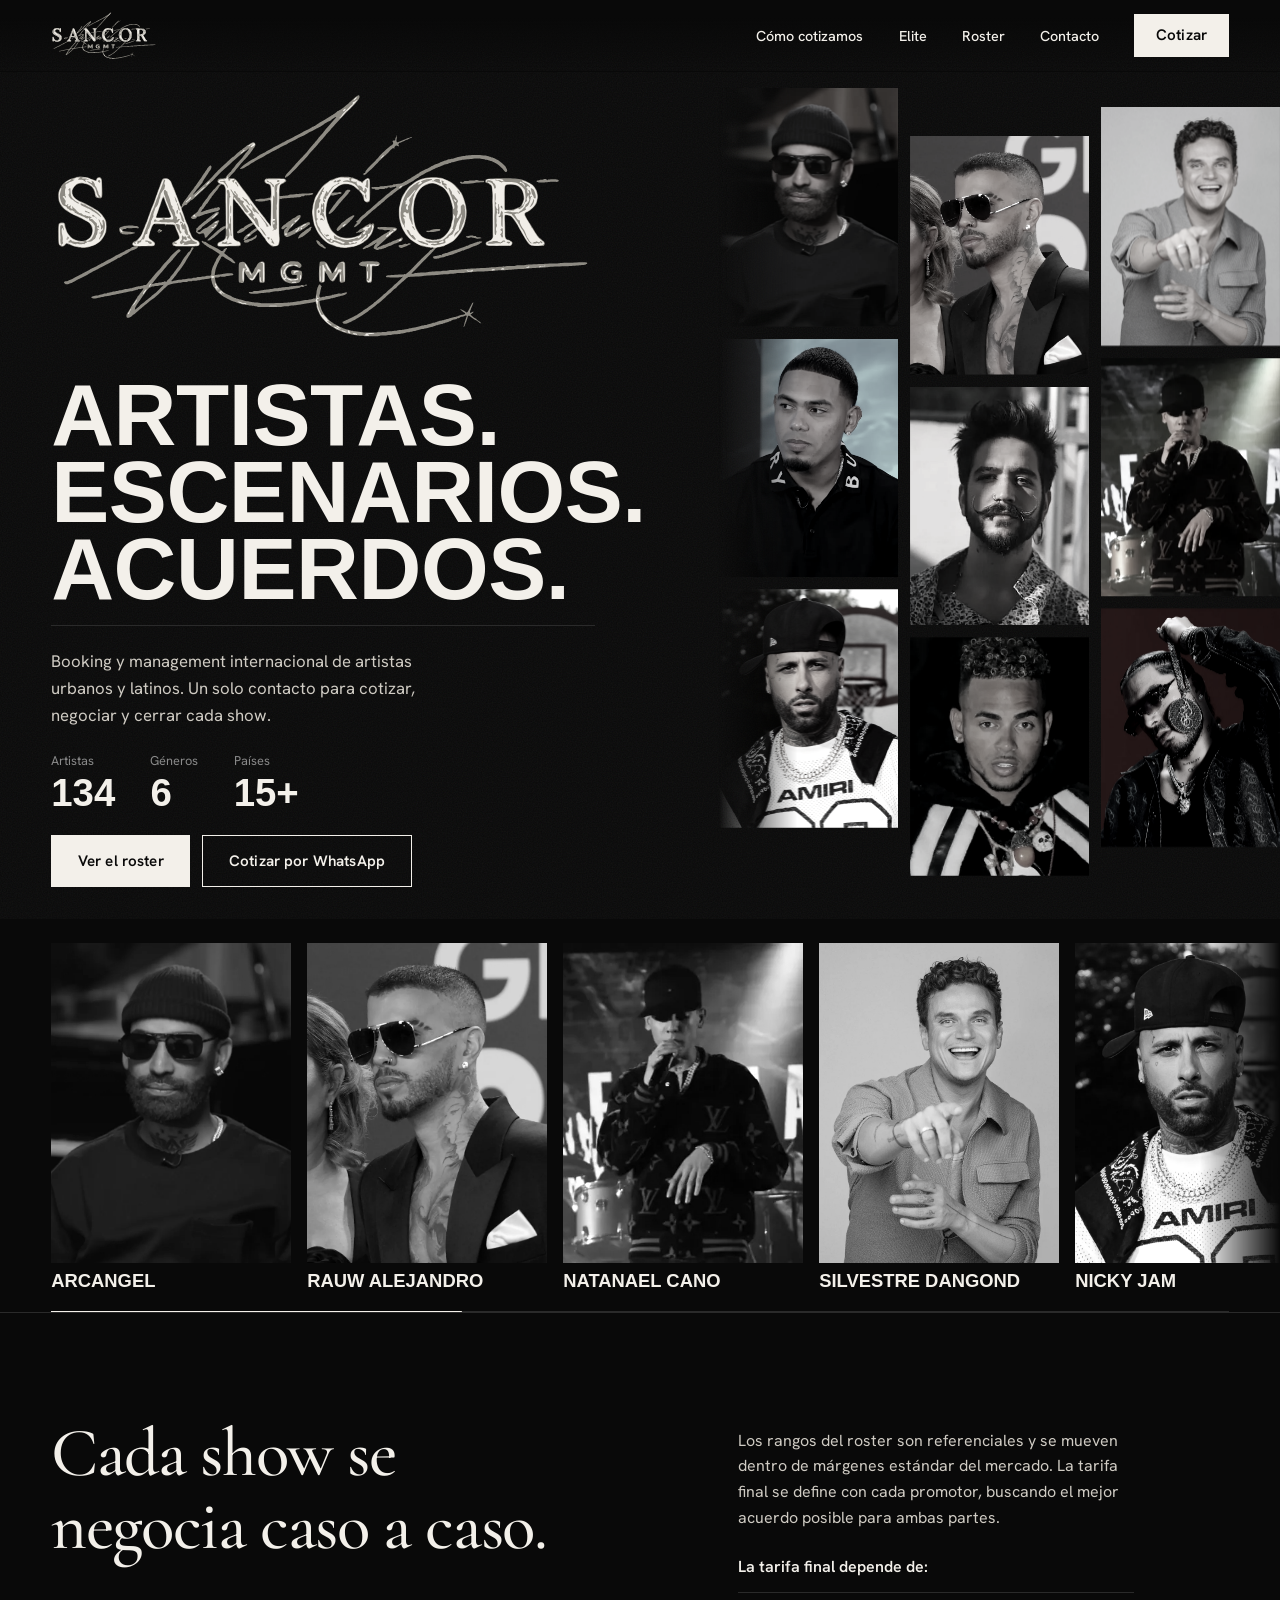
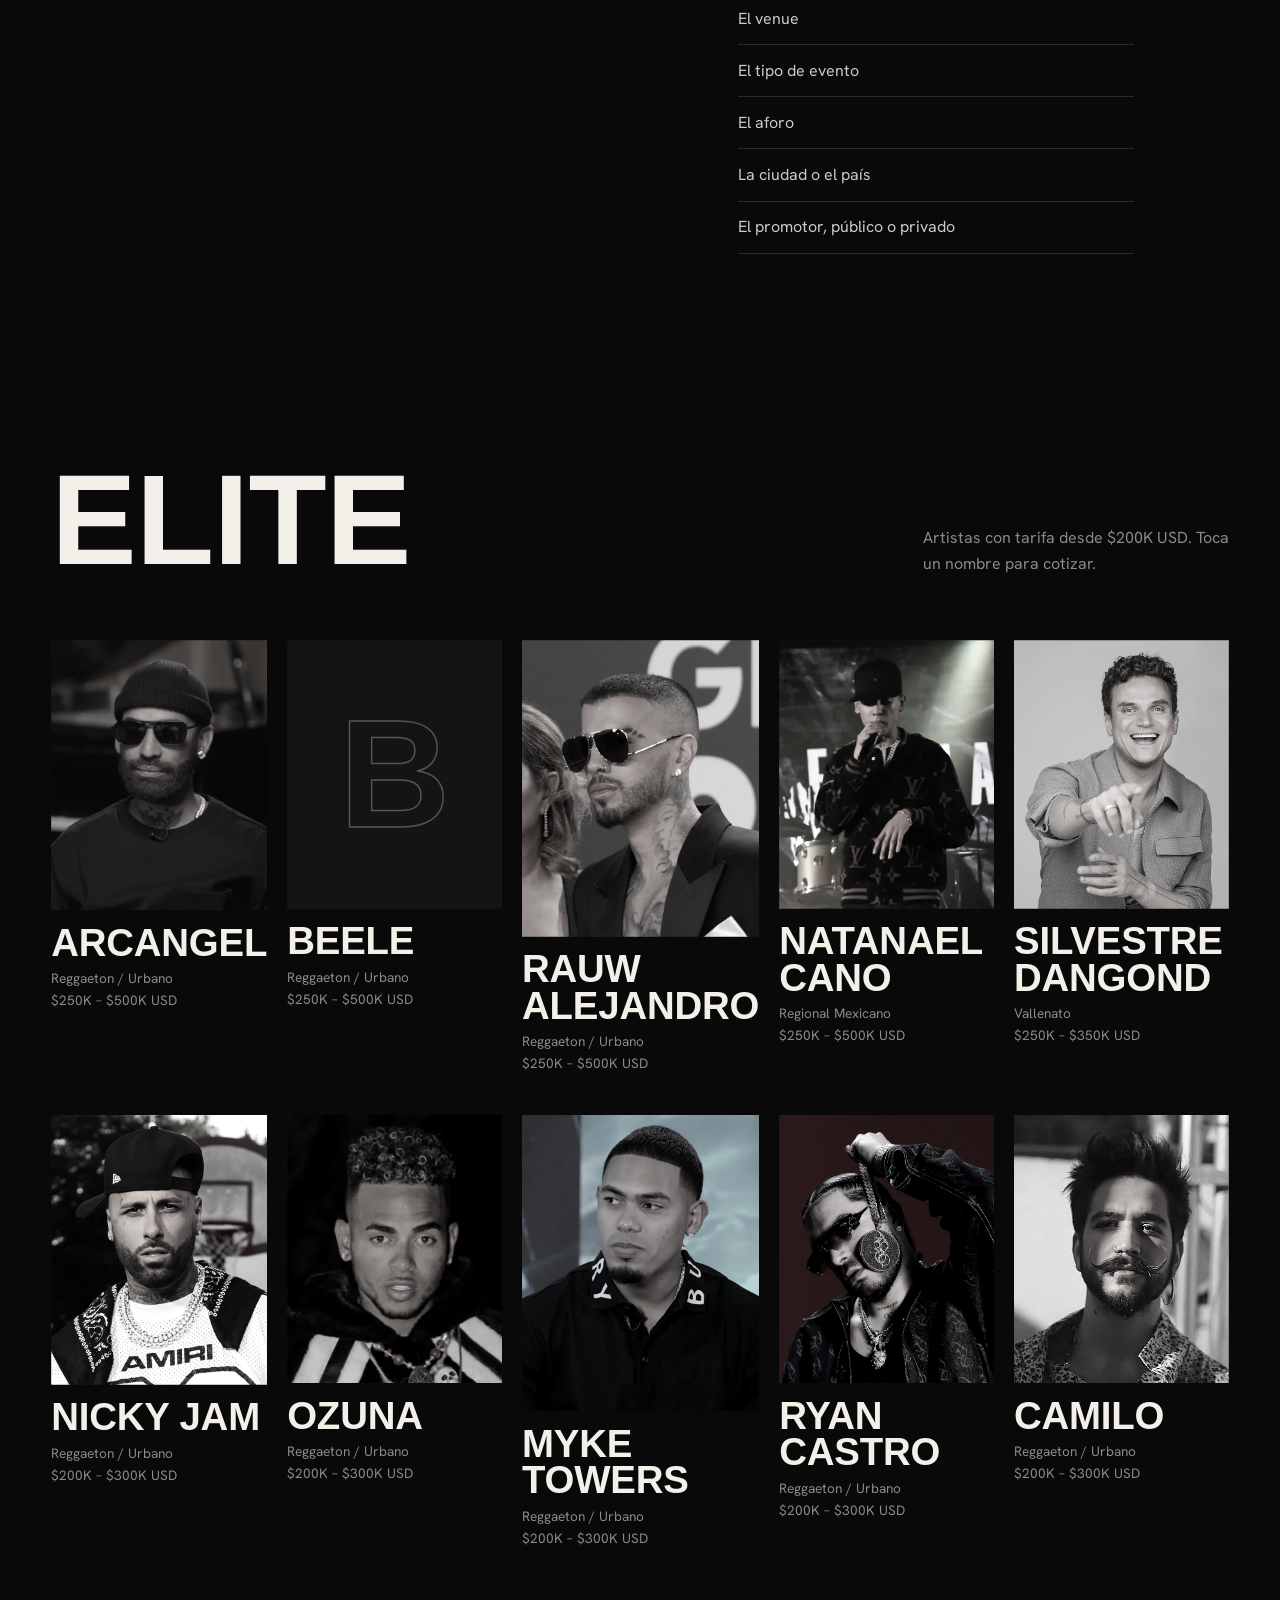
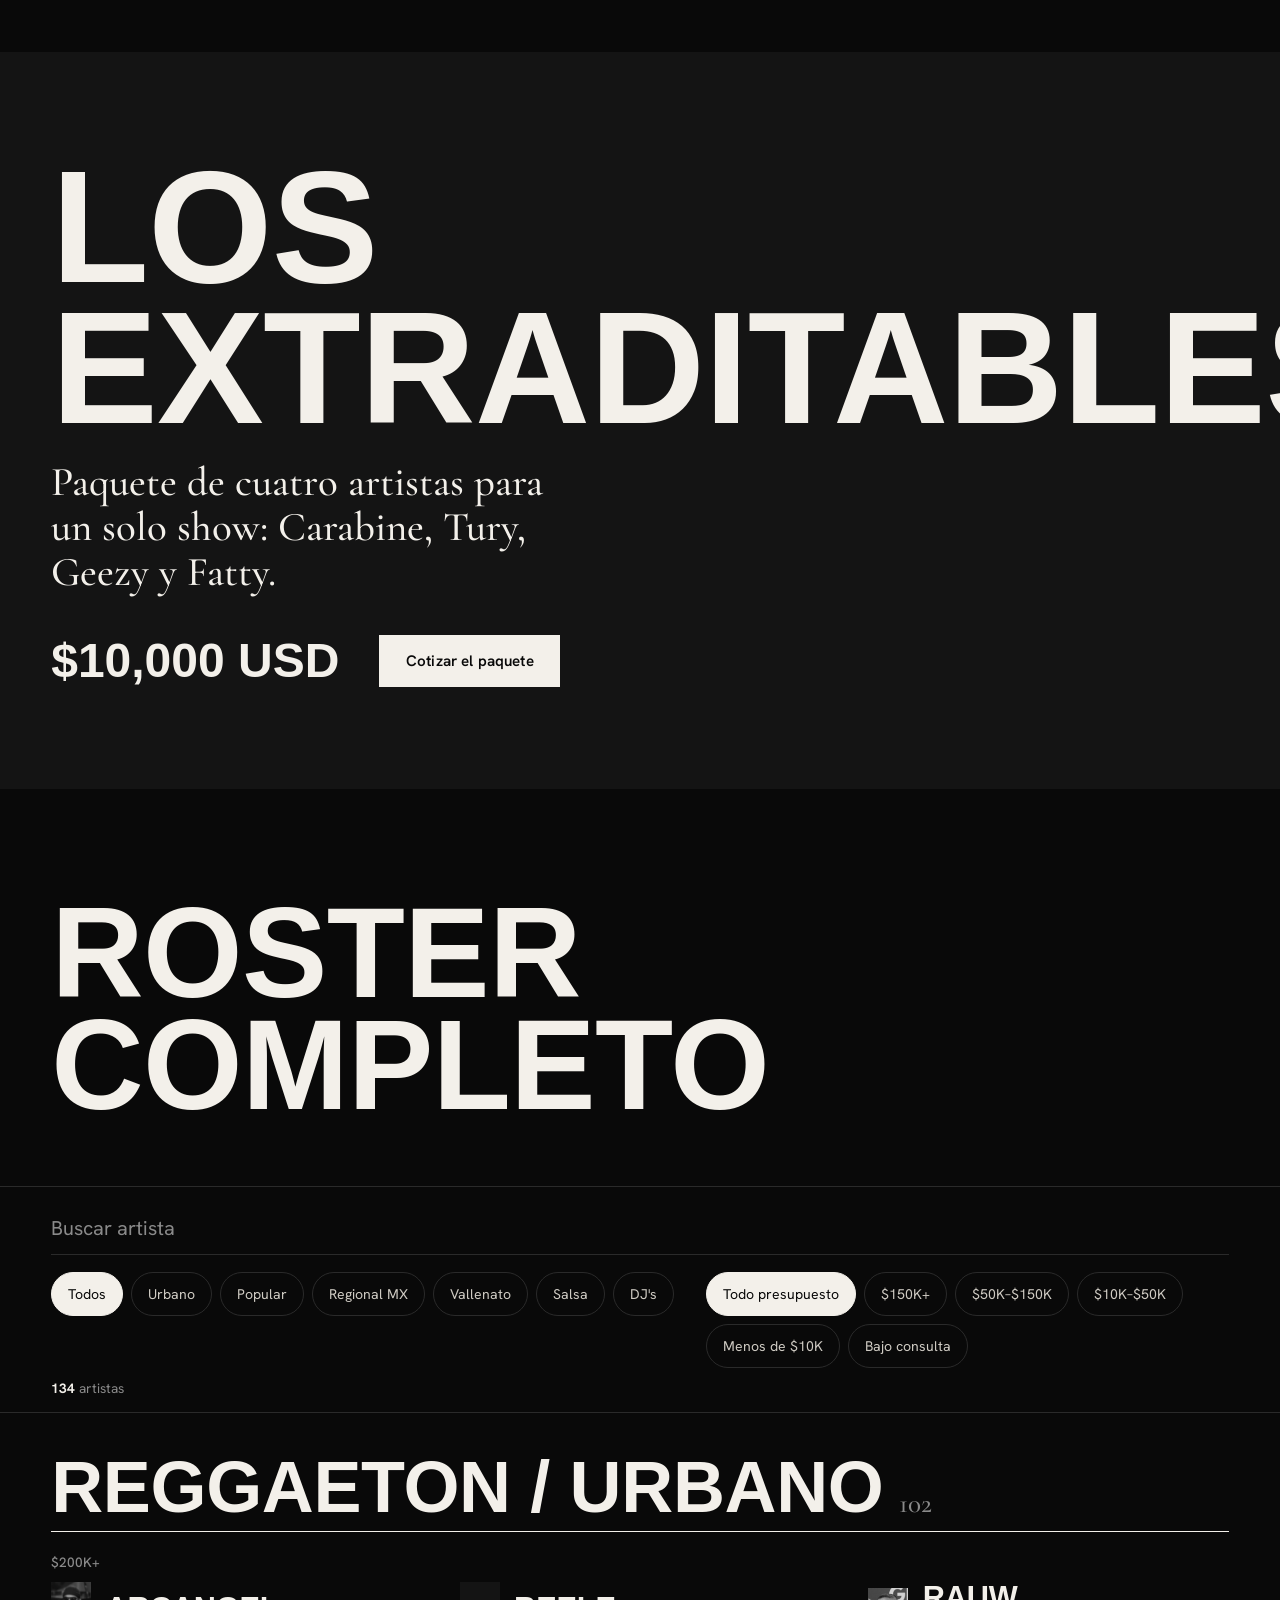
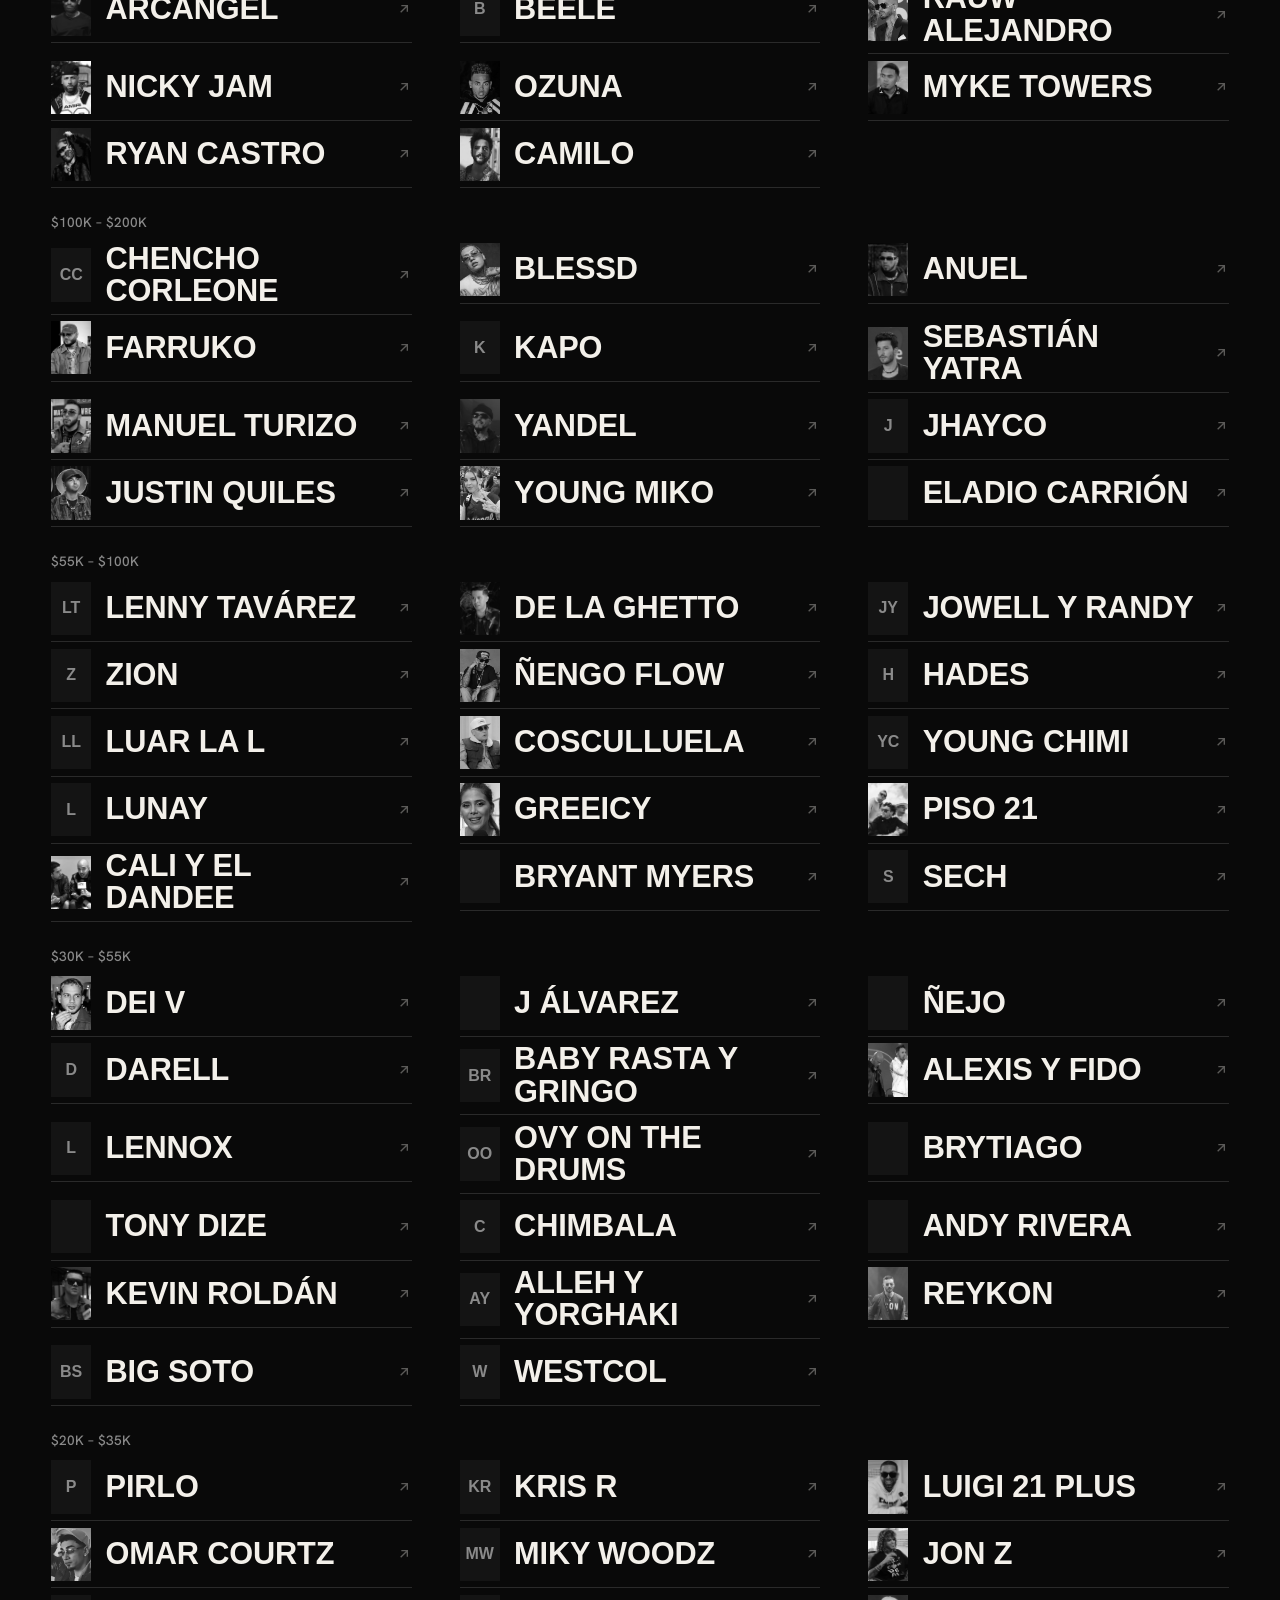
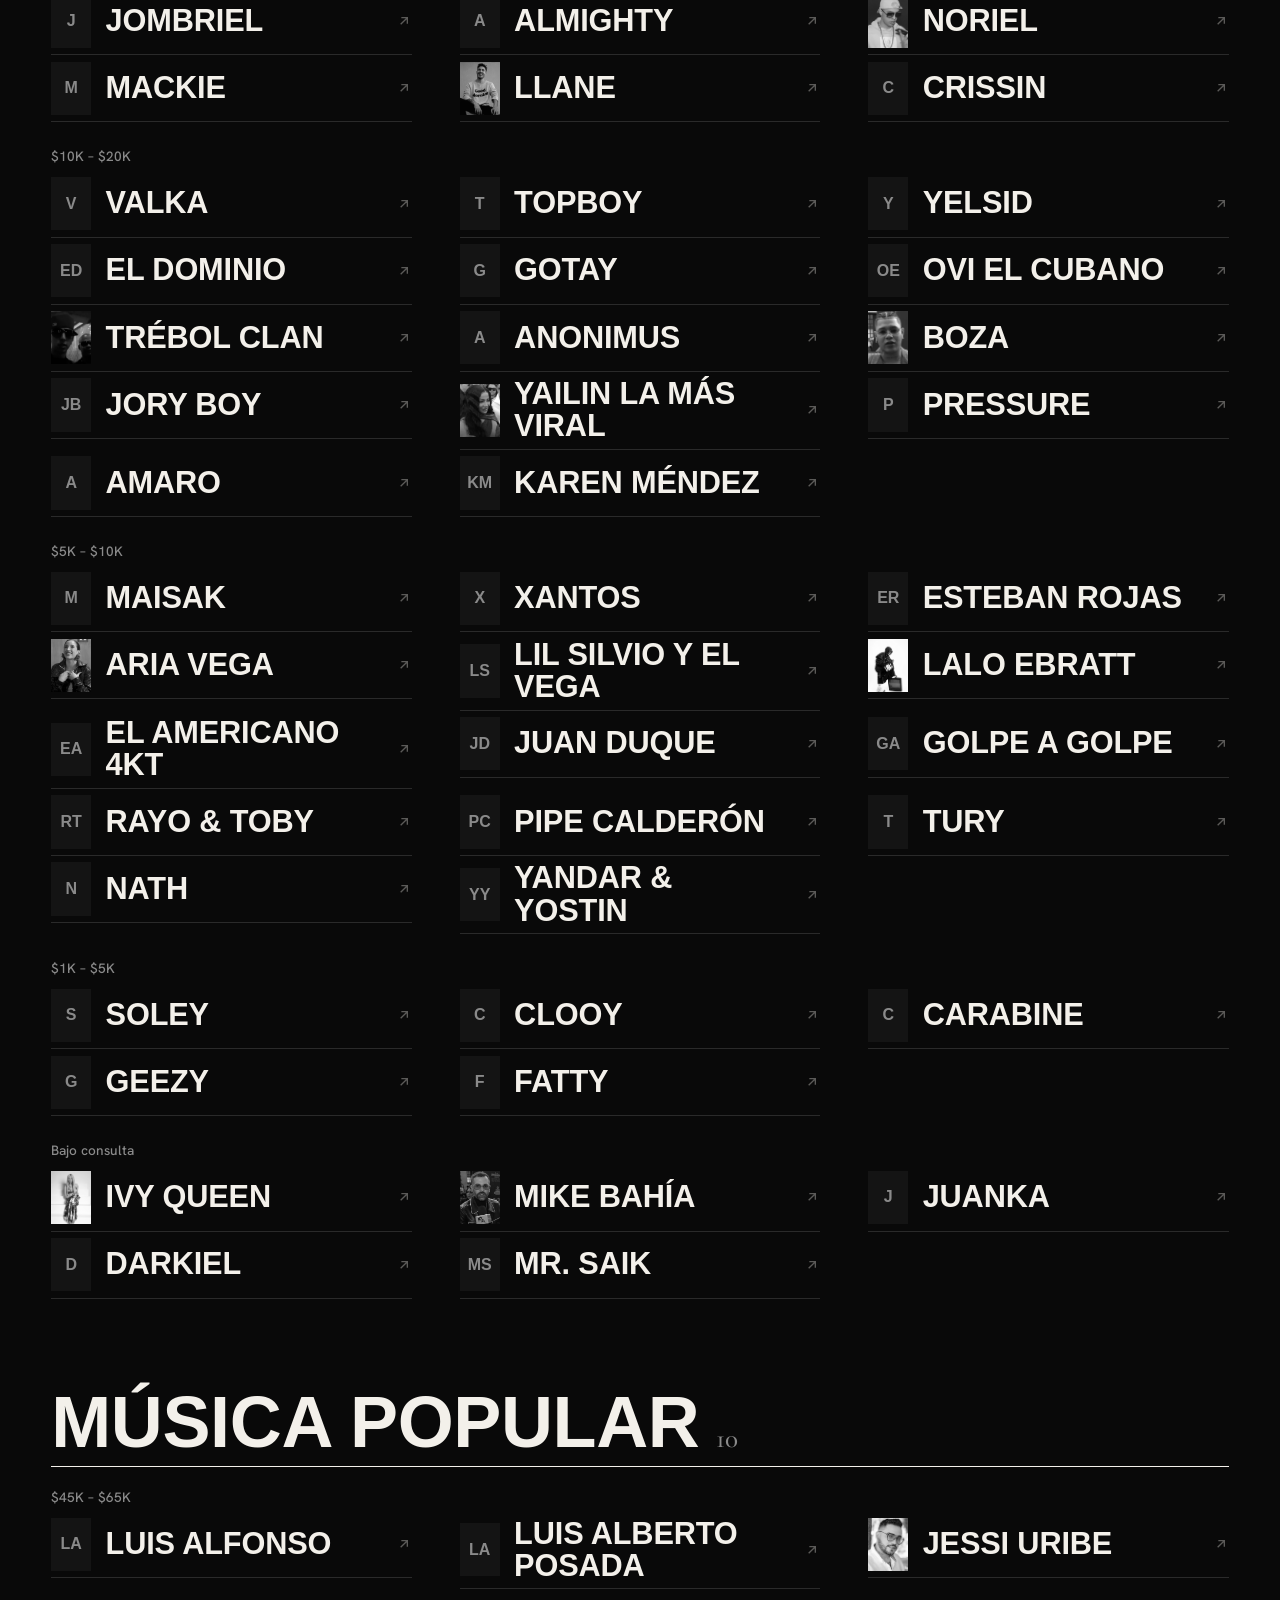
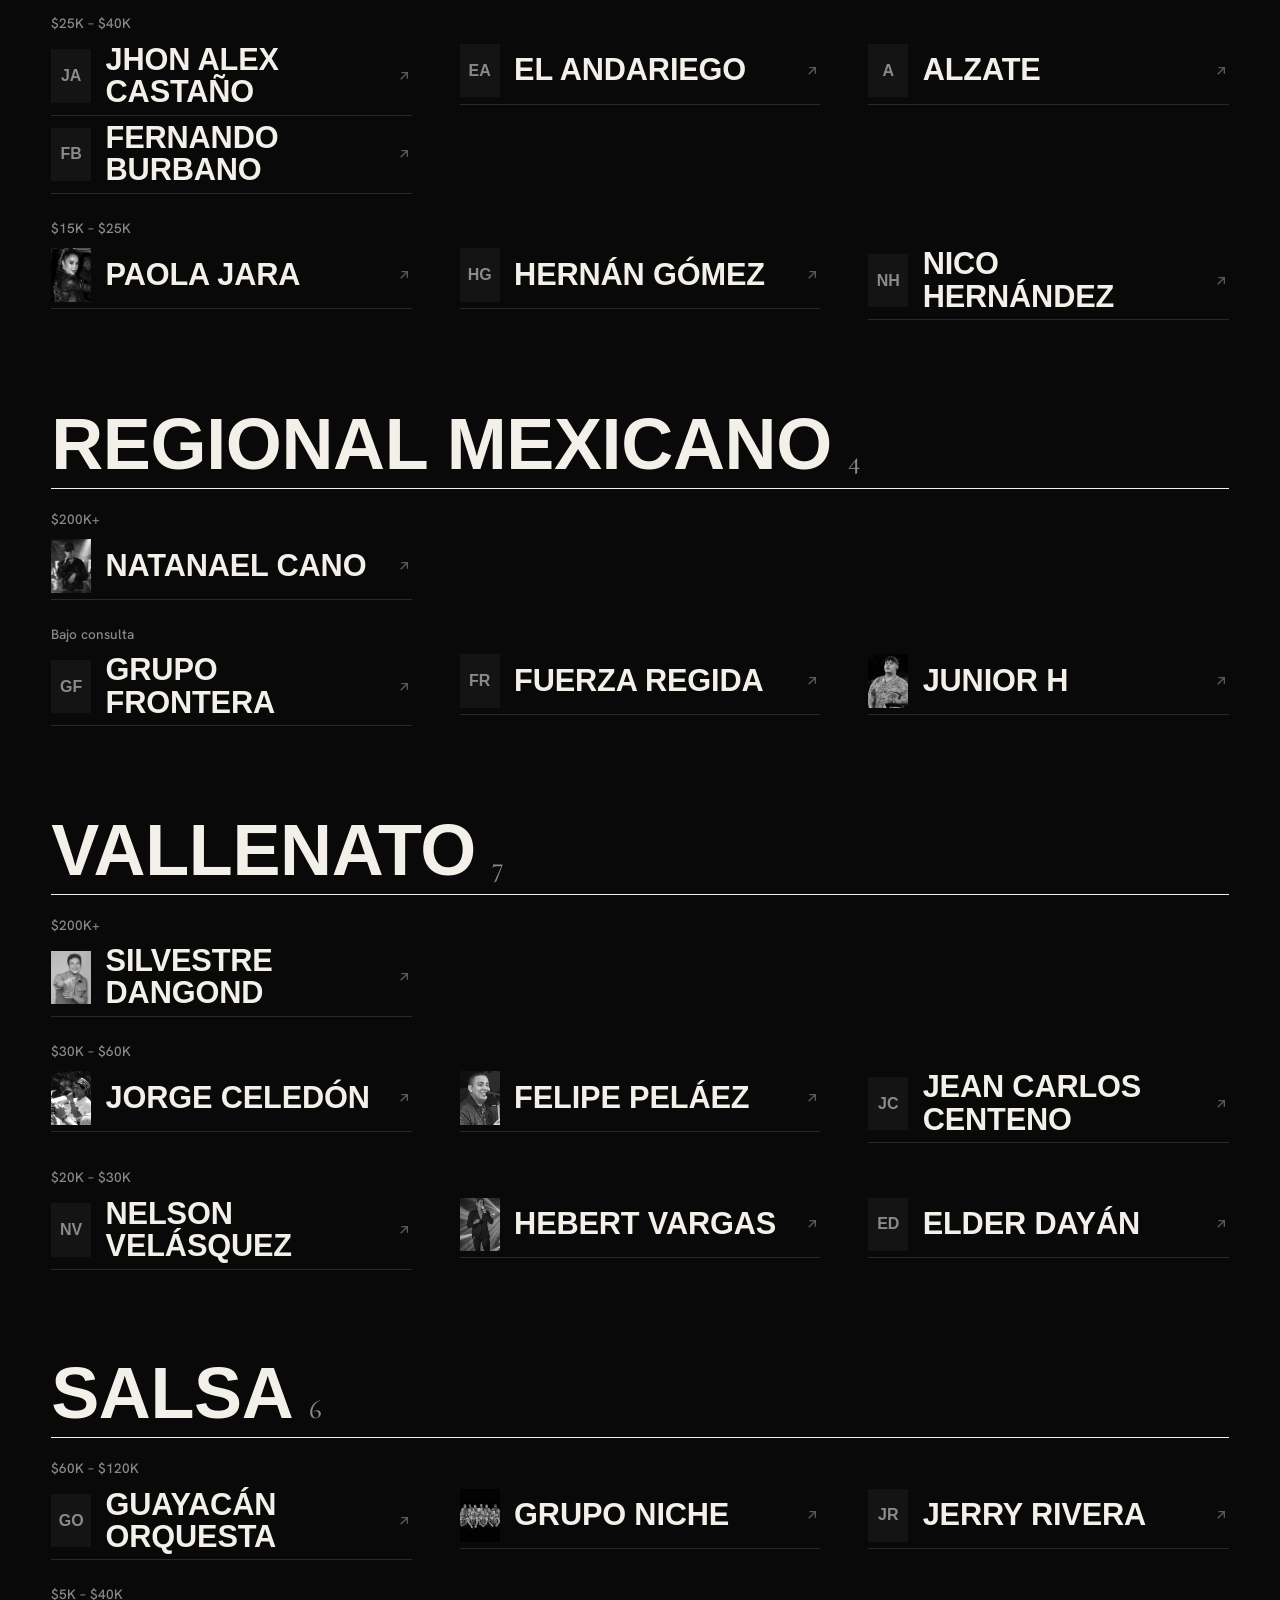
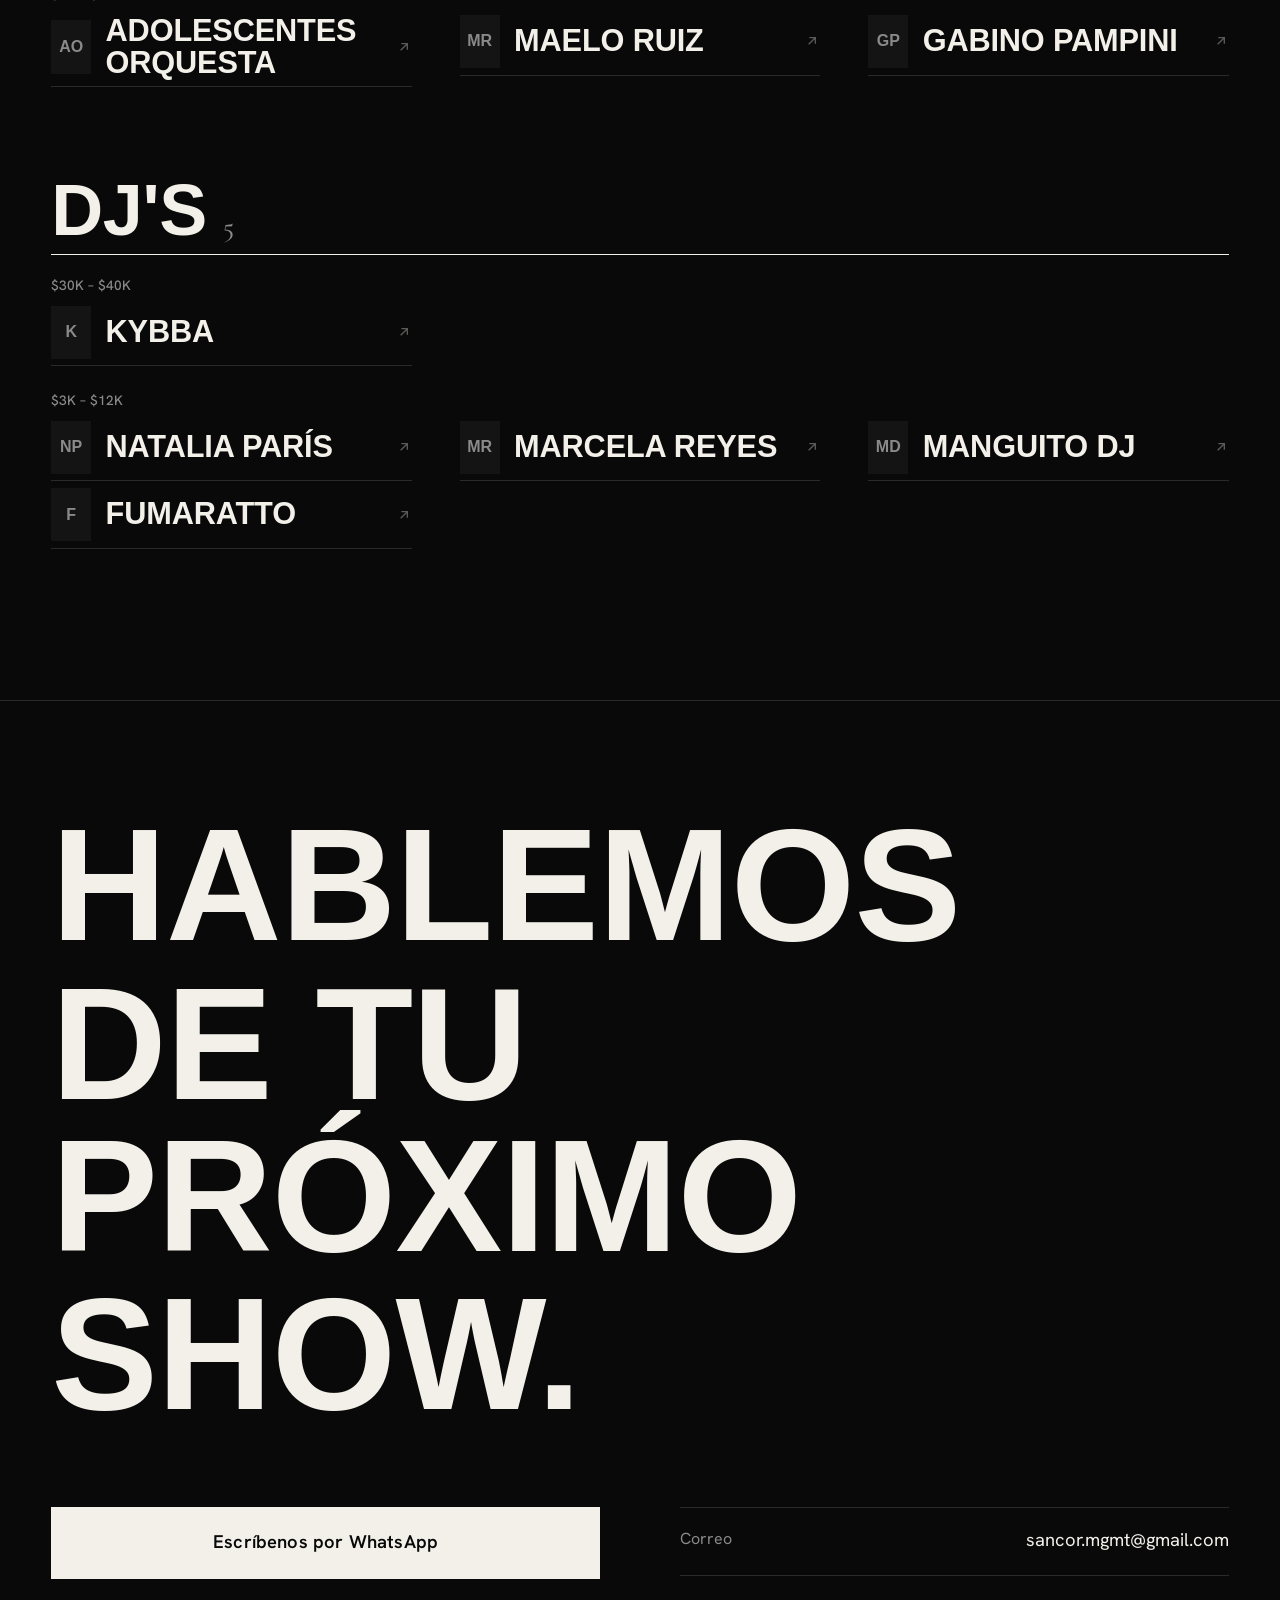
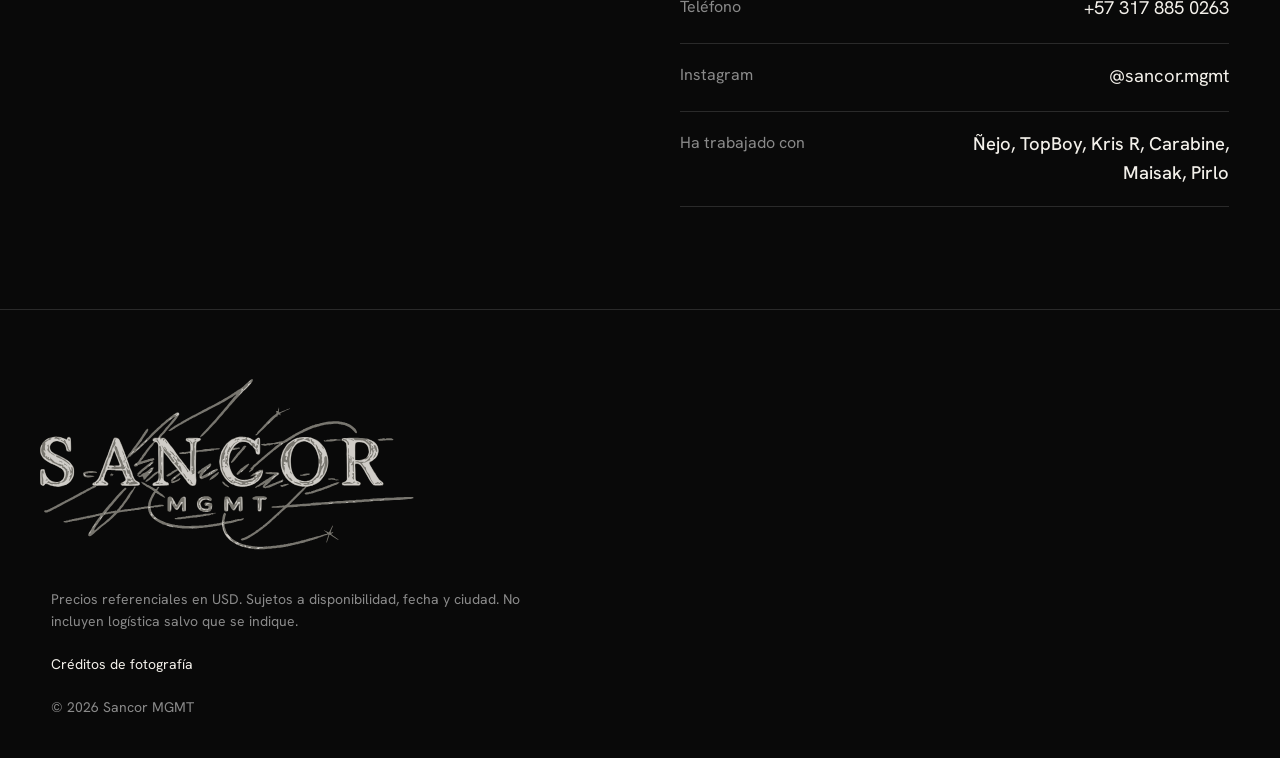
==== commit 35a4edb5: "feat: refine SANCOR typography, motion and artist gallery - Galeria de retratos: scroll nativo sin b" ====
--- a/index.html
+++ b/index.html
@@ -85,7 +85,9 @@
 </section>
 
 <section class="faces" aria-label="Retratos del roster">
-  <ul class="faces-track">
+  <div class="gallery" id="gallery">
+    <div class="gallery-viewport" id="galleryViewport" tabindex="0" role="group" aria-roledescription="carrusel" aria-label="Retratos del roster. Desplázate con las flechas del teclado.">
+      <ul class="faces-track">
 
       <li><a class="face" href="https://wa.me/573178850263?text=Hola%2C%20quiero%20cotizar%20a%20Arcangel" target="_blank" rel="noopener noreferrer" data-i="0"><span class="face-media"><img class="face-img" src="img/artistas/arcangel.webp" alt="Retrato de Arcangel" width="720" height="956"  decoding="async"></span><span class="face-name">Arcangel</span></a></li>
       <li><a class="face" href="https://wa.me/573178850263?text=Hola%2C%20quiero%20cotizar%20a%20Rauw%20Alejandro" target="_blank" rel="noopener noreferrer" data-i="2"><span class="face-media"><img class="face-img" src="img/artistas/rauw-alejandro.webp" alt="Retrato de Rauw Alejandro" width="631" height="1000"  decoding="async"></span><span class="face-name">Rauw Alejandro</span></a></li>
@@ -101,11 +103,16 @@
       <li><a class="face" href="https://wa.me/573178850263?text=Hola%2C%20quiero%20cotizar%20a%20Farruko" target="_blank" rel="noopener noreferrer" data-i="11"><span class="face-media"><img class="face-img" src="img/artistas/farruko.webp" alt="Retrato de Farruko" width="714" height="1000"  decoding="async"></span><span class="face-name">Farruko</span></a></li>
       <li><a class="face" href="https://wa.me/573178850263?text=Hola%2C%20quiero%20cotizar%20a%20Sebasti%C3%A1n%20Yatra" target="_blank" rel="noopener noreferrer" data-i="13"><span class="face-media"><img class="face-img" src="img/artistas/sebastian-yatra.webp" alt="Retrato de Sebastián Yatra" width="720" height="960"  decoding="async"></span><span class="face-name">Sebastián Yatra</span></a></li>
       <li><a class="face" href="https://wa.me/573178850263?text=Hola%2C%20quiero%20cotizar%20a%20Manuel%20Turizo" target="_blank" rel="noopener noreferrer" data-i="14"><span class="face-media"><img class="face-img" src="img/artistas/manuel-turizo.webp" alt="Retrato de Manuel Turizo" width="720" height="930"  decoding="async"></span><span class="face-name">Manuel Turizo</span></a></li>
-  </ul>
+      </ul>
+    </div>
+    <button class="gal-btn gal-prev" type="button" aria-label="Retratos anteriores" aria-controls="galleryViewport" hidden><svg width="18" height="18" viewBox="0 0 24 24" fill="none" stroke="currentColor" stroke-width="2" aria-hidden="true"><path d="M15 5l-7 7 7 7"/></svg></button>
+    <button class="gal-btn gal-next" type="button" aria-label="Más retratos" aria-controls="galleryViewport" hidden><svg width="18" height="18" viewBox="0 0 24 24" fill="none" stroke="currentColor" stroke-width="2" aria-hidden="true"><path d="M9 5l7 7-7 7"/></svg></button>
+    <div class="gal-progress" aria-hidden="true"><span></span></div>
+  </div>
 </section>
 
 <section class="how" id="cotizar" aria-labelledby="how-title">
-  <h2 id="how-title" class="serif-statement" data-reveal>Cada show se negocia caso a caso.</h2>
+  <h2 id="how-title" class="serif-statement reveal-mask"><span class="mask"><span>Cada show se</span></span> <span class="mask"><span>negocia caso a caso.</span></span></h2>
   <div class="how-body" data-reveal>
     <p>Los rangos del roster son referenciales y se mueven dentro de márgenes estándar del mercado. La tarifa final se define con cada promotor, buscando el mejor acuerdo posible para ambas partes.</p>
     <p class="how-lead">La tarifa final depende de:</p>
@@ -121,7 +128,7 @@
 
 <section class="elite" id="elite" aria-labelledby="elite-title">
   <header class="section-head">
-    <h2 id="elite-title" class="display" data-reveal>Elite</h2>
+    <h2 id="elite-title" class="display reveal-mask"><span class="mask"><span>Elite</span></span></h2>
     <p class="section-note" data-reveal>Artistas con tarifa desde $200K USD. Toca un nombre para cotizar.</p>
   </header>
   <ul class="poster-grid">
@@ -170,9 +177,8 @@
 </section>
 
 <section class="pack" id="paquete" aria-labelledby="pack-title">
-  <p class="pack-kicker" data-reveal>Paquete especial</p>
-  <h2 id="pack-title" class="display pack-title" data-reveal>Los Extraditables</h2>
-  <p class="pack-lineup" data-reveal>Carabine, Tury, Geezy y Fatty. Cuatro artistas, un solo show.</p>
+  <h2 id="pack-title" class="display pack-title reveal-mask"><span class="mask"><span>Los</span></span> <span class="mask"><span>Extraditables</span></span></h2>
+  <p class="pack-lineup" data-reveal>Paquete de cuatro artistas para un solo show: Carabine, Tury, Geezy y Fatty.</p>
   <div class="pack-cta" data-reveal>
     <span class="pack-price">$10,000 USD</span>
     <a class="btn btn-solid" href="https://wa.me/573178850263?text=Hola%2C%20quiero%20cotizar%20el%20paquete%20Los%20Extraditables" target="_blank" rel="noopener noreferrer">Cotizar el paquete</a>
@@ -181,7 +187,7 @@
 
 <section class="roster" id="roster" aria-labelledby="roster-title">
   <header class="section-head">
-    <h2 id="roster-title" class="display" data-reveal>Roster completo</h2>
+    <h2 id="roster-title" class="display reveal-mask"><span class="mask"><span>Roster completo</span></span></h2>
   </header>
 
   <div class="toolbar" id="toolbar" role="search">
@@ -218,195 +224,195 @@
     <section class="genre" data-genre="urbano" aria-labelledby="g-urbano">
       <header class="genre-head"><h3 id="g-urbano">Reggaeton / Urbano</h3><span class="genre-count">102</span></header>
       <div class="tier"><h4 class="tier-name">$200K+</h4><ul class="artist-list">
-        <li data-genre="urbano" data-band="high" data-name="arcangel"><a class="artist" href="https://wa.me/573178850263?text=Hola%2C%20quiero%20cotizar%20a%20Arcangel" target="_blank" rel="noopener noreferrer" data-i="0"><span class="thumb"><img class="thumb-img" src="img/artistas/arcangel.webp" alt="Retrato de Arcangel" width="720" height="956"  loading="lazy" decoding="async"></span><span class="artist-name">Arcangel</span><svg class="artist-arrow" width="16" height="16" viewBox="0 0 24 24" fill="none" stroke="currentColor" stroke-width="2" aria-hidden="true"><path d="M7 17 17 7M8 7h9v9"/></svg><span class="sr-only"> — ver ficha y cotizar</span></a></li>
-        <li data-genre="urbano" data-band="high" data-name="beele"><a class="artist" href="https://wa.me/573178850263?text=Hola%2C%20quiero%20cotizar%20a%20Beele" target="_blank" rel="noopener noreferrer" data-i="1"><span class="thumb"><span class="mono" aria-hidden="true">B</span></span><span class="artist-name">Beele</span><svg class="artist-arrow" width="16" height="16" viewBox="0 0 24 24" fill="none" stroke="currentColor" stroke-width="2" aria-hidden="true"><path d="M7 17 17 7M8 7h9v9"/></svg><span class="sr-only"> — ver ficha y cotizar</span></a></li>
-        <li data-genre="urbano" data-band="high" data-name="rauw alejandro"><a class="artist" href="https://wa.me/573178850263?text=Hola%2C%20quiero%20cotizar%20a%20Rauw%20Alejandro" target="_blank" rel="noopener noreferrer" data-i="2"><span class="thumb"><img class="thumb-img" src="img/artistas/rauw-alejandro.webp" alt="Retrato de Rauw Alejandro" width="631" height="1000"  loading="lazy" decoding="async"></span><span class="artist-name">Rauw Alejandro</span><svg class="artist-arrow" width="16" height="16" viewBox="0 0 24 24" fill="none" stroke="currentColor" stroke-width="2" aria-hidden="true"><path d="M7 17 17 7M8 7h9v9"/></svg><span class="sr-only"> — ver ficha y cotizar</span></a></li>
-        <li data-genre="urbano" data-band="high" data-name="nicky jam"><a class="artist" href="https://wa.me/573178850263?text=Hola%2C%20quiero%20cotizar%20a%20Nicky%20Jam" target="_blank" rel="noopener noreferrer" data-i="3"><span class="thumb"><img class="thumb-img" src="img/artistas/nicky-jam.webp" alt="Retrato de Nicky Jam" width="720" height="956"  loading="lazy" decoding="async"></span><span class="artist-name">Nicky Jam</span><svg class="artist-arrow" width="16" height="16" viewBox="0 0 24 24" fill="none" stroke="currentColor" stroke-width="2" aria-hidden="true"><path d="M7 17 17 7M8 7h9v9"/></svg><span class="sr-only"> — ver ficha y cotizar</span></a></li>
-        <li data-genre="urbano" data-band="high" data-name="ozuna"><a class="artist" href="https://wa.me/573178850263?text=Hola%2C%20quiero%20cotizar%20a%20Ozuna" target="_blank" rel="noopener noreferrer" data-i="4"><span class="thumb"><img class="thumb-img" src="img/artistas/ozuna.webp" alt="Retrato de Ozuna" width="318" height="565"  loading="lazy" decoding="async"></span><span class="artist-name">Ozuna</span><svg class="artist-arrow" width="16" height="16" viewBox="0 0 24 24" fill="none" stroke="currentColor" stroke-width="2" aria-hidden="true"><path d="M7 17 17 7M8 7h9v9"/></svg><span class="sr-only"> — ver ficha y cotizar</span></a></li>
-        <li data-genre="urbano" data-band="high" data-name="myke towers"><a class="artist" href="https://wa.me/573178850263?text=Hola%2C%20quiero%20cotizar%20a%20Myke%20Towers" target="_blank" rel="noopener noreferrer" data-i="5"><span class="thumb"><img class="thumb-img" src="img/artistas/myke-towers.webp" alt="Retrato de Myke Towers" width="720" height="921"  loading="lazy" decoding="async"></span><span class="artist-name">Myke Towers</span><svg class="artist-arrow" width="16" height="16" viewBox="0 0 24 24" fill="none" stroke="currentColor" stroke-width="2" aria-hidden="true"><path d="M7 17 17 7M8 7h9v9"/></svg><span class="sr-only"> — ver ficha y cotizar</span></a></li>
-        <li data-genre="urbano" data-band="high" data-name="ryan castro"><a class="artist" href="https://wa.me/573178850263?text=Hola%2C%20quiero%20cotizar%20a%20Ryan%20Castro" target="_blank" rel="noopener noreferrer" data-i="6"><span class="thumb"><img class="thumb-img" src="img/artistas/ryan-castro.webp" alt="Retrato de Ryan Castro" width="667" height="1000"  loading="lazy" decoding="async"></span><span class="artist-name">Ryan Castro</span><svg class="artist-arrow" width="16" height="16" viewBox="0 0 24 24" fill="none" stroke="currentColor" stroke-width="2" aria-hidden="true"><path d="M7 17 17 7M8 7h9v9"/></svg><span class="sr-only"> — ver ficha y cotizar</span></a></li>
-        <li data-genre="urbano" data-band="high" data-name="camilo"><a class="artist" href="https://wa.me/573178850263?text=Hola%2C%20quiero%20cotizar%20a%20Camilo" target="_blank" rel="noopener noreferrer" data-i="7"><span class="thumb"><img class="thumb-img" src="img/artistas/camilo.webp" alt="Retrato de Camilo" width="421" height="566"  loading="lazy" decoding="async"></span><span class="artist-name">Camilo</span><svg class="artist-arrow" width="16" height="16" viewBox="0 0 24 24" fill="none" stroke="currentColor" stroke-width="2" aria-hidden="true"><path d="M7 17 17 7M8 7h9v9"/></svg><span class="sr-only"> — ver ficha y cotizar</span></a></li>
+        <li data-genre="urbano" data-band="high" data-name="arcangel"><a class="artist" href="https://wa.me/573178850263?text=Hola%2C%20quiero%20cotizar%20a%20Arcangel" target="_blank" rel="noopener noreferrer" data-i="0"><span class="thumb"><img class="thumb-img" src="img/artistas/arcangel.webp" alt="Retrato de Arcangel" width="720" height="956"  loading="lazy" decoding="async"></span><span class="artist-name">Arcangel</span><svg class="artist-arrow" width="16" height="16" viewBox="0 0 24 24" fill="none" stroke="currentColor" stroke-width="2" aria-hidden="true"><path d="M7 17 17 7M8 7h9v9"/></svg><span class="sr-only">, ver ficha y cotizar</span></a></li>
+        <li data-genre="urbano" data-band="high" data-name="beele"><a class="artist" href="https://wa.me/573178850263?text=Hola%2C%20quiero%20cotizar%20a%20Beele" target="_blank" rel="noopener noreferrer" data-i="1"><span class="thumb"><span class="mono" aria-hidden="true">B</span></span><span class="artist-name">Beele</span><svg class="artist-arrow" width="16" height="16" viewBox="0 0 24 24" fill="none" stroke="currentColor" stroke-width="2" aria-hidden="true"><path d="M7 17 17 7M8 7h9v9"/></svg><span class="sr-only">, ver ficha y cotizar</span></a></li>
+        <li data-genre="urbano" data-band="high" data-name="rauw alejandro"><a class="artist" href="https://wa.me/573178850263?text=Hola%2C%20quiero%20cotizar%20a%20Rauw%20Alejandro" target="_blank" rel="noopener noreferrer" data-i="2"><span class="thumb"><img class="thumb-img" src="img/artistas/rauw-alejandro.webp" alt="Retrato de Rauw Alejandro" width="631" height="1000"  loading="lazy" decoding="async"></span><span class="artist-name">Rauw Alejandro</span><svg class="artist-arrow" width="16" height="16" viewBox="0 0 24 24" fill="none" stroke="currentColor" stroke-width="2" aria-hidden="true"><path d="M7 17 17 7M8 7h9v9"/></svg><span class="sr-only">, ver ficha y cotizar</span></a></li>
+        <li data-genre="urbano" data-band="high" data-name="nicky jam"><a class="artist" href="https://wa.me/573178850263?text=Hola%2C%20quiero%20cotizar%20a%20Nicky%20Jam" target="_blank" rel="noopener noreferrer" data-i="3"><span class="thumb"><img class="thumb-img" src="img/artistas/nicky-jam.webp" alt="Retrato de Nicky Jam" width="720" height="956"  loading="lazy" decoding="async"></span><span class="artist-name">Nicky Jam</span><svg class="artist-arrow" width="16" height="16" viewBox="0 0 24 24" fill="none" stroke="currentColor" stroke-width="2" aria-hidden="true"><path d="M7 17 17 7M8 7h9v9"/></svg><span class="sr-only">, ver ficha y cotizar</span></a></li>
+        <li data-genre="urbano" data-band="high" data-name="ozuna"><a class="artist" href="https://wa.me/573178850263?text=Hola%2C%20quiero%20cotizar%20a%20Ozuna" target="_blank" rel="noopener noreferrer" data-i="4"><span class="thumb"><img class="thumb-img" src="img/artistas/ozuna.webp" alt="Retrato de Ozuna" width="318" height="565"  loading="lazy" decoding="async"></span><span class="artist-name">Ozuna</span><svg class="artist-arrow" width="16" height="16" viewBox="0 0 24 24" fill="none" stroke="currentColor" stroke-width="2" aria-hidden="true"><path d="M7 17 17 7M8 7h9v9"/></svg><span class="sr-only">, ver ficha y cotizar</span></a></li>
+        <li data-genre="urbano" data-band="high" data-name="myke towers"><a class="artist" href="https://wa.me/573178850263?text=Hola%2C%20quiero%20cotizar%20a%20Myke%20Towers" target="_blank" rel="noopener noreferrer" data-i="5"><span class="thumb"><img class="thumb-img" src="img/artistas/myke-towers.webp" alt="Retrato de Myke Towers" width="720" height="921"  loading="lazy" decoding="async"></span><span class="artist-name">Myke Towers</span><svg class="artist-arrow" width="16" height="16" viewBox="0 0 24 24" fill="none" stroke="currentColor" stroke-width="2" aria-hidden="true"><path d="M7 17 17 7M8 7h9v9"/></svg><span class="sr-only">, ver ficha y cotizar</span></a></li>
+        <li data-genre="urbano" data-band="high" data-name="ryan castro"><a class="artist" href="https://wa.me/573178850263?text=Hola%2C%20quiero%20cotizar%20a%20Ryan%20Castro" target="_blank" rel="noopener noreferrer" data-i="6"><span class="thumb"><img class="thumb-img" src="img/artistas/ryan-castro.webp" alt="Retrato de Ryan Castro" width="667" height="1000"  loading="lazy" decoding="async"></span><span class="artist-name">Ryan Castro</span><svg class="artist-arrow" width="16" height="16" viewBox="0 0 24 24" fill="none" stroke="currentColor" stroke-width="2" aria-hidden="true"><path d="M7 17 17 7M8 7h9v9"/></svg><span class="sr-only">, ver ficha y cotizar</span></a></li>
+        <li data-genre="urbano" data-band="high" data-name="camilo"><a class="artist" href="https://wa.me/573178850263?text=Hola%2C%20quiero%20cotizar%20a%20Camilo" target="_blank" rel="noopener noreferrer" data-i="7"><span class="thumb"><img class="thumb-img" src="img/artistas/camilo.webp" alt="Retrato de Camilo" width="421" height="566"  loading="lazy" decoding="async"></span><span class="artist-name">Camilo</span><svg class="artist-arrow" width="16" height="16" viewBox="0 0 24 24" fill="none" stroke="currentColor" stroke-width="2" aria-hidden="true"><path d="M7 17 17 7M8 7h9v9"/></svg><span class="sr-only">, ver ficha y cotizar</span></a></li>
       </ul></div>
       <div class="tier"><h4 class="tier-name">$100K – $200K</h4><ul class="artist-list">
-        <li data-genre="urbano" data-band="high" data-name="chencho corleone"><a class="artist" href="https://wa.me/573178850263?text=Hola%2C%20quiero%20cotizar%20a%20Chencho%20Corleone" target="_blank" rel="noopener noreferrer" data-i="8"><span class="thumb"><span class="mono" aria-hidden="true">CC</span></span><span class="artist-name">Chencho Corleone</span><svg class="artist-arrow" width="16" height="16" viewBox="0 0 24 24" fill="none" stroke="currentColor" stroke-width="2" aria-hidden="true"><path d="M7 17 17 7M8 7h9v9"/></svg><span class="sr-only"> — ver ficha y cotizar</span></a></li>
-        <li data-genre="urbano" data-band="high" data-name="blessd"><a class="artist" href="https://wa.me/573178850263?text=Hola%2C%20quiero%20cotizar%20a%20Blessd" target="_blank" rel="noopener noreferrer" data-i="9"><span class="thumb"><img class="thumb-img" src="img/artistas/blessd.webp" alt="Retrato de Blessd" width="576" height="384"  loading="lazy" decoding="async"></span><span class="artist-name">Blessd</span><svg class="artist-arrow" width="16" height="16" viewBox="0 0 24 24" fill="none" stroke="currentColor" stroke-width="2" aria-hidden="true"><path d="M7 17 17 7M8 7h9v9"/></svg><span class="sr-only"> — ver ficha y cotizar</span></a></li>
-        <li data-genre="urbano" data-band="high" data-name="anuel"><a class="artist" href="https://wa.me/573178850263?text=Hola%2C%20quiero%20cotizar%20a%20Anuel" target="_blank" rel="noopener noreferrer" data-i="10"><span class="thumb"><img class="thumb-img" src="img/artistas/anuel.webp" alt="Retrato de Anuel" width="720" height="960"  loading="lazy" decoding="async"></span><span class="artist-name">Anuel</span><svg class="artist-arrow" width="16" height="16" viewBox="0 0 24 24" fill="none" stroke="currentColor" stroke-width="2" aria-hidden="true"><path d="M7 17 17 7M8 7h9v9"/></svg><span class="sr-only"> — ver ficha y cotizar</span></a></li>
-        <li data-genre="urbano" data-band="high" data-name="farruko"><a class="artist" href="https://wa.me/573178850263?text=Hola%2C%20quiero%20cotizar%20a%20Farruko" target="_blank" rel="noopener noreferrer" data-i="11"><span class="thumb"><img class="thumb-img" src="img/artistas/farruko.webp" alt="Retrato de Farruko" width="714" height="1000"  loading="lazy" decoding="async"></span><span class="artist-name">Farruko</span><svg class="artist-arrow" width="16" height="16" viewBox="0 0 24 24" fill="none" stroke="currentColor" stroke-width="2" aria-hidden="true"><path d="M7 17 17 7M8 7h9v9"/></svg><span class="sr-only"> — ver ficha y cotizar</span></a></li>
-        <li data-genre="urbano" data-band="high" data-name="kapo"><a class="artist" href="https://wa.me/573178850263?text=Hola%2C%20quiero%20cotizar%20a%20Kapo" target="_blank" rel="noopener noreferrer" data-i="12"><span class="thumb"><span class="mono" aria-hidden="true">K</span></span><span class="artist-name">Kapo</span><svg class="artist-arrow" width="16" height="16" viewBox="0 0 24 24" fill="none" stroke="currentColor" stroke-width="2" aria-hidden="true"><path d="M7 17 17 7M8 7h9v9"/></svg><span class="sr-only"> — ver ficha y cotizar</span></a></li>
-        <li data-genre="urbano" data-band="high" data-name="sebastian yatra"><a class="artist" href="https://wa.me/573178850263?text=Hola%2C%20quiero%20cotizar%20a%20Sebasti%C3%A1n%20Yatra" target="_blank" rel="noopener noreferrer" data-i="13"><span class="thumb"><img class="thumb-img" src="img/artistas/sebastian-yatra.webp" alt="Retrato de Sebastián Yatra" width="720" height="960"  loading="lazy" decoding="async"></span><span class="artist-name">Sebastián Yatra</span><svg class="artist-arrow" width="16" height="16" viewBox="0 0 24 24" fill="none" stroke="currentColor" stroke-width="2" aria-hidden="true"><path d="M7 17 17 7M8 7h9v9"/></svg><span class="sr-only"> — ver ficha y cotizar</span></a></li>
-        <li data-genre="urbano" data-band="high" data-name="manuel turizo"><a class="artist" href="https://wa.me/573178850263?text=Hola%2C%20quiero%20cotizar%20a%20Manuel%20Turizo" target="_blank" rel="noopener noreferrer" data-i="14"><span class="thumb"><img class="thumb-img" src="img/artistas/manuel-turizo.webp" alt="Retrato de Manuel Turizo" width="720" height="930"  loading="lazy" decoding="async"></span><span class="artist-name">Manuel Turizo</span><svg class="artist-arrow" width="16" height="16" viewBox="0 0 24 24" fill="none" stroke="currentColor" stroke-width="2" aria-hidden="true"><path d="M7 17 17 7M8 7h9v9"/></svg><span class="sr-only"> — ver ficha y cotizar</span></a></li>
-        <li data-genre="urbano" data-band="high" data-name="yandel"><a class="artist" href="https://wa.me/573178850263?text=Hola%2C%20quiero%20cotizar%20a%20Yandel" target="_blank" rel="noopener noreferrer" data-i="15"><span class="thumb"><img class="thumb-img" src="img/artistas/yandel.webp" alt="Retrato de Yandel" width="713" height="1000"  loading="lazy" decoding="async"></span><span class="artist-name">Yandel</span><svg class="artist-arrow" width="16" height="16" viewBox="0 0 24 24" fill="none" stroke="currentColor" stroke-width="2" aria-hidden="true"><path d="M7 17 17 7M8 7h9v9"/></svg><span class="sr-only"> — ver ficha y cotizar</span></a></li>
-        <li data-genre="urbano" data-band="high" data-name="jhayco"><a class="artist" href="https://wa.me/573178850263?text=Hola%2C%20quiero%20cotizar%20a%20Jhayco" target="_blank" rel="noopener noreferrer" data-i="16"><span class="thumb"><span class="mono" aria-hidden="true">J</span></span><span class="artist-name">Jhayco</span><svg class="artist-arrow" width="16" height="16" viewBox="0 0 24 24" fill="none" stroke="currentColor" stroke-width="2" aria-hidden="true"><path d="M7 17 17 7M8 7h9v9"/></svg><span class="sr-only"> — ver ficha y cotizar</span></a></li>
-        <li data-genre="urbano" data-band="mid" data-name="justin quiles"><a class="artist" href="https://wa.me/573178850263?text=Hola%2C%20quiero%20cotizar%20a%20Justin%20Quiles" target="_blank" rel="noopener noreferrer" data-i="17"><span class="thumb"><img class="thumb-img" src="img/artistas/justin-quiles.webp" alt="Retrato de Justin Quiles" width="454" height="608"  loading="lazy" decoding="async"></span><span class="artist-name">Justin Quiles</span><svg class="artist-arrow" width="16" height="16" viewBox="0 0 24 24" fill="none" stroke="currentColor" stroke-width="2" aria-hidden="true"><path d="M7 17 17 7M8 7h9v9"/></svg><span class="sr-only"> — ver ficha y cotizar</span></a></li>
-        <li data-genre="urbano" data-band="mid" data-name="young miko"><a class="artist" href="https://wa.me/573178850263?text=Hola%2C%20quiero%20cotizar%20a%20Young%20Miko" target="_blank" rel="noopener noreferrer" data-i="18"><span class="thumb"><img class="thumb-img" src="img/artistas/young-miko.webp" alt="Retrato de Young Miko" width="720" height="847"  loading="lazy" decoding="async"></span><span class="artist-name">Young Miko</span><svg class="artist-arrow" width="16" height="16" viewBox="0 0 24 24" fill="none" stroke="currentColor" stroke-width="2" aria-hidden="true"><path d="M7 17 17 7M8 7h9v9"/></svg><span class="sr-only"> — ver ficha y cotizar</span></a></li>
-        <li data-genre="urbano" data-band="mid" data-name="eladio carrion"><a class="artist" href="https://wa.me/573178850263?text=Hola%2C%20quiero%20cotizar%20a%20Eladio%20Carri%C3%B3n" target="_blank" rel="noopener noreferrer" data-i="19"><span class="thumb"><img class="thumb-img" src="img/artistas/eladio-carrion.webp" alt="Retrato de Eladio Carrión" width="720" height="720"  loading="lazy" decoding="async"></span><span class="artist-name">Eladio Carrión</span><svg class="artist-arrow" width="16" height="16" viewBox="0 0 24 24" fill="none" stroke="currentColor" stroke-width="2" aria-hidden="true"><path d="M7 17 17 7M8 7h9v9"/></svg><span class="sr-only"> — ver ficha y cotizar</span></a></li>
+        <li data-genre="urbano" data-band="high" data-name="chencho corleone"><a class="artist" href="https://wa.me/573178850263?text=Hola%2C%20quiero%20cotizar%20a%20Chencho%20Corleone" target="_blank" rel="noopener noreferrer" data-i="8"><span class="thumb"><span class="mono" aria-hidden="true">CC</span></span><span class="artist-name">Chencho Corleone</span><svg class="artist-arrow" width="16" height="16" viewBox="0 0 24 24" fill="none" stroke="currentColor" stroke-width="2" aria-hidden="true"><path d="M7 17 17 7M8 7h9v9"/></svg><span class="sr-only">, ver ficha y cotizar</span></a></li>
+        <li data-genre="urbano" data-band="high" data-name="blessd"><a class="artist" href="https://wa.me/573178850263?text=Hola%2C%20quiero%20cotizar%20a%20Blessd" target="_blank" rel="noopener noreferrer" data-i="9"><span class="thumb"><img class="thumb-img" src="img/artistas/blessd.webp" alt="Retrato de Blessd" width="576" height="384"  loading="lazy" decoding="async"></span><span class="artist-name">Blessd</span><svg class="artist-arrow" width="16" height="16" viewBox="0 0 24 24" fill="none" stroke="currentColor" stroke-width="2" aria-hidden="true"><path d="M7 17 17 7M8 7h9v9"/></svg><span class="sr-only">, ver ficha y cotizar</span></a></li>
+        <li data-genre="urbano" data-band="high" data-name="anuel"><a class="artist" href="https://wa.me/573178850263?text=Hola%2C%20quiero%20cotizar%20a%20Anuel" target="_blank" rel="noopener noreferrer" data-i="10"><span class="thumb"><img class="thumb-img" src="img/artistas/anuel.webp" alt="Retrato de Anuel" width="720" height="960"  loading="lazy" decoding="async"></span><span class="artist-name">Anuel</span><svg class="artist-arrow" width="16" height="16" viewBox="0 0 24 24" fill="none" stroke="currentColor" stroke-width="2" aria-hidden="true"><path d="M7 17 17 7M8 7h9v9"/></svg><span class="sr-only">, ver ficha y cotizar</span></a></li>
+        <li data-genre="urbano" data-band="high" data-name="farruko"><a class="artist" href="https://wa.me/573178850263?text=Hola%2C%20quiero%20cotizar%20a%20Farruko" target="_blank" rel="noopener noreferrer" data-i="11"><span class="thumb"><img class="thumb-img" src="img/artistas/farruko.webp" alt="Retrato de Farruko" width="714" height="1000"  loading="lazy" decoding="async"></span><span class="artist-name">Farruko</span><svg class="artist-arrow" width="16" height="16" viewBox="0 0 24 24" fill="none" stroke="currentColor" stroke-width="2" aria-hidden="true"><path d="M7 17 17 7M8 7h9v9"/></svg><span class="sr-only">, ver ficha y cotizar</span></a></li>
+        <li data-genre="urbano" data-band="high" data-name="kapo"><a class="artist" href="https://wa.me/573178850263?text=Hola%2C%20quiero%20cotizar%20a%20Kapo" target="_blank" rel="noopener noreferrer" data-i="12"><span class="thumb"><span class="mono" aria-hidden="true">K</span></span><span class="artist-name">Kapo</span><svg class="artist-arrow" width="16" height="16" viewBox="0 0 24 24" fill="none" stroke="currentColor" stroke-width="2" aria-hidden="true"><path d="M7 17 17 7M8 7h9v9"/></svg><span class="sr-only">, ver ficha y cotizar</span></a></li>
+        <li data-genre="urbano" data-band="high" data-name="sebastian yatra"><a class="artist" href="https://wa.me/573178850263?text=Hola%2C%20quiero%20cotizar%20a%20Sebasti%C3%A1n%20Yatra" target="_blank" rel="noopener noreferrer" data-i="13"><span class="thumb"><img class="thumb-img" src="img/artistas/sebastian-yatra.webp" alt="Retrato de Sebastián Yatra" width="720" height="960"  loading="lazy" decoding="async"></span><span class="artist-name">Sebastián Yatra</span><svg class="artist-arrow" width="16" height="16" viewBox="0 0 24 24" fill="none" stroke="currentColor" stroke-width="2" aria-hidden="true"><path d="M7 17 17 7M8 7h9v9"/></svg><span class="sr-only">, ver ficha y cotizar</span></a></li>
+        <li data-genre="urbano" data-band="high" data-name="manuel turizo"><a class="artist" href="https://wa.me/573178850263?text=Hola%2C%20quiero%20cotizar%20a%20Manuel%20Turizo" target="_blank" rel="noopener noreferrer" data-i="14"><span class="thumb"><img class="thumb-img" src="img/artistas/manuel-turizo.webp" alt="Retrato de Manuel Turizo" width="720" height="930"  loading="lazy" decoding="async"></span><span class="artist-name">Manuel Turizo</span><svg class="artist-arrow" width="16" height="16" viewBox="0 0 24 24" fill="none" stroke="currentColor" stroke-width="2" aria-hidden="true"><path d="M7 17 17 7M8 7h9v9"/></svg><span class="sr-only">, ver ficha y cotizar</span></a></li>
+        <li data-genre="urbano" data-band="high" data-name="yandel"><a class="artist" href="https://wa.me/573178850263?text=Hola%2C%20quiero%20cotizar%20a%20Yandel" target="_blank" rel="noopener noreferrer" data-i="15"><span class="thumb"><img class="thumb-img" src="img/artistas/yandel.webp" alt="Retrato de Yandel" width="713" height="1000"  loading="lazy" decoding="async"></span><span class="artist-name">Yandel</span><svg class="artist-arrow" width="16" height="16" viewBox="0 0 24 24" fill="none" stroke="currentColor" stroke-width="2" aria-hidden="true"><path d="M7 17 17 7M8 7h9v9"/></svg><span class="sr-only">, ver ficha y cotizar</span></a></li>
+        <li data-genre="urbano" data-band="high" data-name="jhayco"><a class="artist" href="https://wa.me/573178850263?text=Hola%2C%20quiero%20cotizar%20a%20Jhayco" target="_blank" rel="noopener noreferrer" data-i="16"><span class="thumb"><span class="mono" aria-hidden="true">J</span></span><span class="artist-name">Jhayco</span><svg class="artist-arrow" width="16" height="16" viewBox="0 0 24 24" fill="none" stroke="currentColor" stroke-width="2" aria-hidden="true"><path d="M7 17 17 7M8 7h9v9"/></svg><span class="sr-only">, ver ficha y cotizar</span></a></li>
+        <li data-genre="urbano" data-band="mid" data-name="justin quiles"><a class="artist" href="https://wa.me/573178850263?text=Hola%2C%20quiero%20cotizar%20a%20Justin%20Quiles" target="_blank" rel="noopener noreferrer" data-i="17"><span class="thumb"><img class="thumb-img" src="img/artistas/justin-quiles.webp" alt="Retrato de Justin Quiles" width="454" height="608"  loading="lazy" decoding="async"></span><span class="artist-name">Justin Quiles</span><svg class="artist-arrow" width="16" height="16" viewBox="0 0 24 24" fill="none" stroke="currentColor" stroke-width="2" aria-hidden="true"><path d="M7 17 17 7M8 7h9v9"/></svg><span class="sr-only">, ver ficha y cotizar</span></a></li>
+        <li data-genre="urbano" data-band="mid" data-name="young miko"><a class="artist" href="https://wa.me/573178850263?text=Hola%2C%20quiero%20cotizar%20a%20Young%20Miko" target="_blank" rel="noopener noreferrer" data-i="18"><span class="thumb"><img class="thumb-img" src="img/artistas/young-miko.webp" alt="Retrato de Young Miko" width="720" height="847"  loading="lazy" decoding="async"></span><span class="artist-name">Young Miko</span><svg class="artist-arrow" width="16" height="16" viewBox="0 0 24 24" fill="none" stroke="currentColor" stroke-width="2" aria-hidden="true"><path d="M7 17 17 7M8 7h9v9"/></svg><span class="sr-only">, ver ficha y cotizar</span></a></li>
+        <li data-genre="urbano" data-band="mid" data-name="eladio carrion"><a class="artist" href="https://wa.me/573178850263?text=Hola%2C%20quiero%20cotizar%20a%20Eladio%20Carri%C3%B3n" target="_blank" rel="noopener noreferrer" data-i="19"><span class="thumb"><img class="thumb-img" src="img/artistas/eladio-carrion.webp" alt="Retrato de Eladio Carrión" width="720" height="720"  loading="lazy" decoding="async"></span><span class="artist-name">Eladio Carrión</span><svg class="artist-arrow" width="16" height="16" viewBox="0 0 24 24" fill="none" stroke="currentColor" stroke-width="2" aria-hidden="true"><path d="M7 17 17 7M8 7h9v9"/></svg><span class="sr-only">, ver ficha y cotizar</span></a></li>
       </ul></div>
       <div class="tier"><h4 class="tier-name">$55K – $100K</h4><ul class="artist-list">
-        <li data-genre="urbano" data-band="mid" data-name="lenny tavarez"><a class="artist" href="https://wa.me/573178850263?text=Hola%2C%20quiero%20cotizar%20a%20Lenny%20Tav%C3%A1rez" target="_blank" rel="noopener noreferrer" data-i="20"><span class="thumb"><span class="mono" aria-hidden="true">LT</span></span><span class="artist-name">Lenny Tavárez</span><svg class="artist-arrow" width="16" height="16" viewBox="0 0 24 24" fill="none" stroke="currentColor" stroke-width="2" aria-hidden="true"><path d="M7 17 17 7M8 7h9v9"/></svg><span class="sr-only"> — ver ficha y cotizar</span></a></li>
-        <li data-genre="urbano" data-band="mid" data-name="de la ghetto"><a class="artist" href="https://wa.me/573178850263?text=Hola%2C%20quiero%20cotizar%20a%20De%20La%20Ghetto" target="_blank" rel="noopener noreferrer" data-i="21"><span class="thumb"><img class="thumb-img" src="img/artistas/de-la-ghetto.webp" alt="Retrato de De La Ghetto" width="720" height="917"  loading="lazy" decoding="async"></span><span class="artist-name">De La Ghetto</span><svg class="artist-arrow" width="16" height="16" viewBox="0 0 24 24" fill="none" stroke="currentColor" stroke-width="2" aria-hidden="true"><path d="M7 17 17 7M8 7h9v9"/></svg><span class="sr-only"> — ver ficha y cotizar</span></a></li>
-        <li data-genre="urbano" data-band="mid" data-name="jowell y randy"><a class="artist" href="https://wa.me/573178850263?text=Hola%2C%20quiero%20cotizar%20a%20Jowell%20y%20Randy" target="_blank" rel="noopener noreferrer" data-i="22"><span class="thumb"><span class="mono" aria-hidden="true">JY</span></span><span class="artist-name">Jowell y Randy</span><svg class="artist-arrow" width="16" height="16" viewBox="0 0 24 24" fill="none" stroke="currentColor" stroke-width="2" aria-hidden="true"><path d="M7 17 17 7M8 7h9v9"/></svg><span class="sr-only"> — ver ficha y cotizar</span></a></li>
-        <li data-genre="urbano" data-band="mid" data-name="zion"><a class="artist" href="https://wa.me/573178850263?text=Hola%2C%20quiero%20cotizar%20a%20Zion" target="_blank" rel="noopener noreferrer" data-i="23"><span class="thumb"><span class="mono" aria-hidden="true">Z</span></span><span class="artist-name">Zion</span><svg class="artist-arrow" width="16" height="16" viewBox="0 0 24 24" fill="none" stroke="currentColor" stroke-width="2" aria-hidden="true"><path d="M7 17 17 7M8 7h9v9"/></svg><span class="sr-only"> — ver ficha y cotizar</span></a></li>
-        <li data-genre="urbano" data-band="mid" data-name="nengo flow"><a class="artist" href="https://wa.me/573178850263?text=Hola%2C%20quiero%20cotizar%20a%20%C3%91engo%20Flow" target="_blank" rel="noopener noreferrer" data-i="24"><span class="thumb"><img class="thumb-img" src="img/artistas/nengo-flow.webp" alt="Retrato de Ñengo Flow" width="648" height="803"  loading="lazy" decoding="async"></span><span class="artist-name">Ñengo Flow</span><svg class="artist-arrow" width="16" height="16" viewBox="0 0 24 24" fill="none" stroke="currentColor" stroke-width="2" aria-hidden="true"><path d="M7 17 17 7M8 7h9v9"/></svg><span class="sr-only"> — ver ficha y cotizar</span></a></li>
-        <li data-genre="urbano" data-band="mid" data-name="hades"><a class="artist" href="https://wa.me/573178850263?text=Hola%2C%20quiero%20cotizar%20a%20Hades" target="_blank" rel="noopener noreferrer" data-i="25"><span class="thumb"><span class="mono" aria-hidden="true">H</span></span><span class="artist-name">Hades</span><svg class="artist-arrow" width="16" height="16" viewBox="0 0 24 24" fill="none" stroke="currentColor" stroke-width="2" aria-hidden="true"><path d="M7 17 17 7M8 7h9v9"/></svg><span class="sr-only"> — ver ficha y cotizar</span></a></li>
-        <li data-genre="urbano" data-band="mid" data-name="luar la l"><a class="artist" href="https://wa.me/573178850263?text=Hola%2C%20quiero%20cotizar%20a%20Luar%20La%20L" target="_blank" rel="noopener noreferrer" data-i="26"><span class="thumb"><span class="mono" aria-hidden="true">LL</span></span><span class="artist-name">Luar La L</span><svg class="artist-arrow" width="16" height="16" viewBox="0 0 24 24" fill="none" stroke="currentColor" stroke-width="2" aria-hidden="true"><path d="M7 17 17 7M8 7h9v9"/></svg><span class="sr-only"> — ver ficha y cotizar</span></a></li>
-        <li data-genre="urbano" data-band="mid" data-name="cosculluela"><a class="artist" href="https://wa.me/573178850263?text=Hola%2C%20quiero%20cotizar%20a%20Cosculluela" target="_blank" rel="noopener noreferrer" data-i="27"><span class="thumb"><img class="thumb-img" src="img/artistas/cosculluela.webp" alt="Retrato de Cosculluela" width="547" height="660"  loading="lazy" decoding="async"></span><span class="artist-name">Cosculluela</span><svg class="artist-arrow" width="16" height="16" viewBox="0 0 24 24" fill="none" stroke="currentColor" stroke-width="2" aria-hidden="true"><path d="M7 17 17 7M8 7h9v9"/></svg><span class="sr-only"> — ver ficha y cotizar</span></a></li>
-        <li data-genre="urbano" data-band="mid" data-name="young chimi"><a class="artist" href="https://wa.me/573178850263?text=Hola%2C%20quiero%20cotizar%20a%20Young%20Chimi" target="_blank" rel="noopener noreferrer" data-i="28"><span class="thumb"><span class="mono" aria-hidden="true">YC</span></span><span class="artist-name">Young Chimi</span><svg class="artist-arrow" width="16" height="16" viewBox="0 0 24 24" fill="none" stroke="currentColor" stroke-width="2" aria-hidden="true"><path d="M7 17 17 7M8 7h9v9"/></svg><span class="sr-only"> — ver ficha y cotizar</span></a></li>
-        <li data-genre="urbano" data-band="mid" data-name="lunay"><a class="artist" href="https://wa.me/573178850263?text=Hola%2C%20quiero%20cotizar%20a%20Lunay" target="_blank" rel="noopener noreferrer" data-i="29"><span class="thumb"><span class="mono" aria-hidden="true">L</span></span><span class="artist-name">Lunay</span><svg class="artist-arrow" width="16" height="16" viewBox="0 0 24 24" fill="none" stroke="currentColor" stroke-width="2" aria-hidden="true"><path d="M7 17 17 7M8 7h9v9"/></svg><span class="sr-only"> — ver ficha y cotizar</span></a></li>
-        <li data-genre="urbano" data-band="mid" data-name="greeicy"><a class="artist" href="https://wa.me/573178850263?text=Hola%2C%20quiero%20cotizar%20a%20Greeicy" target="_blank" rel="noopener noreferrer" data-i="30"><span class="thumb"><img class="thumb-img" src="img/artistas/greeicy.webp" alt="Retrato de Greeicy" width="720" height="800"  loading="lazy" decoding="async"></span><span class="artist-name">Greeicy</span><svg class="artist-arrow" width="16" height="16" viewBox="0 0 24 24" fill="none" stroke="currentColor" stroke-width="2" aria-hidden="true"><path d="M7 17 17 7M8 7h9v9"/></svg><span class="sr-only"> — ver ficha y cotizar</span></a></li>
-        <li data-genre="urbano" data-band="mid" data-name="piso 21"><a class="artist" href="https://wa.me/573178850263?text=Hola%2C%20quiero%20cotizar%20a%20Piso%2021" target="_blank" rel="noopener noreferrer" data-i="31"><span class="thumb"><img class="thumb-img" src="img/artistas/piso-21.webp" alt="Retrato de Piso 21" width="667" height="1000"  loading="lazy" decoding="async"></span><span class="artist-name">Piso 21</span><svg class="artist-arrow" width="16" height="16" viewBox="0 0 24 24" fill="none" stroke="currentColor" stroke-width="2" aria-hidden="true"><path d="M7 17 17 7M8 7h9v9"/></svg><span class="sr-only"> — ver ficha y cotizar</span></a></li>
-        <li data-genre="urbano" data-band="mid" data-name="cali y el dandee"><a class="artist" href="https://wa.me/573178850263?text=Hola%2C%20quiero%20cotizar%20a%20Cali%20y%20El%20Dandee" target="_blank" rel="noopener noreferrer" data-i="32"><span class="thumb"><img class="thumb-img" src="img/artistas/cali-y-el-dandee.webp" alt="Retrato de Cali y El Dandee" width="720" height="533"  loading="lazy" decoding="async"></span><span class="artist-name">Cali y El Dandee</span><svg class="artist-arrow" width="16" height="16" viewBox="0 0 24 24" fill="none" stroke="currentColor" stroke-width="2" aria-hidden="true"><path d="M7 17 17 7M8 7h9v9"/></svg><span class="sr-only"> — ver ficha y cotizar</span></a></li>
-        <li data-genre="urbano" data-band="mid" data-name="bryant myers"><a class="artist" href="https://wa.me/573178850263?text=Hola%2C%20quiero%20cotizar%20a%20Bryant%20Myers" target="_blank" rel="noopener noreferrer" data-i="33"><span class="thumb"><img class="thumb-img" src="img/artistas/bryant-myers.webp" alt="Retrato de Bryant Myers" width="475" height="624"  loading="lazy" decoding="async"></span><span class="artist-name">Bryant Myers</span><svg class="artist-arrow" width="16" height="16" viewBox="0 0 24 24" fill="none" stroke="currentColor" stroke-width="2" aria-hidden="true"><path d="M7 17 17 7M8 7h9v9"/></svg><span class="sr-only"> — ver ficha y cotizar</span></a></li>
-        <li data-genre="urbano" data-band="mid" data-name="sech"><a class="artist" href="https://wa.me/573178850263?text=Hola%2C%20quiero%20cotizar%20a%20Sech" target="_blank" rel="noopener noreferrer" data-i="34"><span class="thumb"><span class="mono" aria-hidden="true">S</span></span><span class="artist-name">Sech</span><svg class="artist-arrow" width="16" height="16" viewBox="0 0 24 24" fill="none" stroke="currentColor" stroke-width="2" aria-hidden="true"><path d="M7 17 17 7M8 7h9v9"/></svg><span class="sr-only"> — ver ficha y cotizar</span></a></li>
+        <li data-genre="urbano" data-band="mid" data-name="lenny tavarez"><a class="artist" href="https://wa.me/573178850263?text=Hola%2C%20quiero%20cotizar%20a%20Lenny%20Tav%C3%A1rez" target="_blank" rel="noopener noreferrer" data-i="20"><span class="thumb"><span class="mono" aria-hidden="true">LT</span></span><span class="artist-name">Lenny Tavárez</span><svg class="artist-arrow" width="16" height="16" viewBox="0 0 24 24" fill="none" stroke="currentColor" stroke-width="2" aria-hidden="true"><path d="M7 17 17 7M8 7h9v9"/></svg><span class="sr-only">, ver ficha y cotizar</span></a></li>
+        <li data-genre="urbano" data-band="mid" data-name="de la ghetto"><a class="artist" href="https://wa.me/573178850263?text=Hola%2C%20quiero%20cotizar%20a%20De%20La%20Ghetto" target="_blank" rel="noopener noreferrer" data-i="21"><span class="thumb"><img class="thumb-img" src="img/artistas/de-la-ghetto.webp" alt="Retrato de De La Ghetto" width="720" height="917"  loading="lazy" decoding="async"></span><span class="artist-name">De La Ghetto</span><svg class="artist-arrow" width="16" height="16" viewBox="0 0 24 24" fill="none" stroke="currentColor" stroke-width="2" aria-hidden="true"><path d="M7 17 17 7M8 7h9v9"/></svg><span class="sr-only">, ver ficha y cotizar</span></a></li>
+        <li data-genre="urbano" data-band="mid" data-name="jowell y randy"><a class="artist" href="https://wa.me/573178850263?text=Hola%2C%20quiero%20cotizar%20a%20Jowell%20y%20Randy" target="_blank" rel="noopener noreferrer" data-i="22"><span class="thumb"><span class="mono" aria-hidden="true">JY</span></span><span class="artist-name">Jowell y Randy</span><svg class="artist-arrow" width="16" height="16" viewBox="0 0 24 24" fill="none" stroke="currentColor" stroke-width="2" aria-hidden="true"><path d="M7 17 17 7M8 7h9v9"/></svg><span class="sr-only">, ver ficha y cotizar</span></a></li>
+        <li data-genre="urbano" data-band="mid" data-name="zion"><a class="artist" href="https://wa.me/573178850263?text=Hola%2C%20quiero%20cotizar%20a%20Zion" target="_blank" rel="noopener noreferrer" data-i="23"><span class="thumb"><span class="mono" aria-hidden="true">Z</span></span><span class="artist-name">Zion</span><svg class="artist-arrow" width="16" height="16" viewBox="0 0 24 24" fill="none" stroke="currentColor" stroke-width="2" aria-hidden="true"><path d="M7 17 17 7M8 7h9v9"/></svg><span class="sr-only">, ver ficha y cotizar</span></a></li>
+        <li data-genre="urbano" data-band="mid" data-name="nengo flow"><a class="artist" href="https://wa.me/573178850263?text=Hola%2C%20quiero%20cotizar%20a%20%C3%91engo%20Flow" target="_blank" rel="noopener noreferrer" data-i="24"><span class="thumb"><img class="thumb-img" src="img/artistas/nengo-flow.webp" alt="Retrato de Ñengo Flow" width="648" height="803"  loading="lazy" decoding="async"></span><span class="artist-name">Ñengo Flow</span><svg class="artist-arrow" width="16" height="16" viewBox="0 0 24 24" fill="none" stroke="currentColor" stroke-width="2" aria-hidden="true"><path d="M7 17 17 7M8 7h9v9"/></svg><span class="sr-only">, ver ficha y cotizar</span></a></li>
+        <li data-genre="urbano" data-band="mid" data-name="hades"><a class="artist" href="https://wa.me/573178850263?text=Hola%2C%20quiero%20cotizar%20a%20Hades" target="_blank" rel="noopener noreferrer" data-i="25"><span class="thumb"><span class="mono" aria-hidden="true">H</span></span><span class="artist-name">Hades</span><svg class="artist-arrow" width="16" height="16" viewBox="0 0 24 24" fill="none" stroke="currentColor" stroke-width="2" aria-hidden="true"><path d="M7 17 17 7M8 7h9v9"/></svg><span class="sr-only">, ver ficha y cotizar</span></a></li>
+        <li data-genre="urbano" data-band="mid" data-name="luar la l"><a class="artist" href="https://wa.me/573178850263?text=Hola%2C%20quiero%20cotizar%20a%20Luar%20La%20L" target="_blank" rel="noopener noreferrer" data-i="26"><span class="thumb"><span class="mono" aria-hidden="true">LL</span></span><span class="artist-name">Luar La L</span><svg class="artist-arrow" width="16" height="16" viewBox="0 0 24 24" fill="none" stroke="currentColor" stroke-width="2" aria-hidden="true"><path d="M7 17 17 7M8 7h9v9"/></svg><span class="sr-only">, ver ficha y cotizar</span></a></li>
+        <li data-genre="urbano" data-band="mid" data-name="cosculluela"><a class="artist" href="https://wa.me/573178850263?text=Hola%2C%20quiero%20cotizar%20a%20Cosculluela" target="_blank" rel="noopener noreferrer" data-i="27"><span class="thumb"><img class="thumb-img" src="img/artistas/cosculluela.webp" alt="Retrato de Cosculluela" width="547" height="660"  loading="lazy" decoding="async"></span><span class="artist-name">Cosculluela</span><svg class="artist-arrow" width="16" height="16" viewBox="0 0 24 24" fill="none" stroke="currentColor" stroke-width="2" aria-hidden="true"><path d="M7 17 17 7M8 7h9v9"/></svg><span class="sr-only">, ver ficha y cotizar</span></a></li>
+        <li data-genre="urbano" data-band="mid" data-name="young chimi"><a class="artist" href="https://wa.me/573178850263?text=Hola%2C%20quiero%20cotizar%20a%20Young%20Chimi" target="_blank" rel="noopener noreferrer" data-i="28"><span class="thumb"><span class="mono" aria-hidden="true">YC</span></span><span class="artist-name">Young Chimi</span><svg class="artist-arrow" width="16" height="16" viewBox="0 0 24 24" fill="none" stroke="currentColor" stroke-width="2" aria-hidden="true"><path d="M7 17 17 7M8 7h9v9"/></svg><span class="sr-only">, ver ficha y cotizar</span></a></li>
+        <li data-genre="urbano" data-band="mid" data-name="lunay"><a class="artist" href="https://wa.me/573178850263?text=Hola%2C%20quiero%20cotizar%20a%20Lunay" target="_blank" rel="noopener noreferrer" data-i="29"><span class="thumb"><span class="mono" aria-hidden="true">L</span></span><span class="artist-name">Lunay</span><svg class="artist-arrow" width="16" height="16" viewBox="0 0 24 24" fill="none" stroke="currentColor" stroke-width="2" aria-hidden="true"><path d="M7 17 17 7M8 7h9v9"/></svg><span class="sr-only">, ver ficha y cotizar</span></a></li>
+        <li data-genre="urbano" data-band="mid" data-name="greeicy"><a class="artist" href="https://wa.me/573178850263?text=Hola%2C%20quiero%20cotizar%20a%20Greeicy" target="_blank" rel="noopener noreferrer" data-i="30"><span class="thumb"><img class="thumb-img" src="img/artistas/greeicy.webp" alt="Retrato de Greeicy" width="720" height="800"  loading="lazy" decoding="async"></span><span class="artist-name">Greeicy</span><svg class="artist-arrow" width="16" height="16" viewBox="0 0 24 24" fill="none" stroke="currentColor" stroke-width="2" aria-hidden="true"><path d="M7 17 17 7M8 7h9v9"/></svg><span class="sr-only">, ver ficha y cotizar</span></a></li>
+        <li data-genre="urbano" data-band="mid" data-name="piso 21"><a class="artist" href="https://wa.me/573178850263?text=Hola%2C%20quiero%20cotizar%20a%20Piso%2021" target="_blank" rel="noopener noreferrer" data-i="31"><span class="thumb"><img class="thumb-img" src="img/artistas/piso-21.webp" alt="Retrato de Piso 21" width="667" height="1000"  loading="lazy" decoding="async"></span><span class="artist-name">Piso 21</span><svg class="artist-arrow" width="16" height="16" viewBox="0 0 24 24" fill="none" stroke="currentColor" stroke-width="2" aria-hidden="true"><path d="M7 17 17 7M8 7h9v9"/></svg><span class="sr-only">, ver ficha y cotizar</span></a></li>
+        <li data-genre="urbano" data-band="mid" data-name="cali y el dandee"><a class="artist" href="https://wa.me/573178850263?text=Hola%2C%20quiero%20cotizar%20a%20Cali%20y%20El%20Dandee" target="_blank" rel="noopener noreferrer" data-i="32"><span class="thumb"><img class="thumb-img" src="img/artistas/cali-y-el-dandee.webp" alt="Retrato de Cali y El Dandee" width="720" height="533"  loading="lazy" decoding="async"></span><span class="artist-name">Cali y El Dandee</span><svg class="artist-arrow" width="16" height="16" viewBox="0 0 24 24" fill="none" stroke="currentColor" stroke-width="2" aria-hidden="true"><path d="M7 17 17 7M8 7h9v9"/></svg><span class="sr-only">, ver ficha y cotizar</span></a></li>
+        <li data-genre="urbano" data-band="mid" data-name="bryant myers"><a class="artist" href="https://wa.me/573178850263?text=Hola%2C%20quiero%20cotizar%20a%20Bryant%20Myers" target="_blank" rel="noopener noreferrer" data-i="33"><span class="thumb"><img class="thumb-img" src="img/artistas/bryant-myers.webp" alt="Retrato de Bryant Myers" width="475" height="624"  loading="lazy" decoding="async"></span><span class="artist-name">Bryant Myers</span><svg class="artist-arrow" width="16" height="16" viewBox="0 0 24 24" fill="none" stroke="currentColor" stroke-width="2" aria-hidden="true"><path d="M7 17 17 7M8 7h9v9"/></svg><span class="sr-only">, ver ficha y cotizar</span></a></li>
+        <li data-genre="urbano" data-band="mid" data-name="sech"><a class="artist" href="https://wa.me/573178850263?text=Hola%2C%20quiero%20cotizar%20a%20Sech" target="_blank" rel="noopener noreferrer" data-i="34"><span class="thumb"><span class="mono" aria-hidden="true">S</span></span><span class="artist-name">Sech</span><svg class="artist-arrow" width="16" height="16" viewBox="0 0 24 24" fill="none" stroke="currentColor" stroke-width="2" aria-hidden="true"><path d="M7 17 17 7M8 7h9v9"/></svg><span class="sr-only">, ver ficha y cotizar</span></a></li>
       </ul></div>
       <div class="tier"><h4 class="tier-name">$30K – $55K</h4><ul class="artist-list">
-        <li data-genre="urbano" data-band="low" data-name="dei v"><a class="artist" href="https://wa.me/573178850263?text=Hola%2C%20quiero%20cotizar%20a%20Dei%20V" target="_blank" rel="noopener noreferrer" data-i="35"><span class="thumb"><img class="thumb-img" src="img/artistas/dei-v.webp" alt="Retrato de Dei V" width="532" height="782"  loading="lazy" decoding="async"></span><span class="artist-name">Dei V</span><svg class="artist-arrow" width="16" height="16" viewBox="0 0 24 24" fill="none" stroke="currentColor" stroke-width="2" aria-hidden="true"><path d="M7 17 17 7M8 7h9v9"/></svg><span class="sr-only"> — ver ficha y cotizar</span></a></li>
-        <li data-genre="urbano" data-band="low" data-name="j alvarez"><a class="artist" href="https://wa.me/573178850263?text=Hola%2C%20quiero%20cotizar%20a%20J%20%C3%81lvarez" target="_blank" rel="noopener noreferrer" data-i="36"><span class="thumb"><img class="thumb-img" src="img/artistas/j-alvarez.webp" alt="Retrato de J Álvarez" width="720" height="956"  loading="lazy" decoding="async"></span><span class="artist-name">J Álvarez</span><svg class="artist-arrow" width="16" height="16" viewBox="0 0 24 24" fill="none" stroke="currentColor" stroke-width="2" aria-hidden="true"><path d="M7 17 17 7M8 7h9v9"/></svg><span class="sr-only"> — ver ficha y cotizar</span></a></li>
-        <li data-genre="urbano" data-band="low" data-name="nejo"><a class="artist" href="https://wa.me/573178850263?text=Hola%2C%20quiero%20cotizar%20a%20%C3%91ejo" target="_blank" rel="noopener noreferrer" data-i="37"><span class="thumb"><img class="thumb-img" src="img/artistas/nejo.webp" alt="Retrato de Ñejo" width="624" height="706"  loading="lazy" decoding="async"></span><span class="artist-name">Ñejo</span><svg class="artist-arrow" width="16" height="16" viewBox="0 0 24 24" fill="none" stroke="currentColor" stroke-width="2" aria-hidden="true"><path d="M7 17 17 7M8 7h9v9"/></svg><span class="sr-only"> — ver ficha y cotizar</span></a></li>
-        <li data-genre="urbano" data-band="low" data-name="darell"><a class="artist" href="https://wa.me/573178850263?text=Hola%2C%20quiero%20cotizar%20a%20Darell" target="_blank" rel="noopener noreferrer" data-i="38"><span class="thumb"><span class="mono" aria-hidden="true">D</span></span><span class="artist-name">Darell</span><svg class="artist-arrow" width="16" height="16" viewBox="0 0 24 24" fill="none" stroke="currentColor" stroke-width="2" aria-hidden="true"><path d="M7 17 17 7M8 7h9v9"/></svg><span class="sr-only"> — ver ficha y cotizar</span></a></li>
-        <li data-genre="urbano" data-band="low" data-name="baby rasta y gringo"><a class="artist" href="https://wa.me/573178850263?text=Hola%2C%20quiero%20cotizar%20a%20Baby%20Rasta%20y%20Gringo" target="_blank" rel="noopener noreferrer" data-i="39"><span class="thumb"><span class="mono" aria-hidden="true">BR</span></span><span class="artist-name">Baby Rasta y Gringo</span><svg class="artist-arrow" width="16" height="16" viewBox="0 0 24 24" fill="none" stroke="currentColor" stroke-width="2" aria-hidden="true"><path d="M7 17 17 7M8 7h9v9"/></svg><span class="sr-only"> — ver ficha y cotizar</span></a></li>
-        <li data-genre="urbano" data-band="low" data-name="alexis y fido"><a class="artist" href="https://wa.me/573178850263?text=Hola%2C%20quiero%20cotizar%20a%20Alexis%20y%20Fido" target="_blank" rel="noopener noreferrer" data-i="40"><span class="thumb"><img class="thumb-img" src="img/artistas/alexis-y-fido.webp" alt="Retrato de Alexis y Fido" width="720" height="525"  loading="lazy" decoding="async"></span><span class="artist-name">Alexis y Fido</span><svg class="artist-arrow" width="16" height="16" viewBox="0 0 24 24" fill="none" stroke="currentColor" stroke-width="2" aria-hidden="true"><path d="M7 17 17 7M8 7h9v9"/></svg><span class="sr-only"> — ver ficha y cotizar</span></a></li>
-        <li data-genre="urbano" data-band="low" data-name="lennox"><a class="artist" href="https://wa.me/573178850263?text=Hola%2C%20quiero%20cotizar%20a%20Lennox" target="_blank" rel="noopener noreferrer" data-i="41"><span class="thumb"><span class="mono" aria-hidden="true">L</span></span><span class="artist-name">Lennox</span><svg class="artist-arrow" width="16" height="16" viewBox="0 0 24 24" fill="none" stroke="currentColor" stroke-width="2" aria-hidden="true"><path d="M7 17 17 7M8 7h9v9"/></svg><span class="sr-only"> — ver ficha y cotizar</span></a></li>
-        <li data-genre="urbano" data-band="low" data-name="ovy on the drums"><a class="artist" href="https://wa.me/573178850263?text=Hola%2C%20quiero%20cotizar%20a%20Ovy%20On%20The%20Drums" target="_blank" rel="noopener noreferrer" data-i="42"><span class="thumb"><span class="mono" aria-hidden="true">OO</span></span><span class="artist-name">Ovy On The Drums</span><svg class="artist-arrow" width="16" height="16" viewBox="0 0 24 24" fill="none" stroke="currentColor" stroke-width="2" aria-hidden="true"><path d="M7 17 17 7M8 7h9v9"/></svg><span class="sr-only"> — ver ficha y cotizar</span></a></li>
-        <li data-genre="urbano" data-band="low" data-name="brytiago"><a class="artist" href="https://wa.me/573178850263?text=Hola%2C%20quiero%20cotizar%20a%20Brytiago" target="_blank" rel="noopener noreferrer" data-i="43"><span class="thumb"><img class="thumb-img" src="img/artistas/brytiago.webp" alt="Retrato de Brytiago" width="720" height="690"  loading="lazy" decoding="async"></span><span class="artist-name">Brytiago</span><svg class="artist-arrow" width="16" height="16" viewBox="0 0 24 24" fill="none" stroke="currentColor" stroke-width="2" aria-hidden="true"><path d="M7 17 17 7M8 7h9v9"/></svg><span class="sr-only"> — ver ficha y cotizar</span></a></li>
-        <li data-genre="urbano" data-band="low" data-name="tony dize"><a class="artist" href="https://wa.me/573178850263?text=Hola%2C%20quiero%20cotizar%20a%20Tony%20Dize" target="_blank" rel="noopener noreferrer" data-i="44"><span class="thumb"><img class="thumb-img" src="img/artistas/tony-dize.webp" alt="Retrato de Tony Dize" width="540" height="720"  loading="lazy" decoding="async"></span><span class="artist-name">Tony Dize</span><svg class="artist-arrow" width="16" height="16" viewBox="0 0 24 24" fill="none" stroke="currentColor" stroke-width="2" aria-hidden="true"><path d="M7 17 17 7M8 7h9v9"/></svg><span class="sr-only"> — ver ficha y cotizar</span></a></li>
-        <li data-genre="urbano" data-band="low" data-name="chimbala"><a class="artist" href="https://wa.me/573178850263?text=Hola%2C%20quiero%20cotizar%20a%20Chimbala" target="_blank" rel="noopener noreferrer" data-i="45"><span class="thumb"><span class="mono" aria-hidden="true">C</span></span><span class="artist-name">Chimbala</span><svg class="artist-arrow" width="16" height="16" viewBox="0 0 24 24" fill="none" stroke="currentColor" stroke-width="2" aria-hidden="true"><path d="M7 17 17 7M8 7h9v9"/></svg><span class="sr-only"> — ver ficha y cotizar</span></a></li>
-        <li data-genre="urbano" data-band="low" data-name="andy rivera"><a class="artist" href="https://wa.me/573178850263?text=Hola%2C%20quiero%20cotizar%20a%20Andy%20Rivera" target="_blank" rel="noopener noreferrer" data-i="46"><span class="thumb"><img class="thumb-img" src="img/artistas/andy-rivera.webp" alt="Retrato de Andy Rivera" width="612" height="612"  loading="lazy" decoding="async"></span><span class="artist-name">Andy Rivera</span><svg class="artist-arrow" width="16" height="16" viewBox="0 0 24 24" fill="none" stroke="currentColor" stroke-width="2" aria-hidden="true"><path d="M7 17 17 7M8 7h9v9"/></svg><span class="sr-only"> — ver ficha y cotizar</span></a></li>
-        <li data-genre="urbano" data-band="low" data-name="kevin roldan"><a class="artist" href="https://wa.me/573178850263?text=Hola%2C%20quiero%20cotizar%20a%20Kevin%20Rold%C3%A1n" target="_blank" rel="noopener noreferrer" data-i="47"><span class="thumb"><img class="thumb-img" src="img/artistas/kevin-roldan.webp" alt="Retrato de Kevin Roldán" width="720" height="892"  loading="lazy" decoding="async"></span><span class="artist-name">Kevin Roldán</span><svg class="artist-arrow" width="16" height="16" viewBox="0 0 24 24" fill="none" stroke="currentColor" stroke-width="2" aria-hidden="true"><path d="M7 17 17 7M8 7h9v9"/></svg><span class="sr-only"> — ver ficha y cotizar</span></a></li>
-        <li data-genre="urbano" data-band="low" data-name="alleh y yorghaki"><a class="artist" href="https://wa.me/573178850263?text=Hola%2C%20quiero%20cotizar%20a%20Alleh%20y%20Yorghaki" target="_blank" rel="noopener noreferrer" data-i="48"><span class="thumb"><span class="mono" aria-hidden="true">AY</span></span><span class="artist-name">Alleh y Yorghaki</span><svg class="artist-arrow" width="16" height="16" viewBox="0 0 24 24" fill="none" stroke="currentColor" stroke-width="2" aria-hidden="true"><path d="M7 17 17 7M8 7h9v9"/></svg><span class="sr-only"> — ver ficha y cotizar</span></a></li>
-        <li data-genre="urbano" data-band="low" data-name="reykon"><a class="artist" href="https://wa.me/573178850263?text=Hola%2C%20quiero%20cotizar%20a%20Reykon" target="_blank" rel="noopener noreferrer" data-i="49"><span class="thumb"><img class="thumb-img" src="img/artistas/reykon.webp" alt="Retrato de Reykon" width="372" height="527"  loading="lazy" decoding="async"></span><span class="artist-name">Reykon</span><svg class="artist-arrow" width="16" height="16" viewBox="0 0 24 24" fill="none" stroke="currentColor" stroke-width="2" aria-hidden="true"><path d="M7 17 17 7M8 7h9v9"/></svg><span class="sr-only"> — ver ficha y cotizar</span></a></li>
-        <li data-genre="urbano" data-band="low" data-name="big soto"><a class="artist" href="https://wa.me/573178850263?text=Hola%2C%20quiero%20cotizar%20a%20Big%20Soto" target="_blank" rel="noopener noreferrer" data-i="50"><span class="thumb"><span class="mono" aria-hidden="true">BS</span></span><span class="artist-name">Big Soto</span><svg class="artist-arrow" width="16" height="16" viewBox="0 0 24 24" fill="none" stroke="currentColor" stroke-width="2" aria-hidden="true"><path d="M7 17 17 7M8 7h9v9"/></svg><span class="sr-only"> — ver ficha y cotizar</span></a></li>
-        <li data-genre="urbano" data-band="low" data-name="westcol"><a class="artist" href="https://wa.me/573178850263?text=Hola%2C%20quiero%20cotizar%20a%20Westcol" target="_blank" rel="noopener noreferrer" data-i="51"><span class="thumb"><span class="mono" aria-hidden="true">W</span></span><span class="artist-name">Westcol</span><svg class="artist-arrow" width="16" height="16" viewBox="0 0 24 24" fill="none" stroke="currentColor" stroke-width="2" aria-hidden="true"><path d="M7 17 17 7M8 7h9v9"/></svg><span class="sr-only"> — ver ficha y cotizar</span></a></li>
+        <li data-genre="urbano" data-band="low" data-name="dei v"><a class="artist" href="https://wa.me/573178850263?text=Hola%2C%20quiero%20cotizar%20a%20Dei%20V" target="_blank" rel="noopener noreferrer" data-i="35"><span class="thumb"><img class="thumb-img" src="img/artistas/dei-v.webp" alt="Retrato de Dei V" width="532" height="782"  loading="lazy" decoding="async"></span><span class="artist-name">Dei V</span><svg class="artist-arrow" width="16" height="16" viewBox="0 0 24 24" fill="none" stroke="currentColor" stroke-width="2" aria-hidden="true"><path d="M7 17 17 7M8 7h9v9"/></svg><span class="sr-only">, ver ficha y cotizar</span></a></li>
+        <li data-genre="urbano" data-band="low" data-name="j alvarez"><a class="artist" href="https://wa.me/573178850263?text=Hola%2C%20quiero%20cotizar%20a%20J%20%C3%81lvarez" target="_blank" rel="noopener noreferrer" data-i="36"><span class="thumb"><img class="thumb-img" src="img/artistas/j-alvarez.webp" alt="Retrato de J Álvarez" width="720" height="956"  loading="lazy" decoding="async"></span><span class="artist-name">J Álvarez</span><svg class="artist-arrow" width="16" height="16" viewBox="0 0 24 24" fill="none" stroke="currentColor" stroke-width="2" aria-hidden="true"><path d="M7 17 17 7M8 7h9v9"/></svg><span class="sr-only">, ver ficha y cotizar</span></a></li>
+        <li data-genre="urbano" data-band="low" data-name="nejo"><a class="artist" href="https://wa.me/573178850263?text=Hola%2C%20quiero%20cotizar%20a%20%C3%91ejo" target="_blank" rel="noopener noreferrer" data-i="37"><span class="thumb"><img class="thumb-img" src="img/artistas/nejo.webp" alt="Retrato de Ñejo" width="624" height="706"  loading="lazy" decoding="async"></span><span class="artist-name">Ñejo</span><svg class="artist-arrow" width="16" height="16" viewBox="0 0 24 24" fill="none" stroke="currentColor" stroke-width="2" aria-hidden="true"><path d="M7 17 17 7M8 7h9v9"/></svg><span class="sr-only">, ver ficha y cotizar</span></a></li>
+        <li data-genre="urbano" data-band="low" data-name="darell"><a class="artist" href="https://wa.me/573178850263?text=Hola%2C%20quiero%20cotizar%20a%20Darell" target="_blank" rel="noopener noreferrer" data-i="38"><span class="thumb"><span class="mono" aria-hidden="true">D</span></span><span class="artist-name">Darell</span><svg class="artist-arrow" width="16" height="16" viewBox="0 0 24 24" fill="none" stroke="currentColor" stroke-width="2" aria-hidden="true"><path d="M7 17 17 7M8 7h9v9"/></svg><span class="sr-only">, ver ficha y cotizar</span></a></li>
+        <li data-genre="urbano" data-band="low" data-name="baby rasta y gringo"><a class="artist" href="https://wa.me/573178850263?text=Hola%2C%20quiero%20cotizar%20a%20Baby%20Rasta%20y%20Gringo" target="_blank" rel="noopener noreferrer" data-i="39"><span class="thumb"><span class="mono" aria-hidden="true">BR</span></span><span class="artist-name">Baby Rasta y Gringo</span><svg class="artist-arrow" width="16" height="16" viewBox="0 0 24 24" fill="none" stroke="currentColor" stroke-width="2" aria-hidden="true"><path d="M7 17 17 7M8 7h9v9"/></svg><span class="sr-only">, ver ficha y cotizar</span></a></li>
+        <li data-genre="urbano" data-band="low" data-name="alexis y fido"><a class="artist" href="https://wa.me/573178850263?text=Hola%2C%20quiero%20cotizar%20a%20Alexis%20y%20Fido" target="_blank" rel="noopener noreferrer" data-i="40"><span class="thumb"><img class="thumb-img" src="img/artistas/alexis-y-fido.webp" alt="Retrato de Alexis y Fido" width="720" height="525"  loading="lazy" decoding="async"></span><span class="artist-name">Alexis y Fido</span><svg class="artist-arrow" width="16" height="16" viewBox="0 0 24 24" fill="none" stroke="currentColor" stroke-width="2" aria-hidden="true"><path d="M7 17 17 7M8 7h9v9"/></svg><span class="sr-only">, ver ficha y cotizar</span></a></li>
+        <li data-genre="urbano" data-band="low" data-name="lennox"><a class="artist" href="https://wa.me/573178850263?text=Hola%2C%20quiero%20cotizar%20a%20Lennox" target="_blank" rel="noopener noreferrer" data-i="41"><span class="thumb"><span class="mono" aria-hidden="true">L</span></span><span class="artist-name">Lennox</span><svg class="artist-arrow" width="16" height="16" viewBox="0 0 24 24" fill="none" stroke="currentColor" stroke-width="2" aria-hidden="true"><path d="M7 17 17 7M8 7h9v9"/></svg><span class="sr-only">, ver ficha y cotizar</span></a></li>
+        <li data-genre="urbano" data-band="low" data-name="ovy on the drums"><a class="artist" href="https://wa.me/573178850263?text=Hola%2C%20quiero%20cotizar%20a%20Ovy%20On%20The%20Drums" target="_blank" rel="noopener noreferrer" data-i="42"><span class="thumb"><span class="mono" aria-hidden="true">OO</span></span><span class="artist-name">Ovy On The Drums</span><svg class="artist-arrow" width="16" height="16" viewBox="0 0 24 24" fill="none" stroke="currentColor" stroke-width="2" aria-hidden="true"><path d="M7 17 17 7M8 7h9v9"/></svg><span class="sr-only">, ver ficha y cotizar</span></a></li>
+        <li data-genre="urbano" data-band="low" data-name="brytiago"><a class="artist" href="https://wa.me/573178850263?text=Hola%2C%20quiero%20cotizar%20a%20Brytiago" target="_blank" rel="noopener noreferrer" data-i="43"><span class="thumb"><img class="thumb-img" src="img/artistas/brytiago.webp" alt="Retrato de Brytiago" width="720" height="690"  loading="lazy" decoding="async"></span><span class="artist-name">Brytiago</span><svg class="artist-arrow" width="16" height="16" viewBox="0 0 24 24" fill="none" stroke="currentColor" stroke-width="2" aria-hidden="true"><path d="M7 17 17 7M8 7h9v9"/></svg><span class="sr-only">, ver ficha y cotizar</span></a></li>
+        <li data-genre="urbano" data-band="low" data-name="tony dize"><a class="artist" href="https://wa.me/573178850263?text=Hola%2C%20quiero%20cotizar%20a%20Tony%20Dize" target="_blank" rel="noopener noreferrer" data-i="44"><span class="thumb"><img class="thumb-img" src="img/artistas/tony-dize.webp" alt="Retrato de Tony Dize" width="540" height="720"  loading="lazy" decoding="async"></span><span class="artist-name">Tony Dize</span><svg class="artist-arrow" width="16" height="16" viewBox="0 0 24 24" fill="none" stroke="currentColor" stroke-width="2" aria-hidden="true"><path d="M7 17 17 7M8 7h9v9"/></svg><span class="sr-only">, ver ficha y cotizar</span></a></li>
+        <li data-genre="urbano" data-band="low" data-name="chimbala"><a class="artist" href="https://wa.me/573178850263?text=Hola%2C%20quiero%20cotizar%20a%20Chimbala" target="_blank" rel="noopener noreferrer" data-i="45"><span class="thumb"><span class="mono" aria-hidden="true">C</span></span><span class="artist-name">Chimbala</span><svg class="artist-arrow" width="16" height="16" viewBox="0 0 24 24" fill="none" stroke="currentColor" stroke-width="2" aria-hidden="true"><path d="M7 17 17 7M8 7h9v9"/></svg><span class="sr-only">, ver ficha y cotizar</span></a></li>
+        <li data-genre="urbano" data-band="low" data-name="andy rivera"><a class="artist" href="https://wa.me/573178850263?text=Hola%2C%20quiero%20cotizar%20a%20Andy%20Rivera" target="_blank" rel="noopener noreferrer" data-i="46"><span class="thumb"><img class="thumb-img" src="img/artistas/andy-rivera.webp" alt="Retrato de Andy Rivera" width="612" height="612"  loading="lazy" decoding="async"></span><span class="artist-name">Andy Rivera</span><svg class="artist-arrow" width="16" height="16" viewBox="0 0 24 24" fill="none" stroke="currentColor" stroke-width="2" aria-hidden="true"><path d="M7 17 17 7M8 7h9v9"/></svg><span class="sr-only">, ver ficha y cotizar</span></a></li>
+        <li data-genre="urbano" data-band="low" data-name="kevin roldan"><a class="artist" href="https://wa.me/573178850263?text=Hola%2C%20quiero%20cotizar%20a%20Kevin%20Rold%C3%A1n" target="_blank" rel="noopener noreferrer" data-i="47"><span class="thumb"><img class="thumb-img" src="img/artistas/kevin-roldan.webp" alt="Retrato de Kevin Roldán" width="720" height="892"  loading="lazy" decoding="async"></span><span class="artist-name">Kevin Roldán</span><svg class="artist-arrow" width="16" height="16" viewBox="0 0 24 24" fill="none" stroke="currentColor" stroke-width="2" aria-hidden="true"><path d="M7 17 17 7M8 7h9v9"/></svg><span class="sr-only">, ver ficha y cotizar</span></a></li>
+        <li data-genre="urbano" data-band="low" data-name="alleh y yorghaki"><a class="artist" href="https://wa.me/573178850263?text=Hola%2C%20quiero%20cotizar%20a%20Alleh%20y%20Yorghaki" target="_blank" rel="noopener noreferrer" data-i="48"><span class="thumb"><span class="mono" aria-hidden="true">AY</span></span><span class="artist-name">Alleh y Yorghaki</span><svg class="artist-arrow" width="16" height="16" viewBox="0 0 24 24" fill="none" stroke="currentColor" stroke-width="2" aria-hidden="true"><path d="M7 17 17 7M8 7h9v9"/></svg><span class="sr-only">, ver ficha y cotizar</span></a></li>
+        <li data-genre="urbano" data-band="low" data-name="reykon"><a class="artist" href="https://wa.me/573178850263?text=Hola%2C%20quiero%20cotizar%20a%20Reykon" target="_blank" rel="noopener noreferrer" data-i="49"><span class="thumb"><img class="thumb-img" src="img/artistas/reykon.webp" alt="Retrato de Reykon" width="372" height="527"  loading="lazy" decoding="async"></span><span class="artist-name">Reykon</span><svg class="artist-arrow" width="16" height="16" viewBox="0 0 24 24" fill="none" stroke="currentColor" stroke-width="2" aria-hidden="true"><path d="M7 17 17 7M8 7h9v9"/></svg><span class="sr-only">, ver ficha y cotizar</span></a></li>
+        <li data-genre="urbano" data-band="low" data-name="big soto"><a class="artist" href="https://wa.me/573178850263?text=Hola%2C%20quiero%20cotizar%20a%20Big%20Soto" target="_blank" rel="noopener noreferrer" data-i="50"><span class="thumb"><span class="mono" aria-hidden="true">BS</span></span><span class="artist-name">Big Soto</span><svg class="artist-arrow" width="16" height="16" viewBox="0 0 24 24" fill="none" stroke="currentColor" stroke-width="2" aria-hidden="true"><path d="M7 17 17 7M8 7h9v9"/></svg><span class="sr-only">, ver ficha y cotizar</span></a></li>
+        <li data-genre="urbano" data-band="low" data-name="westcol"><a class="artist" href="https://wa.me/573178850263?text=Hola%2C%20quiero%20cotizar%20a%20Westcol" target="_blank" rel="noopener noreferrer" data-i="51"><span class="thumb"><span class="mono" aria-hidden="true">W</span></span><span class="artist-name">Westcol</span><svg class="artist-arrow" width="16" height="16" viewBox="0 0 24 24" fill="none" stroke="currentColor" stroke-width="2" aria-hidden="true"><path d="M7 17 17 7M8 7h9v9"/></svg><span class="sr-only">, ver ficha y cotizar</span></a></li>
       </ul></div>
       <div class="tier"><h4 class="tier-name">$20K – $35K</h4><ul class="artist-list">
-        <li data-genre="urbano" data-band="low" data-name="pirlo"><a class="artist" href="https://wa.me/573178850263?text=Hola%2C%20quiero%20cotizar%20a%20Pirlo" target="_blank" rel="noopener noreferrer" data-i="52"><span class="thumb"><span class="mono" aria-hidden="true">P</span></span><span class="artist-name">Pirlo</span><svg class="artist-arrow" width="16" height="16" viewBox="0 0 24 24" fill="none" stroke="currentColor" stroke-width="2" aria-hidden="true"><path d="M7 17 17 7M8 7h9v9"/></svg><span class="sr-only"> — ver ficha y cotizar</span></a></li>
-        <li data-genre="urbano" data-band="low" data-name="kris r"><a class="artist" href="https://wa.me/573178850263?text=Hola%2C%20quiero%20cotizar%20a%20Kris%20R" target="_blank" rel="noopener noreferrer" data-i="53"><span class="thumb"><span class="mono" aria-hidden="true">KR</span></span><span class="artist-name">Kris R</span><svg class="artist-arrow" width="16" height="16" viewBox="0 0 24 24" fill="none" stroke="currentColor" stroke-width="2" aria-hidden="true"><path d="M7 17 17 7M8 7h9v9"/></svg><span class="sr-only"> — ver ficha y cotizar</span></a></li>
-        <li data-genre="urbano" data-band="low" data-name="luigi 21 plus"><a class="artist" href="https://wa.me/573178850263?text=Hola%2C%20quiero%20cotizar%20a%20Luigi%2021%20Plus" target="_blank" rel="noopener noreferrer" data-i="54"><span class="thumb"><img class="thumb-img" src="img/artistas/luigi-21-plus.webp" alt="Retrato de Luigi 21 Plus" width="720" height="895"  loading="lazy" decoding="async"></span><span class="artist-name">Luigi 21 Plus</span><svg class="artist-arrow" width="16" height="16" viewBox="0 0 24 24" fill="none" stroke="currentColor" stroke-width="2" aria-hidden="true"><path d="M7 17 17 7M8 7h9v9"/></svg><span class="sr-only"> — ver ficha y cotizar</span></a></li>
-        <li data-genre="urbano" data-band="low" data-name="omar courtz"><a class="artist" href="https://wa.me/573178850263?text=Hola%2C%20quiero%20cotizar%20a%20Omar%20Courtz" target="_blank" rel="noopener noreferrer" data-i="55"><span class="thumb"><img class="thumb-img" src="img/artistas/omar-courtz.webp" alt="Retrato de Omar Courtz" width="720" height="720"  loading="lazy" decoding="async"></span><span class="artist-name">Omar Courtz</span><svg class="artist-arrow" width="16" height="16" viewBox="0 0 24 24" fill="none" stroke="currentColor" stroke-width="2" aria-hidden="true"><path d="M7 17 17 7M8 7h9v9"/></svg><span class="sr-only"> — ver ficha y cotizar</span></a></li>
-        <li data-genre="urbano" data-band="low" data-name="miky woodz"><a class="artist" href="https://wa.me/573178850263?text=Hola%2C%20quiero%20cotizar%20a%20Miky%20Woodz" target="_blank" rel="noopener noreferrer" data-i="56"><span class="thumb"><span class="mono" aria-hidden="true">MW</span></span><span class="artist-name">Miky Woodz</span><svg class="artist-arrow" width="16" height="16" viewBox="0 0 24 24" fill="none" stroke="currentColor" stroke-width="2" aria-hidden="true"><path d="M7 17 17 7M8 7h9v9"/></svg><span class="sr-only"> — ver ficha y cotizar</span></a></li>
-        <li data-genre="urbano" data-band="low" data-name="jon z"><a class="artist" href="https://wa.me/573178850263?text=Hola%2C%20quiero%20cotizar%20a%20Jon%20Z" target="_blank" rel="noopener noreferrer" data-i="57"><span class="thumb"><img class="thumb-img" src="img/artistas/jon-z.webp" alt="Retrato de Jon Z" width="720" height="913"  loading="lazy" decoding="async"></span><span class="artist-name">Jon Z</span><svg class="artist-arrow" width="16" height="16" viewBox="0 0 24 24" fill="none" stroke="currentColor" stroke-width="2" aria-hidden="true"><path d="M7 17 17 7M8 7h9v9"/></svg><span class="sr-only"> — ver ficha y cotizar</span></a></li>
-        <li data-genre="urbano" data-band="low" data-name="jombriel"><a class="artist" href="https://wa.me/573178850263?text=Hola%2C%20quiero%20cotizar%20a%20Jombriel" target="_blank" rel="noopener noreferrer" data-i="58"><span class="thumb"><span class="mono" aria-hidden="true">J</span></span><span class="artist-name">Jombriel</span><svg class="artist-arrow" width="16" height="16" viewBox="0 0 24 24" fill="none" stroke="currentColor" stroke-width="2" aria-hidden="true"><path d="M7 17 17 7M8 7h9v9"/></svg><span class="sr-only"> — ver ficha y cotizar</span></a></li>
-        <li data-genre="urbano" data-band="low" data-name="almighty"><a class="artist" href="https://wa.me/573178850263?text=Hola%2C%20quiero%20cotizar%20a%20Almighty" target="_blank" rel="noopener noreferrer" data-i="59"><span class="thumb"><span class="mono" aria-hidden="true">A</span></span><span class="artist-name">Almighty</span><svg class="artist-arrow" width="16" height="16" viewBox="0 0 24 24" fill="none" stroke="currentColor" stroke-width="2" aria-hidden="true"><path d="M7 17 17 7M8 7h9v9"/></svg><span class="sr-only"> — ver ficha y cotizar</span></a></li>
-        <li data-genre="urbano" data-band="low" data-name="noriel"><a class="artist" href="https://wa.me/573178850263?text=Hola%2C%20quiero%20cotizar%20a%20Noriel" target="_blank" rel="noopener noreferrer" data-i="60"><span class="thumb"><img class="thumb-img" src="img/artistas/noriel.webp" alt="Retrato de Noriel" width="720" height="905"  loading="lazy" decoding="async"></span><span class="artist-name">Noriel</span><svg class="artist-arrow" width="16" height="16" viewBox="0 0 24 24" fill="none" stroke="currentColor" stroke-width="2" aria-hidden="true"><path d="M7 17 17 7M8 7h9v9"/></svg><span class="sr-only"> — ver ficha y cotizar</span></a></li>
-        <li data-genre="urbano" data-band="low" data-name="mackie"><a class="artist" href="https://wa.me/573178850263?text=Hola%2C%20quiero%20cotizar%20a%20Mackie" target="_blank" rel="noopener noreferrer" data-i="61"><span class="thumb"><span class="mono" aria-hidden="true">M</span></span><span class="artist-name">Mackie</span><svg class="artist-arrow" width="16" height="16" viewBox="0 0 24 24" fill="none" stroke="currentColor" stroke-width="2" aria-hidden="true"><path d="M7 17 17 7M8 7h9v9"/></svg><span class="sr-only"> — ver ficha y cotizar</span></a></li>
-        <li data-genre="urbano" data-band="low" data-name="llane"><a class="artist" href="https://wa.me/573178850263?text=Hola%2C%20quiero%20cotizar%20a%20Llane" target="_blank" rel="noopener noreferrer" data-i="62"><span class="thumb"><img class="thumb-img" src="img/artistas/llane.webp" alt="Retrato de Llane" width="472" height="600"  loading="lazy" decoding="async"></span><span class="artist-name">Llane</span><svg class="artist-arrow" width="16" height="16" viewBox="0 0 24 24" fill="none" stroke="currentColor" stroke-width="2" aria-hidden="true"><path d="M7 17 17 7M8 7h9v9"/></svg><span class="sr-only"> — ver ficha y cotizar</span></a></li>
-        <li data-genre="urbano" data-band="low" data-name="crissin"><a class="artist" href="https://wa.me/573178850263?text=Hola%2C%20quiero%20cotizar%20a%20Crissin" target="_blank" rel="noopener noreferrer" data-i="63"><span class="thumb"><span class="mono" aria-hidden="true">C</span></span><span class="artist-name">Crissin</span><svg class="artist-arrow" width="16" height="16" viewBox="0 0 24 24" fill="none" stroke="currentColor" stroke-width="2" aria-hidden="true"><path d="M7 17 17 7M8 7h9v9"/></svg><span class="sr-only"> — ver ficha y cotizar</span></a></li>
+        <li data-genre="urbano" data-band="low" data-name="pirlo"><a class="artist" href="https://wa.me/573178850263?text=Hola%2C%20quiero%20cotizar%20a%20Pirlo" target="_blank" rel="noopener noreferrer" data-i="52"><span class="thumb"><span class="mono" aria-hidden="true">P</span></span><span class="artist-name">Pirlo</span><svg class="artist-arrow" width="16" height="16" viewBox="0 0 24 24" fill="none" stroke="currentColor" stroke-width="2" aria-hidden="true"><path d="M7 17 17 7M8 7h9v9"/></svg><span class="sr-only">, ver ficha y cotizar</span></a></li>
+        <li data-genre="urbano" data-band="low" data-name="kris r"><a class="artist" href="https://wa.me/573178850263?text=Hola%2C%20quiero%20cotizar%20a%20Kris%20R" target="_blank" rel="noopener noreferrer" data-i="53"><span class="thumb"><span class="mono" aria-hidden="true">KR</span></span><span class="artist-name">Kris R</span><svg class="artist-arrow" width="16" height="16" viewBox="0 0 24 24" fill="none" stroke="currentColor" stroke-width="2" aria-hidden="true"><path d="M7 17 17 7M8 7h9v9"/></svg><span class="sr-only">, ver ficha y cotizar</span></a></li>
+        <li data-genre="urbano" data-band="low" data-name="luigi 21 plus"><a class="artist" href="https://wa.me/573178850263?text=Hola%2C%20quiero%20cotizar%20a%20Luigi%2021%20Plus" target="_blank" rel="noopener noreferrer" data-i="54"><span class="thumb"><img class="thumb-img" src="img/artistas/luigi-21-plus.webp" alt="Retrato de Luigi 21 Plus" width="720" height="895"  loading="lazy" decoding="async"></span><span class="artist-name">Luigi 21 Plus</span><svg class="artist-arrow" width="16" height="16" viewBox="0 0 24 24" fill="none" stroke="currentColor" stroke-width="2" aria-hidden="true"><path d="M7 17 17 7M8 7h9v9"/></svg><span class="sr-only">, ver ficha y cotizar</span></a></li>
+        <li data-genre="urbano" data-band="low" data-name="omar courtz"><a class="artist" href="https://wa.me/573178850263?text=Hola%2C%20quiero%20cotizar%20a%20Omar%20Courtz" target="_blank" rel="noopener noreferrer" data-i="55"><span class="thumb"><img class="thumb-img" src="img/artistas/omar-courtz.webp" alt="Retrato de Omar Courtz" width="720" height="720"  loading="lazy" decoding="async"></span><span class="artist-name">Omar Courtz</span><svg class="artist-arrow" width="16" height="16" viewBox="0 0 24 24" fill="none" stroke="currentColor" stroke-width="2" aria-hidden="true"><path d="M7 17 17 7M8 7h9v9"/></svg><span class="sr-only">, ver ficha y cotizar</span></a></li>
+        <li data-genre="urbano" data-band="low" data-name="miky woodz"><a class="artist" href="https://wa.me/573178850263?text=Hola%2C%20quiero%20cotizar%20a%20Miky%20Woodz" target="_blank" rel="noopener noreferrer" data-i="56"><span class="thumb"><span class="mono" aria-hidden="true">MW</span></span><span class="artist-name">Miky Woodz</span><svg class="artist-arrow" width="16" height="16" viewBox="0 0 24 24" fill="none" stroke="currentColor" stroke-width="2" aria-hidden="true"><path d="M7 17 17 7M8 7h9v9"/></svg><span class="sr-only">, ver ficha y cotizar</span></a></li>
+        <li data-genre="urbano" data-band="low" data-name="jon z"><a class="artist" href="https://wa.me/573178850263?text=Hola%2C%20quiero%20cotizar%20a%20Jon%20Z" target="_blank" rel="noopener noreferrer" data-i="57"><span class="thumb"><img class="thumb-img" src="img/artistas/jon-z.webp" alt="Retrato de Jon Z" width="720" height="913"  loading="lazy" decoding="async"></span><span class="artist-name">Jon Z</span><svg class="artist-arrow" width="16" height="16" viewBox="0 0 24 24" fill="none" stroke="currentColor" stroke-width="2" aria-hidden="true"><path d="M7 17 17 7M8 7h9v9"/></svg><span class="sr-only">, ver ficha y cotizar</span></a></li>
+        <li data-genre="urbano" data-band="low" data-name="jombriel"><a class="artist" href="https://wa.me/573178850263?text=Hola%2C%20quiero%20cotizar%20a%20Jombriel" target="_blank" rel="noopener noreferrer" data-i="58"><span class="thumb"><span class="mono" aria-hidden="true">J</span></span><span class="artist-name">Jombriel</span><svg class="artist-arrow" width="16" height="16" viewBox="0 0 24 24" fill="none" stroke="currentColor" stroke-width="2" aria-hidden="true"><path d="M7 17 17 7M8 7h9v9"/></svg><span class="sr-only">, ver ficha y cotizar</span></a></li>
+        <li data-genre="urbano" data-band="low" data-name="almighty"><a class="artist" href="https://wa.me/573178850263?text=Hola%2C%20quiero%20cotizar%20a%20Almighty" target="_blank" rel="noopener noreferrer" data-i="59"><span class="thumb"><span class="mono" aria-hidden="true">A</span></span><span class="artist-name">Almighty</span><svg class="artist-arrow" width="16" height="16" viewBox="0 0 24 24" fill="none" stroke="currentColor" stroke-width="2" aria-hidden="true"><path d="M7 17 17 7M8 7h9v9"/></svg><span class="sr-only">, ver ficha y cotizar</span></a></li>
+        <li data-genre="urbano" data-band="low" data-name="noriel"><a class="artist" href="https://wa.me/573178850263?text=Hola%2C%20quiero%20cotizar%20a%20Noriel" target="_blank" rel="noopener noreferrer" data-i="60"><span class="thumb"><img class="thumb-img" src="img/artistas/noriel.webp" alt="Retrato de Noriel" width="720" height="905"  loading="lazy" decoding="async"></span><span class="artist-name">Noriel</span><svg class="artist-arrow" width="16" height="16" viewBox="0 0 24 24" fill="none" stroke="currentColor" stroke-width="2" aria-hidden="true"><path d="M7 17 17 7M8 7h9v9"/></svg><span class="sr-only">, ver ficha y cotizar</span></a></li>
+        <li data-genre="urbano" data-band="low" data-name="mackie"><a class="artist" href="https://wa.me/573178850263?text=Hola%2C%20quiero%20cotizar%20a%20Mackie" target="_blank" rel="noopener noreferrer" data-i="61"><span class="thumb"><span class="mono" aria-hidden="true">M</span></span><span class="artist-name">Mackie</span><svg class="artist-arrow" width="16" height="16" viewBox="0 0 24 24" fill="none" stroke="currentColor" stroke-width="2" aria-hidden="true"><path d="M7 17 17 7M8 7h9v9"/></svg><span class="sr-only">, ver ficha y cotizar</span></a></li>
+        <li data-genre="urbano" data-band="low" data-name="llane"><a class="artist" href="https://wa.me/573178850263?text=Hola%2C%20quiero%20cotizar%20a%20Llane" target="_blank" rel="noopener noreferrer" data-i="62"><span class="thumb"><img class="thumb-img" src="img/artistas/llane.webp" alt="Retrato de Llane" width="472" height="600"  loading="lazy" decoding="async"></span><span class="artist-name">Llane</span><svg class="artist-arrow" width="16" height="16" viewBox="0 0 24 24" fill="none" stroke="currentColor" stroke-width="2" aria-hidden="true"><path d="M7 17 17 7M8 7h9v9"/></svg><span class="sr-only">, ver ficha y cotizar</span></a></li>
+        <li data-genre="urbano" data-band="low" data-name="crissin"><a class="artist" href="https://wa.me/573178850263?text=Hola%2C%20quiero%20cotizar%20a%20Crissin" target="_blank" rel="noopener noreferrer" data-i="63"><span class="thumb"><span class="mono" aria-hidden="true">C</span></span><span class="artist-name">Crissin</span><svg class="artist-arrow" width="16" height="16" viewBox="0 0 24 24" fill="none" stroke="currentColor" stroke-width="2" aria-hidden="true"><path d="M7 17 17 7M8 7h9v9"/></svg><span class="sr-only">, ver ficha y cotizar</span></a></li>
       </ul></div>
       <div class="tier"><h4 class="tier-name">$10K – $20K</h4><ul class="artist-list">
-        <li data-genre="urbano" data-band="low" data-name="valka"><a class="artist" href="https://wa.me/573178850263?text=Hola%2C%20quiero%20cotizar%20a%20VALKA" target="_blank" rel="noopener noreferrer" data-i="64"><span class="thumb"><span class="mono" aria-hidden="true">V</span></span><span class="artist-name">VALKA</span><svg class="artist-arrow" width="16" height="16" viewBox="0 0 24 24" fill="none" stroke="currentColor" stroke-width="2" aria-hidden="true"><path d="M7 17 17 7M8 7h9v9"/></svg><span class="sr-only"> — ver ficha y cotizar</span></a></li>
-        <li data-genre="urbano" data-band="low" data-name="topboy"><a class="artist" href="https://wa.me/573178850263?text=Hola%2C%20quiero%20cotizar%20a%20Topboy" target="_blank" rel="noopener noreferrer" data-i="65"><span class="thumb"><span class="mono" aria-hidden="true">T</span></span><span class="artist-name">Topboy</span><svg class="artist-arrow" width="16" height="16" viewBox="0 0 24 24" fill="none" stroke="currentColor" stroke-width="2" aria-hidden="true"><path d="M7 17 17 7M8 7h9v9"/></svg><span class="sr-only"> — ver ficha y cotizar</span></a></li>
-        <li data-genre="urbano" data-band="low" data-name="yelsid"><a class="artist" href="https://wa.me/573178850263?text=Hola%2C%20quiero%20cotizar%20a%20Yelsid" target="_blank" rel="noopener noreferrer" data-i="66"><span class="thumb"><span class="mono" aria-hidden="true">Y</span></span><span class="artist-name">Yelsid</span><svg class="artist-arrow" width="16" height="16" viewBox="0 0 24 24" fill="none" stroke="currentColor" stroke-width="2" aria-hidden="true"><path d="M7 17 17 7M8 7h9v9"/></svg><span class="sr-only"> — ver ficha y cotizar</span></a></li>
-        <li data-genre="urbano" data-band="low" data-name="el dominio"><a class="artist" href="https://wa.me/573178850263?text=Hola%2C%20quiero%20cotizar%20a%20El%20Dominio" target="_blank" rel="noopener noreferrer" data-i="67"><span class="thumb"><span class="mono" aria-hidden="true">ED</span></span><span class="artist-name">El Dominio</span><svg class="artist-arrow" width="16" height="16" viewBox="0 0 24 24" fill="none" stroke="currentColor" stroke-width="2" aria-hidden="true"><path d="M7 17 17 7M8 7h9v9"/></svg><span class="sr-only"> — ver ficha y cotizar</span></a></li>
-        <li data-genre="urbano" data-band="low" data-name="gotay"><a class="artist" href="https://wa.me/573178850263?text=Hola%2C%20quiero%20cotizar%20a%20Gotay" target="_blank" rel="noopener noreferrer" data-i="68"><span class="thumb"><span class="mono" aria-hidden="true">G</span></span><span class="artist-name">Gotay</span><svg class="artist-arrow" width="16" height="16" viewBox="0 0 24 24" fill="none" stroke="currentColor" stroke-width="2" aria-hidden="true"><path d="M7 17 17 7M8 7h9v9"/></svg><span class="sr-only"> — ver ficha y cotizar</span></a></li>
-        <li data-genre="urbano" data-band="low" data-name="ovi el cubano"><a class="artist" href="https://wa.me/573178850263?text=Hola%2C%20quiero%20cotizar%20a%20Ovi%20El%20Cubano" target="_blank" rel="noopener noreferrer" data-i="69"><span class="thumb"><span class="mono" aria-hidden="true">OE</span></span><span class="artist-name">Ovi El Cubano</span><svg class="artist-arrow" width="16" height="16" viewBox="0 0 24 24" fill="none" stroke="currentColor" stroke-width="2" aria-hidden="true"><path d="M7 17 17 7M8 7h9v9"/></svg><span class="sr-only"> — ver ficha y cotizar</span></a></li>
-        <li data-genre="urbano" data-band="low" data-name="trebol clan"><a class="artist" href="https://wa.me/573178850263?text=Hola%2C%20quiero%20cotizar%20a%20Tr%C3%A9bol%20Clan" target="_blank" rel="noopener noreferrer" data-i="70"><span class="thumb"><img class="thumb-img" src="img/artistas/trebol-clan.webp" alt="Retrato de Trébol Clan" width="685" height="523"  loading="lazy" decoding="async"></span><span class="artist-name">Trébol Clan</span><svg class="artist-arrow" width="16" height="16" viewBox="0 0 24 24" fill="none" stroke="currentColor" stroke-width="2" aria-hidden="true"><path d="M7 17 17 7M8 7h9v9"/></svg><span class="sr-only"> — ver ficha y cotizar</span></a></li>
-        <li data-genre="urbano" data-band="low" data-name="anonimus"><a class="artist" href="https://wa.me/573178850263?text=Hola%2C%20quiero%20cotizar%20a%20Anonimus" target="_blank" rel="noopener noreferrer" data-i="71"><span class="thumb"><span class="mono" aria-hidden="true">A</span></span><span class="artist-name">Anonimus</span><svg class="artist-arrow" width="16" height="16" viewBox="0 0 24 24" fill="none" stroke="currentColor" stroke-width="2" aria-hidden="true"><path d="M7 17 17 7M8 7h9v9"/></svg><span class="sr-only"> — ver ficha y cotizar</span></a></li>
-        <li data-genre="urbano" data-band="low" data-name="boza"><a class="artist" href="https://wa.me/573178850263?text=Hola%2C%20quiero%20cotizar%20a%20Boza" target="_blank" rel="noopener noreferrer" data-i="72"><span class="thumb"><img class="thumb-img" src="img/artistas/boza.webp" alt="Retrato de Boza" width="674" height="871"  loading="lazy" decoding="async"></span><span class="artist-name">Boza</span><svg class="artist-arrow" width="16" height="16" viewBox="0 0 24 24" fill="none" stroke="currentColor" stroke-width="2" aria-hidden="true"><path d="M7 17 17 7M8 7h9v9"/></svg><span class="sr-only"> — ver ficha y cotizar</span></a></li>
-        <li data-genre="urbano" data-band="low" data-name="jory boy"><a class="artist" href="https://wa.me/573178850263?text=Hola%2C%20quiero%20cotizar%20a%20Jory%20Boy" target="_blank" rel="noopener noreferrer" data-i="73"><span class="thumb"><span class="mono" aria-hidden="true">JB</span></span><span class="artist-name">Jory Boy</span><svg class="artist-arrow" width="16" height="16" viewBox="0 0 24 24" fill="none" stroke="currentColor" stroke-width="2" aria-hidden="true"><path d="M7 17 17 7M8 7h9v9"/></svg><span class="sr-only"> — ver ficha y cotizar</span></a></li>
-        <li data-genre="urbano" data-band="low" data-name="yailin la mas viral"><a class="artist" href="https://wa.me/573178850263?text=Hola%2C%20quiero%20cotizar%20a%20Yailin%20la%20M%C3%A1s%20Viral" target="_blank" rel="noopener noreferrer" data-i="74"><span class="thumb"><img class="thumb-img" src="img/artistas/yailin-la-mas-viral.webp" alt="Retrato de Yailin la Más Viral" width="410" height="583"  loading="lazy" decoding="async"></span><span class="artist-name">Yailin la Más Viral</span><svg class="artist-arrow" width="16" height="16" viewBox="0 0 24 24" fill="none" stroke="currentColor" stroke-width="2" aria-hidden="true"><path d="M7 17 17 7M8 7h9v9"/></svg><span class="sr-only"> — ver ficha y cotizar</span></a></li>
-        <li data-genre="urbano" data-band="low" data-name="pressure"><a class="artist" href="https://wa.me/573178850263?text=Hola%2C%20quiero%20cotizar%20a%20Pressure" target="_blank" rel="noopener noreferrer" data-i="75"><span class="thumb"><span class="mono" aria-hidden="true">P</span></span><span class="artist-name">Pressure</span><svg class="artist-arrow" width="16" height="16" viewBox="0 0 24 24" fill="none" stroke="currentColor" stroke-width="2" aria-hidden="true"><path d="M7 17 17 7M8 7h9v9"/></svg><span class="sr-only"> — ver ficha y cotizar</span></a></li>
-        <li data-genre="urbano" data-band="low" data-name="amaro"><a class="artist" href="https://wa.me/573178850263?text=Hola%2C%20quiero%20cotizar%20a%20Amaro" target="_blank" rel="noopener noreferrer" data-i="76"><span class="thumb"><span class="mono" aria-hidden="true">A</span></span><span class="artist-name">Amaro</span><svg class="artist-arrow" width="16" height="16" viewBox="0 0 24 24" fill="none" stroke="currentColor" stroke-width="2" aria-hidden="true"><path d="M7 17 17 7M8 7h9v9"/></svg><span class="sr-only"> — ver ficha y cotizar</span></a></li>
-        <li data-genre="urbano" data-band="low" data-name="karen mendez"><a class="artist" href="https://wa.me/573178850263?text=Hola%2C%20quiero%20cotizar%20a%20Karen%20M%C3%A9ndez" target="_blank" rel="noopener noreferrer" data-i="77"><span class="thumb"><span class="mono" aria-hidden="true">KM</span></span><span class="artist-name">Karen Méndez</span><svg class="artist-arrow" width="16" height="16" viewBox="0 0 24 24" fill="none" stroke="currentColor" stroke-width="2" aria-hidden="true"><path d="M7 17 17 7M8 7h9v9"/></svg><span class="sr-only"> — ver ficha y cotizar</span></a></li>
+        <li data-genre="urbano" data-band="low" data-name="valka"><a class="artist" href="https://wa.me/573178850263?text=Hola%2C%20quiero%20cotizar%20a%20VALKA" target="_blank" rel="noopener noreferrer" data-i="64"><span class="thumb"><span class="mono" aria-hidden="true">V</span></span><span class="artist-name">VALKA</span><svg class="artist-arrow" width="16" height="16" viewBox="0 0 24 24" fill="none" stroke="currentColor" stroke-width="2" aria-hidden="true"><path d="M7 17 17 7M8 7h9v9"/></svg><span class="sr-only">, ver ficha y cotizar</span></a></li>
+        <li data-genre="urbano" data-band="low" data-name="topboy"><a class="artist" href="https://wa.me/573178850263?text=Hola%2C%20quiero%20cotizar%20a%20Topboy" target="_blank" rel="noopener noreferrer" data-i="65"><span class="thumb"><span class="mono" aria-hidden="true">T</span></span><span class="artist-name">Topboy</span><svg class="artist-arrow" width="16" height="16" viewBox="0 0 24 24" fill="none" stroke="currentColor" stroke-width="2" aria-hidden="true"><path d="M7 17 17 7M8 7h9v9"/></svg><span class="sr-only">, ver ficha y cotizar</span></a></li>
+        <li data-genre="urbano" data-band="low" data-name="yelsid"><a class="artist" href="https://wa.me/573178850263?text=Hola%2C%20quiero%20cotizar%20a%20Yelsid" target="_blank" rel="noopener noreferrer" data-i="66"><span class="thumb"><span class="mono" aria-hidden="true">Y</span></span><span class="artist-name">Yelsid</span><svg class="artist-arrow" width="16" height="16" viewBox="0 0 24 24" fill="none" stroke="currentColor" stroke-width="2" aria-hidden="true"><path d="M7 17 17 7M8 7h9v9"/></svg><span class="sr-only">, ver ficha y cotizar</span></a></li>
+        <li data-genre="urbano" data-band="low" data-name="el dominio"><a class="artist" href="https://wa.me/573178850263?text=Hola%2C%20quiero%20cotizar%20a%20El%20Dominio" target="_blank" rel="noopener noreferrer" data-i="67"><span class="thumb"><span class="mono" aria-hidden="true">ED</span></span><span class="artist-name">El Dominio</span><svg class="artist-arrow" width="16" height="16" viewBox="0 0 24 24" fill="none" stroke="currentColor" stroke-width="2" aria-hidden="true"><path d="M7 17 17 7M8 7h9v9"/></svg><span class="sr-only">, ver ficha y cotizar</span></a></li>
+        <li data-genre="urbano" data-band="low" data-name="gotay"><a class="artist" href="https://wa.me/573178850263?text=Hola%2C%20quiero%20cotizar%20a%20Gotay" target="_blank" rel="noopener noreferrer" data-i="68"><span class="thumb"><span class="mono" aria-hidden="true">G</span></span><span class="artist-name">Gotay</span><svg class="artist-arrow" width="16" height="16" viewBox="0 0 24 24" fill="none" stroke="currentColor" stroke-width="2" aria-hidden="true"><path d="M7 17 17 7M8 7h9v9"/></svg><span class="sr-only">, ver ficha y cotizar</span></a></li>
+        <li data-genre="urbano" data-band="low" data-name="ovi el cubano"><a class="artist" href="https://wa.me/573178850263?text=Hola%2C%20quiero%20cotizar%20a%20Ovi%20El%20Cubano" target="_blank" rel="noopener noreferrer" data-i="69"><span class="thumb"><span class="mono" aria-hidden="true">OE</span></span><span class="artist-name">Ovi El Cubano</span><svg class="artist-arrow" width="16" height="16" viewBox="0 0 24 24" fill="none" stroke="currentColor" stroke-width="2" aria-hidden="true"><path d="M7 17 17 7M8 7h9v9"/></svg><span class="sr-only">, ver ficha y cotizar</span></a></li>
+        <li data-genre="urbano" data-band="low" data-name="trebol clan"><a class="artist" href="https://wa.me/573178850263?text=Hola%2C%20quiero%20cotizar%20a%20Tr%C3%A9bol%20Clan" target="_blank" rel="noopener noreferrer" data-i="70"><span class="thumb"><img class="thumb-img" src="img/artistas/trebol-clan.webp" alt="Retrato de Trébol Clan" width="685" height="523"  loading="lazy" decoding="async"></span><span class="artist-name">Trébol Clan</span><svg class="artist-arrow" width="16" height="16" viewBox="0 0 24 24" fill="none" stroke="currentColor" stroke-width="2" aria-hidden="true"><path d="M7 17 17 7M8 7h9v9"/></svg><span class="sr-only">, ver ficha y cotizar</span></a></li>
+        <li data-genre="urbano" data-band="low" data-name="anonimus"><a class="artist" href="https://wa.me/573178850263?text=Hola%2C%20quiero%20cotizar%20a%20Anonimus" target="_blank" rel="noopener noreferrer" data-i="71"><span class="thumb"><span class="mono" aria-hidden="true">A</span></span><span class="artist-name">Anonimus</span><svg class="artist-arrow" width="16" height="16" viewBox="0 0 24 24" fill="none" stroke="currentColor" stroke-width="2" aria-hidden="true"><path d="M7 17 17 7M8 7h9v9"/></svg><span class="sr-only">, ver ficha y cotizar</span></a></li>
+        <li data-genre="urbano" data-band="low" data-name="boza"><a class="artist" href="https://wa.me/573178850263?text=Hola%2C%20quiero%20cotizar%20a%20Boza" target="_blank" rel="noopener noreferrer" data-i="72"><span class="thumb"><img class="thumb-img" src="img/artistas/boza.webp" alt="Retrato de Boza" width="674" height="871"  loading="lazy" decoding="async"></span><span class="artist-name">Boza</span><svg class="artist-arrow" width="16" height="16" viewBox="0 0 24 24" fill="none" stroke="currentColor" stroke-width="2" aria-hidden="true"><path d="M7 17 17 7M8 7h9v9"/></svg><span class="sr-only">, ver ficha y cotizar</span></a></li>
+        <li data-genre="urbano" data-band="low" data-name="jory boy"><a class="artist" href="https://wa.me/573178850263?text=Hola%2C%20quiero%20cotizar%20a%20Jory%20Boy" target="_blank" rel="noopener noreferrer" data-i="73"><span class="thumb"><span class="mono" aria-hidden="true">JB</span></span><span class="artist-name">Jory Boy</span><svg class="artist-arrow" width="16" height="16" viewBox="0 0 24 24" fill="none" stroke="currentColor" stroke-width="2" aria-hidden="true"><path d="M7 17 17 7M8 7h9v9"/></svg><span class="sr-only">, ver ficha y cotizar</span></a></li>
+        <li data-genre="urbano" data-band="low" data-name="yailin la mas viral"><a class="artist" href="https://wa.me/573178850263?text=Hola%2C%20quiero%20cotizar%20a%20Yailin%20la%20M%C3%A1s%20Viral" target="_blank" rel="noopener noreferrer" data-i="74"><span class="thumb"><img class="thumb-img" src="img/artistas/yailin-la-mas-viral.webp" alt="Retrato de Yailin la Más Viral" width="410" height="583"  loading="lazy" decoding="async"></span><span class="artist-name">Yailin la Más Viral</span><svg class="artist-arrow" width="16" height="16" viewBox="0 0 24 24" fill="none" stroke="currentColor" stroke-width="2" aria-hidden="true"><path d="M7 17 17 7M8 7h9v9"/></svg><span class="sr-only">, ver ficha y cotizar</span></a></li>
+        <li data-genre="urbano" data-band="low" data-name="pressure"><a class="artist" href="https://wa.me/573178850263?text=Hola%2C%20quiero%20cotizar%20a%20Pressure" target="_blank" rel="noopener noreferrer" data-i="75"><span class="thumb"><span class="mono" aria-hidden="true">P</span></span><span class="artist-name">Pressure</span><svg class="artist-arrow" width="16" height="16" viewBox="0 0 24 24" fill="none" stroke="currentColor" stroke-width="2" aria-hidden="true"><path d="M7 17 17 7M8 7h9v9"/></svg><span class="sr-only">, ver ficha y cotizar</span></a></li>
+        <li data-genre="urbano" data-band="low" data-name="amaro"><a class="artist" href="https://wa.me/573178850263?text=Hola%2C%20quiero%20cotizar%20a%20Amaro" target="_blank" rel="noopener noreferrer" data-i="76"><span class="thumb"><span class="mono" aria-hidden="true">A</span></span><span class="artist-name">Amaro</span><svg class="artist-arrow" width="16" height="16" viewBox="0 0 24 24" fill="none" stroke="currentColor" stroke-width="2" aria-hidden="true"><path d="M7 17 17 7M8 7h9v9"/></svg><span class="sr-only">, ver ficha y cotizar</span></a></li>
+        <li data-genre="urbano" data-band="low" data-name="karen mendez"><a class="artist" href="https://wa.me/573178850263?text=Hola%2C%20quiero%20cotizar%20a%20Karen%20M%C3%A9ndez" target="_blank" rel="noopener noreferrer" data-i="77"><span class="thumb"><span class="mono" aria-hidden="true">KM</span></span><span class="artist-name">Karen Méndez</span><svg class="artist-arrow" width="16" height="16" viewBox="0 0 24 24" fill="none" stroke="currentColor" stroke-width="2" aria-hidden="true"><path d="M7 17 17 7M8 7h9v9"/></svg><span class="sr-only">, ver ficha y cotizar</span></a></li>
       </ul></div>
       <div class="tier"><h4 class="tier-name">$5K – $10K</h4><ul class="artist-list">
-        <li data-genre="urbano" data-band="entry" data-name="maisak"><a class="artist" href="https://wa.me/573178850263?text=Hola%2C%20quiero%20cotizar%20a%20Maisak" target="_blank" rel="noopener noreferrer" data-i="78"><span class="thumb"><span class="mono" aria-hidden="true">M</span></span><span class="artist-name">Maisak</span><svg class="artist-arrow" width="16" height="16" viewBox="0 0 24 24" fill="none" stroke="currentColor" stroke-width="2" aria-hidden="true"><path d="M7 17 17 7M8 7h9v9"/></svg><span class="sr-only"> — ver ficha y cotizar</span></a></li>
-        <li data-genre="urbano" data-band="entry" data-name="xantos"><a class="artist" href="https://wa.me/573178850263?text=Hola%2C%20quiero%20cotizar%20a%20Xantos" target="_blank" rel="noopener noreferrer" data-i="79"><span class="thumb"><span class="mono" aria-hidden="true">X</span></span><span class="artist-name">Xantos</span><svg class="artist-arrow" width="16" height="16" viewBox="0 0 24 24" fill="none" stroke="currentColor" stroke-width="2" aria-hidden="true"><path d="M7 17 17 7M8 7h9v9"/></svg><span class="sr-only"> — ver ficha y cotizar</span></a></li>
-        <li data-genre="urbano" data-band="entry" data-name="esteban rojas"><a class="artist" href="https://wa.me/573178850263?text=Hola%2C%20quiero%20cotizar%20a%20Esteban%20Rojas" target="_blank" rel="noopener noreferrer" data-i="80"><span class="thumb"><span class="mono" aria-hidden="true">ER</span></span><span class="artist-name">Esteban Rojas</span><svg class="artist-arrow" width="16" height="16" viewBox="0 0 24 24" fill="none" stroke="currentColor" stroke-width="2" aria-hidden="true"><path d="M7 17 17 7M8 7h9v9"/></svg><span class="sr-only"> — ver ficha y cotizar</span></a></li>
-        <li data-genre="urbano" data-band="entry" data-name="aria vega"><a class="artist" href="https://wa.me/573178850263?text=Hola%2C%20quiero%20cotizar%20a%20Aria%20Vega" target="_blank" rel="noopener noreferrer" data-i="81"><span class="thumb"><img class="thumb-img" src="img/artistas/aria-vega.webp" alt="Retrato de Aria Vega" width="475" height="657"  loading="lazy" decoding="async"></span><span class="artist-name">Aria Vega</span><svg class="artist-arrow" width="16" height="16" viewBox="0 0 24 24" fill="none" stroke="currentColor" stroke-width="2" aria-hidden="true"><path d="M7 17 17 7M8 7h9v9"/></svg><span class="sr-only"> — ver ficha y cotizar</span></a></li>
-        <li data-genre="urbano" data-band="entry" data-name="lil silvio y el vega"><a class="artist" href="https://wa.me/573178850263?text=Hola%2C%20quiero%20cotizar%20a%20Lil%20Silvio%20y%20El%20Vega" target="_blank" rel="noopener noreferrer" data-i="82"><span class="thumb"><span class="mono" aria-hidden="true">LS</span></span><span class="artist-name">Lil Silvio y El Vega</span><svg class="artist-arrow" width="16" height="16" viewBox="0 0 24 24" fill="none" stroke="currentColor" stroke-width="2" aria-hidden="true"><path d="M7 17 17 7M8 7h9v9"/></svg><span class="sr-only"> — ver ficha y cotizar</span></a></li>
-        <li data-genre="urbano" data-band="entry" data-name="lalo ebratt"><a class="artist" href="https://wa.me/573178850263?text=Hola%2C%20quiero%20cotizar%20a%20Lalo%20Ebratt" target="_blank" rel="noopener noreferrer" data-i="83"><span class="thumb"><img class="thumb-img" src="img/artistas/lalo-ebratt.webp" alt="Retrato de Lalo Ebratt" width="667" height="1000"  loading="lazy" decoding="async"></span><span class="artist-name">Lalo Ebratt</span><svg class="artist-arrow" width="16" height="16" viewBox="0 0 24 24" fill="none" stroke="currentColor" stroke-width="2" aria-hidden="true"><path d="M7 17 17 7M8 7h9v9"/></svg><span class="sr-only"> — ver ficha y cotizar</span></a></li>
-        <li data-genre="urbano" data-band="entry" data-name="el americano 4kt"><a class="artist" href="https://wa.me/573178850263?text=Hola%2C%20quiero%20cotizar%20a%20El%20Americano%204KT" target="_blank" rel="noopener noreferrer" data-i="84"><span class="thumb"><span class="mono" aria-hidden="true">EA</span></span><span class="artist-name">El Americano 4KT</span><svg class="artist-arrow" width="16" height="16" viewBox="0 0 24 24" fill="none" stroke="currentColor" stroke-width="2" aria-hidden="true"><path d="M7 17 17 7M8 7h9v9"/></svg><span class="sr-only"> — ver ficha y cotizar</span></a></li>
-        <li data-genre="urbano" data-band="entry" data-name="juan duque"><a class="artist" href="https://wa.me/573178850263?text=Hola%2C%20quiero%20cotizar%20a%20Juan%20Duque" target="_blank" rel="noopener noreferrer" data-i="85"><span class="thumb"><span class="mono" aria-hidden="true">JD</span></span><span class="artist-name">Juan Duque</span><svg class="artist-arrow" width="16" height="16" viewBox="0 0 24 24" fill="none" stroke="currentColor" stroke-width="2" aria-hidden="true"><path d="M7 17 17 7M8 7h9v9"/></svg><span class="sr-only"> — ver ficha y cotizar</span></a></li>
-        <li data-genre="urbano" data-band="entry" data-name="golpe a golpe"><a class="artist" href="https://wa.me/573178850263?text=Hola%2C%20quiero%20cotizar%20a%20Golpe%20a%20Golpe" target="_blank" rel="noopener noreferrer" data-i="86"><span class="thumb"><span class="mono" aria-hidden="true">GA</span></span><span class="artist-name">Golpe a Golpe</span><svg class="artist-arrow" width="16" height="16" viewBox="0 0 24 24" fill="none" stroke="currentColor" stroke-width="2" aria-hidden="true"><path d="M7 17 17 7M8 7h9v9"/></svg><span class="sr-only"> — ver ficha y cotizar</span></a></li>
-        <li data-genre="urbano" data-band="entry" data-name="rayo &amp; toby"><a class="artist" href="https://wa.me/573178850263?text=Hola%2C%20quiero%20cotizar%20a%20Rayo%20%26%20Toby" target="_blank" rel="noopener noreferrer" data-i="87"><span class="thumb"><span class="mono" aria-hidden="true">RT</span></span><span class="artist-name">Rayo &amp; Toby</span><svg class="artist-arrow" width="16" height="16" viewBox="0 0 24 24" fill="none" stroke="currentColor" stroke-width="2" aria-hidden="true"><path d="M7 17 17 7M8 7h9v9"/></svg><span class="sr-only"> — ver ficha y cotizar</span></a></li>
-        <li data-genre="urbano" data-band="entry" data-name="pipe calderon"><a class="artist" href="https://wa.me/573178850263?text=Hola%2C%20quiero%20cotizar%20a%20Pipe%20Calder%C3%B3n" target="_blank" rel="noopener noreferrer" data-i="88"><span class="thumb"><span class="mono" aria-hidden="true">PC</span></span><span class="artist-name">Pipe Calderón</span><svg class="artist-arrow" width="16" height="16" viewBox="0 0 24 24" fill="none" stroke="currentColor" stroke-width="2" aria-hidden="true"><path d="M7 17 17 7M8 7h9v9"/></svg><span class="sr-only"> — ver ficha y cotizar</span></a></li>
-        <li data-genre="urbano" data-band="entry" data-name="tury"><a class="artist" href="https://wa.me/573178850263?text=Hola%2C%20quiero%20cotizar%20a%20Tury" target="_blank" rel="noopener noreferrer" data-i="89"><span class="thumb"><span class="mono" aria-hidden="true">T</span></span><span class="artist-name">Tury</span><svg class="artist-arrow" width="16" height="16" viewBox="0 0 24 24" fill="none" stroke="currentColor" stroke-width="2" aria-hidden="true"><path d="M7 17 17 7M8 7h9v9"/></svg><span class="sr-only"> — ver ficha y cotizar</span></a></li>
-        <li data-genre="urbano" data-band="entry" data-name="nath"><a class="artist" href="https://wa.me/573178850263?text=Hola%2C%20quiero%20cotizar%20a%20Nath" target="_blank" rel="noopener noreferrer" data-i="90"><span class="thumb"><span class="mono" aria-hidden="true">N</span></span><span class="artist-name">Nath</span><svg class="artist-arrow" width="16" height="16" viewBox="0 0 24 24" fill="none" stroke="currentColor" stroke-width="2" aria-hidden="true"><path d="M7 17 17 7M8 7h9v9"/></svg><span class="sr-only"> — ver ficha y cotizar</span></a></li>
-        <li data-genre="urbano" data-band="entry" data-name="yandar &amp; yostin"><a class="artist" href="https://wa.me/573178850263?text=Hola%2C%20quiero%20cotizar%20a%20Yandar%20%26%20Yostin" target="_blank" rel="noopener noreferrer" data-i="91"><span class="thumb"><span class="mono" aria-hidden="true">YY</span></span><span class="artist-name">Yandar &amp; Yostin</span><svg class="artist-arrow" width="16" height="16" viewBox="0 0 24 24" fill="none" stroke="currentColor" stroke-width="2" aria-hidden="true"><path d="M7 17 17 7M8 7h9v9"/></svg><span class="sr-only"> — ver ficha y cotizar</span></a></li>
+        <li data-genre="urbano" data-band="entry" data-name="maisak"><a class="artist" href="https://wa.me/573178850263?text=Hola%2C%20quiero%20cotizar%20a%20Maisak" target="_blank" rel="noopener noreferrer" data-i="78"><span class="thumb"><span class="mono" aria-hidden="true">M</span></span><span class="artist-name">Maisak</span><svg class="artist-arrow" width="16" height="16" viewBox="0 0 24 24" fill="none" stroke="currentColor" stroke-width="2" aria-hidden="true"><path d="M7 17 17 7M8 7h9v9"/></svg><span class="sr-only">, ver ficha y cotizar</span></a></li>
+        <li data-genre="urbano" data-band="entry" data-name="xantos"><a class="artist" href="https://wa.me/573178850263?text=Hola%2C%20quiero%20cotizar%20a%20Xantos" target="_blank" rel="noopener noreferrer" data-i="79"><span class="thumb"><span class="mono" aria-hidden="true">X</span></span><span class="artist-name">Xantos</span><svg class="artist-arrow" width="16" height="16" viewBox="0 0 24 24" fill="none" stroke="currentColor" stroke-width="2" aria-hidden="true"><path d="M7 17 17 7M8 7h9v9"/></svg><span class="sr-only">, ver ficha y cotizar</span></a></li>
+        <li data-genre="urbano" data-band="entry" data-name="esteban rojas"><a class="artist" href="https://wa.me/573178850263?text=Hola%2C%20quiero%20cotizar%20a%20Esteban%20Rojas" target="_blank" rel="noopener noreferrer" data-i="80"><span class="thumb"><span class="mono" aria-hidden="true">ER</span></span><span class="artist-name">Esteban Rojas</span><svg class="artist-arrow" width="16" height="16" viewBox="0 0 24 24" fill="none" stroke="currentColor" stroke-width="2" aria-hidden="true"><path d="M7 17 17 7M8 7h9v9"/></svg><span class="sr-only">, ver ficha y cotizar</span></a></li>
+        <li data-genre="urbano" data-band="entry" data-name="aria vega"><a class="artist" href="https://wa.me/573178850263?text=Hola%2C%20quiero%20cotizar%20a%20Aria%20Vega" target="_blank" rel="noopener noreferrer" data-i="81"><span class="thumb"><img class="thumb-img" src="img/artistas/aria-vega.webp" alt="Retrato de Aria Vega" width="475" height="657"  loading="lazy" decoding="async"></span><span class="artist-name">Aria Vega</span><svg class="artist-arrow" width="16" height="16" viewBox="0 0 24 24" fill="none" stroke="currentColor" stroke-width="2" aria-hidden="true"><path d="M7 17 17 7M8 7h9v9"/></svg><span class="sr-only">, ver ficha y cotizar</span></a></li>
+        <li data-genre="urbano" data-band="entry" data-name="lil silvio y el vega"><a class="artist" href="https://wa.me/573178850263?text=Hola%2C%20quiero%20cotizar%20a%20Lil%20Silvio%20y%20El%20Vega" target="_blank" rel="noopener noreferrer" data-i="82"><span class="thumb"><span class="mono" aria-hidden="true">LS</span></span><span class="artist-name">Lil Silvio y El Vega</span><svg class="artist-arrow" width="16" height="16" viewBox="0 0 24 24" fill="none" stroke="currentColor" stroke-width="2" aria-hidden="true"><path d="M7 17 17 7M8 7h9v9"/></svg><span class="sr-only">, ver ficha y cotizar</span></a></li>
+        <li data-genre="urbano" data-band="entry" data-name="lalo ebratt"><a class="artist" href="https://wa.me/573178850263?text=Hola%2C%20quiero%20cotizar%20a%20Lalo%20Ebratt" target="_blank" rel="noopener noreferrer" data-i="83"><span class="thumb"><img class="thumb-img" src="img/artistas/lalo-ebratt.webp" alt="Retrato de Lalo Ebratt" width="667" height="1000"  loading="lazy" decoding="async"></span><span class="artist-name">Lalo Ebratt</span><svg class="artist-arrow" width="16" height="16" viewBox="0 0 24 24" fill="none" stroke="currentColor" stroke-width="2" aria-hidden="true"><path d="M7 17 17 7M8 7h9v9"/></svg><span class="sr-only">, ver ficha y cotizar</span></a></li>
+        <li data-genre="urbano" data-band="entry" data-name="el americano 4kt"><a class="artist" href="https://wa.me/573178850263?text=Hola%2C%20quiero%20cotizar%20a%20El%20Americano%204KT" target="_blank" rel="noopener noreferrer" data-i="84"><span class="thumb"><span class="mono" aria-hidden="true">EA</span></span><span class="artist-name">El Americano 4KT</span><svg class="artist-arrow" width="16" height="16" viewBox="0 0 24 24" fill="none" stroke="currentColor" stroke-width="2" aria-hidden="true"><path d="M7 17 17 7M8 7h9v9"/></svg><span class="sr-only">, ver ficha y cotizar</span></a></li>
+        <li data-genre="urbano" data-band="entry" data-name="juan duque"><a class="artist" href="https://wa.me/573178850263?text=Hola%2C%20quiero%20cotizar%20a%20Juan%20Duque" target="_blank" rel="noopener noreferrer" data-i="85"><span class="thumb"><span class="mono" aria-hidden="true">JD</span></span><span class="artist-name">Juan Duque</span><svg class="artist-arrow" width="16" height="16" viewBox="0 0 24 24" fill="none" stroke="currentColor" stroke-width="2" aria-hidden="true"><path d="M7 17 17 7M8 7h9v9"/></svg><span class="sr-only">, ver ficha y cotizar</span></a></li>
+        <li data-genre="urbano" data-band="entry" data-name="golpe a golpe"><a class="artist" href="https://wa.me/573178850263?text=Hola%2C%20quiero%20cotizar%20a%20Golpe%20a%20Golpe" target="_blank" rel="noopener noreferrer" data-i="86"><span class="thumb"><span class="mono" aria-hidden="true">GA</span></span><span class="artist-name">Golpe a Golpe</span><svg class="artist-arrow" width="16" height="16" viewBox="0 0 24 24" fill="none" stroke="currentColor" stroke-width="2" aria-hidden="true"><path d="M7 17 17 7M8 7h9v9"/></svg><span class="sr-only">, ver ficha y cotizar</span></a></li>
+        <li data-genre="urbano" data-band="entry" data-name="rayo &amp; toby"><a class="artist" href="https://wa.me/573178850263?text=Hola%2C%20quiero%20cotizar%20a%20Rayo%20%26%20Toby" target="_blank" rel="noopener noreferrer" data-i="87"><span class="thumb"><span class="mono" aria-hidden="true">RT</span></span><span class="artist-name">Rayo &amp; Toby</span><svg class="artist-arrow" width="16" height="16" viewBox="0 0 24 24" fill="none" stroke="currentColor" stroke-width="2" aria-hidden="true"><path d="M7 17 17 7M8 7h9v9"/></svg><span class="sr-only">, ver ficha y cotizar</span></a></li>
+        <li data-genre="urbano" data-band="entry" data-name="pipe calderon"><a class="artist" href="https://wa.me/573178850263?text=Hola%2C%20quiero%20cotizar%20a%20Pipe%20Calder%C3%B3n" target="_blank" rel="noopener noreferrer" data-i="88"><span class="thumb"><span class="mono" aria-hidden="true">PC</span></span><span class="artist-name">Pipe Calderón</span><svg class="artist-arrow" width="16" height="16" viewBox="0 0 24 24" fill="none" stroke="currentColor" stroke-width="2" aria-hidden="true"><path d="M7 17 17 7M8 7h9v9"/></svg><span class="sr-only">, ver ficha y cotizar</span></a></li>
+        <li data-genre="urbano" data-band="entry" data-name="tury"><a class="artist" href="https://wa.me/573178850263?text=Hola%2C%20quiero%20cotizar%20a%20Tury" target="_blank" rel="noopener noreferrer" data-i="89"><span class="thumb"><span class="mono" aria-hidden="true">T</span></span><span class="artist-name">Tury</span><svg class="artist-arrow" width="16" height="16" viewBox="0 0 24 24" fill="none" stroke="currentColor" stroke-width="2" aria-hidden="true"><path d="M7 17 17 7M8 7h9v9"/></svg><span class="sr-only">, ver ficha y cotizar</span></a></li>
+        <li data-genre="urbano" data-band="entry" data-name="nath"><a class="artist" href="https://wa.me/573178850263?text=Hola%2C%20quiero%20cotizar%20a%20Nath" target="_blank" rel="noopener noreferrer" data-i="90"><span class="thumb"><span class="mono" aria-hidden="true">N</span></span><span class="artist-name">Nath</span><svg class="artist-arrow" width="16" height="16" viewBox="0 0 24 24" fill="none" stroke="currentColor" stroke-width="2" aria-hidden="true"><path d="M7 17 17 7M8 7h9v9"/></svg><span class="sr-only">, ver ficha y cotizar</span></a></li>
+        <li data-genre="urbano" data-band="entry" data-name="yandar &amp; yostin"><a class="artist" href="https://wa.me/573178850263?text=Hola%2C%20quiero%20cotizar%20a%20Yandar%20%26%20Yostin" target="_blank" rel="noopener noreferrer" data-i="91"><span class="thumb"><span class="mono" aria-hidden="true">YY</span></span><span class="artist-name">Yandar &amp; Yostin</span><svg class="artist-arrow" width="16" height="16" viewBox="0 0 24 24" fill="none" stroke="currentColor" stroke-width="2" aria-hidden="true"><path d="M7 17 17 7M8 7h9v9"/></svg><span class="sr-only">, ver ficha y cotizar</span></a></li>
       </ul></div>
       <div class="tier"><h4 class="tier-name">$1K – $5K</h4><ul class="artist-list">
-        <li data-genre="urbano" data-band="entry" data-name="soley"><a class="artist" href="https://wa.me/573178850263?text=Hola%2C%20quiero%20cotizar%20a%20Soley" target="_blank" rel="noopener noreferrer" data-i="92"><span class="thumb"><span class="mono" aria-hidden="true">S</span></span><span class="artist-name">Soley</span><svg class="artist-arrow" width="16" height="16" viewBox="0 0 24 24" fill="none" stroke="currentColor" stroke-width="2" aria-hidden="true"><path d="M7 17 17 7M8 7h9v9"/></svg><span class="sr-only"> — ver ficha y cotizar</span></a></li>
-        <li data-genre="urbano" data-band="entry" data-name="clooy"><a class="artist" href="https://wa.me/573178850263?text=Hola%2C%20quiero%20cotizar%20a%20Clooy" target="_blank" rel="noopener noreferrer" data-i="93"><span class="thumb"><span class="mono" aria-hidden="true">C</span></span><span class="artist-name">Clooy</span><svg class="artist-arrow" width="16" height="16" viewBox="0 0 24 24" fill="none" stroke="currentColor" stroke-width="2" aria-hidden="true"><path d="M7 17 17 7M8 7h9v9"/></svg><span class="sr-only"> — ver ficha y cotizar</span></a></li>
-        <li data-genre="urbano" data-band="entry" data-name="carabine"><a class="artist" href="https://wa.me/573178850263?text=Hola%2C%20quiero%20cotizar%20a%20Carabine" target="_blank" rel="noopener noreferrer" data-i="94"><span class="thumb"><span class="mono" aria-hidden="true">C</span></span><span class="artist-name">Carabine</span><svg class="artist-arrow" width="16" height="16" viewBox="0 0 24 24" fill="none" stroke="currentColor" stroke-width="2" aria-hidden="true"><path d="M7 17 17 7M8 7h9v9"/></svg><span class="sr-only"> — ver ficha y cotizar</span></a></li>
-        <li data-genre="urbano" data-band="entry" data-name="geezy"><a class="artist" href="https://wa.me/573178850263?text=Hola%2C%20quiero%20cotizar%20a%20Geezy" target="_blank" rel="noopener noreferrer" data-i="95"><span class="thumb"><span class="mono" aria-hidden="true">G</span></span><span class="artist-name">Geezy</span><svg class="artist-arrow" width="16" height="16" viewBox="0 0 24 24" fill="none" stroke="currentColor" stroke-width="2" aria-hidden="true"><path d="M7 17 17 7M8 7h9v9"/></svg><span class="sr-only"> — ver ficha y cotizar</span></a></li>
-        <li data-genre="urbano" data-band="entry" data-name="fatty"><a class="artist" href="https://wa.me/573178850263?text=Hola%2C%20quiero%20cotizar%20a%20Fatty" target="_blank" rel="noopener noreferrer" data-i="96"><span class="thumb"><span class="mono" aria-hidden="true">F</span></span><span class="artist-name">Fatty</span><svg class="artist-arrow" width="16" height="16" viewBox="0 0 24 24" fill="none" stroke="currentColor" stroke-width="2" aria-hidden="true"><path d="M7 17 17 7M8 7h9v9"/></svg><span class="sr-only"> — ver ficha y cotizar</span></a></li>
+        <li data-genre="urbano" data-band="entry" data-name="soley"><a class="artist" href="https://wa.me/573178850263?text=Hola%2C%20quiero%20cotizar%20a%20Soley" target="_blank" rel="noopener noreferrer" data-i="92"><span class="thumb"><span class="mono" aria-hidden="true">S</span></span><span class="artist-name">Soley</span><svg class="artist-arrow" width="16" height="16" viewBox="0 0 24 24" fill="none" stroke="currentColor" stroke-width="2" aria-hidden="true"><path d="M7 17 17 7M8 7h9v9"/></svg><span class="sr-only">, ver ficha y cotizar</span></a></li>
+        <li data-genre="urbano" data-band="entry" data-name="clooy"><a class="artist" href="https://wa.me/573178850263?text=Hola%2C%20quiero%20cotizar%20a%20Clooy" target="_blank" rel="noopener noreferrer" data-i="93"><span class="thumb"><span class="mono" aria-hidden="true">C</span></span><span class="artist-name">Clooy</span><svg class="artist-arrow" width="16" height="16" viewBox="0 0 24 24" fill="none" stroke="currentColor" stroke-width="2" aria-hidden="true"><path d="M7 17 17 7M8 7h9v9"/></svg><span class="sr-only">, ver ficha y cotizar</span></a></li>
+        <li data-genre="urbano" data-band="entry" data-name="carabine"><a class="artist" href="https://wa.me/573178850263?text=Hola%2C%20quiero%20cotizar%20a%20Carabine" target="_blank" rel="noopener noreferrer" data-i="94"><span class="thumb"><span class="mono" aria-hidden="true">C</span></span><span class="artist-name">Carabine</span><svg class="artist-arrow" width="16" height="16" viewBox="0 0 24 24" fill="none" stroke="currentColor" stroke-width="2" aria-hidden="true"><path d="M7 17 17 7M8 7h9v9"/></svg><span class="sr-only">, ver ficha y cotizar</span></a></li>
+        <li data-genre="urbano" data-band="entry" data-name="geezy"><a class="artist" href="https://wa.me/573178850263?text=Hola%2C%20quiero%20cotizar%20a%20Geezy" target="_blank" rel="noopener noreferrer" data-i="95"><span class="thumb"><span class="mono" aria-hidden="true">G</span></span><span class="artist-name">Geezy</span><svg class="artist-arrow" width="16" height="16" viewBox="0 0 24 24" fill="none" stroke="currentColor" stroke-width="2" aria-hidden="true"><path d="M7 17 17 7M8 7h9v9"/></svg><span class="sr-only">, ver ficha y cotizar</span></a></li>
+        <li data-genre="urbano" data-band="entry" data-name="fatty"><a class="artist" href="https://wa.me/573178850263?text=Hola%2C%20quiero%20cotizar%20a%20Fatty" target="_blank" rel="noopener noreferrer" data-i="96"><span class="thumb"><span class="mono" aria-hidden="true">F</span></span><span class="artist-name">Fatty</span><svg class="artist-arrow" width="16" height="16" viewBox="0 0 24 24" fill="none" stroke="currentColor" stroke-width="2" aria-hidden="true"><path d="M7 17 17 7M8 7h9v9"/></svg><span class="sr-only">, ver ficha y cotizar</span></a></li>
       </ul></div>
       <div class="tier"><h4 class="tier-name">Bajo consulta</h4><ul class="artist-list">
-        <li data-genre="urbano" data-band="consulta" data-name="ivy queen"><a class="artist" href="https://wa.me/573178850263?text=Hola%2C%20quiero%20cotizar%20a%20Ivy%20Queen" target="_blank" rel="noopener noreferrer" data-i="97"><span class="thumb"><img class="thumb-img" src="img/artistas/ivy-queen.webp" alt="Retrato de Ivy Queen" width="658" height="1000"  loading="lazy" decoding="async"></span><span class="artist-name">Ivy Queen</span><svg class="artist-arrow" width="16" height="16" viewBox="0 0 24 24" fill="none" stroke="currentColor" stroke-width="2" aria-hidden="true"><path d="M7 17 17 7M8 7h9v9"/></svg><span class="sr-only"> — ver ficha y cotizar</span></a></li>
-        <li data-genre="urbano" data-band="consulta" data-name="mike bahia"><a class="artist" href="https://wa.me/573178850263?text=Hola%2C%20quiero%20cotizar%20a%20Mike%20Bah%C3%ADa" target="_blank" rel="noopener noreferrer" data-i="98"><span class="thumb"><img class="thumb-img" src="img/artistas/mike-bahia.webp" alt="Retrato de Mike Bahía" width="580" height="733"  loading="lazy" decoding="async"></span><span class="artist-name">Mike Bahía</span><svg class="artist-arrow" width="16" height="16" viewBox="0 0 24 24" fill="none" stroke="currentColor" stroke-width="2" aria-hidden="true"><path d="M7 17 17 7M8 7h9v9"/></svg><span class="sr-only"> — ver ficha y cotizar</span></a></li>
-        <li data-genre="urbano" data-band="consulta" data-name="juanka"><a class="artist" href="https://wa.me/573178850263?text=Hola%2C%20quiero%20cotizar%20a%20Juanka" target="_blank" rel="noopener noreferrer" data-i="99"><span class="thumb"><span class="mono" aria-hidden="true">J</span></span><span class="artist-name">Juanka</span><svg class="artist-arrow" width="16" height="16" viewBox="0 0 24 24" fill="none" stroke="currentColor" stroke-width="2" aria-hidden="true"><path d="M7 17 17 7M8 7h9v9"/></svg><span class="sr-only"> — ver ficha y cotizar</span></a></li>
-        <li data-genre="urbano" data-band="consulta" data-name="darkiel"><a class="artist" href="https://wa.me/573178850263?text=Hola%2C%20quiero%20cotizar%20a%20Darkiel" target="_blank" rel="noopener noreferrer" data-i="100"><span class="thumb"><span class="mono" aria-hidden="true">D</span></span><span class="artist-name">Darkiel</span><svg class="artist-arrow" width="16" height="16" viewBox="0 0 24 24" fill="none" stroke="currentColor" stroke-width="2" aria-hidden="true"><path d="M7 17 17 7M8 7h9v9"/></svg><span class="sr-only"> — ver ficha y cotizar</span></a></li>
-        <li data-genre="urbano" data-band="consulta" data-name="mr. saik"><a class="artist" href="https://wa.me/573178850263?text=Hola%2C%20quiero%20cotizar%20a%20Mr.%20Saik" target="_blank" rel="noopener noreferrer" data-i="101"><span class="thumb"><span class="mono" aria-hidden="true">MS</span></span><span class="artist-name">Mr. Saik</span><svg class="artist-arrow" width="16" height="16" viewBox="0 0 24 24" fill="none" stroke="currentColor" stroke-width="2" aria-hidden="true"><path d="M7 17 17 7M8 7h9v9"/></svg><span class="sr-only"> — ver ficha y cotizar</span></a></li>
+        <li data-genre="urbano" data-band="consulta" data-name="ivy queen"><a class="artist" href="https://wa.me/573178850263?text=Hola%2C%20quiero%20cotizar%20a%20Ivy%20Queen" target="_blank" rel="noopener noreferrer" data-i="97"><span class="thumb"><img class="thumb-img" src="img/artistas/ivy-queen.webp" alt="Retrato de Ivy Queen" width="658" height="1000"  loading="lazy" decoding="async"></span><span class="artist-name">Ivy Queen</span><svg class="artist-arrow" width="16" height="16" viewBox="0 0 24 24" fill="none" stroke="currentColor" stroke-width="2" aria-hidden="true"><path d="M7 17 17 7M8 7h9v9"/></svg><span class="sr-only">, ver ficha y cotizar</span></a></li>
+        <li data-genre="urbano" data-band="consulta" data-name="mike bahia"><a class="artist" href="https://wa.me/573178850263?text=Hola%2C%20quiero%20cotizar%20a%20Mike%20Bah%C3%ADa" target="_blank" rel="noopener noreferrer" data-i="98"><span class="thumb"><img class="thumb-img" src="img/artistas/mike-bahia.webp" alt="Retrato de Mike Bahía" width="580" height="733"  loading="lazy" decoding="async"></span><span class="artist-name">Mike Bahía</span><svg class="artist-arrow" width="16" height="16" viewBox="0 0 24 24" fill="none" stroke="currentColor" stroke-width="2" aria-hidden="true"><path d="M7 17 17 7M8 7h9v9"/></svg><span class="sr-only">, ver ficha y cotizar</span></a></li>
+        <li data-genre="urbano" data-band="consulta" data-name="juanka"><a class="artist" href="https://wa.me/573178850263?text=Hola%2C%20quiero%20cotizar%20a%20Juanka" target="_blank" rel="noopener noreferrer" data-i="99"><span class="thumb"><span class="mono" aria-hidden="true">J</span></span><span class="artist-name">Juanka</span><svg class="artist-arrow" width="16" height="16" viewBox="0 0 24 24" fill="none" stroke="currentColor" stroke-width="2" aria-hidden="true"><path d="M7 17 17 7M8 7h9v9"/></svg><span class="sr-only">, ver ficha y cotizar</span></a></li>
+        <li data-genre="urbano" data-band="consulta" data-name="darkiel"><a class="artist" href="https://wa.me/573178850263?text=Hola%2C%20quiero%20cotizar%20a%20Darkiel" target="_blank" rel="noopener noreferrer" data-i="100"><span class="thumb"><span class="mono" aria-hidden="true">D</span></span><span class="artist-name">Darkiel</span><svg class="artist-arrow" width="16" height="16" viewBox="0 0 24 24" fill="none" stroke="currentColor" stroke-width="2" aria-hidden="true"><path d="M7 17 17 7M8 7h9v9"/></svg><span class="sr-only">, ver ficha y cotizar</span></a></li>
+        <li data-genre="urbano" data-band="consulta" data-name="mr. saik"><a class="artist" href="https://wa.me/573178850263?text=Hola%2C%20quiero%20cotizar%20a%20Mr.%20Saik" target="_blank" rel="noopener noreferrer" data-i="101"><span class="thumb"><span class="mono" aria-hidden="true">MS</span></span><span class="artist-name">Mr. Saik</span><svg class="artist-arrow" width="16" height="16" viewBox="0 0 24 24" fill="none" stroke="currentColor" stroke-width="2" aria-hidden="true"><path d="M7 17 17 7M8 7h9v9"/></svg><span class="sr-only">, ver ficha y cotizar</span></a></li>
       </ul></div>
     </section>
     <section class="genre" data-genre="popular" aria-labelledby="g-popular">
       <header class="genre-head"><h3 id="g-popular">Música Popular</h3><span class="genre-count">10</span></header>
       <div class="tier"><h4 class="tier-name">$45K – $65K</h4><ul class="artist-list">
-        <li data-genre="popular" data-band="low" data-name="luis alfonso"><a class="artist" href="https://wa.me/573178850263?text=Hola%2C%20quiero%20cotizar%20a%20Luis%20Alfonso" target="_blank" rel="noopener noreferrer" data-i="102"><span class="thumb"><span class="mono" aria-hidden="true">LA</span></span><span class="artist-name">Luis Alfonso</span><svg class="artist-arrow" width="16" height="16" viewBox="0 0 24 24" fill="none" stroke="currentColor" stroke-width="2" aria-hidden="true"><path d="M7 17 17 7M8 7h9v9"/></svg><span class="sr-only"> — ver ficha y cotizar</span></a></li>
-        <li data-genre="popular" data-band="low" data-name="luis alberto posada"><a class="artist" href="https://wa.me/573178850263?text=Hola%2C%20quiero%20cotizar%20a%20Luis%20Alberto%20Posada" target="_blank" rel="noopener noreferrer" data-i="103"><span class="thumb"><span class="mono" aria-hidden="true">LA</span></span><span class="artist-name">Luis Alberto Posada</span><svg class="artist-arrow" width="16" height="16" viewBox="0 0 24 24" fill="none" stroke="currentColor" stroke-width="2" aria-hidden="true"><path d="M7 17 17 7M8 7h9v9"/></svg><span class="sr-only"> — ver ficha y cotizar</span></a></li>
-        <li data-genre="popular" data-band="low" data-name="jessi uribe"><a class="artist" href="https://wa.me/573178850263?text=Hola%2C%20quiero%20cotizar%20a%20Jessi%20Uribe" target="_blank" rel="noopener noreferrer" data-i="104"><span class="thumb"><img class="thumb-img" src="img/artistas/jessi-uribe.webp" alt="Retrato de Jessi Uribe" width="720" height="900"  loading="lazy" decoding="async"></span><span class="artist-name">Jessi Uribe</span><svg class="artist-arrow" width="16" height="16" viewBox="0 0 24 24" fill="none" stroke="currentColor" stroke-width="2" aria-hidden="true"><path d="M7 17 17 7M8 7h9v9"/></svg><span class="sr-only"> — ver ficha y cotizar</span></a></li>
+        <li data-genre="popular" data-band="low" data-name="luis alfonso"><a class="artist" href="https://wa.me/573178850263?text=Hola%2C%20quiero%20cotizar%20a%20Luis%20Alfonso" target="_blank" rel="noopener noreferrer" data-i="102"><span class="thumb"><span class="mono" aria-hidden="true">LA</span></span><span class="artist-name">Luis Alfonso</span><svg class="artist-arrow" width="16" height="16" viewBox="0 0 24 24" fill="none" stroke="currentColor" stroke-width="2" aria-hidden="true"><path d="M7 17 17 7M8 7h9v9"/></svg><span class="sr-only">, ver ficha y cotizar</span></a></li>
+        <li data-genre="popular" data-band="low" data-name="luis alberto posada"><a class="artist" href="https://wa.me/573178850263?text=Hola%2C%20quiero%20cotizar%20a%20Luis%20Alberto%20Posada" target="_blank" rel="noopener noreferrer" data-i="103"><span class="thumb"><span class="mono" aria-hidden="true">LA</span></span><span class="artist-name">Luis Alberto Posada</span><svg class="artist-arrow" width="16" height="16" viewBox="0 0 24 24" fill="none" stroke="currentColor" stroke-width="2" aria-hidden="true"><path d="M7 17 17 7M8 7h9v9"/></svg><span class="sr-only">, ver ficha y cotizar</span></a></li>
+        <li data-genre="popular" data-band="low" data-name="jessi uribe"><a class="artist" href="https://wa.me/573178850263?text=Hola%2C%20quiero%20cotizar%20a%20Jessi%20Uribe" target="_blank" rel="noopener noreferrer" data-i="104"><span class="thumb"><img class="thumb-img" src="img/artistas/jessi-uribe.webp" alt="Retrato de Jessi Uribe" width="720" height="900"  loading="lazy" decoding="async"></span><span class="artist-name">Jessi Uribe</span><svg class="artist-arrow" width="16" height="16" viewBox="0 0 24 24" fill="none" stroke="currentColor" stroke-width="2" aria-hidden="true"><path d="M7 17 17 7M8 7h9v9"/></svg><span class="sr-only">, ver ficha y cotizar</span></a></li>
       </ul></div>
       <div class="tier"><h4 class="tier-name">$25K – $40K</h4><ul class="artist-list">
-        <li data-genre="popular" data-band="low" data-name="jhon alex castano"><a class="artist" href="https://wa.me/573178850263?text=Hola%2C%20quiero%20cotizar%20a%20Jhon%20Alex%20Casta%C3%B1o" target="_blank" rel="noopener noreferrer" data-i="105"><span class="thumb"><span class="mono" aria-hidden="true">JA</span></span><span class="artist-name">Jhon Alex Castaño</span><svg class="artist-arrow" width="16" height="16" viewBox="0 0 24 24" fill="none" stroke="currentColor" stroke-width="2" aria-hidden="true"><path d="M7 17 17 7M8 7h9v9"/></svg><span class="sr-only"> — ver ficha y cotizar</span></a></li>
-        <li data-genre="popular" data-band="low" data-name="el andariego"><a class="artist" href="https://wa.me/573178850263?text=Hola%2C%20quiero%20cotizar%20a%20El%20Andariego" target="_blank" rel="noopener noreferrer" data-i="106"><span class="thumb"><span class="mono" aria-hidden="true">EA</span></span><span class="artist-name">El Andariego</span><svg class="artist-arrow" width="16" height="16" viewBox="0 0 24 24" fill="none" stroke="currentColor" stroke-width="2" aria-hidden="true"><path d="M7 17 17 7M8 7h9v9"/></svg><span class="sr-only"> — ver ficha y cotizar</span></a></li>
-        <li data-genre="popular" data-band="low" data-name="alzate"><a class="artist" href="https://wa.me/573178850263?text=Hola%2C%20quiero%20cotizar%20a%20Alzate" target="_blank" rel="noopener noreferrer" data-i="107"><span class="thumb"><span class="mono" aria-hidden="true">A</span></span><span class="artist-name">Alzate</span><svg class="artist-arrow" width="16" height="16" viewBox="0 0 24 24" fill="none" stroke="currentColor" stroke-width="2" aria-hidden="true"><path d="M7 17 17 7M8 7h9v9"/></svg><span class="sr-only"> — ver ficha y cotizar</span></a></li>
-        <li data-genre="popular" data-band="low" data-name="fernando burbano"><a class="artist" href="https://wa.me/573178850263?text=Hola%2C%20quiero%20cotizar%20a%20Fernando%20Burbano" target="_blank" rel="noopener noreferrer" data-i="108"><span class="thumb"><span class="mono" aria-hidden="true">FB</span></span><span class="artist-name">Fernando Burbano</span><svg class="artist-arrow" width="16" height="16" viewBox="0 0 24 24" fill="none" stroke="currentColor" stroke-width="2" aria-hidden="true"><path d="M7 17 17 7M8 7h9v9"/></svg><span class="sr-only"> — ver ficha y cotizar</span></a></li>
+        <li data-genre="popular" data-band="low" data-name="jhon alex castano"><a class="artist" href="https://wa.me/573178850263?text=Hola%2C%20quiero%20cotizar%20a%20Jhon%20Alex%20Casta%C3%B1o" target="_blank" rel="noopener noreferrer" data-i="105"><span class="thumb"><span class="mono" aria-hidden="true">JA</span></span><span class="artist-name">Jhon Alex Castaño</span><svg class="artist-arrow" width="16" height="16" viewBox="0 0 24 24" fill="none" stroke="currentColor" stroke-width="2" aria-hidden="true"><path d="M7 17 17 7M8 7h9v9"/></svg><span class="sr-only">, ver ficha y cotizar</span></a></li>
+        <li data-genre="popular" data-band="low" data-name="el andariego"><a class="artist" href="https://wa.me/573178850263?text=Hola%2C%20quiero%20cotizar%20a%20El%20Andariego" target="_blank" rel="noopener noreferrer" data-i="106"><span class="thumb"><span class="mono" aria-hidden="true">EA</span></span><span class="artist-name">El Andariego</span><svg class="artist-arrow" width="16" height="16" viewBox="0 0 24 24" fill="none" stroke="currentColor" stroke-width="2" aria-hidden="true"><path d="M7 17 17 7M8 7h9v9"/></svg><span class="sr-only">, ver ficha y cotizar</span></a></li>
+        <li data-genre="popular" data-band="low" data-name="alzate"><a class="artist" href="https://wa.me/573178850263?text=Hola%2C%20quiero%20cotizar%20a%20Alzate" target="_blank" rel="noopener noreferrer" data-i="107"><span class="thumb"><span class="mono" aria-hidden="true">A</span></span><span class="artist-name">Alzate</span><svg class="artist-arrow" width="16" height="16" viewBox="0 0 24 24" fill="none" stroke="currentColor" stroke-width="2" aria-hidden="true"><path d="M7 17 17 7M8 7h9v9"/></svg><span class="sr-only">, ver ficha y cotizar</span></a></li>
+        <li data-genre="popular" data-band="low" data-name="fernando burbano"><a class="artist" href="https://wa.me/573178850263?text=Hola%2C%20quiero%20cotizar%20a%20Fernando%20Burbano" target="_blank" rel="noopener noreferrer" data-i="108"><span class="thumb"><span class="mono" aria-hidden="true">FB</span></span><span class="artist-name">Fernando Burbano</span><svg class="artist-arrow" width="16" height="16" viewBox="0 0 24 24" fill="none" stroke="currentColor" stroke-width="2" aria-hidden="true"><path d="M7 17 17 7M8 7h9v9"/></svg><span class="sr-only">, ver ficha y cotizar</span></a></li>
       </ul></div>
       <div class="tier"><h4 class="tier-name">$15K – $25K</h4><ul class="artist-list">
-        <li data-genre="popular" data-band="low" data-name="paola jara"><a class="artist" href="https://wa.me/573178850263?text=Hola%2C%20quiero%20cotizar%20a%20Paola%20Jara" target="_blank" rel="noopener noreferrer" data-i="109"><span class="thumb"><img class="thumb-img" src="img/artistas/paola-jara.webp" alt="Retrato de Paola Jara" width="689" height="1000"  loading="lazy" decoding="async"></span><span class="artist-name">Paola Jara</span><svg class="artist-arrow" width="16" height="16" viewBox="0 0 24 24" fill="none" stroke="currentColor" stroke-width="2" aria-hidden="true"><path d="M7 17 17 7M8 7h9v9"/></svg><span class="sr-only"> — ver ficha y cotizar</span></a></li>
-        <li data-genre="popular" data-band="low" data-name="hernan gomez"><a class="artist" href="https://wa.me/573178850263?text=Hola%2C%20quiero%20cotizar%20a%20Hern%C3%A1n%20G%C3%B3mez" target="_blank" rel="noopener noreferrer" data-i="110"><span class="thumb"><span class="mono" aria-hidden="true">HG</span></span><span class="artist-name">Hernán Gómez</span><svg class="artist-arrow" width="16" height="16" viewBox="0 0 24 24" fill="none" stroke="currentColor" stroke-width="2" aria-hidden="true"><path d="M7 17 17 7M8 7h9v9"/></svg><span class="sr-only"> — ver ficha y cotizar</span></a></li>
-        <li data-genre="popular" data-band="low" data-name="nico hernandez"><a class="artist" href="https://wa.me/573178850263?text=Hola%2C%20quiero%20cotizar%20a%20Nico%20Hern%C3%A1ndez" target="_blank" rel="noopener noreferrer" data-i="111"><span class="thumb"><span class="mono" aria-hidden="true">NH</span></span><span class="artist-name">Nico Hernández</span><svg class="artist-arrow" width="16" height="16" viewBox="0 0 24 24" fill="none" stroke="currentColor" stroke-width="2" aria-hidden="true"><path d="M7 17 17 7M8 7h9v9"/></svg><span class="sr-only"> — ver ficha y cotizar</span></a></li>
+        <li data-genre="popular" data-band="low" data-name="paola jara"><a class="artist" href="https://wa.me/573178850263?text=Hola%2C%20quiero%20cotizar%20a%20Paola%20Jara" target="_blank" rel="noopener noreferrer" data-i="109"><span class="thumb"><img class="thumb-img" src="img/artistas/paola-jara.webp" alt="Retrato de Paola Jara" width="689" height="1000"  loading="lazy" decoding="async"></span><span class="artist-name">Paola Jara</span><svg class="artist-arrow" width="16" height="16" viewBox="0 0 24 24" fill="none" stroke="currentColor" stroke-width="2" aria-hidden="true"><path d="M7 17 17 7M8 7h9v9"/></svg><span class="sr-only">, ver ficha y cotizar</span></a></li>
+        <li data-genre="popular" data-band="low" data-name="hernan gomez"><a class="artist" href="https://wa.me/573178850263?text=Hola%2C%20quiero%20cotizar%20a%20Hern%C3%A1n%20G%C3%B3mez" target="_blank" rel="noopener noreferrer" data-i="110"><span class="thumb"><span class="mono" aria-hidden="true">HG</span></span><span class="artist-name">Hernán Gómez</span><svg class="artist-arrow" width="16" height="16" viewBox="0 0 24 24" fill="none" stroke="currentColor" stroke-width="2" aria-hidden="true"><path d="M7 17 17 7M8 7h9v9"/></svg><span class="sr-only">, ver ficha y cotizar</span></a></li>
+        <li data-genre="popular" data-band="low" data-name="nico hernandez"><a class="artist" href="https://wa.me/573178850263?text=Hola%2C%20quiero%20cotizar%20a%20Nico%20Hern%C3%A1ndez" target="_blank" rel="noopener noreferrer" data-i="111"><span class="thumb"><span class="mono" aria-hidden="true">NH</span></span><span class="artist-name">Nico Hernández</span><svg class="artist-arrow" width="16" height="16" viewBox="0 0 24 24" fill="none" stroke="currentColor" stroke-width="2" aria-hidden="true"><path d="M7 17 17 7M8 7h9v9"/></svg><span class="sr-only">, ver ficha y cotizar</span></a></li>
       </ul></div>
     </section>
     <section class="genre" data-genre="regional" aria-labelledby="g-regional">
       <header class="genre-head"><h3 id="g-regional">Regional Mexicano</h3><span class="genre-count">4</span></header>
       <div class="tier"><h4 class="tier-name">$200K+</h4><ul class="artist-list">
-        <li data-genre="regional" data-band="high" data-name="natanael cano"><a class="artist" href="https://wa.me/573178850263?text=Hola%2C%20quiero%20cotizar%20a%20Natanael%20Cano" target="_blank" rel="noopener noreferrer" data-i="112"><span class="thumb"><img class="thumb-img" src="img/artistas/natanael-cano.webp" alt="Retrato de Natanael Cano" width="371" height="450"  loading="lazy" decoding="async"></span><span class="artist-name">Natanael Cano</span><svg class="artist-arrow" width="16" height="16" viewBox="0 0 24 24" fill="none" stroke="currentColor" stroke-width="2" aria-hidden="true"><path d="M7 17 17 7M8 7h9v9"/></svg><span class="sr-only"> — ver ficha y cotizar</span></a></li>
+        <li data-genre="regional" data-band="high" data-name="natanael cano"><a class="artist" href="https://wa.me/573178850263?text=Hola%2C%20quiero%20cotizar%20a%20Natanael%20Cano" target="_blank" rel="noopener noreferrer" data-i="112"><span class="thumb"><img class="thumb-img" src="img/artistas/natanael-cano.webp" alt="Retrato de Natanael Cano" width="371" height="450"  loading="lazy" decoding="async"></span><span class="artist-name">Natanael Cano</span><svg class="artist-arrow" width="16" height="16" viewBox="0 0 24 24" fill="none" stroke="currentColor" stroke-width="2" aria-hidden="true"><path d="M7 17 17 7M8 7h9v9"/></svg><span class="sr-only">, ver ficha y cotizar</span></a></li>
       </ul></div>
       <div class="tier"><h4 class="tier-name">Bajo consulta</h4><ul class="artist-list">
-        <li data-genre="regional" data-band="consulta" data-name="grupo frontera"><a class="artist" href="https://wa.me/573178850263?text=Hola%2C%20quiero%20cotizar%20a%20Grupo%20Frontera" target="_blank" rel="noopener noreferrer" data-i="113"><span class="thumb"><span class="mono" aria-hidden="true">GF</span></span><span class="artist-name">Grupo Frontera</span><svg class="artist-arrow" width="16" height="16" viewBox="0 0 24 24" fill="none" stroke="currentColor" stroke-width="2" aria-hidden="true"><path d="M7 17 17 7M8 7h9v9"/></svg><span class="sr-only"> — ver ficha y cotizar</span></a></li>
-        <li data-genre="regional" data-band="consulta" data-name="fuerza regida"><a class="artist" href="https://wa.me/573178850263?text=Hola%2C%20quiero%20cotizar%20a%20Fuerza%20Regida" target="_blank" rel="noopener noreferrer" data-i="114"><span class="thumb"><span class="mono" aria-hidden="true">FR</span></span><span class="artist-name">Fuerza Regida</span><svg class="artist-arrow" width="16" height="16" viewBox="0 0 24 24" fill="none" stroke="currentColor" stroke-width="2" aria-hidden="true"><path d="M7 17 17 7M8 7h9v9"/></svg><span class="sr-only"> — ver ficha y cotizar</span></a></li>
-        <li data-genre="regional" data-band="consulta" data-name="junior h"><a class="artist" href="https://wa.me/573178850263?text=Hola%2C%20quiero%20cotizar%20a%20Junior%20H" target="_blank" rel="noopener noreferrer" data-i="115"><span class="thumb"><img class="thumb-img" src="img/artistas/junior-h.webp" alt="Retrato de Junior H" width="720" height="900"  loading="lazy" decoding="async"></span><span class="artist-name">Junior H</span><svg class="artist-arrow" width="16" height="16" viewBox="0 0 24 24" fill="none" stroke="currentColor" stroke-width="2" aria-hidden="true"><path d="M7 17 17 7M8 7h9v9"/></svg><span class="sr-only"> — ver ficha y cotizar</span></a></li>
+        <li data-genre="regional" data-band="consulta" data-name="grupo frontera"><a class="artist" href="https://wa.me/573178850263?text=Hola%2C%20quiero%20cotizar%20a%20Grupo%20Frontera" target="_blank" rel="noopener noreferrer" data-i="113"><span class="thumb"><span class="mono" aria-hidden="true">GF</span></span><span class="artist-name">Grupo Frontera</span><svg class="artist-arrow" width="16" height="16" viewBox="0 0 24 24" fill="none" stroke="currentColor" stroke-width="2" aria-hidden="true"><path d="M7 17 17 7M8 7h9v9"/></svg><span class="sr-only">, ver ficha y cotizar</span></a></li>
+        <li data-genre="regional" data-band="consulta" data-name="fuerza regida"><a class="artist" href="https://wa.me/573178850263?text=Hola%2C%20quiero%20cotizar%20a%20Fuerza%20Regida" target="_blank" rel="noopener noreferrer" data-i="114"><span class="thumb"><span class="mono" aria-hidden="true">FR</span></span><span class="artist-name">Fuerza Regida</span><svg class="artist-arrow" width="16" height="16" viewBox="0 0 24 24" fill="none" stroke="currentColor" stroke-width="2" aria-hidden="true"><path d="M7 17 17 7M8 7h9v9"/></svg><span class="sr-only">, ver ficha y cotizar</span></a></li>
+        <li data-genre="regional" data-band="consulta" data-name="junior h"><a class="artist" href="https://wa.me/573178850263?text=Hola%2C%20quiero%20cotizar%20a%20Junior%20H" target="_blank" rel="noopener noreferrer" data-i="115"><span class="thumb"><img class="thumb-img" src="img/artistas/junior-h.webp" alt="Retrato de Junior H" width="720" height="900"  loading="lazy" decoding="async"></span><span class="artist-name">Junior H</span><svg class="artist-arrow" width="16" height="16" viewBox="0 0 24 24" fill="none" stroke="currentColor" stroke-width="2" aria-hidden="true"><path d="M7 17 17 7M8 7h9v9"/></svg><span class="sr-only">, ver ficha y cotizar</span></a></li>
       </ul></div>
     </section>
     <section class="genre" data-genre="vallenato" aria-labelledby="g-vallenato">
       <header class="genre-head"><h3 id="g-vallenato">Vallenato</h3><span class="genre-count">7</span></header>
       <div class="tier"><h4 class="tier-name">$200K+</h4><ul class="artist-list">
-        <li data-genre="vallenato" data-band="high" data-name="silvestre dangond"><a class="artist" href="https://wa.me/573178850263?text=Hola%2C%20quiero%20cotizar%20a%20Silvestre%20Dangond" target="_blank" rel="noopener noreferrer" data-i="116"><span class="thumb"><img class="thumb-img" src="img/artistas/silvestre-dangond.webp" alt="Retrato de Silvestre Dangond" width="720" height="960"  loading="lazy" decoding="async"></span><span class="artist-name">Silvestre Dangond</span><svg class="artist-arrow" width="16" height="16" viewBox="0 0 24 24" fill="none" stroke="currentColor" stroke-width="2" aria-hidden="true"><path d="M7 17 17 7M8 7h9v9"/></svg><span class="sr-only"> — ver ficha y cotizar</span></a></li>
+        <li data-genre="vallenato" data-band="high" data-name="silvestre dangond"><a class="artist" href="https://wa.me/573178850263?text=Hola%2C%20quiero%20cotizar%20a%20Silvestre%20Dangond" target="_blank" rel="noopener noreferrer" data-i="116"><span class="thumb"><img class="thumb-img" src="img/artistas/silvestre-dangond.webp" alt="Retrato de Silvestre Dangond" width="720" height="960"  loading="lazy" decoding="async"></span><span class="artist-name">Silvestre Dangond</span><svg class="artist-arrow" width="16" height="16" viewBox="0 0 24 24" fill="none" stroke="currentColor" stroke-width="2" aria-hidden="true"><path d="M7 17 17 7M8 7h9v9"/></svg><span class="sr-only">, ver ficha y cotizar</span></a></li>
       </ul></div>
       <div class="tier"><h4 class="tier-name">$30K – $60K</h4><ul class="artist-list">
-        <li data-genre="vallenato" data-band="low" data-name="jorge celedon"><a class="artist" href="https://wa.me/573178850263?text=Hola%2C%20quiero%20cotizar%20a%20Jorge%20Celed%C3%B3n" target="_blank" rel="noopener noreferrer" data-i="117"><span class="thumb"><img class="thumb-img" src="img/artistas/jorge-celedon.webp" alt="Retrato de Jorge Celedón" width="720" height="671"  loading="lazy" decoding="async"></span><span class="artist-name">Jorge Celedón</span><svg class="artist-arrow" width="16" height="16" viewBox="0 0 24 24" fill="none" stroke="currentColor" stroke-width="2" aria-hidden="true"><path d="M7 17 17 7M8 7h9v9"/></svg><span class="sr-only"> — ver ficha y cotizar</span></a></li>
-        <li data-genre="vallenato" data-band="low" data-name="felipe pelaez"><a class="artist" href="https://wa.me/573178850263?text=Hola%2C%20quiero%20cotizar%20a%20Felipe%20Pel%C3%A1ez" target="_blank" rel="noopener noreferrer" data-i="118"><span class="thumb"><img class="thumb-img" src="img/artistas/felipe-pelaez.webp" alt="Retrato de Felipe Peláez" width="720" height="808"  loading="lazy" decoding="async"></span><span class="artist-name">Felipe Peláez</span><svg class="artist-arrow" width="16" height="16" viewBox="0 0 24 24" fill="none" stroke="currentColor" stroke-width="2" aria-hidden="true"><path d="M7 17 17 7M8 7h9v9"/></svg><span class="sr-only"> — ver ficha y cotizar</span></a></li>
-        <li data-genre="vallenato" data-band="low" data-name="jean carlos centeno"><a class="artist" href="https://wa.me/573178850263?text=Hola%2C%20quiero%20cotizar%20a%20Jean%20Carlos%20Centeno" target="_blank" rel="noopener noreferrer" data-i="119"><span class="thumb"><span class="mono" aria-hidden="true">JC</span></span><span class="artist-name">Jean Carlos Centeno</span><svg class="artist-arrow" width="16" height="16" viewBox="0 0 24 24" fill="none" stroke="currentColor" stroke-width="2" aria-hidden="true"><path d="M7 17 17 7M8 7h9v9"/></svg><span class="sr-only"> — ver ficha y cotizar</span></a></li>
+        <li data-genre="vallenato" data-band="low" data-name="jorge celedon"><a class="artist" href="https://wa.me/573178850263?text=Hola%2C%20quiero%20cotizar%20a%20Jorge%20Celed%C3%B3n" target="_blank" rel="noopener noreferrer" data-i="117"><span class="thumb"><img class="thumb-img" src="img/artistas/jorge-celedon.webp" alt="Retrato de Jorge Celedón" width="720" height="671"  loading="lazy" decoding="async"></span><span class="artist-name">Jorge Celedón</span><svg class="artist-arrow" width="16" height="16" viewBox="0 0 24 24" fill="none" stroke="currentColor" stroke-width="2" aria-hidden="true"><path d="M7 17 17 7M8 7h9v9"/></svg><span class="sr-only">, ver ficha y cotizar</span></a></li>
+        <li data-genre="vallenato" data-band="low" data-name="felipe pelaez"><a class="artist" href="https://wa.me/573178850263?text=Hola%2C%20quiero%20cotizar%20a%20Felipe%20Pel%C3%A1ez" target="_blank" rel="noopener noreferrer" data-i="118"><span class="thumb"><img class="thumb-img" src="img/artistas/felipe-pelaez.webp" alt="Retrato de Felipe Peláez" width="720" height="808"  loading="lazy" decoding="async"></span><span class="artist-name">Felipe Peláez</span><svg class="artist-arrow" width="16" height="16" viewBox="0 0 24 24" fill="none" stroke="currentColor" stroke-width="2" aria-hidden="true"><path d="M7 17 17 7M8 7h9v9"/></svg><span class="sr-only">, ver ficha y cotizar</span></a></li>
+        <li data-genre="vallenato" data-band="low" data-name="jean carlos centeno"><a class="artist" href="https://wa.me/573178850263?text=Hola%2C%20quiero%20cotizar%20a%20Jean%20Carlos%20Centeno" target="_blank" rel="noopener noreferrer" data-i="119"><span class="thumb"><span class="mono" aria-hidden="true">JC</span></span><span class="artist-name">Jean Carlos Centeno</span><svg class="artist-arrow" width="16" height="16" viewBox="0 0 24 24" fill="none" stroke="currentColor" stroke-width="2" aria-hidden="true"><path d="M7 17 17 7M8 7h9v9"/></svg><span class="sr-only">, ver ficha y cotizar</span></a></li>
       </ul></div>
       <div class="tier"><h4 class="tier-name">$20K – $30K</h4><ul class="artist-list">
-        <li data-genre="vallenato" data-band="low" data-name="nelson velasquez"><a class="artist" href="https://wa.me/573178850263?text=Hola%2C%20quiero%20cotizar%20a%20Nelson%20Vel%C3%A1squez" target="_blank" rel="noopener noreferrer" data-i="120"><span class="thumb"><span class="mono" aria-hidden="true">NV</span></span><span class="artist-name">Nelson Velásquez</span><svg class="artist-arrow" width="16" height="16" viewBox="0 0 24 24" fill="none" stroke="currentColor" stroke-width="2" aria-hidden="true"><path d="M7 17 17 7M8 7h9v9"/></svg><span class="sr-only"> — ver ficha y cotizar</span></a></li>
-        <li data-genre="vallenato" data-band="low" data-name="hebert vargas"><a class="artist" href="https://wa.me/573178850263?text=Hola%2C%20quiero%20cotizar%20a%20Hebert%20Vargas" target="_blank" rel="noopener noreferrer" data-i="121"><span class="thumb"><img class="thumb-img" src="img/artistas/hebert-vargas.webp" alt="Retrato de Hebert Vargas" width="719" height="779"  loading="lazy" decoding="async"></span><span class="artist-name">Hebert Vargas</span><svg class="artist-arrow" width="16" height="16" viewBox="0 0 24 24" fill="none" stroke="currentColor" stroke-width="2" aria-hidden="true"><path d="M7 17 17 7M8 7h9v9"/></svg><span class="sr-only"> — ver ficha y cotizar</span></a></li>
-        <li data-genre="vallenato" data-band="low" data-name="elder dayan"><a class="artist" href="https://wa.me/573178850263?text=Hola%2C%20quiero%20cotizar%20a%20Elder%20Day%C3%A1n" target="_blank" rel="noopener noreferrer" data-i="122"><span class="thumb"><span class="mono" aria-hidden="true">ED</span></span><span class="artist-name">Elder Dayán</span><svg class="artist-arrow" width="16" height="16" viewBox="0 0 24 24" fill="none" stroke="currentColor" stroke-width="2" aria-hidden="true"><path d="M7 17 17 7M8 7h9v9"/></svg><span class="sr-only"> — ver ficha y cotizar</span></a></li>
+        <li data-genre="vallenato" data-band="low" data-name="nelson velasquez"><a class="artist" href="https://wa.me/573178850263?text=Hola%2C%20quiero%20cotizar%20a%20Nelson%20Vel%C3%A1squez" target="_blank" rel="noopener noreferrer" data-i="120"><span class="thumb"><span class="mono" aria-hidden="true">NV</span></span><span class="artist-name">Nelson Velásquez</span><svg class="artist-arrow" width="16" height="16" viewBox="0 0 24 24" fill="none" stroke="currentColor" stroke-width="2" aria-hidden="true"><path d="M7 17 17 7M8 7h9v9"/></svg><span class="sr-only">, ver ficha y cotizar</span></a></li>
+        <li data-genre="vallenato" data-band="low" data-name="hebert vargas"><a class="artist" href="https://wa.me/573178850263?text=Hola%2C%20quiero%20cotizar%20a%20Hebert%20Vargas" target="_blank" rel="noopener noreferrer" data-i="121"><span class="thumb"><img class="thumb-img" src="img/artistas/hebert-vargas.webp" alt="Retrato de Hebert Vargas" width="719" height="779"  loading="lazy" decoding="async"></span><span class="artist-name">Hebert Vargas</span><svg class="artist-arrow" width="16" height="16" viewBox="0 0 24 24" fill="none" stroke="currentColor" stroke-width="2" aria-hidden="true"><path d="M7 17 17 7M8 7h9v9"/></svg><span class="sr-only">, ver ficha y cotizar</span></a></li>
+        <li data-genre="vallenato" data-band="low" data-name="elder dayan"><a class="artist" href="https://wa.me/573178850263?text=Hola%2C%20quiero%20cotizar%20a%20Elder%20Day%C3%A1n" target="_blank" rel="noopener noreferrer" data-i="122"><span class="thumb"><span class="mono" aria-hidden="true">ED</span></span><span class="artist-name">Elder Dayán</span><svg class="artist-arrow" width="16" height="16" viewBox="0 0 24 24" fill="none" stroke="currentColor" stroke-width="2" aria-hidden="true"><path d="M7 17 17 7M8 7h9v9"/></svg><span class="sr-only">, ver ficha y cotizar</span></a></li>
       </ul></div>
     </section>
     <section class="genre" data-genre="salsa" aria-labelledby="g-salsa">
       <header class="genre-head"><h3 id="g-salsa">Salsa</h3><span class="genre-count">6</span></header>
       <div class="tier"><h4 class="tier-name">$60K – $120K</h4><ul class="artist-list">
-        <li data-genre="salsa" data-band="mid" data-name="guayacan orquesta"><a class="artist" href="https://wa.me/573178850263?text=Hola%2C%20quiero%20cotizar%20a%20Guayac%C3%A1n%20Orquesta" target="_blank" rel="noopener noreferrer" data-i="123"><span class="thumb"><span class="mono" aria-hidden="true">GO</span></span><span class="artist-name">Guayacán Orquesta</span><svg class="artist-arrow" width="16" height="16" viewBox="0 0 24 24" fill="none" stroke="currentColor" stroke-width="2" aria-hidden="true"><path d="M7 17 17 7M8 7h9v9"/></svg><span class="sr-only"> — ver ficha y cotizar</span></a></li>
-        <li data-genre="salsa" data-band="mid" data-name="grupo niche"><a class="artist" href="https://wa.me/573178850263?text=Hola%2C%20quiero%20cotizar%20a%20Grupo%20Niche" target="_blank" rel="noopener noreferrer" data-i="124"><span class="thumb"><img class="thumb-img" src="img/artistas/grupo-niche.webp" alt="Retrato de Grupo Niche" width="720" height="720"  loading="lazy" decoding="async"></span><span class="artist-name">Grupo Niche</span><svg class="artist-arrow" width="16" height="16" viewBox="0 0 24 24" fill="none" stroke="currentColor" stroke-width="2" aria-hidden="true"><path d="M7 17 17 7M8 7h9v9"/></svg><span class="sr-only"> — ver ficha y cotizar</span></a></li>
-        <li data-genre="salsa" data-band="mid" data-name="jerry rivera"><a class="artist" href="https://wa.me/573178850263?text=Hola%2C%20quiero%20cotizar%20a%20Jerry%20Rivera" target="_blank" rel="noopener noreferrer" data-i="125"><span class="thumb"><span class="mono" aria-hidden="true">JR</span></span><span class="artist-name">Jerry Rivera</span><svg class="artist-arrow" width="16" height="16" viewBox="0 0 24 24" fill="none" stroke="currentColor" stroke-width="2" aria-hidden="true"><path d="M7 17 17 7M8 7h9v9"/></svg><span class="sr-only"> — ver ficha y cotizar</span></a></li>
+        <li data-genre="salsa" data-band="mid" data-name="guayacan orquesta"><a class="artist" href="https://wa.me/573178850263?text=Hola%2C%20quiero%20cotizar%20a%20Guayac%C3%A1n%20Orquesta" target="_blank" rel="noopener noreferrer" data-i="123"><span class="thumb"><span class="mono" aria-hidden="true">GO</span></span><span class="artist-name">Guayacán Orquesta</span><svg class="artist-arrow" width="16" height="16" viewBox="0 0 24 24" fill="none" stroke="currentColor" stroke-width="2" aria-hidden="true"><path d="M7 17 17 7M8 7h9v9"/></svg><span class="sr-only">, ver ficha y cotizar</span></a></li>
+        <li data-genre="salsa" data-band="mid" data-name="grupo niche"><a class="artist" href="https://wa.me/573178850263?text=Hola%2C%20quiero%20cotizar%20a%20Grupo%20Niche" target="_blank" rel="noopener noreferrer" data-i="124"><span class="thumb"><img class="thumb-img" src="img/artistas/grupo-niche.webp" alt="Retrato de Grupo Niche" width="720" height="720"  loading="lazy" decoding="async"></span><span class="artist-name">Grupo Niche</span><svg class="artist-arrow" width="16" height="16" viewBox="0 0 24 24" fill="none" stroke="currentColor" stroke-width="2" aria-hidden="true"><path d="M7 17 17 7M8 7h9v9"/></svg><span class="sr-only">, ver ficha y cotizar</span></a></li>
+        <li data-genre="salsa" data-band="mid" data-name="jerry rivera"><a class="artist" href="https://wa.me/573178850263?text=Hola%2C%20quiero%20cotizar%20a%20Jerry%20Rivera" target="_blank" rel="noopener noreferrer" data-i="125"><span class="thumb"><span class="mono" aria-hidden="true">JR</span></span><span class="artist-name">Jerry Rivera</span><svg class="artist-arrow" width="16" height="16" viewBox="0 0 24 24" fill="none" stroke="currentColor" stroke-width="2" aria-hidden="true"><path d="M7 17 17 7M8 7h9v9"/></svg><span class="sr-only">, ver ficha y cotizar</span></a></li>
       </ul></div>
       <div class="tier"><h4 class="tier-name">$5K – $40K</h4><ul class="artist-list">
-        <li data-genre="salsa" data-band="entry" data-name="adolescentes orquesta"><a class="artist" href="https://wa.me/573178850263?text=Hola%2C%20quiero%20cotizar%20a%20Adolescentes%20Orquesta" target="_blank" rel="noopener noreferrer" data-i="126"><span class="thumb"><span class="mono" aria-hidden="true">AO</span></span><span class="artist-name">Adolescentes Orquesta</span><svg class="artist-arrow" width="16" height="16" viewBox="0 0 24 24" fill="none" stroke="currentColor" stroke-width="2" aria-hidden="true"><path d="M7 17 17 7M8 7h9v9"/></svg><span class="sr-only"> — ver ficha y cotizar</span></a></li>
-        <li data-genre="salsa" data-band="entry" data-name="maelo ruiz"><a class="artist" href="https://wa.me/573178850263?text=Hola%2C%20quiero%20cotizar%20a%20Maelo%20Ruiz" target="_blank" rel="noopener noreferrer" data-i="127"><span class="thumb"><span class="mono" aria-hidden="true">MR</span></span><span class="artist-name">Maelo Ruiz</span><svg class="artist-arrow" width="16" height="16" viewBox="0 0 24 24" fill="none" stroke="currentColor" stroke-width="2" aria-hidden="true"><path d="M7 17 17 7M8 7h9v9"/></svg><span class="sr-only"> — ver ficha y cotizar</span></a></li>
-        <li data-genre="salsa" data-band="entry" data-name="gabino pampini"><a class="artist" href="https://wa.me/573178850263?text=Hola%2C%20quiero%20cotizar%20a%20Gabino%20Pampini" target="_blank" rel="noopener noreferrer" data-i="128"><span class="thumb"><span class="mono" aria-hidden="true">GP</span></span><span class="artist-name">Gabino Pampini</span><svg class="artist-arrow" width="16" height="16" viewBox="0 0 24 24" fill="none" stroke="currentColor" stroke-width="2" aria-hidden="true"><path d="M7 17 17 7M8 7h9v9"/></svg><span class="sr-only"> — ver ficha y cotizar</span></a></li>
+        <li data-genre="salsa" data-band="entry" data-name="adolescentes orquesta"><a class="artist" href="https://wa.me/573178850263?text=Hola%2C%20quiero%20cotizar%20a%20Adolescentes%20Orquesta" target="_blank" rel="noopener noreferrer" data-i="126"><span class="thumb"><span class="mono" aria-hidden="true">AO</span></span><span class="artist-name">Adolescentes Orquesta</span><svg class="artist-arrow" width="16" height="16" viewBox="0 0 24 24" fill="none" stroke="currentColor" stroke-width="2" aria-hidden="true"><path d="M7 17 17 7M8 7h9v9"/></svg><span class="sr-only">, ver ficha y cotizar</span></a></li>
+        <li data-genre="salsa" data-band="entry" data-name="maelo ruiz"><a class="artist" href="https://wa.me/573178850263?text=Hola%2C%20quiero%20cotizar%20a%20Maelo%20Ruiz" target="_blank" rel="noopener noreferrer" data-i="127"><span class="thumb"><span class="mono" aria-hidden="true">MR</span></span><span class="artist-name">Maelo Ruiz</span><svg class="artist-arrow" width="16" height="16" viewBox="0 0 24 24" fill="none" stroke="currentColor" stroke-width="2" aria-hidden="true"><path d="M7 17 17 7M8 7h9v9"/></svg><span class="sr-only">, ver ficha y cotizar</span></a></li>
+        <li data-genre="salsa" data-band="entry" data-name="gabino pampini"><a class="artist" href="https://wa.me/573178850263?text=Hola%2C%20quiero%20cotizar%20a%20Gabino%20Pampini" target="_blank" rel="noopener noreferrer" data-i="128"><span class="thumb"><span class="mono" aria-hidden="true">GP</span></span><span class="artist-name">Gabino Pampini</span><svg class="artist-arrow" width="16" height="16" viewBox="0 0 24 24" fill="none" stroke="currentColor" stroke-width="2" aria-hidden="true"><path d="M7 17 17 7M8 7h9v9"/></svg><span class="sr-only">, ver ficha y cotizar</span></a></li>
       </ul></div>
     </section>
     <section class="genre" data-genre="djs" aria-labelledby="g-djs">
       <header class="genre-head"><h3 id="g-djs">DJ's</h3><span class="genre-count">5</span></header>
       <div class="tier"><h4 class="tier-name">$30K – $40K</h4><ul class="artist-list">
-        <li data-genre="djs" data-band="low" data-name="kybba"><a class="artist" href="https://wa.me/573178850263?text=Hola%2C%20quiero%20cotizar%20a%20Kybba" target="_blank" rel="noopener noreferrer" data-i="129"><span class="thumb"><span class="mono" aria-hidden="true">K</span></span><span class="artist-name">Kybba</span><svg class="artist-arrow" width="16" height="16" viewBox="0 0 24 24" fill="none" stroke="currentColor" stroke-width="2" aria-hidden="true"><path d="M7 17 17 7M8 7h9v9"/></svg><span class="sr-only"> — ver ficha y cotizar</span></a></li>
+        <li data-genre="djs" data-band="low" data-name="kybba"><a class="artist" href="https://wa.me/573178850263?text=Hola%2C%20quiero%20cotizar%20a%20Kybba" target="_blank" rel="noopener noreferrer" data-i="129"><span class="thumb"><span class="mono" aria-hidden="true">K</span></span><span class="artist-name">Kybba</span><svg class="artist-arrow" width="16" height="16" viewBox="0 0 24 24" fill="none" stroke="currentColor" stroke-width="2" aria-hidden="true"><path d="M7 17 17 7M8 7h9v9"/></svg><span class="sr-only">, ver ficha y cotizar</span></a></li>
       </ul></div>
       <div class="tier"><h4 class="tier-name">$3K – $12K</h4><ul class="artist-list">
-        <li data-genre="djs" data-band="entry" data-name="natalia paris"><a class="artist" href="https://wa.me/573178850263?text=Hola%2C%20quiero%20cotizar%20a%20Natalia%20Par%C3%ADs" target="_blank" rel="noopener noreferrer" data-i="130"><span class="thumb"><span class="mono" aria-hidden="true">NP</span></span><span class="artist-name">Natalia París</span><svg class="artist-arrow" width="16" height="16" viewBox="0 0 24 24" fill="none" stroke="currentColor" stroke-width="2" aria-hidden="true"><path d="M7 17 17 7M8 7h9v9"/></svg><span class="sr-only"> — ver ficha y cotizar</span></a></li>
-        <li data-genre="djs" data-band="entry" data-name="marcela reyes"><a class="artist" href="https://wa.me/573178850263?text=Hola%2C%20quiero%20cotizar%20a%20Marcela%20Reyes" target="_blank" rel="noopener noreferrer" data-i="131"><span class="thumb"><span class="mono" aria-hidden="true">MR</span></span><span class="artist-name">Marcela Reyes</span><svg class="artist-arrow" width="16" height="16" viewBox="0 0 24 24" fill="none" stroke="currentColor" stroke-width="2" aria-hidden="true"><path d="M7 17 17 7M8 7h9v9"/></svg><span class="sr-only"> — ver ficha y cotizar</span></a></li>
-        <li data-genre="djs" data-band="entry" data-name="manguito dj"><a class="artist" href="https://wa.me/573178850263?text=Hola%2C%20quiero%20cotizar%20a%20Manguito%20DJ" target="_blank" rel="noopener noreferrer" data-i="132"><span class="thumb"><span class="mono" aria-hidden="true">MD</span></span><span class="artist-name">Manguito DJ</span><svg class="artist-arrow" width="16" height="16" viewBox="0 0 24 24" fill="none" stroke="currentColor" stroke-width="2" aria-hidden="true"><path d="M7 17 17 7M8 7h9v9"/></svg><span class="sr-only"> — ver ficha y cotizar</span></a></li>
-        <li data-genre="djs" data-band="entry" data-name="fumaratto"><a class="artist" href="https://wa.me/573178850263?text=Hola%2C%20quiero%20cotizar%20a%20Fumaratto" target="_blank" rel="noopener noreferrer" data-i="133"><span class="thumb"><span class="mono" aria-hidden="true">F</span></span><span class="artist-name">Fumaratto</span><svg class="artist-arrow" width="16" height="16" viewBox="0 0 24 24" fill="none" stroke="currentColor" stroke-width="2" aria-hidden="true"><path d="M7 17 17 7M8 7h9v9"/></svg><span class="sr-only"> — ver ficha y cotizar</span></a></li>
+        <li data-genre="djs" data-band="entry" data-name="natalia paris"><a class="artist" href="https://wa.me/573178850263?text=Hola%2C%20quiero%20cotizar%20a%20Natalia%20Par%C3%ADs" target="_blank" rel="noopener noreferrer" data-i="130"><span class="thumb"><span class="mono" aria-hidden="true">NP</span></span><span class="artist-name">Natalia París</span><svg class="artist-arrow" width="16" height="16" viewBox="0 0 24 24" fill="none" stroke="currentColor" stroke-width="2" aria-hidden="true"><path d="M7 17 17 7M8 7h9v9"/></svg><span class="sr-only">, ver ficha y cotizar</span></a></li>
+        <li data-genre="djs" data-band="entry" data-name="marcela reyes"><a class="artist" href="https://wa.me/573178850263?text=Hola%2C%20quiero%20cotizar%20a%20Marcela%20Reyes" target="_blank" rel="noopener noreferrer" data-i="131"><span class="thumb"><span class="mono" aria-hidden="true">MR</span></span><span class="artist-name">Marcela Reyes</span><svg class="artist-arrow" width="16" height="16" viewBox="0 0 24 24" fill="none" stroke="currentColor" stroke-width="2" aria-hidden="true"><path d="M7 17 17 7M8 7h9v9"/></svg><span class="sr-only">, ver ficha y cotizar</span></a></li>
+        <li data-genre="djs" data-band="entry" data-name="manguito dj"><a class="artist" href="https://wa.me/573178850263?text=Hola%2C%20quiero%20cotizar%20a%20Manguito%20DJ" target="_blank" rel="noopener noreferrer" data-i="132"><span class="thumb"><span class="mono" aria-hidden="true">MD</span></span><span class="artist-name">Manguito DJ</span><svg class="artist-arrow" width="16" height="16" viewBox="0 0 24 24" fill="none" stroke="currentColor" stroke-width="2" aria-hidden="true"><path d="M7 17 17 7M8 7h9v9"/></svg><span class="sr-only">, ver ficha y cotizar</span></a></li>
+        <li data-genre="djs" data-band="entry" data-name="fumaratto"><a class="artist" href="https://wa.me/573178850263?text=Hola%2C%20quiero%20cotizar%20a%20Fumaratto" target="_blank" rel="noopener noreferrer" data-i="133"><span class="thumb"><span class="mono" aria-hidden="true">F</span></span><span class="artist-name">Fumaratto</span><svg class="artist-arrow" width="16" height="16" viewBox="0 0 24 24" fill="none" stroke="currentColor" stroke-width="2" aria-hidden="true"><path d="M7 17 17 7M8 7h9v9"/></svg><span class="sr-only">, ver ficha y cotizar</span></a></li>
       </ul></div>
     </section>
   </div>
@@ -418,13 +424,14 @@
 </section>
 
 <section class="contact" id="contacto" aria-labelledby="contact-title">
-  <h2 id="contact-title" class="contact-title" data-reveal>Hablemos de tu próximo show.</h2>
+  <h2 id="contact-title" class="contact-title reveal-mask"><span class="mask"><span>Hablemos</span></span> <span class="mask"><span>de tu próximo</span></span> <span class="mask"><span>show.</span></span></h2>
   <div class="contact-grid" data-reveal>
     <a class="btn btn-solid btn-xl" href="https://wa.me/573178850263?text=Hola%2C%20quiero%20informaci%C3%B3n%20sobre%20el%20roster%20de%20artistas" target="_blank" rel="noopener noreferrer">Escríbenos por WhatsApp</a>
     <ul class="contact-list">
       <li><span>Correo</span><a href="mailto:sancor.mgmt@gmail.com">sancor.mgmt@gmail.com</a></li>
       <li><span>Teléfono</span><a href="tel:+573178850263">+57 317 885 0263</a></li>
-      <li><span>Instagram</span><a href="https://instagram.com/s.ancort" target="_blank" rel="noopener noreferrer">@s.ancort</a></li>
+      <li><span>Instagram</span><a href="https://www.instagram.com/sancor.mgmt/" target="_blank" rel="noopener noreferrer">@sancor.mgmt</a></li>
+      <li><span>Ha trabajado con</span><b>Ñejo, TopBoy, Kris R, Carabine, Maisak, Pirlo</b></li>
     </ul>
   </div>
 </section>
--- a/css/styles.css
+++ b/css/styles.css
@@ -1,18 +1,28 @@
 @font-face{font-family:"Big Shoulders";src:url(../fonts/big-shoulders-display-latin-wght-normal.woff2) format("woff2");font-weight:100 900;font-display:swap}
-@font-face{font-family:"Instrument Serif";src:url(../fonts/instrument-serif-latin-400-normal.woff2) format("woff2");font-weight:400;font-style:normal;font-display:swap}
-@font-face{font-family:"Instrument Serif";src:url(../fonts/instrument-serif-latin-400-italic.woff2) format("woff2");font-weight:400;font-style:italic;font-display:swap}
-@font-face{font-family:"Inter";src:url(../fonts/inter-latin-wght-normal.woff2) format("woff2");font-weight:100 900;font-display:swap}
+
+@font-face{font-family:"Cormorant Garamond";src:url(../fonts/cormorant-garamond-latin-wght-normal.woff2) format("woff2");font-weight:300 700;font-display:swap}
+@font-face{font-family:"Hanken Grotesk";src:url(../fonts/hanken-grotesk-latin-wght-normal.woff2) format("woff2");font-weight:100 900;font-display:swap}
 
 :root{
   --black:#090909; --coal:#141414; --line:#2a2a2a; --bone:#f3f0ea; --steel:#8a8a8a; --accent:#5470ff;
   --display:"Big Shoulders","Arial Narrow",Impact,sans-serif;
-  --serif:"Instrument Serif",Georgia,serif;
-  --sans:"Inter",system-ui,-apple-system,"Segoe UI",sans-serif;
+  --serif:"Cormorant Garamond",Georgia,serif;
+  --sans:"Hanken Grotesk",system-ui,-apple-system,"Segoe UI",sans-serif;
   --g:clamp(1.25rem,4vw,4rem);
   --section:clamp(4rem,8vw,7.5rem);
   --header-h:4.5rem;
   --ease:cubic-bezier(.23,1,.32,1);
-}
+  /* motion: duración por rol (UI < 300 ms; revelados editoriales más largos), distancia y stagger */
+  --t-press:.16s; --t-ui:.22s; --t-hover:.5s; --t-reveal:.8s; --stagger:70ms; --rise:1.5rem;
+  /* tipografía: display / nombre / meta */
+  --fs-display:clamp(3.5rem,10vw,8rem); --fs-display-xl:clamp(2.6rem,13vw,10rem);
+  --fs-name:clamp(1.6rem,2.4vw,2rem); --fs-meta:.875rem;
+  color-scheme:dark;
+}
+::selection{background:var(--accent);color:var(--black)}
+input{caret-color:var(--accent)}
+html{scrollbar-color:#3a3a3a var(--black)}
+.genre-count,.pf-range,.pack-lineup,.serif-statement{font-variant-numeric:lining-nums}
 *,*::before,*::after{box-sizing:border-box;margin:0;padding:0}
 html{background:var(--black);-webkit-text-size-adjust:100%;scroll-padding-top:var(--header-h)}
 @media(prefers-reduced-motion:no-preference){html{scroll-behavior:smooth}}
@@ -29,16 +39,18 @@
 
 /* ---------- Tipografía ---------- */
 .display,.hero-title,.contact-title,.poster-name,.artist-name,.genre-head h3{font-family:var(--display);text-transform:uppercase;font-weight:800;letter-spacing:-.005em}
-.display{font-size:clamp(3.5rem,11vw,9rem);line-height:.88}
-.serif-statement{font-family:var(--serif);font-weight:400;font-size:clamp(2.6rem,6.2vw,5.6rem);line-height:1.02;letter-spacing:-.02em;max-width:14ch}
+.display{font-size:var(--fs-display);line-height:.88}
+.serif-statement{text-wrap:balance;font-family:var(--serif);font-weight:500;font-size:clamp(2.8rem,5.4vw,5.2rem);line-height:1.02;letter-spacing:-.02em}
+@media(min-width:900px){.serif-statement .mask{white-space:nowrap}}
 
 /* ---------- Botones ---------- */
 .btn{display:inline-flex;align-items:center;justify-content:center;min-height:3rem;padding:.8rem 1.6rem;font-size:.95rem;font-weight:600;letter-spacing:.01em;border:1px solid var(--bone);transition:background .3s var(--ease),color .3s var(--ease),border-color .3s var(--ease),transform .16s var(--ease)}
 .btn:active,.pill:active{transform:scale(.97)}
 .btn-solid{background:var(--bone);color:var(--black)}
-.btn-solid:hover{background:var(--accent);border-color:var(--accent);color:var(--black)}
+.btn-solid:active{background:var(--accent);border-color:var(--accent);color:var(--black)}
+@media(hover:hover){.btn-solid:hover{background:var(--accent);border-color:var(--accent);color:var(--black)}}
 .btn-line{color:var(--bone)}
-.btn-line:hover{background:var(--bone);color:var(--black)}
+@media(hover:hover){.btn-line:hover{background:var(--bone);color:var(--black)}}
 .btn-xl{min-height:4.5rem;padding:1rem 2.4rem;font-size:1.15rem}
 
 /* ---------- Progreso (solo navegadores con scroll-timeline) ---------- */
@@ -50,6 +62,8 @@
 
 /* ---------- Header ---------- */
 .site-header{position:fixed;inset:0 0 auto;z-index:80;height:var(--header-h);display:flex;align-items:center;justify-content:space-between;padding:0 var(--g);padding-top:env(safe-area-inset-top);background:linear-gradient(#090909 25%,rgba(9,9,9,0))}
+.site-header{transition:background var(--t-ui) var(--ease),border-color var(--t-ui) var(--ease);border-bottom:1px solid transparent}
+.site-header.scrolled{background:rgba(9,9,9,.88);-webkit-backdrop-filter:blur(10px);backdrop-filter:blur(10px);border-bottom-color:var(--line)}
 .brand{position:relative;z-index:2}
 .brand img{width:5.6rem;height:auto}
 .menu-btn{display:flex;align-items:center;gap:.7rem;min-height:2.75rem;font-size:.9rem;font-weight:500;position:relative;z-index:2}
@@ -58,8 +72,8 @@
 .menu-icon::before{top:0}.menu-icon::after{top:100%}
 .menu-open .menu-icon::before{top:50%;transform:rotate(45deg)}
 .menu-open .menu-icon::after{top:50%;transform:rotate(-45deg)}
-.nav{position:fixed;inset:0;background:var(--black);display:flex;flex-direction:column;justify-content:center;gap:.3rem;padding:var(--header-h) var(--g) 3rem;visibility:hidden;opacity:0;transition:opacity .35s var(--ease),visibility 0s .35s}
-.menu-open .nav{visibility:visible;opacity:1;transition:opacity .35s var(--ease)}
+.nav{position:fixed;inset:0;background:var(--black);display:flex;flex-direction:column;justify-content:center;gap:.3rem;padding:var(--header-h) var(--g) 3rem;visibility:hidden;opacity:0;transition:opacity var(--t-ui) var(--ease),visibility 0s var(--t-ui)}
+.menu-open .nav{visibility:visible;opacity:1;transition:opacity var(--t-ui) var(--ease)}
 .nav a:not(.btn){font-family:var(--display);font-weight:800;text-transform:uppercase;font-size:clamp(3rem,15vw,5rem);line-height:1.02;padding:.1em 0}
 .nav a:not(.btn):hover{color:var(--accent)}
 .nav-cta{margin-top:1.5rem;align-self:flex-start}
@@ -109,9 +123,9 @@
   @keyframes drift{to{transform:translateY(var(--dy))}}
 }
 /* Entrada: CSS puro, no depende de JS */
-.js .mask>span{transform:translateY(105%);animation:rise 1s var(--ease) .5s forwards}
-.js .mask:nth-child(2)>span{animation-delay:.62s}
-.js .mask:nth-child(3)>span{animation-delay:.74s}
+.js .hero-title .mask>span{transform:translateY(105%);animation:rise 1s var(--ease) .5s forwards}
+.js .hero-title .mask:nth-child(2)>span{animation-delay:.62s}
+.js .hero-title .mask:nth-child(3)>span{animation-delay:.74s}
 @keyframes rise{to{transform:none}}
 .js .hero-foot{opacity:0;animation:fadein .9s var(--ease) 1.1s forwards}
 @keyframes fadein{to{opacity:1}}
@@ -129,8 +143,15 @@
 .section-head{margin-bottom:clamp(2rem,5vw,4rem);display:flex;flex-wrap:wrap;align-items:flex-end;justify-content:space-between;gap:1rem 3rem}
 .section-note{color:var(--steel);max-width:34ch}
 
+/* Titulares: revelado por línea con máscara al entrar en pantalla (estado final visible si JS falla) */
+.reveal-mask .mask{display:inline-block;vertical-align:top;overflow:hidden;padding:.04em 0 .16em;margin-bottom:-.16em}
+.js .reveal-mask .mask>span{display:block;transform:translateY(110%);transition:transform var(--t-reveal) var(--ease) calc(var(--m,0) * var(--stagger));animation:mask-failsafe 0s 4s forwards}
+.js .reveal-mask .mask:nth-child(2)>span{--m:1}.js .reveal-mask .mask:nth-child(3)>span{--m:2}
+.js .reveal-mask.in .mask>span{transform:none;animation:none}
+@keyframes mask-failsafe{to{transform:none}}
+
 /* Revelado al hacer scroll (con red de seguridad si JS falla) */
-.js [data-reveal]{opacity:0;translate:0 1.5rem;transition:opacity .9s var(--ease),translate .9s var(--ease);transition-delay:calc(var(--i,0)*90ms);animation:reveal-failsafe 0s 4s forwards}
+.js [data-reveal]{opacity:0;translate:0 var(--rise);transition:opacity var(--t-reveal) var(--ease),translate var(--t-reveal) var(--ease);transition-delay:calc(var(--i,0) * var(--stagger));animation:reveal-failsafe 0s 4s forwards}
 .js [data-reveal].in{opacity:1;translate:none;animation:none}
 @keyframes reveal-failsafe{to{opacity:1;translate:none}}
 
@@ -158,8 +179,8 @@
 /* Paquete */
 .pack{background:var(--coal);text-align:left}
 .pack-kicker{color:var(--steel);margin-bottom:1rem}
-.pack-title{font-size:clamp(2.6rem,14vw,14rem);line-height:.84}
-.pack-lineup{font-family:var(--serif);font-size:clamp(1.6rem,3.2vw,2.8rem);margin:1.5rem 0 2.5rem;max-width:26ch;line-height:1.1}
+.pack-title{font-size:var(--fs-display-xl);line-height:.84}
+.pack-lineup{font-weight:500;font-family:var(--serif);font-size:clamp(1.6rem,3.2vw,2.8rem);margin:1.5rem 0 2.5rem;max-width:26ch;line-height:1.1}
 .pack-cta{display:flex;flex-wrap:wrap;align-items:center;gap:1.5rem 2.5rem}
 .pack-price{font:800 clamp(2rem,4vw,3rem)/1 var(--display);font-variant-numeric:tabular-nums}
 
@@ -168,12 +189,12 @@
 .toolbar{position:relative;z-index:20;background:var(--black);border-top:1px solid var(--line);border-bottom:1px solid var(--line);padding:1rem 0 .75rem;margin-bottom:2.5rem}
 .search input{width:100%;min-height:3.25rem;padding:.6rem 0;background:none;border:0;border-bottom:1px solid var(--line);font-size:1.25rem;outline:0;border-radius:0;transition:border-color .3s var(--ease)}
 .search input:focus{border-color:var(--accent)}
-.search input::placeholder{color:#6a6a6a}
+.search input::placeholder{color:var(--steel)}
 .filters{margin-top:.9rem;display:grid;grid-template-columns:minmax(0,1fr);gap:.5rem;align-items:start}
 .pill-group{display:flex;gap:.5rem;overflow-x:auto;scrollbar-width:none;margin-inline:calc(var(--g) * -1);padding:.15rem var(--g)}
 .pill-group::-webkit-scrollbar{display:none}
 .pill{flex:none;min-height:2.75rem;padding:.35rem 1rem;border:1px solid var(--line);border-radius:99px;font-size:.88rem;color:#cfcbc3;transition:background .25s var(--ease),color .25s var(--ease),border-color .25s var(--ease)}
-.pill:hover{border-color:var(--bone)}
+@media(hover:hover){.pill:hover{border-color:var(--bone)}}
 .pill[aria-pressed=true]{background:var(--bone);color:var(--black);border-color:var(--bone)}
 .toolbar-foot{display:flex;justify-content:space-between;align-items:center;margin-top:.5rem;font-size:.85rem;color:var(--steel)}
 .count b{color:var(--bone);font-variant-numeric:tabular-nums}
@@ -187,17 +208,19 @@
 .genre{margin-bottom:clamp(3rem,7vw,6rem)}
 .genre-head{display:flex;align-items:baseline;gap:1rem;border-bottom:1px solid var(--bone);padding-bottom:.6rem;margin-bottom:1.5rem}
 .genre-head h3{font-size:clamp(2.4rem,6vw,4.5rem);line-height:.95}
-.genre-count{font:400 1.6rem/1 var(--serif);color:var(--steel)}
+.genre-count{font:500 1.7rem/1 var(--serif);color:var(--steel)}
 .tier{margin-bottom:1.75rem}
 .tier-name{font:500 .85rem/1 var(--sans);color:var(--steel);margin-bottom:.4rem;font-variant-numeric:tabular-nums}
 .artist-list{display:grid;grid-template-columns:1fr}
 @media(min-width:760px){.artist-list{grid-template-columns:repeat(2,1fr);column-gap:3rem}}
 @media(min-width:1280px){.artist-list{grid-template-columns:repeat(3,1fr)}}
-.artist{display:flex;align-items:center;gap:.9rem;min-height:3.9rem;padding:.4rem 0;border-bottom:1px solid var(--line);transition:color .25s var(--ease),padding .35s var(--ease)}
-.artist-name{flex:1;font-size:clamp(1.6rem,2.4vw,2rem);line-height:1.05;font-weight:700}
+.artist{display:flex;align-items:center;gap:.9rem;min-height:3.9rem;padding:.4rem 0;border-bottom:1px solid var(--line);transition:color var(--t-ui) var(--ease)}
+.artist-name,.thumb{transition:transform var(--t-ui) var(--ease)}
+.artist-name{flex:1;font-size:var(--fs-name);line-height:1.05;font-weight:700}
 .artist-arrow{flex:none;opacity:.35;transition:opacity .25s var(--ease),transform .35s var(--ease)}
 @media(hover:hover){
-  .artist:hover{color:var(--accent);padding-left:.6rem}
+  .artist:hover{color:var(--accent)}
+  .artist:hover .thumb,.artist:hover .artist-name{transform:translateX(.5rem)}
   .artist:hover .artist-arrow{opacity:1;transform:translate(3px,-3px)}
 }
 .empty{padding:3rem 0;max-width:34rem}
@@ -206,13 +229,14 @@
 
 /* ---------- Contacto ---------- */
 .contact{border-top:1px solid var(--line)}
-.contact-title{font-size:clamp(3.4rem,12.5vw,12rem);line-height:.95;max-width:12ch}
+.contact-title{font-size:var(--fs-display-xl);line-height:.95;max-width:12ch}
 .contact-grid{margin-top:clamp(2.5rem,6vw,5rem);display:grid;gap:2.5rem;align-items:start}
 .contact-list{border-top:1px solid var(--line)}
 .contact-list li{display:flex;flex-wrap:wrap;justify-content:space-between;gap:.25rem 2rem;padding:1.1rem 0;border-bottom:1px solid var(--line)}
 .contact-list span{color:var(--steel)}
-.contact-list a{font-size:1.15rem;transition:color .25s var(--ease)}
-.contact-list a:hover{color:var(--accent)}
+.contact-list a{font-size:1.15rem;background:linear-gradient(currentColor,currentColor) 0 100%/0 1px no-repeat;padding-bottom:.15rem;transition:background-size var(--t-ui) var(--ease),color var(--t-ui) var(--ease)}
+.contact-list b{font-weight:500;font-size:1.15rem;text-align:right;max-width:30ch}
+@media(hover:hover){.contact-list a:hover{color:var(--accent);background-size:100% 1px}}
 @media(min-width:900px){.contact-grid{grid-template-columns:1fr 1fr;gap:5rem}}
 
 /* ---------- Footer ---------- */
@@ -223,7 +247,7 @@
 
 /* ---------- Fotos ---------- */
 .poster-img,.face-img,.thumb-img{width:100%;height:100%;object-fit:cover;object-position:50% 20%}
-.poster-img{transition:transform .9s var(--ease),filter .6s var(--ease)}
+.poster-img{transition:transform var(--t-hover) var(--ease),filter var(--t-hover) var(--ease)}
 .js .poster[data-reveal]{opacity:1;translate:none;animation:none}
 .js .poster[data-reveal] .poster-media{clip-path:inset(0 0 100% 0);transition:clip-path 1s var(--ease) calc(var(--i,0)*70ms);animation:clip-failsafe 0s 4s forwards}
 .js .poster[data-reveal].in .poster-media{clip-path:inset(0);animation:none}
@@ -239,20 +263,33 @@
 .thumb-img{filter:grayscale(1);transition:filter .4s var(--ease)}
 @media(hover:hover){.artist:hover .thumb-img{filter:none}}
 
-/* Tira de retratos: se desplaza con el scroll (solo con scroll-timeline; sin él, scroll horizontal normal) */
-main>section.faces{padding:1.5rem 0 0;overflow:hidden}
+/* Galería de retratos: scroll horizontal nativo SIN barra visible (táctil, trackpad, arrastre con ratón, teclado y botones) */
+main>section.faces{padding:1.5rem 0 0}
+.gallery{position:relative}
+.gallery-viewport{overflow-x:auto;overflow-y:hidden;scrollbar-width:none;-ms-overflow-style:none;overscroll-behavior-x:contain;scroll-snap-type:x proximity;scroll-padding-inline:var(--g);cursor:grab;
+  -webkit-mask-image:linear-gradient(90deg,#000 calc(100% - 5rem),transparent);mask-image:linear-gradient(90deg,#000 calc(100% - 5rem),transparent)}
+.gallery-viewport::-webkit-scrollbar{display:none}
+.gallery-viewport.m-both{-webkit-mask-image:linear-gradient(90deg,transparent,#000 5rem,#000 calc(100% - 5rem),transparent);mask-image:linear-gradient(90deg,transparent,#000 5rem,#000 calc(100% - 5rem),transparent)}
+.gallery-viewport.m-start{-webkit-mask-image:linear-gradient(90deg,transparent,#000 5rem);mask-image:linear-gradient(90deg,transparent,#000 5rem)}
+.gallery-viewport.dragging{cursor:grabbing;scroll-snap-type:none;user-select:none}
+.gallery-viewport:focus-visible{outline-offset:-3px}
 .faces-track{display:flex;gap:1rem;width:max-content;padding-inline:var(--g)}
-.face{display:block;width:clamp(9rem,21vw,15rem);transition:transform .16s var(--ease)}
+.face{display:block;width:clamp(9rem,21vw,15rem);scroll-snap-align:start;transition:transform var(--t-press) var(--ease);-webkit-user-drag:none}
 .face:active{transform:scale(.97)}
 .face-media{display:block;aspect-ratio:3/4;overflow:hidden;background:var(--coal)}
-.face-img{filter:grayscale(1) contrast(1.05);transition:transform .8s var(--ease),filter .5s var(--ease)}
+.face-img{pointer-events:none;-webkit-user-drag:none;filter:grayscale(1) contrast(1.05);transition:transform var(--t-hover) var(--ease),filter var(--t-hover) var(--ease)}
 .face-name{display:block;margin-top:.6rem;font:700 1.15rem/1 var(--display);text-transform:uppercase}
 @media(hover:hover){.face:hover .face-img{filter:none;transform:scale(1.05)}}
-@supports (animation-timeline:view()){
-  .faces-track{animation:strip linear both;animation-timeline:view();animation-range:entry 0% exit 100%}
-  @keyframes strip{from{transform:translateX(0)}to{transform:translateX(calc(-100% + 100vw))}}
-}
-@supports not (animation-timeline:view()){main>section.faces{overflow-x:auto}}
+.gal-btn{position:absolute;top:calc(50% - 2.2rem);z-index:3;width:2.75rem;height:2.75rem;display:grid;place-items:center;border-radius:50%;background:rgba(9,9,9,.72);border:1px solid var(--line);opacity:0;transition:opacity var(--t-ui) var(--ease),transform var(--t-press) var(--ease),background var(--t-ui) var(--ease)}
+.gal-btn[hidden]{display:none}
+.gal-prev{left:calc(var(--g) * .5)}.gal-next{right:calc(var(--g) * .5)}
+.gal-btn:active{transform:scale(.94)}
+.gal-btn:focus-visible{opacity:1}
+.gal-btn:disabled{opacity:0;pointer-events:none}
+@media(hover:hover) and (pointer:fine){.gallery:hover .gal-btn:not(:disabled){opacity:1}.gal-btn:hover{background:var(--bone);color:var(--black)}}
+@media(pointer:coarse){.gal-btn{display:none}}
+.gal-progress{height:1px;margin:1.25rem var(--g) 0;background:var(--line)}
+.gal-progress span{display:block;height:100%;background:var(--bone);transform-origin:0 50%;transform:scaleX(.2)}
 
 /* Grano de película estático sobre el hero */
 .hero::before{content:"";position:absolute;inset:0;pointer-events:none;opacity:.06;background:url("data:image/svg+xml,%3Csvg xmlns='http://www.w3.org/2000/svg' width='180' height='180'%3E%3Cfilter id='n'%3E%3CfeTurbulence type='fractalNoise' baseFrequency='.8' numOctaves='2' stitchTiles='stitch'/%3E%3C/filter%3E%3Crect width='100%25' height='100%25' filter='url(%23n)'/%3E%3C/svg%3E")}
@@ -268,14 +305,15 @@
 @starting-style{.profile[open]::backdrop{opacity:0}}
 .profile>form{display:contents}
 .pf-close{position:absolute;top:.5rem;right:.5rem;z-index:2;width:2.75rem;height:2.75rem;display:grid;place-items:center;background:rgba(9,9,9,.6);border-radius:50%;transition:transform .16s var(--ease),background .25s var(--ease)}
-.pf-close:hover{background:var(--bone);color:var(--black)}.pf-close:active{transform:scale(.95)}
+.pf-close:focus-visible{background:var(--bone);color:var(--black)}
+@media(hover:hover){.pf-close:hover{background:var(--bone);color:var(--black)}}.pf-close:active{transform:scale(.95)}
 .pf-media{aspect-ratio:4/3;max-height:46dvh;background:var(--black);overflow:hidden;display:grid;place-items:center}
 .pf-media img{width:100%;height:100%;object-fit:cover;object-position:50% 20%}
 .pf-media .mono{font:800 9rem/1 var(--display);color:transparent;-webkit-text-stroke:1.5px #555}
 .pf-body{padding:1.5rem;display:flex;flex-direction:column;align-items:flex-start;gap:.9rem}
 .pf-genre{color:var(--steel);font-size:.9rem}
 .pf-name{font:800 clamp(2.8rem,9vw,4.6rem)/.9 var(--display);text-transform:uppercase}
-.pf-range{font:400 clamp(1.7rem,4vw,2.3rem)/1 var(--serif)}
+.pf-range{font:500 clamp(1.9rem,4.4vw,2.5rem)/1 var(--serif)}
 .pf-note{color:var(--steel);font-size:.9rem;max-width:36ch}
 .pf-body .btn{margin-top:.4rem}
 .pf-credit{margin-top:auto;padding-top:1rem;color:var(--steel);font-size:.78rem;line-height:1.5}
@@ -296,11 +334,9 @@
 .credits a{text-decoration:underline;text-underline-offset:.2em}
 
 @media(prefers-reduced-motion:reduce){
-  main>section.faces{overflow-x:auto}
-  .js .poster[data-reveal] .poster-media{clip-path:none}
-  .profile,.profile::backdrop{transition:none}
-  *,*::before,*::after{animation:none!important;transition:none!important}
-  .js .mask>span{transform:none}
-  .js .shot{clip-path:none}
+  /* Sin movimiento (translate, clip, scale, wipes); se conservan cambios suaves de color y opacidad */
+  *,*::before,*::after{animation:none!important;transition-property:color,background-color,border-color,opacity,filter!important;transition-duration:.15s!important;transition-delay:0s!important;scroll-behavior:auto!important}
+  .js .hero-title .mask>span,.js .reveal-mask .mask>span{transform:none}
+  .js .shot,.js .poster[data-reveal] .poster-media{clip-path:none}
   .js .hero-foot,.js [data-reveal]{opacity:1;translate:none}
 }
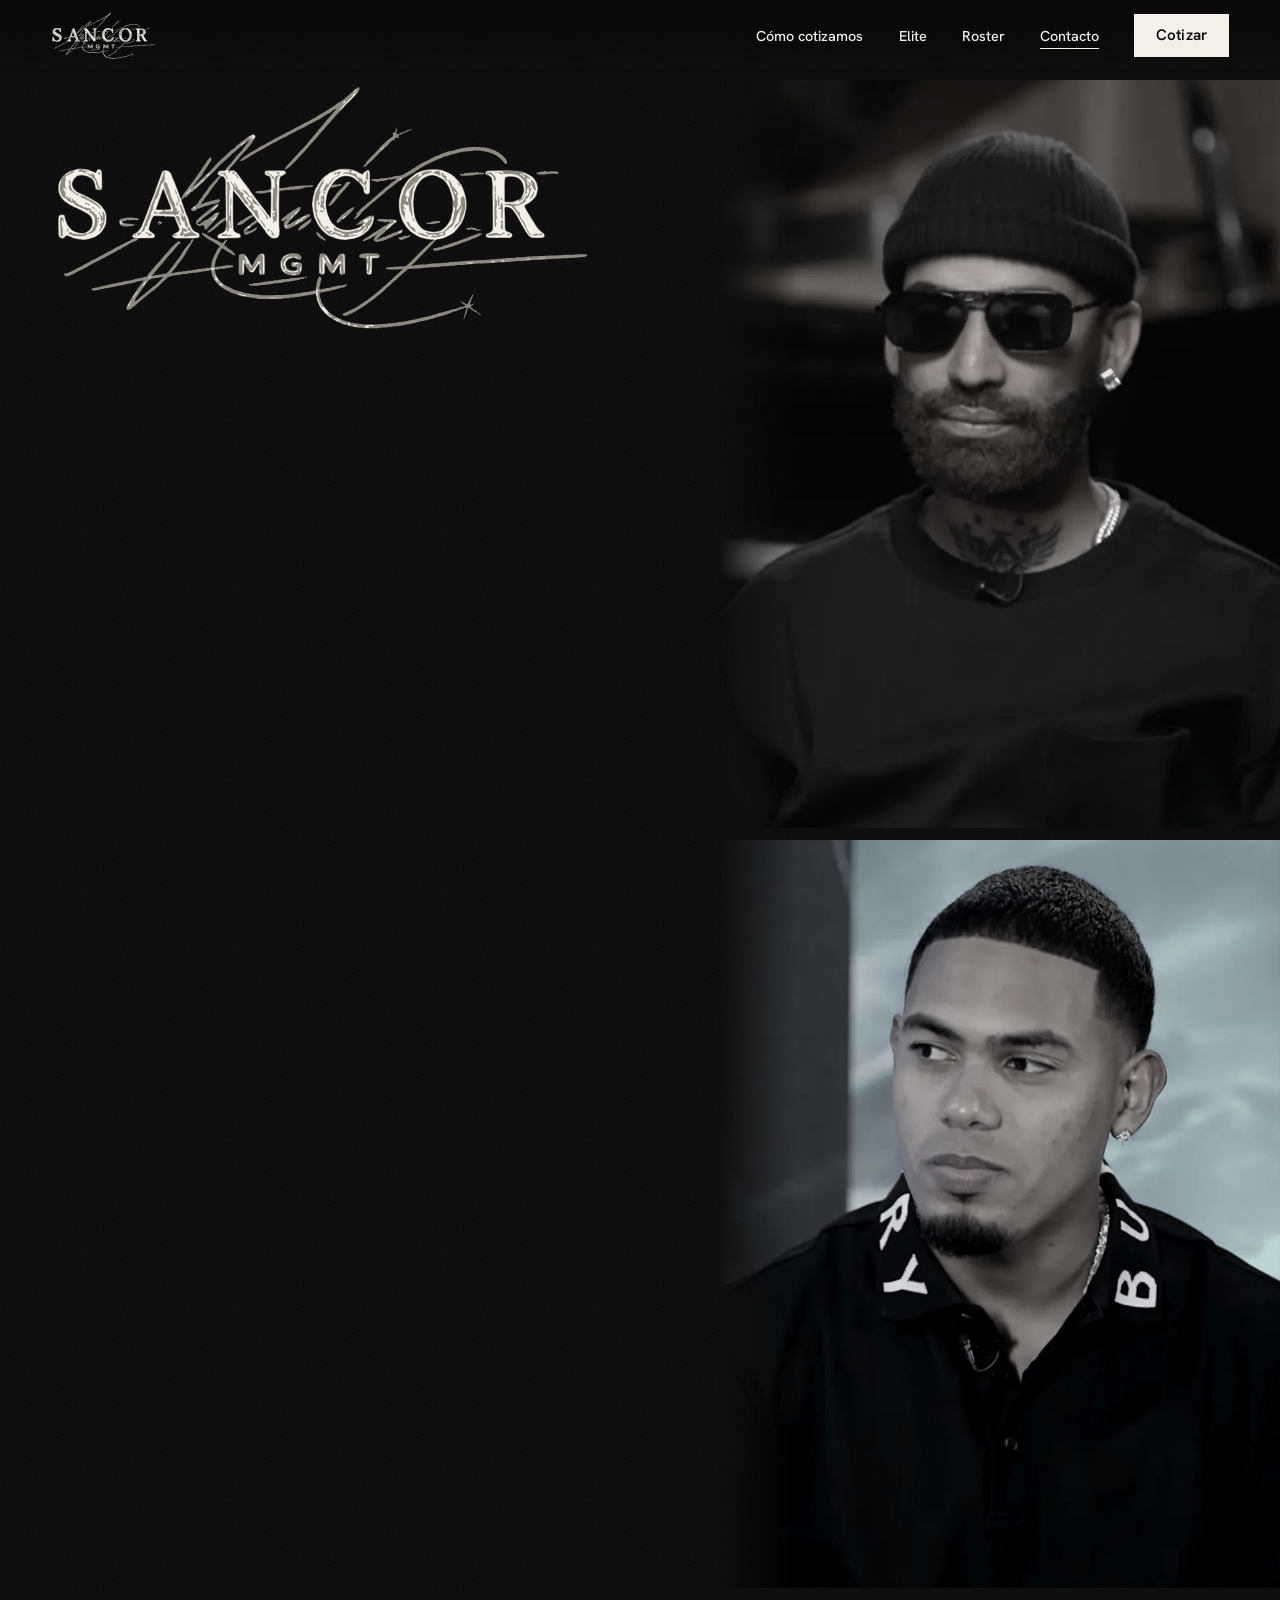
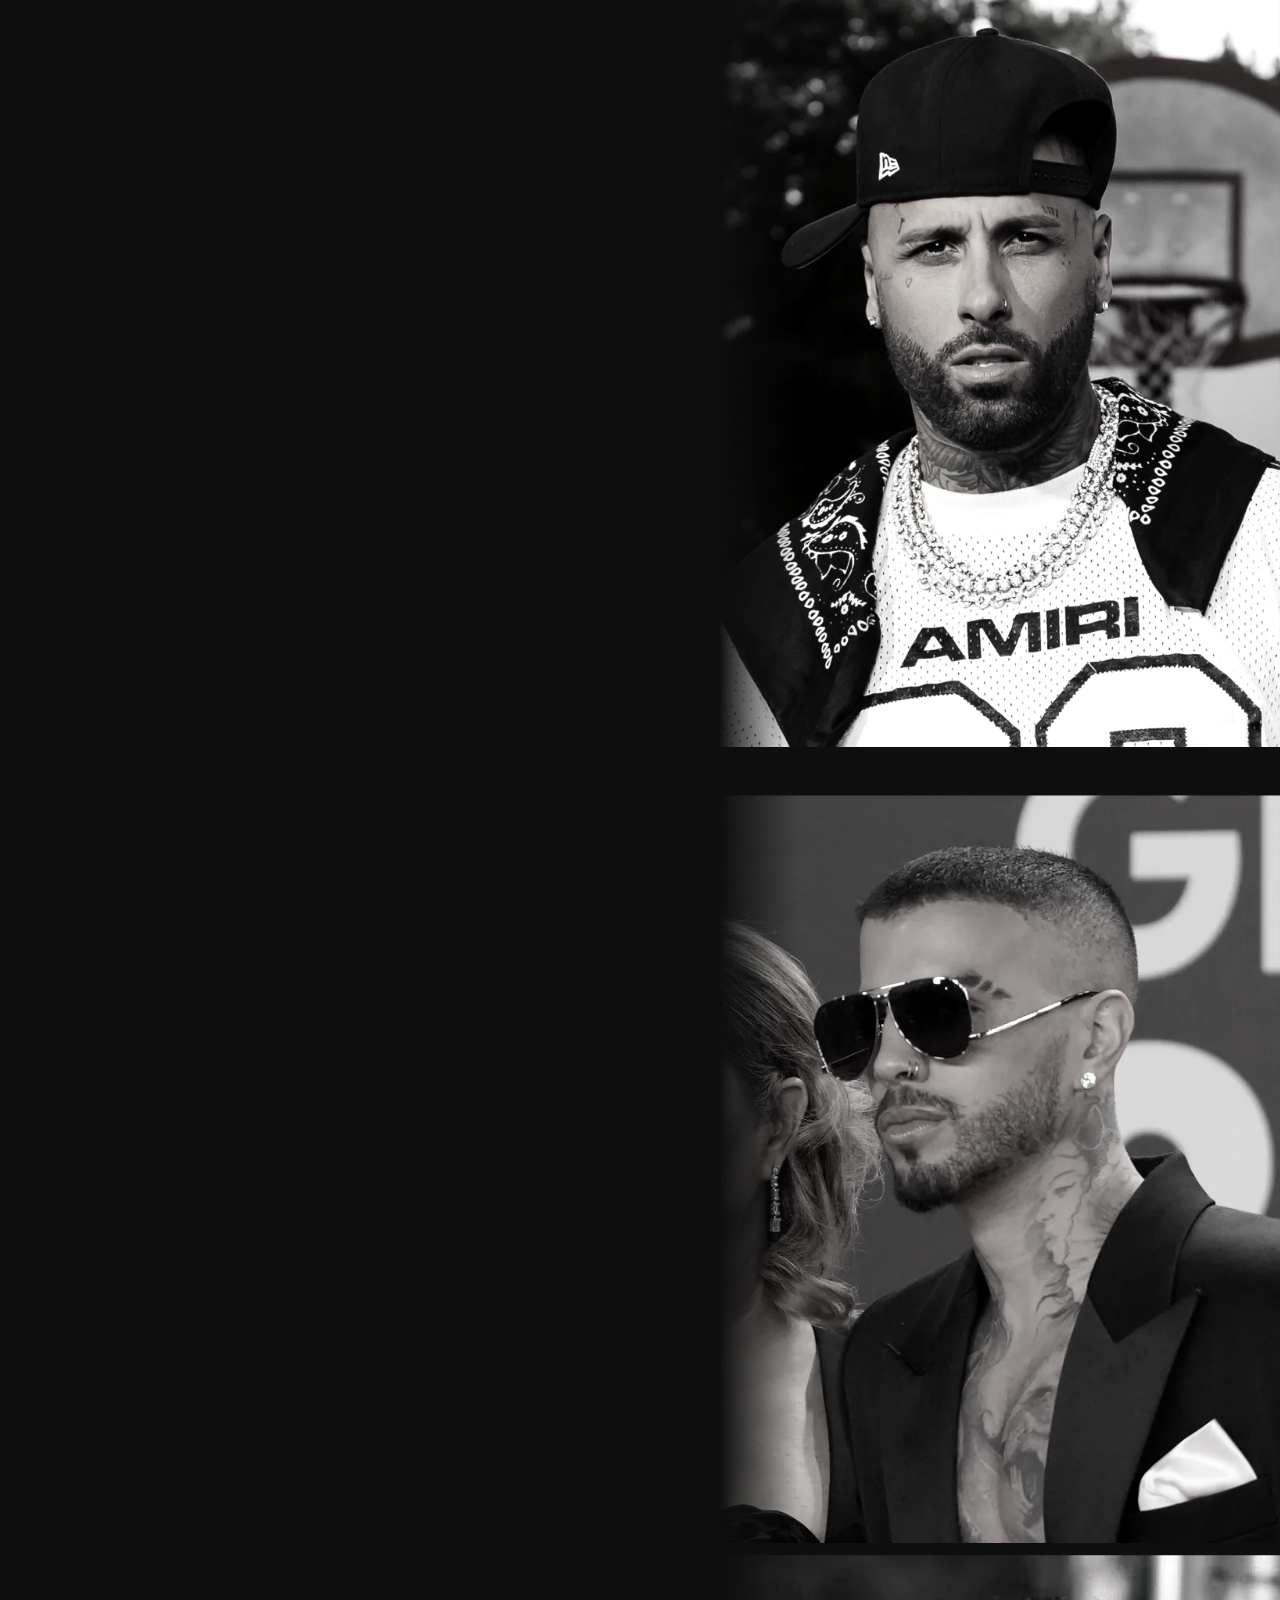
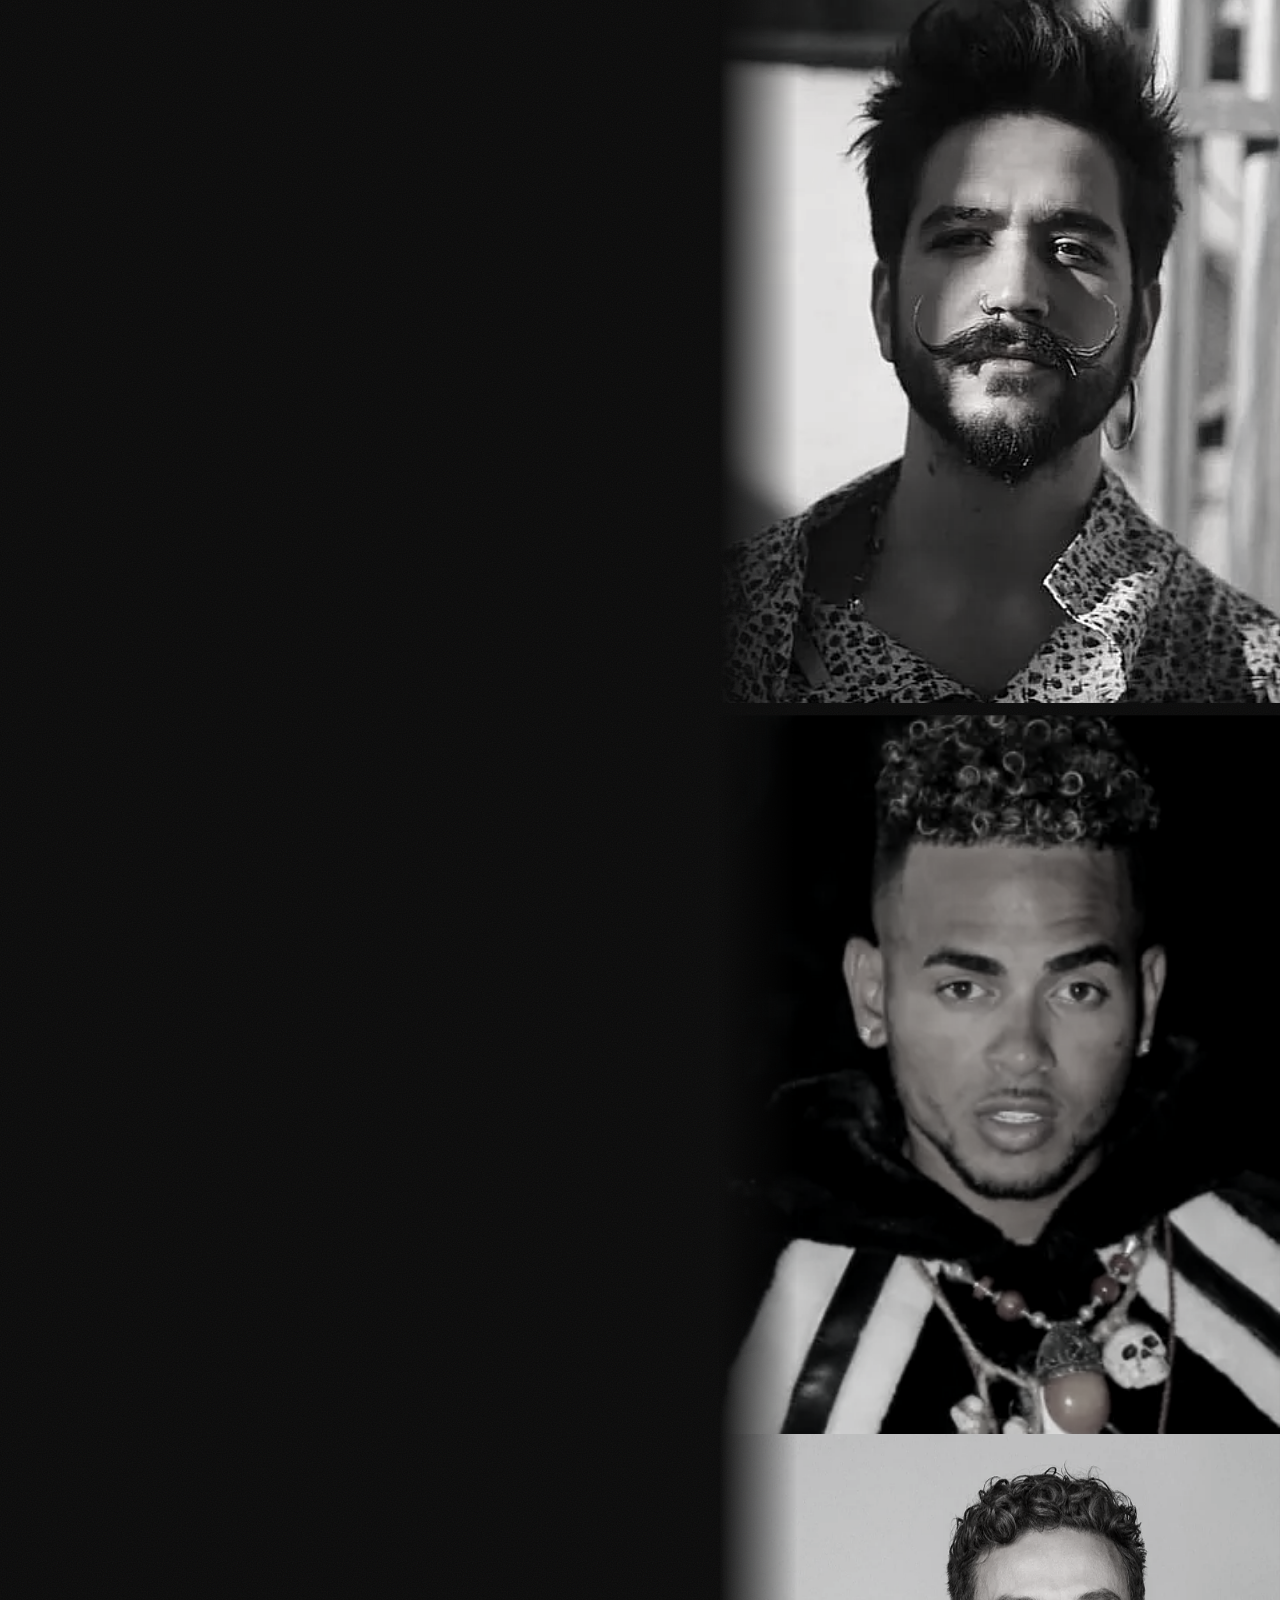
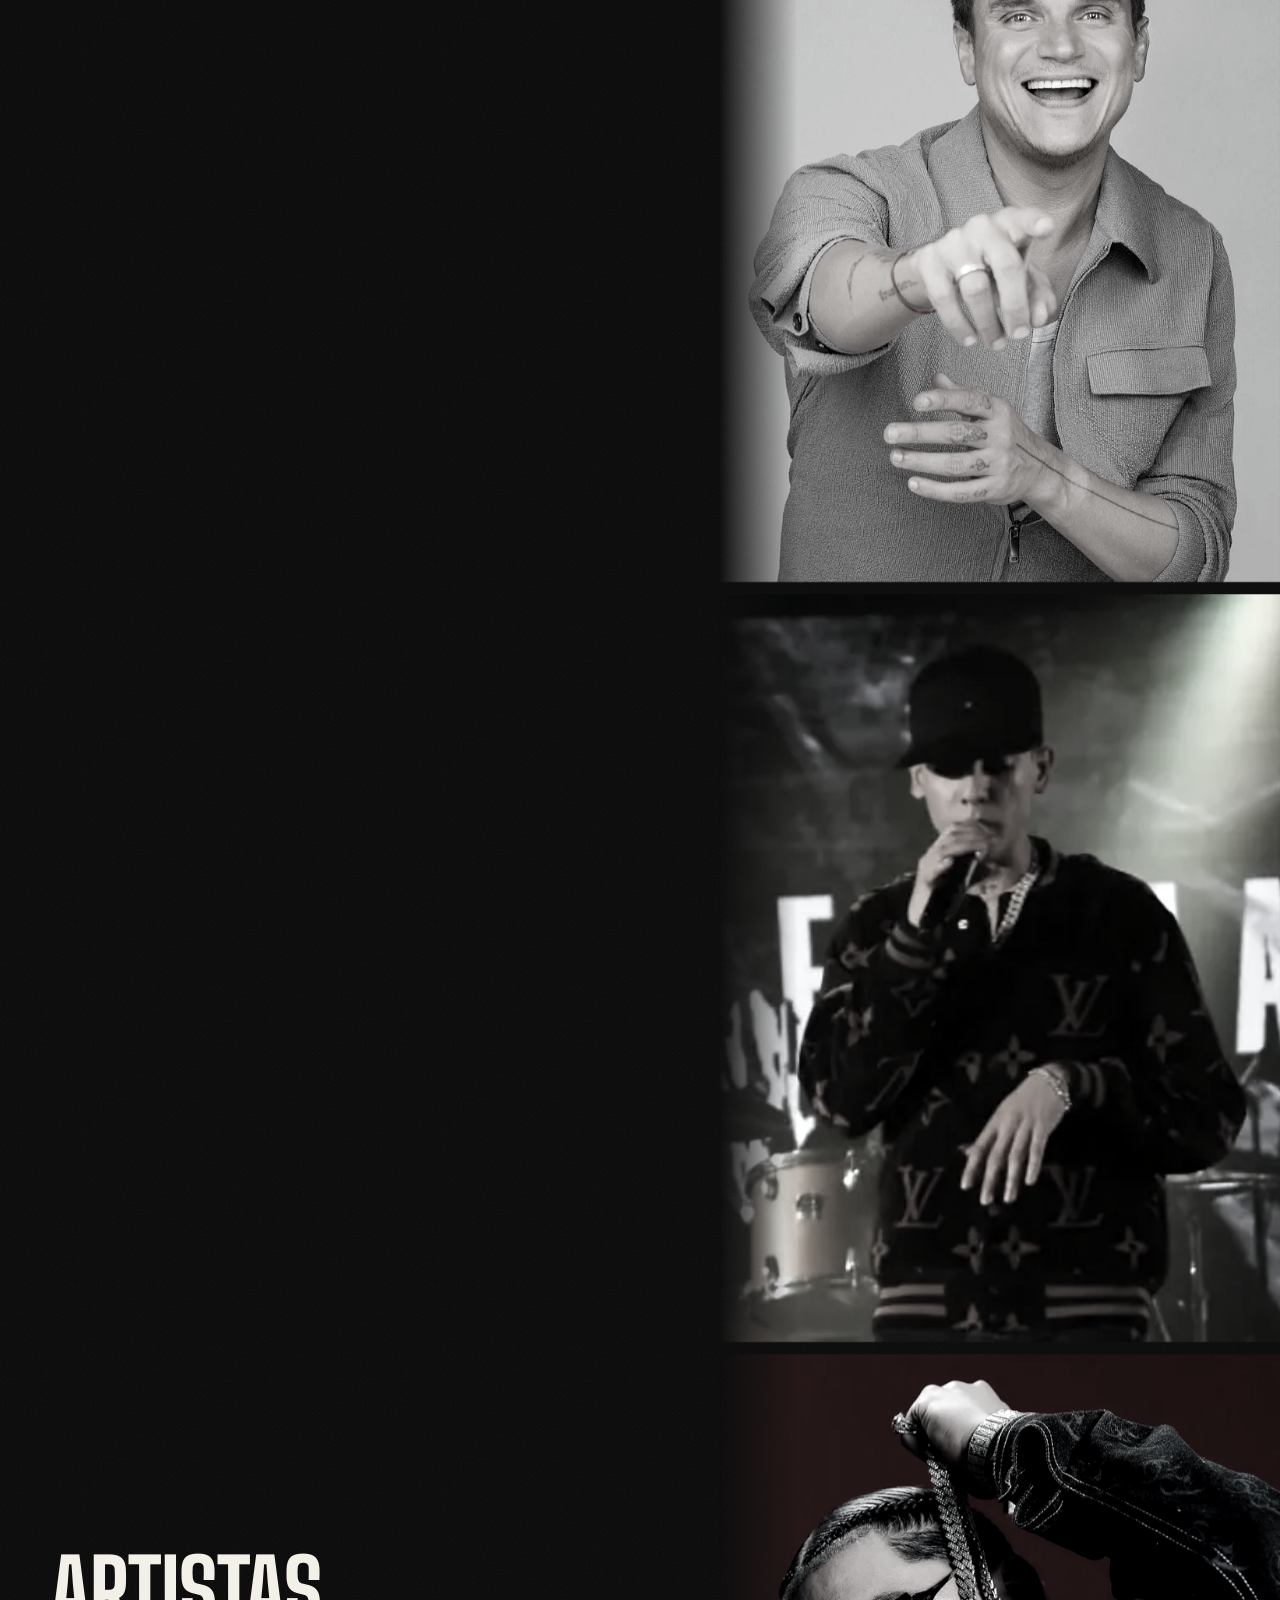
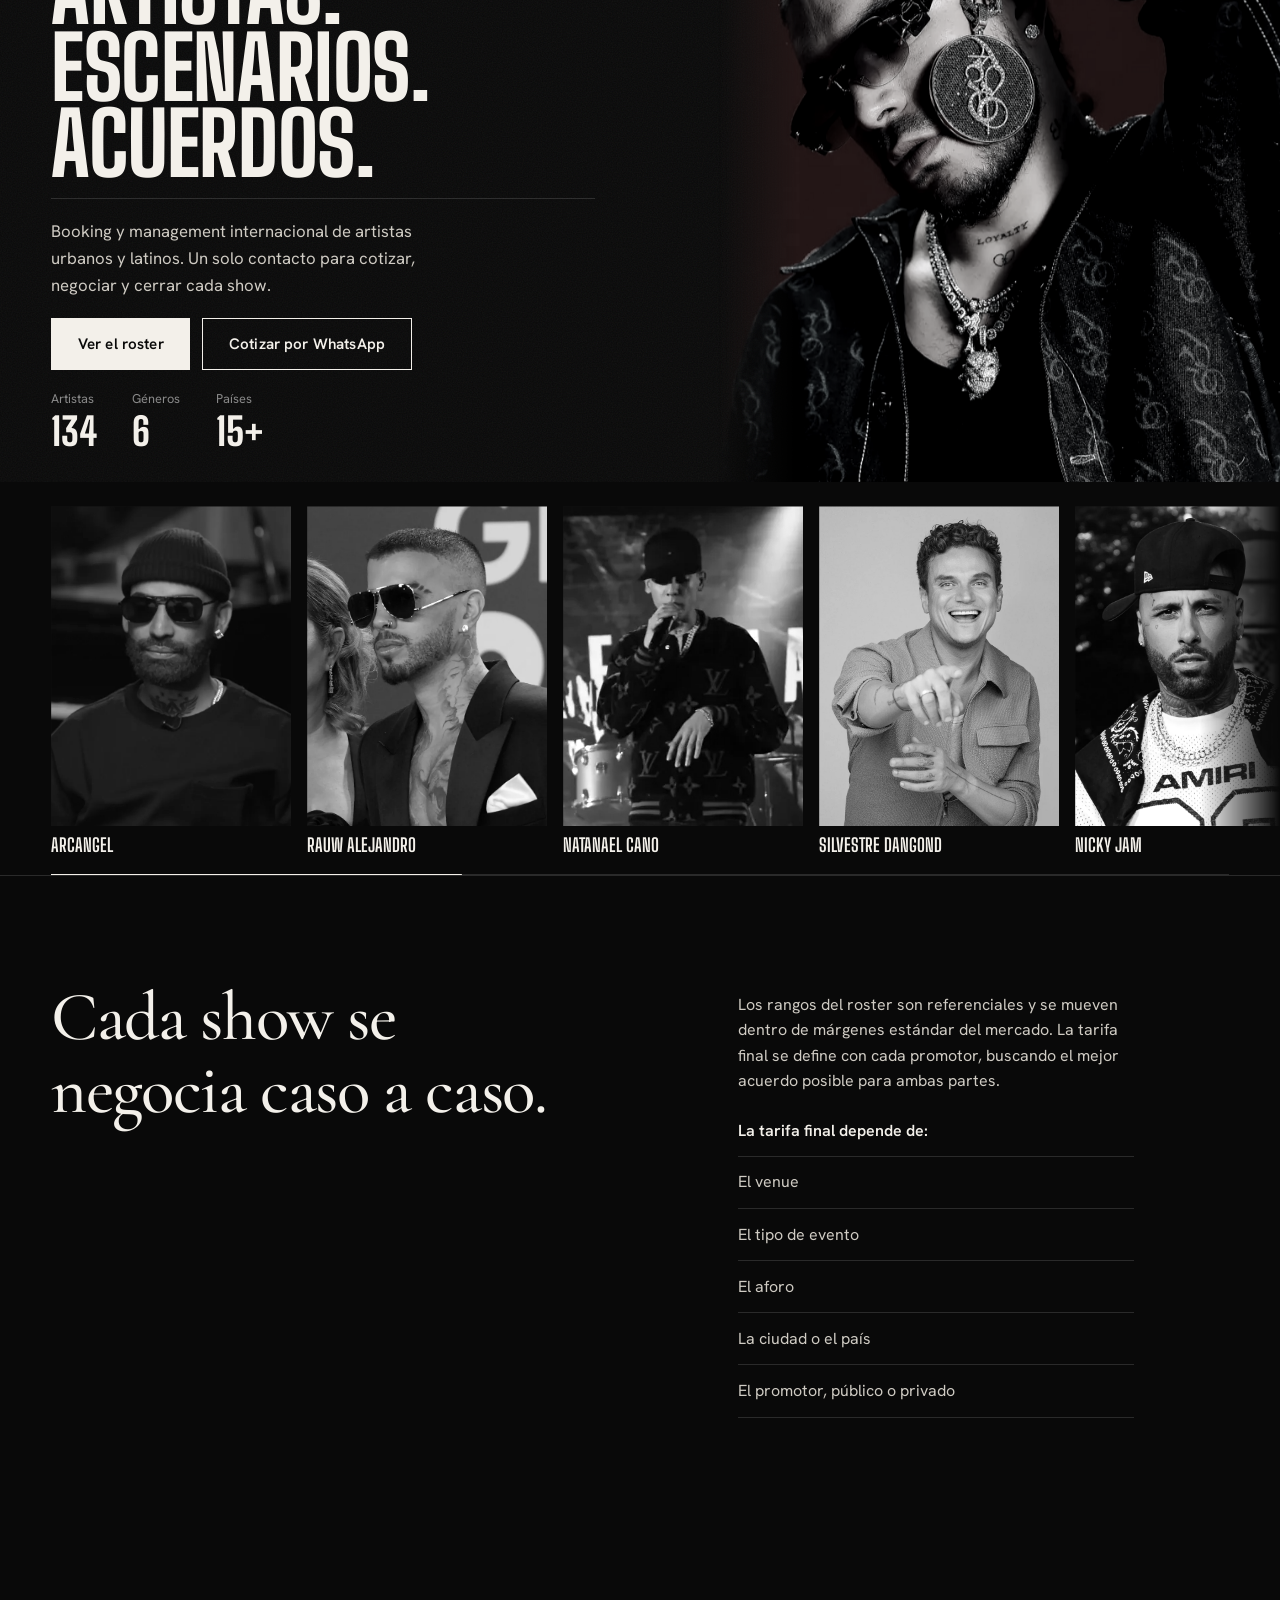
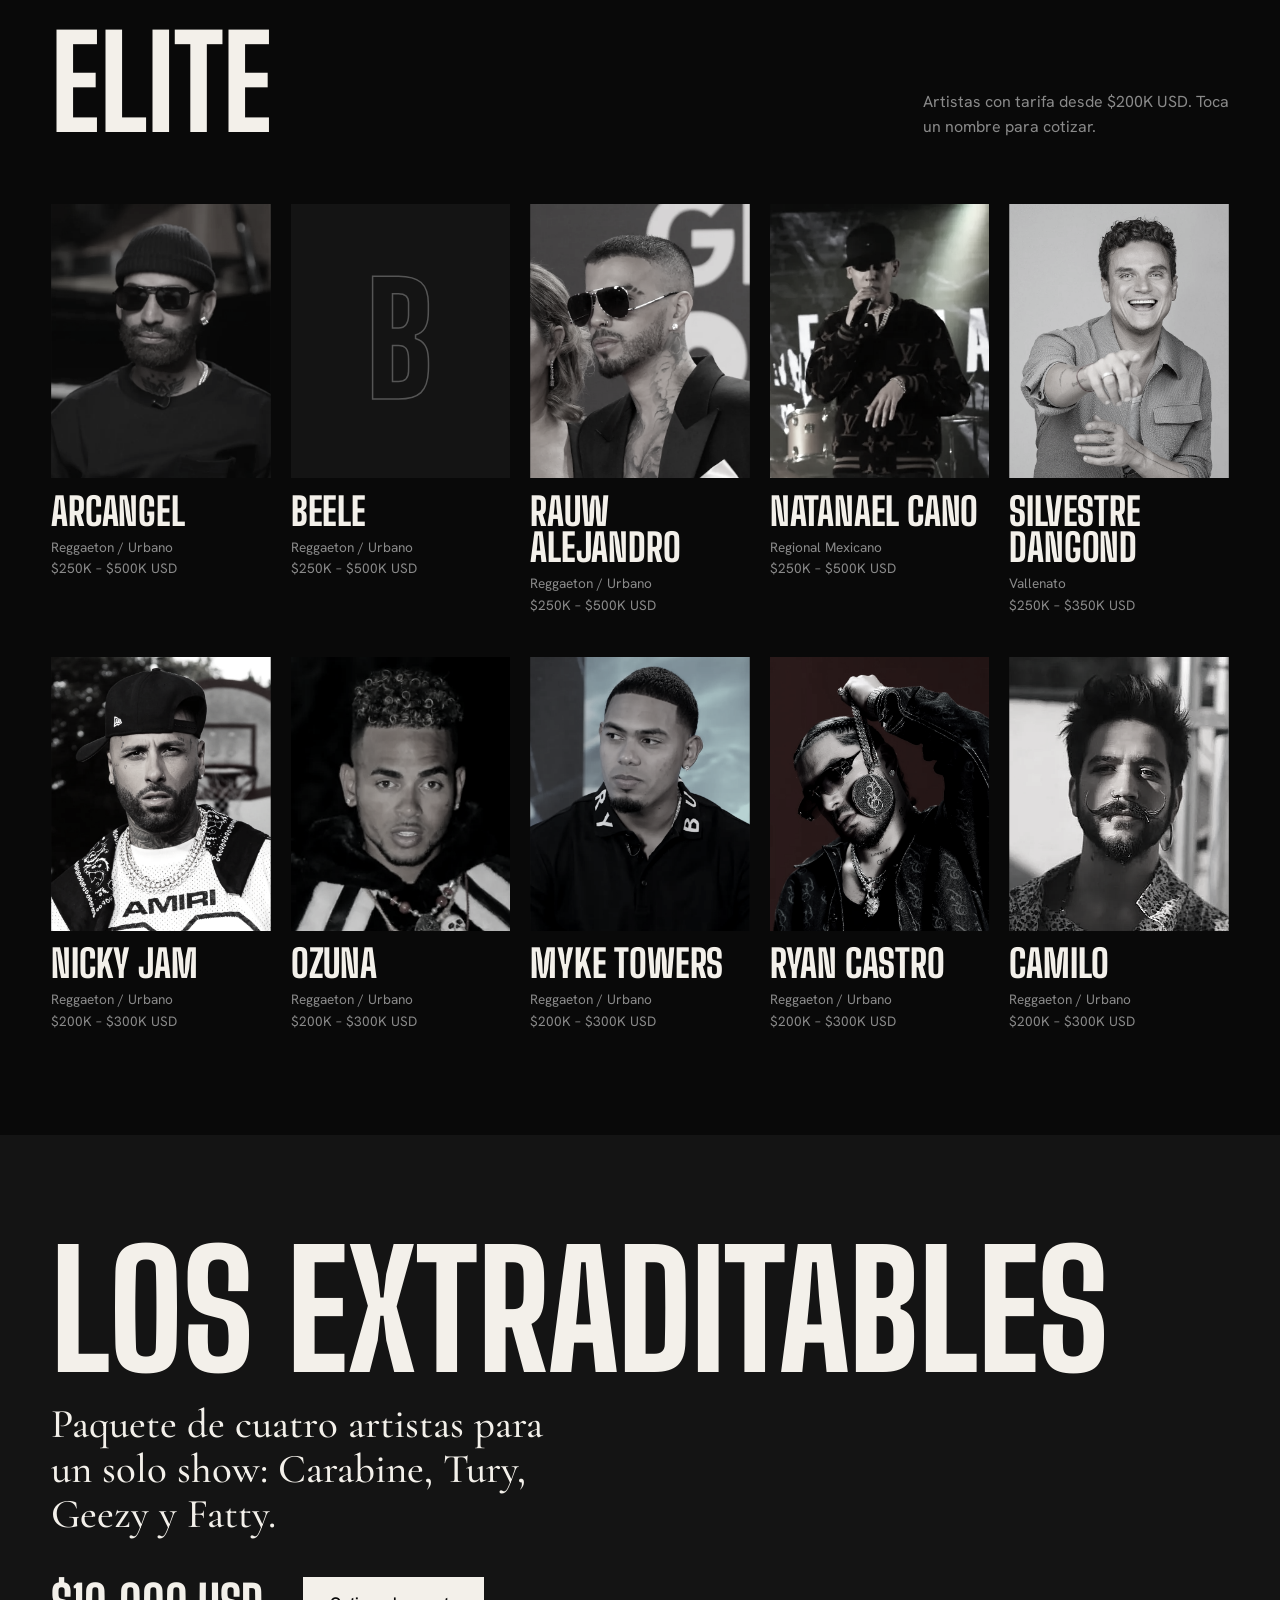
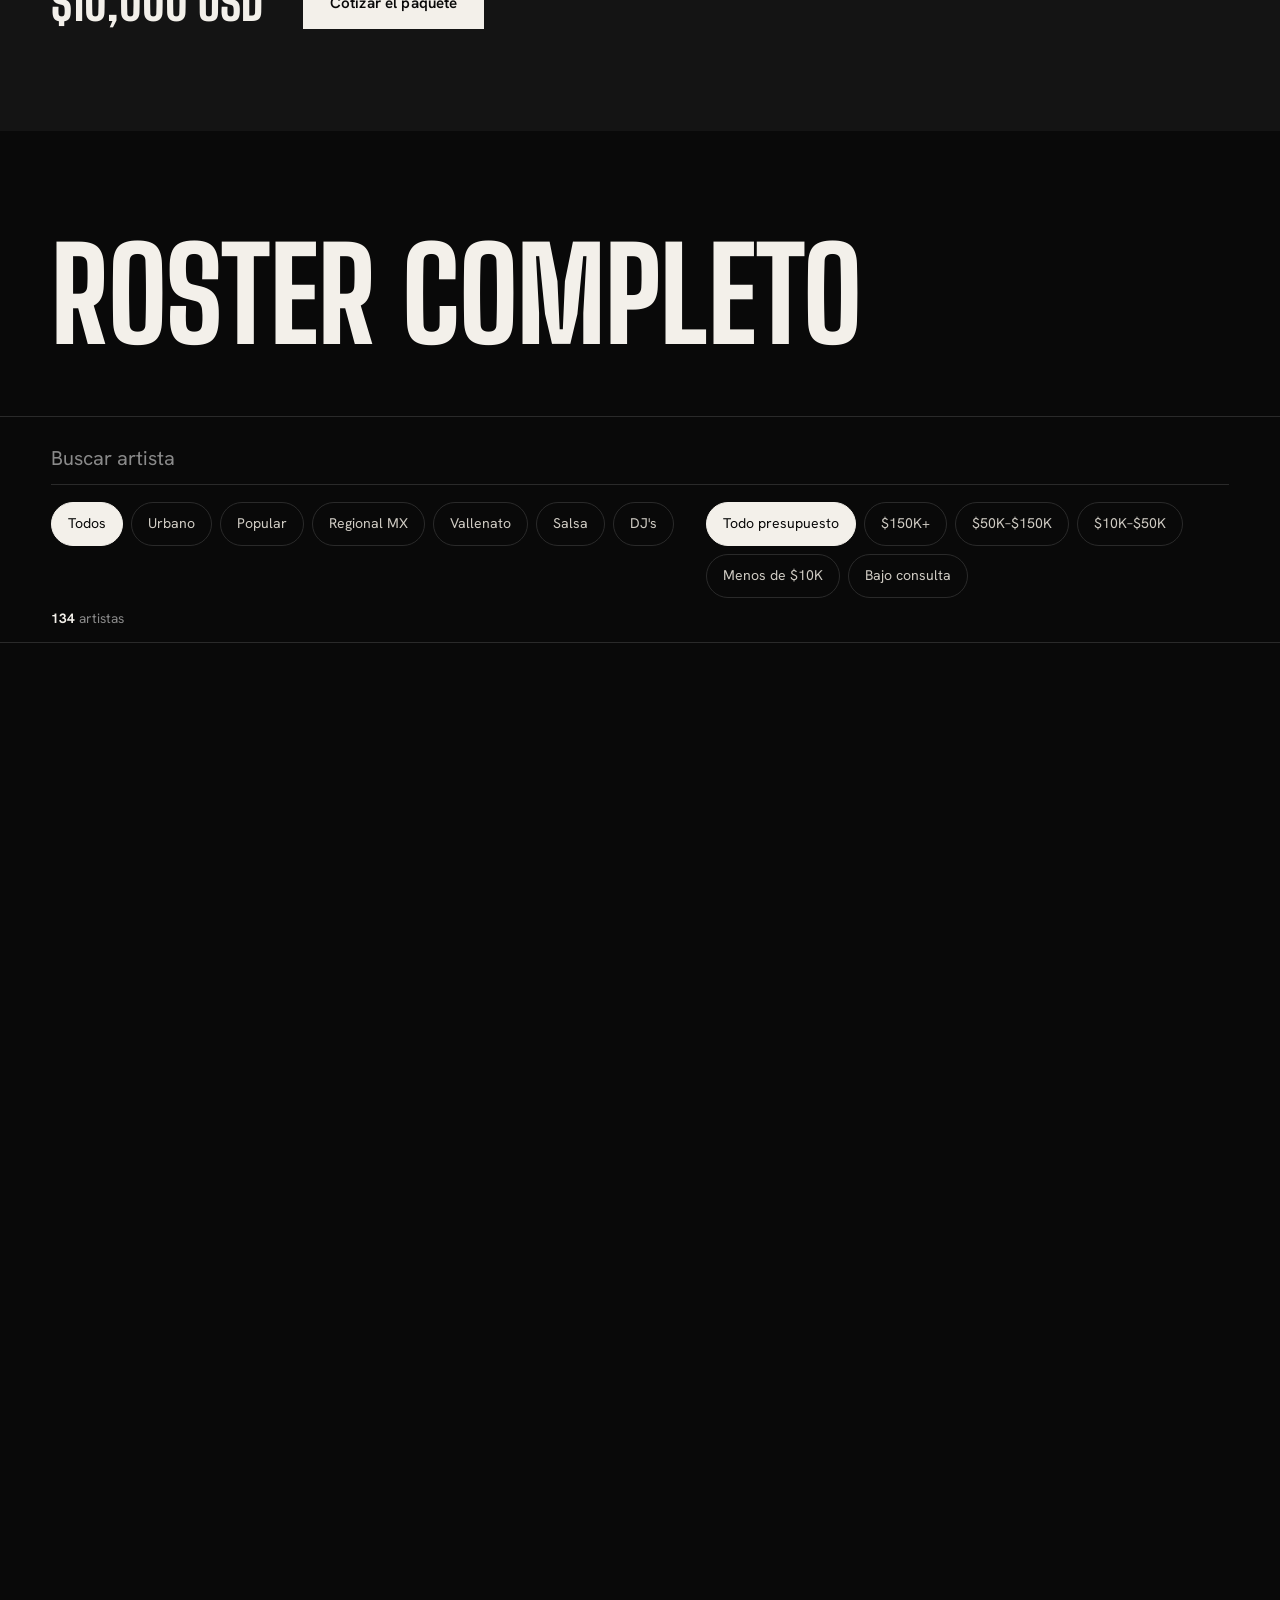
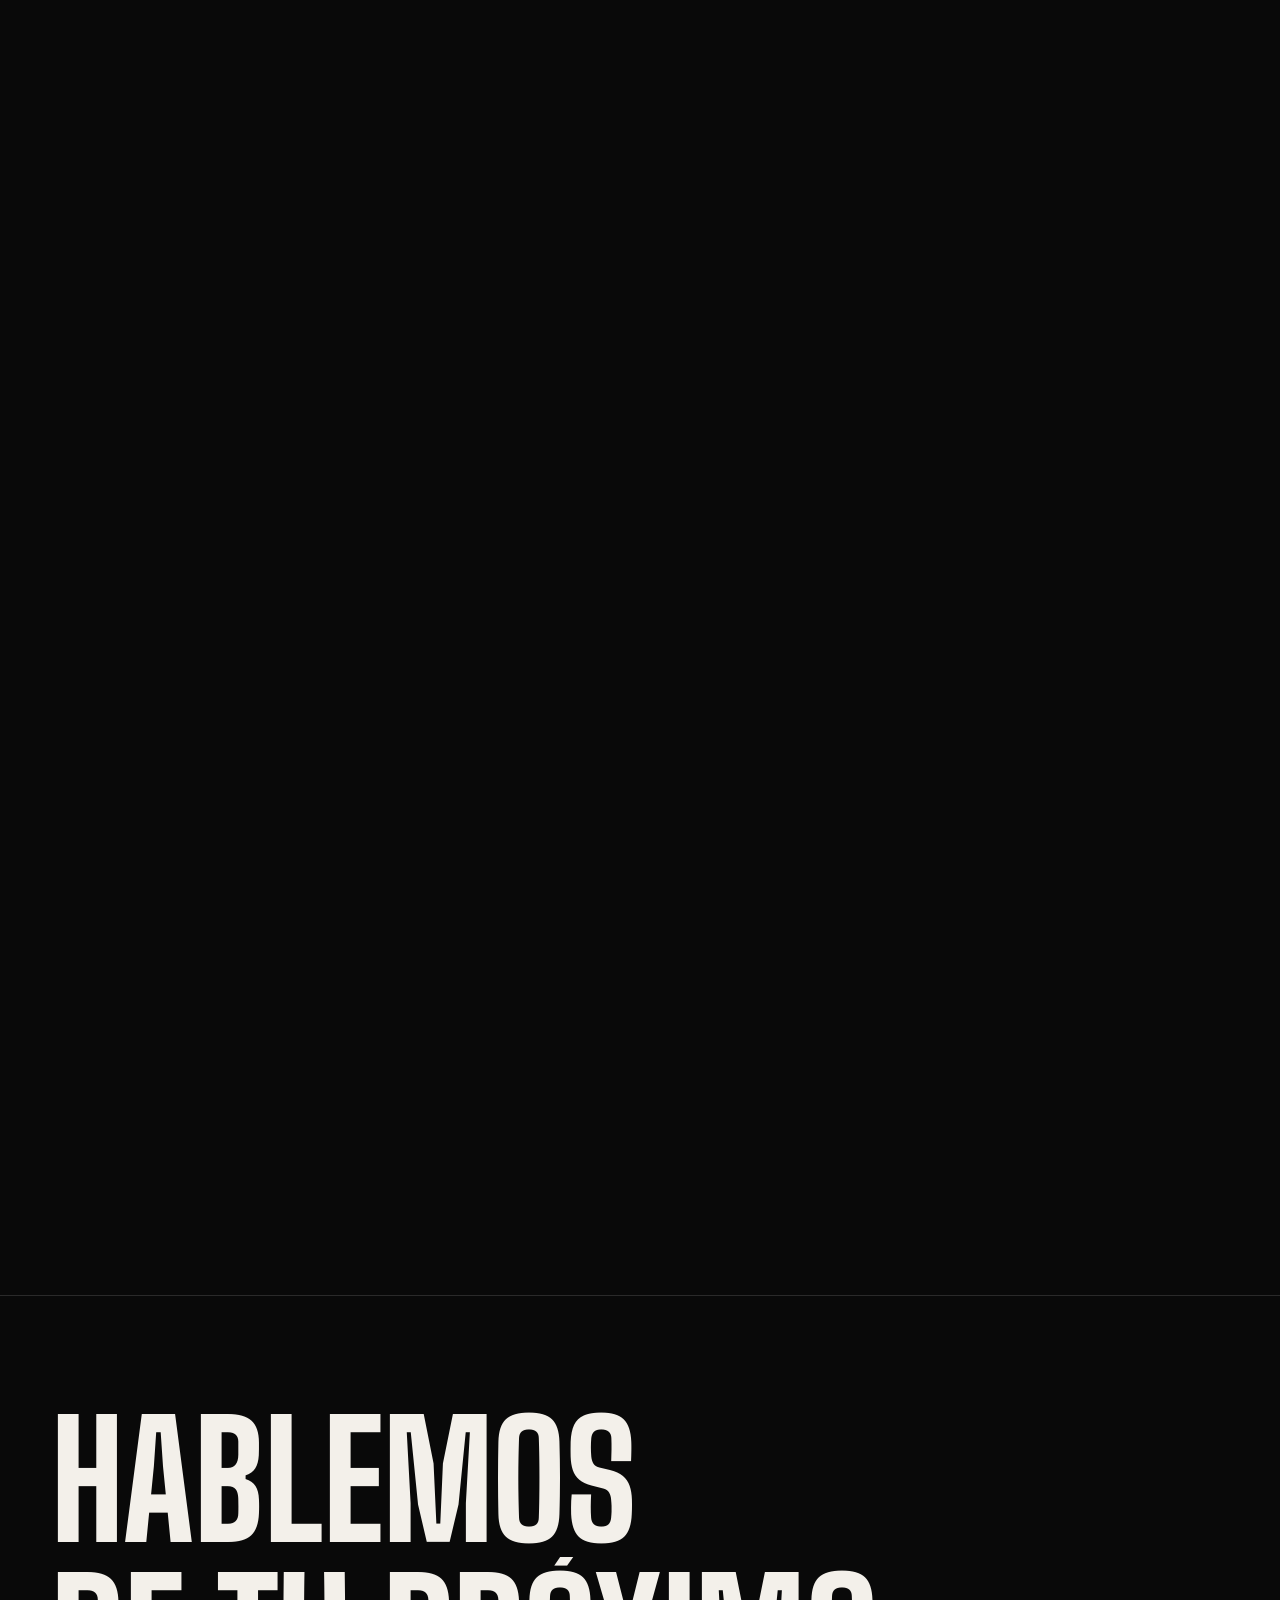
==== commit c1c32658: "feat: polish mobile motion and complete artist imagery - iPhone-first: firma + fila de retratos + ti" ====
--- a/index.html
+++ b/index.html
@@ -3,6 +3,7 @@
 <head>
 <meta charset="UTF-8">
 <meta name="viewport" content="width=device-width, initial-scale=1, viewport-fit=cover">
+<meta name="color-scheme" content="dark">
 <!-- Decisión del dueño: el sitio se mantiene fuera de buscadores (lista de tarifas). Quitar la línea siguiente para indexarlo. -->
 <meta name="robots" content="noindex, nofollow">
 <meta name="theme-color" content="#090909">
@@ -19,7 +20,7 @@
 <meta property="og:locale" content="es_CO">
 <meta name="twitter:card" content="summary_large_image">
 <link rel="icon" href="favicon.svg" type="image/svg+xml">
-<link rel="preload" href="fonts/big-shoulders-display-latin-wght-normal.woff2" as="font" type="font/woff2" crossorigin>
+<link rel="preload" href="fonts/big-shoulders-display-latin-800-normal.woff2" as="font" type="font/woff2" crossorigin>
 <link rel="stylesheet" href="css/styles.css">
 <script>document.documentElement.classList.add('js');</script>
 <script src="js/main.js" defer></script>
@@ -52,15 +53,15 @@
       </h1>
       <div class="hero-foot">
         <p class="hero-lede">Booking y management internacional de artistas urbanos y latinos. Un solo contacto para cotizar, negociar y cerrar cada show.</p>
+        <div class="hero-cta">
+          <a class="btn btn-solid" href="#roster">Ver el roster</a>
+          <a class="btn btn-line" href="https://wa.me/573178850263?text=Hola%2C%20quiero%20informaci%C3%B3n%20sobre%20el%20roster%20de%20artistas" target="_blank" rel="noopener noreferrer">Cotizar por WhatsApp</a>
+        </div>
         <dl class="hero-stats">
           <div><dt>Artistas</dt><dd>134</dd></div>
           <div><dt>Géneros</dt><dd>6</dd></div>
           <div><dt>Países</dt><dd>15+</dd></div>
         </dl>
-        <div class="hero-cta">
-          <a class="btn btn-solid" href="#roster">Ver el roster</a>
-          <a class="btn btn-line" href="https://wa.me/573178850263?text=Hola%2C%20quiero%20informaci%C3%B3n%20sobre%20el%20roster%20de%20artistas" target="_blank" rel="noopener noreferrer">Cotizar por WhatsApp</a>
-        </div>
       </div>
     </div>
   </div>
@@ -68,18 +69,18 @@
 
     <li class="hcol" style="--c:0"><ul>
       <li><a class="shot" href="https://wa.me/573178850263?text=Hola%2C%20quiero%20cotizar%20a%20Arcangel" target="_blank" rel="noopener noreferrer" data-i="0" style="--n:0"><img class="shot-img" fetchpriority="high" src="img/artistas/arcangel.webp" alt="Retrato de Arcangel" width="720" height="956"  decoding="async" sizes="(min-width:900px) 16vw, 30vw"></a></li>
-      <li><a class="shot" href="https://wa.me/573178850263?text=Hola%2C%20quiero%20cotizar%20a%20Myke%20Towers" target="_blank" rel="noopener noreferrer" data-i="5" style="--n:1"><img class="shot-img" src="img/artistas/myke-towers.webp" alt="Retrato de Myke Towers" width="720" height="921"  decoding="async" sizes="(min-width:900px) 16vw, 30vw"></a></li>
-      <li><a class="shot" href="https://wa.me/573178850263?text=Hola%2C%20quiero%20cotizar%20a%20Nicky%20Jam" target="_blank" rel="noopener noreferrer" data-i="3" style="--n:2"><img class="shot-img" src="img/artistas/nicky-jam.webp" alt="Retrato de Nicky Jam" width="720" height="956"  decoding="async" sizes="(min-width:900px) 16vw, 30vw"></a></li>
+      <li><a class="shot" href="https://wa.me/573178850263?text=Hola%2C%20quiero%20cotizar%20a%20Myke%20Towers" target="_blank" rel="noopener noreferrer" data-i="5" style="--n:1"><img class="shot-img" src="img/artistas/myke-towers.webp" alt="Retrato de Myke Towers" width="720" height="921"  loading="lazy" decoding="async" sizes="(min-width:900px) 16vw, 30vw"></a></li>
+      <li><a class="shot" href="https://wa.me/573178850263?text=Hola%2C%20quiero%20cotizar%20a%20Nicky%20Jam" target="_blank" rel="noopener noreferrer" data-i="3" style="--n:2"><img class="shot-img" src="img/artistas/nicky-jam.webp" alt="Retrato de Nicky Jam" width="720" height="956"  loading="lazy" decoding="async" sizes="(min-width:900px) 16vw, 30vw"></a></li>
     </ul></li>
     <li class="hcol" style="--c:1"><ul>
       <li><a class="shot" href="https://wa.me/573178850263?text=Hola%2C%20quiero%20cotizar%20a%20Rauw%20Alejandro" target="_blank" rel="noopener noreferrer" data-i="2" style="--n:3"><img class="shot-img" src="img/artistas/rauw-alejandro.webp" alt="Retrato de Rauw Alejandro" width="631" height="1000"  decoding="async" sizes="(min-width:900px) 16vw, 30vw"></a></li>
-      <li><a class="shot" href="https://wa.me/573178850263?text=Hola%2C%20quiero%20cotizar%20a%20Camilo" target="_blank" rel="noopener noreferrer" data-i="7" style="--n:4"><img class="shot-img" src="img/artistas/camilo.webp" alt="Retrato de Camilo" width="421" height="566"  decoding="async" sizes="(min-width:900px) 16vw, 30vw"></a></li>
-      <li><a class="shot" href="https://wa.me/573178850263?text=Hola%2C%20quiero%20cotizar%20a%20Ozuna" target="_blank" rel="noopener noreferrer" data-i="4" style="--n:5"><img class="shot-img" src="img/artistas/ozuna.webp" alt="Retrato de Ozuna" width="318" height="565"  decoding="async" sizes="(min-width:900px) 16vw, 30vw"></a></li>
+      <li><a class="shot" href="https://wa.me/573178850263?text=Hola%2C%20quiero%20cotizar%20a%20Camilo" target="_blank" rel="noopener noreferrer" data-i="7" style="--n:4"><img class="shot-img" src="img/artistas/camilo.webp" alt="Retrato de Camilo" width="421" height="566"  loading="lazy" decoding="async" sizes="(min-width:900px) 16vw, 30vw"></a></li>
+      <li><a class="shot" href="https://wa.me/573178850263?text=Hola%2C%20quiero%20cotizar%20a%20Ozuna" target="_blank" rel="noopener noreferrer" data-i="4" style="--n:5"><img class="shot-img" src="img/artistas/ozuna.webp" alt="Retrato de Ozuna" width="318" height="565"  loading="lazy" decoding="async" sizes="(min-width:900px) 16vw, 30vw"></a></li>
     </ul></li>
     <li class="hcol" style="--c:2"><ul>
       <li><a class="shot" href="https://wa.me/573178850263?text=Hola%2C%20quiero%20cotizar%20a%20Silvestre%20Dangond" target="_blank" rel="noopener noreferrer" data-i="116" style="--n:6"><img class="shot-img" src="img/artistas/silvestre-dangond.webp" alt="Retrato de Silvestre Dangond" width="720" height="960"  decoding="async" sizes="(min-width:900px) 16vw, 30vw"></a></li>
-      <li><a class="shot" href="https://wa.me/573178850263?text=Hola%2C%20quiero%20cotizar%20a%20Natanael%20Cano" target="_blank" rel="noopener noreferrer" data-i="112" style="--n:7"><img class="shot-img" src="img/artistas/natanael-cano.webp" alt="Retrato de Natanael Cano" width="371" height="450"  decoding="async" sizes="(min-width:900px) 16vw, 30vw"></a></li>
-      <li><a class="shot" href="https://wa.me/573178850263?text=Hola%2C%20quiero%20cotizar%20a%20Ryan%20Castro" target="_blank" rel="noopener noreferrer" data-i="6" style="--n:8"><img class="shot-img" src="img/artistas/ryan-castro.webp" alt="Retrato de Ryan Castro" width="667" height="1000"  decoding="async" sizes="(min-width:900px) 16vw, 30vw"></a></li>
+      <li><a class="shot" href="https://wa.me/573178850263?text=Hola%2C%20quiero%20cotizar%20a%20Natanael%20Cano" target="_blank" rel="noopener noreferrer" data-i="112" style="--n:7"><img class="shot-img" src="img/artistas/natanael-cano.webp" alt="Retrato de Natanael Cano" width="371" height="450"  loading="lazy" decoding="async" sizes="(min-width:900px) 16vw, 30vw"></a></li>
+      <li><a class="shot" href="https://wa.me/573178850263?text=Hola%2C%20quiero%20cotizar%20a%20Ryan%20Castro" target="_blank" rel="noopener noreferrer" data-i="6" style="--n:8"><img class="shot-img" src="img/artistas/ryan-castro.webp" alt="Retrato de Ryan Castro" width="667" height="1000"  loading="lazy" decoding="async" sizes="(min-width:900px) 16vw, 30vw"></a></li>
     </ul></li>
   </ul>
 </section>
@@ -89,20 +90,20 @@
     <div class="gallery-viewport" id="galleryViewport" tabindex="0" role="group" aria-roledescription="carrusel" aria-label="Retratos del roster. Desplázate con las flechas del teclado.">
       <ul class="faces-track">
 
-      <li><a class="face" href="https://wa.me/573178850263?text=Hola%2C%20quiero%20cotizar%20a%20Arcangel" target="_blank" rel="noopener noreferrer" data-i="0"><span class="face-media"><img class="face-img" src="img/artistas/arcangel.webp" alt="Retrato de Arcangel" width="720" height="956"  decoding="async"></span><span class="face-name">Arcangel</span></a></li>
-      <li><a class="face" href="https://wa.me/573178850263?text=Hola%2C%20quiero%20cotizar%20a%20Rauw%20Alejandro" target="_blank" rel="noopener noreferrer" data-i="2"><span class="face-media"><img class="face-img" src="img/artistas/rauw-alejandro.webp" alt="Retrato de Rauw Alejandro" width="631" height="1000"  decoding="async"></span><span class="face-name">Rauw Alejandro</span></a></li>
-      <li><a class="face" href="https://wa.me/573178850263?text=Hola%2C%20quiero%20cotizar%20a%20Natanael%20Cano" target="_blank" rel="noopener noreferrer" data-i="112"><span class="face-media"><img class="face-img" src="img/artistas/natanael-cano.webp" alt="Retrato de Natanael Cano" width="371" height="450"  decoding="async"></span><span class="face-name">Natanael Cano</span></a></li>
-      <li><a class="face" href="https://wa.me/573178850263?text=Hola%2C%20quiero%20cotizar%20a%20Silvestre%20Dangond" target="_blank" rel="noopener noreferrer" data-i="116"><span class="face-media"><img class="face-img" src="img/artistas/silvestre-dangond.webp" alt="Retrato de Silvestre Dangond" width="720" height="960"  decoding="async"></span><span class="face-name">Silvestre Dangond</span></a></li>
-      <li><a class="face" href="https://wa.me/573178850263?text=Hola%2C%20quiero%20cotizar%20a%20Nicky%20Jam" target="_blank" rel="noopener noreferrer" data-i="3"><span class="face-media"><img class="face-img" src="img/artistas/nicky-jam.webp" alt="Retrato de Nicky Jam" width="720" height="956"  decoding="async"></span><span class="face-name">Nicky Jam</span></a></li>
-      <li><a class="face" href="https://wa.me/573178850263?text=Hola%2C%20quiero%20cotizar%20a%20Ozuna" target="_blank" rel="noopener noreferrer" data-i="4"><span class="face-media"><img class="face-img" src="img/artistas/ozuna.webp" alt="Retrato de Ozuna" width="318" height="565"  decoding="async"></span><span class="face-name">Ozuna</span></a></li>
-      <li><a class="face" href="https://wa.me/573178850263?text=Hola%2C%20quiero%20cotizar%20a%20Myke%20Towers" target="_blank" rel="noopener noreferrer" data-i="5"><span class="face-media"><img class="face-img" src="img/artistas/myke-towers.webp" alt="Retrato de Myke Towers" width="720" height="921"  decoding="async"></span><span class="face-name">Myke Towers</span></a></li>
-      <li><a class="face" href="https://wa.me/573178850263?text=Hola%2C%20quiero%20cotizar%20a%20Ryan%20Castro" target="_blank" rel="noopener noreferrer" data-i="6"><span class="face-media"><img class="face-img" src="img/artistas/ryan-castro.webp" alt="Retrato de Ryan Castro" width="667" height="1000"  decoding="async"></span><span class="face-name">Ryan Castro</span></a></li>
-      <li><a class="face" href="https://wa.me/573178850263?text=Hola%2C%20quiero%20cotizar%20a%20Camilo" target="_blank" rel="noopener noreferrer" data-i="7"><span class="face-media"><img class="face-img" src="img/artistas/camilo.webp" alt="Retrato de Camilo" width="421" height="566"  decoding="async"></span><span class="face-name">Camilo</span></a></li>
-      <li><a class="face" href="https://wa.me/573178850263?text=Hola%2C%20quiero%20cotizar%20a%20Blessd" target="_blank" rel="noopener noreferrer" data-i="9"><span class="face-media"><img class="face-img" src="img/artistas/blessd.webp" alt="Retrato de Blessd" width="576" height="384"  decoding="async"></span><span class="face-name">Blessd</span></a></li>
-      <li><a class="face" href="https://wa.me/573178850263?text=Hola%2C%20quiero%20cotizar%20a%20Anuel" target="_blank" rel="noopener noreferrer" data-i="10"><span class="face-media"><img class="face-img" src="img/artistas/anuel.webp" alt="Retrato de Anuel" width="720" height="960"  decoding="async"></span><span class="face-name">Anuel</span></a></li>
-      <li><a class="face" href="https://wa.me/573178850263?text=Hola%2C%20quiero%20cotizar%20a%20Farruko" target="_blank" rel="noopener noreferrer" data-i="11"><span class="face-media"><img class="face-img" src="img/artistas/farruko.webp" alt="Retrato de Farruko" width="714" height="1000"  decoding="async"></span><span class="face-name">Farruko</span></a></li>
-      <li><a class="face" href="https://wa.me/573178850263?text=Hola%2C%20quiero%20cotizar%20a%20Sebasti%C3%A1n%20Yatra" target="_blank" rel="noopener noreferrer" data-i="13"><span class="face-media"><img class="face-img" src="img/artistas/sebastian-yatra.webp" alt="Retrato de Sebastián Yatra" width="720" height="960"  decoding="async"></span><span class="face-name">Sebastián Yatra</span></a></li>
-      <li><a class="face" href="https://wa.me/573178850263?text=Hola%2C%20quiero%20cotizar%20a%20Manuel%20Turizo" target="_blank" rel="noopener noreferrer" data-i="14"><span class="face-media"><img class="face-img" src="img/artistas/manuel-turizo.webp" alt="Retrato de Manuel Turizo" width="720" height="930"  decoding="async"></span><span class="face-name">Manuel Turizo</span></a></li>
+      <li><a class="face" href="https://wa.me/573178850263?text=Hola%2C%20quiero%20cotizar%20a%20Arcangel" target="_blank" rel="noopener noreferrer" data-i="0" style="--i:0"><span class="face-media"><img class="face-img" src="img/artistas/arcangel.webp" alt="Retrato de Arcangel" width="720" height="956"  decoding="async"></span><span class="face-name">Arcangel</span></a></li>
+      <li><a class="face" href="https://wa.me/573178850263?text=Hola%2C%20quiero%20cotizar%20a%20Rauw%20Alejandro" target="_blank" rel="noopener noreferrer" data-i="2" style="--i:1"><span class="face-media"><img class="face-img" src="img/artistas/rauw-alejandro.webp" alt="Retrato de Rauw Alejandro" width="631" height="1000"  decoding="async"></span><span class="face-name">Rauw Alejandro</span></a></li>
+      <li><a class="face" href="https://wa.me/573178850263?text=Hola%2C%20quiero%20cotizar%20a%20Natanael%20Cano" target="_blank" rel="noopener noreferrer" data-i="112" style="--i:2"><span class="face-media"><img class="face-img" src="img/artistas/natanael-cano.webp" alt="Retrato de Natanael Cano" width="371" height="450"  decoding="async"></span><span class="face-name">Natanael Cano</span></a></li>
+      <li><a class="face" href="https://wa.me/573178850263?text=Hola%2C%20quiero%20cotizar%20a%20Silvestre%20Dangond" target="_blank" rel="noopener noreferrer" data-i="116" style="--i:3"><span class="face-media"><img class="face-img" src="img/artistas/silvestre-dangond.webp" alt="Retrato de Silvestre Dangond" width="720" height="960"  decoding="async"></span><span class="face-name">Silvestre Dangond</span></a></li>
+      <li><a class="face" href="https://wa.me/573178850263?text=Hola%2C%20quiero%20cotizar%20a%20Nicky%20Jam" target="_blank" rel="noopener noreferrer" data-i="3" style="--i:4"><span class="face-media"><img class="face-img" src="img/artistas/nicky-jam.webp" alt="Retrato de Nicky Jam" width="720" height="956"  loading="lazy" decoding="async"></span><span class="face-name">Nicky Jam</span></a></li>
+      <li><a class="face" href="https://wa.me/573178850263?text=Hola%2C%20quiero%20cotizar%20a%20Ozuna" target="_blank" rel="noopener noreferrer" data-i="4" style="--i:5"><span class="face-media"><img class="face-img" src="img/artistas/ozuna.webp" alt="Retrato de Ozuna" width="318" height="565"  loading="lazy" decoding="async"></span><span class="face-name">Ozuna</span></a></li>
+      <li><a class="face" href="https://wa.me/573178850263?text=Hola%2C%20quiero%20cotizar%20a%20Myke%20Towers" target="_blank" rel="noopener noreferrer" data-i="5" style="--i:6"><span class="face-media"><img class="face-img" src="img/artistas/myke-towers.webp" alt="Retrato de Myke Towers" width="720" height="921"  loading="lazy" decoding="async"></span><span class="face-name">Myke Towers</span></a></li>
+      <li><a class="face" href="https://wa.me/573178850263?text=Hola%2C%20quiero%20cotizar%20a%20Ryan%20Castro" target="_blank" rel="noopener noreferrer" data-i="6" style="--i:7"><span class="face-media"><img class="face-img" src="img/artistas/ryan-castro.webp" alt="Retrato de Ryan Castro" width="667" height="1000"  loading="lazy" decoding="async"></span><span class="face-name">Ryan Castro</span></a></li>
+      <li><a class="face" href="https://wa.me/573178850263?text=Hola%2C%20quiero%20cotizar%20a%20Camilo" target="_blank" rel="noopener noreferrer" data-i="7" style="--i:7"><span class="face-media"><img class="face-img" src="img/artistas/camilo.webp" alt="Retrato de Camilo" width="421" height="566"  loading="lazy" decoding="async"></span><span class="face-name">Camilo</span></a></li>
+      <li><a class="face" href="https://wa.me/573178850263?text=Hola%2C%20quiero%20cotizar%20a%20Blessd" target="_blank" rel="noopener noreferrer" data-i="9" style="--i:7"><span class="face-media"><img class="face-img" src="img/artistas/blessd.webp" alt="Retrato de Blessd" width="576" height="384"  loading="lazy" decoding="async"></span><span class="face-name">Blessd</span></a></li>
+      <li><a class="face" href="https://wa.me/573178850263?text=Hola%2C%20quiero%20cotizar%20a%20Anuel" target="_blank" rel="noopener noreferrer" data-i="10" style="--i:7"><span class="face-media"><img class="face-img" src="img/artistas/anuel.webp" alt="Retrato de Anuel" width="720" height="960"  loading="lazy" decoding="async"></span><span class="face-name">Anuel</span></a></li>
+      <li><a class="face" href="https://wa.me/573178850263?text=Hola%2C%20quiero%20cotizar%20a%20Farruko" target="_blank" rel="noopener noreferrer" data-i="11" style="--i:7"><span class="face-media"><img class="face-img" src="img/artistas/farruko.webp" alt="Retrato de Farruko" width="714" height="1000"  loading="lazy" decoding="async"></span><span class="face-name">Farruko</span></a></li>
+      <li><a class="face" href="https://wa.me/573178850263?text=Hola%2C%20quiero%20cotizar%20a%20Sebasti%C3%A1n%20Yatra" target="_blank" rel="noopener noreferrer" data-i="13" style="--i:7"><span class="face-media"><img class="face-img" src="img/artistas/sebastian-yatra.webp" alt="Retrato de Sebastián Yatra" width="720" height="960"  loading="lazy" decoding="async"></span><span class="face-name">Sebastián Yatra</span></a></li>
+      <li><a class="face" href="https://wa.me/573178850263?text=Hola%2C%20quiero%20cotizar%20a%20Manuel%20Turizo" target="_blank" rel="noopener noreferrer" data-i="14" style="--i:7"><span class="face-media"><img class="face-img" src="img/artistas/manuel-turizo.webp" alt="Retrato de Manuel Turizo" width="720" height="930"  loading="lazy" decoding="async"></span><span class="face-name">Manuel Turizo</span></a></li>
       </ul>
     </div>
     <button class="gal-btn gal-prev" type="button" aria-label="Retratos anteriores" aria-controls="galleryViewport" hidden><svg width="18" height="18" viewBox="0 0 24 24" fill="none" stroke="currentColor" stroke-width="2" aria-hidden="true"><path d="M15 5l-7 7 7 7"/></svg></button>
@@ -281,7 +282,7 @@
         <li data-genre="urbano" data-band="low" data-name="alleh y yorghaki"><a class="artist" href="https://wa.me/573178850263?text=Hola%2C%20quiero%20cotizar%20a%20Alleh%20y%20Yorghaki" target="_blank" rel="noopener noreferrer" data-i="48"><span class="thumb"><span class="mono" aria-hidden="true">AY</span></span><span class="artist-name">Alleh y Yorghaki</span><svg class="artist-arrow" width="16" height="16" viewBox="0 0 24 24" fill="none" stroke="currentColor" stroke-width="2" aria-hidden="true"><path d="M7 17 17 7M8 7h9v9"/></svg><span class="sr-only">, ver ficha y cotizar</span></a></li>
         <li data-genre="urbano" data-band="low" data-name="reykon"><a class="artist" href="https://wa.me/573178850263?text=Hola%2C%20quiero%20cotizar%20a%20Reykon" target="_blank" rel="noopener noreferrer" data-i="49"><span class="thumb"><img class="thumb-img" src="img/artistas/reykon.webp" alt="Retrato de Reykon" width="372" height="527"  loading="lazy" decoding="async"></span><span class="artist-name">Reykon</span><svg class="artist-arrow" width="16" height="16" viewBox="0 0 24 24" fill="none" stroke="currentColor" stroke-width="2" aria-hidden="true"><path d="M7 17 17 7M8 7h9v9"/></svg><span class="sr-only">, ver ficha y cotizar</span></a></li>
         <li data-genre="urbano" data-band="low" data-name="big soto"><a class="artist" href="https://wa.me/573178850263?text=Hola%2C%20quiero%20cotizar%20a%20Big%20Soto" target="_blank" rel="noopener noreferrer" data-i="50"><span class="thumb"><span class="mono" aria-hidden="true">BS</span></span><span class="artist-name">Big Soto</span><svg class="artist-arrow" width="16" height="16" viewBox="0 0 24 24" fill="none" stroke="currentColor" stroke-width="2" aria-hidden="true"><path d="M7 17 17 7M8 7h9v9"/></svg><span class="sr-only">, ver ficha y cotizar</span></a></li>
-        <li data-genre="urbano" data-band="low" data-name="westcol"><a class="artist" href="https://wa.me/573178850263?text=Hola%2C%20quiero%20cotizar%20a%20Westcol" target="_blank" rel="noopener noreferrer" data-i="51"><span class="thumb"><span class="mono" aria-hidden="true">W</span></span><span class="artist-name">Westcol</span><svg class="artist-arrow" width="16" height="16" viewBox="0 0 24 24" fill="none" stroke="currentColor" stroke-width="2" aria-hidden="true"><path d="M7 17 17 7M8 7h9v9"/></svg><span class="sr-only">, ver ficha y cotizar</span></a></li>
+        <li data-genre="urbano" data-band="low" data-name="westcol"><a class="artist" href="https://wa.me/573178850263?text=Hola%2C%20quiero%20cotizar%20a%20Westcol" target="_blank" rel="noopener noreferrer" data-i="51"><span class="thumb"><img class="thumb-img" src="img/artistas/westcol.webp" alt="Retrato de Westcol" width="624" height="610"  loading="lazy" decoding="async"></span><span class="artist-name">Westcol</span><svg class="artist-arrow" width="16" height="16" viewBox="0 0 24 24" fill="none" stroke="currentColor" stroke-width="2" aria-hidden="true"><path d="M7 17 17 7M8 7h9v9"/></svg><span class="sr-only">, ver ficha y cotizar</span></a></li>
       </ul></div>
       <div class="tier"><h4 class="tier-name">$20K – $35K</h4><ul class="artist-list">
         <li data-genre="urbano" data-band="low" data-name="pirlo"><a class="artist" href="https://wa.me/573178850263?text=Hola%2C%20quiero%20cotizar%20a%20Pirlo" target="_blank" rel="noopener noreferrer" data-i="52"><span class="thumb"><span class="mono" aria-hidden="true">P</span></span><span class="artist-name">Pirlo</span><svg class="artist-arrow" width="16" height="16" viewBox="0 0 24 24" fill="none" stroke="currentColor" stroke-width="2" aria-hidden="true"><path d="M7 17 17 7M8 7h9v9"/></svg><span class="sr-only">, ver ficha y cotizar</span></a></li>
@@ -395,7 +396,7 @@
       <div class="tier"><h4 class="tier-name">$60K – $120K</h4><ul class="artist-list">
         <li data-genre="salsa" data-band="mid" data-name="guayacan orquesta"><a class="artist" href="https://wa.me/573178850263?text=Hola%2C%20quiero%20cotizar%20a%20Guayac%C3%A1n%20Orquesta" target="_blank" rel="noopener noreferrer" data-i="123"><span class="thumb"><span class="mono" aria-hidden="true">GO</span></span><span class="artist-name">Guayacán Orquesta</span><svg class="artist-arrow" width="16" height="16" viewBox="0 0 24 24" fill="none" stroke="currentColor" stroke-width="2" aria-hidden="true"><path d="M7 17 17 7M8 7h9v9"/></svg><span class="sr-only">, ver ficha y cotizar</span></a></li>
         <li data-genre="salsa" data-band="mid" data-name="grupo niche"><a class="artist" href="https://wa.me/573178850263?text=Hola%2C%20quiero%20cotizar%20a%20Grupo%20Niche" target="_blank" rel="noopener noreferrer" data-i="124"><span class="thumb"><img class="thumb-img" src="img/artistas/grupo-niche.webp" alt="Retrato de Grupo Niche" width="720" height="720"  loading="lazy" decoding="async"></span><span class="artist-name">Grupo Niche</span><svg class="artist-arrow" width="16" height="16" viewBox="0 0 24 24" fill="none" stroke="currentColor" stroke-width="2" aria-hidden="true"><path d="M7 17 17 7M8 7h9v9"/></svg><span class="sr-only">, ver ficha y cotizar</span></a></li>
-        <li data-genre="salsa" data-band="mid" data-name="jerry rivera"><a class="artist" href="https://wa.me/573178850263?text=Hola%2C%20quiero%20cotizar%20a%20Jerry%20Rivera" target="_blank" rel="noopener noreferrer" data-i="125"><span class="thumb"><span class="mono" aria-hidden="true">JR</span></span><span class="artist-name">Jerry Rivera</span><svg class="artist-arrow" width="16" height="16" viewBox="0 0 24 24" fill="none" stroke="currentColor" stroke-width="2" aria-hidden="true"><path d="M7 17 17 7M8 7h9v9"/></svg><span class="sr-only">, ver ficha y cotizar</span></a></li>
+        <li data-genre="salsa" data-band="mid" data-name="jerry rivera"><a class="artist" href="https://wa.me/573178850263?text=Hola%2C%20quiero%20cotizar%20a%20Jerry%20Rivera" target="_blank" rel="noopener noreferrer" data-i="125"><span class="thumb"><img class="thumb-img" src="img/artistas/jerry-rivera.webp" alt="Retrato de Jerry Rivera" width="720" height="587"  loading="lazy" decoding="async"></span><span class="artist-name">Jerry Rivera</span><svg class="artist-arrow" width="16" height="16" viewBox="0 0 24 24" fill="none" stroke="currentColor" stroke-width="2" aria-hidden="true"><path d="M7 17 17 7M8 7h9v9"/></svg><span class="sr-only">, ver ficha y cotizar</span></a></li>
       </ul></div>
       <div class="tier"><h4 class="tier-name">$5K – $40K</h4><ul class="artist-list">
         <li data-genre="salsa" data-band="entry" data-name="adolescentes orquesta"><a class="artist" href="https://wa.me/573178850263?text=Hola%2C%20quiero%20cotizar%20a%20Adolescentes%20Orquesta" target="_blank" rel="noopener noreferrer" data-i="126"><span class="thumb"><span class="mono" aria-hidden="true">AO</span></span><span class="artist-name">Adolescentes Orquesta</span><svg class="artist-arrow" width="16" height="16" viewBox="0 0 24 24" fill="none" stroke="currentColor" stroke-width="2" aria-hidden="true"><path d="M7 17 17 7M8 7h9v9"/></svg><span class="sr-only">, ver ficha y cotizar</span></a></li>
@@ -409,7 +410,7 @@
         <li data-genre="djs" data-band="low" data-name="kybba"><a class="artist" href="https://wa.me/573178850263?text=Hola%2C%20quiero%20cotizar%20a%20Kybba" target="_blank" rel="noopener noreferrer" data-i="129"><span class="thumb"><span class="mono" aria-hidden="true">K</span></span><span class="artist-name">Kybba</span><svg class="artist-arrow" width="16" height="16" viewBox="0 0 24 24" fill="none" stroke="currentColor" stroke-width="2" aria-hidden="true"><path d="M7 17 17 7M8 7h9v9"/></svg><span class="sr-only">, ver ficha y cotizar</span></a></li>
       </ul></div>
       <div class="tier"><h4 class="tier-name">$3K – $12K</h4><ul class="artist-list">
-        <li data-genre="djs" data-band="entry" data-name="natalia paris"><a class="artist" href="https://wa.me/573178850263?text=Hola%2C%20quiero%20cotizar%20a%20Natalia%20Par%C3%ADs" target="_blank" rel="noopener noreferrer" data-i="130"><span class="thumb"><span class="mono" aria-hidden="true">NP</span></span><span class="artist-name">Natalia París</span><svg class="artist-arrow" width="16" height="16" viewBox="0 0 24 24" fill="none" stroke="currentColor" stroke-width="2" aria-hidden="true"><path d="M7 17 17 7M8 7h9v9"/></svg><span class="sr-only">, ver ficha y cotizar</span></a></li>
+        <li data-genre="djs" data-band="entry" data-name="natalia paris"><a class="artist" href="https://wa.me/573178850263?text=Hola%2C%20quiero%20cotizar%20a%20Natalia%20Par%C3%ADs" target="_blank" rel="noopener noreferrer" data-i="130"><span class="thumb"><img class="thumb-img" src="img/artistas/natalia-paris.webp" alt="Retrato de Natalia París" width="720" height="537"  loading="lazy" decoding="async"></span><span class="artist-name">Natalia París</span><svg class="artist-arrow" width="16" height="16" viewBox="0 0 24 24" fill="none" stroke="currentColor" stroke-width="2" aria-hidden="true"><path d="M7 17 17 7M8 7h9v9"/></svg><span class="sr-only">, ver ficha y cotizar</span></a></li>
         <li data-genre="djs" data-band="entry" data-name="marcela reyes"><a class="artist" href="https://wa.me/573178850263?text=Hola%2C%20quiero%20cotizar%20a%20Marcela%20Reyes" target="_blank" rel="noopener noreferrer" data-i="131"><span class="thumb"><span class="mono" aria-hidden="true">MR</span></span><span class="artist-name">Marcela Reyes</span><svg class="artist-arrow" width="16" height="16" viewBox="0 0 24 24" fill="none" stroke="currentColor" stroke-width="2" aria-hidden="true"><path d="M7 17 17 7M8 7h9v9"/></svg><span class="sr-only">, ver ficha y cotizar</span></a></li>
         <li data-genre="djs" data-band="entry" data-name="manguito dj"><a class="artist" href="https://wa.me/573178850263?text=Hola%2C%20quiero%20cotizar%20a%20Manguito%20DJ" target="_blank" rel="noopener noreferrer" data-i="132"><span class="thumb"><span class="mono" aria-hidden="true">MD</span></span><span class="artist-name">Manguito DJ</span><svg class="artist-arrow" width="16" height="16" viewBox="0 0 24 24" fill="none" stroke="currentColor" stroke-width="2" aria-hidden="true"><path d="M7 17 17 7M8 7h9v9"/></svg><span class="sr-only">, ver ficha y cotizar</span></a></li>
         <li data-genre="djs" data-band="entry" data-name="fumaratto"><a class="artist" href="https://wa.me/573178850263?text=Hola%2C%20quiero%20cotizar%20a%20Fumaratto" target="_blank" rel="noopener noreferrer" data-i="133"><span class="thumb"><span class="mono" aria-hidden="true">F</span></span><span class="artist-name">Fumaratto</span><svg class="artist-arrow" width="16" height="16" viewBox="0 0 24 24" fill="none" stroke="currentColor" stroke-width="2" aria-hidden="true"><path d="M7 17 17 7M8 7h9v9"/></svg><span class="sr-only">, ver ficha y cotizar</span></a></li>
@@ -442,7 +443,7 @@
   <p>Precios referenciales en USD. Sujetos a disponibilidad, fecha y ciudad. No incluyen logística salvo que se indique.</p>
   <details class="credits">
     <summary>Créditos de fotografía</summary>
-    <p>Fotos de 53 artistas tomadas de Wikimedia Commons con licencia libre. Autor y licencia de cada una:</p>
+    <p>Fotos de 56 artistas tomadas de Wikimedia Commons con licencia libre. Autor y licencia de cada una:</p>
     <ul>
         <li><span>Arcangel</span> <a href="https://commons.wikimedia.org/wiki/File:Arc%C3%A1ngel_2023_Interview_-_Tony_Dandrades.png" target="_blank" rel="noopener noreferrer">Tony Dandrades</a>, <a href="https://creativecommons.org/licenses/by/3.0" target="_blank" rel="noopener noreferrer">CC BY 3.0</a></li>
         <li><span>Rauw Alejandro</span> <a href="https://commons.wikimedia.org/wiki/File:2023-11-16_Gala_de_los_Latin_Grammy,_13_(cropped).jpg" target="_blank" rel="noopener noreferrer">Junta de Andalucía</a>, <a href="https://creativecommons.org/licenses/by-sa/2.0" target="_blank" rel="noopener noreferrer">CC BY-SA 2.0</a></li>
@@ -476,6 +477,7 @@
         <li><span>Andy Rivera</span> <a href="https://commons.wikimedia.org/wiki/File:Andy_Rivera.jpg" target="_blank" rel="noopener noreferrer">Harold Rivera</a>, <a href="https://creativecommons.org/licenses/by-sa/3.0" target="_blank" rel="noopener noreferrer">CC BY-SA 3.0</a></li>
         <li><span>Kevin Roldán</span> <a href="https://commons.wikimedia.org/wiki/File:Kevin_Rold%C3%A1n_-_Carroya_-_2014.png" target="_blank" rel="noopener noreferrer">Carroya</a>, <a href="https://creativecommons.org/licenses/by/3.0" target="_blank" rel="noopener noreferrer">CC BY 3.0</a></li>
         <li><span>Reykon</span> <a href="https://commons.wikimedia.org/wiki/File:Reykon_2019.png" target="_blank" rel="noopener noreferrer">DRUMS RAM</a>, <a href="https://creativecommons.org/licenses/by/3.0" target="_blank" rel="noopener noreferrer">CC BY 3.0</a></li>
+        <li><span>Westcol</span> <a href="https://commons.wikimedia.org/wiki/File:Westcol2023.png" target="_blank" rel="noopener noreferrer">PelucheEn ElEstuche</a>, <a href="https://creativecommons.org/licenses/by/3.0" target="_blank" rel="noopener noreferrer">CC BY 3.0</a></li>
         <li><span>Luigi 21 Plus</span> <a href="https://commons.wikimedia.org/wiki/File:Luigi_21_Plus_in_interview_-_World_Latin_Star_2019.png" target="_blank" rel="noopener noreferrer">Bonchevip / World Star Latin</a>, <a href="https://creativecommons.org/licenses/by/3.0" target="_blank" rel="noopener noreferrer">CC BY 3.0</a></li>
         <li><span>Omar Courtz</span> <a href="https://commons.wikimedia.org/wiki/File:Omar_Courtz_%22Goddess%22_2024.png" target="_blank" rel="noopener noreferrer">Omar Courtz</a>, <a href="https://creativecommons.org/licenses/by/3.0" target="_blank" rel="noopener noreferrer">CC BY 3.0</a></li>
         <li><span>Jon Z</span> <a href="https://commons.wikimedia.org/wiki/File:Jon_Z_in_interview_-_World_Latin_Star_2019.png" target="_blank" rel="noopener noreferrer">Bonchevip / World Latin Star</a>, <a href="https://creativecommons.org/licenses/by/3.0" target="_blank" rel="noopener noreferrer">CC BY 3.0</a></li>
@@ -497,6 +499,8 @@
         <li><span>Felipe Peláez</span> <a href="https://commons.wikimedia.org/wiki/File:Felipe_Pel%C3%A1ez_(cropped).jpg" target="_blank" rel="noopener noreferrer">National Police of Colombia</a>, <a href="https://creativecommons.org/licenses/by-sa/2.0" target="_blank" rel="noopener noreferrer">CC BY-SA 2.0</a></li>
         <li><span>Hebert Vargas</span> <a href="https://commons.wikimedia.org/wiki/File:Hebert_Vargas.png" target="_blank" rel="noopener noreferrer">RicardoChavesWiki</a>, <a href="https://creativecommons.org/licenses/by/4.0" target="_blank" rel="noopener noreferrer">CC BY 4.0</a></li>
         <li><span>Grupo Niche</span> <a href="https://commons.wikimedia.org/wiki/File:GN_foto_plataformas.png" target="_blank" rel="noopener noreferrer">Matei Hernandez</a>, <a href="https://creativecommons.org/licenses/by-sa/4.0" target="_blank" rel="noopener noreferrer">CC BY-SA 4.0</a></li>
+        <li><span>Jerry Rivera</span> <a href="https://commons.wikimedia.org/wiki/File:Jerry_rivera_2016.png" target="_blank" rel="noopener noreferrer">Radio Tiempo Colombia</a>, <a href="https://creativecommons.org/licenses/by/3.0" target="_blank" rel="noopener noreferrer">CC BY 3.0</a></li>
+        <li><span>Natalia París</span> <a href="https://commons.wikimedia.org/wiki/File:Natalia_Par%C3%ADs_2013.png" target="_blank" rel="noopener noreferrer">Inspira Company Agencia Creativa</a>, <a href="https://creativecommons.org/licenses/by-sa/3.0" target="_blank" rel="noopener noreferrer">CC BY-SA 3.0</a></li>
     </ul>
   </details>
   <p>© 2026 Sancor MGMT</p>
@@ -514,6 +518,6 @@
     <p class="pf-credit" id="pf-credit"></p>
   </div>
 </dialog>
-<script type="application/json" id="roster-data">[{"n":"Arcangel","g":"Reggaeton / Urbano","r":"$250K – $500K USD","p":"img/artistas/arcangel.webp","c":{"author":"Tony Dandrades","license":"CC BY 3.0","licenseUrl":"https://creativecommons.org/licenses/by/3.0","source":"https://commons.wikimedia.org/wiki/File:Arc%C3%A1ngel_2023_Interview_-_Tony_Dandrades.png"},"q":"https://wa.me/573178850263?text=Hola%2C%20quiero%20cotizar%20a%20Arcangel"},{"n":"Beele","g":"Reggaeton / Urbano","r":"$250K – $500K USD","p":null,"c":null,"q":"https://wa.me/573178850263?text=Hola%2C%20quiero%20cotizar%20a%20Beele"},{"n":"Rauw Alejandro","g":"Reggaeton / Urbano","r":"$250K – $500K USD","p":"img/artistas/rauw-alejandro.webp","c":{"author":"Junta de Andalucía","license":"CC BY-SA 2.0","licenseUrl":"https://creativecommons.org/licenses/by-sa/2.0","source":"https://commons.wikimedia.org/wiki/File:2023-11-16_Gala_de_los_Latin_Grammy,_13_(cropped).jpg"},"q":"https://wa.me/573178850263?text=Hola%2C%20quiero%20cotizar%20a%20Rauw%20Alejandro"},{"n":"Nicky Jam","g":"Reggaeton / Urbano","r":"$200K – $300K USD","p":"img/artistas/nicky-jam.webp","c":{"author":"Emmanuel1152","license":"CC BY-SA 4.0","licenseUrl":"https://creativecommons.org/licenses/by-sa/4.0","source":"https://commons.wikimedia.org/wiki/File:Nicky_Jam_2024_(cropped).jpg"},"q":"https://wa.me/573178850263?text=Hola%2C%20quiero%20cotizar%20a%20Nicky%20Jam"},{"n":"Ozuna","g":"Reggaeton / Urbano","r":"$200K – $300K USD","p":"img/artistas/ozuna.webp","c":{"author":"Sony Music Entertainment Sweden via Mynewsdesk","license":"CC BY-SA 4.0","licenseUrl":"https://creativecommons.org/licenses/by-sa/4.0","source":"https://commons.wikimedia.org/wiki/File:Ozuna-2019.jpg"},"q":"https://wa.me/573178850263?text=Hola%2C%20quiero%20cotizar%20a%20Ozuna"},{"n":"Myke Towers","g":"Reggaeton / Urbano","r":"$200K – $300K USD","p":"img/artistas/myke-towers.webp","c":{"author":"Tony Dandrades","license":"CC BY 3.0","licenseUrl":"https://creativecommons.org/licenses/by/3.0","source":"https://commons.wikimedia.org/wiki/File:Myke_Towers_in_interview_-_Tony_Dandrades_-_2021.png"},"q":"https://wa.me/573178850263?text=Hola%2C%20quiero%20cotizar%20a%20Myke%20Towers"},{"n":"Ryan Castro","g":"Reggaeton / Urbano","r":"$200K – $300K USD","p":"img/artistas/ryan-castro.webp","c":{"author":"Andrelovanegas","license":"CC BY-SA 4.0","licenseUrl":"https://creativecommons.org/licenses/by-sa/4.0","source":"https://commons.wikimedia.org/wiki/File:Ryan_Castro.jpg"},"q":"https://wa.me/573178850263?text=Hola%2C%20quiero%20cotizar%20a%20Ryan%20Castro"},{"n":"Camilo","g":"Reggaeton / Urbano","r":"$200K – $300K USD","p":"img/artistas/camilo.webp","c":{"author":"Camilo","license":"CC BY 3.0","licenseUrl":"https://creativecommons.org/licenses/by/3.0","source":"https://commons.wikimedia.org/wiki/File:Camilo_in_2019.jpg"},"q":"https://wa.me/573178850263?text=Hola%2C%20quiero%20cotizar%20a%20Camilo"},{"n":"Chencho Corleone","g":"Reggaeton / Urbano","r":"$150K – $250K USD","p":null,"c":null,"q":"https://wa.me/573178850263?text=Hola%2C%20quiero%20cotizar%20a%20Chencho%20Corleone"},{"n":"Blessd","g":"Reggaeton / Urbano","r":"$150K – $250K USD","p":"img/artistas/blessd.webp","c":{"author":"Rossana94leal","license":"CC0","licenseUrl":"http://creativecommons.org/publicdomain/zero/1.0/deed.en","source":"https://commons.wikimedia.org/wiki/File:Blessd_en_2026.jpg"},"q":"https://wa.me/573178850263?text=Hola%2C%20quiero%20cotizar%20a%20Blessd"},{"n":"Anuel","g":"Reggaeton / Urbano","r":"$150K – $250K USD","p":"img/artistas/anuel.webp","c":{"author":"Tony Dandrades","license":"CC BY 3.0","licenseUrl":"https://creativecommons.org/licenses/by/3.0","source":"https://commons.wikimedia.org/wiki/File:Anuel_AA_in_2022_2.jpg"},"q":"https://wa.me/573178850263?text=Hola%2C%20quiero%20cotizar%20a%20Anuel"},{"n":"Farruko","g":"Reggaeton / Urbano","r":"$150K – $250K USD","p":"img/artistas/farruko.webp","c":{"author":"Tony Dandrades","license":"CC BY 3.0","licenseUrl":"https://creativecommons.org/licenses/by/3.0","source":"https://commons.wikimedia.org/wiki/File:Farruko,_2021_-_interview_with_Tony_Dandrades.jpeg"},"q":"https://wa.me/573178850263?text=Hola%2C%20quiero%20cotizar%20a%20Farruko"},{"n":"Kapo","g":"Reggaeton / Urbano","r":"$150K – $250K USD","p":null,"c":null,"q":"https://wa.me/573178850263?text=Hola%2C%20quiero%20cotizar%20a%20Kapo"},{"n":"Sebastián Yatra","g":"Reggaeton / Urbano","r":"$150K – $250K USD","p":"img/artistas/sebastian-yatra.webp","c":{"author":"Junta de Andalucía","license":"CC BY-SA 2.0","licenseUrl":"https://creativecommons.org/licenses/by-sa/2.0","source":"https://commons.wikimedia.org/wiki/File:2023-11-16_Gala_de_los_Latin_Grammy,_05_(cropped).jpg"},"q":"https://wa.me/573178850263?text=Hola%2C%20quiero%20cotizar%20a%20Sebasti%C3%A1n%20Yatra"},{"n":"Manuel Turizo","g":"Reggaeton / Urbano","r":"$150K – $250K USD","p":"img/artistas/manuel-turizo.webp","c":{"author":"LA LATA","license":"CC BY 3.0","licenseUrl":"https://creativecommons.org/licenses/by/3.0","source":"https://commons.wikimedia.org/wiki/File:Manuel_Turizo_in_2020.jpg"},"q":"https://wa.me/573178850263?text=Hola%2C%20quiero%20cotizar%20a%20Manuel%20Turizo"},{"n":"Yandel","g":"Reggaeton / Urbano","r":"$150K – $250K USD","p":"img/artistas/yandel.webp","c":{"author":"José Javy Ferrer","license":"CC BY 3.0","licenseUrl":"https://creativecommons.org/licenses/by/3.0","source":"https://commons.wikimedia.org/wiki/File:Yandel_-_Como_Si_El_Mundo_Se_Fuera_A_Acabar_-_Behind_to_Scenes.png"},"q":"https://wa.me/573178850263?text=Hola%2C%20quiero%20cotizar%20a%20Yandel"},{"n":"Jhayco","g":"Reggaeton / Urbano","r":"$150K – $250K USD","p":null,"c":null,"q":"https://wa.me/573178850263?text=Hola%2C%20quiero%20cotizar%20a%20Jhayco"},{"n":"Justin Quiles","g":"Reggaeton / Urbano","r":"$100K – $150K USD","p":"img/artistas/justin-quiles.webp","c":{"author":"Tony Dandrades","license":"CC BY 3.0","licenseUrl":"https://creativecommons.org/licenses/by/3.0","source":"https://commons.wikimedia.org/wiki/File:Justin_Quiles_in_interview_-_Tony_Dandrades.png"},"q":"https://wa.me/573178850263?text=Hola%2C%20quiero%20cotizar%20a%20Justin%20Quiles"},{"n":"Young Miko","g":"Reggaeton / Urbano","r":"$100K – $150K USD","p":"img/artistas/young-miko.webp","c":{"author":"Latinos En Pelota","license":"CC BY 3.0","licenseUrl":"https://creativecommons.org/licenses/by/3.0","source":"https://commons.wikimedia.org/wiki/File:YOUNG_MIKO_(Vb6-eaqyUe0)_(cropped).png"},"q":"https://wa.me/573178850263?text=Hola%2C%20quiero%20cotizar%20a%20Young%20Miko"},{"n":"Eladio Carrión","g":"Reggaeton / Urbano","r":"$100K – $150K USD","p":"img/artistas/eladio-carrion.webp","c":{"author":"Latinos En Pelota","license":"CC BY 3.0","licenseUrl":"https://creativecommons.org/licenses/by/3.0","source":"https://commons.wikimedia.org/wiki/File:Eladio_Carrion_(p-B3-_Ng8bg).png"},"q":"https://wa.me/573178850263?text=Hola%2C%20quiero%20cotizar%20a%20Eladio%20Carri%C3%B3n"},{"n":"Lenny Tavárez","g":"Reggaeton / Urbano","r":"$55K – $100K USD","p":null,"c":null,"q":"https://wa.me/573178850263?text=Hola%2C%20quiero%20cotizar%20a%20Lenny%20Tav%C3%A1rez"},{"n":"De La Ghetto","g":"Reggaeton / Urbano","r":"$55K – $100K USD","p":"img/artistas/de-la-ghetto.webp","c":{"author":"Tony Dandrades","license":"CC BY 3.0","licenseUrl":"https://creativecommons.org/licenses/by/3.0","source":"https://commons.wikimedia.org/wiki/File:De_la_Ghetto,_interview_with_Tony_Dandrades_(2020).png"},"q":"https://wa.me/573178850263?text=Hola%2C%20quiero%20cotizar%20a%20De%20La%20Ghetto"},{"n":"Jowell y Randy","g":"Reggaeton / Urbano","r":"$55K – $100K USD","p":null,"c":null,"q":"https://wa.me/573178850263?text=Hola%2C%20quiero%20cotizar%20a%20Jowell%20y%20Randy"},{"n":"Zion","g":"Reggaeton / Urbano","r":"$55K – $100K USD","p":null,"c":null,"q":"https://wa.me/573178850263?text=Hola%2C%20quiero%20cotizar%20a%20Zion"},{"n":"Ñengo Flow","g":"Reggaeton / Urbano","r":"$55K – $100K USD","p":"img/artistas/nengo-flow.webp","c":{"author":"Late Nite Promotions","license":"CC BY 3.0","licenseUrl":"https://creativecommons.org/licenses/by/3.0","source":"https://commons.wikimedia.org/wiki/File:%C3%91engo_Flow_in_interview_-_Late_Nite_Promotions_2012.png"},"q":"https://wa.me/573178850263?text=Hola%2C%20quiero%20cotizar%20a%20%C3%91engo%20Flow"},{"n":"Hades","g":"Reggaeton / Urbano","r":"$55K – $100K USD","p":null,"c":null,"q":"https://wa.me/573178850263?text=Hola%2C%20quiero%20cotizar%20a%20Hades"},{"n":"Luar La L","g":"Reggaeton / Urbano","r":"$55K – $100K USD","p":null,"c":null,"q":"https://wa.me/573178850263?text=Hola%2C%20quiero%20cotizar%20a%20Luar%20La%20L"},{"n":"Cosculluela","g":"Reggaeton / Urbano","r":"$55K – $100K USD","p":"img/artistas/cosculluela.webp","c":{"author":"Tony Dandrades","license":"CC BY 3.0","licenseUrl":"https://creativecommons.org/licenses/by/3.0","source":"https://commons.wikimedia.org/wiki/File:Cosculluela_2020_Interview_-_Tony_Dandrades.jpg"},"q":"https://wa.me/573178850263?text=Hola%2C%20quiero%20cotizar%20a%20Cosculluela"},{"n":"Young Chimi","g":"Reggaeton / Urbano","r":"$55K – $100K USD","p":null,"c":null,"q":"https://wa.me/573178850263?text=Hola%2C%20quiero%20cotizar%20a%20Young%20Chimi"},{"n":"Lunay","g":"Reggaeton / Urbano","r":"$55K – $100K USD","p":null,"c":null,"q":"https://wa.me/573178850263?text=Hola%2C%20quiero%20cotizar%20a%20Lunay"},{"n":"Greeicy","g":"Reggaeton / Urbano","r":"$55K – $100K USD","p":"img/artistas/greeicy.webp","c":{"author":"Telemedellín+","license":"CC BY 3.0","licenseUrl":"https://creativecommons.org/licenses/by/3.0","source":"https://commons.wikimedia.org/wiki/File:Greeicy_en_2019_02.jpg"},"q":"https://wa.me/573178850263?text=Hola%2C%20quiero%20cotizar%20a%20Greeicy"},{"n":"Piso 21","g":"Reggaeton / Urbano","r":"$55K – $100K USD","p":"img/artistas/piso-21.webp","c":{"author":"Bettoverdugo","license":"CC BY-SA 4.0","licenseUrl":"https://creativecommons.org/licenses/by-sa/4.0","source":"https://commons.wikimedia.org/wiki/File:Piso_21.jpg"},"q":"https://wa.me/573178850263?text=Hola%2C%20quiero%20cotizar%20a%20Piso%2021"},{"n":"Cali y El Dandee","g":"Reggaeton / Urbano","r":"$55K – $100K USD","p":"img/artistas/cali-y-el-dandee.webp","c":{"author":"NotimexTV","license":"CC BY 3.0","licenseUrl":"https://creativecommons.org/licenses/by/3.0","source":"https://commons.wikimedia.org/wiki/File:Cali_y_El_Dandee_en_una_entrevista.jpg"},"q":"https://wa.me/573178850263?text=Hola%2C%20quiero%20cotizar%20a%20Cali%20y%20El%20Dandee"},{"n":"Bryant Myers","g":"Reggaeton / Urbano","r":"$55K – $100K USD","p":"img/artistas/bryant-myers.webp","c":{"author":"José Javy Ferrer","license":"CC BY 3.0","licenseUrl":"https://creativecommons.org/licenses/by/3.0","source":"https://commons.wikimedia.org/wiki/File:Bryant_Myers_-_Sarala_TV_-_C%C3%A1psula_15_(cropped).png"},"q":"https://wa.me/573178850263?text=Hola%2C%20quiero%20cotizar%20a%20Bryant%20Myers"},{"n":"Sech","g":"Reggaeton / Urbano","r":"$55K – $100K USD","p":null,"c":null,"q":"https://wa.me/573178850263?text=Hola%2C%20quiero%20cotizar%20a%20Sech"},{"n":"Dei V","g":"Reggaeton / Urbano","r":"$30K – $55K USD","p":"img/artistas/dei-v.webp","c":{"author":"Omar Courtz","license":"CC BY 3.0","licenseUrl":"https://creativecommons.org/licenses/by/3.0","source":"https://commons.wikimedia.org/wiki/File:Dei_V_(Drippeo_Kbron_-_2024)_v2.png"},"q":"https://wa.me/573178850263?text=Hola%2C%20quiero%20cotizar%20a%20Dei%20V"},{"n":"J Álvarez","g":"Reggaeton / Urbano","r":"$30K – $55K USD","p":"img/artistas/j-alvarez.webp","c":{"author":"Moyopoyo","license":"CC BY-SA 4.0","licenseUrl":"https://creativecommons.org/licenses/by-sa/4.0","source":"https://commons.wikimedia.org/wiki/File:J_Alvarez_Icebox_2019_(cropped).jpg"},"q":"https://wa.me/573178850263?text=Hola%2C%20quiero%20cotizar%20a%20J%20%C3%81lvarez"},{"n":"Ñejo","g":"Reggaeton / Urbano","r":"$30K – $55K USD","p":"img/artistas/nejo.webp","c":{"author":"Telemedellín (Programas Telemedellín)","license":"CC BY 3.0","licenseUrl":"https://creativecommons.org/licenses/by/3.0","source":"https://commons.wikimedia.org/wiki/File:%C3%91ejo_in_interview_-_Telemedell%C3%ADn_2019.png"},"q":"https://wa.me/573178850263?text=Hola%2C%20quiero%20cotizar%20a%20%C3%91ejo"},{"n":"Darell","g":"Reggaeton / Urbano","r":"$30K – $55K USD","p":null,"c":null,"q":"https://wa.me/573178850263?text=Hola%2C%20quiero%20cotizar%20a%20Darell"},{"n":"Baby Rasta y Gringo","g":"Reggaeton / Urbano","r":"$30K – $55K USD","p":null,"c":null,"q":"https://wa.me/573178850263?text=Hola%2C%20quiero%20cotizar%20a%20Baby%20Rasta%20y%20Gringo"},{"n":"Alexis y Fido","g":"Reggaeton / Urbano","r":"$30K – $55K USD","p":"img/artistas/alexis-y-fido.webp","c":{"author":"festivaldevinachile","license":"CC BY 3.0","licenseUrl":"https://creativecommons.org/licenses/by/3.0","source":"https://commons.wikimedia.org/wiki/File:Alexis_%26_Fido_en_Vi%C3%B1a_del_Mar.jpg"},"q":"https://wa.me/573178850263?text=Hola%2C%20quiero%20cotizar%20a%20Alexis%20y%20Fido"},{"n":"Lennox","g":"Reggaeton / Urbano","r":"$30K – $55K USD","p":null,"c":null,"q":"https://wa.me/573178850263?text=Hola%2C%20quiero%20cotizar%20a%20Lennox"},{"n":"Ovy On The Drums","g":"Reggaeton / Urbano","r":"$30K – $55K USD","p":null,"c":null,"q":"https://wa.me/573178850263?text=Hola%2C%20quiero%20cotizar%20a%20Ovy%20On%20The%20Drums"},{"n":"Brytiago","g":"Reggaeton / Urbano","r":"$30K – $55K USD","p":"img/artistas/brytiago.webp","c":{"author":"El Cartel Records","license":"CC BY 3.0","licenseUrl":"https://creativecommons.org/licenses/by/3.0","source":"https://commons.wikimedia.org/wiki/File:Brytiago_Alerta_Roja.png"},"q":"https://wa.me/573178850263?text=Hola%2C%20quiero%20cotizar%20a%20Brytiago"},{"n":"Tony Dize","g":"Reggaeton / Urbano","r":"$30K – $55K USD","p":"img/artistas/tony-dize.webp","c":{"author":"Zohelvilla","license":"Public domain","licenseUrl":"","source":"https://commons.wikimedia.org/wiki/File:Tony_dize_colombia.jpg"},"q":"https://wa.me/573178850263?text=Hola%2C%20quiero%20cotizar%20a%20Tony%20Dize"},{"n":"Chimbala","g":"Reggaeton / Urbano","r":"$30K – $55K USD","p":null,"c":null,"q":"https://wa.me/573178850263?text=Hola%2C%20quiero%20cotizar%20a%20Chimbala"},{"n":"Andy Rivera","g":"Reggaeton / Urbano","r":"$30K – $55K USD","p":"img/artistas/andy-rivera.webp","c":{"author":"Harold Rivera","license":"CC BY-SA 3.0","licenseUrl":"https://creativecommons.org/licenses/by-sa/3.0","source":"https://commons.wikimedia.org/wiki/File:Andy_Rivera.jpg"},"q":"https://wa.me/573178850263?text=Hola%2C%20quiero%20cotizar%20a%20Andy%20Rivera"},{"n":"Kevin Roldán","g":"Reggaeton / Urbano","r":"$30K – $55K USD","p":"img/artistas/kevin-roldan.webp","c":{"author":"Carroya","license":"CC BY 3.0","licenseUrl":"https://creativecommons.org/licenses/by/3.0","source":"https://commons.wikimedia.org/wiki/File:Kevin_Rold%C3%A1n_-_Carroya_-_2014.png"},"q":"https://wa.me/573178850263?text=Hola%2C%20quiero%20cotizar%20a%20Kevin%20Rold%C3%A1n"},{"n":"Alleh y Yorghaki","g":"Reggaeton / Urbano","r":"$30K – $55K USD","p":null,"c":null,"q":"https://wa.me/573178850263?text=Hola%2C%20quiero%20cotizar%20a%20Alleh%20y%20Yorghaki"},{"n":"Reykon","g":"Reggaeton / Urbano","r":"$30K – $55K USD","p":"img/artistas/reykon.webp","c":{"author":"DRUMS RAM","license":"CC BY 3.0","licenseUrl":"https://creativecommons.org/licenses/by/3.0","source":"https://commons.wikimedia.org/wiki/File:Reykon_2019.png"},"q":"https://wa.me/573178850263?text=Hola%2C%20quiero%20cotizar%20a%20Reykon"},{"n":"Big Soto","g":"Reggaeton / Urbano","r":"$30K – $55K USD","p":null,"c":null,"q":"https://wa.me/573178850263?text=Hola%2C%20quiero%20cotizar%20a%20Big%20Soto"},{"n":"Westcol","g":"Reggaeton / Urbano","r":"$30K – $55K USD","p":null,"c":null,"q":"https://wa.me/573178850263?text=Hola%2C%20quiero%20cotizar%20a%20Westcol"},{"n":"Pirlo","g":"Reggaeton / Urbano","r":"$20K – $35K USD","p":null,"c":null,"q":"https://wa.me/573178850263?text=Hola%2C%20quiero%20cotizar%20a%20Pirlo"},{"n":"Kris R","g":"Reggaeton / Urbano","r":"$20K – $35K USD","p":null,"c":null,"q":"https://wa.me/573178850263?text=Hola%2C%20quiero%20cotizar%20a%20Kris%20R"},{"n":"Luigi 21 Plus","g":"Reggaeton / Urbano","r":"$20K – $35K USD","p":"img/artistas/luigi-21-plus.webp","c":{"author":"Bonchevip / World Star Latin","license":"CC BY 3.0","licenseUrl":"https://creativecommons.org/licenses/by/3.0","source":"https://commons.wikimedia.org/wiki/File:Luigi_21_Plus_in_interview_-_World_Latin_Star_2019.png"},"q":"https://wa.me/573178850263?text=Hola%2C%20quiero%20cotizar%20a%20Luigi%2021%20Plus"},{"n":"Omar Courtz","g":"Reggaeton / Urbano","r":"$20K – $35K USD","p":"img/artistas/omar-courtz.webp","c":{"author":"Omar Courtz","license":"CC BY 3.0","licenseUrl":"https://creativecommons.org/licenses/by/3.0","source":"https://commons.wikimedia.org/wiki/File:Omar_Courtz_%22Goddess%22_2024.png"},"q":"https://wa.me/573178850263?text=Hola%2C%20quiero%20cotizar%20a%20Omar%20Courtz"},{"n":"Miky Woodz","g":"Reggaeton / Urbano","r":"$20K – $35K USD","p":null,"c":null,"q":"https://wa.me/573178850263?text=Hola%2C%20quiero%20cotizar%20a%20Miky%20Woodz"},{"n":"Jon Z","g":"Reggaeton / Urbano","r":"$20K – $35K USD","p":"img/artistas/jon-z.webp","c":{"author":"Bonchevip / World Latin Star","license":"CC BY 3.0","licenseUrl":"https://creativecommons.org/licenses/by/3.0","source":"https://commons.wikimedia.org/wiki/File:Jon_Z_in_interview_-_World_Latin_Star_2019.png"},"q":"https://wa.me/573178850263?text=Hola%2C%20quiero%20cotizar%20a%20Jon%20Z"},{"n":"Jombriel","g":"Reggaeton / Urbano","r":"$20K – $35K USD","p":null,"c":null,"q":"https://wa.me/573178850263?text=Hola%2C%20quiero%20cotizar%20a%20Jombriel"},{"n":"Almighty","g":"Reggaeton / Urbano","r":"$20K – $35K USD","p":null,"c":null,"q":"https://wa.me/573178850263?text=Hola%2C%20quiero%20cotizar%20a%20Almighty"},{"n":"Noriel","g":"Reggaeton / Urbano","r":"$20K – $35K USD","p":"img/artistas/noriel.webp","c":{"author":"Fuleteo The Show","license":"CC BY 3.0","licenseUrl":"https://creativecommons.org/licenses/by/3.0","source":"https://commons.wikimedia.org/wiki/File:Noriel_in_Mexico_-_Trap_Capos_Tour_-_2017.png"},"q":"https://wa.me/573178850263?text=Hola%2C%20quiero%20cotizar%20a%20Noriel"},{"n":"Mackie","g":"Reggaeton / Urbano","r":"$20K – $35K USD","p":null,"c":null,"q":"https://wa.me/573178850263?text=Hola%2C%20quiero%20cotizar%20a%20Mackie"},{"n":"Llane","g":"Reggaeton / Urbano","r":"$20K – $35K USD","p":"img/artistas/llane.webp","c":{"author":"Juan David Castaño","license":"CC BY-SA 4.0","licenseUrl":"https://creativecommons.org/licenses/by-sa/4.0","source":"https://commons.wikimedia.org/wiki/File:LLANE.jpg"},"q":"https://wa.me/573178850263?text=Hola%2C%20quiero%20cotizar%20a%20Llane"},{"n":"Crissin","g":"Reggaeton / Urbano","r":"$20K – $35K USD","p":null,"c":null,"q":"https://wa.me/573178850263?text=Hola%2C%20quiero%20cotizar%20a%20Crissin"},{"n":"VALKA","g":"Reggaeton / Urbano","r":"$10K – $20K USD","p":null,"c":null,"q":"https://wa.me/573178850263?text=Hola%2C%20quiero%20cotizar%20a%20VALKA"},{"n":"Topboy","g":"Reggaeton / Urbano","r":"$10K – $20K USD","p":null,"c":null,"q":"https://wa.me/573178850263?text=Hola%2C%20quiero%20cotizar%20a%20Topboy"},{"n":"Yelsid","g":"Reggaeton / Urbano","r":"$10K – $20K USD","p":null,"c":null,"q":"https://wa.me/573178850263?text=Hola%2C%20quiero%20cotizar%20a%20Yelsid"},{"n":"El Dominio","g":"Reggaeton / Urbano","r":"$10K – $20K USD","p":null,"c":null,"q":"https://wa.me/573178850263?text=Hola%2C%20quiero%20cotizar%20a%20El%20Dominio"},{"n":"Gotay","g":"Reggaeton / Urbano","r":"$10K – $20K USD","p":null,"c":null,"q":"https://wa.me/573178850263?text=Hola%2C%20quiero%20cotizar%20a%20Gotay"},{"n":"Ovi El Cubano","g":"Reggaeton / Urbano","r":"$10K – $20K USD","p":null,"c":null,"q":"https://wa.me/573178850263?text=Hola%2C%20quiero%20cotizar%20a%20Ovi%20El%20Cubano"},{"n":"Trébol Clan","g":"Reggaeton / Urbano","r":"$10K – $20K USD","p":"img/artistas/trebol-clan.webp","c":{"author":"DarckZion","license":"CC BY 3.0","licenseUrl":"https://creativecommons.org/licenses/by/3.0","source":"https://commons.wikimedia.org/wiki/File:Periquito_y_DJ_Joe_de_Tr%C3%A9bol_Clan_en_Lima.png"},"q":"https://wa.me/573178850263?text=Hola%2C%20quiero%20cotizar%20a%20Tr%C3%A9bol%20Clan"},{"n":"Anonimus","g":"Reggaeton / Urbano","r":"$10K – $20K USD","p":null,"c":null,"q":"https://wa.me/573178850263?text=Hola%2C%20quiero%20cotizar%20a%20Anonimus"},{"n":"Boza","g":"Reggaeton / Urbano","r":"$10K – $20K USD","p":"img/artistas/boza.webp","c":{"author":"Maritza Ariza Periodista","license":"CC BY 3.0","licenseUrl":"https://creativecommons.org/licenses/by/3.0","source":"https://commons.wikimedia.org/wiki/File:Boza_en_Premios_Nuestra_Tierra_2022.jpg"},"q":"https://wa.me/573178850263?text=Hola%2C%20quiero%20cotizar%20a%20Boza"},{"n":"Jory Boy","g":"Reggaeton / Urbano","r":"$10K – $20K USD","p":null,"c":null,"q":"https://wa.me/573178850263?text=Hola%2C%20quiero%20cotizar%20a%20Jory%20Boy"},{"n":"Yailin la Más Viral","g":"Reggaeton / Urbano","r":"$10K – $20K USD","p":"img/artistas/yailin-la-mas-viral.webp","c":{"author":"Tony Dandrades","license":"CC BY 3.0","licenseUrl":"https://creativecommons.org/licenses/by/3.0","source":"https://commons.wikimedia.org/wiki/File:Yailin_la_m%C3%A1s_Viral_Premios_Heat_01.jpg"},"q":"https://wa.me/573178850263?text=Hola%2C%20quiero%20cotizar%20a%20Yailin%20la%20M%C3%A1s%20Viral"},{"n":"Pressure","g":"Reggaeton / Urbano","r":"$10K – $20K USD","p":null,"c":null,"q":"https://wa.me/573178850263?text=Hola%2C%20quiero%20cotizar%20a%20Pressure"},{"n":"Amaro","g":"Reggaeton / Urbano","r":"$10K – $20K USD","p":null,"c":null,"q":"https://wa.me/573178850263?text=Hola%2C%20quiero%20cotizar%20a%20Amaro"},{"n":"Karen Méndez","g":"Reggaeton / Urbano","r":"$10K – $20K USD","p":null,"c":null,"q":"https://wa.me/573178850263?text=Hola%2C%20quiero%20cotizar%20a%20Karen%20M%C3%A9ndez"},{"n":"Maisak","g":"Reggaeton / Urbano","r":"$5K – $10K USD","p":null,"c":null,"q":"https://wa.me/573178850263?text=Hola%2C%20quiero%20cotizar%20a%20Maisak"},{"n":"Xantos","g":"Reggaeton / Urbano","r":"$5K – $10K USD","p":null,"c":null,"q":"https://wa.me/573178850263?text=Hola%2C%20quiero%20cotizar%20a%20Xantos"},{"n":"Esteban Rojas","g":"Reggaeton / Urbano","r":"$5K – $10K USD","p":null,"c":null,"q":"https://wa.me/573178850263?text=Hola%2C%20quiero%20cotizar%20a%20Esteban%20Rojas"},{"n":"Aria Vega","g":"Reggaeton / Urbano","r":"$5K – $10K USD","p":"img/artistas/aria-vega.webp","c":{"author":"LA TOBÓN SHOW","license":"CC BY 4.0","licenseUrl":"https://creativecommons.org/licenses/by/4.0","source":"https://commons.wikimedia.org/wiki/File:Aria_Vega_en_2026.png"},"q":"https://wa.me/573178850263?text=Hola%2C%20quiero%20cotizar%20a%20Aria%20Vega"},{"n":"Lil Silvio y El Vega","g":"Reggaeton / Urbano","r":"$5K – $10K USD","p":null,"c":null,"q":"https://wa.me/573178850263?text=Hola%2C%20quiero%20cotizar%20a%20Lil%20Silvio%20y%20El%20Vega"},{"n":"Lalo Ebratt","g":"Reggaeton / Urbano","r":"$5K – $10K USD","p":"img/artistas/lalo-ebratt.webp","c":{"author":"Daniella Zhang","license":"CC0","licenseUrl":"http://creativecommons.org/publicdomain/zero/1.0/deed.en","source":"https://commons.wikimedia.org/wiki/File:Lalo_Ebratt.jpg"},"q":"https://wa.me/573178850263?text=Hola%2C%20quiero%20cotizar%20a%20Lalo%20Ebratt"},{"n":"El Americano 4KT","g":"Reggaeton / Urbano","r":"$5K – $10K USD","p":null,"c":null,"q":"https://wa.me/573178850263?text=Hola%2C%20quiero%20cotizar%20a%20El%20Americano%204KT"},{"n":"Juan Duque","g":"Reggaeton / Urbano","r":"$5K – $10K USD","p":null,"c":null,"q":"https://wa.me/573178850263?text=Hola%2C%20quiero%20cotizar%20a%20Juan%20Duque"},{"n":"Golpe a Golpe","g":"Reggaeton / Urbano","r":"$5K – $10K USD","p":null,"c":null,"q":"https://wa.me/573178850263?text=Hola%2C%20quiero%20cotizar%20a%20Golpe%20a%20Golpe"},{"n":"Rayo & Toby","g":"Reggaeton / Urbano","r":"$5K – $10K USD","p":null,"c":null,"q":"https://wa.me/573178850263?text=Hola%2C%20quiero%20cotizar%20a%20Rayo%20%26%20Toby"},{"n":"Pipe Calderón","g":"Reggaeton / Urbano","r":"$5K – $10K USD","p":null,"c":null,"q":"https://wa.me/573178850263?text=Hola%2C%20quiero%20cotizar%20a%20Pipe%20Calder%C3%B3n"},{"n":"Tury","g":"Reggaeton / Urbano","r":"$5K – $10K USD","p":null,"c":null,"q":"https://wa.me/573178850263?text=Hola%2C%20quiero%20cotizar%20a%20Tury"},{"n":"Nath","g":"Reggaeton / Urbano","r":"$5K – $10K USD","p":null,"c":null,"q":"https://wa.me/573178850263?text=Hola%2C%20quiero%20cotizar%20a%20Nath"},{"n":"Yandar & Yostin","g":"Reggaeton / Urbano","r":"$5K – $10K USD","p":null,"c":null,"q":"https://wa.me/573178850263?text=Hola%2C%20quiero%20cotizar%20a%20Yandar%20%26%20Yostin"},{"n":"Soley","g":"Reggaeton / Urbano","r":"$1K – $5K USD","p":null,"c":null,"q":"https://wa.me/573178850263?text=Hola%2C%20quiero%20cotizar%20a%20Soley"},{"n":"Clooy","g":"Reggaeton / Urbano","r":"$1K – $5K USD","p":null,"c":null,"q":"https://wa.me/573178850263?text=Hola%2C%20quiero%20cotizar%20a%20Clooy"},{"n":"Carabine","g":"Reggaeton / Urbano","r":"$1K – $5K USD","p":null,"c":null,"q":"https://wa.me/573178850263?text=Hola%2C%20quiero%20cotizar%20a%20Carabine"},{"n":"Geezy","g":"Reggaeton / Urbano","r":"$1K – $5K USD","p":null,"c":null,"q":"https://wa.me/573178850263?text=Hola%2C%20quiero%20cotizar%20a%20Geezy"},{"n":"Fatty","g":"Reggaeton / Urbano","r":"$1K – $5K USD","p":null,"c":null,"q":"https://wa.me/573178850263?text=Hola%2C%20quiero%20cotizar%20a%20Fatty"},{"n":"Ivy Queen","g":"Reggaeton / Urbano","r":"Bajo consulta","p":"img/artistas/ivy-queen.webp","c":{"author":"Lunchbox LP from Culver City, CA, USA","license":"CC BY 2.0","licenseUrl":"https://creativecommons.org/licenses/by/2.0","source":"https://commons.wikimedia.org/wiki/File:Ivy_Queen.jpg"},"q":"https://wa.me/573178850263?text=Hola%2C%20quiero%20cotizar%20a%20Ivy%20Queen"},{"n":"Mike Bahía","g":"Reggaeton / Urbano","r":"Bajo consulta","p":"img/artistas/mike-bahia.webp","c":{"author":"Maritza Ariza Periodista","license":"CC BY 3.0","licenseUrl":"https://creativecommons.org/licenses/by/3.0","source":"https://commons.wikimedia.org/wiki/File:Mike_Bah%C3%ADa_en_Premios_Nuestra_Tierra_2022.jpg"},"q":"https://wa.me/573178850263?text=Hola%2C%20quiero%20cotizar%20a%20Mike%20Bah%C3%ADa"},{"n":"Juanka","g":"Reggaeton / Urbano","r":"Bajo consulta","p":null,"c":null,"q":"https://wa.me/573178850263?text=Hola%2C%20quiero%20cotizar%20a%20Juanka"},{"n":"Darkiel","g":"Reggaeton / Urbano","r":"Bajo consulta","p":null,"c":null,"q":"https://wa.me/573178850263?text=Hola%2C%20quiero%20cotizar%20a%20Darkiel"},{"n":"Mr. Saik","g":"Reggaeton / Urbano","r":"Bajo consulta","p":null,"c":null,"q":"https://wa.me/573178850263?text=Hola%2C%20quiero%20cotizar%20a%20Mr.%20Saik"},{"n":"Luis Alfonso","g":"Música Popular","r":"$45K – $65K USD","p":null,"c":null,"q":"https://wa.me/573178850263?text=Hola%2C%20quiero%20cotizar%20a%20Luis%20Alfonso"},{"n":"Luis Alberto Posada","g":"Música Popular","r":"$45K – $65K USD","p":null,"c":null,"q":"https://wa.me/573178850263?text=Hola%2C%20quiero%20cotizar%20a%20Luis%20Alberto%20Posada"},{"n":"Jessi Uribe","g":"Música Popular","r":"$45K – $65K USD","p":"img/artistas/jessi-uribe.webp","c":{"author":"EdwinJaimesSoto","license":"CC BY-SA 4.0","licenseUrl":"https://creativecommons.org/licenses/by-sa/4.0","source":"https://commons.wikimedia.org/wiki/File:Jessi_Uribe,_cantautor_de_m%C3%BAsica_popular_Colombiana.jpg"},"q":"https://wa.me/573178850263?text=Hola%2C%20quiero%20cotizar%20a%20Jessi%20Uribe"},{"n":"Jhon Alex Castaño","g":"Música Popular","r":"$25K – $40K USD","p":null,"c":null,"q":"https://wa.me/573178850263?text=Hola%2C%20quiero%20cotizar%20a%20Jhon%20Alex%20Casta%C3%B1o"},{"n":"El Andariego","g":"Música Popular","r":"$25K – $40K USD","p":null,"c":null,"q":"https://wa.me/573178850263?text=Hola%2C%20quiero%20cotizar%20a%20El%20Andariego"},{"n":"Alzate","g":"Música Popular","r":"$25K – $40K USD","p":null,"c":null,"q":"https://wa.me/573178850263?text=Hola%2C%20quiero%20cotizar%20a%20Alzate"},{"n":"Fernando Burbano","g":"Música Popular","r":"$25K – $40K USD","p":null,"c":null,"q":"https://wa.me/573178850263?text=Hola%2C%20quiero%20cotizar%20a%20Fernando%20Burbano"},{"n":"Paola Jara","g":"Música Popular","r":"$15K – $25K USD","p":"img/artistas/paola-jara.webp","c":{"author":"Edwin Jaimes Soto","license":"CC BY-SA 4.0","licenseUrl":"https://creativecommons.org/licenses/by-sa/4.0","source":"https://commons.wikimedia.org/wiki/File:Paola_Jara_by_Edwin_Jaimes_(cropped).jpg"},"q":"https://wa.me/573178850263?text=Hola%2C%20quiero%20cotizar%20a%20Paola%20Jara"},{"n":"Hernán Gómez","g":"Música Popular","r":"$15K – $25K USD","p":null,"c":null,"q":"https://wa.me/573178850263?text=Hola%2C%20quiero%20cotizar%20a%20Hern%C3%A1n%20G%C3%B3mez"},{"n":"Nico Hernández","g":"Música Popular","r":"$15K – $25K USD","p":null,"c":null,"q":"https://wa.me/573178850263?text=Hola%2C%20quiero%20cotizar%20a%20Nico%20Hern%C3%A1ndez"},{"n":"Natanael Cano","g":"Regional Mexicano","r":"$250K – $500K USD","p":"img/artistas/natanael-cano.webp","c":{"author":"https://www.youtube.com/channel/UCoHq_YXYcZGObsCqvymQpEA (EL BARBAS PRODUCTION)","license":"CC BY 3.0","licenseUrl":"https://creativecommons.org/licenses/by/3.0","source":"https://commons.wikimedia.org/wiki/File:Cano6_(cropped).jpg"},"q":"https://wa.me/573178850263?text=Hola%2C%20quiero%20cotizar%20a%20Natanael%20Cano"},{"n":"Grupo Frontera","g":"Regional Mexicano","r":"Bajo consulta","p":null,"c":null,"q":"https://wa.me/573178850263?text=Hola%2C%20quiero%20cotizar%20a%20Grupo%20Frontera"},{"n":"Fuerza Regida","g":"Regional Mexicano","r":"Bajo consulta","p":null,"c":null,"q":"https://wa.me/573178850263?text=Hola%2C%20quiero%20cotizar%20a%20Fuerza%20Regida"},{"n":"Junior H","g":"Regional Mexicano","r":"Bajo consulta","p":"img/artistas/junior-h.webp","c":{"author":"SessionLive","license":"CC BY 3.0","licenseUrl":"https://creativecommons.org/licenses/by/3.0","source":"https://commons.wikimedia.org/wiki/File:Junior_H_@_El_Domo_Care_-_Monterrey,_2022.png"},"q":"https://wa.me/573178850263?text=Hola%2C%20quiero%20cotizar%20a%20Junior%20H"},{"n":"Silvestre Dangond","g":"Vallenato","r":"$250K – $350K USD","p":"img/artistas/silvestre-dangond.webp","c":{"author":"SilvestreDangondOficial","license":"CC0","licenseUrl":"http://creativecommons.org/publicdomain/zero/1.0/deed.en","source":"https://commons.wikimedia.org/wiki/File:Silvestre_Dangond_(cropped).jpg"},"q":"https://wa.me/573178850263?text=Hola%2C%20quiero%20cotizar%20a%20Silvestre%20Dangond"},{"n":"Jorge Celedón","g":"Vallenato","r":"$30K – $60K USD","p":"img/artistas/jorge-celedon.webp","c":{"author":"Miguel J Torres Barrios, i.e., me.","license":"Public domain","licenseUrl":"","source":"https://commons.wikimedia.org/wiki/File:Jorge_Celed%C3%B3n_in_DC.JPG"},"q":"https://wa.me/573178850263?text=Hola%2C%20quiero%20cotizar%20a%20Jorge%20Celed%C3%B3n"},{"n":"Felipe Peláez","g":"Vallenato","r":"$30K – $60K USD","p":"img/artistas/felipe-pelaez.webp","c":{"author":"National Police of Colombia","license":"CC BY-SA 2.0","licenseUrl":"https://creativecommons.org/licenses/by-sa/2.0","source":"https://commons.wikimedia.org/wiki/File:Felipe_Pel%C3%A1ez_(cropped).jpg"},"q":"https://wa.me/573178850263?text=Hola%2C%20quiero%20cotizar%20a%20Felipe%20Pel%C3%A1ez"},{"n":"Jean Carlos Centeno","g":"Vallenato","r":"$30K – $60K USD","p":null,"c":null,"q":"https://wa.me/573178850263?text=Hola%2C%20quiero%20cotizar%20a%20Jean%20Carlos%20Centeno"},{"n":"Nelson Velásquez","g":"Vallenato","r":"$20K – $30K USD","p":null,"c":null,"q":"https://wa.me/573178850263?text=Hola%2C%20quiero%20cotizar%20a%20Nelson%20Vel%C3%A1squez"},{"n":"Hebert Vargas","g":"Vallenato","r":"$20K – $30K USD","p":"img/artistas/hebert-vargas.webp","c":{"author":"RicardoChavesWiki","license":"CC BY 4.0","licenseUrl":"https://creativecommons.org/licenses/by/4.0","source":"https://commons.wikimedia.org/wiki/File:Hebert_Vargas.png"},"q":"https://wa.me/573178850263?text=Hola%2C%20quiero%20cotizar%20a%20Hebert%20Vargas"},{"n":"Elder Dayán","g":"Vallenato","r":"$20K – $30K USD","p":null,"c":null,"q":"https://wa.me/573178850263?text=Hola%2C%20quiero%20cotizar%20a%20Elder%20Day%C3%A1n"},{"n":"Guayacán Orquesta","g":"Salsa","r":"$60K – $120K USD","p":null,"c":null,"q":"https://wa.me/573178850263?text=Hola%2C%20quiero%20cotizar%20a%20Guayac%C3%A1n%20Orquesta"},{"n":"Grupo Niche","g":"Salsa","r":"$60K – $120K USD","p":"img/artistas/grupo-niche.webp","c":{"author":"Matei Hernandez","license":"CC BY-SA 4.0","licenseUrl":"https://creativecommons.org/licenses/by-sa/4.0","source":"https://commons.wikimedia.org/wiki/File:GN_foto_plataformas.png"},"q":"https://wa.me/573178850263?text=Hola%2C%20quiero%20cotizar%20a%20Grupo%20Niche"},{"n":"Jerry Rivera","g":"Salsa","r":"$60K – $120K USD","p":null,"c":null,"q":"https://wa.me/573178850263?text=Hola%2C%20quiero%20cotizar%20a%20Jerry%20Rivera"},{"n":"Adolescentes Orquesta","g":"Salsa","r":"$5K – $40K USD","p":null,"c":null,"q":"https://wa.me/573178850263?text=Hola%2C%20quiero%20cotizar%20a%20Adolescentes%20Orquesta"},{"n":"Maelo Ruiz","g":"Salsa","r":"$5K – $40K USD","p":null,"c":null,"q":"https://wa.me/573178850263?text=Hola%2C%20quiero%20cotizar%20a%20Maelo%20Ruiz"},{"n":"Gabino Pampini","g":"Salsa","r":"$5K – $40K USD","p":null,"c":null,"q":"https://wa.me/573178850263?text=Hola%2C%20quiero%20cotizar%20a%20Gabino%20Pampini"},{"n":"Kybba","g":"DJ's","r":"$30K – $40K USD","p":null,"c":null,"q":"https://wa.me/573178850263?text=Hola%2C%20quiero%20cotizar%20a%20Kybba"},{"n":"Natalia París","g":"DJ's","r":"$3K – $12K USD","p":null,"c":null,"q":"https://wa.me/573178850263?text=Hola%2C%20quiero%20cotizar%20a%20Natalia%20Par%C3%ADs"},{"n":"Marcela Reyes","g":"DJ's","r":"$3K – $12K USD","p":null,"c":null,"q":"https://wa.me/573178850263?text=Hola%2C%20quiero%20cotizar%20a%20Marcela%20Reyes"},{"n":"Manguito DJ","g":"DJ's","r":"$3K – $12K USD","p":null,"c":null,"q":"https://wa.me/573178850263?text=Hola%2C%20quiero%20cotizar%20a%20Manguito%20DJ"},{"n":"Fumaratto","g":"DJ's","r":"$3K – $12K USD","p":null,"c":null,"q":"https://wa.me/573178850263?text=Hola%2C%20quiero%20cotizar%20a%20Fumaratto"}]</script>
+<script type="application/json" id="roster-data">[{"n":"Arcangel","g":"Reggaeton / Urbano","r":"$250K – $500K USD","p":"img/artistas/arcangel.webp","c":{"author":"Tony Dandrades","license":"CC BY 3.0","licenseUrl":"https://creativecommons.org/licenses/by/3.0","source":"https://commons.wikimedia.org/wiki/File:Arc%C3%A1ngel_2023_Interview_-_Tony_Dandrades.png"},"q":"https://wa.me/573178850263?text=Hola%2C%20quiero%20cotizar%20a%20Arcangel"},{"n":"Beele","g":"Reggaeton / Urbano","r":"$250K – $500K USD","p":null,"c":null,"q":"https://wa.me/573178850263?text=Hola%2C%20quiero%20cotizar%20a%20Beele"},{"n":"Rauw Alejandro","g":"Reggaeton / Urbano","r":"$250K – $500K USD","p":"img/artistas/rauw-alejandro.webp","c":{"author":"Junta de Andalucía","license":"CC BY-SA 2.0","licenseUrl":"https://creativecommons.org/licenses/by-sa/2.0","source":"https://commons.wikimedia.org/wiki/File:2023-11-16_Gala_de_los_Latin_Grammy,_13_(cropped).jpg"},"q":"https://wa.me/573178850263?text=Hola%2C%20quiero%20cotizar%20a%20Rauw%20Alejandro"},{"n":"Nicky Jam","g":"Reggaeton / Urbano","r":"$200K – $300K USD","p":"img/artistas/nicky-jam.webp","c":{"author":"Emmanuel1152","license":"CC BY-SA 4.0","licenseUrl":"https://creativecommons.org/licenses/by-sa/4.0","source":"https://commons.wikimedia.org/wiki/File:Nicky_Jam_2024_(cropped).jpg"},"q":"https://wa.me/573178850263?text=Hola%2C%20quiero%20cotizar%20a%20Nicky%20Jam"},{"n":"Ozuna","g":"Reggaeton / Urbano","r":"$200K – $300K USD","p":"img/artistas/ozuna.webp","c":{"author":"Sony Music Entertainment Sweden via Mynewsdesk","license":"CC BY-SA 4.0","licenseUrl":"https://creativecommons.org/licenses/by-sa/4.0","source":"https://commons.wikimedia.org/wiki/File:Ozuna-2019.jpg"},"q":"https://wa.me/573178850263?text=Hola%2C%20quiero%20cotizar%20a%20Ozuna"},{"n":"Myke Towers","g":"Reggaeton / Urbano","r":"$200K – $300K USD","p":"img/artistas/myke-towers.webp","c":{"author":"Tony Dandrades","license":"CC BY 3.0","licenseUrl":"https://creativecommons.org/licenses/by/3.0","source":"https://commons.wikimedia.org/wiki/File:Myke_Towers_in_interview_-_Tony_Dandrades_-_2021.png"},"q":"https://wa.me/573178850263?text=Hola%2C%20quiero%20cotizar%20a%20Myke%20Towers"},{"n":"Ryan Castro","g":"Reggaeton / Urbano","r":"$200K – $300K USD","p":"img/artistas/ryan-castro.webp","c":{"author":"Andrelovanegas","license":"CC BY-SA 4.0","licenseUrl":"https://creativecommons.org/licenses/by-sa/4.0","source":"https://commons.wikimedia.org/wiki/File:Ryan_Castro.jpg"},"q":"https://wa.me/573178850263?text=Hola%2C%20quiero%20cotizar%20a%20Ryan%20Castro"},{"n":"Camilo","g":"Reggaeton / Urbano","r":"$200K – $300K USD","p":"img/artistas/camilo.webp","c":{"author":"Camilo","license":"CC BY 3.0","licenseUrl":"https://creativecommons.org/licenses/by/3.0","source":"https://commons.wikimedia.org/wiki/File:Camilo_in_2019.jpg"},"q":"https://wa.me/573178850263?text=Hola%2C%20quiero%20cotizar%20a%20Camilo"},{"n":"Chencho Corleone","g":"Reggaeton / Urbano","r":"$150K – $250K USD","p":null,"c":null,"q":"https://wa.me/573178850263?text=Hola%2C%20quiero%20cotizar%20a%20Chencho%20Corleone"},{"n":"Blessd","g":"Reggaeton / Urbano","r":"$150K – $250K USD","p":"img/artistas/blessd.webp","c":{"author":"Rossana94leal","license":"CC0","licenseUrl":"http://creativecommons.org/publicdomain/zero/1.0/deed.en","source":"https://commons.wikimedia.org/wiki/File:Blessd_en_2026.jpg"},"q":"https://wa.me/573178850263?text=Hola%2C%20quiero%20cotizar%20a%20Blessd"},{"n":"Anuel","g":"Reggaeton / Urbano","r":"$150K – $250K USD","p":"img/artistas/anuel.webp","c":{"author":"Tony Dandrades","license":"CC BY 3.0","licenseUrl":"https://creativecommons.org/licenses/by/3.0","source":"https://commons.wikimedia.org/wiki/File:Anuel_AA_in_2022_2.jpg"},"q":"https://wa.me/573178850263?text=Hola%2C%20quiero%20cotizar%20a%20Anuel"},{"n":"Farruko","g":"Reggaeton / Urbano","r":"$150K – $250K USD","p":"img/artistas/farruko.webp","c":{"author":"Tony Dandrades","license":"CC BY 3.0","licenseUrl":"https://creativecommons.org/licenses/by/3.0","source":"https://commons.wikimedia.org/wiki/File:Farruko,_2021_-_interview_with_Tony_Dandrades.jpeg"},"q":"https://wa.me/573178850263?text=Hola%2C%20quiero%20cotizar%20a%20Farruko"},{"n":"Kapo","g":"Reggaeton / Urbano","r":"$150K – $250K USD","p":null,"c":null,"q":"https://wa.me/573178850263?text=Hola%2C%20quiero%20cotizar%20a%20Kapo"},{"n":"Sebastián Yatra","g":"Reggaeton / Urbano","r":"$150K – $250K USD","p":"img/artistas/sebastian-yatra.webp","c":{"author":"Junta de Andalucía","license":"CC BY-SA 2.0","licenseUrl":"https://creativecommons.org/licenses/by-sa/2.0","source":"https://commons.wikimedia.org/wiki/File:2023-11-16_Gala_de_los_Latin_Grammy,_05_(cropped).jpg"},"q":"https://wa.me/573178850263?text=Hola%2C%20quiero%20cotizar%20a%20Sebasti%C3%A1n%20Yatra"},{"n":"Manuel Turizo","g":"Reggaeton / Urbano","r":"$150K – $250K USD","p":"img/artistas/manuel-turizo.webp","c":{"author":"LA LATA","license":"CC BY 3.0","licenseUrl":"https://creativecommons.org/licenses/by/3.0","source":"https://commons.wikimedia.org/wiki/File:Manuel_Turizo_in_2020.jpg"},"q":"https://wa.me/573178850263?text=Hola%2C%20quiero%20cotizar%20a%20Manuel%20Turizo"},{"n":"Yandel","g":"Reggaeton / Urbano","r":"$150K – $250K USD","p":"img/artistas/yandel.webp","c":{"author":"José Javy Ferrer","license":"CC BY 3.0","licenseUrl":"https://creativecommons.org/licenses/by/3.0","source":"https://commons.wikimedia.org/wiki/File:Yandel_-_Como_Si_El_Mundo_Se_Fuera_A_Acabar_-_Behind_to_Scenes.png"},"q":"https://wa.me/573178850263?text=Hola%2C%20quiero%20cotizar%20a%20Yandel"},{"n":"Jhayco","g":"Reggaeton / Urbano","r":"$150K – $250K USD","p":null,"c":null,"q":"https://wa.me/573178850263?text=Hola%2C%20quiero%20cotizar%20a%20Jhayco"},{"n":"Justin Quiles","g":"Reggaeton / Urbano","r":"$100K – $150K USD","p":"img/artistas/justin-quiles.webp","c":{"author":"Tony Dandrades","license":"CC BY 3.0","licenseUrl":"https://creativecommons.org/licenses/by/3.0","source":"https://commons.wikimedia.org/wiki/File:Justin_Quiles_in_interview_-_Tony_Dandrades.png"},"q":"https://wa.me/573178850263?text=Hola%2C%20quiero%20cotizar%20a%20Justin%20Quiles"},{"n":"Young Miko","g":"Reggaeton / Urbano","r":"$100K – $150K USD","p":"img/artistas/young-miko.webp","c":{"author":"Latinos En Pelota","license":"CC BY 3.0","licenseUrl":"https://creativecommons.org/licenses/by/3.0","source":"https://commons.wikimedia.org/wiki/File:YOUNG_MIKO_(Vb6-eaqyUe0)_(cropped).png"},"q":"https://wa.me/573178850263?text=Hola%2C%20quiero%20cotizar%20a%20Young%20Miko"},{"n":"Eladio Carrión","g":"Reggaeton / Urbano","r":"$100K – $150K USD","p":"img/artistas/eladio-carrion.webp","c":{"author":"Latinos En Pelota","license":"CC BY 3.0","licenseUrl":"https://creativecommons.org/licenses/by/3.0","source":"https://commons.wikimedia.org/wiki/File:Eladio_Carrion_(p-B3-_Ng8bg).png"},"q":"https://wa.me/573178850263?text=Hola%2C%20quiero%20cotizar%20a%20Eladio%20Carri%C3%B3n"},{"n":"Lenny Tavárez","g":"Reggaeton / Urbano","r":"$55K – $100K USD","p":null,"c":null,"q":"https://wa.me/573178850263?text=Hola%2C%20quiero%20cotizar%20a%20Lenny%20Tav%C3%A1rez"},{"n":"De La Ghetto","g":"Reggaeton / Urbano","r":"$55K – $100K USD","p":"img/artistas/de-la-ghetto.webp","c":{"author":"Tony Dandrades","license":"CC BY 3.0","licenseUrl":"https://creativecommons.org/licenses/by/3.0","source":"https://commons.wikimedia.org/wiki/File:De_la_Ghetto,_interview_with_Tony_Dandrades_(2020).png"},"q":"https://wa.me/573178850263?text=Hola%2C%20quiero%20cotizar%20a%20De%20La%20Ghetto"},{"n":"Jowell y Randy","g":"Reggaeton / Urbano","r":"$55K – $100K USD","p":null,"c":null,"q":"https://wa.me/573178850263?text=Hola%2C%20quiero%20cotizar%20a%20Jowell%20y%20Randy"},{"n":"Zion","g":"Reggaeton / Urbano","r":"$55K – $100K USD","p":null,"c":null,"q":"https://wa.me/573178850263?text=Hola%2C%20quiero%20cotizar%20a%20Zion"},{"n":"Ñengo Flow","g":"Reggaeton / Urbano","r":"$55K – $100K USD","p":"img/artistas/nengo-flow.webp","c":{"author":"Late Nite Promotions","license":"CC BY 3.0","licenseUrl":"https://creativecommons.org/licenses/by/3.0","source":"https://commons.wikimedia.org/wiki/File:%C3%91engo_Flow_in_interview_-_Late_Nite_Promotions_2012.png"},"q":"https://wa.me/573178850263?text=Hola%2C%20quiero%20cotizar%20a%20%C3%91engo%20Flow"},{"n":"Hades","g":"Reggaeton / Urbano","r":"$55K – $100K USD","p":null,"c":null,"q":"https://wa.me/573178850263?text=Hola%2C%20quiero%20cotizar%20a%20Hades"},{"n":"Luar La L","g":"Reggaeton / Urbano","r":"$55K – $100K USD","p":null,"c":null,"q":"https://wa.me/573178850263?text=Hola%2C%20quiero%20cotizar%20a%20Luar%20La%20L"},{"n":"Cosculluela","g":"Reggaeton / Urbano","r":"$55K – $100K USD","p":"img/artistas/cosculluela.webp","c":{"author":"Tony Dandrades","license":"CC BY 3.0","licenseUrl":"https://creativecommons.org/licenses/by/3.0","source":"https://commons.wikimedia.org/wiki/File:Cosculluela_2020_Interview_-_Tony_Dandrades.jpg"},"q":"https://wa.me/573178850263?text=Hola%2C%20quiero%20cotizar%20a%20Cosculluela"},{"n":"Young Chimi","g":"Reggaeton / Urbano","r":"$55K – $100K USD","p":null,"c":null,"q":"https://wa.me/573178850263?text=Hola%2C%20quiero%20cotizar%20a%20Young%20Chimi"},{"n":"Lunay","g":"Reggaeton / Urbano","r":"$55K – $100K USD","p":null,"c":null,"q":"https://wa.me/573178850263?text=Hola%2C%20quiero%20cotizar%20a%20Lunay"},{"n":"Greeicy","g":"Reggaeton / Urbano","r":"$55K – $100K USD","p":"img/artistas/greeicy.webp","c":{"author":"Telemedellín+","license":"CC BY 3.0","licenseUrl":"https://creativecommons.org/licenses/by/3.0","source":"https://commons.wikimedia.org/wiki/File:Greeicy_en_2019_02.jpg"},"q":"https://wa.me/573178850263?text=Hola%2C%20quiero%20cotizar%20a%20Greeicy"},{"n":"Piso 21","g":"Reggaeton / Urbano","r":"$55K – $100K USD","p":"img/artistas/piso-21.webp","c":{"author":"Bettoverdugo","license":"CC BY-SA 4.0","licenseUrl":"https://creativecommons.org/licenses/by-sa/4.0","source":"https://commons.wikimedia.org/wiki/File:Piso_21.jpg"},"q":"https://wa.me/573178850263?text=Hola%2C%20quiero%20cotizar%20a%20Piso%2021"},{"n":"Cali y El Dandee","g":"Reggaeton / Urbano","r":"$55K – $100K USD","p":"img/artistas/cali-y-el-dandee.webp","c":{"author":"NotimexTV","license":"CC BY 3.0","licenseUrl":"https://creativecommons.org/licenses/by/3.0","source":"https://commons.wikimedia.org/wiki/File:Cali_y_El_Dandee_en_una_entrevista.jpg"},"q":"https://wa.me/573178850263?text=Hola%2C%20quiero%20cotizar%20a%20Cali%20y%20El%20Dandee"},{"n":"Bryant Myers","g":"Reggaeton / Urbano","r":"$55K – $100K USD","p":"img/artistas/bryant-myers.webp","c":{"author":"José Javy Ferrer","license":"CC BY 3.0","licenseUrl":"https://creativecommons.org/licenses/by/3.0","source":"https://commons.wikimedia.org/wiki/File:Bryant_Myers_-_Sarala_TV_-_C%C3%A1psula_15_(cropped).png"},"q":"https://wa.me/573178850263?text=Hola%2C%20quiero%20cotizar%20a%20Bryant%20Myers"},{"n":"Sech","g":"Reggaeton / Urbano","r":"$55K – $100K USD","p":null,"c":null,"q":"https://wa.me/573178850263?text=Hola%2C%20quiero%20cotizar%20a%20Sech"},{"n":"Dei V","g":"Reggaeton / Urbano","r":"$30K – $55K USD","p":"img/artistas/dei-v.webp","c":{"author":"Omar Courtz","license":"CC BY 3.0","licenseUrl":"https://creativecommons.org/licenses/by/3.0","source":"https://commons.wikimedia.org/wiki/File:Dei_V_(Drippeo_Kbron_-_2024)_v2.png"},"q":"https://wa.me/573178850263?text=Hola%2C%20quiero%20cotizar%20a%20Dei%20V"},{"n":"J Álvarez","g":"Reggaeton / Urbano","r":"$30K – $55K USD","p":"img/artistas/j-alvarez.webp","c":{"author":"Moyopoyo","license":"CC BY-SA 4.0","licenseUrl":"https://creativecommons.org/licenses/by-sa/4.0","source":"https://commons.wikimedia.org/wiki/File:J_Alvarez_Icebox_2019_(cropped).jpg"},"q":"https://wa.me/573178850263?text=Hola%2C%20quiero%20cotizar%20a%20J%20%C3%81lvarez"},{"n":"Ñejo","g":"Reggaeton / Urbano","r":"$30K – $55K USD","p":"img/artistas/nejo.webp","c":{"author":"Telemedellín (Programas Telemedellín)","license":"CC BY 3.0","licenseUrl":"https://creativecommons.org/licenses/by/3.0","source":"https://commons.wikimedia.org/wiki/File:%C3%91ejo_in_interview_-_Telemedell%C3%ADn_2019.png"},"q":"https://wa.me/573178850263?text=Hola%2C%20quiero%20cotizar%20a%20%C3%91ejo"},{"n":"Darell","g":"Reggaeton / Urbano","r":"$30K – $55K USD","p":null,"c":null,"q":"https://wa.me/573178850263?text=Hola%2C%20quiero%20cotizar%20a%20Darell"},{"n":"Baby Rasta y Gringo","g":"Reggaeton / Urbano","r":"$30K – $55K USD","p":null,"c":null,"q":"https://wa.me/573178850263?text=Hola%2C%20quiero%20cotizar%20a%20Baby%20Rasta%20y%20Gringo"},{"n":"Alexis y Fido","g":"Reggaeton / Urbano","r":"$30K – $55K USD","p":"img/artistas/alexis-y-fido.webp","c":{"author":"festivaldevinachile","license":"CC BY 3.0","licenseUrl":"https://creativecommons.org/licenses/by/3.0","source":"https://commons.wikimedia.org/wiki/File:Alexis_%26_Fido_en_Vi%C3%B1a_del_Mar.jpg"},"q":"https://wa.me/573178850263?text=Hola%2C%20quiero%20cotizar%20a%20Alexis%20y%20Fido"},{"n":"Lennox","g":"Reggaeton / Urbano","r":"$30K – $55K USD","p":null,"c":null,"q":"https://wa.me/573178850263?text=Hola%2C%20quiero%20cotizar%20a%20Lennox"},{"n":"Ovy On The Drums","g":"Reggaeton / Urbano","r":"$30K – $55K USD","p":null,"c":null,"q":"https://wa.me/573178850263?text=Hola%2C%20quiero%20cotizar%20a%20Ovy%20On%20The%20Drums"},{"n":"Brytiago","g":"Reggaeton / Urbano","r":"$30K – $55K USD","p":"img/artistas/brytiago.webp","c":{"author":"El Cartel Records","license":"CC BY 3.0","licenseUrl":"https://creativecommons.org/licenses/by/3.0","source":"https://commons.wikimedia.org/wiki/File:Brytiago_Alerta_Roja.png"},"q":"https://wa.me/573178850263?text=Hola%2C%20quiero%20cotizar%20a%20Brytiago"},{"n":"Tony Dize","g":"Reggaeton / Urbano","r":"$30K – $55K USD","p":"img/artistas/tony-dize.webp","c":{"author":"Zohelvilla","license":"Public domain","licenseUrl":"","source":"https://commons.wikimedia.org/wiki/File:Tony_dize_colombia.jpg"},"q":"https://wa.me/573178850263?text=Hola%2C%20quiero%20cotizar%20a%20Tony%20Dize"},{"n":"Chimbala","g":"Reggaeton / Urbano","r":"$30K – $55K USD","p":null,"c":null,"q":"https://wa.me/573178850263?text=Hola%2C%20quiero%20cotizar%20a%20Chimbala"},{"n":"Andy Rivera","g":"Reggaeton / Urbano","r":"$30K – $55K USD","p":"img/artistas/andy-rivera.webp","c":{"author":"Harold Rivera","license":"CC BY-SA 3.0","licenseUrl":"https://creativecommons.org/licenses/by-sa/3.0","source":"https://commons.wikimedia.org/wiki/File:Andy_Rivera.jpg"},"q":"https://wa.me/573178850263?text=Hola%2C%20quiero%20cotizar%20a%20Andy%20Rivera"},{"n":"Kevin Roldán","g":"Reggaeton / Urbano","r":"$30K – $55K USD","p":"img/artistas/kevin-roldan.webp","c":{"author":"Carroya","license":"CC BY 3.0","licenseUrl":"https://creativecommons.org/licenses/by/3.0","source":"https://commons.wikimedia.org/wiki/File:Kevin_Rold%C3%A1n_-_Carroya_-_2014.png"},"q":"https://wa.me/573178850263?text=Hola%2C%20quiero%20cotizar%20a%20Kevin%20Rold%C3%A1n"},{"n":"Alleh y Yorghaki","g":"Reggaeton / Urbano","r":"$30K – $55K USD","p":null,"c":null,"q":"https://wa.me/573178850263?text=Hola%2C%20quiero%20cotizar%20a%20Alleh%20y%20Yorghaki"},{"n":"Reykon","g":"Reggaeton / Urbano","r":"$30K – $55K USD","p":"img/artistas/reykon.webp","c":{"author":"DRUMS RAM","license":"CC BY 3.0","licenseUrl":"https://creativecommons.org/licenses/by/3.0","source":"https://commons.wikimedia.org/wiki/File:Reykon_2019.png"},"q":"https://wa.me/573178850263?text=Hola%2C%20quiero%20cotizar%20a%20Reykon"},{"n":"Big Soto","g":"Reggaeton / Urbano","r":"$30K – $55K USD","p":null,"c":null,"q":"https://wa.me/573178850263?text=Hola%2C%20quiero%20cotizar%20a%20Big%20Soto"},{"n":"Westcol","g":"Reggaeton / Urbano","r":"$30K – $55K USD","p":"img/artistas/westcol.webp","c":{"author":"PelucheEn ElEstuche","license":"CC BY 3.0","licenseUrl":"https://creativecommons.org/licenses/by/3.0","source":"https://commons.wikimedia.org/wiki/File:Westcol2023.png"},"q":"https://wa.me/573178850263?text=Hola%2C%20quiero%20cotizar%20a%20Westcol"},{"n":"Pirlo","g":"Reggaeton / Urbano","r":"$20K – $35K USD","p":null,"c":null,"q":"https://wa.me/573178850263?text=Hola%2C%20quiero%20cotizar%20a%20Pirlo"},{"n":"Kris R","g":"Reggaeton / Urbano","r":"$20K – $35K USD","p":null,"c":null,"q":"https://wa.me/573178850263?text=Hola%2C%20quiero%20cotizar%20a%20Kris%20R"},{"n":"Luigi 21 Plus","g":"Reggaeton / Urbano","r":"$20K – $35K USD","p":"img/artistas/luigi-21-plus.webp","c":{"author":"Bonchevip / World Star Latin","license":"CC BY 3.0","licenseUrl":"https://creativecommons.org/licenses/by/3.0","source":"https://commons.wikimedia.org/wiki/File:Luigi_21_Plus_in_interview_-_World_Latin_Star_2019.png"},"q":"https://wa.me/573178850263?text=Hola%2C%20quiero%20cotizar%20a%20Luigi%2021%20Plus"},{"n":"Omar Courtz","g":"Reggaeton / Urbano","r":"$20K – $35K USD","p":"img/artistas/omar-courtz.webp","c":{"author":"Omar Courtz","license":"CC BY 3.0","licenseUrl":"https://creativecommons.org/licenses/by/3.0","source":"https://commons.wikimedia.org/wiki/File:Omar_Courtz_%22Goddess%22_2024.png"},"q":"https://wa.me/573178850263?text=Hola%2C%20quiero%20cotizar%20a%20Omar%20Courtz"},{"n":"Miky Woodz","g":"Reggaeton / Urbano","r":"$20K – $35K USD","p":null,"c":null,"q":"https://wa.me/573178850263?text=Hola%2C%20quiero%20cotizar%20a%20Miky%20Woodz"},{"n":"Jon Z","g":"Reggaeton / Urbano","r":"$20K – $35K USD","p":"img/artistas/jon-z.webp","c":{"author":"Bonchevip / World Latin Star","license":"CC BY 3.0","licenseUrl":"https://creativecommons.org/licenses/by/3.0","source":"https://commons.wikimedia.org/wiki/File:Jon_Z_in_interview_-_World_Latin_Star_2019.png"},"q":"https://wa.me/573178850263?text=Hola%2C%20quiero%20cotizar%20a%20Jon%20Z"},{"n":"Jombriel","g":"Reggaeton / Urbano","r":"$20K – $35K USD","p":null,"c":null,"q":"https://wa.me/573178850263?text=Hola%2C%20quiero%20cotizar%20a%20Jombriel"},{"n":"Almighty","g":"Reggaeton / Urbano","r":"$20K – $35K USD","p":null,"c":null,"q":"https://wa.me/573178850263?text=Hola%2C%20quiero%20cotizar%20a%20Almighty"},{"n":"Noriel","g":"Reggaeton / Urbano","r":"$20K – $35K USD","p":"img/artistas/noriel.webp","c":{"author":"Fuleteo The Show","license":"CC BY 3.0","licenseUrl":"https://creativecommons.org/licenses/by/3.0","source":"https://commons.wikimedia.org/wiki/File:Noriel_in_Mexico_-_Trap_Capos_Tour_-_2017.png"},"q":"https://wa.me/573178850263?text=Hola%2C%20quiero%20cotizar%20a%20Noriel"},{"n":"Mackie","g":"Reggaeton / Urbano","r":"$20K – $35K USD","p":null,"c":null,"q":"https://wa.me/573178850263?text=Hola%2C%20quiero%20cotizar%20a%20Mackie"},{"n":"Llane","g":"Reggaeton / Urbano","r":"$20K – $35K USD","p":"img/artistas/llane.webp","c":{"author":"Juan David Castaño","license":"CC BY-SA 4.0","licenseUrl":"https://creativecommons.org/licenses/by-sa/4.0","source":"https://commons.wikimedia.org/wiki/File:LLANE.jpg"},"q":"https://wa.me/573178850263?text=Hola%2C%20quiero%20cotizar%20a%20Llane"},{"n":"Crissin","g":"Reggaeton / Urbano","r":"$20K – $35K USD","p":null,"c":null,"q":"https://wa.me/573178850263?text=Hola%2C%20quiero%20cotizar%20a%20Crissin"},{"n":"VALKA","g":"Reggaeton / Urbano","r":"$10K – $20K USD","p":null,"c":null,"q":"https://wa.me/573178850263?text=Hola%2C%20quiero%20cotizar%20a%20VALKA"},{"n":"Topboy","g":"Reggaeton / Urbano","r":"$10K – $20K USD","p":null,"c":null,"q":"https://wa.me/573178850263?text=Hola%2C%20quiero%20cotizar%20a%20Topboy"},{"n":"Yelsid","g":"Reggaeton / Urbano","r":"$10K – $20K USD","p":null,"c":null,"q":"https://wa.me/573178850263?text=Hola%2C%20quiero%20cotizar%20a%20Yelsid"},{"n":"El Dominio","g":"Reggaeton / Urbano","r":"$10K – $20K USD","p":null,"c":null,"q":"https://wa.me/573178850263?text=Hola%2C%20quiero%20cotizar%20a%20El%20Dominio"},{"n":"Gotay","g":"Reggaeton / Urbano","r":"$10K – $20K USD","p":null,"c":null,"q":"https://wa.me/573178850263?text=Hola%2C%20quiero%20cotizar%20a%20Gotay"},{"n":"Ovi El Cubano","g":"Reggaeton / Urbano","r":"$10K – $20K USD","p":null,"c":null,"q":"https://wa.me/573178850263?text=Hola%2C%20quiero%20cotizar%20a%20Ovi%20El%20Cubano"},{"n":"Trébol Clan","g":"Reggaeton / Urbano","r":"$10K – $20K USD","p":"img/artistas/trebol-clan.webp","c":{"author":"DarckZion","license":"CC BY 3.0","licenseUrl":"https://creativecommons.org/licenses/by/3.0","source":"https://commons.wikimedia.org/wiki/File:Periquito_y_DJ_Joe_de_Tr%C3%A9bol_Clan_en_Lima.png"},"q":"https://wa.me/573178850263?text=Hola%2C%20quiero%20cotizar%20a%20Tr%C3%A9bol%20Clan"},{"n":"Anonimus","g":"Reggaeton / Urbano","r":"$10K – $20K USD","p":null,"c":null,"q":"https://wa.me/573178850263?text=Hola%2C%20quiero%20cotizar%20a%20Anonimus"},{"n":"Boza","g":"Reggaeton / Urbano","r":"$10K – $20K USD","p":"img/artistas/boza.webp","c":{"author":"Maritza Ariza Periodista","license":"CC BY 3.0","licenseUrl":"https://creativecommons.org/licenses/by/3.0","source":"https://commons.wikimedia.org/wiki/File:Boza_en_Premios_Nuestra_Tierra_2022.jpg"},"q":"https://wa.me/573178850263?text=Hola%2C%20quiero%20cotizar%20a%20Boza"},{"n":"Jory Boy","g":"Reggaeton / Urbano","r":"$10K – $20K USD","p":null,"c":null,"q":"https://wa.me/573178850263?text=Hola%2C%20quiero%20cotizar%20a%20Jory%20Boy"},{"n":"Yailin la Más Viral","g":"Reggaeton / Urbano","r":"$10K – $20K USD","p":"img/artistas/yailin-la-mas-viral.webp","c":{"author":"Tony Dandrades","license":"CC BY 3.0","licenseUrl":"https://creativecommons.org/licenses/by/3.0","source":"https://commons.wikimedia.org/wiki/File:Yailin_la_m%C3%A1s_Viral_Premios_Heat_01.jpg"},"q":"https://wa.me/573178850263?text=Hola%2C%20quiero%20cotizar%20a%20Yailin%20la%20M%C3%A1s%20Viral"},{"n":"Pressure","g":"Reggaeton / Urbano","r":"$10K – $20K USD","p":null,"c":null,"q":"https://wa.me/573178850263?text=Hola%2C%20quiero%20cotizar%20a%20Pressure"},{"n":"Amaro","g":"Reggaeton / Urbano","r":"$10K – $20K USD","p":null,"c":null,"q":"https://wa.me/573178850263?text=Hola%2C%20quiero%20cotizar%20a%20Amaro"},{"n":"Karen Méndez","g":"Reggaeton / Urbano","r":"$10K – $20K USD","p":null,"c":null,"q":"https://wa.me/573178850263?text=Hola%2C%20quiero%20cotizar%20a%20Karen%20M%C3%A9ndez"},{"n":"Maisak","g":"Reggaeton / Urbano","r":"$5K – $10K USD","p":null,"c":null,"q":"https://wa.me/573178850263?text=Hola%2C%20quiero%20cotizar%20a%20Maisak"},{"n":"Xantos","g":"Reggaeton / Urbano","r":"$5K – $10K USD","p":null,"c":null,"q":"https://wa.me/573178850263?text=Hola%2C%20quiero%20cotizar%20a%20Xantos"},{"n":"Esteban Rojas","g":"Reggaeton / Urbano","r":"$5K – $10K USD","p":null,"c":null,"q":"https://wa.me/573178850263?text=Hola%2C%20quiero%20cotizar%20a%20Esteban%20Rojas"},{"n":"Aria Vega","g":"Reggaeton / Urbano","r":"$5K – $10K USD","p":"img/artistas/aria-vega.webp","c":{"author":"LA TOBÓN SHOW","license":"CC BY 4.0","licenseUrl":"https://creativecommons.org/licenses/by/4.0","source":"https://commons.wikimedia.org/wiki/File:Aria_Vega_en_2026.png"},"q":"https://wa.me/573178850263?text=Hola%2C%20quiero%20cotizar%20a%20Aria%20Vega"},{"n":"Lil Silvio y El Vega","g":"Reggaeton / Urbano","r":"$5K – $10K USD","p":null,"c":null,"q":"https://wa.me/573178850263?text=Hola%2C%20quiero%20cotizar%20a%20Lil%20Silvio%20y%20El%20Vega"},{"n":"Lalo Ebratt","g":"Reggaeton / Urbano","r":"$5K – $10K USD","p":"img/artistas/lalo-ebratt.webp","c":{"author":"Daniella Zhang","license":"CC0","licenseUrl":"http://creativecommons.org/publicdomain/zero/1.0/deed.en","source":"https://commons.wikimedia.org/wiki/File:Lalo_Ebratt.jpg"},"q":"https://wa.me/573178850263?text=Hola%2C%20quiero%20cotizar%20a%20Lalo%20Ebratt"},{"n":"El Americano 4KT","g":"Reggaeton / Urbano","r":"$5K – $10K USD","p":null,"c":null,"q":"https://wa.me/573178850263?text=Hola%2C%20quiero%20cotizar%20a%20El%20Americano%204KT"},{"n":"Juan Duque","g":"Reggaeton / Urbano","r":"$5K – $10K USD","p":null,"c":null,"q":"https://wa.me/573178850263?text=Hola%2C%20quiero%20cotizar%20a%20Juan%20Duque"},{"n":"Golpe a Golpe","g":"Reggaeton / Urbano","r":"$5K – $10K USD","p":null,"c":null,"q":"https://wa.me/573178850263?text=Hola%2C%20quiero%20cotizar%20a%20Golpe%20a%20Golpe"},{"n":"Rayo & Toby","g":"Reggaeton / Urbano","r":"$5K – $10K USD","p":null,"c":null,"q":"https://wa.me/573178850263?text=Hola%2C%20quiero%20cotizar%20a%20Rayo%20%26%20Toby"},{"n":"Pipe Calderón","g":"Reggaeton / Urbano","r":"$5K – $10K USD","p":null,"c":null,"q":"https://wa.me/573178850263?text=Hola%2C%20quiero%20cotizar%20a%20Pipe%20Calder%C3%B3n"},{"n":"Tury","g":"Reggaeton / Urbano","r":"$5K – $10K USD","p":null,"c":null,"q":"https://wa.me/573178850263?text=Hola%2C%20quiero%20cotizar%20a%20Tury"},{"n":"Nath","g":"Reggaeton / Urbano","r":"$5K – $10K USD","p":null,"c":null,"q":"https://wa.me/573178850263?text=Hola%2C%20quiero%20cotizar%20a%20Nath"},{"n":"Yandar & Yostin","g":"Reggaeton / Urbano","r":"$5K – $10K USD","p":null,"c":null,"q":"https://wa.me/573178850263?text=Hola%2C%20quiero%20cotizar%20a%20Yandar%20%26%20Yostin"},{"n":"Soley","g":"Reggaeton / Urbano","r":"$1K – $5K USD","p":null,"c":null,"q":"https://wa.me/573178850263?text=Hola%2C%20quiero%20cotizar%20a%20Soley"},{"n":"Clooy","g":"Reggaeton / Urbano","r":"$1K – $5K USD","p":null,"c":null,"q":"https://wa.me/573178850263?text=Hola%2C%20quiero%20cotizar%20a%20Clooy"},{"n":"Carabine","g":"Reggaeton / Urbano","r":"$1K – $5K USD","p":null,"c":null,"q":"https://wa.me/573178850263?text=Hola%2C%20quiero%20cotizar%20a%20Carabine"},{"n":"Geezy","g":"Reggaeton / Urbano","r":"$1K – $5K USD","p":null,"c":null,"q":"https://wa.me/573178850263?text=Hola%2C%20quiero%20cotizar%20a%20Geezy"},{"n":"Fatty","g":"Reggaeton / Urbano","r":"$1K – $5K USD","p":null,"c":null,"q":"https://wa.me/573178850263?text=Hola%2C%20quiero%20cotizar%20a%20Fatty"},{"n":"Ivy Queen","g":"Reggaeton / Urbano","r":"Bajo consulta","p":"img/artistas/ivy-queen.webp","c":{"author":"Lunchbox LP from Culver City, CA, USA","license":"CC BY 2.0","licenseUrl":"https://creativecommons.org/licenses/by/2.0","source":"https://commons.wikimedia.org/wiki/File:Ivy_Queen.jpg"},"q":"https://wa.me/573178850263?text=Hola%2C%20quiero%20cotizar%20a%20Ivy%20Queen"},{"n":"Mike Bahía","g":"Reggaeton / Urbano","r":"Bajo consulta","p":"img/artistas/mike-bahia.webp","c":{"author":"Maritza Ariza Periodista","license":"CC BY 3.0","licenseUrl":"https://creativecommons.org/licenses/by/3.0","source":"https://commons.wikimedia.org/wiki/File:Mike_Bah%C3%ADa_en_Premios_Nuestra_Tierra_2022.jpg"},"q":"https://wa.me/573178850263?text=Hola%2C%20quiero%20cotizar%20a%20Mike%20Bah%C3%ADa"},{"n":"Juanka","g":"Reggaeton / Urbano","r":"Bajo consulta","p":null,"c":null,"q":"https://wa.me/573178850263?text=Hola%2C%20quiero%20cotizar%20a%20Juanka"},{"n":"Darkiel","g":"Reggaeton / Urbano","r":"Bajo consulta","p":null,"c":null,"q":"https://wa.me/573178850263?text=Hola%2C%20quiero%20cotizar%20a%20Darkiel"},{"n":"Mr. Saik","g":"Reggaeton / Urbano","r":"Bajo consulta","p":null,"c":null,"q":"https://wa.me/573178850263?text=Hola%2C%20quiero%20cotizar%20a%20Mr.%20Saik"},{"n":"Luis Alfonso","g":"Música Popular","r":"$45K – $65K USD","p":null,"c":null,"q":"https://wa.me/573178850263?text=Hola%2C%20quiero%20cotizar%20a%20Luis%20Alfonso"},{"n":"Luis Alberto Posada","g":"Música Popular","r":"$45K – $65K USD","p":null,"c":null,"q":"https://wa.me/573178850263?text=Hola%2C%20quiero%20cotizar%20a%20Luis%20Alberto%20Posada"},{"n":"Jessi Uribe","g":"Música Popular","r":"$45K – $65K USD","p":"img/artistas/jessi-uribe.webp","c":{"author":"EdwinJaimesSoto","license":"CC BY-SA 4.0","licenseUrl":"https://creativecommons.org/licenses/by-sa/4.0","source":"https://commons.wikimedia.org/wiki/File:Jessi_Uribe,_cantautor_de_m%C3%BAsica_popular_Colombiana.jpg"},"q":"https://wa.me/573178850263?text=Hola%2C%20quiero%20cotizar%20a%20Jessi%20Uribe"},{"n":"Jhon Alex Castaño","g":"Música Popular","r":"$25K – $40K USD","p":null,"c":null,"q":"https://wa.me/573178850263?text=Hola%2C%20quiero%20cotizar%20a%20Jhon%20Alex%20Casta%C3%B1o"},{"n":"El Andariego","g":"Música Popular","r":"$25K – $40K USD","p":null,"c":null,"q":"https://wa.me/573178850263?text=Hola%2C%20quiero%20cotizar%20a%20El%20Andariego"},{"n":"Alzate","g":"Música Popular","r":"$25K – $40K USD","p":null,"c":null,"q":"https://wa.me/573178850263?text=Hola%2C%20quiero%20cotizar%20a%20Alzate"},{"n":"Fernando Burbano","g":"Música Popular","r":"$25K – $40K USD","p":null,"c":null,"q":"https://wa.me/573178850263?text=Hola%2C%20quiero%20cotizar%20a%20Fernando%20Burbano"},{"n":"Paola Jara","g":"Música Popular","r":"$15K – $25K USD","p":"img/artistas/paola-jara.webp","c":{"author":"Edwin Jaimes Soto","license":"CC BY-SA 4.0","licenseUrl":"https://creativecommons.org/licenses/by-sa/4.0","source":"https://commons.wikimedia.org/wiki/File:Paola_Jara_by_Edwin_Jaimes_(cropped).jpg"},"q":"https://wa.me/573178850263?text=Hola%2C%20quiero%20cotizar%20a%20Paola%20Jara"},{"n":"Hernán Gómez","g":"Música Popular","r":"$15K – $25K USD","p":null,"c":null,"q":"https://wa.me/573178850263?text=Hola%2C%20quiero%20cotizar%20a%20Hern%C3%A1n%20G%C3%B3mez"},{"n":"Nico Hernández","g":"Música Popular","r":"$15K – $25K USD","p":null,"c":null,"q":"https://wa.me/573178850263?text=Hola%2C%20quiero%20cotizar%20a%20Nico%20Hern%C3%A1ndez"},{"n":"Natanael Cano","g":"Regional Mexicano","r":"$250K – $500K USD","p":"img/artistas/natanael-cano.webp","c":{"author":"https://www.youtube.com/channel/UCoHq_YXYcZGObsCqvymQpEA (EL BARBAS PRODUCTION)","license":"CC BY 3.0","licenseUrl":"https://creativecommons.org/licenses/by/3.0","source":"https://commons.wikimedia.org/wiki/File:Cano6_(cropped).jpg"},"q":"https://wa.me/573178850263?text=Hola%2C%20quiero%20cotizar%20a%20Natanael%20Cano"},{"n":"Grupo Frontera","g":"Regional Mexicano","r":"Bajo consulta","p":null,"c":null,"q":"https://wa.me/573178850263?text=Hola%2C%20quiero%20cotizar%20a%20Grupo%20Frontera"},{"n":"Fuerza Regida","g":"Regional Mexicano","r":"Bajo consulta","p":null,"c":null,"q":"https://wa.me/573178850263?text=Hola%2C%20quiero%20cotizar%20a%20Fuerza%20Regida"},{"n":"Junior H","g":"Regional Mexicano","r":"Bajo consulta","p":"img/artistas/junior-h.webp","c":{"author":"SessionLive","license":"CC BY 3.0","licenseUrl":"https://creativecommons.org/licenses/by/3.0","source":"https://commons.wikimedia.org/wiki/File:Junior_H_@_El_Domo_Care_-_Monterrey,_2022.png"},"q":"https://wa.me/573178850263?text=Hola%2C%20quiero%20cotizar%20a%20Junior%20H"},{"n":"Silvestre Dangond","g":"Vallenato","r":"$250K – $350K USD","p":"img/artistas/silvestre-dangond.webp","c":{"author":"SilvestreDangondOficial","license":"CC0","licenseUrl":"http://creativecommons.org/publicdomain/zero/1.0/deed.en","source":"https://commons.wikimedia.org/wiki/File:Silvestre_Dangond_(cropped).jpg"},"q":"https://wa.me/573178850263?text=Hola%2C%20quiero%20cotizar%20a%20Silvestre%20Dangond"},{"n":"Jorge Celedón","g":"Vallenato","r":"$30K – $60K USD","p":"img/artistas/jorge-celedon.webp","c":{"author":"Miguel J Torres Barrios, i.e., me.","license":"Public domain","licenseUrl":"","source":"https://commons.wikimedia.org/wiki/File:Jorge_Celed%C3%B3n_in_DC.JPG"},"q":"https://wa.me/573178850263?text=Hola%2C%20quiero%20cotizar%20a%20Jorge%20Celed%C3%B3n"},{"n":"Felipe Peláez","g":"Vallenato","r":"$30K – $60K USD","p":"img/artistas/felipe-pelaez.webp","c":{"author":"National Police of Colombia","license":"CC BY-SA 2.0","licenseUrl":"https://creativecommons.org/licenses/by-sa/2.0","source":"https://commons.wikimedia.org/wiki/File:Felipe_Pel%C3%A1ez_(cropped).jpg"},"q":"https://wa.me/573178850263?text=Hola%2C%20quiero%20cotizar%20a%20Felipe%20Pel%C3%A1ez"},{"n":"Jean Carlos Centeno","g":"Vallenato","r":"$30K – $60K USD","p":null,"c":null,"q":"https://wa.me/573178850263?text=Hola%2C%20quiero%20cotizar%20a%20Jean%20Carlos%20Centeno"},{"n":"Nelson Velásquez","g":"Vallenato","r":"$20K – $30K USD","p":null,"c":null,"q":"https://wa.me/573178850263?text=Hola%2C%20quiero%20cotizar%20a%20Nelson%20Vel%C3%A1squez"},{"n":"Hebert Vargas","g":"Vallenato","r":"$20K – $30K USD","p":"img/artistas/hebert-vargas.webp","c":{"author":"RicardoChavesWiki","license":"CC BY 4.0","licenseUrl":"https://creativecommons.org/licenses/by/4.0","source":"https://commons.wikimedia.org/wiki/File:Hebert_Vargas.png"},"q":"https://wa.me/573178850263?text=Hola%2C%20quiero%20cotizar%20a%20Hebert%20Vargas"},{"n":"Elder Dayán","g":"Vallenato","r":"$20K – $30K USD","p":null,"c":null,"q":"https://wa.me/573178850263?text=Hola%2C%20quiero%20cotizar%20a%20Elder%20Day%C3%A1n"},{"n":"Guayacán Orquesta","g":"Salsa","r":"$60K – $120K USD","p":null,"c":null,"q":"https://wa.me/573178850263?text=Hola%2C%20quiero%20cotizar%20a%20Guayac%C3%A1n%20Orquesta"},{"n":"Grupo Niche","g":"Salsa","r":"$60K – $120K USD","p":"img/artistas/grupo-niche.webp","c":{"author":"Matei Hernandez","license":"CC BY-SA 4.0","licenseUrl":"https://creativecommons.org/licenses/by-sa/4.0","source":"https://commons.wikimedia.org/wiki/File:GN_foto_plataformas.png"},"q":"https://wa.me/573178850263?text=Hola%2C%20quiero%20cotizar%20a%20Grupo%20Niche"},{"n":"Jerry Rivera","g":"Salsa","r":"$60K – $120K USD","p":"img/artistas/jerry-rivera.webp","c":{"author":"Radio Tiempo Colombia","license":"CC BY 3.0","licenseUrl":"https://creativecommons.org/licenses/by/3.0","source":"https://commons.wikimedia.org/wiki/File:Jerry_rivera_2016.png"},"q":"https://wa.me/573178850263?text=Hola%2C%20quiero%20cotizar%20a%20Jerry%20Rivera"},{"n":"Adolescentes Orquesta","g":"Salsa","r":"$5K – $40K USD","p":null,"c":null,"q":"https://wa.me/573178850263?text=Hola%2C%20quiero%20cotizar%20a%20Adolescentes%20Orquesta"},{"n":"Maelo Ruiz","g":"Salsa","r":"$5K – $40K USD","p":null,"c":null,"q":"https://wa.me/573178850263?text=Hola%2C%20quiero%20cotizar%20a%20Maelo%20Ruiz"},{"n":"Gabino Pampini","g":"Salsa","r":"$5K – $40K USD","p":null,"c":null,"q":"https://wa.me/573178850263?text=Hola%2C%20quiero%20cotizar%20a%20Gabino%20Pampini"},{"n":"Kybba","g":"DJ's","r":"$30K – $40K USD","p":null,"c":null,"q":"https://wa.me/573178850263?text=Hola%2C%20quiero%20cotizar%20a%20Kybba"},{"n":"Natalia París","g":"DJ's","r":"$3K – $12K USD","p":"img/artistas/natalia-paris.webp","c":{"author":"Inspira Company Agencia Creativa","license":"CC BY-SA 3.0","licenseUrl":"https://creativecommons.org/licenses/by-sa/3.0","source":"https://commons.wikimedia.org/wiki/File:Natalia_Par%C3%ADs_2013.png"},"q":"https://wa.me/573178850263?text=Hola%2C%20quiero%20cotizar%20a%20Natalia%20Par%C3%ADs"},{"n":"Marcela Reyes","g":"DJ's","r":"$3K – $12K USD","p":null,"c":null,"q":"https://wa.me/573178850263?text=Hola%2C%20quiero%20cotizar%20a%20Marcela%20Reyes"},{"n":"Manguito DJ","g":"DJ's","r":"$3K – $12K USD","p":null,"c":null,"q":"https://wa.me/573178850263?text=Hola%2C%20quiero%20cotizar%20a%20Manguito%20DJ"},{"n":"Fumaratto","g":"DJ's","r":"$3K – $12K USD","p":null,"c":null,"q":"https://wa.me/573178850263?text=Hola%2C%20quiero%20cotizar%20a%20Fumaratto"}]</script>
 </body>
 </html>
--- a/css/styles.css
+++ b/css/styles.css
@@ -1,4 +1,5 @@
-@font-face{font-family:"Big Shoulders";src:url(../fonts/big-shoulders-display-latin-wght-normal.woff2) format("woff2");font-weight:100 900;font-display:swap}
+@font-face{font-family:"Big Shoulders";src:url(../fonts/big-shoulders-display-latin-700-normal.woff2) format("woff2");font-weight:700;font-display:swap}
+@font-face{font-family:"Big Shoulders";src:url(../fonts/big-shoulders-display-latin-800-normal.woff2) format("woff2");font-weight:800;font-display:swap}
 
 @font-face{font-family:"Cormorant Garamond";src:url(../fonts/cormorant-garamond-latin-wght-normal.woff2) format("woff2");font-weight:300 700;font-display:swap}
 @font-face{font-family:"Hanken Grotesk";src:url(../fonts/hanken-grotesk-latin-wght-normal.woff2) format("woff2");font-weight:100 900;font-display:swap}
@@ -19,6 +20,10 @@
   --fs-name:clamp(1.6rem,2.4vw,2rem); --fs-meta:.875rem;
   color-scheme:dark;
 }
+html{-webkit-tap-highlight-color:transparent;-webkit-text-size-adjust:100%;text-size-adjust:100%}
+a,button,summary,.pill{touch-action:manipulation}
+button,.btn,.pill,.gal-btn,.menu-btn,.poster,.face,.shot,.artist{-webkit-user-select:none;user-select:none;-webkit-touch-callout:none}
+body{padding-inline:env(safe-area-inset-left,0px) env(safe-area-inset-right,0px)}
 ::selection{background:var(--accent);color:var(--black)}
 input{caret-color:var(--accent)}
 html{scrollbar-color:#3a3a3a var(--black)}
@@ -61,7 +66,7 @@
 }
 
 /* ---------- Header ---------- */
-.site-header{position:fixed;inset:0 0 auto;z-index:80;height:var(--header-h);display:flex;align-items:center;justify-content:space-between;padding:0 var(--g);padding-top:env(safe-area-inset-top);background:linear-gradient(#090909 25%,rgba(9,9,9,0))}
+.site-header{position:fixed;inset:0 0 auto;z-index:80;height:var(--header-h);display:flex;align-items:center;justify-content:space-between;padding:0 max(var(--g),env(safe-area-inset-right,0px)) 0 max(var(--g),env(safe-area-inset-left,0px));padding-top:env(safe-area-inset-top);background:linear-gradient(#090909 25%,rgba(9,9,9,0))}
 .site-header{transition:background var(--t-ui) var(--ease),border-color var(--t-ui) var(--ease);border-bottom:1px solid transparent}
 .site-header.scrolled{background:rgba(9,9,9,.88);-webkit-backdrop-filter:blur(10px);backdrop-filter:blur(10px);border-bottom-color:var(--line)}
 .brand{position:relative;z-index:2}
@@ -72,11 +77,20 @@
 .menu-icon::before{top:0}.menu-icon::after{top:100%}
 .menu-open .menu-icon::before{top:50%;transform:rotate(45deg)}
 .menu-open .menu-icon::after{top:50%;transform:rotate(-45deg)}
-.nav{position:fixed;inset:0;background:var(--black);display:flex;flex-direction:column;justify-content:center;gap:.3rem;padding:var(--header-h) var(--g) 3rem;visibility:hidden;opacity:0;transition:opacity var(--t-ui) var(--ease),visibility 0s var(--t-ui)}
+.nav{position:fixed;inset:0;background:var(--black);display:flex;flex-direction:column;justify-content:center;gap:.3rem;padding:var(--header-h) var(--g) calc(3rem + env(safe-area-inset-bottom,0px));overscroll-behavior:contain;visibility:hidden;opacity:0;transition:opacity var(--t-ui) var(--ease),visibility 0s var(--t-ui)}
 .menu-open .nav{visibility:visible;opacity:1;transition:opacity var(--t-ui) var(--ease)}
 .nav a:not(.btn){font-family:var(--display);font-weight:800;text-transform:uppercase;font-size:clamp(3rem,15vw,5rem);line-height:1.02;padding:.1em 0}
 .nav a:not(.btn):hover{color:var(--accent)}
 .nav-cta{margin-top:1.5rem;align-self:flex-start}
+/* Menú móvil: los enlaces entran escalonados al abrir; al cerrar salen juntos (rápido) */
+@media(max-width:899px){
+  .nav>*{opacity:0;translate:0 .75rem;transition:opacity var(--t-ui) var(--ease),translate var(--t-ui) var(--ease)}
+  .menu-open .nav>*{opacity:1;translate:none}
+  .menu-open .nav>:nth-child(1){transition-delay:.05s}.menu-open .nav>:nth-child(2){transition-delay:.09s}.menu-open .nav>:nth-child(3){transition-delay:.13s}.menu-open .nav>:nth-child(4){transition-delay:.17s}.menu-open .nav>:nth-child(5){transition-delay:.21s}
+}
+/* Feedback al tocar (en táctil no hay hover) */
+.artist:active,.nav a:not(.btn):active,.contact-list a:active{color:var(--accent)}
+.nav a[aria-current=true]:not(.btn){color:var(--accent)}
 .menu-open{overflow:hidden}
 @media(min-width:900px){
   .menu-btn{display:none}
@@ -84,31 +98,48 @@
   .nav a:not(.btn){font:500 .9rem var(--sans);text-transform:none;padding:0;position:relative}
   .nav a:not(.btn)::after{content:"";position:absolute;left:0;right:0;bottom:-.3rem;height:1px;background:currentColor;transform:scaleX(0);transform-origin:left;transition:transform .35s var(--ease)}
   .nav a:not(.btn):hover{color:var(--bone)}
-  .nav a:not(.btn):hover::after{transform:scaleX(1)}
+  .nav a:not(.btn):hover::after,.nav a[aria-current=true]:not(.btn)::after{transform:scaleX(1)}
+  .nav a[aria-current=true]:not(.btn){color:var(--bone)}
   .nav-cta{margin:0;min-height:2.6rem;padding:.5rem 1.3rem}
   .brand img{width:6.6rem}
 }
 
 /* ---------- Hero ---------- */
-.hero{position:relative;min-height:100svh;display:grid;gap:2rem;padding:calc(var(--header-h) + 1rem) var(--g) 2rem;overflow:hidden}
+.hero{position:relative;min-height:100svh;display:grid;gap:2rem;padding:calc(var(--header-h) + env(safe-area-inset-top,0px) + .5rem) var(--g) 2rem;overflow:hidden}
 .hero-copy{display:flex;flex-direction:column;justify-content:space-between;gap:2rem;min-width:0}
 .hero-sign{width:min(100%,34rem,calc(34svh * 2.13))}
 .hero-sign svg{display:block;width:100%;height:auto}
-.hero-title{font-size:clamp(3.4rem,17vw,6.4rem);line-height:.84;margin-bottom:1.25rem}
+.hero-title{font-size:clamp(3.2rem,16vw,6.4rem);line-height:.84;margin-bottom:1.1rem}
 .mask{display:block;overflow:hidden;padding-top:.04em}
 .mask>span{display:block}
-.hero-foot{display:grid;gap:1.4rem;border-top:1px solid var(--line);padding-top:1.4rem;max-width:34rem}
+.hero-foot{display:grid;gap:1.2rem;border-top:1px solid var(--line);padding-top:1.2rem;max-width:34rem}
 .hero-lede{font-size:1.05rem;color:#cfcbc3;max-width:42ch}
 .hero-stats{display:flex;gap:2.2rem}
 .hero-stats dt{font-size:.8rem;color:var(--steel);margin-bottom:.15rem}
 .hero-stats dd{font:800 2.4rem/1 var(--display);font-variant-numeric:tabular-nums}
 .hero-cta{display:flex;flex-wrap:wrap;gap:.75rem}
-/* Collage de retratos (solo desktop; en móvil la tira de retratos hace ese trabajo) */
-.hero-collage{display:none}
+/* Móvil: la firma abre, una fila de retratos da cara al roster, luego titular y CTA */
+@media(max-width:899px){
+  .hero{display:flex;flex-direction:column;gap:1.1rem}
+  .hero-copy{display:contents}
+  .hero-sign{order:1}.hero-collage{order:2}.hero-main{order:3}
+  .hero-collage{display:grid;grid-template-columns:repeat(3,1fr);gap:.5rem}
+  .hcol>ul{display:block}
+  .hcol li:nth-child(n+2){display:none}
+  .hcol:nth-child(2){translate:0 .9rem}.hcol:nth-child(3){translate:0 .3rem}
+  .hero-stats{gap:1.6rem}.hero-stats dd{font-size:2rem}
+  .hero-sign{width:min(100%,34rem,calc(24svh * 2.13))}
+  .hero-title{font-size:min(16vw,9.6svh,6.4rem)}
+  .hero-foot{border-top:0;padding-top:0;gap:1rem}
+  .hero-cta{order:1;flex-wrap:nowrap;gap:.5rem}.hero-cta .btn{padding-inline:1rem;font-size:.9rem;flex:1 1 auto;white-space:nowrap}
+  .hero-lede{order:2;font-size:1rem}.hero-stats{order:3}
+  .hero-collage{margin-bottom:.9rem}
+}
+@media(max-width:359px){.hero-cta{flex-wrap:wrap}.hero-cta .btn{flex:1 1 100%}}
 @media(min-width:900px){
   .hero{grid-template-columns:minmax(0,1.05fr) minmax(0,.95fr);gap:3rem;padding-right:0}
   .hero-title{font-size:min(6.8vw,13svh,8.4rem)}
-  .hero-collage{display:grid;grid-template-columns:repeat(3,1fr);gap:.75rem;align-self:stretch;margin-bottom:-2rem;
+  .hero-collage{grid-template-columns:repeat(3,1fr);gap:.75rem;align-self:stretch;margin-bottom:-2rem;
     -webkit-mask-image:linear-gradient(90deg,transparent 0,#000 14%);mask-image:linear-gradient(90deg,transparent 0,#000 14%)}
   .hcol>ul{display:grid;gap:.75rem}
   .hcol:nth-child(2){translate:0 3rem}.hcol:nth-child(3){translate:0 1.2rem}
@@ -117,17 +148,21 @@
 .shot:active{transform:scale(.98)}
 .shot-img{width:100%;height:100%;object-fit:cover;object-position:50% 20%;filter:grayscale(.92) contrast(1.08);transition:filter .5s var(--ease),transform .9s var(--ease)}
 @media(hover:hover){.shot:hover .shot-img{filter:none;transform:scale(1.05)}}
-@supports (animation-timeline:scroll()){
+@supports (animation-timeline:scroll()) and (min-width:900px){
   .hcol{animation:drift linear both;animation-timeline:scroll(root block);animation-range:0 90vh}
   .hcol:nth-child(1){--dy:-4rem}.hcol:nth-child(2){--dy:3rem}.hcol:nth-child(3){--dy:-7rem}
   @keyframes drift{to{transform:translateY(var(--dy))}}
 }
+@supports (animation-timeline:scroll()){
+  .hero-sign{animation:sign-out linear both;animation-timeline:scroll(root block);animation-range:0 70svh}
+  @keyframes sign-out{to{translate:0 -1.5rem;opacity:.25}}
+}
 /* Entrada: CSS puro, no depende de JS */
-.js .hero-title .mask>span{transform:translateY(105%);animation:rise 1s var(--ease) .5s forwards}
-.js .hero-title .mask:nth-child(2)>span{animation-delay:.62s}
-.js .hero-title .mask:nth-child(3)>span{animation-delay:.74s}
+.js .hero-title .mask>span{transform:translateY(105%);animation:rise .9s var(--ease) .1s forwards}
+.js .hero-title .mask:nth-child(2)>span{animation-delay:.2s}
+.js .hero-title .mask:nth-child(3)>span{animation-delay:.3s}
 @keyframes rise{to{transform:none}}
-.js .hero-foot{opacity:0;animation:fadein .9s var(--ease) 1.1s forwards}
+.js .hero-stats,.js .hero-cta{opacity:0;animation:fadein .7s var(--ease) .6s forwards}
 @keyframes fadein{to{opacity:1}}
 .js .shot{clip-path:inset(100% 0 0 0);animation:shot-in 1.1s var(--ease) calc(.6s + var(--n,0) * 80ms) forwards}
 @keyframes shot-in{to{clip-path:inset(0)}}
@@ -139,6 +174,11 @@
 @keyframes sg-fade{from{opacity:0}to{opacity:1}}
 
 /* ---------- Secciones ---------- */
+/* Lo que está bajo el pliegue no se estiliza/pinta hasta acercarse (menos trabajo en la carga inicial) */
+.index{content-visibility:auto;contain-intrinsic-size:auto 10500px}
+@media(min-width:760px){.index{contain-intrinsic-size:auto 6500px}}
+@media(min-width:1280px){.index{contain-intrinsic-size:auto 5300px}}
+
 main>section{padding:var(--section) var(--g)}
 .section-head{margin-bottom:clamp(2rem,5vw,4rem);display:flex;flex-wrap:wrap;align-items:flex-end;justify-content:space-between;gap:1rem 3rem}
 .section-note{color:var(--steel);max-width:34ch}
@@ -254,10 +294,10 @@
 @keyframes clip-failsafe{to{clip-path:inset(0)}}
 .poster,.face,.artist{-webkit-tap-highlight-color:transparent}
 .poster{transition:transform .16s var(--ease)}.poster:active{transform:scale(.985)}
-@media(hover:hover){
-  .poster-img{filter:grayscale(.9) contrast(1.05)}
-  .poster:hover .poster-img{filter:none;transform:scale(1.05)}
-}
+.poster-img{filter:grayscale(.9) contrast(1.05)}
+@media(hover:hover){.poster:hover .poster-img{filter:none;transform:scale(1.05)}}
+/* Táctil: no hay hover; el retrato recupera el color cuando pasa por el centro de la pantalla */
+@media(hover:none){.poster.is-lit .poster-img,.face.is-lit .face-img{filter:none}}
 .thumb{flex:none;width:2.5rem;aspect-ratio:3/4;background:var(--coal);overflow:hidden;display:grid;place-items:center}
 .thumb .mono{font:800 1rem/1 var(--display);color:var(--steel)}
 .thumb-img{filter:grayscale(1);transition:filter .4s var(--ease)}
@@ -277,6 +317,9 @@
 .face{display:block;width:clamp(9rem,21vw,15rem);scroll-snap-align:start;transition:transform var(--t-press) var(--ease);-webkit-user-drag:none}
 .face:active{transform:scale(.97)}
 .face-media{display:block;aspect-ratio:3/4;overflow:hidden;background:var(--coal)}
+.js .gallery:not(.in) .face-media{clip-path:inset(0 0 100% 0)}
+.js .face-media{transition:clip-path .9s var(--ease) calc(var(--i,0) * 60ms);animation:clip-failsafe 0s 4s forwards}
+.js .gallery.in .face-media{clip-path:inset(0);animation:none}
 .face-img{pointer-events:none;-webkit-user-drag:none;filter:grayscale(1) contrast(1.05);transition:transform var(--t-hover) var(--ease),filter var(--t-hover) var(--ease)}
 .face-name{display:block;margin-top:.6rem;font:700 1.15rem/1 var(--display);text-transform:uppercase}
 @media(hover:hover){.face:hover .face-img{filter:none;transform:scale(1.05)}}
@@ -318,6 +361,14 @@
 .pf-body .btn{margin-top:.4rem}
 .pf-credit{margin-top:auto;padding-top:1rem;color:var(--steel);font-size:.78rem;line-height:1.5}
 .pf-credit a{text-decoration:underline;text-underline-offset:.2em}
+@media(max-width:759px){
+  .profile{margin:auto 0 0;width:100%;max-width:none;max-height:92dvh;border-inline:0;border-bottom:0;border-radius:1rem 1rem 0 0;opacity:1;transform:translateY(100%);transition:transform .32s cubic-bezier(.32,.72,0,1),display .32s allow-discrete,overlay .32s allow-discrete;overscroll-behavior:contain}
+  .profile[open]{transform:none;display:flex;flex-direction:column}
+  .pf-media{flex:none;aspect-ratio:4/3;max-height:42dvh;width:100%}
+  .pf-body{flex:none}
+  @starting-style{.profile[open]{transform:translateY(100%)}}
+  .pf-body{padding-bottom:calc(1.5rem + env(safe-area-inset-bottom,0px))}
+}
 @media(min-width:760px){
   .profile[open]{grid-template-columns:minmax(0,.9fr) minmax(0,1.1fr)}
   .pf-media{aspect-ratio:4/5;max-height:calc(100dvh - 2rem)}
@@ -338,5 +389,5 @@
   *,*::before,*::after{animation:none!important;transition-property:color,background-color,border-color,opacity,filter!important;transition-duration:.15s!important;transition-delay:0s!important;scroll-behavior:auto!important}
   .js .hero-title .mask>span,.js .reveal-mask .mask>span{transform:none}
   .js .shot,.js .poster[data-reveal] .poster-media{clip-path:none}
-  .js .hero-foot,.js [data-reveal]{opacity:1;translate:none}
-}
+  .js .hero-stats,.js .hero-cta,.js [data-reveal],.nav>*{opacity:1;translate:none}
+}
